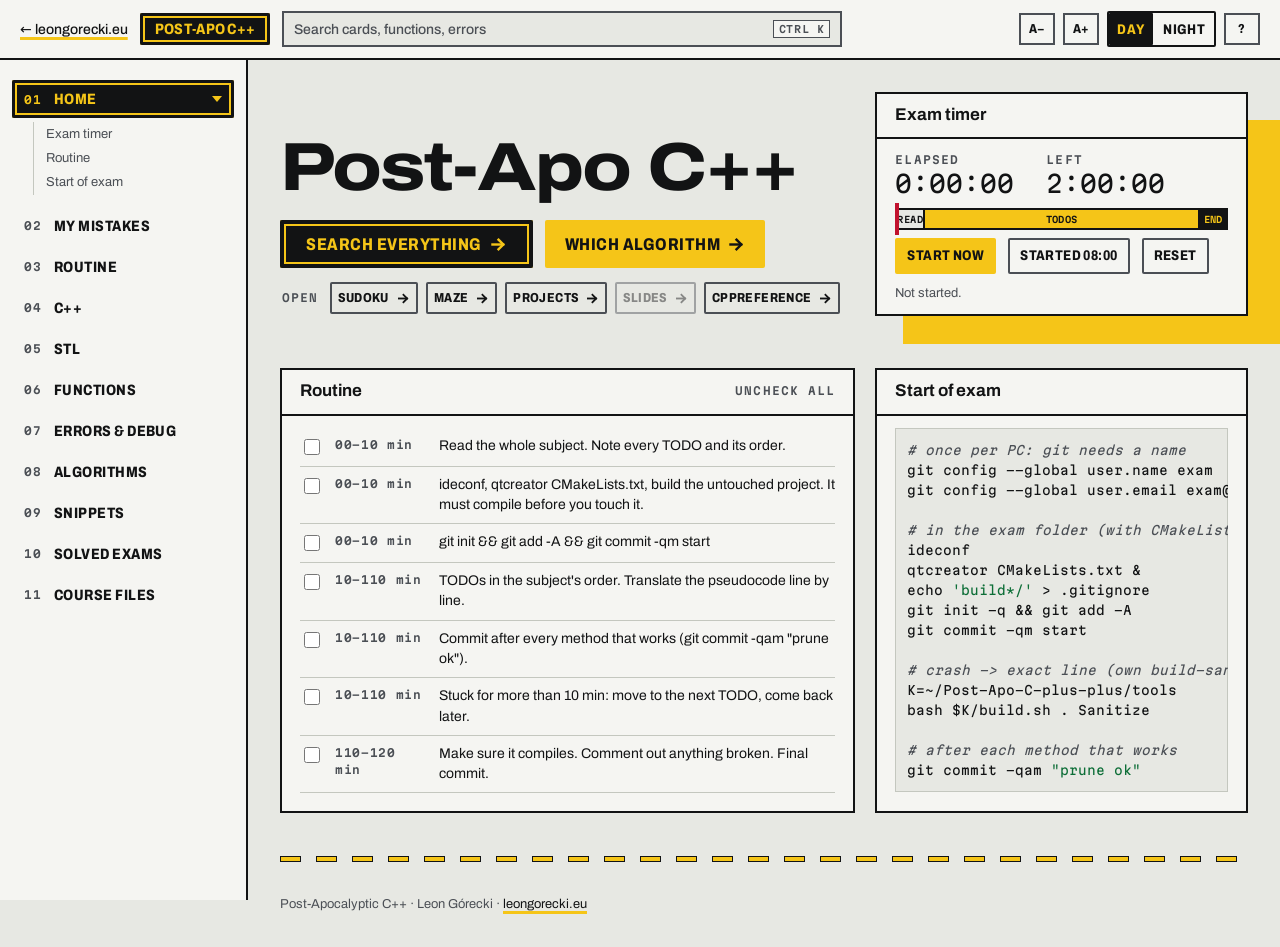
==== START_HERE.html @ e9357bde "Add dbg.h (print debugging) and method_test.cpp (CHECK macro, round-trip test) with cards Logged by " ====
<!doctype html>
<html lang="en"><head><meta charset="utf-8">
<meta name="viewport" content="width=device-width,initial-scale=1">
<title>Post-Apocalyptic C++</title>
<meta name="description" content="Offline C++ exam kit for ARPRO at Centrale Nantes: cheat-sheets, algorithm templates, search.">
<link rel="icon" href="[data-uri]" type="image/svg+xml">
<script>try{var t=localStorage.getItem('pac-theme');if(t)document.documentElement.dataset.theme=t;var f=localStorage.getItem('pac-font');if(f)document.documentElement.style.setProperty('--fs',f+'px')}catch(e){}</script>
<style>/* Holding Point — tokens.css
   Generated from tokens.json. Day theme by default; Night follows the OS unless the
   page pins one with <html data-theme="light|dark">. Font URLs assume /assets/fonts/. */

@font-face { font-family: 'Archivo Variable'; font-style: normal; font-display: swap; font-weight: 100 900; font-stretch: 62% 125%; src: url([data-uri]) format('woff2-variations'); unicode-range: U+0100-02BA,U+02BD-02C5,U+02C7-02CC,U+02CE-02D7,U+02DD-02FF,U+0304,U+0308,U+0329,U+1D00-1DBF,U+1E00-1E9F,U+1EF2-1EFF,U+2020,U+20A0-20AB,U+20AD-20C0,U+2113,U+2C60-2C7F,U+A720-A7FF; }
@font-face { font-family: 'Archivo Variable'; font-style: normal; font-display: swap; font-weight: 100 900; font-stretch: 62% 125%; src: url([data-uri]) format('woff2-variations'); unicode-range: U+0000-00FF,U+0131,U+0152-0153,U+02BB-02BC,U+02C6,U+02DA,U+02DC,U+0304,U+0308,U+0329,U+2000-206F,U+20AC,U+2122,U+2191,U+2193,U+2212,U+2215,U+FEFF,U+FFFD; }
@font-face { font-family: 'Martian Mono Variable'; font-style: normal; font-display: swap; font-weight: 100 800; font-stretch: 75% 112.5%; src: url([data-uri]) format('woff2-variations'); unicode-range: U+0100-02BA,U+02BD-02C5,U+02C7-02CC,U+02CE-02D7,U+02DD-02FF,U+0304,U+0308,U+0329,U+1D00-1DBF,U+1E00-1E9F,U+1EF2-1EFF,U+2020,U+20A0-20AB,U+20AD-20C0,U+2113,U+2C60-2C7F,U+A720-A7FF; }
@font-face { font-family: 'Martian Mono Variable'; font-style: normal; font-display: swap; font-weight: 100 800; font-stretch: 75% 112.5%; src: url([data-uri]) format('woff2-variations'); unicode-range: U+0000-00FF,U+0131,U+0152-0153,U+02BB-02BC,U+02C6,U+02DA,U+02DC,U+0304,U+0308,U+0329,U+2000-206F,U+20AC,U+2122,U+2191,U+2193,U+2212,U+2215,U+FEFF,U+FFFD; }

:root {
  --ground: #e7e8e3;
  --surface: #f5f5f2;
  --ink: #121314;
  --ink-muted: #4b4f55;
  --rule: #c4c7bf;
  --signal: #f5c518;
  --on-signal: #121314;
  --plate: #121314;
  --on-plate: var(--signal);
  --hold: #c1122e;
  --on-hold: #ffffff;
  --hold-ink: #b0102a;
  --edge: #1f4fd1;
  --lamp-go: #0d6e37;
  --lamp-caution: var(--signal);
  --focus: var(--edge);
  --shadow-none: none;
  --shadow-lift: 4px 4px 0 #121314;
  --signarray-frame: var(--ink);
  --marking-edge: var(--ink);
  /* Split-flap board: light departures tile by day (surface + ink), dark
     plate tile by night (plate + on-plate), like the location sign. */
  --flip-tile: var(--surface);
  --flip-on-tile: var(--ink);
  --flip-hairline: var(--signarray-frame);
  color-scheme: light;
}
@media (prefers-color-scheme: dark) {
  :root:not([data-theme="light"]) {
    --ground: #0e0f11;
    --surface: #17191c;
    --ink: #ecede7;
    --ink-muted: #a2a6ac;
    --rule: #2c2f34;
    --signal: #f5c518;
    --on-signal: #121314;
    --plate: #000000;
    --on-plate: var(--signal);
    --hold: #c1122e;
    --on-hold: #ffffff;
    --hold-ink: #ff7a88;
    --edge: #86a8ff;
    --lamp-go: #45c97a;
    --lamp-caution: var(--signal);
    --focus: var(--edge);
    --shadow-none: none;
    --shadow-lift: 4px 4px 0 #f5c518;
    --signarray-frame: var(--rule);
    --marking-edge: transparent;
    --flip-tile: var(--plate);
    --flip-on-tile: var(--on-plate);
    --flip-hairline: var(--signarray-frame);
    color-scheme: dark;
  }
}
:root[data-theme="dark"] {
  --ground: #0e0f11;
  --surface: #17191c;
  --ink: #ecede7;
  --ink-muted: #a2a6ac;
  --rule: #2c2f34;
  --signal: #f5c518;
  --on-signal: #121314;
  --plate: #000000;
  --on-plate: var(--signal);
  --hold: #c1122e;
  --on-hold: #ffffff;
  --hold-ink: #ff7a88;
  --edge: #86a8ff;
  --lamp-go: #45c97a;
  --lamp-caution: var(--signal);
  --focus: var(--edge);
  --shadow-none: none;
  --shadow-lift: 4px 4px 0 #f5c518;
  --signarray-frame: var(--rule);
  --marking-edge: transparent;
  --flip-tile: var(--plate);
  --flip-on-tile: var(--on-plate);
  --flip-hairline: var(--signarray-frame);
  color-scheme: dark;
}

:root {
  --space-1: 4px;
  --space-2: 8px;
  --space-3: 12px;
  --space-4: 20px;
  --space-5: 32px;
  --space-6: 52px;
  --space-7: 84px;
  --space-8: 136px;
  --radius-0: 0px;
  --radius-plate: 2px;
  --radius-lamp: 999px;
  --stroke-hair: 1px;
  --stroke-bold: 2px;
  --stroke-sign: 3px;
  --content-max: 1232px;
  --split-major: 61.5%;
  --split-minor: 38.5%;
  --font-display: "Archivo Variable", "Archivo", "Arial Narrow", system-ui, sans-serif;
  --font-sans: "Archivo Variable", "Archivo", system-ui, -apple-system, "Segoe UI", sans-serif;
  --font-mono: "Martian Mono Variable", "Martian Mono", ui-monospace, Menlo, Consolas, monospace;
  /* motion: a step response (second-order, zeta ~0.6) */
  --ease-step: cubic-bezier(.3, 1.35, .55, 1);
  --ease-out: cubic-bezier(.2, .7, .2, 1);
  --t-fast: 140ms;
  --t-step: 320ms;
  --stretch-display: 118%;
  --stretch-sign: 82%;
}

/* Type styles */
.display { font-family: var(--font-display); font-size: 112px; line-height: 0.92; font-weight: 820; letter-spacing: -0.035em; font-stretch: var(--stretch-display); }
.h1 { font-family: var(--font-display); font-size: 68px; line-height: 0.96; font-weight: 780; letter-spacing: -0.03em; font-stretch: var(--stretch-display); }
.h2 { font-family: var(--font-display); font-size: 42px; line-height: 1.02; font-weight: 720; letter-spacing: -0.02em; }
.h3 { font-family: var(--font-display); font-size: 26px; line-height: 1.15; font-weight: 680; letter-spacing: -0.01em; }
.sign { font-family: var(--font-display); font-size: 20px; line-height: 1; font-weight: 760; letter-spacing: 0.02em; font-stretch: var(--stretch-sign); text-transform: uppercase; }
.sign-sm { font-family: var(--font-display); font-size: 15px; line-height: 1; font-weight: 760; letter-spacing: 0.03em; font-stretch: var(--stretch-sign); text-transform: uppercase; }
.lede { font-family: var(--font-sans); font-size: 20px; line-height: 30px; font-weight: 420; }
.body { font-family: var(--font-sans); font-size: 16px; line-height: 26px; font-weight: 400; }
.small { font-family: var(--font-sans); font-size: 14px; line-height: 22px; font-weight: 400; }
.label { font-family: var(--font-mono); font-size: 11px; line-height: 16px; font-weight: 600; letter-spacing: 0.1em; text-transform: uppercase; }
.data { font-family: var(--font-mono); font-size: 13px; line-height: 20px; font-weight: 400; font-variant-numeric: tabular-nums; }
.code { font-family: var(--font-mono); font-size: 14px; line-height: 22px; font-weight: 400; }
@media (max-width: 720px) { .display { font-size: 68px; line-height: .96; } .h1 { font-size: 42px; line-height: 1.02; } }

/* Holding Point — components.css. Load after tokens.css. Every class is prefixed hp-.
   Markup for each component: see components.md. */
body { margin: 0; background: var(--ground); color: var(--ink); font-family: var(--font-sans); font-size: 16px; line-height: 26px; -webkit-font-smoothing: antialiased; }
/* In-text links (not buttons, signs, cards or tags — those set their own
   color and text-decoration: none): ink text with a solid signal-yellow
   underline bar, like a painted taxiway marking, instead of the old --edge
   blue. Yellow never appears as text on the Day ground, but a fill or an
   underline bar is fine (BRAND.md "Colour"). The focus ring stays --focus
   (= --edge) for accessibility; --edge itself is otherwise retired from
   link colour. */
a { color: var(--ink); text-decoration: underline; text-decoration-color: var(--signal); text-decoration-thickness: 3px; text-underline-offset: 3px; }
a:hover, a:focus-visible { text-decoration-thickness: 5px; }
:focus-visible { outline: var(--stroke-bold) solid var(--focus); outline-offset: 2px; }

/* ——— Sign ——— */
.hp-sign { display: inline-flex; align-items: center; gap: var(--space-2); box-sizing: border-box; min-height: 44px; padding: 0 var(--space-4);
  font-family: var(--font-display); font-weight: 760; font-size: 20px; line-height: 1; letter-spacing: .02em; font-stretch: var(--stretch-sign); text-transform: uppercase;
  border-radius: var(--radius-plate); text-decoration: none; white-space: nowrap; position: relative; }
.hp-sign svg { width: 20px; height: 20px; flex: none; }
.hp-sign--location { background: var(--plate); color: var(--on-plate); box-shadow: inset 0 0 0 4px var(--plate), inset 0 0 0 7px var(--on-plate); padding: 0 calc(var(--space-4) + 4px); }
.hp-sign--direction { background: var(--signal); color: var(--on-signal); }
.hp-sign--info { background: var(--signal); color: var(--on-signal); }
.hp-sign--mandatory { background: var(--hold); color: var(--on-hold); box-shadow: 0 0 0 2px var(--ink); }
.hp-sign--sm { min-height: 32px; font-size: 15px; padding: 0 var(--space-3); }
.hp-sign--sm svg { width: 15px; height: 15px; }
.hp-sign--sm.hp-sign--location { box-shadow: inset 0 0 0 3px var(--plate), inset 0 0 0 5px var(--on-plate); padding: 0 calc(var(--space-3) + 3px); }
a.hp-sign--direction:hover svg { transform: translateX(var(--hp-nudge, 3px)); }
a.hp-sign svg { transition: transform var(--t-step) var(--ease-step); }

/* ——— SignArray (navigation) ——— */
.hp-signarray { display: inline-flex; flex-wrap: wrap; gap: 3px; padding: 3px; background: var(--signarray-frame); border-radius: var(--radius-plate); }
.hp-signarray .hp-sign { border-radius: 0; }
.hp-signarray > :first-child { border-radius: var(--radius-plate) 0 0 var(--radius-plate); }
.hp-signarray > :last-child { border-radius: 0 var(--radius-plate) var(--radius-plate) 0; }

/* ——— Button ——— */
.hp-btn { display: inline-flex; align-items: center; justify-content: center; gap: var(--space-2); box-sizing: border-box; min-height: 48px; padding: 0 var(--space-4);
  font-family: var(--font-display); font-weight: 760; font-size: 17px; line-height: 1; letter-spacing: .03em; font-stretch: var(--stretch-sign); text-transform: uppercase;
  border: 0; border-radius: var(--radius-plate); cursor: pointer; text-decoration: none; background: none; color: var(--ink);
  transition: transform var(--t-step) var(--ease-step), box-shadow var(--t-fast) var(--ease-out); }
.hp-btn svg { width: 18px; height: 18px; flex: none; transition: transform var(--t-step) var(--ease-step); }
.hp-btn--primary { background: var(--plate); color: var(--on-plate); box-shadow: inset 0 0 0 4px var(--plate), inset 0 0 0 6px var(--on-plate); padding: 0 calc(var(--space-4) + 6px); }
.hp-btn--primary:hover { transform: translate(-2px, -2px); box-shadow: inset 0 0 0 4px var(--plate), inset 0 0 0 6px var(--on-plate), var(--shadow-lift); }
.hp-btn--secondary { background: var(--signal); color: var(--on-signal); }
.hp-btn--secondary:hover { transform: translate(-2px, -2px); box-shadow: var(--shadow-lift); }
.hp-btn--ghost { box-shadow: inset 0 0 0 var(--stroke-bold) var(--ink-muted); }
.hp-btn--ghost:hover { box-shadow: inset 0 0 0 var(--stroke-bold) var(--ink); }
.hp-btn--hold { background: var(--hold); color: var(--on-hold); }
.hp-btn:hover svg { transform: translateX(3px); }
.hp-btn--sm { min-height: 36px; font-size: 14px; padding: 0 var(--space-3); }
.hp-btn--sm.hp-btn--primary { padding: 0 calc(var(--space-3) + 5px); box-shadow: inset 0 0 0 3px var(--plate), inset 0 0 0 5px var(--on-plate); }
.hp-btn[disabled] { opacity: .45; cursor: not-allowed; transform: none; }

/* ——— Tag ——— */
.hp-tags { display: flex; flex-wrap: wrap; gap: var(--space-2); margin: 0; padding: 0; list-style: none; }
.hp-tag { display: inline-flex; align-items: center; gap: var(--space-1); padding: 3px var(--space-2); font-family: var(--font-mono); font-size: 11px; line-height: 16px; font-weight: 600; letter-spacing: .08em; text-transform: uppercase;
  color: var(--ink); box-shadow: inset 0 0 0 1px var(--ink-muted); border-radius: var(--radius-0); background: transparent; }
.hp-tag b { font-weight: 600; color: var(--ink-muted); }
.hp-tag--solid { background: var(--ink); color: var(--ground); box-shadow: none; }
.hp-tag--solid b { color: inherit; opacity: .8; }

/* ——— Lamp ——— */
.hp-lamp { display: inline-flex; align-items: flex-start; gap: var(--space-2); font-family: var(--font-mono); font-size: 13px; line-height: 20px; color: var(--ink); }
.hp-lamp i { width: 10px; height: 10px; margin-top: 5px; border-radius: var(--radius-lamp); flex: none; }
.hp-lamp--go i { background: var(--lamp-go); box-shadow: 0 0 0 3px color-mix(in srgb, var(--lamp-go) 22%, transparent); }
.hp-lamp--caution i { background: var(--lamp-caution); box-shadow: 0 0 0 1.5px var(--ink); }
.hp-lamp--hold i { background: var(--hold); box-shadow: 0 0 0 1.5px var(--ink); }
.hp-lamp--off i { background: transparent; box-shadow: inset 0 0 0 1.5px var(--ink-muted); }
.hp-lamp--go.is-live i { animation: hp-pulse 2.4s var(--ease-out) infinite; }
@keyframes hp-pulse { 0%, 100% { box-shadow: 0 0 0 3px color-mix(in srgb, var(--lamp-go) 22%, transparent); } 50% { box-shadow: 0 0 0 6px color-mix(in srgb, var(--lamp-go) 0%, transparent); } }

/* ——— DataPlate ——— */
.hp-plate { background: var(--surface); box-shadow: inset 0 0 0 var(--stroke-bold) var(--ink); padding: var(--space-4) var(--space-4) var(--space-3); max-width: 480px; box-sizing: border-box; }
.hp-plate__head { display: flex; justify-content: space-between; align-items: baseline; gap: var(--space-3); padding-bottom: var(--space-3); border-bottom: var(--stroke-bold) solid var(--ink); }
.hp-plate__title { font-family: var(--font-display); font-weight: 760; font-stretch: var(--stretch-sign); text-transform: uppercase; font-size: 15px; letter-spacing: .04em; }
.hp-plate__ref { font-family: var(--font-mono); font-size: 11px; color: var(--ink-muted); letter-spacing: .08em; }
.hp-plate dl { margin: 0; display: grid; grid-template-columns: minmax(84px, 38.5%) 1fr; }
.hp-plate dt, .hp-plate dd { margin: 0; padding: var(--space-3) 0; border-bottom: var(--stroke-hair) solid var(--rule); }
.hp-plate dt { font-family: var(--font-mono); font-size: 11px; line-height: 20px; font-weight: 600; letter-spacing: .1em; text-transform: uppercase; color: var(--ink-muted); padding-right: var(--space-3); }
.hp-plate dd { font-family: var(--font-mono); font-size: 13px; line-height: 20px; font-variant-numeric: tabular-nums; }
.hp-plate dl > :nth-last-child(-n+2) { border-bottom: 0; }

/* ——— ProjectCard ——— */
.hp-card { position: relative; display: grid; grid-template-columns: 5fr 8fr; min-height: 220px; background: var(--surface); color: var(--ink); text-decoration: none;
  box-shadow: inset 0 0 0 var(--stroke-bold) var(--ink); overflow: hidden; transition: transform var(--t-step) var(--ease-step), box-shadow var(--t-fast) var(--ease-out); }
a.hp-card:hover, a.hp-card:focus-visible { transform: translate(-2px, -2px); box-shadow: inset 0 0 0 var(--stroke-bold) var(--ink), var(--shadow-lift); }
.hp-card__index { position: relative; background: var(--signal); color: var(--on-signal); overflow: hidden; }
.hp-card__index span { position: absolute; left: -6px; bottom: -26px; font-family: var(--font-display); font-weight: 860; font-stretch: 118%; font-size: 172px; line-height: 1; letter-spacing: -.06em; }
.hp-card__index em { position: absolute; top: var(--space-3); left: var(--space-3); font: 600 11px/16px var(--font-mono); letter-spacing: .1em; font-style: normal; text-transform: uppercase; }
.hp-card__body { padding: var(--space-5) var(--space-5) var(--space-4); display: flex; flex-direction: column; gap: var(--space-3); }
.hp-card__kicker { font: 600 11px/16px var(--font-mono); letter-spacing: .1em; text-transform: uppercase; color: var(--ink-muted); display: flex; gap: var(--space-3); flex-wrap: wrap; }
.hp-card__title { margin: 0; font-family: var(--font-display); font-weight: 680; font-size: 26px; line-height: 1.15; letter-spacing: -.01em; }
.hp-card__summary { margin: 0; font-size: 16px; line-height: 26px; color: var(--ink); max-width: 52ch; }
.hp-card__foot { margin-top: auto; display: flex; justify-content: space-between; align-items: end; gap: var(--space-3); flex-wrap: wrap; }
.hp-card__go { display: inline-flex; width: 36px; height: 36px; align-items: center; justify-content: center; background: var(--plate); color: var(--on-plate); border-radius: var(--radius-plate); flex: none; }
.hp-card__go svg { width: 18px; height: 18px; transition: transform var(--t-step) var(--ease-step); }
a.hp-card:hover .hp-card__go svg { transform: translateX(3px); }
.hp-card--hold .hp-card__index { background: var(--hold); color: var(--on-hold); }
.hp-card--plain .hp-card__index { background: var(--plate); color: var(--on-plate); }
@media (max-width: 620px) { .hp-card { grid-template-columns: 1fr; } .hp-card__index { min-height: 96px; } .hp-card__index span { font-size: 120px; bottom: -20px; } }

/* ——— LangSwitch ——— */
.hp-lang { display: inline-flex; gap: 2px; padding: 2px; box-shadow: inset 0 0 0 var(--stroke-bold) var(--ink); border-radius: var(--radius-plate); }
.hp-lang a, .hp-lang span { display: inline-flex; align-items: center; justify-content: center; min-width: 40px; min-height: 32px; padding: 0 var(--space-2);
  font-family: var(--font-display); font-weight: 760; font-size: 14px; letter-spacing: .06em; font-stretch: var(--stretch-sign); color: var(--ink); text-decoration: none; }
.hp-lang a:hover { background: var(--rule); }
.hp-lang [aria-current] { background: var(--plate); color: var(--on-plate); border-radius: 1px; }
/* Theme toggle: the LangSwitch plate with buttons instead of links (extension) */
.hp-lang button { display: inline-flex; align-items: center; justify-content: center; min-width: 40px; min-height: 32px; padding: 0 var(--space-2); margin: 0; border: 0; background: none; cursor: pointer;
  font-family: var(--font-display); font-weight: 760; font-size: 14px; letter-spacing: .06em; font-stretch: var(--stretch-sign); text-transform: uppercase; color: var(--ink); }
.hp-lang button:hover { background: var(--rule); }
.hp-lang button[aria-pressed="true"] { background: var(--plate); color: var(--on-plate); border-radius: 1px; }
.hp-lang[hidden] { display: none; }

/* ——— Marking ——— */
.hp-marking { display: block; width: 100%; height: 28px; color: var(--signal); }
.hp-marking .edge { stroke: var(--marking-edge); }
.hp-marking { overflow: hidden; }
.hp-marking-wrap { display: flex; align-items: center; gap: var(--space-3); }
.hp-marking-wrap .hp-marking { flex: 1; }
.hp-marking-wrap .label { color: var(--ink-muted); white-space: nowrap; }

@media (prefers-reduced-motion: reduce) {
  *, *::before, *::after { transition-duration: 1ms !important; animation: none !important; }
  .hp-btn:hover, a.hp-card:hover, .hp-btn--secondary:hover { transform: none; }
}


/* Post-Apocalyptic C++ — kit layout on top of Holding Point (tokens.css + components.css,
   both copied from leongorecki.eu and inlined at build time). Only kit-specific rules here. */

:root { --fs: 15px; --side-w: 248px; --top-h: 60px; --code-bg: var(--ground);
  --hll: color-mix(in srgb, var(--signal) 38%, transparent); }
:root[data-theme="dark"] { --hll: color-mix(in srgb, var(--signal) 20%, transparent); }
@media (prefers-color-scheme: dark) { :root:not([data-theme="light"]) { --hll: color-mix(in srgb, var(--signal) 20%, transparent); } }

* { box-sizing: border-box; }
html { font-size: var(--fs); }
body { font-size: 1rem; line-height: 1.6; }
h1, h2, h3, h4 { font-family: var(--font-display); }
code, kbd, pre { font-family: var(--font-mono); }
:not(pre) > code { font-size: .86em; background: var(--ground); box-shadow: inset 0 0 0 1px var(--rule); padding: .05em .35em; }
kbd { font: 600 10px/1 var(--font-mono); letter-spacing: .06em; padding: 4px 6px; box-shadow: inset 0 0 0 1px var(--ink-muted); color: var(--ink-muted); background: var(--surface); }
.muted { color: var(--ink-muted); } .small { font-size: .86rem; }
.label { font-family: var(--font-mono); font-size: 11px; line-height: 16px; font-weight: 600; letter-spacing: .1em; text-transform: uppercase; color: var(--ink-muted); }
svg.arr { width: 1em; height: 1em; flex: none; }

/* ——— top bar ——— */
.top { position: sticky; top: 0; z-index: 20; display: flex; align-items: center; gap: var(--space-3); height: var(--top-h);
  padding: 0 var(--space-4); background: var(--surface); border-bottom: var(--stroke-bold) solid var(--ink); }
.top .hp-sign { text-decoration: none; }
.back { font: 500 14px var(--font-sans); white-space: nowrap; }
.search-bar { flex: 1; max-width: 560px; display: flex; align-items: center; justify-content: space-between; gap: var(--space-2);
  height: 36px; padding: 0 var(--space-3); background: var(--ground); color: var(--ink-muted); border: 0; box-shadow: inset 0 0 0 var(--stroke-bold) var(--ink-muted);
  font: 500 14px var(--font-sans); cursor: pointer; text-align: left; }
.search-bar:hover { box-shadow: inset 0 0 0 var(--stroke-bold) var(--ink); color: var(--ink); }
.top-r { margin-left: auto; display: flex; align-items: center; gap: var(--space-2); }
.icon-btn { min-width: 36px; min-height: 32px; padding: 0 var(--space-2); border: 0; background: none; color: var(--ink); cursor: pointer;
  box-shadow: inset 0 0 0 var(--stroke-bold) var(--ink-muted); font: 760 13px var(--font-display); font-stretch: var(--stretch-sign); letter-spacing: .04em; }
.icon-btn:hover { box-shadow: inset 0 0 0 var(--stroke-bold) var(--ink); }
#nav-toggle { display: none; }
.mini-timer { white-space: nowrap; }

/* ——— layout ——— */
.shell { display: flex; align-items: flex-start; }
.side { position: sticky; top: var(--top-h); width: var(--side-w); flex: none; height: calc(100vh - var(--top-h)); overflow: auto;
  padding: var(--space-4) var(--space-3) var(--space-7); background: var(--surface); border-right: var(--stroke-bold) solid var(--ink); }
.nav-p { display: flex; align-items: center; gap: var(--space-3); padding: 0 var(--space-3); min-height: 38px; margin-bottom: 3px;
  color: var(--ink); text-decoration: none; font-family: var(--font-display); font-weight: 760; font-size: 15px; letter-spacing: .03em;
  font-stretch: var(--stretch-sign); text-transform: uppercase; border-radius: var(--radius-plate); }
.nav-p .num { font: 600 11px var(--font-mono); letter-spacing: .08em; color: var(--ink-muted); width: 18px; }
.nav-p:hover { background: var(--ground); }
.nav-p.on { background: var(--plate); color: var(--on-plate); box-shadow: inset 0 0 0 3px var(--plate), inset 0 0 0 5px var(--on-plate); }
.nav-p.on .num { color: var(--on-plate); }
.nav-p[aria-expanded]::after { content: ""; margin-left: auto; border: 5px solid transparent; border-top: 6px solid currentColor; border-bottom-width: 0;
  transition: transform var(--t-step) var(--ease-step); }
.nav-p[aria-expanded="false"]::after { transform: rotate(-90deg); }
.toc { display: none; margin: var(--space-1) 0 var(--space-3) 21px; border-left: var(--stroke-hair) solid var(--rule); }
.toc.on { display: block; }
.toc a { display: block; padding: 3px var(--space-3); font-size: 13px; line-height: 1.4; color: var(--ink-muted); text-decoration: none;
  white-space: nowrap; overflow: hidden; text-overflow: ellipsis; }
.toc a:hover { color: var(--ink); background: var(--ground); }
.content { flex: 1; min-width: 0; padding: var(--space-5) var(--space-5) var(--space-7); }
.page { max-width: 1480px; margin: 0 auto; }
.page-head { margin: 0 0 var(--space-5); }
.page-head h1 { margin: var(--space-1) 0 0; font-size: 42px; line-height: 1; font-weight: 780; letter-spacing: -.03em; font-stretch: var(--stretch-display); }
.sec-h { display: flex; align-items: baseline; gap: var(--space-3); margin: var(--space-6) 0 var(--space-4); font-size: 26px; font-weight: 680; letter-spacing: -.01em; }
.lead { max-width: 68ch; margin: calc(-1 * var(--space-3)) 0 var(--space-5); color: var(--ink-muted); }
.lead p { margin: 0 0 var(--space-2); }
.marking-gap { margin: var(--space-6) 0 var(--space-4); }

/* ——— cards: one topic each, 2px ink frame, square ——— */
.cards { columns: 440px; column-gap: var(--space-4); }
.cards.two { columns: 540px; }
.card { break-inside: avoid; margin: 0 0 var(--space-4); background: var(--surface); box-shadow: inset 0 0 0 var(--stroke-bold) var(--ink);
  scroll-margin-top: calc(var(--top-h) + 16px); }
.card-h { display: flex; align-items: center; gap: var(--space-3); margin: 0; padding: var(--space-3) var(--space-4);
  border-bottom: var(--stroke-bold) solid var(--ink); font-size: 17px; line-height: 1.25; font-weight: 680; }
.card-h .k { font: 600 11px/1 var(--font-mono); letter-spacing: .1em; color: var(--ink-muted); text-transform: uppercase; }
.card-h .anchor { margin-left: auto; font: 600 11px var(--font-mono); color: var(--ink-muted); text-decoration: none; opacity: 0; }
.card:hover .anchor { opacity: 1; }
.card-b { padding: var(--space-3) var(--space-4) var(--space-4); }
.card-b > :first-child { margin-top: 0; } .card-b > :last-child { margin-bottom: 0; }
.card-b p { margin: .45em 0; } .card-b ul, .card-b ol { padding-left: 1.3em; margin: .45em 0; } .card-b li { margin: .2em 0; }
.card-b h3, .card-b h4 { margin: 1.1em 0 .4em; font: 600 11px/16px var(--font-mono); letter-spacing: .1em; text-transform: uppercase; color: var(--ink-muted); }
.card.flash { animation: flash 1.6s var(--ease-out); }
@keyframes flash { 0%, 40% { box-shadow: inset 0 0 0 var(--stroke-bold) var(--ink), 0 0 0 4px var(--signal); } 100% { box-shadow: inset 0 0 0 var(--stroke-bold) var(--ink); } }
.card.mistake .card-h .k { color: var(--hold-ink); }

/* ——— tables ——— */
.card-b table { display: block; overflow-x: auto; border-collapse: collapse; width: 100%; font-size: 14px; }
.card-b th, .card-b td { padding: var(--space-2) var(--space-3); border-bottom: var(--stroke-hair) solid var(--rule); text-align: left; vertical-align: top; }
.card-b thead th { font: 600 11px/16px var(--font-mono); letter-spacing: .1em; text-transform: uppercase; color: var(--ink-muted); border-bottom: var(--stroke-bold) solid var(--ink); }
.card-b tbody tr:hover td { background: var(--ground); }
.cx td { white-space: nowrap; }
.cx .hp-lamp { font-size: 12px; }

/* ——— code: restrained syntax colours from the system palette ——— */
.hl { position: relative; margin: .6em 0; background: var(--code-bg); box-shadow: inset 0 0 0 var(--stroke-hair) var(--rule); }
.hl pre { margin: 0; padding: var(--space-3); overflow-x: auto; font-size: 12.5px; line-height: 1.6; tab-size: 4; color: var(--ink); }
.hl .linenos { color: var(--ink-muted); opacity: .6; padding-right: var(--space-3); user-select: none; -webkit-user-select: none; }
.hl .hll { background: var(--hll); display: inline-block; width: 100%; }
.hl .c, .hl .c1, .hl .cm, .hl .cs, .hl .ch { color: var(--ink-muted); font-style: italic; }
.hl .cp, .hl .cpf { color: var(--ink-muted); font-weight: 600; }
.hl .k, .hl .kc, .hl .kd, .hl .kn, .hl .kp, .hl .kr, .hl .ow { font-weight: 700; }
.hl .kt, .hl .nc, .hl .nn { font-weight: 600; }
.hl .nf, .hl .fm { font-weight: 600; text-decoration: underline; text-decoration-color: var(--signal); text-decoration-thickness: 2px; text-underline-offset: 3px; }
.hl .s, .hl .s1, .hl .s2, .hl .sc, .hl .se, .hl .sa, .hl .dl { color: var(--lamp-go); }
.hl .m, .hl .mi, .hl .mf, .hl .mh, .hl .il, .hl .mb { color: var(--hold-ink); }
.copy { position: absolute; top: 6px; right: 6px; padding: 3px 8px; border: 0; background: var(--plate); color: var(--on-plate); cursor: pointer;
  font: 760 11px var(--font-display); font-stretch: var(--stretch-sign); letter-spacing: .06em; text-transform: uppercase; opacity: 0; transition: opacity var(--t-fast) var(--ease-out); }
.hl:hover .copy, .copy:focus-visible { opacity: 1; }
.copy.done { background: var(--lamp-go); color: #fff; }
.pseudo pre { font-size: 13px; }
.pseudo .c1 { color: var(--ink-muted); font-style: italic; }
.codewrap .hl pre { max-height: 70vh; }
.line-target { background: var(--signal); color: var(--on-signal); }

/* ——— snippets ——— */
details.snip > summary { cursor: pointer; list-style: none; }
details.snip > summary::-webkit-details-marker { display: none; }
details.snip > summary .tw { flex: 1; display: flex; align-items: center; gap: var(--space-3); }
details.snip > summary .tw::before { content: ""; width: 0; height: 0; border: 6px solid transparent; border-left: 8px solid var(--ink); margin-right: -4px;
  transition: transform var(--t-step) var(--ease-step); }
details.snip[open] > summary .tw::before { transform: rotate(90deg) translateX(3px); }
details.snip:not([open]) > summary { border-bottom: 0; }
.chips { display: flex; flex-wrap: wrap; gap: var(--space-2); margin: var(--space-3) 0; padding: 0; list-style: none; }
.chips .hp-tag { text-transform: none; letter-spacing: .02em; font-size: 12px; text-decoration: none; }
.chips a.hp-tag:hover { background: var(--signal); color: var(--on-signal); box-shadow: none; }
.chips .hp-tag.type { box-shadow: inset 0 0 0 2px var(--ink); }
.meta-row { display: flex; flex-wrap: wrap; gap: var(--space-2); align-items: center; margin: var(--space-2) 0; }

/* ——— algorithms ——— */
.decide { display: grid; }
.dec { display: grid; grid-template-columns: minmax(0, 1.25fr) auto minmax(0, 1fr); gap: var(--space-4); align-items: center;
  padding: var(--space-3) 0; border-bottom: var(--stroke-hair) solid var(--rule); }
.dec:last-child { border-bottom: 0; }
.dec .q { font-weight: 500; }
.dec .why { font-size: 14px; color: var(--ink-muted); }
.dec .hp-sign { justify-self: start; }
.algo-grid { display: grid; grid-template-columns: minmax(0, 8fr) minmax(0, 5fr); gap: var(--space-5); }
.idx { display: inline-flex; align-items: center; justify-content: center; min-width: 44px; height: 30px; padding: 0 var(--space-2);
  background: var(--signal); color: var(--on-signal); font: 860 20px/1 var(--font-display); font-stretch: 118%; letter-spacing: -.04em; }
ul.ok, ul.bad { list-style: none; padding-left: 0; }
ul.ok li, ul.bad li { display: flex; gap: var(--space-2); }
ul.ok li::before { content: ""; flex: none; width: 10px; height: 10px; margin-top: .45em; background: var(--lamp-go); border-radius: var(--radius-lamp); }
ul.bad li::before { content: ""; flex: none; width: 10px; height: 10px; margin-top: .45em; background: var(--hold); border-radius: var(--radius-lamp); box-shadow: 0 0 0 1.5px var(--ink); }

/* ——— home ——— */
.hero { display: grid; grid-template-columns: minmax(0, var(--split-major)) minmax(0, var(--split-minor)); gap: var(--space-4); align-items: end; margin-bottom: var(--space-6); }
.hero h1 { white-space: nowrap; margin: 0 0 var(--space-4); font-size: clamp(34px, 9vw, 68px); line-height: .96; font-weight: 780; letter-spacing: -.03em; font-stretch: var(--stretch-display); }
.hero .lede { font-size: 20px; line-height: 30px; max-width: 60ch; margin: 0 0 var(--space-4); }
.hero .row { display: flex; gap: var(--space-3); flex-wrap: wrap; }
.hero-minor { position: relative; }
.hero-minor::before { content: ""; position: absolute; top: 28px; left: 28px; right: calc(-1 * var(--space-5)); bottom: -28px; background: var(--signal); }
.hero-minor > .card { position: relative; z-index: 1; margin: 0; }
.home-grid { display: grid; grid-template-columns: minmax(0, var(--split-major)) minmax(0, var(--split-minor)); gap: var(--space-4); align-items: start; }
.home-grid .card { margin: 0; }
.home-grid .stack { display: grid; grid-template-columns: minmax(0, 1fr); gap: var(--space-4); min-width: 0; }
.t-big { display: flex; gap: var(--space-5); align-items: baseline; margin-bottom: var(--space-2); flex-wrap: wrap; }
.t-big b { font: 400 24px/1.1 var(--font-mono); font-variant-numeric: tabular-nums; }
#home-timer .card-b { padding-top: var(--space-2); padding-bottom: var(--space-3); }
.t-bar { position: relative; display: flex; height: 22px; margin-bottom: var(--space-2); box-shadow: inset 0 0 0 var(--stroke-bold) var(--ink); }
.t-ph { display: flex; align-items: center; justify-content: center; overflow: hidden; font: 600 9px var(--font-mono); letter-spacing: .04em; text-transform: uppercase; }
.t-ph.p1 { width: 8.33%; background: var(--ground); border: var(--stroke-bold) solid var(--ink); border-right-width: 0; }
.t-ph.p2 { flex: 1; background: var(--signal); color: var(--on-signal); border: var(--stroke-bold) solid var(--ink); }
.t-ph.p3 { width: 8.33%; background: var(--plate); color: var(--on-plate); border: var(--stroke-bold) solid var(--ink); border-left-width: 0; }
#t-fill { position: absolute; left: 0; top: -5px; bottom: -5px; width: 0; border-right: 4px solid var(--hold); pointer-events: none; }
.row { display: flex; gap: var(--space-2); flex-wrap: wrap; }
.checklist { display: grid; }
.chk { display: grid; grid-template-columns: auto 92px 1fr; gap: var(--space-3); align-items: start; padding: var(--space-2) 0; border-bottom: var(--stroke-hair) solid var(--rule); cursor: pointer; font-size: 14px; line-height: 1.45; }
.chk:hover { background: var(--ground); }
.chk input { margin-top: 3px; width: 16px; height: 16px; accent-color: var(--ink); }
.chk .when { font: 600 11px/1.6 var(--font-mono); letter-spacing: .06em; color: var(--ink-muted); }
.chk:has(input:checked) span:last-child { text-decoration: line-through; color: var(--ink-muted); }
.links { display: flex; flex-wrap: wrap; gap: var(--space-2); }
.local-note { margin: var(--space-3) 0 0; }
.hold-head { color: var(--hold-ink); }
.is-online .local-only { opacity: .45; }

/* ——— palette ——— */
.palette { position: fixed; inset: 0; z-index: 50; display: flex; justify-content: center; align-items: flex-start; padding-top: 10vh;
  background: color-mix(in srgb, #000 55%, transparent); }
.palette[hidden] { display: none; }
.pal-box { width: min(760px, 94vw); background: var(--surface); box-shadow: inset 0 0 0 var(--stroke-bold) var(--ink), 6px 6px 0 var(--signal);
  animation: pal-in var(--t-step) var(--ease-step); }
@keyframes pal-in { from { transform: translateY(-10px); opacity: .4; } to { transform: none; opacity: 1; } }
.pal-box.help { padding: var(--space-4) var(--space-5); }
.pal-box.help h3 { margin: 0 0 var(--space-3); }
#pal-in { width: 100%; padding: var(--space-4); border: 0; border-bottom: var(--stroke-bold) solid var(--ink); background: transparent; color: var(--ink);
  font: 500 20px var(--font-sans); outline: none; }
.pal-res { max-height: 60vh; overflow: auto; padding: var(--space-2); }
.pal-it { display: flex; align-items: center; gap: var(--space-3); padding: var(--space-2) var(--space-3); cursor: pointer; }
.pal-it.on, .pal-it:hover { background: var(--ground); box-shadow: inset 4px 0 0 var(--signal); }
.pal-it .hp-tag { flex: none; min-width: 104px; justify-content: center; }
.pal-it .tt { font-weight: 600; }
.pal-it .sn { font-size: 13px; color: var(--ink-muted); white-space: nowrap; overflow: hidden; text-overflow: ellipsis; }
.pal-it mark { background: var(--signal); color: var(--on-signal); }
.pal-empty { padding: var(--space-4); color: var(--ink-muted); }
.pal-foot { display: flex; gap: var(--space-3); flex-wrap: wrap; padding: var(--space-2) var(--space-4); border-top: var(--stroke-hair) solid var(--rule); }
.toast { position: fixed; bottom: var(--space-4); left: 50%; transform: translateX(-50%); padding: var(--space-2) var(--space-4);
  background: var(--plate); color: var(--on-plate); font: 760 13px var(--font-display); font-stretch: var(--stretch-sign); letter-spacing: .05em; text-transform: uppercase;
  opacity: 0; transition: opacity var(--t-fast) var(--ease-out); pointer-events: none; }
.toast.on { opacity: 1; }
.foot { margin-top: var(--space-7); display: grid; gap: var(--space-3); }
.foot p { margin: 0; }

@media (max-width: 1100px) { .hero, .home-grid { grid-template-columns: 1fr; } .hero-minor::before { right: -16px; } }
@media (max-width: 900px) {
  #nav-toggle { display: inline-flex; align-items: center; }
  .side { position: fixed; left: 0; z-index: 30; transform: translateX(-100%); transition: transform var(--t-step) var(--ease-step); box-shadow: 6px 0 0 var(--ink); }
  .side.open { transform: none; }
  .content { padding: var(--space-4); }
  .algo-grid, .dec { grid-template-columns: 1fr; }
  .mini-timer, .search-bar span, .back { display: none; }
}
@media print { .top, .side { display: none; } .content { padding: 0; } .page[hidden] { display: block !important; } }
@media (max-width: 900px) {
  .search-bar { flex: 0 0 auto; }
  .search-bar kbd { display: none; }
  .search-bar::before { content: "Search"; font: 760 13px var(--font-display); font-stretch: var(--stretch-sign); letter-spacing: .04em; text-transform: uppercase; color: var(--ink); }
}
@media (max-width: 600px) {
  .top { gap: var(--space-2); padding: 0 var(--space-3); }
  #font-dn, #font-up, #help { display: none; }
}
@media (max-width: 600px) {
  .top .hp-lang button { min-width: 0; padding: 0 6px; }
  .top .hp-sign--sm.hp-sign--location { padding: 0 9px; }
  #nav-toggle, .search-bar { padding: 0 8px; }
}
/* quick open: one row under the title, never wraps (scrolls sideways on a narrow phone) */
.quick { display: flex; align-items: center; gap: var(--space-2); flex-wrap: nowrap; overflow-x: auto; margin-top: var(--space-3); padding: 2px; scrollbar-width: thin; }
.quick .label { flex: none; margin-right: var(--space-1); }
.quick .hp-btn { flex: none; white-space: nowrap; min-height: 32px; padding: 0 var(--space-2); font-size: 13px; }
.quick .hp-btn svg { width: 13px; height: 13px; }
.hero > *, .home-grid > * { min-width: 0; }
/* functions page: compact syntax cards */
.fn-cards { columns: 340px; }
.card.fn .card-h { font-size: 15px; padding: var(--space-2) var(--space-3); }
.card.fn .card-h code { font-size: 14px; background: none; box-shadow: none; padding: 0; font-weight: 600; }
.card.fn .card-b { padding: var(--space-2) var(--space-3) var(--space-3); }
.card.fn .hl { margin: var(--space-1) 0; }
.card.fn .hl.sig pre { font-weight: 600; }
.fn-note { margin: var(--space-2) 0 0; font-size: 13px; color: var(--hold-ink); }
/* home: uncheck in the card header, bottom cards share one height, footer closer */
.head-btn { margin-left: auto; border: 0; background: none; cursor: pointer; padding: 2px 0; color: var(--ink-muted);
  font: 600 11px var(--font-mono); letter-spacing: .1em; text-transform: uppercase; }
.head-btn:hover { color: var(--ink); text-decoration: underline; text-decoration-color: var(--signal); text-decoration-thickness: 3px; }
.home-grid { align-items: stretch; }
.home-grid .stack, .home-grid .stack > .card, #home-routine { height: 100%; }
.content { padding-bottom: var(--space-5); }
.foot { margin-top: var(--space-5); }
.foot .marking-gap { margin: 0 0 var(--space-2); }
</style></head><body>
<header class="top">
  <button class="icon-btn" id="nav-toggle" aria-label="Menu">MENU</button>
  <a class="back" href="https://www.leongorecki.eu/">&larr; leongorecki.eu</a>
  <a class="hp-sign hp-sign--location hp-sign--sm" href="#home"><span>Post-Apo C++</span></a>
  <button class="search-bar" data-open-palette><span>Search cards, functions, errors</span><kbd>CTRL K</kbd></button>
  <div class="top-r">
    <span class="mini-timer" id="mini-timer"></span>
    <button class="icon-btn" id="font-dn" title="Smaller text">A&minus;</button>
    <button class="icon-btn" id="font-up" title="Bigger text">A+</button>
    <div class="hp-lang" role="group" aria-label="Theme"><button type="button" data-theme-set="light">Day</button><button type="button" data-theme-set="dark">Night</button></div>
    <button class="icon-btn" id="help" title="Shortcuts">?</button>
  </div>
</header>
<div class="shell"><nav class="side" id="side" aria-label="Pages"><a class="nav-p" href="#home" data-page="home"><span class="num">01</span>Home</a><div class="toc" data-toc="home"></div><a class="nav-p" href="#mistakes" data-page="mistakes"><span class="num">02</span>My mistakes</a><div class="toc" data-toc="mistakes"></div><a class="nav-p" href="#routine" data-page="routine"><span class="num">03</span>Routine</a><div class="toc" data-toc="routine"></div><a class="nav-p" href="#cpp" data-page="cpp"><span class="num">04</span>C++</a><div class="toc" data-toc="cpp"></div><a class="nav-p" href="#stl" data-page="stl"><span class="num">05</span>STL</a><div class="toc" data-toc="stl"></div><a class="nav-p" href="#functions" data-page="functions"><span class="num">06</span>Functions</a><div class="toc" data-toc="functions"></div><a class="nav-p" href="#errors" data-page="errors"><span class="num">07</span>Errors & debug</a><div class="toc" data-toc="errors"></div><a class="nav-p" href="#algo" data-page="algo"><span class="num">08</span>Algorithms</a><div class="toc" data-toc="algo"></div><a class="nav-p" href="#snippets" data-page="snippets"><span class="num">09</span>Snippets</a><div class="toc" data-toc="snippets"></div><a class="nav-p" href="#exams" data-page="exams"><span class="num">10</span>Solved exams</a><div class="toc" data-toc="exams"></div><a class="nav-p" href="#course" data-page="course"><span class="num">11</span>Course files</a><div class="toc" data-toc="course"></div></nav><div class="content"><main class="page" id="page-home" data-page="home" hidden>
<div class="hero">
  <div>
    <h1>Post-Apo C++</h1>
    <div class="row"><button type="button" class="hp-btn hp-btn--primary" data-open-palette><span>Search everything</span><svg class="arr" viewBox="0 0 24 24" aria-hidden="true" focusable="false"><g transform="rotate(0 12 12)" fill="none" stroke="currentColor" stroke-width="3.4" stroke-linecap="square" stroke-linejoin="miter"><path d="M3.5 12H18.5"></path><path d="M12 5.2L18.8 12L12 18.8"></path></g></svg></button>
      <a class="hp-btn hp-btn--secondary" href="#algo"><span>Which algorithm</span><svg class="arr" viewBox="0 0 24 24" aria-hidden="true" focusable="false"><g transform="rotate(0 12 12)" fill="none" stroke="currentColor" stroke-width="3.4" stroke-linecap="square" stroke-linejoin="miter"><path d="M3.5 12H18.5"></path><path d="M12 5.2L18.8 12L12 18.8"></path></g></svg></a></div>
    <div class="quick" id="home-links" aria-label="Quick open"><span class="label">Open</span><a class="hp-btn hp-btn--ghost hp-btn--sm" href="4_course/subjects/sudoku_exam.pdf" data-online="https://github.com/oKermorgant/ecn_arpro/blob/master/sudoku/subject/sudoku.pdf"><span>Sudoku</span><svg class="arr" viewBox="0 0 24 24" aria-hidden="true" focusable="false"><g transform="rotate(0 12 12)" fill="none" stroke="currentColor" stroke-width="3.4" stroke-linecap="square" stroke-linejoin="miter"><path d="M3.5 12H18.5"></path><path d="M12 5.2L18.8 12L12 18.8"></path></g></svg></a><a class="hp-btn hp-btn--ghost hp-btn--sm" href="4_course/subjects/maze_exam.pdf" data-online="https://github.com/oKermorgant/ecn_arpro/blob/master/maze/subject/ARPRO_maze.pdf"><span>Maze</span><svg class="arr" viewBox="0 0 24 24" aria-hidden="true" focusable="false"><g transform="rotate(0 12 12)" fill="none" stroke="currentColor" stroke-width="3.4" stroke-linecap="square" stroke-linejoin="miter"><path d="M3.5 12H18.5"></path><path d="M12 5.2L18.8 12L12 18.8"></path></g></svg></a><a class="hp-btn hp-btn--ghost hp-btn--sm" href="4_course/subjects/open_projects.pdf" data-online="https://github.com/oKermorgant/ecn_arpro/blob/master/open_projects/open_projects.pdf"><span>Projects</span><svg class="arr" viewBox="0 0 24 24" aria-hidden="true" focusable="false"><g transform="rotate(0 12 12)" fill="none" stroke="currentColor" stroke-width="3.4" stroke-linecap="square" stroke-linejoin="miter"><path d="M3.5 12H18.5"></path><path d="M12 5.2L18.8 12L12 18.8"></path></g></svg></a><a class="hp-btn hp-btn--ghost hp-btn--sm" href="4_course/slides/okRobotProgramming.pdf" data-online="" data-local-only="1"><span>Slides</span><svg class="arr" viewBox="0 0 24 24" aria-hidden="true" focusable="false"><g transform="rotate(0 12 12)" fill="none" stroke="currentColor" stroke-width="3.4" stroke-linecap="square" stroke-linejoin="miter"><path d="M3.5 12H18.5"></path><path d="M12 5.2L18.8 12L12 18.8"></path></g></svg></a><a class="hp-btn hp-btn--ghost hp-btn--sm" href="6_reference/cppreference/reference/en/index.html" data-online="https://en.cppreference.com/w/"><span>cppreference</span><svg class="arr" viewBox="0 0 24 24" aria-hidden="true" focusable="false"><g transform="rotate(0 12 12)" fill="none" stroke="currentColor" stroke-width="3.4" stroke-linecap="square" stroke-linejoin="miter"><path d="M3.5 12H18.5"></path><path d="M12 5.2L18.8 12L12 18.8"></path></g></svg></a></div>
  </div>
  <div class="hero-minor">
    <section class="card" id="home-timer"><h3 class="card-h"><span>Exam timer</span></h3>
      <div class="card-b">
        <div class="t-big"><span><span class="label">Elapsed</span><br><b id="t-elapsed">0:00:00</b></span><span><span class="label">Left</span><br><b id="t-left">2:00:00</b></span></div>
        <div class="t-bar"><div class="t-ph p1" title="Read + build">Read</div><div class="t-ph p2" title="TODOs">TODOs</div><div class="t-ph p3" title="Compile + commit">End</div><div id="t-fill"></div></div>
        <div class="row"><button type="button" class="hp-btn hp-btn--secondary hp-btn--sm" id="t-start"><span>Start now</span></button><button type="button" class="hp-btn hp-btn--ghost hp-btn--sm" id="t-08"><span>Started 08:00</span></button><button type="button" class="hp-btn hp-btn--ghost hp-btn--sm" id="t-reset"><span>Reset</span></button></div>
        <p class="small muted" id="t-phase" style="margin:8px 0 0">Not started.</p>
      </div></section>
  </div>
</div>
<div class="home-grid">
  <section class="card" id="home-routine"><h3 class="card-h"><span>Routine</span><button type="button" class="head-btn" id="chk-reset">Uncheck all</button></h3>
    <div class="card-b checklist"><label class="chk"><input type="checkbox" data-k="r0"><span class="when">00-10 min</span><span>Read the whole subject. Note every TODO and its order.</span></label><label class="chk"><input type="checkbox" data-k="r1"><span class="when">00-10 min</span><span>ideconf, qtcreator CMakeLists.txt, build the untouched project. It must compile before you touch it.</span></label><label class="chk"><input type="checkbox" data-k="r2"><span class="when">00-10 min</span><span>git init &amp;&amp; git add -A &amp;&amp; git commit -qm start</span></label><label class="chk"><input type="checkbox" data-k="r3"><span class="when">10-110 min</span><span>TODOs in the subject&#x27;s order. Translate the pseudocode line by line.</span></label><label class="chk"><input type="checkbox" data-k="r4"><span class="when">10-110 min</span><span>Commit after every method that works (git commit -qam &quot;prune ok&quot;).</span></label><label class="chk"><input type="checkbox" data-k="r5"><span class="when">10-110 min</span><span>Stuck for more than 10 min: move to the next TODO, come back later.</span></label><label class="chk"><input type="checkbox" data-k="r6"><span class="when">110-120 min</span><span>Make sure it compiles. Comment out anything broken. Final commit.</span></label></div></section>
  <div class="stack">
    <section class="card " id="home-start"><h3 class="card-h"><span>Start of exam</span><a href="#home/home-start" class="anchor" title="Link to this card">LINK</a></h3><div class="card-b"><div class="hl"><pre><span></span><code><span class="c1"># once per PC: git needs a name</span>
git<span class="w"> </span>config<span class="w"> </span>--global<span class="w"> </span>user.name<span class="w"> </span>exam
git<span class="w"> </span>config<span class="w"> </span>--global<span class="w"> </span>user.email<span class="w"> </span>exam@local

<span class="c1"># in the exam folder (with CMakeLists.txt)</span>
ideconf
qtcreator<span class="w"> </span>CMakeLists.txt<span class="w"> </span><span class="p">&amp;</span>
<span class="nb">echo</span><span class="w"> </span><span class="s1">&#39;build*/&#39;</span><span class="w"> </span>&gt;<span class="w"> </span>.gitignore
git<span class="w"> </span>init<span class="w"> </span>-q<span class="w"> </span><span class="o">&amp;&amp;</span><span class="w"> </span>git<span class="w"> </span>add<span class="w"> </span>-A
git<span class="w"> </span>commit<span class="w"> </span>-qm<span class="w"> </span>start

<span class="c1"># crash -&gt; exact line (own build-sanitize/)</span>
<span class="nv">K</span><span class="o">=</span>~/Post-Apo-C-plus-plus/tools
bash<span class="w"> </span><span class="nv">$K</span>/build.sh<span class="w"> </span>.<span class="w"> </span>Sanitize

<span class="c1"># after each method that works</span>
git<span class="w"> </span>commit<span class="w"> </span>-qam<span class="w"> </span><span class="s2">&quot;prune ok&quot;</span>
</code></pre></div></div></section>
  </div>
</div>
</main><main class="page" id="page-mistakes" data-page="mistakes" hidden><div class="page-head"><span class="label">Page 02 / 11</span><h1>My mistakes</h1></div><div role="separator" aria-label="Hold short · read first" class="hp-marking-wrap marking-gap"><svg class="hp-marking" width="100%" height="28" aria-hidden="true" focusable="false"><defs><pattern id="hp-mk-1" width="40" height="28" patternUnits="userSpaceOnUse"><rect class="edge" x="0.5" y="16.5" width="23" height="4" fill="currentColor" stroke-width="1"></rect><rect class="edge" x="0.5" y="22.5" width="23" height="4" fill="currentColor" stroke-width="1"></rect></pattern></defs><rect class="edge" x="0.5" y="2.5" width="100%" height="4" fill="currentColor" stroke-width="1"></rect><rect class="edge" x="0.5" y="8.5" width="100%" height="4" fill="currentColor" stroke-width="1"></rect><rect x="0" y="0" width="100%" height="28" fill="url(#hp-mk-1)"></rect></svg><span class="label">Hold short · read first</span></div><div class="cards"><section class="card mistake" id="mistakes-members-vs-accessors"><h3 class="card-h"><span class="k">Mistake 01</span><span>Members vs accessors</span><a href="#mistakes/mistakes-members-vs-accessors" class="anchor" title="Link to this card">LINK</a></h3><div class="card-b"><p>Inside the class: <code>digit_</code>, <code>candidates_</code>, <code>neighboors_</code>. From another class (e.g. <code>Grid</code>): only the public accessors <code>digit()</code>, <code>candidates()</code>, <code>neighboors()</code>. Without the <code>()</code>, the name is the function itself, not its value.</p></div></section><section class="card mistake" id="mistakes-accessor-returning-an-array"><h3 class="card-h"><span class="k">Mistake 02</span><span>Accessor returning an array</span><a href="#mistakes/mistakes-accessor-returning-an-array" class="anchor" title="Link to this card">LINK</a></h3><div class="card-b"><p><code>cell.neighboors()[i]</code>, not <code>cell.neighboors(i)</code>.</p></div></section><section class="card mistake" id="mistakes-pointers-use-gt"><h3 class="card-h"><span class="k">Mistake 03</span><span>Pointers use <code>-&gt;</code></span><a href="#mistakes/mistakes-pointers-use-gt" class="anchor" title="Link to this card">LINK</a></h3><div class="card-b"><p><code>neighboors_</code> holds <code>Cell*</code>, so <code>nb-&gt;prune(guess)</code>.</p></div></section><section class="card mistake" id="mistakes-private-is-per-class-not-per-object"><h3 class="card-h"><span class="k">Mistake 04</span><span><code>private</code> is per class, not per object</span><a href="#mistakes/mistakes-private-is-per-class-not-per-object" class="anchor" title="Link to this card">LINK</a></h3><div class="card-b"><p>a <code>Cell</code> can call <code>prune</code> on another <code>Cell</code>. <code>Grid</code> can't, so it uses the public <code>eraseCandidate</code>.</p></div></section><section class="card mistake" id="mistakes-std-vector-has-no-remove"><h3 class="card-h"><span class="k">Mistake 05</span><span><code>std::vector</code> has no <code>.remove()</code></span><a href="#mistakes/mistakes-std-vector-has-no-remove" class="anchor" title="Link to this card">LINK</a></h3><div class="card-b"><p>Use <code>v.erase(it)</code>, and only when <code>it != v.end()</code> (erasing <code>end()</code> crashes). Check for a provided helper first (<code>eraseCandidate</code> does find + erase safely).</p></div></section><section class="card mistake" id="mistakes-size-is-size"><h3 class="card-h"><span class="k">Mistake 06</span><span>Size is <code>.size()</code></span><a href="#mistakes/mistakes-size-is-size" class="anchor" title="Link to this card">LINK</a></h3><div class="card-b"><p>, not <code>.len()</code> (Python).</p></div></section><section class="card mistake" id="mistakes-a-1-d-std-array-lt-cell-81-gt-used-as-a-grid"><h3 class="card-h"><span class="k">Mistake 07</span><span>A 1-D <code>std::array&lt;Cell, 81&gt;</code> used as a grid</span><a href="#mistakes/mistakes-a-1-d-std-array-lt-cell-81-gt-used-as-a-grid" class="anchor" title="Link to this card">LINK</a></h3><div class="card-b"><p><code>cells[9*row + col]</code>, not <code>cells[row][col]</code>.</p></div></section><section class="card mistake" id="mistakes-loop-index-vs-size"><h3 class="card-h"><span class="k">Mistake 08</span><span>Loop index vs <code>.size()</code></span><a href="#mistakes/mistakes-loop-index-vs-size" class="anchor" title="Link to this card">LINK</a></h3><div class="card-b"><p>use <code>size_t i</code> or a range-for, otherwise signed/unsigned warning.</p></div></section><section class="card mistake" id="mistakes-if-in-true-is-just-if-in"><h3 class="card-h"><span class="k">Mistake 09</span><span><code>if (in == true)</code> is just <code>if (in)</code></span><a href="#mistakes/mistakes-if-in-true-is-just-if-in" class="anchor" title="Link to this card">LINK</a></h3><div class="card-b"></div></section><section class="card mistake" id="mistakes-prefer-range-for-to-index-loops"><h3 class="card-h"><span class="k">Mistake 10</span><span>Prefer range-for to index loops</span><a href="#mistakes/mistakes-prefer-range-for-to-index-loops" class="anchor" title="Link to this card">LINK</a></h3><div class="card-b"><div class="hl"><pre><span></span><code><span class="k">for</span><span class="w"> </span><span class="p">(</span><span class="k">auto</span><span class="w"> </span><span class="o">&amp;</span><span class="n">cell</span><span class="w"> </span><span class="o">:</span><span class="w"> </span><span class="n">cells</span><span class="p">)</span><span class="w">                 </span><span class="c1">// &amp; = no copy (Cell can&#39;t be copied anyway)</span>
<span class="w">    </span><span class="k">if</span><span class="w"> </span><span class="p">(</span><span class="n">cell</span><span class="p">.</span><span class="n">digit</span><span class="p">()</span><span class="w"> </span><span class="o">!=</span><span class="w"> </span><span class="mi">0</span><span class="p">)</span>
<span class="w">        </span><span class="k">for</span><span class="w"> </span><span class="p">(</span><span class="k">auto</span><span class="w"> </span><span class="n">nb</span><span class="w"> </span><span class="o">:</span><span class="w"> </span><span class="n">cell</span><span class="p">.</span><span class="n">neighboors</span><span class="p">())</span><span class="w">  </span><span class="c1">// nb is a Cell*</span>
<span class="w">            </span><span class="n">nb</span><span class="o">-&gt;</span><span class="n">eraseCandidate</span><span class="p">(</span><span class="n">cell</span><span class="p">.</span><span class="n">digit</span><span class="p">());</span>
</code></pre></div></div></section><section class="card mistake" id="mistakes-order-matters-in-undo-functions"><h3 class="card-h"><span class="k">Mistake 11</span><span>Order matters in undo functions</span><a href="#mistakes/mistakes-order-matters-in-undo-functions" class="anchor" title="Link to this card">LINK</a></h3><div class="card-b"><p>in <code>cancel()</code>, use <code>digit_</code> (restore on the neighbours) <em>before</em> resetting it to 0.</p></div></section><section class="card mistake" id="mistakes-backtracking-no-return-false-inside-the-candidat"><h3 class="card-h"><span class="k">Mistake 12</span><span>Backtracking: no <code>return false</code> inside the candidate loop</span><a href="#mistakes/mistakes-backtracking-no-return-false-inside-the-candidat" class="anchor" title="Link to this card">LINK</a></h3><div class="card-b"><p>After <code>cancel()</code>, fall through to the next candidate; <code>return false</code> goes <em>after</em> the loop (all candidates failed). A <code>return</code> inside the loop = only the first candidate is ever tried.</p></div></section><section class="card mistake" id="mistakes-program-hangs-after-an-opencv-window-opens"><h3 class="card-h"><span class="k">Mistake 13</span><span>Program "hangs" after an OpenCV window opens?</span><a href="#mistakes/mistakes-program-hangs-after-an-opencv-window-opens" class="anchor" title="Link to this card">LINK</a></h3><div class="card-b"><p>It is <code>cv::waitKey(0)</code>: click the window and <strong>press a key</strong> in it. (<code>QSettings::value: Empty key passed</code> is harmless Qt noise.)</p></div></section><section class="card mistake" id="mistakes-backtracking-stuck-on-a-hard-input"><h3 class="card-h"><span class="k">Mistake 14</span><span>Backtracking "stuck" on a hard input?</span><a href="#mistakes/mistakes-backtracking-stuck-on-a-hard-input" class="anchor" title="Link to this card">LINK</a></h3><div class="card-b"><p>Usually just exponential: pick the most constrained cell first (fewest candidates) and build in Release (<code>cmake -DCMAKE_BUILD_TYPE=Release ..</code>).</p></div></section><section class="card mistake" id="mistakes-vec1-lt-vec2-compares-contents-dictionary-order-"><h3 class="card-h"><span class="k">Mistake 15</span><span><code>vec1 &lt; vec2</code> compares contents (dictionary order), not lengths</span><a href="#mistakes/mistakes-vec1-lt-vec2-compares-contents-dictionary-order-" class="anchor" title="Link to this card">LINK</a></h3><div class="card-b"><p>For "fewer elements", compare <code>vec1.size() &lt; vec2.size()</code>.</p></div></section><section class="card mistake" id="mistakes-comparator-for-min-element"><h3 class="card-h"><span class="k">Mistake 16</span><span>Comparator for <code>min_element</code></span><a href="#mistakes/mistakes-comparator-for-min-element" class="anchor" title="Link to this card">LINK</a></h3><div class="card-b"><p>returns <code>true</code> if <code>c1</code> is <em>better</em>. Rule out invalid items first (<code>if (c1.digit()) return false; if (c2.digit()) return true;</code>), then compare.</p></div></section><section class="card mistake" id="mistakes-bookkeeping-line"><h3 class="card-h"><span class="k">Mistake 17</span><span>Bookkeeping line</span><a href="#mistakes/mistakes-bookkeeping-line" class="anchor" title="Link to this card">LINK</a></h3><div class="card-b"><p><code>prune</code> must increment <code>pruned_count_[guess]</code> "in any case", otherwise <code>restore</code> breaks.</p></div></section></div></main><main class="page" id="page-routine" data-page="routine" hidden><div class="page-head"><span class="label">Page 03 / 11</span><h1>Routine</h1></div><div class="lead"><p>Mon 16 Nov 2026, 08:00-10:00, Linux lab PCs, offline, thumb drive allowed.</p></div><div class="cards"><section class="card " id="routine-time-plan-2-h"><h3 class="card-h"><span>Time plan (2 h)</span><a href="#routine/routine-time-plan-2-h" class="anchor" title="Link to this card">LINK</a></h3><div class="card-b"><table>
<thead>
<tr>
<th>Time</th>
<th>What</th>
</tr>
</thead>
<tbody>
<tr>
<td>0:00 - 0:10</td>
<td>Read the subject PDF and code skeleton. Build the untouched project. <code>git init</code>. Note the TODOs in order.</td>
</tr>
<tr>
<td>0:10 - 1:45</td>
<td>Do the TODOs in the subject's order. Commit after each one that works.</td>
</tr>
<tr>
<td>1:45 - 2:00</td>
<td>No new features. Clean build, run once, commit. Comment out anything broken.</td>
</tr>
</tbody>
</table>
<p>The last 10 minutes are for "it compiles and is committed", not new code.</p></div></section><section class="card " id="routine-quick-git"><h3 class="card-h"><span>Quick git</span><a href="#routine/routine-quick-git" class="anchor" title="Link to this card">LINK</a></h3><div class="card-b"><div class="hl"><pre><span></span><code><span class="nb">cd</span><span class="w"> </span>&lt;project<span class="w"> </span>dir&gt;
git<span class="w"> </span>init<span class="w"> </span><span class="o">&amp;&amp;</span><span class="w"> </span>git<span class="w"> </span>add<span class="w"> </span>-A<span class="w"> </span><span class="o">&amp;&amp;</span><span class="w"> </span>git<span class="w"> </span>commit<span class="w"> </span>-qm<span class="w"> </span>start<span class="w">     </span><span class="c1"># once, after the first build works</span>
git<span class="w"> </span>add<span class="w"> </span>-A<span class="w"> </span><span class="o">&amp;&amp;</span><span class="w"> </span>git<span class="w"> </span>commit<span class="w"> </span>-qm<span class="w"> </span><span class="s2">&quot;step N works&quot;</span><span class="w">        </span><span class="c1"># after each working method</span>
git<span class="w"> </span>log<span class="w"> </span>--oneline
git<span class="w"> </span>stash<span class="w">                                          </span><span class="c1"># park a broken attempt (git stash pop to restore)</span>
git<span class="w"> </span>checkout<span class="w"> </span>--<span class="w"> </span>file.cpp<span class="w">                           </span><span class="c1"># throw away edits to one file (careful)</span>
</code></pre></div>

<p>Identity error:</p>
<div class="hl"><pre><span></span><code>git<span class="w"> </span>config<span class="w"> </span>user.email<span class="w"> </span><span class="s2">&quot;me@x&quot;</span><span class="w"> </span><span class="o">&amp;&amp;</span><span class="w"> </span>git<span class="w"> </span>config<span class="w"> </span>user.name<span class="w"> </span><span class="s2">&quot;me&quot;</span>
</code></pre></div>

<p>Do not commit the <code>build/</code> folder: <code>echo build/ &gt; .gitignore</code> before <code>git add -A</code>.</p></div></section><section class="card " id="routine-clean-build"><h3 class="card-h"><span>Clean build</span><a href="#routine/routine-clean-build" class="anchor" title="Link to this card">LINK</a></h3><div class="card-b"><div class="hl"><pre><span></span><code>rm<span class="w"> </span>-rf<span class="w"> </span>build<span class="w"> </span><span class="o">&amp;&amp;</span><span class="w"> </span>mkdir<span class="w"> </span>build<span class="w"> </span><span class="o">&amp;&amp;</span><span class="w"> </span><span class="nb">cd</span><span class="w"> </span>build<span class="w"> </span><span class="o">&amp;&amp;</span><span class="w"> </span>cmake<span class="w"> </span>..<span class="w"> </span><span class="o">&amp;&amp;</span><span class="w"> </span>make<span class="w"> </span>-j4
<span class="c1"># or: cmake -DCMAKE_BUILD_TYPE=Release ..   (much faster backtracking)</span>
<span class="c1"># or: cmake -DCMAKE_BUILD_TYPE=Debug ..     (for gdb)</span>
</code></pre></div>

<p>New .cpp file added? Re-run <code>cmake ..</code> (and check it is in add_executable / the glob).</p></div></section><section class="card " id="routine-working-rules"><h3 class="card-h"><span>Working rules</span><a href="#routine/routine-working-rules" class="anchor" title="Link to this card">LINK</a></h3><div class="card-b"><ul>
<li>Stuck for more than 10 minutes on a TODO: move on. Leave a <code>// TODO unfinished</code> comment, keep it compiling, come back at the end.</li>
<li>The subject PDF has the algorithm pseudocode: translate it line by line, same variable names, order and loop structure. Do not "improve" it.</li>
<li>Read only the FIRST compiler error (later ones are often consequences). See <code>compiler_errors.md</code>.</li>
<li>Check provided helpers before writing your own (e.g. <code>eraseCandidate</code>, <code>print</code>, <code>distToPrevious</code>).</li>
<li>The comments in the provided headers state what each method must do.</li>
<li>Print intermediate values (<code>std::cout</code>) instead of guessing; remove noisy prints at the end.</li>
<li>Re-read <code>my_mistakes.md</code> once before starting and once at the 1 h mark.</li>
<li><code>find.sh &lt;word&gt;</code> greps the whole stick; <code>2_snippets/</code> has backtracking, A* Node, minimax, GA, CMake.</li>
</ul></div></section><section class="card " id="routine-before-handing-in"><h3 class="card-h"><span>Before handing in</span><a href="#routine/routine-before-handing-in" class="anchor" title="Link to this card">LINK</a></h3><div class="card-b"><ul>
<li>[ ] <code>rm -rf build &amp;&amp; mkdir build &amp;&amp; cd build &amp;&amp; cmake .. &amp;&amp; make</code> succeeds with no errors.</li>
<li>[ ] Program runs and gives a plausible result.</li>
<li>[ ] Broken/unfinished code is commented out, not left half-written.</li>
<li>[ ] <code>git add -A &amp;&amp; git commit -qm final</code>.</li>
<li>[ ] No debug prints flooding the output; no <code>waitKey(0)</code> surprises left unexplained.</li>
</ul></div></section></div></main><main class="page" id="page-cpp" data-page="cpp" hidden><div class="page-head"><span class="label">Page 04 / 11</span><h1>C++</h1></div><div class="lead"><p>Compile: <code>g++ -std=c++17 -Wall -Wextra -g main.cpp -o main</code></p></div><div class="cards"><section class="card " id="cpp-header-source-split"><h3 class="card-h"><span>Header / source split</span><a href="#cpp/cpp-header-source-split" class="anchor" title="Link to this card">LINK</a></h3><div class="card-b"><div class="hl"><pre><span></span><code><span class="c1">// cell.h</span>
<span class="cp">#ifndef CELL_H            </span><span class="c1">// include guard (or: #pragma once)</span>
<span class="cp">#define CELL_H</span>
<span class="cp">#include</span><span class="w"> </span><span class="cpf">&lt;vector&gt;</span>
<span class="k">class</span><span class="w"> </span><span class="nc">Cell</span><span class="w"> </span><span class="p">{</span>
<span class="k">public</span><span class="o">:</span>
<span class="w">    </span><span class="n">Cell</span><span class="p">(</span><span class="kt">int</span><span class="w"> </span><span class="n">x</span><span class="p">,</span><span class="w"> </span><span class="kt">int</span><span class="w"> </span><span class="n">y</span><span class="p">);</span>
<span class="w">    </span><span class="kt">int</span><span class="w"> </span><span class="nf">digit</span><span class="p">()</span><span class="w"> </span><span class="k">const</span><span class="p">;</span>
<span class="k">private</span><span class="o">:</span>
<span class="w">    </span><span class="kt">int</span><span class="w"> </span><span class="n">digit_</span><span class="w"> </span><span class="o">=</span><span class="w"> </span><span class="mi">0</span><span class="p">;</span>
<span class="p">};</span>
<span class="cp">#endif</span>
</code></pre></div>

<div class="hl"><pre><span></span><code><span class="c1">// cell.cpp</span>
<span class="cp">#include</span><span class="w"> </span><span class="cpf">&quot;cell.h&quot;</span>
<span class="n">Cell</span><span class="o">::</span><span class="n">Cell</span><span class="p">(</span><span class="kt">int</span><span class="w"> </span><span class="n">x</span><span class="p">,</span><span class="w"> </span><span class="kt">int</span><span class="w"> </span><span class="n">y</span><span class="p">)</span><span class="w"> </span><span class="o">:</span><span class="w"> </span><span class="n">digit_</span><span class="p">(</span><span class="mi">0</span><span class="p">)</span><span class="w"> </span><span class="p">{}</span>
<span class="kt">int</span><span class="w"> </span><span class="n">Cell</span><span class="o">::</span><span class="n">digit</span><span class="p">()</span><span class="w"> </span><span class="k">const</span><span class="w"> </span><span class="p">{</span><span class="w"> </span><span class="k">return</span><span class="w"> </span><span class="n">digit_</span><span class="p">;</span><span class="w"> </span><span class="p">}</span>
</code></pre></div>

<ul>
<li>Declarations in .h, definitions in .cpp (<code>Class::method</code>). Templates: definitions must stay in the .h.</li>
<li>Every .cpp must be listed in CMake <code>add_executable</code> (or a glob) or you get "undefined reference".</li>
<li><code>#include "mine.h"</code> for your files, <code>&lt;vector&gt;</code> for the standard library.</li>
<li>Never <code>using namespace std;</code> in a header.</li>
<li><code>uint</code> is a Linux/glibc typedef (<code>unsigned int</code>). On other platforms write <code>unsigned int</code>.</li>
</ul></div></section><section class="card " id="cpp-classes"><h3 class="card-h"><span>Classes</span><a href="#cpp/cpp-classes" class="anchor" title="Link to this card">LINK</a></h3><div class="card-b"><div class="hl"><pre><span></span><code><span class="k">class</span><span class="w"> </span><span class="nc">Point</span><span class="w"> </span><span class="p">{</span>
<span class="k">public</span><span class="o">:</span>
<span class="w">    </span><span class="n">Point</span><span class="p">()</span><span class="w"> </span><span class="o">=</span><span class="w"> </span><span class="k">default</span><span class="p">;</span>
<span class="w">    </span><span class="n">Point</span><span class="p">(</span><span class="kt">int</span><span class="w"> </span><span class="n">x</span><span class="p">,</span><span class="w"> </span><span class="kt">int</span><span class="w"> </span><span class="n">y</span><span class="p">)</span><span class="w"> </span><span class="o">:</span><span class="w"> </span><span class="n">x_</span><span class="p">(</span><span class="n">x</span><span class="p">),</span><span class="w"> </span><span class="n">y_</span><span class="p">(</span><span class="n">y</span><span class="p">)</span><span class="w"> </span><span class="p">{}</span><span class="w">       </span><span class="c1">// init list (members init in DECLARATION order)</span>
<span class="w">    </span><span class="k">explicit</span><span class="w"> </span><span class="n">Point</span><span class="p">(</span><span class="kt">int</span><span class="w"> </span><span class="n">v</span><span class="p">)</span><span class="w"> </span><span class="o">:</span><span class="w"> </span><span class="n">x_</span><span class="p">(</span><span class="n">v</span><span class="p">),</span><span class="w"> </span><span class="n">y_</span><span class="p">(</span><span class="n">v</span><span class="p">)</span><span class="w"> </span><span class="p">{}</span><span class="w">     </span><span class="c1">// no implicit int -&gt; Point</span>
<span class="w">    </span><span class="n">Point</span><span class="p">(</span><span class="k">const</span><span class="w"> </span><span class="n">Point</span><span class="o">&amp;</span><span class="p">)</span><span class="w"> </span><span class="o">=</span><span class="w"> </span><span class="k">default</span><span class="p">;</span>
<span class="w">    </span><span class="n">Point</span><span class="o">&amp;</span><span class="w"> </span><span class="k">operator</span><span class="o">=</span><span class="p">(</span><span class="k">const</span><span class="w"> </span><span class="n">Point</span><span class="o">&amp;</span><span class="p">)</span><span class="w"> </span><span class="o">=</span><span class="w"> </span><span class="k">default</span><span class="p">;</span>
<span class="w">    </span><span class="k">virtual</span><span class="w"> </span><span class="o">~</span><span class="n">Point</span><span class="p">()</span><span class="w"> </span><span class="o">=</span><span class="w"> </span><span class="k">default</span><span class="p">;</span><span class="w">                 </span><span class="c1">// virtual dtor if used polymorphically</span>

<span class="w">    </span><span class="kt">int</span><span class="w"> </span><span class="nf">x</span><span class="p">()</span><span class="w"> </span><span class="k">const</span><span class="w"> </span><span class="p">{</span><span class="w"> </span><span class="k">return</span><span class="w"> </span><span class="n">x_</span><span class="p">;</span><span class="w"> </span><span class="p">}</span><span class="w">                </span><span class="c1">// const method: cannot modify members</span>
<span class="w">    </span><span class="kt">void</span><span class="w"> </span><span class="nf">setX</span><span class="p">(</span><span class="kt">int</span><span class="w"> </span><span class="n">x</span><span class="p">)</span><span class="w"> </span><span class="p">{</span><span class="w"> </span><span class="n">x_</span><span class="w"> </span><span class="o">=</span><span class="w"> </span><span class="n">x</span><span class="p">;</span><span class="w"> </span><span class="p">}</span>
<span class="w">    </span><span class="k">static</span><span class="w"> </span><span class="kt">int</span><span class="w"> </span><span class="nf">count</span><span class="p">()</span><span class="w"> </span><span class="p">{</span><span class="w"> </span><span class="k">return</span><span class="w"> </span><span class="n">count_</span><span class="p">;</span><span class="w"> </span><span class="p">}</span><span class="w">       </span><span class="c1">// static: no this, call Point::count()</span>
<span class="w">    </span><span class="k">friend</span><span class="w"> </span><span class="n">std</span><span class="o">::</span><span class="n">ostream</span><span class="o">&amp;</span><span class="w"> </span><span class="k">operator</span><span class="o">&lt;&lt;</span><span class="p">(</span><span class="n">std</span><span class="o">::</span><span class="n">ostream</span><span class="o">&amp;</span><span class="p">,</span><span class="w"> </span><span class="k">const</span><span class="w"> </span><span class="n">Point</span><span class="o">&amp;</span><span class="p">);</span><span class="w">  </span><span class="c1">// friend: can see privates</span>
<span class="k">private</span><span class="o">:</span>
<span class="w">    </span><span class="kt">int</span><span class="w"> </span><span class="n">x_</span><span class="w"> </span><span class="o">=</span><span class="w"> </span><span class="mi">0</span><span class="p">,</span><span class="w"> </span><span class="n">y_</span><span class="w"> </span><span class="o">=</span><span class="w"> </span><span class="mi">0</span><span class="p">;</span><span class="w">                         </span><span class="c1">// default member init</span>
<span class="w">    </span><span class="k">static</span><span class="w"> </span><span class="kr">inline</span><span class="w"> </span><span class="kt">int</span><span class="w"> </span><span class="n">count_</span><span class="w"> </span><span class="o">=</span><span class="w"> </span><span class="mi">0</span><span class="p">;</span><span class="w">               </span><span class="c1">// C++17: static member defined in class</span>
<span class="p">};</span>
</code></pre></div>

<ul>
<li><code>struct</code> is <code>class</code> with public default.</li>
<li><code>obj.x()</code> for objects/references, <code>ptr-&gt;x()</code> (= <code>(*ptr).x()</code>) for pointers.</li>
<li><code>private</code> is per CLASS, not per object: a <code>Cell</code> can touch another <code>Cell</code>'s privates.</li>
<li>Initialization list is required for const members, reference members and base classes without default ctor.</li>
<li>Delete copying: <code>Cell(const Cell&amp;) = delete;</code> -&gt; then use <code>auto&amp;</code> / pointers, never <code>auto</code>.</li>
<li><code>this</code> is a pointer: <code>this-&gt;x_</code>, <code>return *this;</code>.</li>
<li>Static member function vs member function: static has no <code>this</code>, cannot touch non-static members.</li>
</ul></div></section><section class="card " id="cpp-inheritance-virtual"><h3 class="card-h"><span>Inheritance, virtual</span><a href="#cpp/cpp-inheritance-virtual" class="anchor" title="Link to this card">LINK</a></h3><div class="card-b"><div class="hl"><pre><span></span><code><span class="k">class</span><span class="w"> </span><span class="nc">Shape</span><span class="w"> </span><span class="p">{</span>
<span class="k">public</span><span class="o">:</span>
<span class="w">    </span><span class="k">virtual</span><span class="w"> </span><span class="o">~</span><span class="n">Shape</span><span class="p">()</span><span class="w"> </span><span class="o">=</span><span class="w"> </span><span class="k">default</span><span class="p">;</span>
<span class="w">    </span><span class="k">virtual</span><span class="w"> </span><span class="kt">double</span><span class="w"> </span><span class="nf">area</span><span class="p">()</span><span class="w"> </span><span class="k">const</span><span class="w"> </span><span class="o">=</span><span class="w"> </span><span class="mi">0</span><span class="p">;</span><span class="w">            </span><span class="c1">// pure virtual =&gt; abstract class</span>
<span class="w">    </span><span class="k">virtual</span><span class="w"> </span><span class="kt">void</span><span class="w"> </span><span class="nf">print</span><span class="p">()</span><span class="w"> </span><span class="k">const</span><span class="w"> </span><span class="p">{</span><span class="w"> </span><span class="n">std</span><span class="o">::</span><span class="n">cout</span><span class="w"> </span><span class="o">&lt;&lt;</span><span class="w"> </span><span class="s">&quot;shape</span><span class="se">\n</span><span class="s">&quot;</span><span class="p">;</span><span class="w"> </span><span class="p">}</span>
<span class="p">};</span>
<span class="k">class</span><span class="w"> </span><span class="nc">Circle</span><span class="w"> </span><span class="o">:</span><span class="w"> </span><span class="k">public</span><span class="w"> </span><span class="n">Shape</span><span class="w"> </span><span class="p">{</span>
<span class="k">public</span><span class="o">:</span>
<span class="w">    </span><span class="n">Circle</span><span class="p">(</span><span class="kt">double</span><span class="w"> </span><span class="n">r</span><span class="p">)</span><span class="w"> </span><span class="o">:</span><span class="w"> </span><span class="n">Shape</span><span class="p">(),</span><span class="w"> </span><span class="n">r_</span><span class="p">(</span><span class="n">r</span><span class="p">)</span><span class="w"> </span><span class="p">{}</span><span class="w">        </span><span class="c1">// base ctor in init list</span>
<span class="w">    </span><span class="kt">double</span><span class="w"> </span><span class="n">area</span><span class="p">()</span><span class="w"> </span><span class="k">const</span><span class="w"> </span><span class="k">override</span><span class="w"> </span><span class="p">{</span><span class="w"> </span><span class="k">return</span><span class="w"> </span><span class="mf">3.14159</span><span class="w"> </span><span class="o">*</span><span class="w"> </span><span class="n">r_</span><span class="w"> </span><span class="o">*</span><span class="w"> </span><span class="n">r_</span><span class="p">;</span><span class="w"> </span><span class="p">}</span><span class="w">   </span><span class="c1">// override: compiler checks signature</span>
<span class="k">private</span><span class="o">:</span>
<span class="w">    </span><span class="kt">double</span><span class="w"> </span><span class="n">r_</span><span class="p">;</span>
<span class="p">};</span>
<span class="n">Shape</span><span class="o">*</span><span class="w"> </span><span class="n">s</span><span class="w"> </span><span class="o">=</span><span class="w"> </span><span class="k">new</span><span class="w"> </span><span class="n">Circle</span><span class="p">(</span><span class="mi">2</span><span class="p">);</span><span class="w">   </span><span class="n">s</span><span class="o">-&gt;</span><span class="n">area</span><span class="p">();</span><span class="w">  </span><span class="k">delete</span><span class="w"> </span><span class="n">s</span><span class="p">;</span><span class="w">      </span><span class="c1">// virtual dispatch through pointer/reference</span>
<span class="n">std</span><span class="o">::</span><span class="n">vector</span><span class="o">&lt;</span><span class="n">std</span><span class="o">::</span><span class="n">unique_ptr</span><span class="o">&lt;</span><span class="n">Shape</span><span class="o">&gt;&gt;</span><span class="w"> </span><span class="n">v</span><span class="p">;</span><span class="w">  </span><span class="n">v</span><span class="p">.</span><span class="n">push_back</span><span class="p">(</span><span class="n">std</span><span class="o">::</span><span class="n">make_unique</span><span class="o">&lt;</span><span class="n">Circle</span><span class="o">&gt;</span><span class="p">(</span><span class="mf">1.0</span><span class="p">));</span>
</code></pre></div>

<ul>
<li>Polymorphism only through pointers/references, not by value (slicing).</li>
<li><code>class Node : public ecn::Point</code>: Node gets Point's public members (<code>x</code>, <code>y</code>).</li>
<li>Call the base version: <code>Shape::print();</code></li>
<li><code>protected</code>: visible to derived classes, hidden from outside.</li>
<li><code>final</code> stops further overriding.</li>
</ul></div></section><section class="card " id="cpp-references-pointers-smart-pointers"><h3 class="card-h"><span>References, pointers, smart pointers</span><a href="#cpp/cpp-references-pointers-smart-pointers" class="anchor" title="Link to this card">LINK</a></h3><div class="card-b"><div class="hl"><pre><span></span><code><span class="kt">int</span><span class="w"> </span><span class="n">a</span><span class="w"> </span><span class="o">=</span><span class="w"> </span><span class="mi">5</span><span class="p">;</span>
<span class="kt">int</span><span class="o">&amp;</span><span class="w"> </span><span class="n">r</span><span class="w"> </span><span class="o">=</span><span class="w"> </span><span class="n">a</span><span class="p">;</span><span class="w">        </span><span class="c1">// reference: alias, must be initialized, cannot be reseated</span>
<span class="kt">int</span><span class="o">*</span><span class="w"> </span><span class="n">p</span><span class="w"> </span><span class="o">=</span><span class="w"> </span><span class="o">&amp;</span><span class="n">a</span><span class="p">;</span><span class="w">       </span><span class="c1">// pointer: *p is the value; can be nullptr</span>
<span class="k">const</span><span class="w"> </span><span class="kt">int</span><span class="o">*</span><span class="w"> </span><span class="n">cp</span><span class="p">;</span><span class="w">     </span><span class="c1">// pointer to const int (cannot change *cp)</span>
<span class="kt">int</span><span class="o">*</span><span class="w"> </span><span class="k">const</span><span class="w"> </span><span class="n">pc</span><span class="w"> </span><span class="o">=</span><span class="w"> </span><span class="o">&amp;</span><span class="n">a</span><span class="p">;</span><span class="c1">// const pointer (cannot change pc)</span>
<span class="kt">void</span><span class="w"> </span><span class="nf">f</span><span class="p">(</span><span class="kt">int</span><span class="o">&amp;</span><span class="w"> </span><span class="n">out</span><span class="p">);</span><span class="w">        </span><span class="c1">// modifies caller&#39;s variable</span>
<span class="kt">void</span><span class="w"> </span><span class="nf">g</span><span class="p">(</span><span class="k">const</span><span class="w"> </span><span class="n">Big</span><span class="o">&amp;</span><span class="w"> </span><span class="n">in</span><span class="p">);</span><span class="w">   </span><span class="c1">// read-only, no copy (preferred for big objects)</span>
<span class="kt">void</span><span class="w"> </span><span class="nf">h</span><span class="p">(</span><span class="n">Big</span><span class="w"> </span><span class="n">b</span><span class="p">);</span><span class="w">           </span><span class="c1">// copy</span>
</code></pre></div>

<div class="hl"><pre><span></span><code><span class="cp">#include</span><span class="w"> </span><span class="cpf">&lt;memory&gt;</span>
<span class="k">auto</span><span class="w"> </span><span class="n">u</span><span class="w"> </span><span class="o">=</span><span class="w"> </span><span class="n">std</span><span class="o">::</span><span class="n">make_unique</span><span class="o">&lt;</span><span class="n">Cell</span><span class="o">&gt;</span><span class="p">(</span><span class="mi">1</span><span class="p">,</span><span class="w"> </span><span class="mi">2</span><span class="p">);</span><span class="w">   </span><span class="c1">// sole owner, auto-deleted, not copyable</span>
<span class="n">u</span><span class="o">-&gt;</span><span class="n">digit</span><span class="p">();</span><span class="w">   </span><span class="p">(</span><span class="o">*</span><span class="n">u</span><span class="p">).</span><span class="n">digit</span><span class="p">();</span><span class="w">   </span><span class="n">u</span><span class="p">.</span><span class="n">get</span><span class="p">();</span><span class="w">   </span><span class="c1">// u.get() = raw pointer</span>
<span class="k">auto</span><span class="w"> </span><span class="n">u2</span><span class="w"> </span><span class="o">=</span><span class="w"> </span><span class="n">std</span><span class="o">::</span><span class="n">move</span><span class="p">(</span><span class="n">u</span><span class="p">);</span><span class="w">                  </span><span class="c1">// transfer ownership (u is now null)</span>
<span class="k">auto</span><span class="w"> </span><span class="n">s</span><span class="w"> </span><span class="o">=</span><span class="w"> </span><span class="n">std</span><span class="o">::</span><span class="n">make_shared</span><span class="o">&lt;</span><span class="n">Cell</span><span class="o">&gt;</span><span class="p">(</span><span class="mi">1</span><span class="p">,</span><span class="w"> </span><span class="mi">2</span><span class="p">);</span><span class="w">   </span><span class="c1">// shared ownership, ref-counted</span>
<span class="k">auto</span><span class="w"> </span><span class="n">s2</span><span class="w"> </span><span class="o">=</span><span class="w"> </span><span class="n">s</span><span class="p">;</span><span class="w">  </span><span class="n">s</span><span class="p">.</span><span class="n">use_count</span><span class="p">();</span><span class="w">             </span><span class="c1">// 2</span>
</code></pre></div>

<ul>
<li>Raw <code>new</code> needs <code>delete</code>; arrays <code>new int[n]</code> need <code>delete[]</code>. Prefer vector / smart pointers.</li>
<li>Never return a reference/pointer to a local variable (dangling).</li>
<li>Pointer to element of a vector dies on <code>push_back</code> realloc.</li>
<li><code>nullptr</code> not <code>NULL</code>/<code>0</code>.</li>
</ul></div></section><section class="card " id="cpp-const-correctness"><h3 class="card-h"><span>const correctness</span><a href="#cpp/cpp-const-correctness" class="anchor" title="Link to this card">LINK</a></h3><div class="card-b"><div class="hl"><pre><span></span><code><span class="kt">int</span><span class="w"> </span><span class="nf">Cell::digit</span><span class="p">()</span><span class="w"> </span><span class="k">const</span><span class="p">;</span><span class="w">                   </span><span class="c1">// const method: callable on const objects</span>
<span class="k">const</span><span class="w"> </span><span class="n">std</span><span class="o">::</span><span class="n">vector</span><span class="o">&lt;</span><span class="kt">int</span><span class="o">&gt;&amp;</span><span class="w"> </span><span class="n">cands</span><span class="p">()</span><span class="w"> </span><span class="k">const</span><span class="p">;</span><span class="w">     </span><span class="c1">// read-only view, no copy</span>
<span class="k">for</span><span class="w"> </span><span class="p">(</span><span class="k">const</span><span class="w"> </span><span class="k">auto</span><span class="o">&amp;</span><span class="w"> </span><span class="n">c</span><span class="w"> </span><span class="o">:</span><span class="w"> </span><span class="n">cells</span><span class="p">)</span><span class="w"> </span><span class="n">c</span><span class="p">.</span><span class="n">digit</span><span class="p">();</span><span class="w">     </span><span class="c1">// const object =&gt; only const methods allowed</span>
</code></pre></div>

<p>"passing const X as this discards qualifiers" = non-const method called on a const object. Mark the method <code>const</code> (if it does not modify) or drop <code>const</code> from the variable.</p></div></section><section class="card " id="cpp-operator-overloading"><h3 class="card-h"><span>Operator overloading</span><a href="#cpp/cpp-operator-overloading" class="anchor" title="Link to this card">LINK</a></h3><div class="card-b"><div class="hl"><pre><span></span><code><span class="k">struct</span><span class="w"> </span><span class="nc">P</span><span class="w"> </span><span class="p">{</span>
<span class="w">    </span><span class="kt">int</span><span class="w"> </span><span class="n">x</span><span class="p">,</span><span class="w"> </span><span class="n">y</span><span class="p">;</span>
<span class="w">    </span><span class="kt">bool</span><span class="w"> </span><span class="k">operator</span><span class="o">==</span><span class="p">(</span><span class="k">const</span><span class="w"> </span><span class="n">P</span><span class="o">&amp;</span><span class="w"> </span><span class="n">o</span><span class="p">)</span><span class="w"> </span><span class="k">const</span><span class="w"> </span><span class="p">{</span><span class="w"> </span><span class="k">return</span><span class="w"> </span><span class="n">x</span><span class="w"> </span><span class="o">==</span><span class="w"> </span><span class="n">o</span><span class="p">.</span><span class="n">x</span><span class="w"> </span><span class="o">&amp;&amp;</span><span class="w"> </span><span class="n">y</span><span class="w"> </span><span class="o">==</span><span class="w"> </span><span class="n">o</span><span class="p">.</span><span class="n">y</span><span class="p">;</span><span class="w"> </span><span class="p">}</span>
<span class="w">    </span><span class="kt">bool</span><span class="w"> </span><span class="k">operator</span><span class="o">!=</span><span class="p">(</span><span class="k">const</span><span class="w"> </span><span class="n">P</span><span class="o">&amp;</span><span class="w"> </span><span class="n">o</span><span class="p">)</span><span class="w"> </span><span class="k">const</span><span class="w"> </span><span class="p">{</span><span class="w"> </span><span class="k">return</span><span class="w"> </span><span class="o">!</span><span class="p">(</span><span class="o">*</span><span class="k">this</span><span class="w"> </span><span class="o">==</span><span class="w"> </span><span class="n">o</span><span class="p">);</span><span class="w"> </span><span class="p">}</span>
<span class="w">    </span><span class="kt">bool</span><span class="w"> </span><span class="k">operator</span><span class="o">&lt;</span><span class="p">(</span><span class="k">const</span><span class="w"> </span><span class="n">P</span><span class="o">&amp;</span><span class="w"> </span><span class="n">o</span><span class="p">)</span><span class="w"> </span><span class="k">const</span><span class="w"> </span><span class="p">{</span><span class="w"> </span><span class="k">return</span><span class="w"> </span><span class="n">std</span><span class="o">::</span><span class="n">tie</span><span class="p">(</span><span class="n">x</span><span class="p">,</span><span class="w"> </span><span class="n">y</span><span class="p">)</span><span class="w"> </span><span class="o">&lt;</span><span class="w"> </span><span class="n">std</span><span class="o">::</span><span class="n">tie</span><span class="p">(</span><span class="n">o</span><span class="p">.</span><span class="n">x</span><span class="p">,</span><span class="w"> </span><span class="n">o</span><span class="p">.</span><span class="n">y</span><span class="p">);</span><span class="w"> </span><span class="p">}</span><span class="w"> </span><span class="c1">// for set/map/sort</span>
<span class="w">    </span><span class="n">P</span><span class="w"> </span><span class="k">operator</span><span class="o">+</span><span class="p">(</span><span class="k">const</span><span class="w"> </span><span class="n">P</span><span class="o">&amp;</span><span class="w"> </span><span class="n">o</span><span class="p">)</span><span class="w"> </span><span class="k">const</span><span class="w"> </span><span class="p">{</span><span class="w"> </span><span class="k">return</span><span class="w"> </span><span class="p">{</span><span class="n">x</span><span class="w"> </span><span class="o">+</span><span class="w"> </span><span class="n">o</span><span class="p">.</span><span class="n">x</span><span class="p">,</span><span class="w"> </span><span class="n">y</span><span class="w"> </span><span class="o">+</span><span class="w"> </span><span class="n">o</span><span class="p">.</span><span class="n">y</span><span class="p">};</span><span class="w"> </span><span class="p">}</span>
<span class="w">    </span><span class="n">P</span><span class="o">&amp;</span><span class="w"> </span><span class="k">operator</span><span class="o">+=</span><span class="p">(</span><span class="k">const</span><span class="w"> </span><span class="n">P</span><span class="o">&amp;</span><span class="w"> </span><span class="n">o</span><span class="p">)</span><span class="w"> </span><span class="p">{</span><span class="w"> </span><span class="n">x</span><span class="w"> </span><span class="o">+=</span><span class="w"> </span><span class="n">o</span><span class="p">.</span><span class="n">x</span><span class="p">;</span><span class="w"> </span><span class="n">y</span><span class="w"> </span><span class="o">+=</span><span class="w"> </span><span class="n">o</span><span class="p">.</span><span class="n">y</span><span class="p">;</span><span class="w"> </span><span class="k">return</span><span class="w"> </span><span class="o">*</span><span class="k">this</span><span class="p">;</span><span class="w"> </span><span class="p">}</span>
<span class="w">    </span><span class="kt">int</span><span class="o">&amp;</span><span class="w"> </span><span class="k">operator</span><span class="p">[](</span><span class="kt">size_t</span><span class="w"> </span><span class="n">i</span><span class="p">)</span><span class="w"> </span><span class="p">{</span><span class="w"> </span><span class="k">return</span><span class="w"> </span><span class="n">i</span><span class="w"> </span><span class="o">==</span><span class="w"> </span><span class="mi">0</span><span class="w"> </span><span class="o">?</span><span class="w"> </span><span class="n">x</span><span class="w"> </span><span class="o">:</span><span class="w"> </span><span class="n">y</span><span class="p">;</span><span class="w"> </span><span class="p">}</span><span class="w">              </span><span class="c1">// read/write</span>
<span class="w">    </span><span class="k">const</span><span class="w"> </span><span class="kt">int</span><span class="o">&amp;</span><span class="w"> </span><span class="k">operator</span><span class="p">[](</span><span class="kt">size_t</span><span class="w"> </span><span class="n">i</span><span class="p">)</span><span class="w"> </span><span class="k">const</span><span class="w"> </span><span class="p">{</span><span class="w"> </span><span class="k">return</span><span class="w"> </span><span class="n">i</span><span class="w"> </span><span class="o">==</span><span class="w"> </span><span class="mi">0</span><span class="w"> </span><span class="o">?</span><span class="w"> </span><span class="n">x</span><span class="w"> </span><span class="o">:</span><span class="w"> </span><span class="n">y</span><span class="p">;</span><span class="w"> </span><span class="p">}</span><span class="w">  </span><span class="c1">// const version</span>
<span class="p">};</span>
<span class="n">std</span><span class="o">::</span><span class="n">ostream</span><span class="o">&amp;</span><span class="w"> </span><span class="k">operator</span><span class="o">&lt;&lt;</span><span class="p">(</span><span class="n">std</span><span class="o">::</span><span class="n">ostream</span><span class="o">&amp;</span><span class="w"> </span><span class="n">os</span><span class="p">,</span><span class="w"> </span><span class="k">const</span><span class="w"> </span><span class="n">P</span><span class="o">&amp;</span><span class="w"> </span><span class="n">p</span><span class="p">)</span><span class="w"> </span><span class="p">{</span><span class="w"> </span><span class="k">return</span><span class="w"> </span><span class="n">os</span><span class="w"> </span><span class="o">&lt;&lt;</span><span class="w"> </span><span class="sc">&#39;(&#39;</span><span class="w"> </span><span class="o">&lt;&lt;</span><span class="w"> </span><span class="n">p</span><span class="p">.</span><span class="n">x</span><span class="w"> </span><span class="o">&lt;&lt;</span><span class="w"> </span><span class="sc">&#39;,&#39;</span><span class="w"> </span><span class="o">&lt;&lt;</span><span class="w"> </span><span class="n">p</span><span class="p">.</span><span class="n">y</span><span class="w"> </span><span class="o">&lt;&lt;</span><span class="w"> </span><span class="sc">&#39;)&#39;</span><span class="p">;</span><span class="w"> </span><span class="p">}</span>
</code></pre></div>

<ul>
<li><code>std::tie</code> needs <code>&lt;tuple&gt;</code>. <code>std::set&lt;P&gt;</code> / <code>std::map&lt;P,..&gt;</code> / <code>std::sort</code> need <code>operator&lt;</code> (or a comparator).</li>
<li><code>unordered_set&lt;P&gt;</code> needs <code>operator==</code> AND a hash.</li>
<li><code>operator&lt;&lt;</code> is a free function (or friend), first arg <code>std::ostream&amp;</code>, return the stream.</li>
</ul></div></section><section class="card " id="cpp-lambdas"><h3 class="card-h"><span>Lambdas</span><a href="#cpp/cpp-lambdas" class="anchor" title="Link to this card">LINK</a></h3><div class="card-b"><div class="hl"><pre><span></span><code><span class="k">auto</span><span class="w"> </span><span class="n">sq</span><span class="w"> </span><span class="o">=</span><span class="w"> </span><span class="p">[](</span><span class="kt">int</span><span class="w"> </span><span class="n">x</span><span class="p">)</span><span class="w"> </span><span class="p">{</span><span class="w"> </span><span class="k">return</span><span class="w"> </span><span class="n">x</span><span class="w"> </span><span class="o">*</span><span class="w"> </span><span class="n">x</span><span class="p">;</span><span class="w"> </span><span class="p">};</span>
<span class="kt">int</span><span class="w"> </span><span class="n">k</span><span class="w"> </span><span class="o">=</span><span class="w"> </span><span class="mi">3</span><span class="p">;</span>
<span class="k">auto</span><span class="w"> </span><span class="n">byVal</span><span class="w">  </span><span class="o">=</span><span class="w"> </span><span class="p">[</span><span class="n">k</span><span class="p">](</span><span class="kt">int</span><span class="w"> </span><span class="n">x</span><span class="p">)</span><span class="w"> </span><span class="p">{</span><span class="w"> </span><span class="k">return</span><span class="w"> </span><span class="n">x</span><span class="w"> </span><span class="o">+</span><span class="w"> </span><span class="n">k</span><span class="p">;</span><span class="w"> </span><span class="p">};</span><span class="w">     </span><span class="c1">// copy of k</span>
<span class="k">auto</span><span class="w"> </span><span class="n">byRef</span><span class="w">  </span><span class="o">=</span><span class="w"> </span><span class="p">[</span><span class="o">&amp;</span><span class="n">k</span><span class="p">](</span><span class="kt">int</span><span class="w"> </span><span class="n">x</span><span class="p">)</span><span class="w"> </span><span class="p">{</span><span class="w"> </span><span class="n">k</span><span class="w"> </span><span class="o">+=</span><span class="w"> </span><span class="n">x</span><span class="p">;</span><span class="w"> </span><span class="p">};</span><span class="w">          </span><span class="c1">// reference to k</span>
<span class="k">auto</span><span class="w"> </span><span class="n">allRef</span><span class="w"> </span><span class="o">=</span><span class="w"> </span><span class="p">[</span><span class="o">&amp;</span><span class="p">](</span><span class="kt">int</span><span class="w"> </span><span class="n">x</span><span class="p">)</span><span class="w"> </span><span class="p">{</span><span class="w"> </span><span class="n">k</span><span class="w"> </span><span class="o">+=</span><span class="w"> </span><span class="n">x</span><span class="p">;</span><span class="w"> </span><span class="p">};</span><span class="w">           </span><span class="c1">// everything by reference</span>
<span class="k">auto</span><span class="w"> </span><span class="n">allVal</span><span class="w"> </span><span class="o">=</span><span class="w"> </span><span class="p">[</span><span class="o">=</span><span class="p">](</span><span class="kt">int</span><span class="w"> </span><span class="n">x</span><span class="p">)</span><span class="w"> </span><span class="p">{</span><span class="w"> </span><span class="k">return</span><span class="w"> </span><span class="n">x</span><span class="w"> </span><span class="o">+</span><span class="w"> </span><span class="n">k</span><span class="p">;</span><span class="w"> </span><span class="p">};</span><span class="w">     </span><span class="c1">// everything by copy (read-only unless mutable)</span>
<span class="k">auto</span><span class="w"> </span><span class="n">mut</span><span class="w">    </span><span class="o">=</span><span class="w"> </span><span class="p">[</span><span class="n">k</span><span class="p">](</span><span class="kt">int</span><span class="w"> </span><span class="n">x</span><span class="p">)</span><span class="w"> </span><span class="k">mutable</span><span class="w"> </span><span class="p">{</span><span class="w"> </span><span class="n">k</span><span class="w"> </span><span class="o">+=</span><span class="w"> </span><span class="n">x</span><span class="p">;</span><span class="w"> </span><span class="k">return</span><span class="w"> </span><span class="n">k</span><span class="p">;</span><span class="w"> </span><span class="p">};</span>
<span class="c1">// inside a member function:</span>
<span class="k">auto</span><span class="w"> </span><span class="n">m</span><span class="w"> </span><span class="o">=</span><span class="w"> </span><span class="p">[</span><span class="k">this</span><span class="p">](</span><span class="kt">int</span><span class="w"> </span><span class="n">x</span><span class="p">)</span><span class="w"> </span><span class="p">{</span><span class="w"> </span><span class="k">return</span><span class="w"> </span><span class="n">x</span><span class="w"> </span><span class="o">+</span><span class="w"> </span><span class="n">member_</span><span class="p">;</span><span class="w"> </span><span class="p">};</span><span class="w"> </span><span class="c1">// captures the this pointer</span>
<span class="k">auto</span><span class="w"> </span><span class="n">cmp</span><span class="w"> </span><span class="o">=</span><span class="w"> </span><span class="p">[](</span><span class="k">const</span><span class="w"> </span><span class="n">Cell</span><span class="o">&amp;</span><span class="w"> </span><span class="n">a</span><span class="p">,</span><span class="w"> </span><span class="k">const</span><span class="w"> </span><span class="n">Cell</span><span class="o">&amp;</span><span class="w"> </span><span class="n">b</span><span class="p">)</span><span class="w"> </span><span class="p">{</span><span class="w"> </span><span class="k">return</span><span class="w"> </span><span class="n">a</span><span class="p">.</span><span class="n">candidates</span><span class="p">().</span><span class="n">size</span><span class="p">()</span><span class="w"> </span><span class="o">&lt;</span><span class="w"> </span><span class="n">b</span><span class="p">.</span><span class="n">candidates</span><span class="p">().</span><span class="n">size</span><span class="p">();</span><span class="w"> </span><span class="p">};</span>
<span class="n">std</span><span class="o">::</span><span class="n">sort</span><span class="p">(</span><span class="n">v</span><span class="p">.</span><span class="n">begin</span><span class="p">(),</span><span class="w"> </span><span class="n">v</span><span class="p">.</span><span class="n">end</span><span class="p">(),</span><span class="w"> </span><span class="p">[](</span><span class="kt">int</span><span class="w"> </span><span class="n">a</span><span class="p">,</span><span class="w"> </span><span class="kt">int</span><span class="w"> </span><span class="n">b</span><span class="p">)</span><span class="w"> </span><span class="p">{</span><span class="w"> </span><span class="k">return</span><span class="w"> </span><span class="n">a</span><span class="w"> </span><span class="o">&gt;</span><span class="w"> </span><span class="n">b</span><span class="p">;</span><span class="w"> </span><span class="p">});</span>
<span class="k">auto</span><span class="w"> </span><span class="n">r</span><span class="w"> </span><span class="o">=</span><span class="w"> </span><span class="p">[](</span><span class="kt">int</span><span class="w"> </span><span class="n">a</span><span class="p">)</span><span class="w"> </span><span class="o">-&gt;</span><span class="w"> </span><span class="kt">double</span><span class="w"> </span><span class="p">{</span><span class="w"> </span><span class="k">return</span><span class="w"> </span><span class="n">a</span><span class="w"> </span><span class="o">/</span><span class="w"> </span><span class="mf">2.0</span><span class="p">;</span><span class="w"> </span><span class="p">};</span><span class="w">  </span><span class="c1">// explicit return type</span>
</code></pre></div>

<ul>
<li>Do not capture by reference something that dies before the lambda runs.</li>
<li>Generic lambda: <code>[](auto a, auto b) { return a &lt; b; }</code>.</li>
</ul></div></section><section class="card " id="cpp-auto-structured-bindings-range-for"><h3 class="card-h"><span>auto, structured bindings, range-for</span><a href="#cpp/cpp-auto-structured-bindings-range-for" class="anchor" title="Link to this card">LINK</a></h3><div class="card-b"><div class="hl"><pre><span></span><code><span class="k">auto</span><span class="w"> </span><span class="n">x</span><span class="w"> </span><span class="o">=</span><span class="w"> </span><span class="mi">5</span><span class="p">;</span><span class="w">            </span><span class="c1">// int</span>
<span class="k">auto</span><span class="w"> </span><span class="n">d</span><span class="w"> </span><span class="o">=</span><span class="w"> </span><span class="mf">5.0</span><span class="p">;</span><span class="w">          </span><span class="c1">// double</span>
<span class="k">auto</span><span class="w"> </span><span class="n">s</span><span class="w"> </span><span class="o">=</span><span class="w"> </span><span class="n">std</span><span class="o">::</span><span class="n">string</span><span class="p">(</span><span class="s">&quot;a&quot;</span><span class="p">);</span>
<span class="k">auto</span><span class="w">  </span><span class="n">c</span><span class="w"> </span><span class="o">=</span><span class="w"> </span><span class="n">cells</span><span class="p">[</span><span class="mi">0</span><span class="p">];</span><span class="w">    </span><span class="c1">// COPY (fails if non-copyable)</span>
<span class="k">auto</span><span class="o">&amp;</span><span class="w"> </span><span class="n">c</span><span class="w"> </span><span class="o">=</span><span class="w"> </span><span class="n">cells</span><span class="p">[</span><span class="mi">0</span><span class="p">];</span><span class="w">    </span><span class="c1">// reference, no copy</span>
<span class="k">const</span><span class="w"> </span><span class="k">auto</span><span class="o">&amp;</span><span class="w"> </span><span class="n">c</span><span class="w"> </span><span class="o">=</span><span class="w"> </span><span class="n">cells</span><span class="p">[</span><span class="mi">0</span><span class="p">];</span>

<span class="n">std</span><span class="o">::</span><span class="n">map</span><span class="o">&lt;</span><span class="n">std</span><span class="o">::</span><span class="n">string</span><span class="p">,</span><span class="kt">int</span><span class="o">&gt;</span><span class="w"> </span><span class="n">m</span><span class="p">;</span>
<span class="k">for</span><span class="w"> </span><span class="p">(</span><span class="k">const</span><span class="w"> </span><span class="k">auto</span><span class="o">&amp;</span><span class="w"> </span><span class="p">[</span><span class="n">key</span><span class="p">,</span><span class="w"> </span><span class="n">val</span><span class="p">]</span><span class="w"> </span><span class="o">:</span><span class="w"> </span><span class="n">m</span><span class="p">)</span><span class="w"> </span><span class="n">std</span><span class="o">::</span><span class="n">cout</span><span class="w"> </span><span class="o">&lt;&lt;</span><span class="w"> </span><span class="n">key</span><span class="w"> </span><span class="o">&lt;&lt;</span><span class="w"> </span><span class="n">val</span><span class="p">;</span><span class="w">   </span><span class="c1">// structured binding</span>
<span class="k">auto</span><span class="w"> </span><span class="p">[</span><span class="n">it</span><span class="p">,</span><span class="w"> </span><span class="n">inserted</span><span class="p">]</span><span class="w"> </span><span class="o">=</span><span class="w"> </span><span class="n">m</span><span class="p">.</span><span class="n">insert</span><span class="p">({</span><span class="s">&quot;a&quot;</span><span class="p">,</span><span class="w"> </span><span class="mi">1</span><span class="p">});</span>
<span class="n">std</span><span class="o">::</span><span class="n">pair</span><span class="o">&lt;</span><span class="kt">int</span><span class="p">,</span><span class="kt">int</span><span class="o">&gt;</span><span class="w"> </span><span class="n">pr</span><span class="p">{</span><span class="mi">1</span><span class="p">,</span><span class="mi">2</span><span class="p">};</span><span class="w">  </span><span class="k">auto</span><span class="w"> </span><span class="p">[</span><span class="n">a</span><span class="p">,</span><span class="w"> </span><span class="n">b</span><span class="p">]</span><span class="w"> </span><span class="o">=</span><span class="w"> </span><span class="n">pr</span><span class="p">;</span>

<span class="k">for</span><span class="w"> </span><span class="p">(</span><span class="kt">int</span><span class="w"> </span><span class="n">v</span><span class="w"> </span><span class="o">:</span><span class="w"> </span><span class="n">vec</span><span class="p">)</span><span class="w"> </span><span class="p">{}</span><span class="w">            </span><span class="c1">// copy of each element (modifying v changes nothing)</span>
<span class="k">for</span><span class="w"> </span><span class="p">(</span><span class="kt">int</span><span class="o">&amp;</span><span class="w"> </span><span class="n">v</span><span class="w"> </span><span class="o">:</span><span class="w"> </span><span class="n">vec</span><span class="p">)</span><span class="w"> </span><span class="n">v</span><span class="w"> </span><span class="o">*=</span><span class="w"> </span><span class="mi">2</span><span class="p">;</span><span class="w">      </span><span class="c1">// modify in place</span>
<span class="k">for</span><span class="w"> </span><span class="p">(</span><span class="k">const</span><span class="w"> </span><span class="k">auto</span><span class="o">&amp;</span><span class="w"> </span><span class="n">v</span><span class="w"> </span><span class="o">:</span><span class="w"> </span><span class="n">vec</span><span class="p">)</span><span class="w"> </span><span class="p">{}</span><span class="w">    </span><span class="c1">// read-only, no copy (default choice for big types)</span>
<span class="k">for</span><span class="w"> </span><span class="p">(</span><span class="k">auto</span><span class="w"> </span><span class="n">nb</span><span class="w"> </span><span class="o">:</span><span class="w"> </span><span class="n">cell</span><span class="p">.</span><span class="n">neighboors</span><span class="p">())</span><span class="w"> </span><span class="c1">// fine when elements are pointers (copying a pointer is cheap)</span>
</code></pre></div>

<ul>
<li><code>auto</code> drops <code>&amp;</code> and <code>const</code>: use <code>auto&amp;</code> / <code>const auto&amp;</code> explicitly.</li>
</ul></div></section><section class="card " id="cpp-templates"><h3 class="card-h"><span>Templates</span><a href="#cpp/cpp-templates" class="anchor" title="Link to this card">LINK</a></h3><div class="card-b"><div class="hl"><pre><span></span><code><span class="k">template</span><span class="w"> </span><span class="o">&lt;</span><span class="k">typename</span><span class="w"> </span><span class="nc">T</span><span class="o">&gt;</span>
<span class="n">T</span><span class="w"> </span><span class="n">maxOf</span><span class="p">(</span><span class="n">T</span><span class="w"> </span><span class="n">a</span><span class="p">,</span><span class="w"> </span><span class="n">T</span><span class="w"> </span><span class="n">b</span><span class="p">)</span><span class="w"> </span><span class="p">{</span><span class="w"> </span><span class="k">return</span><span class="w"> </span><span class="n">a</span><span class="w"> </span><span class="o">&lt;</span><span class="w"> </span><span class="n">b</span><span class="w"> </span><span class="o">?</span><span class="w"> </span><span class="n">b</span><span class="w"> </span><span class="o">:</span><span class="w"> </span><span class="n">a</span><span class="p">;</span><span class="w"> </span><span class="p">}</span>
<span class="n">maxOf</span><span class="p">(</span><span class="mi">3</span><span class="p">,</span><span class="w"> </span><span class="mi">4</span><span class="p">);</span><span class="w">  </span><span class="n">maxOf</span><span class="o">&lt;</span><span class="kt">double</span><span class="o">&gt;</span><span class="p">(</span><span class="mi">3</span><span class="p">,</span><span class="w"> </span><span class="mf">4.5</span><span class="p">);</span>

<span class="k">template</span><span class="w"> </span><span class="o">&lt;</span><span class="k">typename</span><span class="w"> </span><span class="nc">T</span><span class="p">,</span><span class="w"> </span><span class="kt">int</span><span class="w"> </span><span class="n">N</span><span class="w"> </span><span class="o">=</span><span class="w"> </span><span class="mi">3</span><span class="o">&gt;</span>
<span class="k">class</span><span class="w"> </span><span class="nc">Stack</span><span class="w"> </span><span class="p">{</span>
<span class="k">public</span><span class="o">:</span>
<span class="w">    </span><span class="kt">void</span><span class="w"> </span><span class="n">push</span><span class="p">(</span><span class="k">const</span><span class="w"> </span><span class="n">T</span><span class="o">&amp;</span><span class="w"> </span><span class="n">t</span><span class="p">)</span><span class="w"> </span><span class="p">{</span><span class="w"> </span><span class="n">data_</span><span class="p">.</span><span class="n">push_back</span><span class="p">(</span><span class="n">t</span><span class="p">);</span><span class="w"> </span><span class="p">}</span>
<span class="w">    </span><span class="n">T</span><span class="w"> </span><span class="n">pop</span><span class="p">()</span><span class="w"> </span><span class="p">{</span><span class="w"> </span><span class="n">T</span><span class="w"> </span><span class="n">t</span><span class="w"> </span><span class="o">=</span><span class="w"> </span><span class="n">data_</span><span class="p">.</span><span class="n">back</span><span class="p">();</span><span class="w"> </span><span class="n">data_</span><span class="p">.</span><span class="n">pop_back</span><span class="p">();</span><span class="w"> </span><span class="k">return</span><span class="w"> </span><span class="n">t</span><span class="p">;</span><span class="w"> </span><span class="p">}</span>
<span class="w">    </span><span class="kt">bool</span><span class="w"> </span><span class="n">empty</span><span class="p">()</span><span class="w"> </span><span class="k">const</span><span class="w"> </span><span class="p">{</span><span class="w"> </span><span class="k">return</span><span class="w"> </span><span class="n">data_</span><span class="p">.</span><span class="n">empty</span><span class="p">();</span><span class="w"> </span><span class="p">}</span>
<span class="k">private</span><span class="o">:</span>
<span class="w">    </span><span class="n">std</span><span class="o">::</span><span class="n">vector</span><span class="o">&lt;</span><span class="n">T</span><span class="o">&gt;</span><span class="w"> </span><span class="n">data_</span><span class="p">;</span>
<span class="p">};</span>
<span class="n">Stack</span><span class="o">&lt;</span><span class="kt">int</span><span class="o">&gt;</span><span class="w"> </span><span class="n">s</span><span class="p">;</span><span class="w">  </span><span class="n">s</span><span class="p">.</span><span class="n">push</span><span class="p">(</span><span class="mi">1</span><span class="p">);</span>
</code></pre></div>

<p>Generic A*: <code>template &lt;class Node&gt; ... AStar(Node start, Node goal)</code> calls <code>node.neighboors()</code>, <code>node.distToPrevious()</code>, <code>node == goal</code>, <code>node.h(goal)</code>, <code>node.print(next)</code>. Node must provide exactly those.</p>
<div class="hl"><pre><span></span><code><span class="c1">// requires a member `std::vector&lt;Node&gt; neighboors() const`</span>
<span class="k">template</span><span class="w"> </span><span class="o">&lt;</span><span class="k">class</span><span class="w"> </span><span class="nc">N</span><span class="o">&gt;</span>
<span class="kt">void</span><span class="w"> </span><span class="n">expand</span><span class="p">(</span><span class="k">const</span><span class="w"> </span><span class="n">N</span><span class="o">&amp;</span><span class="w"> </span><span class="n">n</span><span class="p">)</span><span class="w"> </span><span class="p">{</span><span class="w"> </span><span class="k">for</span><span class="w"> </span><span class="p">(</span><span class="k">const</span><span class="w"> </span><span class="k">auto</span><span class="o">&amp;</span><span class="w"> </span><span class="n">nb</span><span class="w"> </span><span class="o">:</span><span class="w"> </span><span class="n">n</span><span class="p">.</span><span class="n">neighboors</span><span class="p">())</span><span class="w"> </span><span class="p">{</span><span class="w"> </span><span class="cm">/* ... */</span><span class="w"> </span><span class="p">}</span><span class="w"> </span><span class="p">}</span>
</code></pre></div>

<ul>
<li>Template code lives entirely in headers.</li>
<li>Error messages are long: read the first line and the "required from here" line.</li>
</ul></div></section><section class="card " id="cpp-std-function"><h3 class="card-h"><span>std::function</span><a href="#cpp/cpp-std-function" class="anchor" title="Link to this card">LINK</a></h3><div class="card-b"><div class="hl"><pre><span></span><code><span class="cp">#include</span><span class="w"> </span><span class="cpf">&lt;functional&gt;</span>
<span class="n">std</span><span class="o">::</span><span class="n">function</span><span class="o">&lt;</span><span class="kt">int</span><span class="p">(</span><span class="kt">int</span><span class="p">,</span><span class="kt">int</span><span class="p">)</span><span class="o">&gt;</span><span class="w"> </span><span class="n">op</span><span class="w"> </span><span class="o">=</span><span class="w"> </span><span class="p">[](</span><span class="kt">int</span><span class="w"> </span><span class="n">a</span><span class="p">,</span><span class="w"> </span><span class="kt">int</span><span class="w"> </span><span class="n">b</span><span class="p">)</span><span class="w"> </span><span class="p">{</span><span class="w"> </span><span class="k">return</span><span class="w"> </span><span class="n">a</span><span class="w"> </span><span class="o">+</span><span class="w"> </span><span class="n">b</span><span class="p">;</span><span class="w"> </span><span class="p">};</span>
<span class="n">op</span><span class="w"> </span><span class="o">=</span><span class="w"> </span><span class="n">std</span><span class="o">::</span><span class="n">plus</span><span class="o">&lt;</span><span class="kt">int</span><span class="o">&gt;</span><span class="p">();</span><span class="w">                 </span><span class="c1">// any callable</span>
<span class="kt">int</span><span class="w"> </span><span class="nf">apply</span><span class="p">(</span><span class="n">std</span><span class="o">::</span><span class="n">function</span><span class="o">&lt;</span><span class="kt">int</span><span class="p">(</span><span class="kt">int</span><span class="p">)</span><span class="o">&gt;</span><span class="w"> </span><span class="n">f</span><span class="p">,</span><span class="w"> </span><span class="kt">int</span><span class="w"> </span><span class="n">x</span><span class="p">)</span><span class="w"> </span><span class="p">{</span><span class="w"> </span><span class="k">return</span><span class="w"> </span><span class="n">f</span><span class="p">(</span><span class="n">x</span><span class="p">);</span><span class="w"> </span><span class="p">}</span>
<span class="n">std</span><span class="o">::</span><span class="n">function</span><span class="o">&lt;</span><span class="kt">double</span><span class="p">(</span><span class="k">const</span><span class="w"> </span><span class="n">Node</span><span class="o">&amp;</span><span class="p">)</span><span class="o">&gt;</span><span class="w"> </span><span class="n">heuristic</span><span class="p">;</span><span class="w">   </span><span class="c1">// stored callback</span>
</code></pre></div>

<p>Slower than a template parameter / <code>auto</code>, but storable in members and containers.</p></div></section><section class="card " id="cpp-enums"><h3 class="card-h"><span>enums</span><a href="#cpp/cpp-enums" class="anchor" title="Link to this card">LINK</a></h3><div class="card-b"><div class="hl"><pre><span></span><code><span class="k">enum</span><span class="w"> </span><span class="k">class</span><span class="w"> </span><span class="nc">Dir</span><span class="w"> </span><span class="p">{</span><span class="w"> </span><span class="n">Up</span><span class="p">,</span><span class="w"> </span><span class="n">Down</span><span class="p">,</span><span class="w"> </span><span class="n">Left</span><span class="p">,</span><span class="w"> </span><span class="n">Right</span><span class="w"> </span><span class="p">};</span><span class="w">   </span><span class="c1">// scoped: Dir::Up, no implicit int</span>
<span class="n">Dir</span><span class="w"> </span><span class="n">d</span><span class="w"> </span><span class="o">=</span><span class="w"> </span><span class="n">Dir</span><span class="o">::</span><span class="n">Left</span><span class="p">;</span>
<span class="kt">int</span><span class="w"> </span><span class="n">i</span><span class="w"> </span><span class="o">=</span><span class="w"> </span><span class="k">static_cast</span><span class="o">&lt;</span><span class="kt">int</span><span class="o">&gt;</span><span class="p">(</span><span class="n">d</span><span class="p">);</span>
<span class="n">Dir</span><span class="w"> </span><span class="n">e</span><span class="w"> </span><span class="o">=</span><span class="w"> </span><span class="k">static_cast</span><span class="o">&lt;</span><span class="n">Dir</span><span class="o">&gt;</span><span class="p">(</span><span class="mi">2</span><span class="p">);</span>
<span class="k">switch</span><span class="w"> </span><span class="p">(</span><span class="n">d</span><span class="p">)</span><span class="w"> </span><span class="p">{</span><span class="w"> </span><span class="k">case</span><span class="w"> </span><span class="no">Dir</span><span class="o">::</span><span class="no">Up</span><span class="p">:</span><span class="w"> </span><span class="k">break</span><span class="p">;</span><span class="w"> </span><span class="k">default</span><span class="o">:</span><span class="w"> </span><span class="k">break</span><span class="p">;</span><span class="w"> </span><span class="p">}</span>
<span class="k">enum</span><span class="w"> </span><span class="nc">Color</span><span class="w"> </span><span class="p">{</span><span class="w"> </span><span class="n">Red</span><span class="p">,</span><span class="w"> </span><span class="n">Green</span><span class="w"> </span><span class="p">};</span><span class="w">                  </span><span class="c1">// old style: Red is an int, pollutes scope</span>
</code></pre></div></div></section><section class="card " id="cpp-casting"><h3 class="card-h"><span>Casting</span><a href="#cpp/cpp-casting" class="anchor" title="Link to this card">LINK</a></h3><div class="card-b"><div class="hl"><pre><span></span><code><span class="kt">double</span><span class="w"> </span><span class="n">d</span><span class="w"> </span><span class="o">=</span><span class="w"> </span><span class="k">static_cast</span><span class="o">&lt;</span><span class="kt">double</span><span class="o">&gt;</span><span class="p">(</span><span class="n">a</span><span class="p">)</span><span class="w"> </span><span class="o">/</span><span class="w"> </span><span class="n">b</span><span class="p">;</span>
<span class="kt">int</span><span class="w"> </span><span class="n">i</span><span class="w"> </span><span class="o">=</span><span class="w"> </span><span class="k">static_cast</span><span class="o">&lt;</span><span class="kt">int</span><span class="o">&gt;</span><span class="p">(</span><span class="mf">3.9</span><span class="p">);</span><span class="w">              </span><span class="c1">// 3 (truncates)</span>
<span class="kt">size_t</span><span class="w"> </span><span class="n">n</span><span class="w"> </span><span class="o">=</span><span class="w"> </span><span class="k">static_cast</span><span class="o">&lt;</span><span class="kt">size_t</span><span class="o">&gt;</span><span class="p">(</span><span class="n">i</span><span class="p">);</span>
<span class="c1">// reinterpret_cast (bit reinterpretation), const_cast (remove const), dynamic_cast (checked downcast, needs virtual):</span>
<span class="k">if</span><span class="w"> </span><span class="p">(</span><span class="k">auto</span><span class="o">*</span><span class="w"> </span><span class="n">c</span><span class="w"> </span><span class="o">=</span><span class="w"> </span><span class="k">dynamic_cast</span><span class="o">&lt;</span><span class="n">Circle</span><span class="o">*&gt;</span><span class="p">(</span><span class="n">shapePtr</span><span class="p">))</span><span class="w"> </span><span class="p">{</span><span class="w"> </span><span class="cm">/* it is a Circle */</span><span class="w"> </span><span class="p">}</span>
</code></pre></div>

<p>Avoid C casts <code>(int)x</code>: they hide bugs.</p></div></section><section class="card " id="cpp-arithmetic-pitfalls"><h3 class="card-h"><span>Arithmetic pitfalls</span><a href="#cpp/cpp-arithmetic-pitfalls" class="anchor" title="Link to this card">LINK</a></h3><div class="card-b"><div class="hl"><pre><span></span><code><span class="mi">5</span><span class="w"> </span><span class="o">/</span><span class="w"> </span><span class="mi">2</span><span class="w">        </span><span class="c1">// 2   (integer division truncates toward zero)</span>
<span class="mi">5</span><span class="w"> </span><span class="o">/</span><span class="w"> </span><span class="mf">2.0</span><span class="w">      </span><span class="c1">// 2.5</span>
<span class="mi">-5</span><span class="w"> </span><span class="o">/</span><span class="w"> </span><span class="mi">2</span><span class="w">       </span><span class="c1">// -2</span>
<span class="mi">5</span><span class="w"> </span><span class="o">%</span><span class="w"> </span><span class="mi">3</span><span class="w">        </span><span class="c1">// 2</span>
<span class="mi">-5</span><span class="w"> </span><span class="o">%</span><span class="w"> </span><span class="mi">3</span><span class="w">       </span><span class="c1">// -2   (sign follows the dividend!)  positive modulo: ((a % n) + n) % n</span>
<span class="kt">double</span><span class="w"> </span><span class="n">avg</span><span class="w"> </span><span class="o">=</span><span class="w"> </span><span class="n">sum</span><span class="w"> </span><span class="o">/</span><span class="w"> </span><span class="n">n</span><span class="p">;</span><span class="w">            </span><span class="c1">// WRONG if both int: use static_cast&lt;double&gt;(sum) / n</span>
<span class="mi">1</span><span class="w"> </span><span class="o">/</span><span class="w"> </span><span class="mi">3</span><span class="w"> </span><span class="o">*</span><span class="w"> </span><span class="mf">3.0</span><span class="w">  </span><span class="c1">// 0   (1/3 is integer 0)</span>
</code></pre></div>

<div class="hl"><pre><span></span><code><span class="kt">unsigned</span><span class="w"> </span><span class="kt">int</span><span class="w"> </span><span class="n">a</span><span class="w"> </span><span class="o">=</span><span class="w"> </span><span class="mi">3</span><span class="p">,</span><span class="w"> </span><span class="n">b</span><span class="w"> </span><span class="o">=</span><span class="w"> </span><span class="mi">5</span><span class="p">;</span>
<span class="n">a</span><span class="w"> </span><span class="o">-</span><span class="w"> </span><span class="n">b</span><span class="p">;</span><span class="w">                     </span><span class="c1">// 4294967294, NOT -2 (wraps around)</span>
<span class="n">std</span><span class="o">::</span><span class="n">vector</span><span class="o">&lt;</span><span class="kt">int</span><span class="o">&gt;</span><span class="w"> </span><span class="n">v</span><span class="p">;</span>
<span class="n">v</span><span class="p">.</span><span class="n">size</span><span class="p">()</span><span class="w"> </span><span class="o">-</span><span class="w"> </span><span class="mi">1</span><span class="p">;</span><span class="w">              </span><span class="c1">// huge number when v is empty!</span>
<span class="k">for</span><span class="w"> </span><span class="p">(</span><span class="kt">size_t</span><span class="w"> </span><span class="n">i</span><span class="w"> </span><span class="o">=</span><span class="w"> </span><span class="n">v</span><span class="p">.</span><span class="n">size</span><span class="p">()</span><span class="w"> </span><span class="o">-</span><span class="w"> </span><span class="mi">1</span><span class="p">;</span><span class="w"> </span><span class="n">i</span><span class="w"> </span><span class="o">&gt;=</span><span class="w"> </span><span class="mi">0</span><span class="p">;</span><span class="w"> </span><span class="o">--</span><span class="n">i</span><span class="p">)</span><span class="w"> </span><span class="p">{}</span><span class="w">   </span><span class="c1">// INFINITE LOOP: size_t &gt;= 0 is always true</span>
<span class="k">for</span><span class="w"> </span><span class="p">(</span><span class="kt">size_t</span><span class="w"> </span><span class="n">i</span><span class="w"> </span><span class="o">=</span><span class="w"> </span><span class="n">v</span><span class="p">.</span><span class="n">size</span><span class="p">();</span><span class="w"> </span><span class="n">i</span><span class="o">--</span><span class="w"> </span><span class="o">&gt;</span><span class="w"> </span><span class="mi">0</span><span class="p">;</span><span class="w"> </span><span class="p">)</span><span class="w"> </span><span class="p">{}</span><span class="w">         </span><span class="c1">// correct reverse loop</span>
<span class="k">for</span><span class="w"> </span><span class="p">(</span><span class="kt">int</span><span class="w"> </span><span class="n">i</span><span class="w"> </span><span class="o">=</span><span class="w"> </span><span class="mi">0</span><span class="p">;</span><span class="w"> </span><span class="n">i</span><span class="w"> </span><span class="o">&lt;</span><span class="w"> </span><span class="p">(</span><span class="kt">int</span><span class="p">)</span><span class="n">v</span><span class="p">.</span><span class="n">size</span><span class="p">();</span><span class="w"> </span><span class="o">++</span><span class="n">i</span><span class="p">)</span><span class="w"> </span><span class="p">{}</span><span class="w">      </span><span class="c1">// or cast to avoid signed/unsigned warning</span>
<span class="k">if</span><span class="w"> </span><span class="p">(</span><span class="n">i</span><span class="w"> </span><span class="o">&lt;</span><span class="w"> </span><span class="n">v</span><span class="p">.</span><span class="n">size</span><span class="p">())</span><span class="w">          </span><span class="c1">// warning &quot;comparison of signed and unsigned&quot; if i is int</span>
</code></pre></div>

<ul>
<li><code>abs(int)</code> vs <code>std::abs(double)</code>: include <code>&lt;cmath&gt;</code>/<code>&lt;cstdlib&gt;</code> and call <code>std::abs</code>. Plain <code>abs(-2.5)</code> may truncate to int.</li>
<li>Float equality: compare with epsilon <code>std::abs(a-b) &lt; 1e-9</code>.</li>
<li><code>int</code> overflow around 2.1e9: use <code>long long</code> for big sums / factorials.</li>
<li><code>char</code> arithmetic: <code>'a' + 1</code> is int; <code>c - '0'</code> converts a digit char to int.</li>
<li><code>=</code> vs <code>==</code> in <code>if</code>.</li>
<li>Uninitialized locals (<code>int x;</code>) hold garbage.</li>
</ul></div></section><section class="card " id="cpp-misc-syntax"><h3 class="card-h"><span>Misc syntax</span><a href="#cpp/cpp-misc-syntax" class="anchor" title="Link to this card">LINK</a></h3><div class="card-b"><div class="hl"><pre><span></span><code><span class="k">const</span><span class="w"> </span><span class="kt">int</span><span class="w"> </span><span class="n">N</span><span class="w"> </span><span class="o">=</span><span class="w"> </span><span class="mi">9</span><span class="p">;</span><span class="w">  </span><span class="k">constexpr</span><span class="w"> </span><span class="kt">int</span><span class="w"> </span><span class="n">M</span><span class="w"> </span><span class="o">=</span><span class="w"> </span><span class="mi">3</span><span class="w"> </span><span class="o">*</span><span class="w"> </span><span class="n">N</span><span class="p">;</span>
<span class="k">using</span><span class="w"> </span><span class="n">Grid</span><span class="w"> </span><span class="o">=</span><span class="w"> </span><span class="n">std</span><span class="o">::</span><span class="n">array</span><span class="o">&lt;</span><span class="n">std</span><span class="o">::</span><span class="n">array</span><span class="o">&lt;</span><span class="kt">int</span><span class="p">,</span><span class="mi">9</span><span class="o">&gt;</span><span class="p">,</span><span class="mi">9</span><span class="o">&gt;</span><span class="p">;</span><span class="w">     </span><span class="c1">// type alias</span>
<span class="n">std</span><span class="o">::</span><span class="n">array</span><span class="o">&lt;</span><span class="n">Cell</span><span class="p">,</span><span class="w"> </span><span class="mi">81</span><span class="o">&gt;</span><span class="w"> </span><span class="n">cells</span><span class="p">;</span><span class="w">  </span><span class="n">cells</span><span class="p">[</span><span class="mi">9</span><span class="o">*</span><span class="n">row</span><span class="w"> </span><span class="o">+</span><span class="w"> </span><span class="n">col</span><span class="p">];</span><span class="w">  </span><span class="c1">// 1-D grid indexing</span>
<span class="kt">int</span><span class="w"> </span><span class="n">a</span><span class="p">[</span><span class="mi">3</span><span class="p">]</span><span class="w"> </span><span class="o">=</span><span class="w"> </span><span class="p">{</span><span class="mi">1</span><span class="p">,</span><span class="mi">2</span><span class="p">,</span><span class="mi">3</span><span class="p">};</span>
<span class="k">if</span><span class="w"> </span><span class="p">(</span><span class="k">auto</span><span class="w"> </span><span class="n">it</span><span class="w"> </span><span class="o">=</span><span class="w"> </span><span class="n">m</span><span class="p">.</span><span class="n">find</span><span class="p">(</span><span class="n">k</span><span class="p">);</span><span class="w"> </span><span class="n">it</span><span class="w"> </span><span class="o">!=</span><span class="w"> </span><span class="n">m</span><span class="p">.</span><span class="n">end</span><span class="p">())</span><span class="w"> </span><span class="p">{</span><span class="w"> </span><span class="p">}</span><span class="w">       </span><span class="c1">// C++17 if with initializer</span>
<span class="n">std</span><span class="o">::</span><span class="n">optional</span><span class="o">&lt;</span><span class="kt">int</span><span class="o">&gt;</span><span class="w"> </span><span class="n">o</span><span class="w"> </span><span class="o">=</span><span class="w"> </span><span class="n">std</span><span class="o">::</span><span class="n">nullopt</span><span class="p">;</span><span class="w">  </span><span class="k">if</span><span class="w"> </span><span class="p">(</span><span class="n">o</span><span class="p">)</span><span class="w"> </span><span class="o">*</span><span class="n">o</span><span class="p">;</span><span class="w">  </span><span class="c1">// #include &lt;optional&gt;</span>
<span class="n">std</span><span class="o">::</span><span class="n">swap</span><span class="p">(</span><span class="n">a</span><span class="p">,</span><span class="w"> </span><span class="n">b</span><span class="p">);</span>
<span class="n">cond</span><span class="w"> </span><span class="o">?</span><span class="w"> </span><span class="n">x</span><span class="w"> </span><span class="o">:</span><span class="w"> </span><span class="n">y</span>
<span class="n">std</span><span class="o">::</span><span class="n">cout</span><span class="w"> </span><span class="o">&lt;&lt;</span><span class="w"> </span><span class="s">&quot;x=&quot;</span><span class="w"> </span><span class="o">&lt;&lt;</span><span class="w"> </span><span class="n">x</span><span class="w"> </span><span class="o">&lt;&lt;</span><span class="w"> </span><span class="sc">&#39;\n&#39;</span><span class="p">;</span><span class="w">   </span><span class="n">std</span><span class="o">::</span><span class="n">cerr</span><span class="w"> </span><span class="o">&lt;&lt;</span><span class="w"> </span><span class="s">&quot;err</span><span class="se">\n</span><span class="s">&quot;</span><span class="p">;</span>
<span class="n">std</span><span class="o">::</span><span class="n">cin</span><span class="w"> </span><span class="o">&gt;&gt;</span><span class="w"> </span><span class="n">n</span><span class="p">;</span><span class="w">   </span><span class="n">std</span><span class="o">::</span><span class="n">getline</span><span class="p">(</span><span class="n">std</span><span class="o">::</span><span class="n">cin</span><span class="p">,</span><span class="w"> </span><span class="n">line</span><span class="p">);</span>
</code></pre></div></div></section></div></main><main class="page" id="page-stl" data-page="stl" hidden><div class="page-head"><span class="label">Page 05 / 11</span><h1>STL</h1></div><section class="card wide" id="stl-complexity"><h3 class="card-h"><span>Which container</span><a href="#stl/stl-complexity" class="anchor" title="Link to this card">LINK</a></h3><div class="card-b"><table class="cx"><thead><tr><th>Container</th><th>Access [i]</th><th>Add at end</th><th>Insert middle</th><th>Find</th><th>Erase</th><th>Note</th></tr></thead><tbody><tr><th><code>vector</code></th><td><span class="hp-lamp hp-lamp--go"><i aria-hidden="true"></i><span>O(1)</span></span></td><td><span class="hp-lamp hp-lamp--go"><i aria-hidden="true"></i><span>O(1)*</span></span></td><td><span class="hp-lamp hp-lamp--hold"><i aria-hidden="true"></i><span>O(n)</span></span></td><td><span class="hp-lamp hp-lamp--hold"><i aria-hidden="true"></i><span>O(n)</span></span></td><td><span class="hp-lamp hp-lamp--hold"><i aria-hidden="true"></i><span>O(n)</span></span></td><td class='muted'>default choice; contiguous</td></tr><tr><th><code>array</code></th><td><span class="hp-lamp hp-lamp--go"><i aria-hidden="true"></i><span>O(1)</span></span></td><td><span class="hp-lamp hp-lamp--off"><i aria-hidden="true"></i><span>n/a</span></span></td><td><span class="hp-lamp hp-lamp--off"><i aria-hidden="true"></i><span>n/a</span></span></td><td><span class="hp-lamp hp-lamp--hold"><i aria-hidden="true"></i><span>O(n)</span></span></td><td><span class="hp-lamp hp-lamp--off"><i aria-hidden="true"></i><span>n/a</span></span></td><td class='muted'>fixed size, stack</td></tr><tr><th><code>deque</code></th><td><span class="hp-lamp hp-lamp--go"><i aria-hidden="true"></i><span>O(1)</span></span></td><td><span class="hp-lamp hp-lamp--go"><i aria-hidden="true"></i><span>O(1)</span></span></td><td><span class="hp-lamp hp-lamp--hold"><i aria-hidden="true"></i><span>O(n)</span></span></td><td><span class="hp-lamp hp-lamp--hold"><i aria-hidden="true"></i><span>O(n)</span></span></td><td><span class="hp-lamp hp-lamp--hold"><i aria-hidden="true"></i><span>O(n)</span></span></td><td class='muted'>push/pop both ends</td></tr><tr><th><code>list</code></th><td><span class="hp-lamp hp-lamp--hold"><i aria-hidden="true"></i><span>O(n)</span></span></td><td><span class="hp-lamp hp-lamp--go"><i aria-hidden="true"></i><span>O(1)</span></span></td><td><span class="hp-lamp hp-lamp--go"><i aria-hidden="true"></i><span>O(1)</span></span></td><td><span class="hp-lamp hp-lamp--hold"><i aria-hidden="true"></i><span>O(n)</span></span></td><td><span class="hp-lamp hp-lamp--go"><i aria-hidden="true"></i><span>O(1)</span></span></td><td class='muted'>only with an iterator in hand</td></tr><tr><th><code>set / map</code></th><td><span class="hp-lamp hp-lamp--caution"><i aria-hidden="true"></i><span>O(log n)</span></span></td><td><span class="hp-lamp hp-lamp--caution"><i aria-hidden="true"></i><span>O(log n)</span></span></td><td><span class="hp-lamp hp-lamp--caution"><i aria-hidden="true"></i><span>O(log n)</span></span></td><td><span class="hp-lamp hp-lamp--caution"><i aria-hidden="true"></i><span>O(log n)</span></span></td><td><span class="hp-lamp hp-lamp--caution"><i aria-hidden="true"></i><span>O(log n)</span></span></td><td class='muted'>sorted, unique keys</td></tr><tr><th><code>unordered_set / map</code></th><td><span class="hp-lamp hp-lamp--go"><i aria-hidden="true"></i><span>O(1)</span></span></td><td><span class="hp-lamp hp-lamp--go"><i aria-hidden="true"></i><span>O(1)</span></span></td><td><span class="hp-lamp hp-lamp--go"><i aria-hidden="true"></i><span>O(1)</span></span></td><td><span class="hp-lamp hp-lamp--go"><i aria-hidden="true"></i><span>O(1)</span></span></td><td><span class="hp-lamp hp-lamp--go"><i aria-hidden="true"></i><span>O(1)</span></span></td><td class='muted'>average; needs hash</td></tr><tr><th><code>priority_queue</code></th><td><span class="hp-lamp hp-lamp--go"><i aria-hidden="true"></i><span>top O(1)</span></span></td><td><span class="hp-lamp hp-lamp--caution"><i aria-hidden="true"></i><span>O(log n)</span></span></td><td><span class="hp-lamp hp-lamp--off"><i aria-hidden="true"></i><span>n/a</span></span></td><td><span class="hp-lamp hp-lamp--off"><i aria-hidden="true"></i><span>n/a</span></span></td><td><span class="hp-lamp hp-lamp--caution"><i aria-hidden="true"></i><span>pop O(log n)</span></span></td><td class='muted'>max-heap by default</td></tr><tr><th><code>queue / stack</code></th><td><span class="hp-lamp hp-lamp--go"><i aria-hidden="true"></i><span>front O(1)</span></span></td><td><span class="hp-lamp hp-lamp--go"><i aria-hidden="true"></i><span>O(1)</span></span></td><td><span class="hp-lamp hp-lamp--off"><i aria-hidden="true"></i><span>n/a</span></span></td><td><span class="hp-lamp hp-lamp--off"><i aria-hidden="true"></i><span>n/a</span></span></td><td><span class="hp-lamp hp-lamp--go"><i aria-hidden="true"></i><span>pop O(1)</span></span></td><td class='muted'>adapters</td></tr></tbody></table><p class="small muted">* amortised. unordered_* average case.</p></div></section><section class="card wide" id="stl-iterator-invalidation"><h3 class="card-h"><span>Iterator invalidation</span><a href="#stl/stl-iterator-invalidation" class="anchor" title="Link to this card">LINK</a></h3><div class="card-b"><table>
<thead>
<tr>
<th>Container</th>
<th>Operation</th>
<th>Invalidates</th>
</tr>
</thead>
<tbody>
<tr>
<td>vector</td>
<td>push_back / insert / emplace</td>
<td>ALL iterators/pointers/refs if it reallocates (size &gt; capacity), else those after the point</td>
</tr>
<tr>
<td>vector</td>
<td>erase(it)</td>
<td><code>it</code> and everything after (use the returned iterator)</td>
</tr>
<tr>
<td>vector</td>
<td>resize/reserve beyond capacity</td>
<td>all</td>
</tr>
<tr>
<td>deque</td>
<td>insert/erase in the middle</td>
<td>all; push_front/back invalidates iterators but not references</td>
</tr>
<tr>
<td>list, map, set</td>
<td>insert</td>
<td>nothing</td>
</tr>
<tr>
<td>list, map, set</td>
<td>erase(it)</td>
<td>only <code>it</code> (use <code>it = c.erase(it)</code>)</td>
</tr>
<tr>
<td>unordered_*</td>
<td>insert causing rehash</td>
<td>iterators (references to elements stay valid)</td>
</tr>
</tbody>
</table>
<p>Do not push_back to a vector inside a range-for over it; do not keep <code>&amp;v[0]</code> / <code>Cell*</code> across a push_back; never <code>erase(v.end())</code>; never dereference <code>end()</code>.</p></div></section><div class="cards"><section class="card " id="stl-vector-include-lt-vector-gt"><h3 class="card-h"><span>vector  <code>#include &lt;vector&gt;</code></span><a href="#stl/stl-vector-include-lt-vector-gt" class="anchor" title="Link to this card">LINK</a></h3><div class="card-b"><div class="hl"><pre><span></span><code><span class="n">std</span><span class="o">::</span><span class="n">vector</span><span class="o">&lt;</span><span class="kt">int</span><span class="o">&gt;</span><span class="w"> </span><span class="n">v</span><span class="p">;</span>
<span class="n">std</span><span class="o">::</span><span class="n">vector</span><span class="o">&lt;</span><span class="kt">int</span><span class="o">&gt;</span><span class="w"> </span><span class="n">v</span><span class="p">(</span><span class="mi">5</span><span class="p">,</span><span class="w"> </span><span class="mi">0</span><span class="p">);</span><span class="w">           </span><span class="c1">// 5 zeros</span>
<span class="n">std</span><span class="o">::</span><span class="n">vector</span><span class="o">&lt;</span><span class="kt">int</span><span class="o">&gt;</span><span class="w"> </span><span class="n">v</span><span class="p">{</span><span class="mi">1</span><span class="p">,</span><span class="mi">2</span><span class="p">,</span><span class="mi">3</span><span class="p">};</span>
<span class="n">std</span><span class="o">::</span><span class="n">vector</span><span class="o">&lt;</span><span class="n">std</span><span class="o">::</span><span class="n">vector</span><span class="o">&lt;</span><span class="kt">int</span><span class="o">&gt;&gt;</span><span class="w"> </span><span class="n">g</span><span class="p">(</span><span class="n">R</span><span class="p">,</span><span class="w"> </span><span class="n">std</span><span class="o">::</span><span class="n">vector</span><span class="o">&lt;</span><span class="kt">int</span><span class="o">&gt;</span><span class="p">(</span><span class="n">C</span><span class="p">,</span><span class="w"> </span><span class="mi">0</span><span class="p">));</span><span class="w">   </span><span class="c1">// R x C grid</span>

<span class="n">v</span><span class="p">.</span><span class="n">push_back</span><span class="p">(</span><span class="mi">4</span><span class="p">);</span>
<span class="n">v</span><span class="p">.</span><span class="n">emplace_back</span><span class="p">(</span><span class="mi">4</span><span class="p">);</span><span class="w">     </span><span class="c1">// constructs in place (v.emplace_back(x, y) for a struct ctor)</span>
<span class="n">v</span><span class="p">.</span><span class="n">pop_back</span><span class="p">();</span>
<span class="n">v</span><span class="p">.</span><span class="n">back</span><span class="p">();</span><span class="w">  </span><span class="n">v</span><span class="p">.</span><span class="n">front</span><span class="p">();</span><span class="w">  </span><span class="c1">// UB if empty</span>
<span class="n">v</span><span class="p">[</span><span class="n">i</span><span class="p">];</span><span class="w">  </span><span class="n">v</span><span class="p">.</span><span class="n">at</span><span class="p">(</span><span class="n">i</span><span class="p">);</span><span class="w">        </span><span class="c1">// at() throws out_of_range, [] does not check</span>
<span class="n">v</span><span class="p">.</span><span class="n">size</span><span class="p">();</span><span class="w">  </span><span class="n">v</span><span class="p">.</span><span class="n">empty</span><span class="p">();</span><span class="w">  </span><span class="n">v</span><span class="p">.</span><span class="n">clear</span><span class="p">();</span>
<span class="n">v</span><span class="p">.</span><span class="n">resize</span><span class="p">(</span><span class="mi">10</span><span class="p">);</span><span class="w">          </span><span class="c1">// new elements value-initialized</span>
<span class="n">v</span><span class="p">.</span><span class="n">reserve</span><span class="p">(</span><span class="mi">100</span><span class="p">);</span><span class="w">        </span><span class="c1">// capacity only, size unchanged (v[i] still invalid!)</span>
<span class="n">v</span><span class="p">.</span><span class="n">insert</span><span class="p">(</span><span class="n">v</span><span class="p">.</span><span class="n">begin</span><span class="p">()</span><span class="w"> </span><span class="o">+</span><span class="w"> </span><span class="mi">2</span><span class="p">,</span><span class="w"> </span><span class="mi">99</span><span class="p">);</span><span class="w">        </span><span class="c1">// before index 2</span>
<span class="n">v</span><span class="p">.</span><span class="n">insert</span><span class="p">(</span><span class="n">v</span><span class="p">.</span><span class="n">end</span><span class="p">(),</span><span class="w"> </span><span class="n">w</span><span class="p">.</span><span class="n">begin</span><span class="p">(),</span><span class="w"> </span><span class="n">w</span><span class="p">.</span><span class="n">end</span><span class="p">());</span><span class="w">   </span><span class="c1">// append another vector</span>
<span class="n">v</span><span class="p">.</span><span class="n">erase</span><span class="p">(</span><span class="n">v</span><span class="p">.</span><span class="n">begin</span><span class="p">()</span><span class="w"> </span><span class="o">+</span><span class="w"> </span><span class="mi">2</span><span class="p">);</span>
<span class="n">v</span><span class="p">.</span><span class="n">erase</span><span class="p">(</span><span class="n">v</span><span class="p">.</span><span class="n">begin</span><span class="p">()</span><span class="w"> </span><span class="o">+</span><span class="w"> </span><span class="mi">1</span><span class="p">,</span><span class="w"> </span><span class="n">v</span><span class="p">.</span><span class="n">begin</span><span class="p">()</span><span class="w"> </span><span class="o">+</span><span class="w"> </span><span class="mi">3</span><span class="p">);</span><span class="w">   </span><span class="c1">// erase range [1,3)</span>
<span class="n">v</span><span class="p">.</span><span class="n">begin</span><span class="p">();</span><span class="w"> </span><span class="n">v</span><span class="p">.</span><span class="n">end</span><span class="p">();</span><span class="w">  </span><span class="n">v</span><span class="p">.</span><span class="n">rbegin</span><span class="p">();</span><span class="w"> </span><span class="n">v</span><span class="p">.</span><span class="n">rend</span><span class="p">();</span><span class="w">   </span><span class="c1">// end() is ONE PAST the last element</span>
</code></pre></div>

<p>Erase by value (erase-remove idiom), vector has no <code>.remove()</code>:</p>
<div class="hl"><pre><span></span><code><span class="n">v</span><span class="p">.</span><span class="n">erase</span><span class="p">(</span><span class="n">std</span><span class="o">::</span><span class="n">remove</span><span class="p">(</span><span class="n">v</span><span class="p">.</span><span class="n">begin</span><span class="p">(),</span><span class="w"> </span><span class="n">v</span><span class="p">.</span><span class="n">end</span><span class="p">(),</span><span class="w"> </span><span class="mi">5</span><span class="p">),</span><span class="w"> </span><span class="n">v</span><span class="p">.</span><span class="n">end</span><span class="p">());</span><span class="w">                 </span><span class="c1">// all 5s</span>
<span class="n">v</span><span class="p">.</span><span class="n">erase</span><span class="p">(</span><span class="n">std</span><span class="o">::</span><span class="n">remove_if</span><span class="p">(</span><span class="n">v</span><span class="p">.</span><span class="n">begin</span><span class="p">(),</span><span class="w"> </span><span class="n">v</span><span class="p">.</span><span class="n">end</span><span class="p">(),</span><span class="w"> </span><span class="p">[](</span><span class="kt">int</span><span class="w"> </span><span class="n">x</span><span class="p">){</span><span class="w"> </span><span class="k">return</span><span class="w"> </span><span class="n">x</span><span class="w"> </span><span class="o">&lt;</span><span class="w"> </span><span class="mi">0</span><span class="p">;</span><span class="w"> </span><span class="p">}),</span><span class="w"> </span><span class="n">v</span><span class="p">.</span><span class="n">end</span><span class="p">());</span>
<span class="c1">// first occurrence only:</span>
<span class="k">auto</span><span class="w"> </span><span class="n">it</span><span class="w"> </span><span class="o">=</span><span class="w"> </span><span class="n">std</span><span class="o">::</span><span class="n">find</span><span class="p">(</span><span class="n">v</span><span class="p">.</span><span class="n">begin</span><span class="p">(),</span><span class="w"> </span><span class="n">v</span><span class="p">.</span><span class="n">end</span><span class="p">(),</span><span class="w"> </span><span class="mi">5</span><span class="p">);</span>
<span class="k">if</span><span class="w"> </span><span class="p">(</span><span class="n">it</span><span class="w"> </span><span class="o">!=</span><span class="w"> </span><span class="n">v</span><span class="p">.</span><span class="n">end</span><span class="p">())</span><span class="w"> </span><span class="n">v</span><span class="p">.</span><span class="n">erase</span><span class="p">(</span><span class="n">it</span><span class="p">);</span><span class="w">     </span><span class="c1">// NEVER erase(v.end())</span>
</code></pre></div>

<p>Erase inside a loop:</p>
<div class="hl"><pre><span></span><code><span class="k">for</span><span class="w"> </span><span class="p">(</span><span class="k">auto</span><span class="w"> </span><span class="n">it</span><span class="w"> </span><span class="o">=</span><span class="w"> </span><span class="n">v</span><span class="p">.</span><span class="n">begin</span><span class="p">();</span><span class="w"> </span><span class="n">it</span><span class="w"> </span><span class="o">!=</span><span class="w"> </span><span class="n">v</span><span class="p">.</span><span class="n">end</span><span class="p">();</span><span class="w"> </span><span class="p">)</span><span class="w"> </span><span class="p">{</span>
<span class="w">    </span><span class="k">if</span><span class="w"> </span><span class="p">(</span><span class="o">*</span><span class="n">it</span><span class="w"> </span><span class="o">&lt;</span><span class="w"> </span><span class="mi">0</span><span class="p">)</span><span class="w"> </span><span class="n">it</span><span class="w"> </span><span class="o">=</span><span class="w"> </span><span class="n">v</span><span class="p">.</span><span class="n">erase</span><span class="p">(</span><span class="n">it</span><span class="p">);</span><span class="w">  </span><span class="c1">// returns next valid iterator</span>
<span class="w">    </span><span class="k">else</span><span class="w"> </span><span class="o">++</span><span class="n">it</span><span class="p">;</span>
<span class="p">}</span>
</code></pre></div>

<p>Fast unordered delete: <code>std::swap(v[i], v.back()); v.pop_back();</code></p></div></section><section class="card " id="stl-array-include-lt-array-gt"><h3 class="card-h"><span>array  <code>#include &lt;array&gt;</code></span><a href="#stl/stl-array-include-lt-array-gt" class="anchor" title="Link to this card">LINK</a></h3><div class="card-b"><div class="hl"><pre><span></span><code><span class="n">std</span><span class="o">::</span><span class="n">array</span><span class="o">&lt;</span><span class="kt">int</span><span class="p">,</span><span class="w"> </span><span class="mi">5</span><span class="o">&gt;</span><span class="w"> </span><span class="n">a</span><span class="p">{};</span><span class="w">      </span><span class="c1">// on stack, zero-initialized with {}</span>
<span class="n">a</span><span class="p">.</span><span class="n">size</span><span class="p">();</span><span class="w"> </span><span class="n">a</span><span class="p">[</span><span class="n">i</span><span class="p">];</span><span class="w"> </span><span class="n">a</span><span class="p">.</span><span class="n">fill</span><span class="p">(</span><span class="mi">0</span><span class="p">);</span><span class="w"> </span><span class="n">a</span><span class="p">.</span><span class="n">begin</span><span class="p">();</span><span class="w"> </span><span class="n">a</span><span class="p">.</span><span class="n">end</span><span class="p">();</span>
<span class="n">std</span><span class="o">::</span><span class="n">array</span><span class="o">&lt;</span><span class="n">Cell</span><span class="p">,</span><span class="w"> </span><span class="mi">81</span><span class="o">&gt;</span><span class="w"> </span><span class="n">cells</span><span class="p">;</span><span class="w">  </span><span class="c1">// size is part of the type; passes by value unless &amp;</span>
</code></pre></div></div></section><section class="card " id="stl-deque-list"><h3 class="card-h"><span>deque / list</span><a href="#stl/stl-deque-list" class="anchor" title="Link to this card">LINK</a></h3><div class="card-b"><div class="hl"><pre><span></span><code><span class="cp">#include</span><span class="w"> </span><span class="cpf">&lt;deque&gt;</span>
<span class="n">std</span><span class="o">::</span><span class="n">deque</span><span class="o">&lt;</span><span class="kt">int</span><span class="o">&gt;</span><span class="w"> </span><span class="n">d</span><span class="p">;</span><span class="w">  </span><span class="n">d</span><span class="p">.</span><span class="n">push_front</span><span class="p">(</span><span class="mi">1</span><span class="p">);</span><span class="w">  </span><span class="n">d</span><span class="p">.</span><span class="n">push_back</span><span class="p">(</span><span class="mi">2</span><span class="p">);</span><span class="w">  </span><span class="n">d</span><span class="p">.</span><span class="n">pop_front</span><span class="p">();</span><span class="w">  </span><span class="n">d</span><span class="p">.</span><span class="n">front</span><span class="p">();</span><span class="w"> </span><span class="n">d</span><span class="p">.</span><span class="n">back</span><span class="p">();</span><span class="w"> </span><span class="n">d</span><span class="p">[</span><span class="n">i</span><span class="p">];</span>
<span class="cp">#include</span><span class="w"> </span><span class="cpf">&lt;list&gt;</span>
<span class="n">std</span><span class="o">::</span><span class="n">list</span><span class="o">&lt;</span><span class="kt">int</span><span class="o">&gt;</span><span class="w"> </span><span class="n">l</span><span class="p">;</span><span class="w">   </span><span class="n">l</span><span class="p">.</span><span class="n">push_back</span><span class="p">(</span><span class="mi">1</span><span class="p">);</span><span class="w">  </span><span class="n">l</span><span class="p">.</span><span class="n">push_front</span><span class="p">(</span><span class="mi">0</span><span class="p">);</span><span class="w">  </span><span class="n">l</span><span class="p">.</span><span class="n">remove</span><span class="p">(</span><span class="mi">5</span><span class="p">);</span><span class="w">   </span><span class="c1">// list HAS remove(value)</span>
<span class="n">l</span><span class="p">.</span><span class="n">erase</span><span class="p">(</span><span class="n">it</span><span class="p">);</span><span class="w">        </span><span class="n">l</span><span class="p">.</span><span class="n">sort</span><span class="p">();</span><span class="w">  </span><span class="n">l</span><span class="p">.</span><span class="n">reverse</span><span class="p">();</span><span class="w">   </span><span class="c1">// no l[i]</span>
</code></pre></div></div></section><section class="card " id="stl-map-unordered-map-include-lt-map-gt-lt-unordered"><h3 class="card-h"><span>map / unordered_map  <code>#include &lt;map&gt;</code> / <code>&lt;unordered_map&gt;</code></span><a href="#stl/stl-map-unordered-map-include-lt-map-gt-lt-unordered" class="anchor" title="Link to this card">LINK</a></h3><div class="card-b"><div class="hl"><pre><span></span><code><span class="n">std</span><span class="o">::</span><span class="n">map</span><span class="o">&lt;</span><span class="n">std</span><span class="o">::</span><span class="n">string</span><span class="p">,</span><span class="kt">int</span><span class="o">&gt;</span><span class="w"> </span><span class="n">m</span><span class="p">;</span><span class="w">             </span><span class="c1">// sorted, O(log n), key needs operator&lt;</span>
<span class="n">std</span><span class="o">::</span><span class="n">unordered_map</span><span class="o">&lt;</span><span class="n">std</span><span class="o">::</span><span class="n">string</span><span class="p">,</span><span class="kt">int</span><span class="o">&gt;</span><span class="w"> </span><span class="n">um</span><span class="p">;</span><span class="w">  </span><span class="c1">// O(1) avg, unordered, key needs hash and ==</span>

<span class="n">m</span><span class="p">[</span><span class="s">&quot;a&quot;</span><span class="p">]</span><span class="w"> </span><span class="o">=</span><span class="w"> </span><span class="mi">1</span><span class="p">;</span><span class="w">                 </span><span class="c1">// operator[] INSERTS default value if key missing!</span>
<span class="n">m</span><span class="p">[</span><span class="s">&quot;zzz&quot;</span><span class="p">];</span><span class="w">                   </span><span class="c1">// creates &quot;zzz&quot; -&gt; 0  (use find/count to only look)</span>
<span class="n">m</span><span class="p">.</span><span class="n">insert</span><span class="p">({</span><span class="s">&quot;b&quot;</span><span class="p">,</span><span class="w"> </span><span class="mi">2</span><span class="p">});</span><span class="w">         </span><span class="c1">// no-op if key exists, returns pair&lt;iterator,bool&gt;</span>
<span class="n">m</span><span class="p">.</span><span class="n">emplace</span><span class="p">(</span><span class="s">&quot;c&quot;</span><span class="p">,</span><span class="w"> </span><span class="mi">3</span><span class="p">);</span>
<span class="n">m</span><span class="p">.</span><span class="n">at</span><span class="p">(</span><span class="s">&quot;a&quot;</span><span class="p">);</span><span class="w">                  </span><span class="c1">// throws if missing, does not insert</span>
<span class="n">m</span><span class="p">.</span><span class="n">count</span><span class="p">(</span><span class="s">&quot;a&quot;</span><span class="p">);</span><span class="w">               </span><span class="c1">// 0 or 1</span>
<span class="k">auto</span><span class="w"> </span><span class="n">it</span><span class="w"> </span><span class="o">=</span><span class="w"> </span><span class="n">m</span><span class="p">.</span><span class="n">find</span><span class="p">(</span><span class="s">&quot;a&quot;</span><span class="p">);</span><span class="w">      </span><span class="c1">// m.end() if missing</span>
<span class="k">if</span><span class="w"> </span><span class="p">(</span><span class="n">it</span><span class="w"> </span><span class="o">!=</span><span class="w"> </span><span class="n">m</span><span class="p">.</span><span class="n">end</span><span class="p">())</span><span class="w"> </span><span class="p">{</span><span class="w"> </span><span class="n">it</span><span class="o">-&gt;</span><span class="n">first</span><span class="p">;</span><span class="w"> </span><span class="n">it</span><span class="o">-&gt;</span><span class="n">second</span><span class="p">;</span><span class="w"> </span><span class="p">}</span>
<span class="n">m</span><span class="p">.</span><span class="n">erase</span><span class="p">(</span><span class="s">&quot;a&quot;</span><span class="p">);</span><span class="w">               </span><span class="c1">// or m.erase(it)</span>
<span class="n">m</span><span class="p">.</span><span class="n">size</span><span class="p">();</span><span class="w"> </span><span class="n">m</span><span class="p">.</span><span class="n">empty</span><span class="p">();</span><span class="w"> </span><span class="n">m</span><span class="p">.</span><span class="n">clear</span><span class="p">();</span>
<span class="k">for</span><span class="w"> </span><span class="p">(</span><span class="k">const</span><span class="w"> </span><span class="k">auto</span><span class="o">&amp;</span><span class="w"> </span><span class="p">[</span><span class="n">k</span><span class="p">,</span><span class="w"> </span><span class="n">v</span><span class="p">]</span><span class="w"> </span><span class="o">:</span><span class="w"> </span><span class="n">m</span><span class="p">)</span><span class="w"> </span><span class="n">std</span><span class="o">::</span><span class="n">cout</span><span class="w"> </span><span class="o">&lt;&lt;</span><span class="w"> </span><span class="n">k</span><span class="w"> </span><span class="o">&lt;&lt;</span><span class="w"> </span><span class="n">v</span><span class="p">;</span><span class="w">      </span><span class="c1">// sorted for map</span>
<span class="k">for</span><span class="w"> </span><span class="p">(</span><span class="k">auto</span><span class="o">&amp;</span><span class="w"> </span><span class="n">kv</span><span class="w"> </span><span class="o">:</span><span class="w"> </span><span class="n">m</span><span class="p">)</span><span class="w"> </span><span class="n">kv</span><span class="p">.</span><span class="n">second</span><span class="o">++</span><span class="p">;</span><span class="w">                        </span><span class="c1">// kv is pair&lt;const K,V&gt;</span>
</code></pre></div>

<p>Frequency count: <code>for (char c : s) ++freq[c];</code>
Key = struct: define <code>operator&lt;</code> (map) or hash (unordered_map). A <code>std::pair&lt;int,int&gt;</code> key works with <code>map</code> directly, not with <code>unordered_map</code>.</p></div></section><section class="card " id="stl-set-unordered-set"><h3 class="card-h"><span>set / unordered_set</span><a href="#stl/stl-set-unordered-set" class="anchor" title="Link to this card">LINK</a></h3><div class="card-b"><div class="hl"><pre><span></span><code><span class="n">std</span><span class="o">::</span><span class="n">set</span><span class="o">&lt;</span><span class="kt">int</span><span class="o">&gt;</span><span class="w"> </span><span class="n">s</span><span class="p">{</span><span class="mi">3</span><span class="p">,</span><span class="mi">1</span><span class="p">,</span><span class="mi">2</span><span class="p">};</span><span class="w">      </span><span class="c1">// sorted, unique, O(log n)</span>
<span class="n">s</span><span class="p">.</span><span class="n">insert</span><span class="p">(</span><span class="mi">4</span><span class="p">);</span><span class="w">  </span><span class="n">s</span><span class="p">.</span><span class="n">erase</span><span class="p">(</span><span class="mi">4</span><span class="p">);</span><span class="w">  </span><span class="n">s</span><span class="p">.</span><span class="n">count</span><span class="p">(</span><span class="mi">4</span><span class="p">);</span><span class="w">  </span><span class="n">s</span><span class="p">.</span><span class="n">find</span><span class="p">(</span><span class="mi">4</span><span class="p">)</span><span class="w"> </span><span class="o">!=</span><span class="w"> </span><span class="n">s</span><span class="p">.</span><span class="n">end</span><span class="p">();</span>
<span class="o">*</span><span class="n">s</span><span class="p">.</span><span class="n">begin</span><span class="p">();</span><span class="w">  </span><span class="o">*</span><span class="n">s</span><span class="p">.</span><span class="n">rbegin</span><span class="p">();</span><span class="w">    </span><span class="c1">// min / max</span>
<span class="n">s</span><span class="p">.</span><span class="n">lower_bound</span><span class="p">(</span><span class="mi">2</span><span class="p">);</span><span class="w">            </span><span class="c1">// first &gt;= 2</span>
<span class="n">std</span><span class="o">::</span><span class="n">unordered_set</span><span class="o">&lt;</span><span class="kt">int</span><span class="o">&gt;</span><span class="w"> </span><span class="n">us</span><span class="p">;</span><span class="w">  </span><span class="n">us</span><span class="p">.</span><span class="n">insert</span><span class="p">(</span><span class="mi">1</span><span class="p">);</span><span class="w">  </span><span class="n">us</span><span class="p">.</span><span class="n">count</span><span class="p">(</span><span class="mi">1</span><span class="p">);</span><span class="w">   </span><span class="c1">// O(1) avg</span>
<span class="n">std</span><span class="o">::</span><span class="n">set</span><span class="o">&lt;</span><span class="n">std</span><span class="o">::</span><span class="n">pair</span><span class="o">&lt;</span><span class="kt">int</span><span class="p">,</span><span class="kt">int</span><span class="o">&gt;&gt;</span><span class="w"> </span><span class="n">visited</span><span class="p">;</span><span class="w">  </span><span class="n">visited</span><span class="p">.</span><span class="n">insert</span><span class="p">({</span><span class="n">x</span><span class="p">,</span><span class="n">y</span><span class="p">});</span>
</code></pre></div>

<p>Visited-set pattern: <code>if (!visited.insert(state).second) continue;</code> (<code>.second</code> is false if already present).</p></div></section><section class="card " id="stl-pair-tuple"><h3 class="card-h"><span>pair / tuple</span><a href="#stl/stl-pair-tuple" class="anchor" title="Link to this card">LINK</a></h3><div class="card-b"><div class="hl"><pre><span></span><code><span class="cp">#include</span><span class="w"> </span><span class="cpf">&lt;utility&gt;</span>
<span class="n">std</span><span class="o">::</span><span class="n">pair</span><span class="o">&lt;</span><span class="kt">int</span><span class="p">,</span><span class="n">std</span><span class="o">::</span><span class="n">string</span><span class="o">&gt;</span><span class="w"> </span><span class="n">p</span><span class="p">{</span><span class="mi">1</span><span class="p">,</span><span class="w"> </span><span class="s">&quot;a&quot;</span><span class="p">};</span><span class="w">  </span><span class="n">p</span><span class="p">.</span><span class="n">first</span><span class="p">;</span><span class="w"> </span><span class="n">p</span><span class="p">.</span><span class="n">second</span><span class="p">;</span><span class="w">  </span><span class="k">auto</span><span class="w"> </span><span class="n">p2</span><span class="w"> </span><span class="o">=</span><span class="w"> </span><span class="n">std</span><span class="o">::</span><span class="n">make_pair</span><span class="p">(</span><span class="mi">1</span><span class="p">,</span><span class="w"> </span><span class="mi">2</span><span class="p">);</span>
<span class="n">p</span><span class="w"> </span><span class="o">&lt;</span><span class="w"> </span><span class="n">q</span><span class="w">            </span><span class="c1">// lexicographic compare</span>
<span class="cp">#include</span><span class="w"> </span><span class="cpf">&lt;tuple&gt;</span>
<span class="n">std</span><span class="o">::</span><span class="n">tuple</span><span class="o">&lt;</span><span class="kt">int</span><span class="p">,</span><span class="kt">double</span><span class="p">,</span><span class="kt">char</span><span class="o">&gt;</span><span class="w"> </span><span class="n">t</span><span class="p">{</span><span class="mi">1</span><span class="p">,</span><span class="w"> </span><span class="mf">2.0</span><span class="p">,</span><span class="w"> </span><span class="sc">&#39;c&#39;</span><span class="p">};</span>
<span class="n">std</span><span class="o">::</span><span class="n">get</span><span class="o">&lt;</span><span class="mi">0</span><span class="o">&gt;</span><span class="p">(</span><span class="n">t</span><span class="p">);</span><span class="w">  </span><span class="k">auto</span><span class="w"> </span><span class="p">[</span><span class="n">a</span><span class="p">,</span><span class="n">b</span><span class="p">,</span><span class="n">c</span><span class="p">]</span><span class="w"> </span><span class="o">=</span><span class="w"> </span><span class="n">t</span><span class="p">;</span><span class="w">  </span><span class="n">std</span><span class="o">::</span><span class="n">tie</span><span class="p">(</span><span class="n">a</span><span class="p">,</span><span class="n">b</span><span class="p">,</span><span class="n">c</span><span class="p">)</span><span class="w"> </span><span class="o">=</span><span class="w"> </span><span class="n">t</span><span class="p">;</span>
</code></pre></div></div></section><section class="card " id="stl-priority-queue-include-lt-queue-gt"><h3 class="card-h"><span>priority_queue  <code>#include &lt;queue&gt;</code></span><a href="#stl/stl-priority-queue-include-lt-queue-gt" class="anchor" title="Link to this card">LINK</a></h3><div class="card-b"><div class="hl"><pre><span></span><code><span class="n">std</span><span class="o">::</span><span class="n">priority_queue</span><span class="o">&lt;</span><span class="kt">int</span><span class="o">&gt;</span><span class="w"> </span><span class="n">maxpq</span><span class="p">;</span><span class="w">                                   </span><span class="c1">// MAX-heap by default (top = largest)</span>
<span class="n">std</span><span class="o">::</span><span class="n">priority_queue</span><span class="o">&lt;</span><span class="kt">int</span><span class="p">,</span><span class="w"> </span><span class="n">std</span><span class="o">::</span><span class="n">vector</span><span class="o">&lt;</span><span class="kt">int</span><span class="o">&gt;</span><span class="p">,</span><span class="w"> </span><span class="n">std</span><span class="o">::</span><span class="n">greater</span><span class="o">&lt;</span><span class="kt">int</span><span class="o">&gt;&gt;</span><span class="w"> </span><span class="n">minpq</span><span class="p">;</span><span class="w">   </span><span class="c1">// MIN-heap</span>
<span class="n">pq</span><span class="p">.</span><span class="n">push</span><span class="p">(</span><span class="n">x</span><span class="p">);</span><span class="w">  </span><span class="n">pq</span><span class="p">.</span><span class="n">top</span><span class="p">();</span><span class="w">  </span><span class="n">pq</span><span class="p">.</span><span class="n">pop</span><span class="p">();</span><span class="w">  </span><span class="n">pq</span><span class="p">.</span><span class="n">empty</span><span class="p">();</span><span class="w">  </span><span class="n">pq</span><span class="p">.</span><span class="n">size</span><span class="p">();</span><span class="w">        </span><span class="c1">// pop() returns void: read top() first</span>
</code></pre></div>

<p>Pairs: <code>priority_queue&lt;pair&lt;double,int&gt;, vector&lt;...&gt;, greater&lt;...&gt;&gt;</code> pops smallest cost first.</p>
<p>Custom comparator struct (inverted: the element for which cmp is "less" sinks, so use <code>&gt;</code> for a min-heap on cost):</p>
<div class="hl"><pre><span></span><code><span class="k">struct</span><span class="w"> </span><span class="nc">Cmp</span><span class="w"> </span><span class="p">{</span>
<span class="w">    </span><span class="kt">bool</span><span class="w"> </span><span class="nf">operator</span><span class="p">()(</span><span class="k">const</span><span class="w"> </span><span class="n">Node</span><span class="o">&amp;</span><span class="w"> </span><span class="n">a</span><span class="p">,</span><span class="w"> </span><span class="k">const</span><span class="w"> </span><span class="n">Node</span><span class="o">&amp;</span><span class="w"> </span><span class="n">b</span><span class="p">)</span><span class="w"> </span><span class="k">const</span><span class="w"> </span><span class="p">{</span><span class="w"> </span><span class="k">return</span><span class="w"> </span><span class="n">a</span><span class="p">.</span><span class="n">f</span><span class="p">()</span><span class="w"> </span><span class="o">&gt;</span><span class="w"> </span><span class="n">b</span><span class="p">.</span><span class="n">f</span><span class="p">();</span><span class="w"> </span><span class="p">}</span><span class="w">  </span><span class="c1">// smallest f on top</span>
<span class="p">};</span>
<span class="n">std</span><span class="o">::</span><span class="n">priority_queue</span><span class="o">&lt;</span><span class="n">Node</span><span class="p">,</span><span class="w"> </span><span class="n">std</span><span class="o">::</span><span class="n">vector</span><span class="o">&lt;</span><span class="n">Node</span><span class="o">&gt;</span><span class="p">,</span><span class="w"> </span><span class="n">Cmp</span><span class="o">&gt;</span><span class="w"> </span><span class="n">open</span><span class="p">;</span>
</code></pre></div>

<p>Lambda comparator:</p>
<div class="hl"><pre><span></span><code><span class="k">auto</span><span class="w"> </span><span class="n">cmp</span><span class="w"> </span><span class="o">=</span><span class="w"> </span><span class="p">[](</span><span class="k">const</span><span class="w"> </span><span class="n">Node</span><span class="o">&amp;</span><span class="w"> </span><span class="n">a</span><span class="p">,</span><span class="w"> </span><span class="k">const</span><span class="w"> </span><span class="n">Node</span><span class="o">&amp;</span><span class="w"> </span><span class="n">b</span><span class="p">)</span><span class="w"> </span><span class="p">{</span><span class="w"> </span><span class="k">return</span><span class="w"> </span><span class="n">a</span><span class="p">.</span><span class="n">f</span><span class="p">()</span><span class="w"> </span><span class="o">&gt;</span><span class="w"> </span><span class="n">b</span><span class="p">.</span><span class="n">f</span><span class="p">();</span><span class="w"> </span><span class="p">};</span>
<span class="n">std</span><span class="o">::</span><span class="n">priority_queue</span><span class="o">&lt;</span><span class="n">Node</span><span class="p">,</span><span class="w"> </span><span class="n">std</span><span class="o">::</span><span class="n">vector</span><span class="o">&lt;</span><span class="n">Node</span><span class="o">&gt;</span><span class="p">,</span><span class="w"> </span><span class="k">decltype</span><span class="p">(</span><span class="n">cmp</span><span class="p">)</span><span class="o">&gt;</span><span class="w"> </span><span class="n">open</span><span class="p">(</span><span class="n">cmp</span><span class="p">);</span>
</code></pre></div>

<p>No decrease-key: push a duplicate with the better cost, skip stale entries when popped (<code>if (closed.count(n)) continue;</code>).</p></div></section><section class="card " id="stl-queue-stack"><h3 class="card-h"><span>queue / stack</span><a href="#stl/stl-queue-stack" class="anchor" title="Link to this card">LINK</a></h3><div class="card-b"><div class="hl"><pre><span></span><code><span class="n">std</span><span class="o">::</span><span class="n">queue</span><span class="o">&lt;</span><span class="kt">int</span><span class="o">&gt;</span><span class="w"> </span><span class="n">q</span><span class="p">;</span><span class="w">  </span><span class="n">q</span><span class="p">.</span><span class="n">push</span><span class="p">(</span><span class="mi">1</span><span class="p">);</span><span class="w"> </span><span class="n">q</span><span class="p">.</span><span class="n">front</span><span class="p">();</span><span class="w"> </span><span class="n">q</span><span class="p">.</span><span class="n">back</span><span class="p">();</span><span class="w"> </span><span class="n">q</span><span class="p">.</span><span class="n">pop</span><span class="p">();</span><span class="w"> </span><span class="n">q</span><span class="p">.</span><span class="n">empty</span><span class="p">();</span><span class="w"> </span><span class="n">q</span><span class="p">.</span><span class="n">size</span><span class="p">();</span><span class="w">   </span><span class="c1">// BFS (FIFO)</span>
<span class="n">std</span><span class="o">::</span><span class="n">stack</span><span class="o">&lt;</span><span class="kt">int</span><span class="o">&gt;</span><span class="w"> </span><span class="n">st</span><span class="p">;</span><span class="w"> </span><span class="n">st</span><span class="p">.</span><span class="n">push</span><span class="p">(</span><span class="mi">1</span><span class="p">);</span><span class="w"> </span><span class="n">st</span><span class="p">.</span><span class="n">top</span><span class="p">();</span><span class="w">   </span><span class="n">st</span><span class="p">.</span><span class="n">pop</span><span class="p">();</span><span class="w"> </span><span class="n">st</span><span class="p">.</span><span class="n">empty</span><span class="p">();</span><span class="w">                   </span><span class="c1">// DFS (LIFO)</span>
</code></pre></div>

<p>pop() returns nothing: <code>int x = q.front(); q.pop();</code></p></div></section><section class="card " id="stl-string-include-lt-string-gt"><h3 class="card-h"><span>string  <code>#include &lt;string&gt;</code></span><a href="#stl/stl-string-include-lt-string-gt" class="anchor" title="Link to this card">LINK</a></h3><div class="card-b"><div class="hl"><pre><span></span><code><span class="n">std</span><span class="o">::</span><span class="n">string</span><span class="w"> </span><span class="n">s</span><span class="w"> </span><span class="o">=</span><span class="w"> </span><span class="s">&quot;hello world&quot;</span><span class="p">;</span>
<span class="n">s</span><span class="p">.</span><span class="n">size</span><span class="p">();</span><span class="w"> </span><span class="n">s</span><span class="p">.</span><span class="n">length</span><span class="p">();</span><span class="w"> </span><span class="n">s</span><span class="p">.</span><span class="n">empty</span><span class="p">();</span><span class="w"> </span><span class="n">s</span><span class="p">[</span><span class="mi">0</span><span class="p">];</span><span class="w"> </span><span class="n">s</span><span class="p">.</span><span class="n">back</span><span class="p">();</span><span class="w"> </span><span class="n">s</span><span class="p">.</span><span class="n">front</span><span class="p">();</span>
<span class="n">s</span><span class="p">.</span><span class="n">substr</span><span class="p">(</span><span class="n">pos</span><span class="p">,</span><span class="w"> </span><span class="n">len</span><span class="p">);</span><span class="w">          </span><span class="c1">// s.substr(6) = &quot;world&quot;, s.substr(0,5) = &quot;hello&quot;</span>
<span class="n">s</span><span class="p">.</span><span class="n">find</span><span class="p">(</span><span class="s">&quot;lo&quot;</span><span class="p">);</span><span class="w">                </span><span class="c1">// std::string::npos if missing</span>
<span class="k">if</span><span class="w"> </span><span class="p">(</span><span class="n">s</span><span class="p">.</span><span class="n">find</span><span class="p">(</span><span class="s">&quot;x&quot;</span><span class="p">)</span><span class="w"> </span><span class="o">==</span><span class="w"> </span><span class="n">std</span><span class="o">::</span><span class="n">string</span><span class="o">::</span><span class="n">npos</span><span class="p">)</span><span class="w"> </span><span class="p">{</span><span class="w"> </span><span class="cm">/* not found */</span><span class="w"> </span><span class="p">}</span>
<span class="n">s</span><span class="p">.</span><span class="n">find</span><span class="p">(</span><span class="sc">&#39;o&#39;</span><span class="p">,</span><span class="w"> </span><span class="mi">5</span><span class="p">);</span><span class="w">              </span><span class="c1">// search from pos 5;  s.rfind(&#39;o&#39;)</span>
<span class="n">s</span><span class="w"> </span><span class="o">+=</span><span class="w"> </span><span class="s">&quot;!&quot;</span><span class="p">;</span><span class="w">  </span><span class="n">s</span><span class="p">.</span><span class="n">push_back</span><span class="p">(</span><span class="sc">&#39;c&#39;</span><span class="p">);</span><span class="w">  </span><span class="n">s</span><span class="p">.</span><span class="n">append</span><span class="p">(</span><span class="s">&quot;x&quot;</span><span class="p">);</span><span class="w">  </span><span class="n">s</span><span class="p">.</span><span class="n">insert</span><span class="p">(</span><span class="mi">0</span><span class="p">,</span><span class="w"> </span><span class="s">&quot;&gt; &quot;</span><span class="p">);</span><span class="w">  </span><span class="n">s</span><span class="p">.</span><span class="n">erase</span><span class="p">(</span><span class="mi">0</span><span class="p">,</span><span class="w"> </span><span class="mi">2</span><span class="p">);</span><span class="w">  </span><span class="n">s</span><span class="p">.</span><span class="n">replace</span><span class="p">(</span><span class="mi">0</span><span class="p">,</span><span class="w"> </span><span class="mi">5</span><span class="p">,</span><span class="w"> </span><span class="s">&quot;HELLO&quot;</span><span class="p">);</span>
<span class="n">s</span><span class="w"> </span><span class="o">==</span><span class="w"> </span><span class="n">t</span><span class="p">;</span><span class="w">  </span><span class="n">s</span><span class="w"> </span><span class="o">&lt;</span><span class="w"> </span><span class="n">t</span><span class="p">;</span><span class="w">  </span><span class="n">s</span><span class="p">.</span><span class="n">compare</span><span class="p">(</span><span class="n">t</span><span class="p">);</span>
<span class="n">std</span><span class="o">::</span><span class="n">to_string</span><span class="p">(</span><span class="mi">42</span><span class="p">);</span><span class="w">  </span><span class="n">std</span><span class="o">::</span><span class="n">to_string</span><span class="p">(</span><span class="mf">3.14</span><span class="p">);</span>
<span class="n">std</span><span class="o">::</span><span class="n">stoi</span><span class="p">(</span><span class="s">&quot;42&quot;</span><span class="p">);</span><span class="w">  </span><span class="n">std</span><span class="o">::</span><span class="n">stod</span><span class="p">(</span><span class="s">&quot;3.5&quot;</span><span class="p">);</span><span class="w">  </span><span class="n">std</span><span class="o">::</span><span class="n">stol</span><span class="p">(</span><span class="s">&quot;9&quot;</span><span class="p">);</span><span class="w">     </span><span class="c1">// throw invalid_argument if bad</span>
<span class="n">std</span><span class="o">::</span><span class="n">string</span><span class="p">(</span><span class="mi">3</span><span class="p">,</span><span class="w"> </span><span class="sc">&#39;a&#39;</span><span class="p">);</span><span class="w">   </span><span class="c1">// &quot;aaa&quot;</span>
<span class="n">std</span><span class="o">::</span><span class="n">reverse</span><span class="p">(</span><span class="n">s</span><span class="p">.</span><span class="n">begin</span><span class="p">(),</span><span class="w"> </span><span class="n">s</span><span class="p">.</span><span class="n">end</span><span class="p">());</span>
<span class="n">std</span><span class="o">::</span><span class="n">toupper</span><span class="p">(</span><span class="n">c</span><span class="p">);</span><span class="w"> </span><span class="n">std</span><span class="o">::</span><span class="n">isdigit</span><span class="p">(</span><span class="n">c</span><span class="p">);</span><span class="w"> </span><span class="n">std</span><span class="o">::</span><span class="n">isalpha</span><span class="p">(</span><span class="n">c</span><span class="p">);</span><span class="w">       </span><span class="c1">// &lt;cctype&gt;, char args</span>
<span class="k">const</span><span class="w"> </span><span class="kt">char</span><span class="o">*</span><span class="w"> </span><span class="n">cs</span><span class="w"> </span><span class="o">=</span><span class="w"> </span><span class="n">s</span><span class="p">.</span><span class="n">c_str</span><span class="p">();</span>
</code></pre></div>

<p>Split (stringstream):</p>
<div class="hl"><pre><span></span><code><span class="cp">#include</span><span class="w"> </span><span class="cpf">&lt;sstream&gt;</span>
<span class="n">std</span><span class="o">::</span><span class="n">vector</span><span class="o">&lt;</span><span class="n">std</span><span class="o">::</span><span class="n">string</span><span class="o">&gt;</span><span class="w"> </span><span class="n">split</span><span class="p">(</span><span class="k">const</span><span class="w"> </span><span class="n">std</span><span class="o">::</span><span class="n">string</span><span class="o">&amp;</span><span class="w"> </span><span class="n">line</span><span class="p">,</span><span class="w"> </span><span class="kt">char</span><span class="w"> </span><span class="n">sep</span><span class="p">)</span><span class="w"> </span><span class="p">{</span>
<span class="w">    </span><span class="n">std</span><span class="o">::</span><span class="n">vector</span><span class="o">&lt;</span><span class="n">std</span><span class="o">::</span><span class="n">string</span><span class="o">&gt;</span><span class="w"> </span><span class="n">out</span><span class="p">;</span><span class="w"> </span><span class="n">std</span><span class="o">::</span><span class="n">string</span><span class="w"> </span><span class="n">tok</span><span class="p">;</span>
<span class="w">    </span><span class="n">std</span><span class="o">::</span><span class="n">stringstream</span><span class="w"> </span><span class="nf">ss</span><span class="p">(</span><span class="n">line</span><span class="p">);</span>
<span class="w">    </span><span class="k">while</span><span class="w"> </span><span class="p">(</span><span class="n">std</span><span class="o">::</span><span class="n">getline</span><span class="p">(</span><span class="n">ss</span><span class="p">,</span><span class="w"> </span><span class="n">tok</span><span class="p">,</span><span class="w"> </span><span class="n">sep</span><span class="p">))</span><span class="w"> </span><span class="n">out</span><span class="p">.</span><span class="n">push_back</span><span class="p">(</span><span class="n">tok</span><span class="p">);</span>
<span class="w">    </span><span class="k">return</span><span class="w"> </span><span class="n">out</span><span class="p">;</span>
<span class="p">}</span>
<span class="n">std</span><span class="o">::</span><span class="n">istringstream</span><span class="w"> </span><span class="n">in</span><span class="p">(</span><span class="s">&quot;1 2 3&quot;</span><span class="p">);</span><span class="w">  </span><span class="kt">int</span><span class="w"> </span><span class="n">a</span><span class="p">,</span><span class="w"> </span><span class="n">b</span><span class="p">,</span><span class="w"> </span><span class="n">c</span><span class="p">;</span><span class="w">  </span><span class="n">in</span><span class="w"> </span><span class="o">&gt;&gt;</span><span class="w"> </span><span class="n">a</span><span class="w"> </span><span class="o">&gt;&gt;</span><span class="w"> </span><span class="n">b</span><span class="w"> </span><span class="o">&gt;&gt;</span><span class="w"> </span><span class="n">c</span><span class="p">;</span><span class="w">   </span><span class="c1">// whitespace split</span>
<span class="n">std</span><span class="o">::</span><span class="n">ostringstream</span><span class="w"> </span><span class="n">os</span><span class="p">;</span><span class="w">  </span><span class="n">os</span><span class="w"> </span><span class="o">&lt;&lt;</span><span class="w"> </span><span class="s">&quot;x=&quot;</span><span class="w"> </span><span class="o">&lt;&lt;</span><span class="w"> </span><span class="mi">5</span><span class="p">;</span><span class="w">  </span><span class="n">os</span><span class="p">.</span><span class="n">str</span><span class="p">();</span><span class="w">                  </span><span class="c1">// build a string</span>
</code></pre></div>

<p>File read: <code>std::ifstream f("in.txt"); std::string line; while (std::getline(f, line)) {...}</code> (<code>&lt;fstream&gt;</code>).</p></div></section><section class="card " id="stl-lt-algorithm-gt"><h3 class="card-h"><span>&lt;algorithm&gt;</span><a href="#stl/stl-lt-algorithm-gt" class="anchor" title="Link to this card">LINK</a></h3><div class="card-b"><div class="hl"><pre><span></span><code><span class="cp">#include</span><span class="w"> </span><span class="cpf">&lt;algorithm&gt;</span>
<span class="n">std</span><span class="o">::</span><span class="n">sort</span><span class="p">(</span><span class="n">v</span><span class="p">.</span><span class="n">begin</span><span class="p">(),</span><span class="w"> </span><span class="n">v</span><span class="p">.</span><span class="n">end</span><span class="p">());</span><span class="w">                                  </span><span class="c1">// ascending</span>
<span class="n">std</span><span class="o">::</span><span class="n">sort</span><span class="p">(</span><span class="n">v</span><span class="p">.</span><span class="n">begin</span><span class="p">(),</span><span class="w"> </span><span class="n">v</span><span class="p">.</span><span class="n">end</span><span class="p">(),</span><span class="w"> </span><span class="n">std</span><span class="o">::</span><span class="n">greater</span><span class="o">&lt;</span><span class="kt">int</span><span class="o">&gt;</span><span class="p">());</span><span class="w">             </span><span class="c1">// descending</span>
<span class="n">std</span><span class="o">::</span><span class="n">sort</span><span class="p">(</span><span class="n">v</span><span class="p">.</span><span class="n">begin</span><span class="p">(),</span><span class="w"> </span><span class="n">v</span><span class="p">.</span><span class="n">end</span><span class="p">(),</span><span class="w"> </span><span class="p">[](</span><span class="k">const</span><span class="w"> </span><span class="n">P</span><span class="o">&amp;</span><span class="w"> </span><span class="n">a</span><span class="p">,</span><span class="w"> </span><span class="k">const</span><span class="w"> </span><span class="n">P</span><span class="o">&amp;</span><span class="w"> </span><span class="n">b</span><span class="p">)</span><span class="w"> </span><span class="p">{</span><span class="w"> </span><span class="k">return</span><span class="w"> </span><span class="n">a</span><span class="p">.</span><span class="n">cost</span><span class="w"> </span><span class="o">&lt;</span><span class="w"> </span><span class="n">b</span><span class="p">.</span><span class="n">cost</span><span class="p">;</span><span class="w"> </span><span class="p">});</span>
<span class="n">std</span><span class="o">::</span><span class="n">stable_sort</span><span class="p">(...);</span><span class="w">                                          </span><span class="c1">// keeps order of equals</span>
</code></pre></div>

<p>Comparator must be a strict weak ordering (<code>&lt;</code>, never <code>&lt;=</code>) or sort can crash.</p>
<div class="hl"><pre><span></span><code><span class="k">auto</span><span class="w"> </span><span class="n">it</span><span class="w"> </span><span class="o">=</span><span class="w"> </span><span class="n">std</span><span class="o">::</span><span class="n">find</span><span class="p">(</span><span class="n">v</span><span class="p">.</span><span class="n">begin</span><span class="p">(),</span><span class="w"> </span><span class="n">v</span><span class="p">.</span><span class="n">end</span><span class="p">(),</span><span class="w"> </span><span class="mi">5</span><span class="p">);</span><span class="w">                     </span><span class="c1">// end() if absent</span>
<span class="k">auto</span><span class="w"> </span><span class="n">it</span><span class="w"> </span><span class="o">=</span><span class="w"> </span><span class="n">std</span><span class="o">::</span><span class="n">find_if</span><span class="p">(</span><span class="n">v</span><span class="p">.</span><span class="n">begin</span><span class="p">(),</span><span class="w"> </span><span class="n">v</span><span class="p">.</span><span class="n">end</span><span class="p">(),</span><span class="w"> </span><span class="p">[](</span><span class="kt">int</span><span class="w"> </span><span class="n">x</span><span class="p">){</span><span class="w"> </span><span class="k">return</span><span class="w"> </span><span class="n">x</span><span class="w"> </span><span class="o">&gt;</span><span class="w"> </span><span class="mi">3</span><span class="p">;</span><span class="w"> </span><span class="p">});</span>
<span class="n">std</span><span class="o">::</span><span class="n">count</span><span class="p">(</span><span class="n">v</span><span class="p">.</span><span class="n">begin</span><span class="p">(),</span><span class="w"> </span><span class="n">v</span><span class="p">.</span><span class="n">end</span><span class="p">(),</span><span class="w"> </span><span class="mi">5</span><span class="p">);</span>
<span class="n">std</span><span class="o">::</span><span class="n">count_if</span><span class="p">(</span><span class="n">v</span><span class="p">.</span><span class="n">begin</span><span class="p">(),</span><span class="w"> </span><span class="n">v</span><span class="p">.</span><span class="n">end</span><span class="p">(),</span><span class="w"> </span><span class="p">[](</span><span class="kt">int</span><span class="w"> </span><span class="n">x</span><span class="p">){</span><span class="w"> </span><span class="k">return</span><span class="w"> </span><span class="n">x</span><span class="w"> </span><span class="o">%</span><span class="w"> </span><span class="mi">2</span><span class="w"> </span><span class="o">==</span><span class="w"> </span><span class="mi">0</span><span class="p">;</span><span class="w"> </span><span class="p">});</span>
<span class="n">std</span><span class="o">::</span><span class="n">all_of</span><span class="p">(</span><span class="n">v</span><span class="p">.</span><span class="n">begin</span><span class="p">(),</span><span class="w"> </span><span class="n">v</span><span class="p">.</span><span class="n">end</span><span class="p">(),</span><span class="w"> </span><span class="n">pred</span><span class="p">);</span><span class="w">  </span><span class="n">std</span><span class="o">::</span><span class="n">any_of</span><span class="p">(...);</span><span class="w">  </span><span class="n">std</span><span class="o">::</span><span class="n">none_of</span><span class="p">(...);</span>
<span class="n">std</span><span class="o">::</span><span class="n">binary_search</span><span class="p">(</span><span class="n">v</span><span class="p">.</span><span class="n">begin</span><span class="p">(),</span><span class="w"> </span><span class="n">v</span><span class="p">.</span><span class="n">end</span><span class="p">(),</span><span class="w"> </span><span class="n">x</span><span class="p">);</span><span class="w">                      </span><span class="c1">// sorted input only</span>
<span class="n">std</span><span class="o">::</span><span class="n">lower_bound</span><span class="p">(</span><span class="n">v</span><span class="p">.</span><span class="n">begin</span><span class="p">(),</span><span class="w"> </span><span class="n">v</span><span class="p">.</span><span class="n">end</span><span class="p">(),</span><span class="w"> </span><span class="n">x</span><span class="p">);</span><span class="w">                        </span><span class="c1">// first &gt;= x, sorted input</span>
</code></pre></div>

<h3>min_element / max_element</h3>
<div class="hl"><pre><span></span><code><span class="k">auto</span><span class="w"> </span><span class="n">it</span><span class="w"> </span><span class="o">=</span><span class="w"> </span><span class="n">std</span><span class="o">::</span><span class="n">min_element</span><span class="p">(</span><span class="n">v</span><span class="p">.</span><span class="n">begin</span><span class="p">(),</span><span class="w"> </span><span class="n">v</span><span class="p">.</span><span class="n">end</span><span class="p">());</span><span class="w">                 </span><span class="c1">// uses &lt;</span>
<span class="k">auto</span><span class="w"> </span><span class="n">it</span><span class="w"> </span><span class="o">=</span><span class="w"> </span><span class="n">std</span><span class="o">::</span><span class="n">min_element</span><span class="p">(</span><span class="n">v</span><span class="p">.</span><span class="n">begin</span><span class="p">(),</span><span class="w"> </span><span class="n">v</span><span class="p">.</span><span class="n">end</span><span class="p">(),</span>
<span class="w">        </span><span class="p">[](</span><span class="k">const</span><span class="w"> </span><span class="n">Cell</span><span class="o">&amp;</span><span class="w"> </span><span class="n">a</span><span class="p">,</span><span class="w"> </span><span class="k">const</span><span class="w"> </span><span class="n">Cell</span><span class="o">&amp;</span><span class="w"> </span><span class="n">b</span><span class="p">)</span><span class="w"> </span><span class="p">{</span><span class="w"> </span><span class="k">return</span><span class="w"> </span><span class="n">a</span><span class="p">.</span><span class="n">candidates</span><span class="p">().</span><span class="n">size</span><span class="p">()</span><span class="w"> </span><span class="o">&lt;</span><span class="w"> </span><span class="n">b</span><span class="p">.</span><span class="n">candidates</span><span class="p">().</span><span class="n">size</span><span class="p">();</span><span class="w"> </span><span class="p">});</span>
</code></pre></div>

<ul>
<li><code>comp(a, b)</code> returns true if a is "better"/smaller than b.</li>
<li>Returns an ITERATOR: <code>*it</code>, <code>it-&gt;member</code>, <code>std::distance(v.begin(), it)</code> for the index. Empty range returns <code>end()</code>.</li>
<li>Rule out invalid items first:</li>
</ul>
<div class="hl"><pre><span></span><code><span class="p">[](</span><span class="k">const</span><span class="w"> </span><span class="n">Cell</span><span class="o">&amp;</span><span class="w"> </span><span class="n">a</span><span class="p">,</span><span class="w"> </span><span class="k">const</span><span class="w"> </span><span class="n">Cell</span><span class="o">&amp;</span><span class="w"> </span><span class="n">b</span><span class="p">)</span><span class="w"> </span><span class="p">{</span>
<span class="w">    </span><span class="k">if</span><span class="w"> </span><span class="p">(</span><span class="n">a</span><span class="p">.</span><span class="n">digit</span><span class="p">())</span><span class="w"> </span><span class="k">return</span><span class="w"> </span><span class="nb">false</span><span class="p">;</span><span class="w">     </span><span class="c1">// a already filled: never better</span>
<span class="w">    </span><span class="k">if</span><span class="w"> </span><span class="p">(</span><span class="n">b</span><span class="p">.</span><span class="n">digit</span><span class="p">())</span><span class="w"> </span><span class="k">return</span><span class="w"> </span><span class="nb">true</span><span class="p">;</span><span class="w">      </span><span class="c1">// b filled: a is better</span>
<span class="w">    </span><span class="k">return</span><span class="w"> </span><span class="n">a</span><span class="p">.</span><span class="n">candidates</span><span class="p">().</span><span class="n">size</span><span class="p">()</span><span class="w"> </span><span class="o">&lt;</span><span class="w"> </span><span class="n">b</span><span class="p">.</span><span class="n">candidates</span><span class="p">().</span><span class="n">size</span><span class="p">();</span>
<span class="p">}</span>
</code></pre></div>

<ul>
<li><code>max_element</code>: same <code>comp</code>, returns the element no other is "greater" than.</li>
<li>For a container of non-copyable objects, take <code>const auto&amp;</code> params.</li>
</ul>
<h3>numeric / misc</h3>
<div class="hl"><pre><span></span><code><span class="cp">#include</span><span class="w"> </span><span class="cpf">&lt;numeric&gt;</span>
<span class="n">std</span><span class="o">::</span><span class="n">accumulate</span><span class="p">(</span><span class="n">v</span><span class="p">.</span><span class="n">begin</span><span class="p">(),</span><span class="w"> </span><span class="n">v</span><span class="p">.</span><span class="n">end</span><span class="p">(),</span><span class="w"> </span><span class="mi">0</span><span class="p">);</span><span class="w">        </span><span class="c1">// init type matters: use 0.0 for doubles</span>
<span class="n">std</span><span class="o">::</span><span class="n">accumulate</span><span class="p">(</span><span class="n">v</span><span class="p">.</span><span class="n">begin</span><span class="p">(),</span><span class="w"> </span><span class="n">v</span><span class="p">.</span><span class="n">end</span><span class="p">(),</span><span class="w"> </span><span class="mf">0.0</span><span class="p">,</span><span class="w"> </span><span class="p">[](</span><span class="kt">double</span><span class="w"> </span><span class="n">s</span><span class="p">,</span><span class="w"> </span><span class="k">const</span><span class="w"> </span><span class="n">P</span><span class="o">&amp;</span><span class="w"> </span><span class="n">p</span><span class="p">){</span><span class="w"> </span><span class="k">return</span><span class="w"> </span><span class="n">s</span><span class="w"> </span><span class="o">+</span><span class="w"> </span><span class="n">p</span><span class="p">.</span><span class="n">cost</span><span class="p">;</span><span class="w"> </span><span class="p">});</span>
<span class="n">std</span><span class="o">::</span><span class="n">iota</span><span class="p">(</span><span class="n">v</span><span class="p">.</span><span class="n">begin</span><span class="p">(),</span><span class="w"> </span><span class="n">v</span><span class="p">.</span><span class="n">end</span><span class="p">(),</span><span class="w"> </span><span class="mi">0</span><span class="p">);</span><span class="w">              </span><span class="c1">// 0,1,2,...</span>
<span class="n">std</span><span class="o">::</span><span class="n">reverse</span><span class="p">(</span><span class="n">v</span><span class="p">.</span><span class="n">begin</span><span class="p">(),</span><span class="w"> </span><span class="n">v</span><span class="p">.</span><span class="n">end</span><span class="p">());</span>
<span class="n">std</span><span class="o">::</span><span class="n">unique</span><span class="p">(</span><span class="n">v</span><span class="p">.</span><span class="n">begin</span><span class="p">(),</span><span class="w"> </span><span class="n">v</span><span class="p">.</span><span class="n">end</span><span class="p">());</span><span class="w">               </span><span class="c1">// removes CONSECUTIVE dups: sort first, then erase:</span>
<span class="n">v</span><span class="p">.</span><span class="n">erase</span><span class="p">(</span><span class="n">std</span><span class="o">::</span><span class="n">unique</span><span class="p">(</span><span class="n">v</span><span class="p">.</span><span class="n">begin</span><span class="p">(),</span><span class="w"> </span><span class="n">v</span><span class="p">.</span><span class="n">end</span><span class="p">()),</span><span class="w"> </span><span class="n">v</span><span class="p">.</span><span class="n">end</span><span class="p">());</span>
<span class="n">std</span><span class="o">::</span><span class="n">swap</span><span class="p">(</span><span class="n">a</span><span class="p">,</span><span class="w"> </span><span class="n">b</span><span class="p">);</span><span class="w">  </span><span class="n">std</span><span class="o">::</span><span class="n">iter_swap</span><span class="p">(</span><span class="n">it1</span><span class="p">,</span><span class="w"> </span><span class="n">it2</span><span class="p">);</span>
<span class="n">std</span><span class="o">::</span><span class="n">fill</span><span class="p">(</span><span class="n">v</span><span class="p">.</span><span class="n">begin</span><span class="p">(),</span><span class="w"> </span><span class="n">v</span><span class="p">.</span><span class="n">end</span><span class="p">(),</span><span class="w"> </span><span class="mi">0</span><span class="p">);</span>
<span class="n">std</span><span class="o">::</span><span class="n">copy</span><span class="p">(</span><span class="n">a</span><span class="p">.</span><span class="n">begin</span><span class="p">(),</span><span class="w"> </span><span class="n">a</span><span class="p">.</span><span class="n">end</span><span class="p">(),</span><span class="w"> </span><span class="n">b</span><span class="p">.</span><span class="n">begin</span><span class="p">());</span>
<span class="n">std</span><span class="o">::</span><span class="n">next_permutation</span><span class="p">(</span><span class="n">v</span><span class="p">.</span><span class="n">begin</span><span class="p">(),</span><span class="w"> </span><span class="n">v</span><span class="p">.</span><span class="n">end</span><span class="p">());</span><span class="w">     </span><span class="c1">// sorted start =&gt; all permutations (do-while)</span>
<span class="n">std</span><span class="o">::</span><span class="n">min</span><span class="p">(</span><span class="n">a</span><span class="p">,</span><span class="w"> </span><span class="n">b</span><span class="p">);</span><span class="w"> </span><span class="n">std</span><span class="o">::</span><span class="n">max</span><span class="p">(</span><span class="n">a</span><span class="p">,</span><span class="w"> </span><span class="n">b</span><span class="p">);</span><span class="w"> </span><span class="n">std</span><span class="o">::</span><span class="n">min</span><span class="p">({</span><span class="n">a</span><span class="p">,</span><span class="n">b</span><span class="p">,</span><span class="n">c</span><span class="p">});</span><span class="w">   </span><span class="n">std</span><span class="o">::</span><span class="n">clamp</span><span class="p">(</span><span class="n">x</span><span class="p">,</span><span class="w"> </span><span class="n">lo</span><span class="p">,</span><span class="w"> </span><span class="n">hi</span><span class="p">);</span>
<span class="n">std</span><span class="o">::</span><span class="n">distance</span><span class="p">(</span><span class="n">v</span><span class="p">.</span><span class="n">begin</span><span class="p">(),</span><span class="w"> </span><span class="n">it</span><span class="p">);</span>
<span class="n">std</span><span class="o">::</span><span class="n">advance</span><span class="p">(</span><span class="n">it</span><span class="p">,</span><span class="w"> </span><span class="mi">3</span><span class="p">);</span>
<span class="n">std</span><span class="o">::</span><span class="n">shuffle</span><span class="p">(</span><span class="n">v</span><span class="p">.</span><span class="n">begin</span><span class="p">(),</span><span class="w"> </span><span class="n">v</span><span class="p">.</span><span class="n">end</span><span class="p">(),</span><span class="w"> </span><span class="n">rng</span><span class="p">);</span><span class="w">         </span><span class="c1">// needs a &lt;random&gt; engine (random_shuffle removed in C++17)</span>
<span class="n">std</span><span class="o">::</span><span class="n">rotate</span><span class="p">(</span><span class="n">v</span><span class="p">.</span><span class="n">begin</span><span class="p">(),</span><span class="w"> </span><span class="n">v</span><span class="p">.</span><span class="n">begin</span><span class="p">()</span><span class="o">+</span><span class="mi">1</span><span class="p">,</span><span class="w"> </span><span class="n">v</span><span class="p">.</span><span class="n">end</span><span class="p">());</span>
</code></pre></div></div></section><section class="card " id="stl-lt-random-gt"><h3 class="card-h"><span>&lt;random&gt;</span><a href="#stl/stl-lt-random-gt" class="anchor" title="Link to this card">LINK</a></h3><div class="card-b"><div class="hl"><pre><span></span><code><span class="cp">#include</span><span class="w"> </span><span class="cpf">&lt;random&gt;</span>
<span class="n">std</span><span class="o">::</span><span class="n">random_device</span><span class="w"> </span><span class="n">rd</span><span class="p">;</span>
<span class="n">std</span><span class="o">::</span><span class="n">mt19937</span><span class="w"> </span><span class="nf">rng</span><span class="p">(</span><span class="n">rd</span><span class="p">());</span><span class="w">                          </span><span class="c1">// std::mt19937 rng(42); for reproducible runs</span>
<span class="n">std</span><span class="o">::</span><span class="n">uniform_int_distribution</span><span class="o">&lt;</span><span class="kt">int</span><span class="o">&gt;</span><span class="w"> </span><span class="n">dist</span><span class="p">(</span><span class="mi">0</span><span class="p">,</span><span class="w"> </span><span class="mi">9</span><span class="p">);</span><span class="w">   </span><span class="c1">// INCLUSIVE [0, 9]</span>
<span class="kt">int</span><span class="w"> </span><span class="n">r</span><span class="w"> </span><span class="o">=</span><span class="w"> </span><span class="n">dist</span><span class="p">(</span><span class="n">rng</span><span class="p">);</span>
<span class="n">std</span><span class="o">::</span><span class="n">uniform_real_distribution</span><span class="o">&lt;</span><span class="kt">double</span><span class="o">&gt;</span><span class="w"> </span><span class="n">ur</span><span class="p">(</span><span class="mf">0.0</span><span class="p">,</span><span class="w"> </span><span class="mf">1.0</span><span class="p">);</span><span class="w">   </span><span class="c1">// [0, 1)</span>
<span class="kt">double</span><span class="w"> </span><span class="n">p</span><span class="w"> </span><span class="o">=</span><span class="w"> </span><span class="n">ur</span><span class="p">(</span><span class="n">rng</span><span class="p">);</span>
<span class="n">std</span><span class="o">::</span><span class="n">normal_distribution</span><span class="o">&lt;</span><span class="kt">double</span><span class="o">&gt;</span><span class="w"> </span><span class="n">nd</span><span class="p">(</span><span class="mf">0.0</span><span class="p">,</span><span class="w"> </span><span class="mf">1.0</span><span class="p">);</span>
<span class="n">std</span><span class="o">::</span><span class="n">bernoulli_distribution</span><span class="w"> </span><span class="nf">coin</span><span class="p">(</span><span class="mf">0.3</span><span class="p">);</span><span class="w">   </span><span class="n">coin</span><span class="p">(</span><span class="n">rng</span><span class="p">);</span><span class="w">    </span><span class="c1">// true with prob 0.3</span>
<span class="n">std</span><span class="o">::</span><span class="n">uniform_int_distribution</span><span class="o">&lt;</span><span class="kt">size_t</span><span class="o">&gt;</span><span class="w"> </span><span class="n">pick</span><span class="p">(</span><span class="mi">0</span><span class="p">,</span><span class="w"> </span><span class="n">v</span><span class="p">.</span><span class="n">size</span><span class="p">()</span><span class="w"> </span><span class="o">-</span><span class="w"> </span><span class="mi">1</span><span class="p">);</span>
<span class="n">v</span><span class="p">[</span><span class="n">pick</span><span class="p">(</span><span class="n">rng</span><span class="p">)];</span>
<span class="n">std</span><span class="o">::</span><span class="n">shuffle</span><span class="p">(</span><span class="n">v</span><span class="p">.</span><span class="n">begin</span><span class="p">(),</span><span class="w"> </span><span class="n">v</span><span class="p">.</span><span class="n">end</span><span class="p">(),</span><span class="w"> </span><span class="n">rng</span><span class="p">);</span>
</code></pre></div>

<p>Make <code>rng</code> global/static or pass it by reference; do not re-create it in a hot loop.</p></div></section><section class="card " id="stl-lt-chrono-gt-timing"><h3 class="card-h"><span>&lt;chrono&gt; timing</span><a href="#stl/stl-lt-chrono-gt-timing" class="anchor" title="Link to this card">LINK</a></h3><div class="card-b"><div class="hl"><pre><span></span><code><span class="cp">#include</span><span class="w"> </span><span class="cpf">&lt;chrono&gt;</span>
<span class="k">auto</span><span class="w"> </span><span class="n">t0</span><span class="w"> </span><span class="o">=</span><span class="w"> </span><span class="n">std</span><span class="o">::</span><span class="n">chrono</span><span class="o">::</span><span class="n">steady_clock</span><span class="o">::</span><span class="n">now</span><span class="p">();</span>
<span class="cm">/* ... work ... */</span>
<span class="k">auto</span><span class="w"> </span><span class="n">t1</span><span class="w"> </span><span class="o">=</span><span class="w"> </span><span class="n">std</span><span class="o">::</span><span class="n">chrono</span><span class="o">::</span><span class="n">steady_clock</span><span class="o">::</span><span class="n">now</span><span class="p">();</span>
<span class="k">auto</span><span class="w"> </span><span class="n">ms</span><span class="w"> </span><span class="o">=</span><span class="w"> </span><span class="n">std</span><span class="o">::</span><span class="n">chrono</span><span class="o">::</span><span class="n">duration_cast</span><span class="o">&lt;</span><span class="n">std</span><span class="o">::</span><span class="n">chrono</span><span class="o">::</span><span class="n">milliseconds</span><span class="o">&gt;</span><span class="p">(</span><span class="n">t1</span><span class="w"> </span><span class="o">-</span><span class="w"> </span><span class="n">t0</span><span class="p">).</span><span class="n">count</span><span class="p">();</span>
<span class="kt">double</span><span class="w"> </span><span class="n">sec</span><span class="w"> </span><span class="o">=</span><span class="w"> </span><span class="n">std</span><span class="o">::</span><span class="n">chrono</span><span class="o">::</span><span class="n">duration</span><span class="o">&lt;</span><span class="kt">double</span><span class="o">&gt;</span><span class="p">(</span><span class="n">t1</span><span class="w"> </span><span class="o">-</span><span class="w"> </span><span class="n">t0</span><span class="p">).</span><span class="n">count</span><span class="p">();</span>
<span class="n">std</span><span class="o">::</span><span class="n">cout</span><span class="w"> </span><span class="o">&lt;&lt;</span><span class="w"> </span><span class="n">ms</span><span class="w"> </span><span class="o">&lt;&lt;</span><span class="w"> </span><span class="s">&quot; ms</span><span class="se">\n</span><span class="s">&quot;</span><span class="p">;</span>
</code></pre></div>

<p>Time-limited loop: <code>while (std::chrono::steady_clock::now() - t0 &lt; std::chrono::seconds(5)) {...}</code></p></div></section><section class="card " id="stl-lt-cmath-gt"><h3 class="card-h"><span>&lt;cmath&gt;</span><a href="#stl/stl-lt-cmath-gt" class="anchor" title="Link to this card">LINK</a></h3><div class="card-b"><div class="hl"><pre><span></span><code><span class="cp">#include</span><span class="w"> </span><span class="cpf">&lt;cmath&gt;</span>
<span class="n">std</span><span class="o">::</span><span class="n">sqrt</span><span class="p">(</span><span class="n">x</span><span class="p">);</span><span class="w">  </span><span class="n">std</span><span class="o">::</span><span class="n">pow</span><span class="p">(</span><span class="n">x</span><span class="p">,</span><span class="w"> </span><span class="mi">2</span><span class="p">);</span><span class="w">  </span><span class="n">std</span><span class="o">::</span><span class="n">hypot</span><span class="p">(</span><span class="n">dx</span><span class="p">,</span><span class="w"> </span><span class="n">dy</span><span class="p">);</span><span class="w">       </span><span class="c1">// sqrt(dx*dx+dy*dy)</span>
<span class="n">std</span><span class="o">::</span><span class="n">abs</span><span class="p">(</span><span class="n">x</span><span class="p">);</span><span class="w">   </span><span class="c1">// use std::abs with &lt;cmath&gt;/&lt;cstdlib&gt;: plain abs(double) may call the int version</span>
<span class="n">std</span><span class="o">::</span><span class="n">fabs</span><span class="p">(</span><span class="n">x</span><span class="p">);</span><span class="w">  </span><span class="n">std</span><span class="o">::</span><span class="n">floor</span><span class="p">(</span><span class="n">x</span><span class="p">);</span><span class="w">  </span><span class="n">std</span><span class="o">::</span><span class="n">ceil</span><span class="p">(</span><span class="n">x</span><span class="p">);</span><span class="w">  </span><span class="n">std</span><span class="o">::</span><span class="n">round</span><span class="p">(</span><span class="n">x</span><span class="p">);</span>
<span class="n">std</span><span class="o">::</span><span class="n">exp</span><span class="p">(</span><span class="n">x</span><span class="p">);</span><span class="w"> </span><span class="n">std</span><span class="o">::</span><span class="n">log</span><span class="p">(</span><span class="n">x</span><span class="p">);</span><span class="w"> </span><span class="n">std</span><span class="o">::</span><span class="n">sin</span><span class="p">(</span><span class="n">x</span><span class="p">);</span><span class="w"> </span><span class="n">std</span><span class="o">::</span><span class="n">cos</span><span class="p">(</span><span class="n">x</span><span class="p">);</span><span class="w"> </span><span class="n">std</span><span class="o">::</span><span class="n">atan2</span><span class="p">(</span><span class="n">y</span><span class="p">,</span><span class="w"> </span><span class="n">x</span><span class="p">);</span>
<span class="n">M_PI</span><span class="w">                                             </span><span class="c1">// may need -D_USE_MATH_DEFINES on non-Linux</span>
<span class="n">std</span><span class="o">::</span><span class="n">numeric_limits</span><span class="o">&lt;</span><span class="kt">double</span><span class="o">&gt;::</span><span class="n">infinity</span><span class="p">();</span><span class="w">  </span><span class="n">std</span><span class="o">::</span><span class="n">numeric_limits</span><span class="o">&lt;</span><span class="kt">int</span><span class="o">&gt;::</span><span class="n">max</span><span class="p">();</span><span class="w">   </span><span class="c1">// &lt;limits&gt;</span>
<span class="n">std</span><span class="o">::</span><span class="n">isnan</span><span class="p">(</span><span class="n">x</span><span class="p">);</span>
</code></pre></div>

<p>Manhattan: <code>std::abs(x1-x2) + std::abs(y1-y2)</code>; Euclidean: <code>std::hypot(x1-x2, y1-y2)</code>. With unsigned coords cast to int first.</p></div></section></div></main><main class="page" id="page-functions" data-page="functions" hidden><div class="page-head"><span class="label">Page 06 / 11</span><h1>Functions</h1></div><p class="lead">Syntax only. Type a function name in search: its card comes first.</p><h2 class="sec-h" id="fn-vector" data-toc-item>vector</h2><div class="cards fn-cards"><section class="card fn" id="fn-vector-push-back"><h3 class="card-h"><span class="k">vector</span><span><code>push_back</code></span><a href="#functions/fn-vector-push-back" class="anchor" title="Link to this card">LINK</a></h3><div class="card-b"><div class="hl sig"><pre><span></span><span class="kt">void</span><span class="w"> </span><span class="n">v</span><span class="p">.</span><span class="n">push_back</span><span class="p">(</span><span class="k">const</span><span class="w"> </span><span class="n">T</span><span class="o">&amp;</span><span class="w"> </span><span class="n">x</span><span class="p">);</span>
<span class="kt">void</span><span class="w"> </span><span class="n">v</span><span class="p">.</span><span class="n">push_back</span><span class="p">(</span><span class="n">T</span><span class="o">&amp;&amp;</span><span class="w"> </span><span class="n">x</span><span class="p">);</span>
</pre></div>
<div class="hl"><pre><span></span><span class="n">std</span><span class="o">::</span><span class="n">vector</span><span class="o">&lt;</span><span class="kt">int</span><span class="o">&gt;</span><span class="w"> </span><span class="n">v</span><span class="p">{</span><span class="mi">1</span><span class="p">,</span><span class="mi">2</span><span class="p">};</span>
<span class="n">v</span><span class="p">.</span><span class="n">push_back</span><span class="p">(</span><span class="mi">3</span><span class="p">);</span><span class="w">   </span><span class="c1">// v = {1,2,3}</span>
</pre></div>
<div class="meta-row"><span class="hp-tag">&lt;vector&gt;</span><span class="hp-tag hp-tag--solid">amortised O(1)</span></div><p class="fn-note">Reallocation invalidates all iterators, pointers and references into v.</p></div></section><section class="card fn" id="fn-vector-emplace-back"><h3 class="card-h"><span class="k">vector</span><span><code>emplace_back</code></span><a href="#functions/fn-vector-emplace-back" class="anchor" title="Link to this card">LINK</a></h3><div class="card-b"><div class="hl sig"><pre><span></span><span class="n">T</span><span class="o">&amp;</span><span class="w"> </span><span class="n">v</span><span class="p">.</span><span class="n">emplace_back</span><span class="p">(</span><span class="n">args</span><span class="p">...);</span>
</pre></div>
<div class="hl"><pre><span></span><span class="n">std</span><span class="o">::</span><span class="n">vector</span><span class="o">&lt;</span><span class="n">std</span><span class="o">::</span><span class="n">pair</span><span class="o">&lt;</span><span class="kt">int</span><span class="p">,</span><span class="kt">int</span><span class="o">&gt;&gt;</span><span class="w"> </span><span class="n">v</span><span class="p">;</span>
<span class="n">v</span><span class="p">.</span><span class="n">emplace_back</span><span class="p">(</span><span class="mi">1</span><span class="p">,</span><span class="w"> </span><span class="mi">2</span><span class="p">);</span><span class="w">   </span><span class="c1">// builds the pair in place, no temporary</span>
</pre></div>
<div class="meta-row"><span class="hp-tag">&lt;vector&gt;</span><span class="hp-tag hp-tag--solid">amortised O(1)</span></div><p class="fn-note">Pass the constructor arguments, not an already-built object.</p></div></section><section class="card fn" id="fn-vector-pop-back"><h3 class="card-h"><span class="k">vector</span><span><code>pop_back</code></span><a href="#functions/fn-vector-pop-back" class="anchor" title="Link to this card">LINK</a></h3><div class="card-b"><div class="hl sig"><pre><span></span><span class="kt">void</span><span class="w"> </span><span class="n">v</span><span class="p">.</span><span class="n">pop_back</span><span class="p">();</span>
</pre></div>
<div class="hl"><pre><span></span><span class="n">std</span><span class="o">::</span><span class="n">vector</span><span class="o">&lt;</span><span class="kt">int</span><span class="o">&gt;</span><span class="w"> </span><span class="n">v</span><span class="p">{</span><span class="mi">1</span><span class="p">,</span><span class="mi">2</span><span class="p">,</span><span class="mi">3</span><span class="p">};</span>
<span class="n">v</span><span class="p">.</span><span class="n">pop_back</span><span class="p">();</span><span class="w">   </span><span class="c1">// v = {1,2}</span>
</pre></div>
<div class="meta-row"><span class="hp-tag">&lt;vector&gt;</span><span class="hp-tag hp-tag--solid">O(1)</span></div><p class="fn-note">UB if empty. Returns nothing: read v.back() first.</p></div></section><section class="card fn" id="fn-vector-back"><h3 class="card-h"><span class="k">vector</span><span><code>back</code></span><a href="#functions/fn-vector-back" class="anchor" title="Link to this card">LINK</a></h3><div class="card-b"><div class="hl sig"><pre><span></span><span class="n">T</span><span class="o">&amp;</span><span class="w"> </span><span class="n">v</span><span class="p">.</span><span class="n">back</span><span class="p">();</span>
</pre></div>
<div class="hl"><pre><span></span><span class="n">std</span><span class="o">::</span><span class="n">vector</span><span class="o">&lt;</span><span class="kt">int</span><span class="o">&gt;</span><span class="w"> </span><span class="n">v</span><span class="p">{</span><span class="mi">1</span><span class="p">,</span><span class="mi">2</span><span class="p">,</span><span class="mi">3</span><span class="p">};</span>
<span class="kt">int</span><span class="w"> </span><span class="n">x</span><span class="w"> </span><span class="o">=</span><span class="w"> </span><span class="n">v</span><span class="p">.</span><span class="n">back</span><span class="p">();</span><span class="w">   </span><span class="c1">// 3</span>
</pre></div>
<div class="meta-row"><span class="hp-tag">&lt;vector&gt;</span><span class="hp-tag hp-tag--solid">O(1)</span></div><p class="fn-note">UB if empty. Returns a reference, not an iterator.</p></div></section><section class="card fn" id="fn-vector-front"><h3 class="card-h"><span class="k">vector</span><span><code>front</code></span><a href="#functions/fn-vector-front" class="anchor" title="Link to this card">LINK</a></h3><div class="card-b"><div class="hl sig"><pre><span></span><span class="n">T</span><span class="o">&amp;</span><span class="w"> </span><span class="n">v</span><span class="p">.</span><span class="n">front</span><span class="p">();</span>
</pre></div>
<div class="hl"><pre><span></span><span class="n">std</span><span class="o">::</span><span class="n">vector</span><span class="o">&lt;</span><span class="kt">int</span><span class="o">&gt;</span><span class="w"> </span><span class="n">v</span><span class="p">{</span><span class="mi">1</span><span class="p">,</span><span class="mi">2</span><span class="p">,</span><span class="mi">3</span><span class="p">};</span>
<span class="kt">int</span><span class="w"> </span><span class="n">x</span><span class="w"> </span><span class="o">=</span><span class="w"> </span><span class="n">v</span><span class="p">.</span><span class="n">front</span><span class="p">();</span><span class="w">   </span><span class="c1">// 1</span>
</pre></div>
<div class="meta-row"><span class="hp-tag">&lt;vector&gt;</span><span class="hp-tag hp-tag--solid">O(1)</span></div><p class="fn-note">UB if empty.</p></div></section><section class="card fn" id="fn-vector-at"><h3 class="card-h"><span class="k">vector</span><span><code>at</code></span><a href="#functions/fn-vector-at" class="anchor" title="Link to this card">LINK</a></h3><div class="card-b"><div class="hl sig"><pre><span></span><span class="n">T</span><span class="o">&amp;</span><span class="w"> </span><span class="n">v</span><span class="p">.</span><span class="n">at</span><span class="p">(</span><span class="kt">size_t</span><span class="w"> </span><span class="n">i</span><span class="p">);</span>
</pre></div>
<div class="hl"><pre><span></span><span class="n">std</span><span class="o">::</span><span class="n">vector</span><span class="o">&lt;</span><span class="kt">int</span><span class="o">&gt;</span><span class="w"> </span><span class="n">v</span><span class="p">{</span><span class="mi">1</span><span class="p">,</span><span class="mi">2</span><span class="p">,</span><span class="mi">3</span><span class="p">};</span>
<span class="kt">int</span><span class="w"> </span><span class="n">x</span><span class="w"> </span><span class="o">=</span><span class="w"> </span><span class="n">v</span><span class="p">.</span><span class="n">at</span><span class="p">(</span><span class="mi">1</span><span class="p">);</span><span class="w">   </span><span class="c1">// 2; v.at(9) throws std::out_of_range</span>
</pre></div>
<div class="meta-row"><span class="hp-tag">&lt;vector&gt;</span><span class="hp-tag hp-tag--solid">O(1)</span></div><p class="fn-note">Bounds-checked, throws std::out_of_range.</p></div></section><section class="card fn" id="fn-vector-operator"><h3 class="card-h"><span class="k">vector</span><span><code>operator[]</code></span><a href="#functions/fn-vector-operator" class="anchor" title="Link to this card">LINK</a></h3><div class="card-b"><div class="hl sig"><pre><span></span><span class="n">T</span><span class="o">&amp;</span><span class="w"> </span><span class="n">v</span><span class="p">[</span><span class="kt">size_t</span><span class="w"> </span><span class="n">i</span><span class="p">];</span>
</pre></div>
<div class="hl"><pre><span></span><span class="n">std</span><span class="o">::</span><span class="n">vector</span><span class="o">&lt;</span><span class="kt">int</span><span class="o">&gt;</span><span class="w"> </span><span class="n">v</span><span class="p">{</span><span class="mi">1</span><span class="p">,</span><span class="mi">2</span><span class="p">,</span><span class="mi">3</span><span class="p">};</span>
<span class="n">v</span><span class="p">[</span><span class="mi">0</span><span class="p">]</span><span class="w"> </span><span class="o">=</span><span class="w"> </span><span class="mi">10</span><span class="p">;</span><span class="w">   </span><span class="c1">// v = {10,2,3}</span>
</pre></div>
<div class="meta-row"><span class="hp-tag">&lt;vector&gt;</span><span class="hp-tag hp-tag--solid">O(1)</span></div><p class="fn-note">No bounds check: out-of-range is UB. Never grows the vector.</p></div></section><section class="card fn" id="fn-vector-size"><h3 class="card-h"><span class="k">vector</span><span><code>size</code></span><a href="#functions/fn-vector-size" class="anchor" title="Link to this card">LINK</a></h3><div class="card-b"><div class="hl sig"><pre><span></span><span class="kt">size_t</span><span class="w"> </span><span class="n">v</span><span class="p">.</span><span class="n">size</span><span class="p">();</span>
</pre></div>
<div class="hl"><pre><span></span><span class="n">std</span><span class="o">::</span><span class="n">vector</span><span class="o">&lt;</span><span class="kt">int</span><span class="o">&gt;</span><span class="w"> </span><span class="n">v</span><span class="p">{</span><span class="mi">1</span><span class="p">,</span><span class="mi">2</span><span class="p">,</span><span class="mi">3</span><span class="p">};</span>
<span class="kt">size_t</span><span class="w"> </span><span class="n">n</span><span class="w"> </span><span class="o">=</span><span class="w"> </span><span class="n">v</span><span class="p">.</span><span class="n">size</span><span class="p">();</span><span class="w">   </span><span class="c1">// 3</span>
</pre></div>
<div class="meta-row"><span class="hp-tag">&lt;vector&gt;</span><span class="hp-tag hp-tag--solid">O(1)</span></div><p class="fn-note">Unsigned: v.size() - 1 wraps to a huge value when empty. Cast to int if you subtract.</p></div></section><section class="card fn" id="fn-vector-empty"><h3 class="card-h"><span class="k">vector</span><span><code>empty</code></span><a href="#functions/fn-vector-empty" class="anchor" title="Link to this card">LINK</a></h3><div class="card-b"><div class="hl sig"><pre><span></span><span class="kt">bool</span><span class="w"> </span><span class="n">v</span><span class="p">.</span><span class="n">empty</span><span class="p">();</span>
</pre></div>
<div class="hl"><pre><span></span><span class="n">std</span><span class="o">::</span><span class="n">vector</span><span class="o">&lt;</span><span class="kt">int</span><span class="o">&gt;</span><span class="w"> </span><span class="n">v</span><span class="p">;</span>
<span class="kt">bool</span><span class="w"> </span><span class="n">e</span><span class="w"> </span><span class="o">=</span><span class="w"> </span><span class="n">v</span><span class="p">.</span><span class="n">empty</span><span class="p">();</span><span class="w">   </span><span class="c1">// true</span>
</pre></div>
<div class="meta-row"><span class="hp-tag">&lt;vector&gt;</span><span class="hp-tag hp-tag--solid">O(1)</span></div><p class="fn-note">Prefer it over size() == 0.</p></div></section><section class="card fn" id="fn-vector-clear"><h3 class="card-h"><span class="k">vector</span><span><code>clear</code></span><a href="#functions/fn-vector-clear" class="anchor" title="Link to this card">LINK</a></h3><div class="card-b"><div class="hl sig"><pre><span></span><span class="kt">void</span><span class="w"> </span><span class="n">v</span><span class="p">.</span><span class="n">clear</span><span class="p">();</span>
</pre></div>
<div class="hl"><pre><span></span><span class="n">std</span><span class="o">::</span><span class="n">vector</span><span class="o">&lt;</span><span class="kt">int</span><span class="o">&gt;</span><span class="w"> </span><span class="n">v</span><span class="p">{</span><span class="mi">1</span><span class="p">,</span><span class="mi">2</span><span class="p">,</span><span class="mi">3</span><span class="p">};</span>
<span class="n">v</span><span class="p">.</span><span class="n">clear</span><span class="p">();</span><span class="w">   </span><span class="c1">// size 0, capacity unchanged</span>
</pre></div>
<div class="meta-row"><span class="hp-tag">&lt;vector&gt;</span><span class="hp-tag hp-tag--solid">O(n)</span></div><p class="fn-note">Does not release memory.</p></div></section><section class="card fn" id="fn-vector-resize"><h3 class="card-h"><span class="k">vector</span><span><code>resize</code></span><a href="#functions/fn-vector-resize" class="anchor" title="Link to this card">LINK</a></h3><div class="card-b"><div class="hl sig"><pre><span></span><span class="kt">void</span><span class="w"> </span><span class="n">v</span><span class="p">.</span><span class="n">resize</span><span class="p">(</span><span class="kt">size_t</span><span class="w"> </span><span class="n">n</span><span class="p">);</span>
<span class="kt">void</span><span class="w"> </span><span class="n">v</span><span class="p">.</span><span class="n">resize</span><span class="p">(</span><span class="kt">size_t</span><span class="w"> </span><span class="n">n</span><span class="p">,</span><span class="w"> </span><span class="k">const</span><span class="w"> </span><span class="n">T</span><span class="o">&amp;</span><span class="w"> </span><span class="n">val</span><span class="p">);</span>
</pre></div>
<div class="hl"><pre><span></span><span class="n">std</span><span class="o">::</span><span class="n">vector</span><span class="o">&lt;</span><span class="kt">int</span><span class="o">&gt;</span><span class="w"> </span><span class="n">v</span><span class="p">{</span><span class="mi">1</span><span class="p">,</span><span class="mi">2</span><span class="p">};</span>
<span class="n">v</span><span class="p">.</span><span class="n">resize</span><span class="p">(</span><span class="mi">4</span><span class="p">,</span><span class="w"> </span><span class="mi">9</span><span class="p">);</span><span class="w">   </span><span class="c1">// v = {1,2,9,9}</span>
</pre></div>
<div class="meta-row"><span class="hp-tag">&lt;vector&gt;</span><span class="hp-tag hp-tag--solid">O(n)</span></div><p class="fn-note">Shrinks or grows; new elements are value-initialised (0) unless val is given.</p></div></section><section class="card fn" id="fn-vector-reserve"><h3 class="card-h"><span class="k">vector</span><span><code>reserve</code></span><a href="#functions/fn-vector-reserve" class="anchor" title="Link to this card">LINK</a></h3><div class="card-b"><div class="hl sig"><pre><span></span><span class="kt">void</span><span class="w"> </span><span class="n">v</span><span class="p">.</span><span class="n">reserve</span><span class="p">(</span><span class="kt">size_t</span><span class="w"> </span><span class="n">n</span><span class="p">);</span>
</pre></div>
<div class="hl"><pre><span></span><span class="n">std</span><span class="o">::</span><span class="n">vector</span><span class="o">&lt;</span><span class="kt">int</span><span class="o">&gt;</span><span class="w"> </span><span class="n">v</span><span class="p">;</span>
<span class="n">v</span><span class="p">.</span><span class="n">reserve</span><span class="p">(</span><span class="mi">100</span><span class="p">);</span><span class="w">   </span><span class="c1">// size still 0, no reallocation until 100 elements</span>
</pre></div>
<div class="meta-row"><span class="hp-tag">&lt;vector&gt;</span><span class="hp-tag hp-tag--solid">O(n)</span></div><p class="fn-note">Changes capacity only, not size: v[5] is still invalid afterwards.</p></div></section><section class="card fn" id="fn-vector-insert"><h3 class="card-h"><span class="k">vector</span><span><code>insert</code></span><a href="#functions/fn-vector-insert" class="anchor" title="Link to this card">LINK</a></h3><div class="card-b"><div class="hl sig"><pre><span></span><span class="n">It</span><span class="w"> </span><span class="n">v</span><span class="p">.</span><span class="n">insert</span><span class="p">(</span><span class="n">It</span><span class="w"> </span><span class="n">pos</span><span class="p">,</span><span class="w"> </span><span class="k">const</span><span class="w"> </span><span class="n">T</span><span class="o">&amp;</span><span class="w"> </span><span class="n">x</span><span class="p">);</span>
<span class="n">It</span><span class="w"> </span><span class="n">v</span><span class="p">.</span><span class="n">insert</span><span class="p">(</span><span class="n">It</span><span class="w"> </span><span class="n">pos</span><span class="p">,</span><span class="w"> </span><span class="kt">size_t</span><span class="w"> </span><span class="n">n</span><span class="p">,</span><span class="w"> </span><span class="k">const</span><span class="w"> </span><span class="n">T</span><span class="o">&amp;</span><span class="w"> </span><span class="n">x</span><span class="p">);</span>
<span class="n">It</span><span class="w"> </span><span class="n">v</span><span class="p">.</span><span class="n">insert</span><span class="p">(</span><span class="n">It</span><span class="w"> </span><span class="n">pos</span><span class="p">,</span><span class="w"> </span><span class="n">It</span><span class="w"> </span><span class="n">first</span><span class="p">,</span><span class="w"> </span><span class="n">It</span><span class="w"> </span><span class="n">last</span><span class="p">);</span>
</pre></div>
<div class="hl"><pre><span></span><span class="n">std</span><span class="o">::</span><span class="n">vector</span><span class="o">&lt;</span><span class="kt">int</span><span class="o">&gt;</span><span class="w"> </span><span class="n">v</span><span class="p">{</span><span class="mi">1</span><span class="p">,</span><span class="mi">3</span><span class="p">};</span>
<span class="n">v</span><span class="p">.</span><span class="n">insert</span><span class="p">(</span><span class="n">v</span><span class="p">.</span><span class="n">begin</span><span class="p">()</span><span class="w"> </span><span class="o">+</span><span class="w"> </span><span class="mi">1</span><span class="p">,</span><span class="w"> </span><span class="mi">2</span><span class="p">);</span><span class="w">   </span><span class="c1">// v = {1,2,3}</span>
</pre></div>
<div class="meta-row"><span class="hp-tag">&lt;vector&gt;</span><span class="hp-tag hp-tag--solid">O(n)</span></div><p class="fn-note">Inserts BEFORE pos. Returns iterator to the first inserted element.</p></div></section><section class="card fn" id="fn-vector-erase"><h3 class="card-h"><span class="k">vector</span><span><code>erase</code></span><a href="#functions/fn-vector-erase" class="anchor" title="Link to this card">LINK</a></h3><div class="card-b"><div class="hl sig"><pre><span></span><span class="n">It</span><span class="w"> </span><span class="n">v</span><span class="p">.</span><span class="n">erase</span><span class="p">(</span><span class="n">It</span><span class="w"> </span><span class="n">pos</span><span class="p">);</span>
<span class="n">It</span><span class="w"> </span><span class="n">v</span><span class="p">.</span><span class="n">erase</span><span class="p">(</span><span class="n">It</span><span class="w"> </span><span class="n">first</span><span class="p">,</span><span class="w"> </span><span class="n">It</span><span class="w"> </span><span class="n">last</span><span class="p">);</span>
</pre></div>
<div class="hl"><pre><span></span><span class="n">std</span><span class="o">::</span><span class="n">vector</span><span class="o">&lt;</span><span class="kt">int</span><span class="o">&gt;</span><span class="w"> </span><span class="n">v</span><span class="p">{</span><span class="mi">1</span><span class="p">,</span><span class="mi">2</span><span class="p">,</span><span class="mi">3</span><span class="p">};</span>
<span class="n">v</span><span class="p">.</span><span class="n">erase</span><span class="p">(</span><span class="n">v</span><span class="p">.</span><span class="n">begin</span><span class="p">()</span><span class="w"> </span><span class="o">+</span><span class="w"> </span><span class="mi">1</span><span class="p">);</span><span class="w">   </span><span class="c1">// v = {1,3}</span>
</pre></div>
<div class="meta-row"><span class="hp-tag">&lt;vector&gt;</span><span class="hp-tag hp-tag--solid">O(n)</span></div><p class="fn-note">Returns the iterator after the erased element; use it when erasing in a loop. [first,last) is half-open.</p></div></section><section class="card fn" id="fn-vector-begin-end"><h3 class="card-h"><span class="k">vector</span><span><code>begin / end</code></span><a href="#functions/fn-vector-begin-end" class="anchor" title="Link to this card">LINK</a></h3><div class="card-b"><div class="hl sig"><pre><span></span><span class="n">It</span><span class="w"> </span><span class="n">v</span><span class="p">.</span><span class="n">begin</span><span class="p">();</span>
<span class="n">It</span><span class="w"> </span><span class="n">v</span><span class="p">.</span><span class="n">end</span><span class="p">();</span>
</pre></div>
<div class="hl"><pre><span></span><span class="n">std</span><span class="o">::</span><span class="n">vector</span><span class="o">&lt;</span><span class="kt">int</span><span class="o">&gt;</span><span class="w"> </span><span class="n">v</span><span class="p">{</span><span class="mi">1</span><span class="p">,</span><span class="mi">2</span><span class="p">,</span><span class="mi">3</span><span class="p">};</span>
<span class="k">for</span><span class="w"> </span><span class="p">(</span><span class="k">auto</span><span class="w"> </span><span class="n">it</span><span class="w"> </span><span class="o">=</span><span class="w"> </span><span class="n">v</span><span class="p">.</span><span class="n">begin</span><span class="p">();</span><span class="w"> </span><span class="n">it</span><span class="w"> </span><span class="o">!=</span><span class="w"> </span><span class="n">v</span><span class="p">.</span><span class="n">end</span><span class="p">();</span><span class="w"> </span><span class="o">++</span><span class="n">it</span><span class="p">)</span><span class="w"> </span><span class="o">*</span><span class="n">it</span><span class="w"> </span><span class="o">+=</span><span class="w"> </span><span class="mi">1</span><span class="p">;</span><span class="w">   </span><span class="c1">// {2,3,4}</span>
</pre></div>
<div class="meta-row"><span class="hp-tag">&lt;vector&gt;</span><span class="hp-tag hp-tag--solid">O(1)</span></div><p class="fn-note">end() is one PAST the last element: never dereference it.</p></div></section><section class="card fn" id="fn-vector-rbegin-rend"><h3 class="card-h"><span class="k">vector</span><span><code>rbegin / rend</code></span><a href="#functions/fn-vector-rbegin-rend" class="anchor" title="Link to this card">LINK</a></h3><div class="card-b"><div class="hl sig"><pre><span></span><span class="n">RevIt</span><span class="w"> </span><span class="n">v</span><span class="p">.</span><span class="n">rbegin</span><span class="p">();</span>
<span class="n">RevIt</span><span class="w"> </span><span class="n">v</span><span class="p">.</span><span class="n">rend</span><span class="p">();</span>
</pre></div>
<div class="hl"><pre><span></span><span class="n">std</span><span class="o">::</span><span class="n">vector</span><span class="o">&lt;</span><span class="kt">int</span><span class="o">&gt;</span><span class="w"> </span><span class="n">v</span><span class="p">{</span><span class="mi">1</span><span class="p">,</span><span class="mi">2</span><span class="p">,</span><span class="mi">3</span><span class="p">};</span>
<span class="k">for</span><span class="w"> </span><span class="p">(</span><span class="k">auto</span><span class="w"> </span><span class="n">it</span><span class="w"> </span><span class="o">=</span><span class="w"> </span><span class="n">v</span><span class="p">.</span><span class="n">rbegin</span><span class="p">();</span><span class="w"> </span><span class="n">it</span><span class="w"> </span><span class="o">!=</span><span class="w"> </span><span class="n">v</span><span class="p">.</span><span class="n">rend</span><span class="p">();</span><span class="w"> </span><span class="o">++</span><span class="n">it</span><span class="p">)</span><span class="w"> </span><span class="n">std</span><span class="o">::</span><span class="n">cout</span><span class="w"> </span><span class="o">&lt;&lt;</span><span class="w"> </span><span class="o">*</span><span class="n">it</span><span class="p">;</span><span class="w">   </span><span class="c1">// 321</span>
</pre></div>
<div class="meta-row"><span class="hp-tag">&lt;vector&gt;</span><span class="hp-tag hp-tag--solid">O(1)</span></div><p class="fn-note">Reverse iterators still use ++ to move toward the front.</p></div></section><section class="card fn" id="fn-vector-assign"><h3 class="card-h"><span class="k">vector</span><span><code>assign</code></span><a href="#functions/fn-vector-assign" class="anchor" title="Link to this card">LINK</a></h3><div class="card-b"><div class="hl sig"><pre><span></span><span class="kt">void</span><span class="w"> </span><span class="n">v</span><span class="p">.</span><span class="n">assign</span><span class="p">(</span><span class="kt">size_t</span><span class="w"> </span><span class="n">n</span><span class="p">,</span><span class="w"> </span><span class="k">const</span><span class="w"> </span><span class="n">T</span><span class="o">&amp;</span><span class="w"> </span><span class="n">val</span><span class="p">);</span>
<span class="kt">void</span><span class="w"> </span><span class="n">v</span><span class="p">.</span><span class="n">assign</span><span class="p">(</span><span class="n">It</span><span class="w"> </span><span class="n">first</span><span class="p">,</span><span class="w"> </span><span class="n">It</span><span class="w"> </span><span class="n">last</span><span class="p">);</span>
</pre></div>
<div class="hl"><pre><span></span><span class="n">std</span><span class="o">::</span><span class="n">vector</span><span class="o">&lt;</span><span class="kt">int</span><span class="o">&gt;</span><span class="w"> </span><span class="n">v</span><span class="p">;</span>
<span class="n">v</span><span class="p">.</span><span class="n">assign</span><span class="p">(</span><span class="mi">3</span><span class="p">,</span><span class="w"> </span><span class="mi">7</span><span class="p">);</span><span class="w">   </span><span class="c1">// v = {7,7,7}</span>
</pre></div>
<div class="meta-row"><span class="hp-tag">&lt;vector&gt;</span><span class="hp-tag hp-tag--solid">O(n)</span></div><p class="fn-note">Replaces the whole content.</p></div></section><section class="card fn" id="fn-vector-data"><h3 class="card-h"><span class="k">vector</span><span><code>data</code></span><a href="#functions/fn-vector-data" class="anchor" title="Link to this card">LINK</a></h3><div class="card-b"><div class="hl sig"><pre><span></span><span class="n">T</span><span class="o">*</span><span class="w"> </span><span class="n">v</span><span class="p">.</span><span class="n">data</span><span class="p">();</span>
</pre></div>
<div class="hl"><pre><span></span><span class="n">std</span><span class="o">::</span><span class="n">vector</span><span class="o">&lt;</span><span class="kt">int</span><span class="o">&gt;</span><span class="w"> </span><span class="n">v</span><span class="p">{</span><span class="mi">1</span><span class="p">,</span><span class="mi">2</span><span class="p">,</span><span class="mi">3</span><span class="p">};</span>
<span class="kt">int</span><span class="o">*</span><span class="w"> </span><span class="n">p</span><span class="w"> </span><span class="o">=</span><span class="w"> </span><span class="n">v</span><span class="p">.</span><span class="n">data</span><span class="p">();</span><span class="w">   </span><span class="c1">// raw array, p[1] == 2</span>
</pre></div>
<div class="meta-row"><span class="hp-tag">&lt;vector&gt;</span><span class="hp-tag hp-tag--solid">O(1)</span></div><p class="fn-note">Pointer is invalidated by reallocation. Use for C APIs.</p></div></section></div><h2 class="sec-h" id="fn-array" data-toc-item>array</h2><div class="cards fn-cards"><section class="card fn" id="fn-array-size"><h3 class="card-h"><span class="k">array</span><span><code>size</code></span><a href="#functions/fn-array-size" class="anchor" title="Link to this card">LINK</a></h3><div class="card-b"><div class="hl sig"><pre><span></span><span class="k">constexpr</span><span class="w"> </span><span class="kt">size_t</span><span class="w"> </span><span class="n">a</span><span class="p">.</span><span class="n">size</span><span class="p">();</span>
</pre></div>
<div class="hl"><pre><span></span><span class="n">std</span><span class="o">::</span><span class="n">array</span><span class="o">&lt;</span><span class="kt">int</span><span class="p">,</span><span class="mi">3</span><span class="o">&gt;</span><span class="w"> </span><span class="n">a</span><span class="p">{</span><span class="mi">1</span><span class="p">,</span><span class="mi">2</span><span class="p">,</span><span class="mi">3</span><span class="p">};</span>
<span class="kt">size_t</span><span class="w"> </span><span class="n">n</span><span class="w"> </span><span class="o">=</span><span class="w"> </span><span class="n">a</span><span class="p">.</span><span class="n">size</span><span class="p">();</span><span class="w">   </span><span class="c1">// 3</span>
</pre></div>
<div class="meta-row"><span class="hp-tag">&lt;array&gt;</span><span class="hp-tag hp-tag--solid">O(1)</span></div><p class="fn-note">Size is part of the type: std::array&lt;int,3&gt; is fixed, cannot grow.</p></div></section><section class="card fn" id="fn-array-fill"><h3 class="card-h"><span class="k">array</span><span><code>fill</code></span><a href="#functions/fn-array-fill" class="anchor" title="Link to this card">LINK</a></h3><div class="card-b"><div class="hl sig"><pre><span></span><span class="kt">void</span><span class="w"> </span><span class="n">a</span><span class="p">.</span><span class="n">fill</span><span class="p">(</span><span class="k">const</span><span class="w"> </span><span class="n">T</span><span class="o">&amp;</span><span class="w"> </span><span class="n">val</span><span class="p">);</span>
</pre></div>
<div class="hl"><pre><span></span><span class="n">std</span><span class="o">::</span><span class="n">array</span><span class="o">&lt;</span><span class="kt">int</span><span class="p">,</span><span class="mi">3</span><span class="o">&gt;</span><span class="w"> </span><span class="n">a</span><span class="p">{};</span>
<span class="n">a</span><span class="p">.</span><span class="n">fill</span><span class="p">(</span><span class="mi">5</span><span class="p">);</span><span class="w">   </span><span class="c1">// a = {5,5,5}</span>
</pre></div>
<div class="meta-row"><span class="hp-tag">&lt;array&gt;</span><span class="hp-tag hp-tag--solid">O(n)</span></div></div></section><section class="card fn" id="fn-array-at"><h3 class="card-h"><span class="k">array</span><span><code>at</code></span><a href="#functions/fn-array-at" class="anchor" title="Link to this card">LINK</a></h3><div class="card-b"><div class="hl sig"><pre><span></span><span class="n">T</span><span class="o">&amp;</span><span class="w"> </span><span class="n">a</span><span class="p">.</span><span class="n">at</span><span class="p">(</span><span class="kt">size_t</span><span class="w"> </span><span class="n">i</span><span class="p">);</span>
</pre></div>
<div class="hl"><pre><span></span><span class="n">std</span><span class="o">::</span><span class="n">array</span><span class="o">&lt;</span><span class="kt">int</span><span class="p">,</span><span class="mi">3</span><span class="o">&gt;</span><span class="w"> </span><span class="n">a</span><span class="p">{</span><span class="mi">1</span><span class="p">,</span><span class="mi">2</span><span class="p">,</span><span class="mi">3</span><span class="p">};</span>
<span class="kt">int</span><span class="w"> </span><span class="n">x</span><span class="w"> </span><span class="o">=</span><span class="w"> </span><span class="n">a</span><span class="p">.</span><span class="n">at</span><span class="p">(</span><span class="mi">2</span><span class="p">);</span><span class="w">   </span><span class="c1">// 3; a.at(3) throws std::out_of_range</span>
</pre></div>
<div class="meta-row"><span class="hp-tag">&lt;array&gt;</span><span class="hp-tag hp-tag--solid">O(1)</span></div><p class="fn-note">Bounds-checked; a[i] is not.</p></div></section></div><h2 class="sec-h" id="fn-deque" data-toc-item>deque</h2><div class="cards fn-cards"><section class="card fn" id="fn-deque-push-front"><h3 class="card-h"><span class="k">deque</span><span><code>push_front</code></span><a href="#functions/fn-deque-push-front" class="anchor" title="Link to this card">LINK</a></h3><div class="card-b"><div class="hl sig"><pre><span></span><span class="kt">void</span><span class="w"> </span><span class="n">d</span><span class="p">.</span><span class="n">push_front</span><span class="p">(</span><span class="k">const</span><span class="w"> </span><span class="n">T</span><span class="o">&amp;</span><span class="w"> </span><span class="n">x</span><span class="p">);</span>
</pre></div>
<div class="hl"><pre><span></span><span class="n">std</span><span class="o">::</span><span class="n">deque</span><span class="o">&lt;</span><span class="kt">int</span><span class="o">&gt;</span><span class="w"> </span><span class="n">d</span><span class="p">{</span><span class="mi">2</span><span class="p">,</span><span class="mi">3</span><span class="p">};</span>
<span class="n">d</span><span class="p">.</span><span class="n">push_front</span><span class="p">(</span><span class="mi">1</span><span class="p">);</span><span class="w">   </span><span class="c1">// d = {1,2,3}</span>
</pre></div>
<div class="meta-row"><span class="hp-tag">&lt;deque&gt;</span><span class="hp-tag hp-tag--solid">O(1)</span></div><p class="fn-note">vector has no push_front.</p></div></section><section class="card fn" id="fn-deque-pop-front"><h3 class="card-h"><span class="k">deque</span><span><code>pop_front</code></span><a href="#functions/fn-deque-pop-front" class="anchor" title="Link to this card">LINK</a></h3><div class="card-b"><div class="hl sig"><pre><span></span><span class="kt">void</span><span class="w"> </span><span class="n">d</span><span class="p">.</span><span class="n">pop_front</span><span class="p">();</span>
</pre></div>
<div class="hl"><pre><span></span><span class="n">std</span><span class="o">::</span><span class="n">deque</span><span class="o">&lt;</span><span class="kt">int</span><span class="o">&gt;</span><span class="w"> </span><span class="n">d</span><span class="p">{</span><span class="mi">1</span><span class="p">,</span><span class="mi">2</span><span class="p">,</span><span class="mi">3</span><span class="p">};</span>
<span class="n">d</span><span class="p">.</span><span class="n">pop_front</span><span class="p">();</span><span class="w">   </span><span class="c1">// d = {2,3}</span>
</pre></div>
<div class="meta-row"><span class="hp-tag">&lt;deque&gt;</span><span class="hp-tag hp-tag--solid">O(1)</span></div><p class="fn-note">UB if empty. Returns nothing: read d.front() first.</p></div></section><section class="card fn" id="fn-deque-emplace-front"><h3 class="card-h"><span class="k">deque</span><span><code>emplace_front</code></span><a href="#functions/fn-deque-emplace-front" class="anchor" title="Link to this card">LINK</a></h3><div class="card-b"><div class="hl sig"><pre><span></span><span class="n">T</span><span class="o">&amp;</span><span class="w"> </span><span class="n">d</span><span class="p">.</span><span class="n">emplace_front</span><span class="p">(</span><span class="n">args</span><span class="p">...);</span>
</pre></div>
<div class="hl"><pre><span></span><span class="n">std</span><span class="o">::</span><span class="n">deque</span><span class="o">&lt;</span><span class="n">std</span><span class="o">::</span><span class="n">pair</span><span class="o">&lt;</span><span class="kt">int</span><span class="p">,</span><span class="kt">int</span><span class="o">&gt;&gt;</span><span class="w"> </span><span class="n">d</span><span class="p">;</span>
<span class="n">d</span><span class="p">.</span><span class="n">emplace_front</span><span class="p">(</span><span class="mi">1</span><span class="p">,</span><span class="w"> </span><span class="mi">2</span><span class="p">);</span><span class="w">   </span><span class="c1">// builds the pair in place at the front</span>
</pre></div>
<div class="meta-row"><span class="hp-tag">&lt;deque&gt;</span><span class="hp-tag hp-tag--solid">O(1)</span></div></div></section></div><h2 class="sec-h" id="fn-list" data-toc-item>list</h2><div class="cards fn-cards"><section class="card fn" id="fn-list-push-front"><h3 class="card-h"><span class="k">list</span><span><code>push_front</code></span><a href="#functions/fn-list-push-front" class="anchor" title="Link to this card">LINK</a></h3><div class="card-b"><div class="hl sig"><pre><span></span><span class="kt">void</span><span class="w"> </span><span class="n">l</span><span class="p">.</span><span class="n">push_front</span><span class="p">(</span><span class="k">const</span><span class="w"> </span><span class="n">T</span><span class="o">&amp;</span><span class="w"> </span><span class="n">x</span><span class="p">);</span>
</pre></div>
<div class="hl"><pre><span></span><span class="n">std</span><span class="o">::</span><span class="n">list</span><span class="o">&lt;</span><span class="kt">int</span><span class="o">&gt;</span><span class="w"> </span><span class="n">l</span><span class="p">{</span><span class="mi">2</span><span class="p">,</span><span class="mi">3</span><span class="p">};</span>
<span class="n">l</span><span class="p">.</span><span class="n">push_front</span><span class="p">(</span><span class="mi">1</span><span class="p">);</span><span class="w">   </span><span class="c1">// l = {1,2,3}</span>
</pre></div>
<div class="meta-row"><span class="hp-tag">&lt;list&gt;</span><span class="hp-tag hp-tag--solid">O(1)</span></div><p class="fn-note">No operator[]: lists are not random access.</p></div></section><section class="card fn" id="fn-list-splice"><h3 class="card-h"><span class="k">list</span><span><code>splice</code></span><a href="#functions/fn-list-splice" class="anchor" title="Link to this card">LINK</a></h3><div class="card-b"><div class="hl sig"><pre><span></span><span class="kt">void</span><span class="w"> </span><span class="n">l</span><span class="p">.</span><span class="n">splice</span><span class="p">(</span><span class="n">It</span><span class="w"> </span><span class="n">pos</span><span class="p">,</span><span class="w"> </span><span class="n">list</span><span class="o">&amp;</span><span class="w"> </span><span class="n">other</span><span class="p">);</span>
<span class="kt">void</span><span class="w"> </span><span class="n">l</span><span class="p">.</span><span class="n">splice</span><span class="p">(</span><span class="n">It</span><span class="w"> </span><span class="n">pos</span><span class="p">,</span><span class="w"> </span><span class="n">list</span><span class="o">&amp;</span><span class="w"> </span><span class="n">other</span><span class="p">,</span><span class="w"> </span><span class="n">It</span><span class="w"> </span><span class="n">it</span><span class="p">);</span>
</pre></div>
<div class="hl"><pre><span></span><span class="n">std</span><span class="o">::</span><span class="n">list</span><span class="o">&lt;</span><span class="kt">int</span><span class="o">&gt;</span><span class="w"> </span><span class="n">a</span><span class="p">{</span><span class="mi">1</span><span class="p">,</span><span class="mi">2</span><span class="p">},</span><span class="w"> </span><span class="n">b</span><span class="p">{</span><span class="mi">3</span><span class="p">,</span><span class="mi">4</span><span class="p">};</span>
<span class="n">a</span><span class="p">.</span><span class="n">splice</span><span class="p">(</span><span class="n">a</span><span class="p">.</span><span class="n">end</span><span class="p">(),</span><span class="w"> </span><span class="n">b</span><span class="p">);</span><span class="w">   </span><span class="c1">// a = {1,2,3,4}, b = {}</span>
</pre></div>
<div class="meta-row"><span class="hp-tag">&lt;list&gt;</span><span class="hp-tag hp-tag--solid">O(1)</span></div><p class="fn-note">Moves nodes, no copy; other loses the elements.</p></div></section><section class="card fn" id="fn-list-remove"><h3 class="card-h"><span class="k">list</span><span><code>remove</code></span><a href="#functions/fn-list-remove" class="anchor" title="Link to this card">LINK</a></h3><div class="card-b"><div class="hl sig"><pre><span></span><span class="kt">void</span><span class="w"> </span><span class="n">l</span><span class="p">.</span><span class="n">remove</span><span class="p">(</span><span class="k">const</span><span class="w"> </span><span class="n">T</span><span class="o">&amp;</span><span class="w"> </span><span class="n">val</span><span class="p">);</span>
<span class="kt">void</span><span class="w"> </span><span class="n">l</span><span class="p">.</span><span class="n">remove_if</span><span class="p">(</span><span class="n">pred</span><span class="p">);</span>
</pre></div>
<div class="hl"><pre><span></span><span class="n">std</span><span class="o">::</span><span class="n">list</span><span class="o">&lt;</span><span class="kt">int</span><span class="o">&gt;</span><span class="w"> </span><span class="n">l</span><span class="p">{</span><span class="mi">1</span><span class="p">,</span><span class="mi">2</span><span class="p">,</span><span class="mi">2</span><span class="p">,</span><span class="mi">3</span><span class="p">};</span>
<span class="n">l</span><span class="p">.</span><span class="n">remove</span><span class="p">(</span><span class="mi">2</span><span class="p">);</span><span class="w">   </span><span class="c1">// l = {1,3}</span>
</pre></div>
<div class="meta-row"><span class="hp-tag">&lt;list&gt;</span><span class="hp-tag hp-tag--solid">O(n)</span></div><p class="fn-note">Member function that really erases (unlike std::remove). Also l.sort(), l.unique(), l.reverse() are members.</p></div></section></div><h2 class="sec-h" id="fn-map-unordered-map" data-toc-item>map / unordered_map</h2><div class="cards fn-cards"><section class="card fn" id="fn-map-unordered-map-operator"><h3 class="card-h"><span class="k">map / unordered_map</span><span><code>operator[]</code></span><a href="#functions/fn-map-unordered-map-operator" class="anchor" title="Link to this card">LINK</a></h3><div class="card-b"><div class="hl sig"><pre><span></span><span class="n">V</span><span class="o">&amp;</span><span class="w"> </span><span class="n">m</span><span class="p">[</span><span class="n">key</span><span class="p">];</span>
</pre></div>
<div class="hl"><pre><span></span><span class="n">std</span><span class="o">::</span><span class="n">map</span><span class="o">&lt;</span><span class="n">std</span><span class="o">::</span><span class="n">string</span><span class="p">,</span><span class="kt">int</span><span class="o">&gt;</span><span class="w"> </span><span class="n">m</span><span class="p">;</span>
<span class="n">m</span><span class="p">[</span><span class="s">&quot;a&quot;</span><span class="p">]</span><span class="o">++</span><span class="p">;</span><span class="w">   </span><span class="c1">// inserts &quot;a&quot; with 0, then 1</span>
</pre></div>
<div class="meta-row"><span class="hp-tag">&lt;map&gt; / &lt;unordered_map&gt;</span><span class="hp-tag hp-tag--solid">O(log n) map / O(1) avg unordered</span></div><p class="fn-note">INSERTS a default value if the key is missing (so reading m[k] can grow the map). Not usable on a const map.</p></div></section><section class="card fn" id="fn-map-unordered-map-at"><h3 class="card-h"><span class="k">map / unordered_map</span><span><code>at</code></span><a href="#functions/fn-map-unordered-map-at" class="anchor" title="Link to this card">LINK</a></h3><div class="card-b"><div class="hl sig"><pre><span></span><span class="n">V</span><span class="o">&amp;</span><span class="w"> </span><span class="n">m</span><span class="p">.</span><span class="n">at</span><span class="p">(</span><span class="n">key</span><span class="p">);</span>
</pre></div>
<div class="hl"><pre><span></span><span class="n">std</span><span class="o">::</span><span class="n">map</span><span class="o">&lt;</span><span class="n">std</span><span class="o">::</span><span class="n">string</span><span class="p">,</span><span class="kt">int</span><span class="o">&gt;</span><span class="w"> </span><span class="n">m</span><span class="p">{{</span><span class="s">&quot;a&quot;</span><span class="p">,</span><span class="mi">1</span><span class="p">}};</span>
<span class="kt">int</span><span class="w"> </span><span class="n">x</span><span class="w"> </span><span class="o">=</span><span class="w"> </span><span class="n">m</span><span class="p">.</span><span class="n">at</span><span class="p">(</span><span class="s">&quot;a&quot;</span><span class="p">);</span><span class="w">   </span><span class="c1">// 1; m.at(&quot;z&quot;) throws std::out_of_range</span>
</pre></div>
<div class="meta-row"><span class="hp-tag">&lt;map&gt; / &lt;unordered_map&gt;</span><span class="hp-tag hp-tag--solid">O(log n) map / O(1) avg unordered</span></div><p class="fn-note">Never inserts; throws if the key is missing.</p></div></section><section class="card fn" id="fn-map-unordered-map-find"><h3 class="card-h"><span class="k">map / unordered_map</span><span><code>find</code></span><a href="#functions/fn-map-unordered-map-find" class="anchor" title="Link to this card">LINK</a></h3><div class="card-b"><div class="hl sig"><pre><span></span><span class="n">It</span><span class="w"> </span><span class="n">m</span><span class="p">.</span><span class="n">find</span><span class="p">(</span><span class="n">key</span><span class="p">);</span>
</pre></div>
<div class="hl"><pre><span></span><span class="n">std</span><span class="o">::</span><span class="n">unordered_map</span><span class="o">&lt;</span><span class="n">std</span><span class="o">::</span><span class="n">string</span><span class="p">,</span><span class="kt">int</span><span class="o">&gt;</span><span class="w"> </span><span class="n">m</span><span class="p">{{</span><span class="s">&quot;a&quot;</span><span class="p">,</span><span class="mi">1</span><span class="p">}};</span>
<span class="k">auto</span><span class="w"> </span><span class="n">it</span><span class="w"> </span><span class="o">=</span><span class="w"> </span><span class="n">m</span><span class="p">.</span><span class="n">find</span><span class="p">(</span><span class="s">&quot;a&quot;</span><span class="p">);</span>
<span class="k">if</span><span class="w"> </span><span class="p">(</span><span class="n">it</span><span class="w"> </span><span class="o">!=</span><span class="w"> </span><span class="n">m</span><span class="p">.</span><span class="n">end</span><span class="p">())</span><span class="w"> </span><span class="kt">int</span><span class="w"> </span><span class="n">v</span><span class="w"> </span><span class="o">=</span><span class="w"> </span><span class="n">it</span><span class="o">-&gt;</span><span class="n">second</span><span class="p">;</span><span class="w">   </span><span class="c1">// it-&gt;first is the key</span>
</pre></div>
<div class="meta-row"><span class="hp-tag">&lt;map&gt; / &lt;unordered_map&gt;</span><span class="hp-tag hp-tag--solid">O(log n) map / O(1) avg unordered</span></div><p class="fn-note">Returns m.end() if not found.</p></div></section><section class="card fn" id="fn-map-unordered-map-count"><h3 class="card-h"><span class="k">map / unordered_map</span><span><code>count</code></span><a href="#functions/fn-map-unordered-map-count" class="anchor" title="Link to this card">LINK</a></h3><div class="card-b"><div class="hl sig"><pre><span></span><span class="kt">size_t</span><span class="w"> </span><span class="n">m</span><span class="p">.</span><span class="n">count</span><span class="p">(</span><span class="n">key</span><span class="p">);</span>
</pre></div>
<div class="hl"><pre><span></span><span class="n">std</span><span class="o">::</span><span class="n">unordered_map</span><span class="o">&lt;</span><span class="kt">int</span><span class="p">,</span><span class="kt">int</span><span class="o">&gt;</span><span class="w"> </span><span class="n">m</span><span class="p">{{</span><span class="mi">1</span><span class="p">,</span><span class="mi">10</span><span class="p">}};</span>
<span class="kt">bool</span><span class="w"> </span><span class="n">has</span><span class="w"> </span><span class="o">=</span><span class="w"> </span><span class="n">m</span><span class="p">.</span><span class="n">count</span><span class="p">(</span><span class="mi">1</span><span class="p">)</span><span class="w"> </span><span class="o">&gt;</span><span class="w"> </span><span class="mi">0</span><span class="p">;</span><span class="w">   </span><span class="c1">// true</span>
</pre></div>
<div class="meta-row"><span class="hp-tag">&lt;map&gt; / &lt;unordered_map&gt;</span><span class="hp-tag hp-tag--solid">O(log n) map / O(1) avg unordered</span></div><p class="fn-note">Returns 0 or 1 (keys are unique). Does not insert.</p></div></section><section class="card fn" id="fn-map-unordered-map-insert"><h3 class="card-h"><span class="k">map / unordered_map</span><span><code>insert</code></span><a href="#functions/fn-map-unordered-map-insert" class="anchor" title="Link to this card">LINK</a></h3><div class="card-b"><div class="hl sig"><pre><span></span><span class="n">pair</span><span class="o">&lt;</span><span class="n">It</span><span class="p">,</span><span class="kt">bool</span><span class="o">&gt;</span><span class="w"> </span><span class="n">m</span><span class="p">.</span><span class="n">insert</span><span class="p">({</span><span class="n">key</span><span class="p">,</span><span class="w"> </span><span class="n">val</span><span class="p">});</span>
<span class="n">pair</span><span class="o">&lt;</span><span class="n">It</span><span class="p">,</span><span class="kt">bool</span><span class="o">&gt;</span><span class="w"> </span><span class="n">m</span><span class="p">.</span><span class="n">insert</span><span class="p">(</span><span class="n">make_pair</span><span class="p">(</span><span class="n">key</span><span class="p">,</span><span class="w"> </span><span class="n">val</span><span class="p">));</span>
</pre></div>
<div class="hl"><pre><span></span><span class="n">std</span><span class="o">::</span><span class="n">map</span><span class="o">&lt;</span><span class="n">std</span><span class="o">::</span><span class="n">string</span><span class="p">,</span><span class="kt">int</span><span class="o">&gt;</span><span class="w"> </span><span class="n">m</span><span class="p">;</span>
<span class="k">auto</span><span class="w"> </span><span class="n">r</span><span class="w"> </span><span class="o">=</span><span class="w"> </span><span class="n">m</span><span class="p">.</span><span class="n">insert</span><span class="p">({</span><span class="s">&quot;a&quot;</span><span class="p">,</span><span class="w"> </span><span class="mi">1</span><span class="p">});</span><span class="w">   </span><span class="c1">// r.second == true if inserted</span>
</pre></div>
<div class="meta-row"><span class="hp-tag">&lt;map&gt; / &lt;unordered_map&gt;</span><span class="hp-tag hp-tag--solid">O(log n) map / O(1) avg unordered</span></div><p class="fn-note">Does NOT overwrite an existing key (r.second is false). Use insert_or_assign or m[k] = v to overwrite.</p></div></section><section class="card fn" id="fn-map-unordered-map-emplace"><h3 class="card-h"><span class="k">map / unordered_map</span><span><code>emplace</code></span><a href="#functions/fn-map-unordered-map-emplace" class="anchor" title="Link to this card">LINK</a></h3><div class="card-b"><div class="hl sig"><pre><span></span><span class="n">pair</span><span class="o">&lt;</span><span class="n">It</span><span class="p">,</span><span class="kt">bool</span><span class="o">&gt;</span><span class="w"> </span><span class="n">m</span><span class="p">.</span><span class="n">emplace</span><span class="p">(</span><span class="n">key</span><span class="p">,</span><span class="w"> </span><span class="n">val</span><span class="p">);</span>
</pre></div>
<div class="hl"><pre><span></span><span class="n">std</span><span class="o">::</span><span class="n">map</span><span class="o">&lt;</span><span class="n">std</span><span class="o">::</span><span class="n">string</span><span class="p">,</span><span class="kt">int</span><span class="o">&gt;</span><span class="w"> </span><span class="n">m</span><span class="p">;</span>
<span class="n">m</span><span class="p">.</span><span class="n">emplace</span><span class="p">(</span><span class="s">&quot;a&quot;</span><span class="p">,</span><span class="w"> </span><span class="mi">1</span><span class="p">);</span><span class="w">   </span><span class="c1">// constructs the pair in place</span>
</pre></div>
<div class="meta-row"><span class="hp-tag">&lt;map&gt; / &lt;unordered_map&gt;</span><span class="hp-tag hp-tag--solid">O(log n) map / O(1) avg unordered</span></div><p class="fn-note">Does not overwrite an existing key.</p></div></section><section class="card fn" id="fn-map-unordered-map-try-emplace"><h3 class="card-h"><span class="k">map / unordered_map</span><span><code>try_emplace</code></span><a href="#functions/fn-map-unordered-map-try-emplace" class="anchor" title="Link to this card">LINK</a></h3><div class="card-b"><div class="hl sig"><pre><span></span><span class="n">pair</span><span class="o">&lt;</span><span class="n">It</span><span class="p">,</span><span class="kt">bool</span><span class="o">&gt;</span><span class="w"> </span><span class="n">m</span><span class="p">.</span><span class="n">try_emplace</span><span class="p">(</span><span class="n">key</span><span class="p">,</span><span class="w"> </span><span class="n">args</span><span class="p">...);</span>
</pre></div>
<div class="hl"><pre><span></span><span class="n">std</span><span class="o">::</span><span class="n">map</span><span class="o">&lt;</span><span class="n">std</span><span class="o">::</span><span class="n">string</span><span class="p">,</span><span class="n">std</span><span class="o">::</span><span class="n">string</span><span class="o">&gt;</span><span class="w"> </span><span class="n">m</span><span class="p">;</span>
<span class="n">m</span><span class="p">.</span><span class="n">try_emplace</span><span class="p">(</span><span class="s">&quot;a&quot;</span><span class="p">,</span><span class="w"> </span><span class="s">&quot;hello&quot;</span><span class="p">);</span><span class="w">   </span><span class="c1">// C++17</span>
</pre></div>
<div class="meta-row"><span class="hp-tag">&lt;map&gt; / &lt;unordered_map&gt;</span><span class="hp-tag hp-tag--solid">O(log n) map / O(1) avg unordered</span></div><p class="fn-note">If the key exists nothing happens and args are not consumed (unlike emplace).</p></div></section><section class="card fn" id="fn-map-unordered-map-insert-or-assign"><h3 class="card-h"><span class="k">map / unordered_map</span><span><code>insert_or_assign</code></span><a href="#functions/fn-map-unordered-map-insert-or-assign" class="anchor" title="Link to this card">LINK</a></h3><div class="card-b"><div class="hl sig"><pre><span></span><span class="n">pair</span><span class="o">&lt;</span><span class="n">It</span><span class="p">,</span><span class="kt">bool</span><span class="o">&gt;</span><span class="w"> </span><span class="n">m</span><span class="p">.</span><span class="n">insert_or_assign</span><span class="p">(</span><span class="n">key</span><span class="p">,</span><span class="w"> </span><span class="n">val</span><span class="p">);</span>
</pre></div>
<div class="hl"><pre><span></span><span class="n">std</span><span class="o">::</span><span class="n">map</span><span class="o">&lt;</span><span class="n">std</span><span class="o">::</span><span class="n">string</span><span class="p">,</span><span class="kt">int</span><span class="o">&gt;</span><span class="w"> </span><span class="n">m</span><span class="p">{{</span><span class="s">&quot;a&quot;</span><span class="p">,</span><span class="mi">1</span><span class="p">}};</span>
<span class="n">m</span><span class="p">.</span><span class="n">insert_or_assign</span><span class="p">(</span><span class="s">&quot;a&quot;</span><span class="p">,</span><span class="w"> </span><span class="mi">5</span><span class="p">);</span><span class="w">   </span><span class="c1">// m[&quot;a&quot;] == 5, returns {it, false}</span>
</pre></div>
<div class="meta-row"><span class="hp-tag">&lt;map&gt; / &lt;unordered_map&gt;</span><span class="hp-tag hp-tag--solid">O(log n) map / O(1) avg unordered</span></div><p class="fn-note">C++17. Overwrites if present, inserts otherwise.</p></div></section><section class="card fn" id="fn-map-unordered-map-erase"><h3 class="card-h"><span class="k">map / unordered_map</span><span><code>erase</code></span><a href="#functions/fn-map-unordered-map-erase" class="anchor" title="Link to this card">LINK</a></h3><div class="card-b"><div class="hl sig"><pre><span></span><span class="kt">size_t</span><span class="w"> </span><span class="n">m</span><span class="p">.</span><span class="n">erase</span><span class="p">(</span><span class="n">key</span><span class="p">);</span>
<span class="n">It</span><span class="w"> </span><span class="n">m</span><span class="p">.</span><span class="n">erase</span><span class="p">(</span><span class="n">It</span><span class="w"> </span><span class="n">pos</span><span class="p">);</span>
</pre></div>
<div class="hl"><pre><span></span><span class="n">std</span><span class="o">::</span><span class="n">map</span><span class="o">&lt;</span><span class="n">std</span><span class="o">::</span><span class="n">string</span><span class="p">,</span><span class="kt">int</span><span class="o">&gt;</span><span class="w"> </span><span class="n">m</span><span class="p">{{</span><span class="s">&quot;a&quot;</span><span class="p">,</span><span class="mi">1</span><span class="p">},{</span><span class="s">&quot;b&quot;</span><span class="p">,</span><span class="mi">2</span><span class="p">}};</span>
<span class="n">m</span><span class="p">.</span><span class="n">erase</span><span class="p">(</span><span class="s">&quot;a&quot;</span><span class="p">);</span><span class="w">   </span><span class="c1">// m = {{&quot;b&quot;,2}}</span>
</pre></div>
<div class="meta-row"><span class="hp-tag">&lt;map&gt; / &lt;unordered_map&gt;</span><span class="hp-tag hp-tag--solid">O(log n) map / O(1) avg unordered</span></div><p class="fn-note">Erasing by key returns the number removed (0 if absent). Erasing by iterator invalidates only that iterator.</p></div></section><section class="card fn" id="fn-map-unordered-map-structured-binding-iteration"><h3 class="card-h"><span class="k">map / unordered_map</span><span><code>structured-binding iteration</code></span><a href="#functions/fn-map-unordered-map-structured-binding-iteration" class="anchor" title="Link to this card">LINK</a></h3><div class="card-b"><div class="hl sig"><pre><span></span><span class="k">for</span><span class="w"> </span><span class="p">(</span><span class="k">auto</span><span class="o">&amp;</span><span class="w"> </span><span class="p">[</span><span class="n">key</span><span class="p">,</span><span class="w"> </span><span class="n">val</span><span class="p">]</span><span class="w"> </span><span class="o">:</span><span class="w"> </span><span class="n">m</span><span class="p">)</span><span class="w"> </span><span class="p">{</span><span class="w"> </span><span class="p">...</span><span class="w"> </span><span class="p">}</span>
<span class="k">for</span><span class="w"> </span><span class="p">(</span><span class="k">const</span><span class="w"> </span><span class="k">auto</span><span class="o">&amp;</span><span class="w"> </span><span class="p">[</span><span class="n">key</span><span class="p">,</span><span class="w"> </span><span class="n">val</span><span class="p">]</span><span class="w"> </span><span class="o">:</span><span class="w"> </span><span class="n">m</span><span class="p">)</span><span class="w"> </span><span class="p">{</span><span class="w"> </span><span class="p">...</span><span class="w"> </span><span class="p">}</span>
</pre></div>
<div class="hl"><pre><span></span><span class="n">std</span><span class="o">::</span><span class="n">map</span><span class="o">&lt;</span><span class="n">std</span><span class="o">::</span><span class="n">string</span><span class="p">,</span><span class="kt">int</span><span class="o">&gt;</span><span class="w"> </span><span class="n">m</span><span class="p">{{</span><span class="s">&quot;a&quot;</span><span class="p">,</span><span class="mi">1</span><span class="p">},{</span><span class="s">&quot;b&quot;</span><span class="p">,</span><span class="mi">2</span><span class="p">}};</span>
<span class="k">for</span><span class="w"> </span><span class="p">(</span><span class="k">const</span><span class="w"> </span><span class="k">auto</span><span class="o">&amp;</span><span class="w"> </span><span class="p">[</span><span class="n">k</span><span class="p">,</span><span class="w"> </span><span class="n">v</span><span class="p">]</span><span class="w"> </span><span class="o">:</span><span class="w"> </span><span class="n">m</span><span class="p">)</span><span class="w"> </span><span class="n">std</span><span class="o">::</span><span class="n">cout</span><span class="w"> </span><span class="o">&lt;&lt;</span><span class="w"> </span><span class="n">k</span><span class="w"> </span><span class="o">&lt;&lt;</span><span class="w"> </span><span class="s">&quot;=&quot;</span><span class="w"> </span><span class="o">&lt;&lt;</span><span class="w"> </span><span class="n">v</span><span class="w"> </span><span class="o">&lt;&lt;</span><span class="w"> </span><span class="s">&quot;</span><span class="se">\n</span><span class="s">&quot;</span><span class="p">;</span>
</pre></div>
<div class="meta-row"><span class="hp-tag">&lt;map&gt; / &lt;unordered_map&gt;</span><span class="hp-tag hp-tag--solid">O(n)</span></div><p class="fn-note">C++17. std::map iterates in sorted key order; unordered_map in arbitrary order. Use auto&amp; to modify val.</p></div></section><section class="card fn" id="fn-map-unordered-map-lower-bound"><h3 class="card-h"><span class="k">map / unordered_map</span><span><code>lower_bound</code></span><a href="#functions/fn-map-unordered-map-lower-bound" class="anchor" title="Link to this card">LINK</a></h3><div class="card-b"><div class="hl sig"><pre><span></span><span class="n">It</span><span class="w"> </span><span class="n">m</span><span class="p">.</span><span class="n">lower_bound</span><span class="p">(</span><span class="n">key</span><span class="p">);</span>
<span class="n">It</span><span class="w"> </span><span class="n">m</span><span class="p">.</span><span class="n">upper_bound</span><span class="p">(</span><span class="n">key</span><span class="p">);</span>
</pre></div>
<div class="hl"><pre><span></span><span class="n">std</span><span class="o">::</span><span class="n">map</span><span class="o">&lt;</span><span class="kt">int</span><span class="p">,</span><span class="kt">char</span><span class="o">&gt;</span><span class="w"> </span><span class="n">m</span><span class="p">{{</span><span class="mi">1</span><span class="p">,</span><span class="sc">&#39;a&#39;</span><span class="p">},{</span><span class="mi">5</span><span class="p">,</span><span class="sc">&#39;b&#39;</span><span class="p">}};</span>
<span class="k">auto</span><span class="w"> </span><span class="n">it</span><span class="w"> </span><span class="o">=</span><span class="w"> </span><span class="n">m</span><span class="p">.</span><span class="n">lower_bound</span><span class="p">(</span><span class="mi">3</span><span class="p">);</span><span class="w">   </span><span class="c1">// points to {5,&#39;b&#39;}</span>
</pre></div>
<div class="meta-row"><span class="hp-tag">&lt;map&gt; / &lt;unordered_map&gt;</span><span class="hp-tag hp-tag--solid">O(log n)</span></div><p class="fn-note">std::map only (not unordered_map). First key &gt;= given; upper_bound is first key &gt; given. end() if none.</p></div></section></div><h2 class="sec-h" id="fn-set-unordered-set" data-toc-item>set / unordered_set</h2><div class="cards fn-cards"><section class="card fn" id="fn-set-unordered-set-insert"><h3 class="card-h"><span class="k">set / unordered_set</span><span><code>insert</code></span><a href="#functions/fn-set-unordered-set-insert" class="anchor" title="Link to this card">LINK</a></h3><div class="card-b"><div class="hl sig"><pre><span></span><span class="n">pair</span><span class="o">&lt;</span><span class="n">It</span><span class="p">,</span><span class="kt">bool</span><span class="o">&gt;</span><span class="w"> </span><span class="n">s</span><span class="p">.</span><span class="n">insert</span><span class="p">(</span><span class="k">const</span><span class="w"> </span><span class="n">T</span><span class="o">&amp;</span><span class="w"> </span><span class="n">x</span><span class="p">);</span>
</pre></div>
<div class="hl"><pre><span></span><span class="n">std</span><span class="o">::</span><span class="n">set</span><span class="o">&lt;</span><span class="kt">int</span><span class="o">&gt;</span><span class="w"> </span><span class="n">s</span><span class="p">;</span>
<span class="k">auto</span><span class="w"> </span><span class="n">r</span><span class="w"> </span><span class="o">=</span><span class="w"> </span><span class="n">s</span><span class="p">.</span><span class="n">insert</span><span class="p">(</span><span class="mi">5</span><span class="p">);</span><span class="w">   </span><span class="c1">// r.second == true if newly added</span>
</pre></div>
<div class="meta-row"><span class="hp-tag">&lt;set&gt; / &lt;unordered_set&gt;</span><span class="hp-tag hp-tag--solid">O(log n) set / O(1) avg unordered</span></div><p class="fn-note">Duplicates are ignored (r.second is false). set keeps elements sorted.</p></div></section><section class="card fn" id="fn-set-unordered-set-find"><h3 class="card-h"><span class="k">set / unordered_set</span><span><code>find</code></span><a href="#functions/fn-set-unordered-set-find" class="anchor" title="Link to this card">LINK</a></h3><div class="card-b"><div class="hl sig"><pre><span></span><span class="n">It</span><span class="w"> </span><span class="n">s</span><span class="p">.</span><span class="n">find</span><span class="p">(</span><span class="k">const</span><span class="w"> </span><span class="n">T</span><span class="o">&amp;</span><span class="w"> </span><span class="n">x</span><span class="p">);</span>
</pre></div>
<div class="hl"><pre><span></span><span class="n">std</span><span class="o">::</span><span class="n">set</span><span class="o">&lt;</span><span class="kt">int</span><span class="o">&gt;</span><span class="w"> </span><span class="n">s</span><span class="p">{</span><span class="mi">1</span><span class="p">,</span><span class="mi">2</span><span class="p">,</span><span class="mi">3</span><span class="p">};</span>
<span class="kt">bool</span><span class="w"> </span><span class="n">has</span><span class="w"> </span><span class="o">=</span><span class="w"> </span><span class="n">s</span><span class="p">.</span><span class="n">find</span><span class="p">(</span><span class="mi">2</span><span class="p">)</span><span class="w"> </span><span class="o">!=</span><span class="w"> </span><span class="n">s</span><span class="p">.</span><span class="n">end</span><span class="p">();</span><span class="w">   </span><span class="c1">// true</span>
</pre></div>
<div class="meta-row"><span class="hp-tag">&lt;set&gt; / &lt;unordered_set&gt;</span><span class="hp-tag hp-tag--solid">O(log n) set / O(1) avg unordered</span></div><p class="fn-note">Returns s.end() if not found. Do not use std::find on a set (O(n)).</p></div></section><section class="card fn" id="fn-set-unordered-set-count"><h3 class="card-h"><span class="k">set / unordered_set</span><span><code>count</code></span><a href="#functions/fn-set-unordered-set-count" class="anchor" title="Link to this card">LINK</a></h3><div class="card-b"><div class="hl sig"><pre><span></span><span class="kt">size_t</span><span class="w"> </span><span class="n">s</span><span class="p">.</span><span class="n">count</span><span class="p">(</span><span class="k">const</span><span class="w"> </span><span class="n">T</span><span class="o">&amp;</span><span class="w"> </span><span class="n">x</span><span class="p">);</span>
</pre></div>
<div class="hl"><pre><span></span><span class="n">std</span><span class="o">::</span><span class="n">unordered_set</span><span class="o">&lt;</span><span class="kt">int</span><span class="o">&gt;</span><span class="w"> </span><span class="n">s</span><span class="p">{</span><span class="mi">1</span><span class="p">,</span><span class="mi">2</span><span class="p">,</span><span class="mi">3</span><span class="p">};</span>
<span class="k">if</span><span class="w"> </span><span class="p">(</span><span class="n">s</span><span class="p">.</span><span class="n">count</span><span class="p">(</span><span class="mi">2</span><span class="p">))</span><span class="w"> </span><span class="p">{</span><span class="w"> </span><span class="cm">/* present */</span><span class="w"> </span><span class="p">}</span>
</pre></div>
<div class="meta-row"><span class="hp-tag">&lt;set&gt; / &lt;unordered_set&gt;</span><span class="hp-tag hp-tag--solid">O(log n) set / O(1) avg unordered</span></div><p class="fn-note">Returns 0 or 1.</p></div></section><section class="card fn" id="fn-set-unordered-set-erase"><h3 class="card-h"><span class="k">set / unordered_set</span><span><code>erase</code></span><a href="#functions/fn-set-unordered-set-erase" class="anchor" title="Link to this card">LINK</a></h3><div class="card-b"><div class="hl sig"><pre><span></span><span class="kt">size_t</span><span class="w"> </span><span class="n">s</span><span class="p">.</span><span class="n">erase</span><span class="p">(</span><span class="k">const</span><span class="w"> </span><span class="n">T</span><span class="o">&amp;</span><span class="w"> </span><span class="n">x</span><span class="p">);</span>
<span class="n">It</span><span class="w"> </span><span class="n">s</span><span class="p">.</span><span class="n">erase</span><span class="p">(</span><span class="n">It</span><span class="w"> </span><span class="n">pos</span><span class="p">);</span>
</pre></div>
<div class="hl"><pre><span></span><span class="n">std</span><span class="o">::</span><span class="n">set</span><span class="o">&lt;</span><span class="kt">int</span><span class="o">&gt;</span><span class="w"> </span><span class="n">s</span><span class="p">{</span><span class="mi">1</span><span class="p">,</span><span class="mi">2</span><span class="p">,</span><span class="mi">3</span><span class="p">};</span>
<span class="n">s</span><span class="p">.</span><span class="n">erase</span><span class="p">(</span><span class="mi">2</span><span class="p">);</span><span class="w">   </span><span class="c1">// s = {1,3}</span>
</pre></div>
<div class="meta-row"><span class="hp-tag">&lt;set&gt; / &lt;unordered_set&gt;</span><span class="hp-tag hp-tag--solid">O(log n) set / O(1) avg unordered</span></div><p class="fn-note">By value returns number removed (0 or 1).</p></div></section><section class="card fn" id="fn-set-unordered-set-lower-bound"><h3 class="card-h"><span class="k">set / unordered_set</span><span><code>lower_bound</code></span><a href="#functions/fn-set-unordered-set-lower-bound" class="anchor" title="Link to this card">LINK</a></h3><div class="card-b"><div class="hl sig"><pre><span></span><span class="n">It</span><span class="w"> </span><span class="n">s</span><span class="p">.</span><span class="n">lower_bound</span><span class="p">(</span><span class="k">const</span><span class="w"> </span><span class="n">T</span><span class="o">&amp;</span><span class="w"> </span><span class="n">x</span><span class="p">);</span>
</pre></div>
<div class="hl"><pre><span></span><span class="n">std</span><span class="o">::</span><span class="n">set</span><span class="o">&lt;</span><span class="kt">int</span><span class="o">&gt;</span><span class="w"> </span><span class="n">s</span><span class="p">{</span><span class="mi">1</span><span class="p">,</span><span class="mi">5</span><span class="p">,</span><span class="mi">9</span><span class="p">};</span>
<span class="k">auto</span><span class="w"> </span><span class="n">it</span><span class="w"> </span><span class="o">=</span><span class="w"> </span><span class="n">s</span><span class="p">.</span><span class="n">lower_bound</span><span class="p">(</span><span class="mi">4</span><span class="p">);</span><span class="w">   </span><span class="c1">// points to 5</span>
</pre></div>
<div class="meta-row"><span class="hp-tag">&lt;set&gt; / &lt;unordered_set&gt;</span><span class="hp-tag hp-tag--solid">O(log n)</span></div><p class="fn-note">std::set only. First element &gt;= x, else end(). Prefer over std::lower_bound(s.begin(), ...) which is O(n) on a set.</p></div></section><section class="card fn" id="fn-set-unordered-set-upper-bound"><h3 class="card-h"><span class="k">set / unordered_set</span><span><code>upper_bound</code></span><a href="#functions/fn-set-unordered-set-upper-bound" class="anchor" title="Link to this card">LINK</a></h3><div class="card-b"><div class="hl sig"><pre><span></span><span class="n">It</span><span class="w"> </span><span class="n">s</span><span class="p">.</span><span class="n">upper_bound</span><span class="p">(</span><span class="k">const</span><span class="w"> </span><span class="n">T</span><span class="o">&amp;</span><span class="w"> </span><span class="n">x</span><span class="p">);</span>
</pre></div>
<div class="hl"><pre><span></span><span class="n">std</span><span class="o">::</span><span class="n">set</span><span class="o">&lt;</span><span class="kt">int</span><span class="o">&gt;</span><span class="w"> </span><span class="n">s</span><span class="p">{</span><span class="mi">1</span><span class="p">,</span><span class="mi">5</span><span class="p">,</span><span class="mi">9</span><span class="p">};</span>
<span class="k">auto</span><span class="w"> </span><span class="n">it</span><span class="w"> </span><span class="o">=</span><span class="w"> </span><span class="n">s</span><span class="p">.</span><span class="n">upper_bound</span><span class="p">(</span><span class="mi">5</span><span class="p">);</span><span class="w">   </span><span class="c1">// points to 9</span>
</pre></div>
<div class="meta-row"><span class="hp-tag">&lt;set&gt; / &lt;unordered_set&gt;</span><span class="hp-tag hp-tag--solid">O(log n)</span></div><p class="fn-note">std::set only. First element &gt; x, else end().</p></div></section><section class="card fn" id="fn-set-unordered-set-begin"><h3 class="card-h"><span class="k">set / unordered_set</span><span><code>begin</code></span><a href="#functions/fn-set-unordered-set-begin" class="anchor" title="Link to this card">LINK</a></h3><div class="card-b"><div class="hl sig"><pre><span></span><span class="n">It</span><span class="w"> </span><span class="n">s</span><span class="p">.</span><span class="n">begin</span><span class="p">();</span>
<span class="n">RevIt</span><span class="w"> </span><span class="n">s</span><span class="p">.</span><span class="n">rbegin</span><span class="p">();</span>
</pre></div>
<div class="hl"><pre><span></span><span class="n">std</span><span class="o">::</span><span class="n">set</span><span class="o">&lt;</span><span class="kt">int</span><span class="o">&gt;</span><span class="w"> </span><span class="n">s</span><span class="p">{</span><span class="mi">3</span><span class="p">,</span><span class="mi">1</span><span class="p">,</span><span class="mi">2</span><span class="p">};</span>
<span class="kt">int</span><span class="w"> </span><span class="n">smallest</span><span class="w"> </span><span class="o">=</span><span class="w"> </span><span class="o">*</span><span class="n">s</span><span class="p">.</span><span class="n">begin</span><span class="p">();</span><span class="w">    </span><span class="c1">// 1</span>
<span class="kt">int</span><span class="w"> </span><span class="n">largest</span><span class="w"> </span><span class="o">=</span><span class="w"> </span><span class="o">*</span><span class="n">s</span><span class="p">.</span><span class="n">rbegin</span><span class="p">();</span><span class="w">    </span><span class="c1">// 3</span>
</pre></div>
<div class="meta-row"><span class="hp-tag">&lt;set&gt; / &lt;unordered_set&gt;</span><span class="hp-tag hp-tag--solid">O(1)</span></div><p class="fn-note">set iterates in ascending order, so *s.begin() is the min and *s.rbegin() the max. UB to dereference if empty.</p></div></section></div><h2 class="sec-h" id="fn-priority-queue" data-toc-item>priority_queue</h2><div class="cards fn-cards"><section class="card fn" id="fn-priority-queue-push"><h3 class="card-h"><span class="k">priority_queue</span><span><code>push</code></span><a href="#functions/fn-priority-queue-push" class="anchor" title="Link to this card">LINK</a></h3><div class="card-b"><div class="hl sig"><pre><span></span><span class="kt">void</span><span class="w"> </span><span class="n">pq</span><span class="p">.</span><span class="n">push</span><span class="p">(</span><span class="k">const</span><span class="w"> </span><span class="n">T</span><span class="o">&amp;</span><span class="w"> </span><span class="n">x</span><span class="p">);</span>
</pre></div>
<div class="hl"><pre><span></span><span class="n">std</span><span class="o">::</span><span class="n">priority_queue</span><span class="o">&lt;</span><span class="kt">int</span><span class="o">&gt;</span><span class="w"> </span><span class="n">pq</span><span class="p">;</span>
<span class="n">pq</span><span class="p">.</span><span class="n">push</span><span class="p">(</span><span class="mi">5</span><span class="p">);</span><span class="w"> </span><span class="n">pq</span><span class="p">.</span><span class="n">push</span><span class="p">(</span><span class="mi">9</span><span class="p">);</span><span class="w">   </span><span class="c1">// top() is 9</span>
</pre></div>
<div class="meta-row"><span class="hp-tag">&lt;queue&gt;</span><span class="hp-tag hp-tag--solid">O(log n)</span></div><p class="fn-note">Default is a MAX-heap.</p></div></section><section class="card fn" id="fn-priority-queue-emplace"><h3 class="card-h"><span class="k">priority_queue</span><span><code>emplace</code></span><a href="#functions/fn-priority-queue-emplace" class="anchor" title="Link to this card">LINK</a></h3><div class="card-b"><div class="hl sig"><pre><span></span><span class="kt">void</span><span class="w"> </span><span class="n">pq</span><span class="p">.</span><span class="n">emplace</span><span class="p">(</span><span class="n">args</span><span class="p">...);</span>
</pre></div>
<div class="hl"><pre><span></span><span class="n">std</span><span class="o">::</span><span class="n">priority_queue</span><span class="o">&lt;</span><span class="n">std</span><span class="o">::</span><span class="n">pair</span><span class="o">&lt;</span><span class="kt">int</span><span class="p">,</span><span class="kt">int</span><span class="o">&gt;&gt;</span><span class="w"> </span><span class="n">pq</span><span class="p">;</span>
<span class="n">pq</span><span class="p">.</span><span class="n">emplace</span><span class="p">(</span><span class="mi">3</span><span class="p">,</span><span class="w"> </span><span class="mi">1</span><span class="p">);</span><span class="w">   </span><span class="c1">// builds the pair in place</span>
</pre></div>
<div class="meta-row"><span class="hp-tag">&lt;queue&gt;</span><span class="hp-tag hp-tag--solid">O(log n)</span></div></div></section><section class="card fn" id="fn-priority-queue-top"><h3 class="card-h"><span class="k">priority_queue</span><span><code>top</code></span><a href="#functions/fn-priority-queue-top" class="anchor" title="Link to this card">LINK</a></h3><div class="card-b"><div class="hl sig"><pre><span></span><span class="k">const</span><span class="w"> </span><span class="n">T</span><span class="o">&amp;</span><span class="w"> </span><span class="n">pq</span><span class="p">.</span><span class="n">top</span><span class="p">();</span>
</pre></div>
<div class="hl"><pre><span></span><span class="n">std</span><span class="o">::</span><span class="n">priority_queue</span><span class="o">&lt;</span><span class="kt">int</span><span class="o">&gt;</span><span class="w"> </span><span class="n">pq</span><span class="p">;</span>
<span class="n">pq</span><span class="p">.</span><span class="n">push</span><span class="p">(</span><span class="mi">5</span><span class="p">);</span><span class="w"> </span><span class="n">pq</span><span class="p">.</span><span class="n">push</span><span class="p">(</span><span class="mi">9</span><span class="p">);</span>
<span class="kt">int</span><span class="w"> </span><span class="n">x</span><span class="w"> </span><span class="o">=</span><span class="w"> </span><span class="n">pq</span><span class="p">.</span><span class="n">top</span><span class="p">();</span><span class="w">   </span><span class="c1">// 9</span>
</pre></div>
<div class="meta-row"><span class="hp-tag">&lt;queue&gt;</span><span class="hp-tag hp-tag--solid">O(1)</span></div><p class="fn-note">UB if empty. Read-only reference to the largest element.</p></div></section><section class="card fn" id="fn-priority-queue-pop"><h3 class="card-h"><span class="k">priority_queue</span><span><code>pop</code></span><a href="#functions/fn-priority-queue-pop" class="anchor" title="Link to this card">LINK</a></h3><div class="card-b"><div class="hl sig"><pre><span></span><span class="kt">void</span><span class="w"> </span><span class="n">pq</span><span class="p">.</span><span class="n">pop</span><span class="p">();</span>
</pre></div>
<div class="hl"><pre><span></span><span class="n">std</span><span class="o">::</span><span class="n">priority_queue</span><span class="o">&lt;</span><span class="kt">int</span><span class="o">&gt;</span><span class="w"> </span><span class="n">pq</span><span class="p">;</span>
<span class="n">pq</span><span class="p">.</span><span class="n">push</span><span class="p">(</span><span class="mi">5</span><span class="p">);</span><span class="w"> </span><span class="n">pq</span><span class="p">.</span><span class="n">push</span><span class="p">(</span><span class="mi">9</span><span class="p">);</span>
<span class="n">pq</span><span class="p">.</span><span class="n">pop</span><span class="p">();</span><span class="w">   </span><span class="c1">// removes 9</span>
</pre></div>
<div class="meta-row"><span class="hp-tag">&lt;queue&gt;</span><span class="hp-tag hp-tag--solid">O(log n)</span></div><p class="fn-note">Returns nothing: read top() first. UB if empty.</p></div></section><section class="card fn" id="fn-priority-queue-empty"><h3 class="card-h"><span class="k">priority_queue</span><span><code>empty</code></span><a href="#functions/fn-priority-queue-empty" class="anchor" title="Link to this card">LINK</a></h3><div class="card-b"><div class="hl sig"><pre><span></span><span class="kt">bool</span><span class="w"> </span><span class="n">pq</span><span class="p">.</span><span class="n">empty</span><span class="p">();</span>
</pre></div>
<div class="hl"><pre><span></span><span class="n">std</span><span class="o">::</span><span class="n">priority_queue</span><span class="o">&lt;</span><span class="kt">int</span><span class="o">&gt;</span><span class="w"> </span><span class="n">pq</span><span class="p">;</span>
<span class="k">while</span><span class="w"> </span><span class="p">(</span><span class="o">!</span><span class="n">pq</span><span class="p">.</span><span class="n">empty</span><span class="p">())</span><span class="w"> </span><span class="n">pq</span><span class="p">.</span><span class="n">pop</span><span class="p">();</span>
</pre></div>
<div class="meta-row"><span class="hp-tag">&lt;queue&gt;</span><span class="hp-tag hp-tag--solid">O(1)</span></div></div></section><section class="card fn" id="fn-priority-queue-size"><h3 class="card-h"><span class="k">priority_queue</span><span><code>size</code></span><a href="#functions/fn-priority-queue-size" class="anchor" title="Link to this card">LINK</a></h3><div class="card-b"><div class="hl sig"><pre><span></span><span class="kt">size_t</span><span class="w"> </span><span class="n">pq</span><span class="p">.</span><span class="n">size</span><span class="p">();</span>
</pre></div>
<div class="hl"><pre><span></span><span class="n">std</span><span class="o">::</span><span class="n">priority_queue</span><span class="o">&lt;</span><span class="kt">int</span><span class="o">&gt;</span><span class="w"> </span><span class="n">pq</span><span class="p">;</span>
<span class="n">pq</span><span class="p">.</span><span class="n">push</span><span class="p">(</span><span class="mi">1</span><span class="p">);</span>
<span class="kt">size_t</span><span class="w"> </span><span class="n">n</span><span class="w"> </span><span class="o">=</span><span class="w"> </span><span class="n">pq</span><span class="p">.</span><span class="n">size</span><span class="p">();</span><span class="w">   </span><span class="c1">// 1</span>
</pre></div>
<div class="meta-row"><span class="hp-tag">&lt;queue&gt;</span><span class="hp-tag hp-tag--solid">O(1)</span></div></div></section><section class="card fn" id="fn-priority-queue-min-heap-declaration"><h3 class="card-h"><span class="k">priority_queue</span><span><code>min-heap declaration</code></span><a href="#functions/fn-priority-queue-min-heap-declaration" class="anchor" title="Link to this card">LINK</a></h3><div class="card-b"><div class="hl sig"><pre><span></span><span class="n">std</span><span class="o">::</span><span class="n">priority_queue</span><span class="o">&lt;</span><span class="n">T</span><span class="p">,</span><span class="w"> </span><span class="n">std</span><span class="o">::</span><span class="n">vector</span><span class="o">&lt;</span><span class="n">T</span><span class="o">&gt;</span><span class="p">,</span><span class="w"> </span><span class="n">std</span><span class="o">::</span><span class="n">greater</span><span class="o">&lt;</span><span class="n">T</span><span class="o">&gt;&gt;</span><span class="w"> </span><span class="n">pq</span><span class="p">;</span>
</pre></div>
<div class="hl"><pre><span></span><span class="n">std</span><span class="o">::</span><span class="n">priority_queue</span><span class="o">&lt;</span><span class="kt">int</span><span class="p">,</span><span class="w"> </span><span class="n">std</span><span class="o">::</span><span class="n">vector</span><span class="o">&lt;</span><span class="kt">int</span><span class="o">&gt;</span><span class="p">,</span><span class="w"> </span><span class="n">std</span><span class="o">::</span><span class="n">greater</span><span class="o">&lt;</span><span class="kt">int</span><span class="o">&gt;&gt;</span><span class="w"> </span><span class="n">pq</span><span class="p">;</span>
<span class="n">pq</span><span class="p">.</span><span class="n">push</span><span class="p">(</span><span class="mi">5</span><span class="p">);</span><span class="w"> </span><span class="n">pq</span><span class="p">.</span><span class="n">push</span><span class="p">(</span><span class="mi">2</span><span class="p">);</span>
<span class="kt">int</span><span class="w"> </span><span class="n">x</span><span class="w"> </span><span class="o">=</span><span class="w"> </span><span class="n">pq</span><span class="p">.</span><span class="n">top</span><span class="p">();</span><span class="w">   </span><span class="c1">// 2 (smallest)</span>
</pre></div>
<div class="meta-row"><span class="hp-tag">&lt;queue&gt;, &lt;functional&gt;</span></div><p class="fn-note">For pairs the smallest .first comes out first (lexicographic).</p></div></section><section class="card fn" id="fn-priority-queue-custom-comparator-declaration"><h3 class="card-h"><span class="k">priority_queue</span><span><code>custom comparator declaration</code></span><a href="#functions/fn-priority-queue-custom-comparator-declaration" class="anchor" title="Link to this card">LINK</a></h3><div class="card-b"><div class="hl sig"><pre><span></span><span class="k">struct</span><span class="w"> </span><span class="nc">Cmp</span><span class="w"> </span><span class="p">{</span><span class="w"> </span><span class="kt">bool</span><span class="w"> </span><span class="nf">operator</span><span class="p">()(</span><span class="k">const</span><span class="w"> </span><span class="n">T</span><span class="o">&amp;</span><span class="w"> </span><span class="n">a</span><span class="p">,</span><span class="w"> </span><span class="k">const</span><span class="w"> </span><span class="n">T</span><span class="o">&amp;</span><span class="w"> </span><span class="n">b</span><span class="p">)</span><span class="w"> </span><span class="k">const</span><span class="w"> </span><span class="p">{</span><span class="w"> </span><span class="k">return</span><span class="w"> </span><span class="p">...;</span><span class="w"> </span><span class="p">}</span><span class="w"> </span><span class="p">};</span>
<span class="n">std</span><span class="o">::</span><span class="n">priority_queue</span><span class="o">&lt;</span><span class="n">T</span><span class="p">,</span><span class="w"> </span><span class="n">std</span><span class="o">::</span><span class="n">vector</span><span class="o">&lt;</span><span class="n">T</span><span class="o">&gt;</span><span class="p">,</span><span class="w"> </span><span class="n">Cmp</span><span class="o">&gt;</span><span class="w"> </span><span class="n">pq</span><span class="p">;</span>
<span class="k">auto</span><span class="w"> </span><span class="n">cmp</span><span class="w"> </span><span class="o">=</span><span class="w"> </span><span class="p">[](</span><span class="k">const</span><span class="w"> </span><span class="n">T</span><span class="o">&amp;</span><span class="w"> </span><span class="n">a</span><span class="p">,</span><span class="w"> </span><span class="k">const</span><span class="w"> </span><span class="n">T</span><span class="o">&amp;</span><span class="w"> </span><span class="n">b</span><span class="p">){</span><span class="w"> </span><span class="k">return</span><span class="w"> </span><span class="p">...;</span><span class="w"> </span><span class="p">};</span>
<span class="n">std</span><span class="o">::</span><span class="n">priority_queue</span><span class="o">&lt;</span><span class="n">T</span><span class="p">,</span><span class="w"> </span><span class="n">std</span><span class="o">::</span><span class="n">vector</span><span class="o">&lt;</span><span class="n">T</span><span class="o">&gt;</span><span class="p">,</span><span class="w"> </span><span class="k">decltype</span><span class="p">(</span><span class="n">cmp</span><span class="p">)</span><span class="o">&gt;</span><span class="w"> </span><span class="n">pq</span><span class="p">(</span><span class="n">cmp</span><span class="p">);</span>
</pre></div>
<div class="hl"><pre><span></span><span class="k">auto</span><span class="w"> </span><span class="n">cmp</span><span class="w"> </span><span class="o">=</span><span class="w"> </span><span class="p">[](</span><span class="k">const</span><span class="w"> </span><span class="n">std</span><span class="o">::</span><span class="n">pair</span><span class="o">&lt;</span><span class="kt">int</span><span class="p">,</span><span class="kt">int</span><span class="o">&gt;&amp;</span><span class="w"> </span><span class="n">a</span><span class="p">,</span><span class="w"> </span><span class="k">const</span><span class="w"> </span><span class="n">std</span><span class="o">::</span><span class="n">pair</span><span class="o">&lt;</span><span class="kt">int</span><span class="p">,</span><span class="kt">int</span><span class="o">&gt;&amp;</span><span class="w"> </span><span class="n">b</span><span class="p">)</span><span class="w"> </span><span class="p">{</span><span class="w"> </span><span class="k">return</span><span class="w"> </span><span class="n">a</span><span class="p">.</span><span class="n">second</span><span class="w"> </span><span class="o">&gt;</span><span class="w"> </span><span class="n">b</span><span class="p">.</span><span class="n">second</span><span class="p">;</span><span class="w"> </span><span class="p">};</span>
<span class="n">std</span><span class="o">::</span><span class="n">priority_queue</span><span class="o">&lt;</span><span class="n">std</span><span class="o">::</span><span class="n">pair</span><span class="o">&lt;</span><span class="kt">int</span><span class="p">,</span><span class="kt">int</span><span class="o">&gt;</span><span class="p">,</span><span class="w"> </span><span class="n">std</span><span class="o">::</span><span class="n">vector</span><span class="o">&lt;</span><span class="n">std</span><span class="o">::</span><span class="n">pair</span><span class="o">&lt;</span><span class="kt">int</span><span class="p">,</span><span class="kt">int</span><span class="o">&gt;&gt;</span><span class="p">,</span><span class="w"> </span><span class="k">decltype</span><span class="p">(</span><span class="n">cmp</span><span class="p">)</span><span class="o">&gt;</span><span class="w"> </span><span class="n">pq</span><span class="p">(</span><span class="n">cmp</span><span class="p">);</span>
<span class="n">pq</span><span class="p">.</span><span class="n">push</span><span class="p">({</span><span class="mi">1</span><span class="p">,</span><span class="w"> </span><span class="mi">9</span><span class="p">});</span><span class="w"> </span><span class="n">pq</span><span class="p">.</span><span class="n">push</span><span class="p">({</span><span class="mi">2</span><span class="p">,</span><span class="w"> </span><span class="mi">3</span><span class="p">});</span><span class="w">   </span><span class="c1">// top() is {2,3}: smallest .second</span>
</pre></div>
<div class="meta-row"><span class="hp-tag">&lt;queue&gt;</span></div><p class="fn-note">Comparator is inverted vs sort: cmp(a,b) true means a has LOWER priority (a comes out after b). With &#x27;&gt;&#x27; you get a min-heap. The lambda form needs pq(cmp) in the constructor.</p></div></section></div><h2 class="sec-h" id="fn-queue-stack" data-toc-item>queue / stack</h2><div class="cards fn-cards"><section class="card fn" id="fn-queue-stack-push"><h3 class="card-h"><span class="k">queue / stack</span><span><code>push</code></span><a href="#functions/fn-queue-stack-push" class="anchor" title="Link to this card">LINK</a></h3><div class="card-b"><div class="hl sig"><pre><span></span><span class="kt">void</span><span class="w"> </span><span class="n">q</span><span class="p">.</span><span class="n">push</span><span class="p">(</span><span class="k">const</span><span class="w"> </span><span class="n">T</span><span class="o">&amp;</span><span class="w"> </span><span class="n">x</span><span class="p">);</span>
</pre></div>
<div class="hl"><pre><span></span><span class="n">std</span><span class="o">::</span><span class="n">queue</span><span class="o">&lt;</span><span class="kt">int</span><span class="o">&gt;</span><span class="w"> </span><span class="n">q</span><span class="p">;</span>
<span class="n">q</span><span class="p">.</span><span class="n">push</span><span class="p">(</span><span class="mi">1</span><span class="p">);</span><span class="w"> </span><span class="n">q</span><span class="p">.</span><span class="n">push</span><span class="p">(</span><span class="mi">2</span><span class="p">);</span><span class="w">   </span><span class="c1">// front 1, back 2</span>
</pre></div>
<div class="meta-row"><span class="hp-tag">&lt;queue&gt;</span><span class="hp-tag hp-tag--solid">O(1)</span></div><p class="fn-note">queue: FIFO. Adds at the back.</p></div></section><section class="card fn" id="fn-queue-stack-front"><h3 class="card-h"><span class="k">queue / stack</span><span><code>front</code></span><a href="#functions/fn-queue-stack-front" class="anchor" title="Link to this card">LINK</a></h3><div class="card-b"><div class="hl sig"><pre><span></span><span class="n">T</span><span class="o">&amp;</span><span class="w"> </span><span class="n">q</span><span class="p">.</span><span class="n">front</span><span class="p">();</span>
</pre></div>
<div class="hl"><pre><span></span><span class="n">std</span><span class="o">::</span><span class="n">queue</span><span class="o">&lt;</span><span class="kt">int</span><span class="o">&gt;</span><span class="w"> </span><span class="n">q</span><span class="p">;</span>
<span class="n">q</span><span class="p">.</span><span class="n">push</span><span class="p">(</span><span class="mi">1</span><span class="p">);</span><span class="w"> </span><span class="n">q</span><span class="p">.</span><span class="n">push</span><span class="p">(</span><span class="mi">2</span><span class="p">);</span>
<span class="kt">int</span><span class="w"> </span><span class="n">x</span><span class="w"> </span><span class="o">=</span><span class="w"> </span><span class="n">q</span><span class="p">.</span><span class="n">front</span><span class="p">();</span><span class="w">   </span><span class="c1">// 1</span>
</pre></div>
<div class="meta-row"><span class="hp-tag">&lt;queue&gt;</span><span class="hp-tag hp-tag--solid">O(1)</span></div><p class="fn-note">UB if empty.</p></div></section><section class="card fn" id="fn-queue-stack-back"><h3 class="card-h"><span class="k">queue / stack</span><span><code>back</code></span><a href="#functions/fn-queue-stack-back" class="anchor" title="Link to this card">LINK</a></h3><div class="card-b"><div class="hl sig"><pre><span></span><span class="n">T</span><span class="o">&amp;</span><span class="w"> </span><span class="n">q</span><span class="p">.</span><span class="n">back</span><span class="p">();</span>
</pre></div>
<div class="hl"><pre><span></span><span class="n">std</span><span class="o">::</span><span class="n">queue</span><span class="o">&lt;</span><span class="kt">int</span><span class="o">&gt;</span><span class="w"> </span><span class="n">q</span><span class="p">;</span>
<span class="n">q</span><span class="p">.</span><span class="n">push</span><span class="p">(</span><span class="mi">1</span><span class="p">);</span><span class="w"> </span><span class="n">q</span><span class="p">.</span><span class="n">push</span><span class="p">(</span><span class="mi">2</span><span class="p">);</span>
<span class="kt">int</span><span class="w"> </span><span class="n">x</span><span class="w"> </span><span class="o">=</span><span class="w"> </span><span class="n">q</span><span class="p">.</span><span class="n">back</span><span class="p">();</span><span class="w">   </span><span class="c1">// 2</span>
</pre></div>
<div class="meta-row"><span class="hp-tag">&lt;queue&gt;</span><span class="hp-tag hp-tag--solid">O(1)</span></div><p class="fn-note">UB if empty. Only queue has back(), priority_queue does not.</p></div></section><section class="card fn" id="fn-queue-stack-pop"><h3 class="card-h"><span class="k">queue / stack</span><span><code>pop</code></span><a href="#functions/fn-queue-stack-pop" class="anchor" title="Link to this card">LINK</a></h3><div class="card-b"><div class="hl sig"><pre><span></span><span class="kt">void</span><span class="w"> </span><span class="n">q</span><span class="p">.</span><span class="n">pop</span><span class="p">();</span>
</pre></div>
<div class="hl"><pre><span></span><span class="n">std</span><span class="o">::</span><span class="n">queue</span><span class="o">&lt;</span><span class="kt">int</span><span class="o">&gt;</span><span class="w"> </span><span class="n">q</span><span class="p">;</span>
<span class="n">q</span><span class="p">.</span><span class="n">push</span><span class="p">(</span><span class="mi">1</span><span class="p">);</span><span class="w"> </span><span class="n">q</span><span class="p">.</span><span class="n">push</span><span class="p">(</span><span class="mi">2</span><span class="p">);</span>
<span class="n">q</span><span class="p">.</span><span class="n">pop</span><span class="p">();</span><span class="w">   </span><span class="c1">// removes 1</span>
</pre></div>
<div class="meta-row"><span class="hp-tag">&lt;queue&gt;</span><span class="hp-tag hp-tag--solid">O(1)</span></div><p class="fn-note">Removes the front, returns nothing: read q.front() first. UB if empty.</p></div></section><section class="card fn" id="fn-queue-stack-push"><h3 class="card-h"><span class="k">queue / stack</span><span><code>push</code></span><a href="#functions/fn-queue-stack-push" class="anchor" title="Link to this card">LINK</a></h3><div class="card-b"><div class="hl sig"><pre><span></span><span class="kt">void</span><span class="w"> </span><span class="n">st</span><span class="p">.</span><span class="n">push</span><span class="p">(</span><span class="k">const</span><span class="w"> </span><span class="n">T</span><span class="o">&amp;</span><span class="w"> </span><span class="n">x</span><span class="p">);</span>
</pre></div>
<div class="hl"><pre><span></span><span class="n">std</span><span class="o">::</span><span class="n">stack</span><span class="o">&lt;</span><span class="kt">int</span><span class="o">&gt;</span><span class="w"> </span><span class="n">st</span><span class="p">;</span>
<span class="n">st</span><span class="p">.</span><span class="n">push</span><span class="p">(</span><span class="mi">1</span><span class="p">);</span><span class="w"> </span><span class="n">st</span><span class="p">.</span><span class="n">push</span><span class="p">(</span><span class="mi">2</span><span class="p">);</span><span class="w">   </span><span class="c1">// top is 2</span>
</pre></div>
<div class="meta-row"><span class="hp-tag">&lt;stack&gt;</span><span class="hp-tag hp-tag--solid">O(1)</span></div><p class="fn-note">stack: LIFO.</p></div></section><section class="card fn" id="fn-queue-stack-top"><h3 class="card-h"><span class="k">queue / stack</span><span><code>top</code></span><a href="#functions/fn-queue-stack-top" class="anchor" title="Link to this card">LINK</a></h3><div class="card-b"><div class="hl sig"><pre><span></span><span class="n">T</span><span class="o">&amp;</span><span class="w"> </span><span class="n">st</span><span class="p">.</span><span class="n">top</span><span class="p">();</span>
</pre></div>
<div class="hl"><pre><span></span><span class="n">std</span><span class="o">::</span><span class="n">stack</span><span class="o">&lt;</span><span class="kt">int</span><span class="o">&gt;</span><span class="w"> </span><span class="n">st</span><span class="p">;</span>
<span class="n">st</span><span class="p">.</span><span class="n">push</span><span class="p">(</span><span class="mi">1</span><span class="p">);</span><span class="w"> </span><span class="n">st</span><span class="p">.</span><span class="n">push</span><span class="p">(</span><span class="mi">2</span><span class="p">);</span>
<span class="kt">int</span><span class="w"> </span><span class="n">x</span><span class="w"> </span><span class="o">=</span><span class="w"> </span><span class="n">st</span><span class="p">.</span><span class="n">top</span><span class="p">();</span><span class="w">   </span><span class="c1">// 2</span>
</pre></div>
<div class="meta-row"><span class="hp-tag">&lt;stack&gt;</span><span class="hp-tag hp-tag--solid">O(1)</span></div><p class="fn-note">UB if empty.</p></div></section><section class="card fn" id="fn-queue-stack-pop"><h3 class="card-h"><span class="k">queue / stack</span><span><code>pop</code></span><a href="#functions/fn-queue-stack-pop" class="anchor" title="Link to this card">LINK</a></h3><div class="card-b"><div class="hl sig"><pre><span></span><span class="kt">void</span><span class="w"> </span><span class="n">st</span><span class="p">.</span><span class="n">pop</span><span class="p">();</span>
</pre></div>
<div class="hl"><pre><span></span><span class="n">std</span><span class="o">::</span><span class="n">stack</span><span class="o">&lt;</span><span class="kt">int</span><span class="o">&gt;</span><span class="w"> </span><span class="n">st</span><span class="p">;</span>
<span class="n">st</span><span class="p">.</span><span class="n">push</span><span class="p">(</span><span class="mi">1</span><span class="p">);</span><span class="w"> </span><span class="n">st</span><span class="p">.</span><span class="n">push</span><span class="p">(</span><span class="mi">2</span><span class="p">);</span>
<span class="n">st</span><span class="p">.</span><span class="n">pop</span><span class="p">();</span><span class="w">   </span><span class="c1">// removes 2</span>
</pre></div>
<div class="meta-row"><span class="hp-tag">&lt;stack&gt;</span><span class="hp-tag hp-tag--solid">O(1)</span></div><p class="fn-note">Returns nothing: read st.top() first. UB if empty.</p></div></section></div><h2 class="sec-h" id="fn-string" data-toc-item>string</h2><div class="cards fn-cards"><section class="card fn" id="fn-string-size-length"><h3 class="card-h"><span class="k">string</span><span><code>size / length</code></span><a href="#functions/fn-string-size-length" class="anchor" title="Link to this card">LINK</a></h3><div class="card-b"><div class="hl sig"><pre><span></span><span class="kt">size_t</span><span class="w"> </span><span class="n">s</span><span class="p">.</span><span class="n">size</span><span class="p">();</span>
<span class="kt">size_t</span><span class="w"> </span><span class="n">s</span><span class="p">.</span><span class="n">length</span><span class="p">();</span>
</pre></div>
<div class="hl"><pre><span></span><span class="n">std</span><span class="o">::</span><span class="n">string</span><span class="w"> </span><span class="n">s</span><span class="w"> </span><span class="o">=</span><span class="w"> </span><span class="s">&quot;hello&quot;</span><span class="p">;</span>
<span class="kt">size_t</span><span class="w"> </span><span class="n">n</span><span class="w"> </span><span class="o">=</span><span class="w"> </span><span class="n">s</span><span class="p">.</span><span class="n">size</span><span class="p">();</span><span class="w">   </span><span class="c1">// 5</span>
</pre></div>
<div class="meta-row"><span class="hp-tag">&lt;string&gt;</span><span class="hp-tag hp-tag--solid">O(1)</span></div><p class="fn-note">Identical functions. Unsigned: s.size() - 1 wraps when empty.</p></div></section><section class="card fn" id="fn-string-substr"><h3 class="card-h"><span class="k">string</span><span><code>substr</code></span><a href="#functions/fn-string-substr" class="anchor" title="Link to this card">LINK</a></h3><div class="card-b"><div class="hl sig"><pre><span></span><span class="n">string</span><span class="w"> </span><span class="n">s</span><span class="p">.</span><span class="n">substr</span><span class="p">(</span><span class="kt">size_t</span><span class="w"> </span><span class="n">pos</span><span class="p">,</span><span class="w"> </span><span class="kt">size_t</span><span class="w"> </span><span class="n">len</span><span class="w"> </span><span class="o">=</span><span class="w"> </span><span class="n">npos</span><span class="p">);</span>
</pre></div>
<div class="hl"><pre><span></span><span class="n">std</span><span class="o">::</span><span class="n">string</span><span class="w"> </span><span class="n">s</span><span class="w"> </span><span class="o">=</span><span class="w"> </span><span class="s">&quot;hello&quot;</span><span class="p">;</span>
<span class="n">std</span><span class="o">::</span><span class="n">string</span><span class="w"> </span><span class="n">t</span><span class="w"> </span><span class="o">=</span><span class="w"> </span><span class="n">s</span><span class="p">.</span><span class="n">substr</span><span class="p">(</span><span class="mi">1</span><span class="p">,</span><span class="w"> </span><span class="mi">3</span><span class="p">);</span><span class="w">   </span><span class="c1">// &quot;ell&quot;  (start, LENGTH)</span>
</pre></div>
<div class="meta-row"><span class="hp-tag">&lt;string&gt;</span><span class="hp-tag hp-tag--solid">O(len)</span></div><p class="fn-note">Second argument is a length, not an end index. Throws std::out_of_range if pos &gt; size().</p></div></section><section class="card fn" id="fn-string-find"><h3 class="card-h"><span class="k">string</span><span><code>find</code></span><a href="#functions/fn-string-find" class="anchor" title="Link to this card">LINK</a></h3><div class="card-b"><div class="hl sig"><pre><span></span><span class="kt">size_t</span><span class="w"> </span><span class="n">s</span><span class="p">.</span><span class="n">find</span><span class="p">(</span><span class="k">const</span><span class="w"> </span><span class="n">string</span><span class="o">&amp;</span><span class="w"> </span><span class="n">sub</span><span class="p">,</span><span class="w"> </span><span class="kt">size_t</span><span class="w"> </span><span class="n">pos</span><span class="w"> </span><span class="o">=</span><span class="w"> </span><span class="mi">0</span><span class="p">);</span>
<span class="kt">size_t</span><span class="w"> </span><span class="n">s</span><span class="p">.</span><span class="n">find</span><span class="p">(</span><span class="kt">char</span><span class="w"> </span><span class="n">c</span><span class="p">,</span><span class="w"> </span><span class="kt">size_t</span><span class="w"> </span><span class="n">pos</span><span class="w"> </span><span class="o">=</span><span class="w"> </span><span class="mi">0</span><span class="p">);</span>
</pre></div>
<div class="hl"><pre><span></span><span class="n">std</span><span class="o">::</span><span class="n">string</span><span class="w"> </span><span class="n">s</span><span class="w"> </span><span class="o">=</span><span class="w"> </span><span class="s">&quot;hello&quot;</span><span class="p">;</span>
<span class="kt">size_t</span><span class="w"> </span><span class="n">i</span><span class="w"> </span><span class="o">=</span><span class="w"> </span><span class="n">s</span><span class="p">.</span><span class="n">find</span><span class="p">(</span><span class="s">&quot;ll&quot;</span><span class="p">);</span><span class="w">   </span><span class="c1">// 2</span>
<span class="k">if</span><span class="w"> </span><span class="p">(</span><span class="n">s</span><span class="p">.</span><span class="n">find</span><span class="p">(</span><span class="sc">&#39;z&#39;</span><span class="p">)</span><span class="w"> </span><span class="o">==</span><span class="w"> </span><span class="n">std</span><span class="o">::</span><span class="n">string</span><span class="o">::</span><span class="n">npos</span><span class="p">)</span><span class="w"> </span><span class="p">{</span><span class="w"> </span><span class="cm">/* absent */</span><span class="w"> </span><span class="p">}</span>
</pre></div>
<div class="meta-row"><span class="hp-tag">&lt;string&gt;</span><span class="hp-tag hp-tag--solid">O(n*m)</span></div><p class="fn-note">Returns std::string::npos if not found. Store it in size_t, never int.</p></div></section><section class="card fn" id="fn-string-rfind"><h3 class="card-h"><span class="k">string</span><span><code>rfind</code></span><a href="#functions/fn-string-rfind" class="anchor" title="Link to this card">LINK</a></h3><div class="card-b"><div class="hl sig"><pre><span></span><span class="kt">size_t</span><span class="w"> </span><span class="n">s</span><span class="p">.</span><span class="n">rfind</span><span class="p">(</span><span class="k">const</span><span class="w"> </span><span class="n">string</span><span class="o">&amp;</span><span class="w"> </span><span class="n">sub</span><span class="p">);</span>
<span class="kt">size_t</span><span class="w"> </span><span class="n">s</span><span class="p">.</span><span class="n">rfind</span><span class="p">(</span><span class="kt">char</span><span class="w"> </span><span class="n">c</span><span class="p">);</span>
</pre></div>
<div class="hl"><pre><span></span><span class="n">std</span><span class="o">::</span><span class="n">string</span><span class="w"> </span><span class="n">s</span><span class="w"> </span><span class="o">=</span><span class="w"> </span><span class="s">&quot;a/b/c&quot;</span><span class="p">;</span>
<span class="kt">size_t</span><span class="w"> </span><span class="n">i</span><span class="w"> </span><span class="o">=</span><span class="w"> </span><span class="n">s</span><span class="p">.</span><span class="n">rfind</span><span class="p">(</span><span class="sc">&#39;/&#39;</span><span class="p">);</span><span class="w">   </span><span class="c1">// 3 (last occurrence)</span>
</pre></div>
<div class="meta-row"><span class="hp-tag">&lt;string&gt;</span><span class="hp-tag hp-tag--solid">O(n*m)</span></div><p class="fn-note">Searches from the end. Returns npos if not found.</p></div></section><section class="card fn" id="fn-string-npos"><h3 class="card-h"><span class="k">string</span><span><code>npos</code></span><a href="#functions/fn-string-npos" class="anchor" title="Link to this card">LINK</a></h3><div class="card-b"><div class="hl sig"><pre><span></span><span class="k">static</span><span class="w"> </span><span class="k">const</span><span class="w"> </span><span class="kt">size_t</span><span class="w"> </span><span class="n">std</span><span class="o">::</span><span class="n">string</span><span class="o">::</span><span class="n">npos</span><span class="p">;</span>
</pre></div>
<div class="hl"><pre><span></span><span class="n">std</span><span class="o">::</span><span class="n">string</span><span class="w"> </span><span class="n">s</span><span class="w"> </span><span class="o">=</span><span class="w"> </span><span class="s">&quot;abc&quot;</span><span class="p">;</span>
<span class="kt">bool</span><span class="w"> </span><span class="n">missing</span><span class="w"> </span><span class="o">=</span><span class="w"> </span><span class="p">(</span><span class="n">s</span><span class="p">.</span><span class="n">find</span><span class="p">(</span><span class="sc">&#39;z&#39;</span><span class="p">)</span><span class="w"> </span><span class="o">==</span><span class="w"> </span><span class="n">std</span><span class="o">::</span><span class="n">string</span><span class="o">::</span><span class="n">npos</span><span class="p">);</span><span class="w">   </span><span class="c1">// true</span>
</pre></div>
<div class="meta-row"><span class="hp-tag">&lt;string&gt;</span></div><p class="fn-note">Equals (size_t)-1, the &#x27;not found&#x27; value of find/rfind.</p></div></section><section class="card fn" id="fn-string-append"><h3 class="card-h"><span class="k">string</span><span><code>append / +=</code></span><a href="#functions/fn-string-append" class="anchor" title="Link to this card">LINK</a></h3><div class="card-b"><div class="hl sig"><pre><span></span><span class="n">string</span><span class="o">&amp;</span><span class="w"> </span><span class="n">s</span><span class="p">.</span><span class="n">append</span><span class="p">(</span><span class="k">const</span><span class="w"> </span><span class="n">string</span><span class="o">&amp;</span><span class="w"> </span><span class="n">t</span><span class="p">);</span>
<span class="n">string</span><span class="o">&amp;</span><span class="w"> </span><span class="n">s</span><span class="w"> </span><span class="o">+=</span><span class="w"> </span><span class="n">t</span><span class="p">;</span><span class="w">   </span><span class="c1">// t may be string, const char*, or char</span>
</pre></div>
<div class="hl"><pre><span></span><span class="n">std</span><span class="o">::</span><span class="n">string</span><span class="w"> </span><span class="n">s</span><span class="w"> </span><span class="o">=</span><span class="w"> </span><span class="s">&quot;ab&quot;</span><span class="p">;</span>
<span class="n">s</span><span class="w"> </span><span class="o">+=</span><span class="w"> </span><span class="s">&quot;cd&quot;</span><span class="p">;</span>
<span class="n">s</span><span class="p">.</span><span class="n">append</span><span class="p">(</span><span class="mi">2</span><span class="p">,</span><span class="w"> </span><span class="sc">&#39;!&#39;</span><span class="p">);</span><span class="w">   </span><span class="c1">// s = &quot;abcd!!&quot;</span>
</pre></div>
<div class="meta-row"><span class="hp-tag">&lt;string&gt;</span><span class="hp-tag hp-tag--solid">amortised O(len)</span></div><p class="fn-note">s + &#x27;x&#x27; + &#x27;y&#x27; fails if the left side is a const char*: start from a std::string.</p></div></section><section class="card fn" id="fn-string-push-back"><h3 class="card-h"><span class="k">string</span><span><code>push_back</code></span><a href="#functions/fn-string-push-back" class="anchor" title="Link to this card">LINK</a></h3><div class="card-b"><div class="hl sig"><pre><span></span><span class="kt">void</span><span class="w"> </span><span class="n">s</span><span class="p">.</span><span class="n">push_back</span><span class="p">(</span><span class="kt">char</span><span class="w"> </span><span class="n">c</span><span class="p">);</span>
</pre></div>
<div class="hl"><pre><span></span><span class="n">std</span><span class="o">::</span><span class="n">string</span><span class="w"> </span><span class="n">s</span><span class="w"> </span><span class="o">=</span><span class="w"> </span><span class="s">&quot;ab&quot;</span><span class="p">;</span>
<span class="n">s</span><span class="p">.</span><span class="n">push_back</span><span class="p">(</span><span class="sc">&#39;c&#39;</span><span class="p">);</span><span class="w">   </span><span class="c1">// &quot;abc&quot;</span>
</pre></div>
<div class="meta-row"><span class="hp-tag">&lt;string&gt;</span><span class="hp-tag hp-tag--solid">amortised O(1)</span></div><p class="fn-note">Takes a char, not a string.</p></div></section><section class="card fn" id="fn-string-compare"><h3 class="card-h"><span class="k">string</span><span><code>compare / ==</code></span><a href="#functions/fn-string-compare" class="anchor" title="Link to this card">LINK</a></h3><div class="card-b"><div class="hl sig"><pre><span></span><span class="kt">int</span><span class="w"> </span><span class="n">s</span><span class="p">.</span><span class="n">compare</span><span class="p">(</span><span class="k">const</span><span class="w"> </span><span class="n">string</span><span class="o">&amp;</span><span class="w"> </span><span class="n">t</span><span class="p">);</span>
<span class="kt">bool</span><span class="w"> </span><span class="n">s</span><span class="w"> </span><span class="o">==</span><span class="w"> </span><span class="n">t</span><span class="p">;</span><span class="w">   </span><span class="c1">// also &lt;, &gt;, !=</span>
</pre></div>
<div class="hl"><pre><span></span><span class="n">std</span><span class="o">::</span><span class="n">string</span><span class="w"> </span><span class="n">a</span><span class="w"> </span><span class="o">=</span><span class="w"> </span><span class="s">&quot;abc&quot;</span><span class="p">,</span><span class="w"> </span><span class="n">b</span><span class="w"> </span><span class="o">=</span><span class="w"> </span><span class="s">&quot;abd&quot;</span><span class="p">;</span>
<span class="kt">bool</span><span class="w"> </span><span class="n">eq</span><span class="w"> </span><span class="o">=</span><span class="w"> </span><span class="p">(</span><span class="n">a</span><span class="w"> </span><span class="o">==</span><span class="w"> </span><span class="n">b</span><span class="p">);</span><span class="w">          </span><span class="c1">// false</span>
<span class="kt">int</span><span class="w"> </span><span class="n">c</span><span class="w"> </span><span class="o">=</span><span class="w"> </span><span class="n">a</span><span class="p">.</span><span class="n">compare</span><span class="p">(</span><span class="n">b</span><span class="p">);</span><span class="w">        </span><span class="c1">// &lt; 0</span>
</pre></div>
<div class="meta-row"><span class="hp-tag">&lt;string&gt;</span><span class="hp-tag hp-tag--solid">O(n)</span></div><p class="fn-note">compare returns &lt;0, 0, &gt;0 (not -1/1). == compares content, not addresses.</p></div></section><section class="card fn" id="fn-string-c-str"><h3 class="card-h"><span class="k">string</span><span><code>c_str</code></span><a href="#functions/fn-string-c-str" class="anchor" title="Link to this card">LINK</a></h3><div class="card-b"><div class="hl sig"><pre><span></span><span class="k">const</span><span class="w"> </span><span class="kt">char</span><span class="o">*</span><span class="w"> </span><span class="n">s</span><span class="p">.</span><span class="n">c_str</span><span class="p">();</span>
</pre></div>
<div class="hl"><pre><span></span><span class="n">std</span><span class="o">::</span><span class="n">string</span><span class="w"> </span><span class="n">s</span><span class="w"> </span><span class="o">=</span><span class="w"> </span><span class="s">&quot;hi&quot;</span><span class="p">;</span>
<span class="k">const</span><span class="w"> </span><span class="kt">char</span><span class="o">*</span><span class="w"> </span><span class="n">p</span><span class="w"> </span><span class="o">=</span><span class="w"> </span><span class="n">s</span><span class="p">.</span><span class="n">c_str</span><span class="p">();</span><span class="w">   </span><span class="c1">// for C functions, e.g. std::puts(p)</span>
</pre></div>
<div class="meta-row"><span class="hp-tag">&lt;string&gt;</span><span class="hp-tag hp-tag--solid">O(1)</span></div><p class="fn-note">Pointer dies when s changes or is destroyed. Read-only.</p></div></section><section class="card fn" id="fn-string-to-string"><h3 class="card-h"><span class="k">string</span><span><code>to_string</code></span><a href="#functions/fn-string-to-string" class="anchor" title="Link to this card">LINK</a></h3><div class="card-b"><div class="hl sig"><pre><span></span><span class="n">string</span><span class="w"> </span><span class="nf">std::to_string</span><span class="p">(</span><span class="kt">int</span><span class="w"> </span><span class="o">/</span><span class="w"> </span><span class="kt">long</span><span class="w"> </span><span class="o">/</span><span class="w"> </span><span class="kt">long</span><span class="w"> </span><span class="kt">long</span><span class="w"> </span><span class="o">/</span><span class="w"> </span><span class="kt">unsigned</span><span class="w"> </span><span class="o">/</span><span class="w"> </span><span class="kt">float</span><span class="w"> </span><span class="o">/</span><span class="w"> </span><span class="kt">double</span><span class="w"> </span><span class="n">v</span><span class="p">);</span>
</pre></div>
<div class="hl"><pre><span></span><span class="n">std</span><span class="o">::</span><span class="n">string</span><span class="w"> </span><span class="n">a</span><span class="w"> </span><span class="o">=</span><span class="w"> </span><span class="n">std</span><span class="o">::</span><span class="n">to_string</span><span class="p">(</span><span class="mi">42</span><span class="p">);</span><span class="w">     </span><span class="c1">// &quot;42&quot;</span>
<span class="n">std</span><span class="o">::</span><span class="n">string</span><span class="w"> </span><span class="n">b</span><span class="w"> </span><span class="o">=</span><span class="w"> </span><span class="n">std</span><span class="o">::</span><span class="n">to_string</span><span class="p">(</span><span class="mf">3.5</span><span class="p">);</span><span class="w">    </span><span class="c1">// &quot;3.500000&quot;</span>
</pre></div>
<div class="meta-row"><span class="hp-tag">&lt;string&gt;</span></div><p class="fn-note">Floating point always gives 6 decimals; use ostringstream + setprecision for control.</p></div></section><section class="card fn" id="fn-string-stoi"><h3 class="card-h"><span class="k">string</span><span><code>stoi</code></span><a href="#functions/fn-string-stoi" class="anchor" title="Link to this card">LINK</a></h3><div class="card-b"><div class="hl sig"><pre><span></span><span class="kt">int</span><span class="w"> </span><span class="nf">std::stoi</span><span class="p">(</span><span class="k">const</span><span class="w"> </span><span class="n">string</span><span class="o">&amp;</span><span class="w"> </span><span class="n">s</span><span class="p">,</span><span class="w"> </span><span class="kt">size_t</span><span class="o">*</span><span class="w"> </span><span class="n">pos</span><span class="w"> </span><span class="o">=</span><span class="w"> </span><span class="k">nullptr</span><span class="p">,</span><span class="w"> </span><span class="kt">int</span><span class="w"> </span><span class="n">base</span><span class="w"> </span><span class="o">=</span><span class="w"> </span><span class="mi">10</span><span class="p">);</span>
<span class="kt">long</span><span class="w"> </span><span class="nf">std::stol</span><span class="p">(...);</span><span class="w">   </span><span class="kt">long</span><span class="w"> </span><span class="kt">long</span><span class="w"> </span><span class="nf">std::stoll</span><span class="p">(...);</span>
</pre></div>
<div class="hl"><pre><span></span><span class="kt">int</span><span class="w"> </span><span class="n">a</span><span class="w"> </span><span class="o">=</span><span class="w"> </span><span class="n">std</span><span class="o">::</span><span class="n">stoi</span><span class="p">(</span><span class="s">&quot;123&quot;</span><span class="p">);</span><span class="w">     </span><span class="c1">// 123</span>
<span class="kt">int</span><span class="w"> </span><span class="n">b</span><span class="w"> </span><span class="o">=</span><span class="w"> </span><span class="n">std</span><span class="o">::</span><span class="n">stoi</span><span class="p">(</span><span class="s">&quot;ff&quot;</span><span class="p">,</span><span class="w"> </span><span class="k">nullptr</span><span class="p">,</span><span class="w"> </span><span class="mi">16</span><span class="p">);</span><span class="w">   </span><span class="c1">// 255</span>
</pre></div>
<div class="meta-row"><span class="hp-tag">&lt;string&gt;</span><span class="hp-tag hp-tag--solid">O(n)</span></div><p class="fn-note">Throws std::invalid_argument (no digits) or std::out_of_range. Stops silently at the first non-digit: stoi(&quot;12ab&quot;) is 12.</p></div></section><section class="card fn" id="fn-string-stod"><h3 class="card-h"><span class="k">string</span><span><code>stod</code></span><a href="#functions/fn-string-stod" class="anchor" title="Link to this card">LINK</a></h3><div class="card-b"><div class="hl sig"><pre><span></span><span class="kt">double</span><span class="w"> </span><span class="nf">std::stod</span><span class="p">(</span><span class="k">const</span><span class="w"> </span><span class="n">string</span><span class="o">&amp;</span><span class="w"> </span><span class="n">s</span><span class="p">,</span><span class="w"> </span><span class="kt">size_t</span><span class="o">*</span><span class="w"> </span><span class="n">pos</span><span class="w"> </span><span class="o">=</span><span class="w"> </span><span class="k">nullptr</span><span class="p">);</span>
<span class="kt">float</span><span class="w"> </span><span class="nf">std::stof</span><span class="p">(...);</span>
</pre></div>
<div class="hl"><pre><span></span><span class="kt">double</span><span class="w"> </span><span class="n">d</span><span class="w"> </span><span class="o">=</span><span class="w"> </span><span class="n">std</span><span class="o">::</span><span class="n">stod</span><span class="p">(</span><span class="s">&quot;3.14&quot;</span><span class="p">);</span><span class="w">   </span><span class="c1">// 3.14</span>
</pre></div>
<div class="meta-row"><span class="hp-tag">&lt;string&gt;</span><span class="hp-tag hp-tag--solid">O(n)</span></div><p class="fn-note">Throws std::invalid_argument / std::out_of_range like stoi.</p></div></section><section class="card fn" id="fn-string-getline"><h3 class="card-h"><span class="k">string</span><span><code>getline</code></span><a href="#functions/fn-string-getline" class="anchor" title="Link to this card">LINK</a></h3><div class="card-b"><div class="hl sig"><pre><span></span><span class="n">istream</span><span class="o">&amp;</span><span class="w"> </span><span class="nf">std::getline</span><span class="p">(</span><span class="n">istream</span><span class="o">&amp;</span><span class="w"> </span><span class="n">in</span><span class="p">,</span><span class="w"> </span><span class="n">string</span><span class="o">&amp;</span><span class="w"> </span><span class="n">s</span><span class="p">);</span>
<span class="n">istream</span><span class="o">&amp;</span><span class="w"> </span><span class="nf">std::getline</span><span class="p">(</span><span class="n">istream</span><span class="o">&amp;</span><span class="w"> </span><span class="n">in</span><span class="p">,</span><span class="w"> </span><span class="n">string</span><span class="o">&amp;</span><span class="w"> </span><span class="n">s</span><span class="p">,</span><span class="w"> </span><span class="kt">char</span><span class="w"> </span><span class="n">delim</span><span class="p">);</span>
</pre></div>
<div class="hl"><pre><span></span><span class="n">std</span><span class="o">::</span><span class="n">string</span><span class="w"> </span><span class="n">line</span><span class="p">;</span>
<span class="n">std</span><span class="o">::</span><span class="n">getline</span><span class="p">(</span><span class="n">std</span><span class="o">::</span><span class="n">cin</span><span class="p">,</span><span class="w"> </span><span class="n">line</span><span class="p">);</span><span class="w">              </span><span class="c1">// whole line, &#39;\n&#39; dropped</span>
<span class="k">while</span><span class="w"> </span><span class="p">(</span><span class="n">std</span><span class="o">::</span><span class="n">getline</span><span class="p">(</span><span class="n">std</span><span class="o">::</span><span class="n">cin</span><span class="p">,</span><span class="w"> </span><span class="n">line</span><span class="p">))</span><span class="w"> </span><span class="p">{</span><span class="w"> </span><span class="p">}</span><span class="w">   </span><span class="c1">// read until EOF</span>
</pre></div>
<div class="meta-row"><span class="hp-tag">&lt;string&gt;, &lt;iostream&gt;</span><span class="hp-tag hp-tag--solid">O(n)</span></div><p class="fn-note">After &#x27;cin &gt;&gt; x&#x27; a &#x27;\n&#x27; stays in the buffer: call std::cin.ignore() (or getline once) before the next getline.</p></div></section><section class="card fn" id="fn-string-string-n-c"><h3 class="card-h"><span class="k">string</span><span><code>string(n, c)</code></span><a href="#functions/fn-string-string-n-c" class="anchor" title="Link to this card">LINK</a></h3><div class="card-b"><div class="hl sig"><pre><span></span><span class="n">std</span><span class="o">::</span><span class="n">string</span><span class="p">(</span><span class="kt">size_t</span><span class="w"> </span><span class="n">n</span><span class="p">,</span><span class="w"> </span><span class="kt">char</span><span class="w"> </span><span class="n">c</span><span class="p">);</span>
</pre></div>
<div class="hl"><pre><span></span><span class="n">std</span><span class="o">::</span><span class="n">string</span><span class="w"> </span><span class="n">s</span><span class="p">(</span><span class="mi">3</span><span class="p">,</span><span class="w"> </span><span class="sc">&#39;x&#39;</span><span class="p">);</span><span class="w">   </span><span class="c1">// &quot;xxx&quot;</span>
<span class="n">std</span><span class="o">::</span><span class="n">string</span><span class="w"> </span><span class="n">t</span><span class="p">(</span><span class="mi">5</span><span class="p">,</span><span class="w"> </span><span class="sc">&#39;-&#39;</span><span class="p">);</span><span class="w">   </span><span class="c1">// &quot;-----&quot;</span>
</pre></div>
<div class="meta-row"><span class="hp-tag">&lt;string&gt;</span><span class="hp-tag hp-tag--solid">O(n)</span></div><p class="fn-note">Argument order is (count, char). std::string(&quot;x&quot;, 3) is a different (wrong) constructor.</p></div></section></div><h2 class="sec-h" id="fn-algorithm" data-toc-item>algorithm</h2><div class="cards fn-cards"><section class="card fn" id="fn-algorithm-sort"><h3 class="card-h"><span class="k">algorithm</span><span><code>sort</code></span><a href="#functions/fn-algorithm-sort" class="anchor" title="Link to this card">LINK</a></h3><div class="card-b"><div class="hl sig"><pre><span></span><span class="kt">void</span><span class="w"> </span><span class="nf">std::sort</span><span class="p">(</span><span class="n">It</span><span class="w"> </span><span class="n">first</span><span class="p">,</span><span class="w"> </span><span class="n">It</span><span class="w"> </span><span class="n">last</span><span class="p">);</span>
<span class="kt">void</span><span class="w"> </span><span class="nf">std::sort</span><span class="p">(</span><span class="n">It</span><span class="w"> </span><span class="n">first</span><span class="p">,</span><span class="w"> </span><span class="n">It</span><span class="w"> </span><span class="n">last</span><span class="p">,</span><span class="w"> </span><span class="n">Compare</span><span class="w"> </span><span class="n">comp</span><span class="p">);</span>
</pre></div>
<div class="hl"><pre><span></span><span class="n">std</span><span class="o">::</span><span class="n">vector</span><span class="o">&lt;</span><span class="kt">int</span><span class="o">&gt;</span><span class="w"> </span><span class="n">v</span><span class="p">{</span><span class="mi">3</span><span class="p">,</span><span class="mi">1</span><span class="p">,</span><span class="mi">2</span><span class="p">};</span>
<span class="n">std</span><span class="o">::</span><span class="n">sort</span><span class="p">(</span><span class="n">v</span><span class="p">.</span><span class="n">begin</span><span class="p">(),</span><span class="w"> </span><span class="n">v</span><span class="p">.</span><span class="n">end</span><span class="p">());</span><span class="w">                          </span><span class="c1">// {1,2,3}</span>
<span class="n">std</span><span class="o">::</span><span class="n">sort</span><span class="p">(</span><span class="n">v</span><span class="p">.</span><span class="n">begin</span><span class="p">(),</span><span class="w"> </span><span class="n">v</span><span class="p">.</span><span class="n">end</span><span class="p">(),</span><span class="w"> </span><span class="n">std</span><span class="o">::</span><span class="n">greater</span><span class="o">&lt;</span><span class="kt">int</span><span class="o">&gt;</span><span class="p">());</span><span class="w">     </span><span class="c1">// {3,2,1}</span>
</pre></div>
<div class="meta-row"><span class="hp-tag">&lt;algorithm&gt;, &lt;functional&gt;</span><span class="hp-tag hp-tag--solid">O(n log n)</span></div><p class="fn-note">Needs random-access iterators: not std::list (use l.sort()). comp must be a strict order (&lt; or &gt;, never &lt;= or &gt;=), otherwise UB/crash.</p></div></section><section class="card fn" id="fn-algorithm-stable-sort"><h3 class="card-h"><span class="k">algorithm</span><span><code>stable_sort</code></span><a href="#functions/fn-algorithm-stable-sort" class="anchor" title="Link to this card">LINK</a></h3><div class="card-b"><div class="hl sig"><pre><span></span><span class="kt">void</span><span class="w"> </span><span class="nf">std::stable_sort</span><span class="p">(</span><span class="n">It</span><span class="w"> </span><span class="n">first</span><span class="p">,</span><span class="w"> </span><span class="n">It</span><span class="w"> </span><span class="n">last</span><span class="p">[,</span><span class="w"> </span><span class="n">Compare</span><span class="w"> </span><span class="n">comp</span><span class="p">]);</span>
</pre></div>
<div class="hl"><pre><span></span><span class="n">std</span><span class="o">::</span><span class="n">vector</span><span class="o">&lt;</span><span class="n">std</span><span class="o">::</span><span class="n">pair</span><span class="o">&lt;</span><span class="kt">int</span><span class="p">,</span><span class="kt">int</span><span class="o">&gt;&gt;</span><span class="w"> </span><span class="n">v</span><span class="p">{{</span><span class="mi">2</span><span class="p">,</span><span class="mi">1</span><span class="p">},{</span><span class="mi">1</span><span class="p">,</span><span class="mi">2</span><span class="p">},{</span><span class="mi">2</span><span class="p">,</span><span class="mi">0</span><span class="p">}};</span>
<span class="n">std</span><span class="o">::</span><span class="n">stable_sort</span><span class="p">(</span><span class="n">v</span><span class="p">.</span><span class="n">begin</span><span class="p">(),</span><span class="w"> </span><span class="n">v</span><span class="p">.</span><span class="n">end</span><span class="p">(),</span><span class="w"> </span><span class="p">[](</span><span class="k">auto</span><span class="o">&amp;</span><span class="w"> </span><span class="n">a</span><span class="p">,</span><span class="w"> </span><span class="k">auto</span><span class="o">&amp;</span><span class="w"> </span><span class="n">b</span><span class="p">){</span><span class="w"> </span><span class="k">return</span><span class="w"> </span><span class="n">a</span><span class="p">.</span><span class="n">first</span><span class="w"> </span><span class="o">&lt;</span><span class="w"> </span><span class="n">b</span><span class="p">.</span><span class="n">first</span><span class="p">;</span><span class="w"> </span><span class="p">});</span>
</pre></div>
<div class="meta-row"><span class="hp-tag">&lt;algorithm&gt;</span><span class="hp-tag hp-tag--solid">O(n log n)</span></div><p class="fn-note">Keeps the original order of equal elements.</p></div></section><section class="card fn" id="fn-algorithm-sort-with-lambda"><h3 class="card-h"><span class="k">algorithm</span><span><code>sort with lambda</code></span><a href="#functions/fn-algorithm-sort-with-lambda" class="anchor" title="Link to this card">LINK</a></h3><div class="card-b"><div class="hl sig"><pre><span></span><span class="n">std</span><span class="o">::</span><span class="n">sort</span><span class="p">(</span><span class="n">first</span><span class="p">,</span><span class="w"> </span><span class="n">last</span><span class="p">,</span><span class="w"> </span><span class="p">[](</span><span class="k">const</span><span class="w"> </span><span class="n">T</span><span class="o">&amp;</span><span class="w"> </span><span class="n">a</span><span class="p">,</span><span class="w"> </span><span class="k">const</span><span class="w"> </span><span class="n">T</span><span class="o">&amp;</span><span class="w"> </span><span class="n">b</span><span class="p">)</span><span class="w"> </span><span class="p">{</span><span class="w"> </span><span class="k">return</span><span class="w"> </span><span class="o">&lt;</span><span class="n">a</span><span class="w"> </span><span class="n">goes</span><span class="w"> </span><span class="n">before</span><span class="w"> </span><span class="n">b</span><span class="o">&gt;</span><span class="p">;</span><span class="w"> </span><span class="p">});</span>
</pre></div>
<div class="hl"><pre><span></span><span class="n">std</span><span class="o">::</span><span class="n">vector</span><span class="o">&lt;</span><span class="n">std</span><span class="o">::</span><span class="n">pair</span><span class="o">&lt;</span><span class="kt">int</span><span class="p">,</span><span class="kt">int</span><span class="o">&gt;&gt;</span><span class="w"> </span><span class="n">v</span><span class="p">{{</span><span class="mi">1</span><span class="p">,</span><span class="mi">5</span><span class="p">},{</span><span class="mi">2</span><span class="p">,</span><span class="mi">3</span><span class="p">}};</span>
<span class="n">std</span><span class="o">::</span><span class="n">sort</span><span class="p">(</span><span class="n">v</span><span class="p">.</span><span class="n">begin</span><span class="p">(),</span><span class="w"> </span><span class="n">v</span><span class="p">.</span><span class="n">end</span><span class="p">(),</span><span class="w"> </span><span class="p">[](</span><span class="k">const</span><span class="w"> </span><span class="k">auto</span><span class="o">&amp;</span><span class="w"> </span><span class="n">a</span><span class="p">,</span><span class="w"> </span><span class="k">const</span><span class="w"> </span><span class="k">auto</span><span class="o">&amp;</span><span class="w"> </span><span class="n">b</span><span class="p">)</span><span class="w"> </span><span class="p">{</span><span class="w"> </span><span class="k">return</span><span class="w"> </span><span class="n">a</span><span class="p">.</span><span class="n">second</span><span class="w"> </span><span class="o">&lt;</span><span class="w"> </span><span class="n">b</span><span class="p">.</span><span class="n">second</span><span class="p">;</span><span class="w"> </span><span class="p">});</span>
</pre></div>
<div class="meta-row"><span class="hp-tag">&lt;algorithm&gt;</span><span class="hp-tag hp-tag--solid">O(n log n)</span></div><p class="fn-note">comp(a,b) returns true if a must come BEFORE b (a is better/smaller). Ascending uses &lt;.</p></div></section><section class="card fn" id="fn-algorithm-reverse"><h3 class="card-h"><span class="k">algorithm</span><span><code>reverse</code></span><a href="#functions/fn-algorithm-reverse" class="anchor" title="Link to this card">LINK</a></h3><div class="card-b"><div class="hl sig"><pre><span></span><span class="kt">void</span><span class="w"> </span><span class="nf">std::reverse</span><span class="p">(</span><span class="n">It</span><span class="w"> </span><span class="n">first</span><span class="p">,</span><span class="w"> </span><span class="n">It</span><span class="w"> </span><span class="n">last</span><span class="p">);</span>
</pre></div>
<div class="hl"><pre><span></span><span class="n">std</span><span class="o">::</span><span class="n">vector</span><span class="o">&lt;</span><span class="kt">int</span><span class="o">&gt;</span><span class="w"> </span><span class="n">v</span><span class="p">{</span><span class="mi">1</span><span class="p">,</span><span class="mi">2</span><span class="p">,</span><span class="mi">3</span><span class="p">};</span>
<span class="n">std</span><span class="o">::</span><span class="n">reverse</span><span class="p">(</span><span class="n">v</span><span class="p">.</span><span class="n">begin</span><span class="p">(),</span><span class="w"> </span><span class="n">v</span><span class="p">.</span><span class="n">end</span><span class="p">());</span><span class="w">   </span><span class="c1">// {3,2,1}</span>
</pre></div>
<div class="meta-row"><span class="hp-tag">&lt;algorithm&gt;</span><span class="hp-tag hp-tag--solid">O(n)</span></div><p class="fn-note">In place; returns nothing.</p></div></section><section class="card fn" id="fn-algorithm-find"><h3 class="card-h"><span class="k">algorithm</span><span><code>find</code></span><a href="#functions/fn-algorithm-find" class="anchor" title="Link to this card">LINK</a></h3><div class="card-b"><div class="hl sig"><pre><span></span><span class="n">It</span><span class="w"> </span><span class="nf">std::find</span><span class="p">(</span><span class="n">It</span><span class="w"> </span><span class="n">first</span><span class="p">,</span><span class="w"> </span><span class="n">It</span><span class="w"> </span><span class="n">last</span><span class="p">,</span><span class="w"> </span><span class="k">const</span><span class="w"> </span><span class="n">T</span><span class="o">&amp;</span><span class="w"> </span><span class="n">val</span><span class="p">);</span>
</pre></div>
<div class="hl"><pre><span></span><span class="n">std</span><span class="o">::</span><span class="n">vector</span><span class="o">&lt;</span><span class="kt">int</span><span class="o">&gt;</span><span class="w"> </span><span class="n">v</span><span class="p">{</span><span class="mi">4</span><span class="p">,</span><span class="mi">5</span><span class="p">,</span><span class="mi">6</span><span class="p">};</span>
<span class="k">auto</span><span class="w"> </span><span class="n">it</span><span class="w"> </span><span class="o">=</span><span class="w"> </span><span class="n">std</span><span class="o">::</span><span class="n">find</span><span class="p">(</span><span class="n">v</span><span class="p">.</span><span class="n">begin</span><span class="p">(),</span><span class="w"> </span><span class="n">v</span><span class="p">.</span><span class="n">end</span><span class="p">(),</span><span class="w"> </span><span class="mi">5</span><span class="p">);</span>
<span class="k">if</span><span class="w"> </span><span class="p">(</span><span class="n">it</span><span class="w"> </span><span class="o">!=</span><span class="w"> </span><span class="n">v</span><span class="p">.</span><span class="n">end</span><span class="p">())</span><span class="w"> </span><span class="p">{</span><span class="w"> </span><span class="kt">int</span><span class="w"> </span><span class="n">idx</span><span class="w"> </span><span class="o">=</span><span class="w"> </span><span class="n">it</span><span class="w"> </span><span class="o">-</span><span class="w"> </span><span class="n">v</span><span class="p">.</span><span class="n">begin</span><span class="p">();</span><span class="w"> </span><span class="p">}</span><span class="w">   </span><span class="c1">// idx = 1</span>
</pre></div>
<div class="meta-row"><span class="hp-tag">&lt;algorithm&gt;</span><span class="hp-tag hp-tag--solid">O(n)</span></div><p class="fn-note">Returns last (v.end()) if not found. Index = it - v.begin().</p></div></section><section class="card fn" id="fn-algorithm-find-if"><h3 class="card-h"><span class="k">algorithm</span><span><code>find_if</code></span><a href="#functions/fn-algorithm-find-if" class="anchor" title="Link to this card">LINK</a></h3><div class="card-b"><div class="hl sig"><pre><span></span><span class="n">It</span><span class="w"> </span><span class="nf">std::find_if</span><span class="p">(</span><span class="n">It</span><span class="w"> </span><span class="n">first</span><span class="p">,</span><span class="w"> </span><span class="n">It</span><span class="w"> </span><span class="n">last</span><span class="p">,</span><span class="w"> </span><span class="n">Pred</span><span class="w"> </span><span class="n">p</span><span class="p">);</span>
</pre></div>
<div class="hl"><pre><span></span><span class="n">std</span><span class="o">::</span><span class="n">vector</span><span class="o">&lt;</span><span class="kt">int</span><span class="o">&gt;</span><span class="w"> </span><span class="n">v</span><span class="p">{</span><span class="mi">1</span><span class="p">,</span><span class="mi">4</span><span class="p">,</span><span class="mi">6</span><span class="p">};</span>
<span class="k">auto</span><span class="w"> </span><span class="n">it</span><span class="w"> </span><span class="o">=</span><span class="w"> </span><span class="n">std</span><span class="o">::</span><span class="n">find_if</span><span class="p">(</span><span class="n">v</span><span class="p">.</span><span class="n">begin</span><span class="p">(),</span><span class="w"> </span><span class="n">v</span><span class="p">.</span><span class="n">end</span><span class="p">(),</span><span class="w"> </span><span class="p">[](</span><span class="kt">int</span><span class="w"> </span><span class="n">x</span><span class="p">){</span><span class="w"> </span><span class="k">return</span><span class="w"> </span><span class="n">x</span><span class="w"> </span><span class="o">&gt;</span><span class="w"> </span><span class="mi">3</span><span class="p">;</span><span class="w"> </span><span class="p">});</span><span class="w">   </span><span class="c1">// points to 4</span>
</pre></div>
<div class="meta-row"><span class="hp-tag">&lt;algorithm&gt;</span><span class="hp-tag hp-tag--solid">O(n)</span></div><p class="fn-note">Returns last if none matches.</p></div></section><section class="card fn" id="fn-algorithm-count"><h3 class="card-h"><span class="k">algorithm</span><span><code>count</code></span><a href="#functions/fn-algorithm-count" class="anchor" title="Link to this card">LINK</a></h3><div class="card-b"><div class="hl sig"><pre><span></span><span class="kt">ptrdiff_t</span><span class="w"> </span><span class="nf">std::count</span><span class="p">(</span><span class="n">It</span><span class="w"> </span><span class="n">first</span><span class="p">,</span><span class="w"> </span><span class="n">It</span><span class="w"> </span><span class="n">last</span><span class="p">,</span><span class="w"> </span><span class="k">const</span><span class="w"> </span><span class="n">T</span><span class="o">&amp;</span><span class="w"> </span><span class="n">val</span><span class="p">);</span>
</pre></div>
<div class="hl"><pre><span></span><span class="n">std</span><span class="o">::</span><span class="n">vector</span><span class="o">&lt;</span><span class="kt">int</span><span class="o">&gt;</span><span class="w"> </span><span class="n">v</span><span class="p">{</span><span class="mi">1</span><span class="p">,</span><span class="mi">2</span><span class="p">,</span><span class="mi">2</span><span class="p">,</span><span class="mi">3</span><span class="p">};</span>
<span class="k">auto</span><span class="w"> </span><span class="n">c</span><span class="w"> </span><span class="o">=</span><span class="w"> </span><span class="n">std</span><span class="o">::</span><span class="n">count</span><span class="p">(</span><span class="n">v</span><span class="p">.</span><span class="n">begin</span><span class="p">(),</span><span class="w"> </span><span class="n">v</span><span class="p">.</span><span class="n">end</span><span class="p">(),</span><span class="w"> </span><span class="mi">2</span><span class="p">);</span><span class="w">   </span><span class="c1">// 2</span>
</pre></div>
<div class="meta-row"><span class="hp-tag">&lt;algorithm&gt;</span><span class="hp-tag hp-tag--solid">O(n)</span></div></div></section><section class="card fn" id="fn-algorithm-count-if"><h3 class="card-h"><span class="k">algorithm</span><span><code>count_if</code></span><a href="#functions/fn-algorithm-count-if" class="anchor" title="Link to this card">LINK</a></h3><div class="card-b"><div class="hl sig"><pre><span></span><span class="kt">ptrdiff_t</span><span class="w"> </span><span class="nf">std::count_if</span><span class="p">(</span><span class="n">It</span><span class="w"> </span><span class="n">first</span><span class="p">,</span><span class="w"> </span><span class="n">It</span><span class="w"> </span><span class="n">last</span><span class="p">,</span><span class="w"> </span><span class="n">Pred</span><span class="w"> </span><span class="n">p</span><span class="p">);</span>
</pre></div>
<div class="hl"><pre><span></span><span class="n">std</span><span class="o">::</span><span class="n">vector</span><span class="o">&lt;</span><span class="kt">int</span><span class="o">&gt;</span><span class="w"> </span><span class="n">v</span><span class="p">{</span><span class="mi">1</span><span class="p">,</span><span class="mi">2</span><span class="p">,</span><span class="mi">3</span><span class="p">,</span><span class="mi">4</span><span class="p">};</span>
<span class="k">auto</span><span class="w"> </span><span class="n">c</span><span class="w"> </span><span class="o">=</span><span class="w"> </span><span class="n">std</span><span class="o">::</span><span class="n">count_if</span><span class="p">(</span><span class="n">v</span><span class="p">.</span><span class="n">begin</span><span class="p">(),</span><span class="w"> </span><span class="n">v</span><span class="p">.</span><span class="n">end</span><span class="p">(),</span><span class="w"> </span><span class="p">[](</span><span class="kt">int</span><span class="w"> </span><span class="n">x</span><span class="p">){</span><span class="w"> </span><span class="k">return</span><span class="w"> </span><span class="n">x</span><span class="w"> </span><span class="o">%</span><span class="w"> </span><span class="mi">2</span><span class="w"> </span><span class="o">==</span><span class="w"> </span><span class="mi">0</span><span class="p">;</span><span class="w"> </span><span class="p">});</span><span class="w">   </span><span class="c1">// 2</span>
</pre></div>
<div class="meta-row"><span class="hp-tag">&lt;algorithm&gt;</span><span class="hp-tag hp-tag--solid">O(n)</span></div></div></section><section class="card fn" id="fn-algorithm-min-element"><h3 class="card-h"><span class="k">algorithm</span><span><code>min_element</code></span><a href="#functions/fn-algorithm-min-element" class="anchor" title="Link to this card">LINK</a></h3><div class="card-b"><div class="hl sig"><pre><span></span><span class="n">It</span><span class="w"> </span><span class="nf">std::min_element</span><span class="p">(</span><span class="n">It</span><span class="w"> </span><span class="n">first</span><span class="p">,</span><span class="w"> </span><span class="n">It</span><span class="w"> </span><span class="n">last</span><span class="p">[,</span><span class="w"> </span><span class="n">Compare</span><span class="w"> </span><span class="n">comp</span><span class="p">]);</span>
</pre></div>
<div class="hl"><pre><span></span><span class="n">std</span><span class="o">::</span><span class="n">vector</span><span class="o">&lt;</span><span class="kt">int</span><span class="o">&gt;</span><span class="w"> </span><span class="n">v</span><span class="p">{</span><span class="mi">3</span><span class="p">,</span><span class="mi">1</span><span class="p">,</span><span class="mi">2</span><span class="p">};</span>
<span class="k">auto</span><span class="w"> </span><span class="n">it</span><span class="w"> </span><span class="o">=</span><span class="w"> </span><span class="n">std</span><span class="o">::</span><span class="n">min_element</span><span class="p">(</span><span class="n">v</span><span class="p">.</span><span class="n">begin</span><span class="p">(),</span><span class="w"> </span><span class="n">v</span><span class="p">.</span><span class="n">end</span><span class="p">());</span>
<span class="kt">int</span><span class="w"> </span><span class="n">m</span><span class="w"> </span><span class="o">=</span><span class="w"> </span><span class="o">*</span><span class="n">it</span><span class="p">,</span><span class="w"> </span><span class="n">idx</span><span class="w"> </span><span class="o">=</span><span class="w"> </span><span class="n">it</span><span class="w"> </span><span class="o">-</span><span class="w"> </span><span class="n">v</span><span class="p">.</span><span class="n">begin</span><span class="p">();</span><span class="w">   </span><span class="c1">// 1, 1</span>
</pre></div>
<div class="meta-row"><span class="hp-tag">&lt;algorithm&gt;</span><span class="hp-tag hp-tag--solid">O(n)</span></div><p class="fn-note">Returns an ITERATOR (dereference for the value). Returns last if empty: dereferencing then is UB. First of equal minima.</p></div></section><section class="card fn" id="fn-algorithm-max-element"><h3 class="card-h"><span class="k">algorithm</span><span><code>max_element</code></span><a href="#functions/fn-algorithm-max-element" class="anchor" title="Link to this card">LINK</a></h3><div class="card-b"><div class="hl sig"><pre><span></span><span class="n">It</span><span class="w"> </span><span class="nf">std::max_element</span><span class="p">(</span><span class="n">It</span><span class="w"> </span><span class="n">first</span><span class="p">,</span><span class="w"> </span><span class="n">It</span><span class="w"> </span><span class="n">last</span><span class="p">[,</span><span class="w"> </span><span class="n">Compare</span><span class="w"> </span><span class="n">comp</span><span class="p">]);</span>
</pre></div>
<div class="hl"><pre><span></span><span class="n">std</span><span class="o">::</span><span class="n">vector</span><span class="o">&lt;</span><span class="kt">int</span><span class="o">&gt;</span><span class="w"> </span><span class="n">v</span><span class="p">{</span><span class="mi">3</span><span class="p">,</span><span class="mi">1</span><span class="p">,</span><span class="mi">2</span><span class="p">};</span>
<span class="k">auto</span><span class="w"> </span><span class="n">it</span><span class="w"> </span><span class="o">=</span><span class="w"> </span><span class="n">std</span><span class="o">::</span><span class="n">max_element</span><span class="p">(</span><span class="n">v</span><span class="p">.</span><span class="n">begin</span><span class="p">(),</span><span class="w"> </span><span class="n">v</span><span class="p">.</span><span class="n">end</span><span class="p">());</span>
<span class="kt">int</span><span class="w"> </span><span class="n">m</span><span class="w"> </span><span class="o">=</span><span class="w"> </span><span class="o">*</span><span class="n">it</span><span class="p">,</span><span class="w"> </span><span class="n">idx</span><span class="w"> </span><span class="o">=</span><span class="w"> </span><span class="n">it</span><span class="w"> </span><span class="o">-</span><span class="w"> </span><span class="n">v</span><span class="p">.</span><span class="n">begin</span><span class="p">();</span><span class="w">   </span><span class="c1">// 3, 0</span>
</pre></div>
<div class="meta-row"><span class="hp-tag">&lt;algorithm&gt;</span><span class="hp-tag hp-tag--solid">O(n)</span></div><p class="fn-note">Returns an ITERATOR. Returns last if empty. First of equal maxima. comp(a,b) true means a &lt; b.</p></div></section><section class="card fn" id="fn-algorithm-minmax-element"><h3 class="card-h"><span class="k">algorithm</span><span><code>minmax_element</code></span><a href="#functions/fn-algorithm-minmax-element" class="anchor" title="Link to this card">LINK</a></h3><div class="card-b"><div class="hl sig"><pre><span></span><span class="n">pair</span><span class="o">&lt;</span><span class="n">It</span><span class="p">,</span><span class="n">It</span><span class="o">&gt;</span><span class="w"> </span><span class="n">std</span><span class="o">::</span><span class="n">minmax_element</span><span class="p">(</span><span class="n">It</span><span class="w"> </span><span class="n">first</span><span class="p">,</span><span class="w"> </span><span class="n">It</span><span class="w"> </span><span class="n">last</span><span class="p">[,</span><span class="w"> </span><span class="n">Compare</span><span class="w"> </span><span class="n">comp</span><span class="p">]);</span>
</pre></div>
<div class="hl"><pre><span></span><span class="n">std</span><span class="o">::</span><span class="n">vector</span><span class="o">&lt;</span><span class="kt">int</span><span class="o">&gt;</span><span class="w"> </span><span class="n">v</span><span class="p">{</span><span class="mi">3</span><span class="p">,</span><span class="mi">1</span><span class="p">,</span><span class="mi">2</span><span class="p">};</span>
<span class="k">auto</span><span class="w"> </span><span class="p">[</span><span class="n">lo</span><span class="p">,</span><span class="w"> </span><span class="n">hi</span><span class="p">]</span><span class="w"> </span><span class="o">=</span><span class="w"> </span><span class="n">std</span><span class="o">::</span><span class="n">minmax_element</span><span class="p">(</span><span class="n">v</span><span class="p">.</span><span class="n">begin</span><span class="p">(),</span><span class="w"> </span><span class="n">v</span><span class="p">.</span><span class="n">end</span><span class="p">());</span>
<span class="kt">int</span><span class="w"> </span><span class="n">mn</span><span class="w"> </span><span class="o">=</span><span class="w"> </span><span class="o">*</span><span class="n">lo</span><span class="p">,</span><span class="w"> </span><span class="n">mx</span><span class="w"> </span><span class="o">=</span><span class="w"> </span><span class="o">*</span><span class="n">hi</span><span class="p">;</span><span class="w">   </span><span class="c1">// 1, 3</span>
</pre></div>
<div class="meta-row"><span class="hp-tag">&lt;algorithm&gt;</span><span class="hp-tag hp-tag--solid">O(n)</span></div><p class="fn-note">One pass; returns {min iterator, max iterator}. For ties, min is the first and max is the LAST.</p></div></section><section class="card fn" id="fn-algorithm-min"><h3 class="card-h"><span class="k">algorithm</span><span><code>min</code></span><a href="#functions/fn-algorithm-min" class="anchor" title="Link to this card">LINK</a></h3><div class="card-b"><div class="hl sig"><pre><span></span><span class="k">const</span><span class="w"> </span><span class="n">T</span><span class="o">&amp;</span><span class="w"> </span><span class="nf">std::min</span><span class="p">(</span><span class="k">const</span><span class="w"> </span><span class="n">T</span><span class="o">&amp;</span><span class="w"> </span><span class="n">a</span><span class="p">,</span><span class="w"> </span><span class="k">const</span><span class="w"> </span><span class="n">T</span><span class="o">&amp;</span><span class="w"> </span><span class="n">b</span><span class="p">[,</span><span class="w"> </span><span class="n">Compare</span><span class="w"> </span><span class="n">comp</span><span class="p">]);</span>
<span class="n">T</span><span class="w"> </span><span class="nf">std::min</span><span class="p">(</span><span class="n">initializer_list</span><span class="o">&lt;</span><span class="n">T</span><span class="o">&gt;</span><span class="w"> </span><span class="n">il</span><span class="p">);</span>
</pre></div>
<div class="hl"><pre><span></span><span class="kt">int</span><span class="w"> </span><span class="n">a</span><span class="w"> </span><span class="o">=</span><span class="w"> </span><span class="n">std</span><span class="o">::</span><span class="n">min</span><span class="p">(</span><span class="mi">3</span><span class="p">,</span><span class="w"> </span><span class="mi">5</span><span class="p">);</span><span class="w">        </span><span class="c1">// 3</span>
<span class="kt">int</span><span class="w"> </span><span class="n">b</span><span class="w"> </span><span class="o">=</span><span class="w"> </span><span class="n">std</span><span class="o">::</span><span class="n">min</span><span class="p">({</span><span class="mi">4</span><span class="p">,</span><span class="w"> </span><span class="mi">1</span><span class="p">,</span><span class="w"> </span><span class="mi">7</span><span class="p">});</span><span class="w">   </span><span class="c1">// 1</span>
</pre></div>
<div class="meta-row"><span class="hp-tag">&lt;algorithm&gt;</span><span class="hp-tag hp-tag--solid">O(1)</span></div><p class="fn-note">Both arguments must have the SAME type: std::min(1, 2.5) does not compile. Use std::min&lt;double&gt;(1, 2.5).</p></div></section><section class="card fn" id="fn-algorithm-max"><h3 class="card-h"><span class="k">algorithm</span><span><code>max</code></span><a href="#functions/fn-algorithm-max" class="anchor" title="Link to this card">LINK</a></h3><div class="card-b"><div class="hl sig"><pre><span></span><span class="k">const</span><span class="w"> </span><span class="n">T</span><span class="o">&amp;</span><span class="w"> </span><span class="nf">std::max</span><span class="p">(</span><span class="k">const</span><span class="w"> </span><span class="n">T</span><span class="o">&amp;</span><span class="w"> </span><span class="n">a</span><span class="p">,</span><span class="w"> </span><span class="k">const</span><span class="w"> </span><span class="n">T</span><span class="o">&amp;</span><span class="w"> </span><span class="n">b</span><span class="p">[,</span><span class="w"> </span><span class="n">Compare</span><span class="w"> </span><span class="n">comp</span><span class="p">]);</span>
<span class="n">T</span><span class="w"> </span><span class="nf">std::max</span><span class="p">(</span><span class="n">initializer_list</span><span class="o">&lt;</span><span class="n">T</span><span class="o">&gt;</span><span class="w"> </span><span class="n">il</span><span class="p">);</span>
</pre></div>
<div class="hl"><pre><span></span><span class="kt">int</span><span class="w"> </span><span class="n">a</span><span class="w"> </span><span class="o">=</span><span class="w"> </span><span class="n">std</span><span class="o">::</span><span class="n">max</span><span class="p">(</span><span class="mi">3</span><span class="p">,</span><span class="w"> </span><span class="mi">5</span><span class="p">);</span><span class="w">        </span><span class="c1">// 5</span>
<span class="kt">int</span><span class="w"> </span><span class="n">b</span><span class="w"> </span><span class="o">=</span><span class="w"> </span><span class="n">std</span><span class="o">::</span><span class="n">max</span><span class="p">({</span><span class="mi">4</span><span class="p">,</span><span class="w"> </span><span class="mi">1</span><span class="p">,</span><span class="w"> </span><span class="mi">7</span><span class="p">});</span><span class="w">   </span><span class="c1">// 7</span>
</pre></div>
<div class="meta-row"><span class="hp-tag">&lt;algorithm&gt;</span><span class="hp-tag hp-tag--solid">O(1)</span></div><p class="fn-note">Both arguments must have the SAME type. Returns a reference: do not keep it bound to a temporary.</p></div></section><section class="card fn" id="fn-algorithm-clamp"><h3 class="card-h"><span class="k">algorithm</span><span><code>clamp</code></span><a href="#functions/fn-algorithm-clamp" class="anchor" title="Link to this card">LINK</a></h3><div class="card-b"><div class="hl sig"><pre><span></span><span class="k">const</span><span class="w"> </span><span class="n">T</span><span class="o">&amp;</span><span class="w"> </span><span class="nf">std::clamp</span><span class="p">(</span><span class="k">const</span><span class="w"> </span><span class="n">T</span><span class="o">&amp;</span><span class="w"> </span><span class="n">v</span><span class="p">,</span><span class="w"> </span><span class="k">const</span><span class="w"> </span><span class="n">T</span><span class="o">&amp;</span><span class="w"> </span><span class="n">lo</span><span class="p">,</span><span class="w"> </span><span class="k">const</span><span class="w"> </span><span class="n">T</span><span class="o">&amp;</span><span class="w"> </span><span class="n">hi</span><span class="p">);</span>
</pre></div>
<div class="hl"><pre><span></span><span class="kt">int</span><span class="w"> </span><span class="n">x</span><span class="w"> </span><span class="o">=</span><span class="w"> </span><span class="n">std</span><span class="o">::</span><span class="n">clamp</span><span class="p">(</span><span class="mi">15</span><span class="p">,</span><span class="w"> </span><span class="mi">0</span><span class="p">,</span><span class="w"> </span><span class="mi">10</span><span class="p">);</span><span class="w">   </span><span class="c1">// 10</span>
<span class="kt">double</span><span class="w"> </span><span class="n">y</span><span class="w"> </span><span class="o">=</span><span class="w"> </span><span class="n">std</span><span class="o">::</span><span class="n">clamp</span><span class="p">(</span><span class="mf">-1.5</span><span class="p">,</span><span class="w"> </span><span class="mf">0.0</span><span class="p">,</span><span class="w"> </span><span class="mf">1.0</span><span class="p">);</span><span class="w">   </span><span class="c1">// 0.0</span>
</pre></div>
<div class="meta-row"><span class="hp-tag">&lt;algorithm&gt;</span><span class="hp-tag hp-tag--solid">O(1)</span></div><p class="fn-note">C++17. Argument order is (value, low, high). UB if lo &gt; hi.</p></div></section><section class="card fn" id="fn-algorithm-swap"><h3 class="card-h"><span class="k">algorithm</span><span><code>swap</code></span><a href="#functions/fn-algorithm-swap" class="anchor" title="Link to this card">LINK</a></h3><div class="card-b"><div class="hl sig"><pre><span></span><span class="kt">void</span><span class="w"> </span><span class="nf">std::swap</span><span class="p">(</span><span class="n">T</span><span class="o">&amp;</span><span class="w"> </span><span class="n">a</span><span class="p">,</span><span class="w"> </span><span class="n">T</span><span class="o">&amp;</span><span class="w"> </span><span class="n">b</span><span class="p">);</span>
<span class="kt">void</span><span class="w"> </span><span class="nf">std::iter_swap</span><span class="p">(</span><span class="n">It</span><span class="w"> </span><span class="n">a</span><span class="p">,</span><span class="w"> </span><span class="n">It</span><span class="w"> </span><span class="n">b</span><span class="p">);</span>
</pre></div>
<div class="hl"><pre><span></span><span class="n">std</span><span class="o">::</span><span class="n">vector</span><span class="o">&lt;</span><span class="kt">int</span><span class="o">&gt;</span><span class="w"> </span><span class="n">v</span><span class="p">{</span><span class="mi">1</span><span class="p">,</span><span class="mi">2</span><span class="p">,</span><span class="mi">3</span><span class="p">};</span>
<span class="n">std</span><span class="o">::</span><span class="n">swap</span><span class="p">(</span><span class="n">v</span><span class="p">[</span><span class="mi">0</span><span class="p">],</span><span class="w"> </span><span class="n">v</span><span class="p">[</span><span class="mi">2</span><span class="p">]);</span><span class="w">   </span><span class="c1">// v = {3,2,1}</span>
</pre></div>
<div class="meta-row"><span class="hp-tag">&lt;utility&gt;</span><span class="hp-tag hp-tag--solid">O(1)</span></div><p class="fn-note">Works on any two values of the same type. Also v.swap(w) swaps whole containers in O(1).</p></div></section><section class="card fn" id="fn-algorithm-fill"><h3 class="card-h"><span class="k">algorithm</span><span><code>fill</code></span><a href="#functions/fn-algorithm-fill" class="anchor" title="Link to this card">LINK</a></h3><div class="card-b"><div class="hl sig"><pre><span></span><span class="kt">void</span><span class="w"> </span><span class="nf">std::fill</span><span class="p">(</span><span class="n">It</span><span class="w"> </span><span class="n">first</span><span class="p">,</span><span class="w"> </span><span class="n">It</span><span class="w"> </span><span class="n">last</span><span class="p">,</span><span class="w"> </span><span class="k">const</span><span class="w"> </span><span class="n">T</span><span class="o">&amp;</span><span class="w"> </span><span class="n">val</span><span class="p">);</span>
</pre></div>
<div class="hl"><pre><span></span><span class="n">std</span><span class="o">::</span><span class="n">vector</span><span class="o">&lt;</span><span class="kt">int</span><span class="o">&gt;</span><span class="w"> </span><span class="n">v</span><span class="p">(</span><span class="mi">5</span><span class="p">);</span>
<span class="n">std</span><span class="o">::</span><span class="n">fill</span><span class="p">(</span><span class="n">v</span><span class="p">.</span><span class="n">begin</span><span class="p">(),</span><span class="w"> </span><span class="n">v</span><span class="p">.</span><span class="n">end</span><span class="p">(),</span><span class="w"> </span><span class="mi">7</span><span class="p">);</span><span class="w">   </span><span class="c1">// {7,7,7,7,7}</span>
</pre></div>
<div class="meta-row"><span class="hp-tag">&lt;algorithm&gt;</span><span class="hp-tag hp-tag--solid">O(n)</span></div></div></section><section class="card fn" id="fn-algorithm-copy"><h3 class="card-h"><span class="k">algorithm</span><span><code>copy</code></span><a href="#functions/fn-algorithm-copy" class="anchor" title="Link to this card">LINK</a></h3><div class="card-b"><div class="hl sig"><pre><span></span><span class="n">OutIt</span><span class="w"> </span><span class="nf">std::copy</span><span class="p">(</span><span class="n">It</span><span class="w"> </span><span class="n">first</span><span class="p">,</span><span class="w"> </span><span class="n">It</span><span class="w"> </span><span class="n">last</span><span class="p">,</span><span class="w"> </span><span class="n">OutIt</span><span class="w"> </span><span class="n">dest</span><span class="p">);</span>
</pre></div>
<div class="hl"><pre><span></span><span class="n">std</span><span class="o">::</span><span class="n">vector</span><span class="o">&lt;</span><span class="kt">int</span><span class="o">&gt;</span><span class="w"> </span><span class="n">a</span><span class="p">{</span><span class="mi">1</span><span class="p">,</span><span class="mi">2</span><span class="p">,</span><span class="mi">3</span><span class="p">},</span><span class="w"> </span><span class="n">b</span><span class="p">;</span>
<span class="n">std</span><span class="o">::</span><span class="n">copy</span><span class="p">(</span><span class="n">a</span><span class="p">.</span><span class="n">begin</span><span class="p">(),</span><span class="w"> </span><span class="n">a</span><span class="p">.</span><span class="n">end</span><span class="p">(),</span><span class="w"> </span><span class="n">std</span><span class="o">::</span><span class="n">back_inserter</span><span class="p">(</span><span class="n">b</span><span class="p">));</span><span class="w">   </span><span class="c1">// b = {1,2,3}</span>
</pre></div>
<div class="meta-row"><span class="hp-tag">&lt;algorithm&gt;, &lt;iterator&gt;</span><span class="hp-tag hp-tag--solid">O(n)</span></div><p class="fn-note">dest must already have room: otherwise use std::back_inserter(dst) or resize first. Never copy into an empty vector&#x27;s begin().</p></div></section><section class="card fn" id="fn-algorithm-transform"><h3 class="card-h"><span class="k">algorithm</span><span><code>transform</code></span><a href="#functions/fn-algorithm-transform" class="anchor" title="Link to this card">LINK</a></h3><div class="card-b"><div class="hl sig"><pre><span></span><span class="n">OutIt</span><span class="w"> </span><span class="nf">std::transform</span><span class="p">(</span><span class="n">It</span><span class="w"> </span><span class="n">first</span><span class="p">,</span><span class="w"> </span><span class="n">It</span><span class="w"> </span><span class="n">last</span><span class="p">,</span><span class="w"> </span><span class="n">OutIt</span><span class="w"> </span><span class="n">dest</span><span class="p">,</span><span class="w"> </span><span class="n">UnaryOp</span><span class="w"> </span><span class="n">f</span><span class="p">);</span>
<span class="n">OutIt</span><span class="w"> </span><span class="nf">std::transform</span><span class="p">(</span><span class="n">It1</span><span class="w"> </span><span class="n">f1</span><span class="p">,</span><span class="w"> </span><span class="n">It1</span><span class="w"> </span><span class="n">l1</span><span class="p">,</span><span class="w"> </span><span class="n">It2</span><span class="w"> </span><span class="n">f2</span><span class="p">,</span><span class="w"> </span><span class="n">OutIt</span><span class="w"> </span><span class="n">dest</span><span class="p">,</span><span class="w"> </span><span class="n">BinaryOp</span><span class="w"> </span><span class="n">f</span><span class="p">);</span>
</pre></div>
<div class="hl"><pre><span></span><span class="n">std</span><span class="o">::</span><span class="n">vector</span><span class="o">&lt;</span><span class="kt">int</span><span class="o">&gt;</span><span class="w"> </span><span class="n">a</span><span class="p">{</span><span class="mi">1</span><span class="p">,</span><span class="mi">2</span><span class="p">,</span><span class="mi">3</span><span class="p">};</span>
<span class="n">std</span><span class="o">::</span><span class="n">transform</span><span class="p">(</span><span class="n">a</span><span class="p">.</span><span class="n">begin</span><span class="p">(),</span><span class="w"> </span><span class="n">a</span><span class="p">.</span><span class="n">end</span><span class="p">(),</span><span class="w"> </span><span class="n">a</span><span class="p">.</span><span class="n">begin</span><span class="p">(),</span><span class="w"> </span><span class="p">[](</span><span class="kt">int</span><span class="w"> </span><span class="n">x</span><span class="p">){</span><span class="w"> </span><span class="k">return</span><span class="w"> </span><span class="n">x</span><span class="w"> </span><span class="o">*</span><span class="w"> </span><span class="n">x</span><span class="p">;</span><span class="w"> </span><span class="p">});</span><span class="w">   </span><span class="c1">// {1,4,9}</span>
</pre></div>
<div class="meta-row"><span class="hp-tag">&lt;algorithm&gt;</span><span class="hp-tag hp-tag--solid">O(n)</span></div><p class="fn-note">dest may equal first (in place). dest must have room.</p></div></section><section class="card fn" id="fn-algorithm-remove-erase-remove-idiom"><h3 class="card-h"><span class="k">algorithm</span><span><code>remove (erase-remove idiom)</code></span><a href="#functions/fn-algorithm-remove-erase-remove-idiom" class="anchor" title="Link to this card">LINK</a></h3><div class="card-b"><div class="hl sig"><pre><span></span><span class="n">It</span><span class="w"> </span><span class="nf">std::remove</span><span class="p">(</span><span class="n">It</span><span class="w"> </span><span class="n">first</span><span class="p">,</span><span class="w"> </span><span class="n">It</span><span class="w"> </span><span class="n">last</span><span class="p">,</span><span class="w"> </span><span class="k">const</span><span class="w"> </span><span class="n">T</span><span class="o">&amp;</span><span class="w"> </span><span class="n">val</span><span class="p">);</span>
<span class="n">v</span><span class="p">.</span><span class="n">erase</span><span class="p">(</span><span class="n">std</span><span class="o">::</span><span class="n">remove</span><span class="p">(</span><span class="n">v</span><span class="p">.</span><span class="n">begin</span><span class="p">(),</span><span class="w"> </span><span class="n">v</span><span class="p">.</span><span class="n">end</span><span class="p">(),</span><span class="w"> </span><span class="n">val</span><span class="p">),</span><span class="w"> </span><span class="n">v</span><span class="p">.</span><span class="n">end</span><span class="p">());</span>
</pre></div>
<div class="hl"><pre><span></span><span class="n">std</span><span class="o">::</span><span class="n">vector</span><span class="o">&lt;</span><span class="kt">int</span><span class="o">&gt;</span><span class="w"> </span><span class="n">v</span><span class="p">{</span><span class="mi">1</span><span class="p">,</span><span class="mi">2</span><span class="p">,</span><span class="mi">2</span><span class="p">,</span><span class="mi">3</span><span class="p">};</span>
<span class="n">v</span><span class="p">.</span><span class="n">erase</span><span class="p">(</span><span class="n">std</span><span class="o">::</span><span class="n">remove</span><span class="p">(</span><span class="n">v</span><span class="p">.</span><span class="n">begin</span><span class="p">(),</span><span class="w"> </span><span class="n">v</span><span class="p">.</span><span class="n">end</span><span class="p">(),</span><span class="w"> </span><span class="mi">2</span><span class="p">),</span><span class="w"> </span><span class="n">v</span><span class="p">.</span><span class="n">end</span><span class="p">());</span><span class="w">   </span><span class="c1">// v = {1,3}</span>
</pre></div>
<div class="meta-row"><span class="hp-tag">&lt;algorithm&gt;</span><span class="hp-tag hp-tag--solid">O(n)</span></div><p class="fn-note">std::remove alone only shuffles elements and returns the new logical end; the vector keeps its size until you erase(it, end).</p></div></section><section class="card fn" id="fn-algorithm-remove-if"><h3 class="card-h"><span class="k">algorithm</span><span><code>remove_if</code></span><a href="#functions/fn-algorithm-remove-if" class="anchor" title="Link to this card">LINK</a></h3><div class="card-b"><div class="hl sig"><pre><span></span><span class="n">It</span><span class="w"> </span><span class="nf">std::remove_if</span><span class="p">(</span><span class="n">It</span><span class="w"> </span><span class="n">first</span><span class="p">,</span><span class="w"> </span><span class="n">It</span><span class="w"> </span><span class="n">last</span><span class="p">,</span><span class="w"> </span><span class="n">Pred</span><span class="w"> </span><span class="n">p</span><span class="p">);</span>
<span class="n">v</span><span class="p">.</span><span class="n">erase</span><span class="p">(</span><span class="n">std</span><span class="o">::</span><span class="n">remove_if</span><span class="p">(</span><span class="n">v</span><span class="p">.</span><span class="n">begin</span><span class="p">(),</span><span class="w"> </span><span class="n">v</span><span class="p">.</span><span class="n">end</span><span class="p">(),</span><span class="w"> </span><span class="n">p</span><span class="p">),</span><span class="w"> </span><span class="n">v</span><span class="p">.</span><span class="n">end</span><span class="p">());</span>
</pre></div>
<div class="hl"><pre><span></span><span class="n">std</span><span class="o">::</span><span class="n">vector</span><span class="o">&lt;</span><span class="kt">int</span><span class="o">&gt;</span><span class="w"> </span><span class="n">v</span><span class="p">{</span><span class="mi">1</span><span class="p">,</span><span class="mi">2</span><span class="p">,</span><span class="mi">3</span><span class="p">,</span><span class="mi">4</span><span class="p">};</span>
<span class="n">v</span><span class="p">.</span><span class="n">erase</span><span class="p">(</span><span class="n">std</span><span class="o">::</span><span class="n">remove_if</span><span class="p">(</span><span class="n">v</span><span class="p">.</span><span class="n">begin</span><span class="p">(),</span><span class="w"> </span><span class="n">v</span><span class="p">.</span><span class="n">end</span><span class="p">(),</span><span class="w"> </span><span class="p">[](</span><span class="kt">int</span><span class="w"> </span><span class="n">x</span><span class="p">){</span><span class="w"> </span><span class="k">return</span><span class="w"> </span><span class="n">x</span><span class="w"> </span><span class="o">%</span><span class="w"> </span><span class="mi">2</span><span class="w"> </span><span class="o">==</span><span class="w"> </span><span class="mi">0</span><span class="p">;</span><span class="w"> </span><span class="p">}),</span><span class="w"> </span><span class="n">v</span><span class="p">.</span><span class="n">end</span><span class="p">());</span><span class="w">   </span><span class="c1">// {1,3}</span>
</pre></div>
<div class="meta-row"><span class="hp-tag">&lt;algorithm&gt;</span><span class="hp-tag hp-tag--solid">O(n)</span></div><p class="fn-note">Same as remove: needs the .erase(...) call to actually shrink.</p></div></section><section class="card fn" id="fn-algorithm-unique"><h3 class="card-h"><span class="k">algorithm</span><span><code>unique</code></span><a href="#functions/fn-algorithm-unique" class="anchor" title="Link to this card">LINK</a></h3><div class="card-b"><div class="hl sig"><pre><span></span><span class="n">It</span><span class="w"> </span><span class="nf">std::unique</span><span class="p">(</span><span class="n">It</span><span class="w"> </span><span class="n">first</span><span class="p">,</span><span class="w"> </span><span class="n">It</span><span class="w"> </span><span class="n">last</span><span class="p">[,</span><span class="w"> </span><span class="n">BinaryPred</span><span class="w"> </span><span class="n">p</span><span class="p">]);</span>
</pre></div>
<div class="hl"><pre><span></span><span class="n">std</span><span class="o">::</span><span class="n">vector</span><span class="o">&lt;</span><span class="kt">int</span><span class="o">&gt;</span><span class="w"> </span><span class="n">v</span><span class="p">{</span><span class="mi">3</span><span class="p">,</span><span class="mi">1</span><span class="p">,</span><span class="mi">3</span><span class="p">,</span><span class="mi">2</span><span class="p">,</span><span class="mi">1</span><span class="p">};</span>
<span class="n">std</span><span class="o">::</span><span class="n">sort</span><span class="p">(</span><span class="n">v</span><span class="p">.</span><span class="n">begin</span><span class="p">(),</span><span class="w"> </span><span class="n">v</span><span class="p">.</span><span class="n">end</span><span class="p">());</span>
<span class="n">v</span><span class="p">.</span><span class="n">erase</span><span class="p">(</span><span class="n">std</span><span class="o">::</span><span class="n">unique</span><span class="p">(</span><span class="n">v</span><span class="p">.</span><span class="n">begin</span><span class="p">(),</span><span class="w"> </span><span class="n">v</span><span class="p">.</span><span class="n">end</span><span class="p">()),</span><span class="w"> </span><span class="n">v</span><span class="p">.</span><span class="n">end</span><span class="p">());</span><span class="w">   </span><span class="c1">// {1,2,3}</span>
</pre></div>
<div class="meta-row"><span class="hp-tag">&lt;algorithm&gt;</span><span class="hp-tag hp-tag--solid">O(n)</span></div><p class="fn-note">Removes only CONSECUTIVE duplicates: sort first. Like remove, it needs .erase(...) afterwards.</p></div></section><section class="card fn" id="fn-algorithm-any-of"><h3 class="card-h"><span class="k">algorithm</span><span><code>any_of</code></span><a href="#functions/fn-algorithm-any-of" class="anchor" title="Link to this card">LINK</a></h3><div class="card-b"><div class="hl sig"><pre><span></span><span class="kt">bool</span><span class="w"> </span><span class="nf">std::any_of</span><span class="p">(</span><span class="n">It</span><span class="w"> </span><span class="n">first</span><span class="p">,</span><span class="w"> </span><span class="n">It</span><span class="w"> </span><span class="n">last</span><span class="p">,</span><span class="w"> </span><span class="n">Pred</span><span class="w"> </span><span class="n">p</span><span class="p">);</span>
</pre></div>
<div class="hl"><pre><span></span><span class="n">std</span><span class="o">::</span><span class="n">vector</span><span class="o">&lt;</span><span class="kt">int</span><span class="o">&gt;</span><span class="w"> </span><span class="n">v</span><span class="p">{</span><span class="mi">1</span><span class="p">,</span><span class="mi">2</span><span class="p">,</span><span class="mi">3</span><span class="p">};</span>
<span class="kt">bool</span><span class="w"> </span><span class="n">b</span><span class="w"> </span><span class="o">=</span><span class="w"> </span><span class="n">std</span><span class="o">::</span><span class="n">any_of</span><span class="p">(</span><span class="n">v</span><span class="p">.</span><span class="n">begin</span><span class="p">(),</span><span class="w"> </span><span class="n">v</span><span class="p">.</span><span class="n">end</span><span class="p">(),</span><span class="w"> </span><span class="p">[](</span><span class="kt">int</span><span class="w"> </span><span class="n">x</span><span class="p">){</span><span class="w"> </span><span class="k">return</span><span class="w"> </span><span class="n">x</span><span class="w"> </span><span class="o">&gt;</span><span class="w"> </span><span class="mi">2</span><span class="p">;</span><span class="w"> </span><span class="p">});</span><span class="w">   </span><span class="c1">// true</span>
</pre></div>
<div class="meta-row"><span class="hp-tag">&lt;algorithm&gt;</span><span class="hp-tag hp-tag--solid">O(n)</span></div><p class="fn-note">false on an empty range.</p></div></section><section class="card fn" id="fn-algorithm-all-of"><h3 class="card-h"><span class="k">algorithm</span><span><code>all_of</code></span><a href="#functions/fn-algorithm-all-of" class="anchor" title="Link to this card">LINK</a></h3><div class="card-b"><div class="hl sig"><pre><span></span><span class="kt">bool</span><span class="w"> </span><span class="nf">std::all_of</span><span class="p">(</span><span class="n">It</span><span class="w"> </span><span class="n">first</span><span class="p">,</span><span class="w"> </span><span class="n">It</span><span class="w"> </span><span class="n">last</span><span class="p">,</span><span class="w"> </span><span class="n">Pred</span><span class="w"> </span><span class="n">p</span><span class="p">);</span>
</pre></div>
<div class="hl"><pre><span></span><span class="n">std</span><span class="o">::</span><span class="n">vector</span><span class="o">&lt;</span><span class="kt">int</span><span class="o">&gt;</span><span class="w"> </span><span class="n">v</span><span class="p">{</span><span class="mi">1</span><span class="p">,</span><span class="mi">2</span><span class="p">,</span><span class="mi">3</span><span class="p">};</span>
<span class="kt">bool</span><span class="w"> </span><span class="n">b</span><span class="w"> </span><span class="o">=</span><span class="w"> </span><span class="n">std</span><span class="o">::</span><span class="n">all_of</span><span class="p">(</span><span class="n">v</span><span class="p">.</span><span class="n">begin</span><span class="p">(),</span><span class="w"> </span><span class="n">v</span><span class="p">.</span><span class="n">end</span><span class="p">(),</span><span class="w"> </span><span class="p">[](</span><span class="kt">int</span><span class="w"> </span><span class="n">x</span><span class="p">){</span><span class="w"> </span><span class="k">return</span><span class="w"> </span><span class="n">x</span><span class="w"> </span><span class="o">&gt;</span><span class="w"> </span><span class="mi">0</span><span class="p">;</span><span class="w"> </span><span class="p">});</span><span class="w">   </span><span class="c1">// true</span>
</pre></div>
<div class="meta-row"><span class="hp-tag">&lt;algorithm&gt;</span><span class="hp-tag hp-tag--solid">O(n)</span></div><p class="fn-note">true on an empty range.</p></div></section><section class="card fn" id="fn-algorithm-none-of"><h3 class="card-h"><span class="k">algorithm</span><span><code>none_of</code></span><a href="#functions/fn-algorithm-none-of" class="anchor" title="Link to this card">LINK</a></h3><div class="card-b"><div class="hl sig"><pre><span></span><span class="kt">bool</span><span class="w"> </span><span class="nf">std::none_of</span><span class="p">(</span><span class="n">It</span><span class="w"> </span><span class="n">first</span><span class="p">,</span><span class="w"> </span><span class="n">It</span><span class="w"> </span><span class="n">last</span><span class="p">,</span><span class="w"> </span><span class="n">Pred</span><span class="w"> </span><span class="n">p</span><span class="p">);</span>
</pre></div>
<div class="hl"><pre><span></span><span class="n">std</span><span class="o">::</span><span class="n">vector</span><span class="o">&lt;</span><span class="kt">int</span><span class="o">&gt;</span><span class="w"> </span><span class="n">v</span><span class="p">{</span><span class="mi">1</span><span class="p">,</span><span class="mi">2</span><span class="p">,</span><span class="mi">3</span><span class="p">};</span>
<span class="kt">bool</span><span class="w"> </span><span class="n">b</span><span class="w"> </span><span class="o">=</span><span class="w"> </span><span class="n">std</span><span class="o">::</span><span class="n">none_of</span><span class="p">(</span><span class="n">v</span><span class="p">.</span><span class="n">begin</span><span class="p">(),</span><span class="w"> </span><span class="n">v</span><span class="p">.</span><span class="n">end</span><span class="p">(),</span><span class="w"> </span><span class="p">[](</span><span class="kt">int</span><span class="w"> </span><span class="n">x</span><span class="p">){</span><span class="w"> </span><span class="k">return</span><span class="w"> </span><span class="n">x</span><span class="w"> </span><span class="o">&lt;</span><span class="w"> </span><span class="mi">0</span><span class="p">;</span><span class="w"> </span><span class="p">});</span><span class="w">   </span><span class="c1">// true</span>
</pre></div>
<div class="meta-row"><span class="hp-tag">&lt;algorithm&gt;</span><span class="hp-tag hp-tag--solid">O(n)</span></div><p class="fn-note">true on an empty range.</p></div></section><section class="card fn" id="fn-algorithm-lower-bound"><h3 class="card-h"><span class="k">algorithm</span><span><code>lower_bound</code></span><a href="#functions/fn-algorithm-lower-bound" class="anchor" title="Link to this card">LINK</a></h3><div class="card-b"><div class="hl sig"><pre><span></span><span class="n">It</span><span class="w"> </span><span class="nf">std::lower_bound</span><span class="p">(</span><span class="n">It</span><span class="w"> </span><span class="n">first</span><span class="p">,</span><span class="w"> </span><span class="n">It</span><span class="w"> </span><span class="n">last</span><span class="p">,</span><span class="w"> </span><span class="k">const</span><span class="w"> </span><span class="n">T</span><span class="o">&amp;</span><span class="w"> </span><span class="n">val</span><span class="p">[,</span><span class="w"> </span><span class="n">Compare</span><span class="w"> </span><span class="n">comp</span><span class="p">]);</span>
</pre></div>
<div class="hl"><pre><span></span><span class="n">std</span><span class="o">::</span><span class="n">vector</span><span class="o">&lt;</span><span class="kt">int</span><span class="o">&gt;</span><span class="w"> </span><span class="n">v</span><span class="p">{</span><span class="mi">1</span><span class="p">,</span><span class="mi">3</span><span class="p">,</span><span class="mi">3</span><span class="p">,</span><span class="mi">5</span><span class="p">};</span>
<span class="k">auto</span><span class="w"> </span><span class="n">it</span><span class="w"> </span><span class="o">=</span><span class="w"> </span><span class="n">std</span><span class="o">::</span><span class="n">lower_bound</span><span class="p">(</span><span class="n">v</span><span class="p">.</span><span class="n">begin</span><span class="p">(),</span><span class="w"> </span><span class="n">v</span><span class="p">.</span><span class="n">end</span><span class="p">(),</span><span class="w"> </span><span class="mi">3</span><span class="p">);</span>
<span class="kt">int</span><span class="w"> </span><span class="n">idx</span><span class="w"> </span><span class="o">=</span><span class="w"> </span><span class="n">it</span><span class="w"> </span><span class="o">-</span><span class="w"> </span><span class="n">v</span><span class="p">.</span><span class="n">begin</span><span class="p">();</span><span class="w">   </span><span class="c1">// 1 (first element &gt;= 3)</span>
</pre></div>
<div class="meta-row"><span class="hp-tag">&lt;algorithm&gt;</span><span class="hp-tag hp-tag--solid">O(log n)</span></div><p class="fn-note">Range MUST be sorted. First element &gt;= val, or last if none. For std::set / std::map use the member function.</p></div></section><section class="card fn" id="fn-algorithm-upper-bound"><h3 class="card-h"><span class="k">algorithm</span><span><code>upper_bound</code></span><a href="#functions/fn-algorithm-upper-bound" class="anchor" title="Link to this card">LINK</a></h3><div class="card-b"><div class="hl sig"><pre><span></span><span class="n">It</span><span class="w"> </span><span class="nf">std::upper_bound</span><span class="p">(</span><span class="n">It</span><span class="w"> </span><span class="n">first</span><span class="p">,</span><span class="w"> </span><span class="n">It</span><span class="w"> </span><span class="n">last</span><span class="p">,</span><span class="w"> </span><span class="k">const</span><span class="w"> </span><span class="n">T</span><span class="o">&amp;</span><span class="w"> </span><span class="n">val</span><span class="p">[,</span><span class="w"> </span><span class="n">Compare</span><span class="w"> </span><span class="n">comp</span><span class="p">]);</span>
</pre></div>
<div class="hl"><pre><span></span><span class="n">std</span><span class="o">::</span><span class="n">vector</span><span class="o">&lt;</span><span class="kt">int</span><span class="o">&gt;</span><span class="w"> </span><span class="n">v</span><span class="p">{</span><span class="mi">1</span><span class="p">,</span><span class="mi">3</span><span class="p">,</span><span class="mi">3</span><span class="p">,</span><span class="mi">5</span><span class="p">};</span>
<span class="k">auto</span><span class="w"> </span><span class="n">it</span><span class="w"> </span><span class="o">=</span><span class="w"> </span><span class="n">std</span><span class="o">::</span><span class="n">upper_bound</span><span class="p">(</span><span class="n">v</span><span class="p">.</span><span class="n">begin</span><span class="p">(),</span><span class="w"> </span><span class="n">v</span><span class="p">.</span><span class="n">end</span><span class="p">(),</span><span class="w"> </span><span class="mi">3</span><span class="p">);</span>
<span class="kt">int</span><span class="w"> </span><span class="n">idx</span><span class="w"> </span><span class="o">=</span><span class="w"> </span><span class="n">it</span><span class="w"> </span><span class="o">-</span><span class="w"> </span><span class="n">v</span><span class="p">.</span><span class="n">begin</span><span class="p">();</span><span class="w">   </span><span class="c1">// 3 (first element &gt; 3)</span>
</pre></div>
<div class="meta-row"><span class="hp-tag">&lt;algorithm&gt;</span><span class="hp-tag hp-tag--solid">O(log n)</span></div><p class="fn-note">Range MUST be sorted. First element &gt; val, or last. Count of val = upper_bound - lower_bound.</p></div></section><section class="card fn" id="fn-algorithm-binary-search"><h3 class="card-h"><span class="k">algorithm</span><span><code>binary_search</code></span><a href="#functions/fn-algorithm-binary-search" class="anchor" title="Link to this card">LINK</a></h3><div class="card-b"><div class="hl sig"><pre><span></span><span class="kt">bool</span><span class="w"> </span><span class="nf">std::binary_search</span><span class="p">(</span><span class="n">It</span><span class="w"> </span><span class="n">first</span><span class="p">,</span><span class="w"> </span><span class="n">It</span><span class="w"> </span><span class="n">last</span><span class="p">,</span><span class="w"> </span><span class="k">const</span><span class="w"> </span><span class="n">T</span><span class="o">&amp;</span><span class="w"> </span><span class="n">val</span><span class="p">[,</span><span class="w"> </span><span class="n">Compare</span><span class="w"> </span><span class="n">comp</span><span class="p">]);</span>
</pre></div>
<div class="hl"><pre><span></span><span class="n">std</span><span class="o">::</span><span class="n">vector</span><span class="o">&lt;</span><span class="kt">int</span><span class="o">&gt;</span><span class="w"> </span><span class="n">v</span><span class="p">{</span><span class="mi">1</span><span class="p">,</span><span class="mi">3</span><span class="p">,</span><span class="mi">5</span><span class="p">};</span>
<span class="kt">bool</span><span class="w"> </span><span class="n">found</span><span class="w"> </span><span class="o">=</span><span class="w"> </span><span class="n">std</span><span class="o">::</span><span class="n">binary_search</span><span class="p">(</span><span class="n">v</span><span class="p">.</span><span class="n">begin</span><span class="p">(),</span><span class="w"> </span><span class="n">v</span><span class="p">.</span><span class="n">end</span><span class="p">(),</span><span class="w"> </span><span class="mi">3</span><span class="p">);</span><span class="w">   </span><span class="c1">// true</span>
</pre></div>
<div class="meta-row"><span class="hp-tag">&lt;algorithm&gt;</span><span class="hp-tag hp-tag--solid">O(log n)</span></div><p class="fn-note">Range MUST be sorted. Returns bool only, not a position (use lower_bound for that).</p></div></section><section class="card fn" id="fn-algorithm-next-permutation"><h3 class="card-h"><span class="k">algorithm</span><span><code>next_permutation</code></span><a href="#functions/fn-algorithm-next-permutation" class="anchor" title="Link to this card">LINK</a></h3><div class="card-b"><div class="hl sig"><pre><span></span><span class="kt">bool</span><span class="w"> </span><span class="nf">std::next_permutation</span><span class="p">(</span><span class="n">It</span><span class="w"> </span><span class="n">first</span><span class="p">,</span><span class="w"> </span><span class="n">It</span><span class="w"> </span><span class="n">last</span><span class="p">[,</span><span class="w"> </span><span class="n">Compare</span><span class="w"> </span><span class="n">comp</span><span class="p">]);</span>
</pre></div>
<div class="hl"><pre><span></span><span class="n">std</span><span class="o">::</span><span class="n">vector</span><span class="o">&lt;</span><span class="kt">int</span><span class="o">&gt;</span><span class="w"> </span><span class="n">v</span><span class="p">{</span><span class="mi">1</span><span class="p">,</span><span class="mi">2</span><span class="p">,</span><span class="mi">3</span><span class="p">};</span>
<span class="k">do</span><span class="w"> </span><span class="p">{</span><span class="w"> </span><span class="cm">/* use v */</span><span class="w"> </span><span class="p">}</span><span class="w"> </span><span class="k">while</span><span class="w"> </span><span class="p">(</span><span class="n">std</span><span class="o">::</span><span class="n">next_permutation</span><span class="p">(</span><span class="n">v</span><span class="p">.</span><span class="n">begin</span><span class="p">(),</span><span class="w"> </span><span class="n">v</span><span class="p">.</span><span class="n">end</span><span class="p">()));</span>
</pre></div>
<div class="meta-row"><span class="hp-tag">&lt;algorithm&gt;</span><span class="hp-tag hp-tag--solid">O(n)</span></div><p class="fn-note">Sort first to visit ALL permutations. Returns false (and resets to sorted) after the last one.</p></div></section><section class="card fn" id="fn-algorithm-shuffle"><h3 class="card-h"><span class="k">algorithm</span><span><code>shuffle</code></span><a href="#functions/fn-algorithm-shuffle" class="anchor" title="Link to this card">LINK</a></h3><div class="card-b"><div class="hl sig"><pre><span></span><span class="kt">void</span><span class="w"> </span><span class="nf">std::shuffle</span><span class="p">(</span><span class="n">It</span><span class="w"> </span><span class="n">first</span><span class="p">,</span><span class="w"> </span><span class="n">It</span><span class="w"> </span><span class="n">last</span><span class="p">,</span><span class="w"> </span><span class="n">URBG</span><span class="o">&amp;&amp;</span><span class="w"> </span><span class="n">g</span><span class="p">);</span>
</pre></div>
<div class="hl"><pre><span></span><span class="n">std</span><span class="o">::</span><span class="n">vector</span><span class="o">&lt;</span><span class="kt">int</span><span class="o">&gt;</span><span class="w"> </span><span class="n">v</span><span class="p">{</span><span class="mi">1</span><span class="p">,</span><span class="mi">2</span><span class="p">,</span><span class="mi">3</span><span class="p">,</span><span class="mi">4</span><span class="p">};</span>
<span class="n">std</span><span class="o">::</span><span class="n">mt19937</span><span class="w"> </span><span class="nf">rng</span><span class="p">(</span><span class="mi">42</span><span class="p">);</span>
<span class="n">std</span><span class="o">::</span><span class="n">shuffle</span><span class="p">(</span><span class="n">v</span><span class="p">.</span><span class="n">begin</span><span class="p">(),</span><span class="w"> </span><span class="n">v</span><span class="p">.</span><span class="n">end</span><span class="p">(),</span><span class="w"> </span><span class="n">rng</span><span class="p">);</span>
</pre></div>
<div class="meta-row"><span class="hp-tag">&lt;algorithm&gt;, &lt;random&gt;</span><span class="hp-tag hp-tag--solid">O(n)</span></div><p class="fn-note">Needs a &lt;random&gt; engine as 3rd argument. std::random_shuffle was removed in C++17.</p></div></section><section class="card fn" id="fn-algorithm-for-each"><h3 class="card-h"><span class="k">algorithm</span><span><code>for_each</code></span><a href="#functions/fn-algorithm-for-each" class="anchor" title="Link to this card">LINK</a></h3><div class="card-b"><div class="hl sig"><pre><span></span><span class="n">Fn</span><span class="w"> </span><span class="nf">std::for_each</span><span class="p">(</span><span class="n">It</span><span class="w"> </span><span class="n">first</span><span class="p">,</span><span class="w"> </span><span class="n">It</span><span class="w"> </span><span class="n">last</span><span class="p">,</span><span class="w"> </span><span class="n">Fn</span><span class="w"> </span><span class="n">f</span><span class="p">);</span>
</pre></div>
<div class="hl"><pre><span></span><span class="n">std</span><span class="o">::</span><span class="n">vector</span><span class="o">&lt;</span><span class="kt">int</span><span class="o">&gt;</span><span class="w"> </span><span class="n">v</span><span class="p">{</span><span class="mi">1</span><span class="p">,</span><span class="mi">2</span><span class="p">,</span><span class="mi">3</span><span class="p">};</span>
<span class="n">std</span><span class="o">::</span><span class="n">for_each</span><span class="p">(</span><span class="n">v</span><span class="p">.</span><span class="n">begin</span><span class="p">(),</span><span class="w"> </span><span class="n">v</span><span class="p">.</span><span class="n">end</span><span class="p">(),</span><span class="w"> </span><span class="p">[](</span><span class="kt">int</span><span class="o">&amp;</span><span class="w"> </span><span class="n">x</span><span class="p">){</span><span class="w"> </span><span class="n">x</span><span class="w"> </span><span class="o">*=</span><span class="w"> </span><span class="mi">2</span><span class="p">;</span><span class="w"> </span><span class="p">});</span><span class="w">   </span><span class="c1">// {2,4,6}</span>
</pre></div>
<div class="meta-row"><span class="hp-tag">&lt;algorithm&gt;</span><span class="hp-tag hp-tag--solid">O(n)</span></div><p class="fn-note">Take the element by reference (int&amp;) if you want to modify it.</p></div></section></div><h2 class="sec-h" id="fn-numeric" data-toc-item>numeric</h2><div class="cards fn-cards"><section class="card fn" id="fn-numeric-accumulate"><h3 class="card-h"><span class="k">numeric</span><span><code>accumulate</code></span><a href="#functions/fn-numeric-accumulate" class="anchor" title="Link to this card">LINK</a></h3><div class="card-b"><div class="hl sig"><pre><span></span><span class="n">T</span><span class="w"> </span><span class="nf">std::accumulate</span><span class="p">(</span><span class="n">It</span><span class="w"> </span><span class="n">first</span><span class="p">,</span><span class="w"> </span><span class="n">It</span><span class="w"> </span><span class="n">last</span><span class="p">,</span><span class="w"> </span><span class="n">T</span><span class="w"> </span><span class="n">init</span><span class="p">[,</span><span class="w"> </span><span class="n">BinaryOp</span><span class="w"> </span><span class="n">op</span><span class="p">]);</span>
</pre></div>
<div class="hl"><pre><span></span><span class="n">std</span><span class="o">::</span><span class="n">vector</span><span class="o">&lt;</span><span class="kt">double</span><span class="o">&gt;</span><span class="w"> </span><span class="n">v</span><span class="p">{</span><span class="mf">1.5</span><span class="p">,</span><span class="w"> </span><span class="mf">2.0</span><span class="p">};</span>
<span class="kt">double</span><span class="w"> </span><span class="n">s</span><span class="w"> </span><span class="o">=</span><span class="w"> </span><span class="n">std</span><span class="o">::</span><span class="n">accumulate</span><span class="p">(</span><span class="n">v</span><span class="p">.</span><span class="n">begin</span><span class="p">(),</span><span class="w"> </span><span class="n">v</span><span class="p">.</span><span class="n">end</span><span class="p">(),</span><span class="w"> </span><span class="mf">0.0</span><span class="p">);</span><span class="w">   </span><span class="c1">// 3.5</span>
</pre></div>
<div class="meta-row"><span class="hp-tag">&lt;numeric&gt;</span><span class="hp-tag hp-tag--solid">O(n)</span></div><p class="fn-note">Result type = type of init: accumulate(..., 0) on doubles truncates to int; use 0.0 (or 0LL to avoid int overflow).</p></div></section><section class="card fn" id="fn-numeric-iota"><h3 class="card-h"><span class="k">numeric</span><span><code>iota</code></span><a href="#functions/fn-numeric-iota" class="anchor" title="Link to this card">LINK</a></h3><div class="card-b"><div class="hl sig"><pre><span></span><span class="kt">void</span><span class="w"> </span><span class="nf">std::iota</span><span class="p">(</span><span class="n">It</span><span class="w"> </span><span class="n">first</span><span class="p">,</span><span class="w"> </span><span class="n">It</span><span class="w"> </span><span class="n">last</span><span class="p">,</span><span class="w"> </span><span class="n">T</span><span class="w"> </span><span class="n">start</span><span class="p">);</span>
</pre></div>
<div class="hl"><pre><span></span><span class="n">std</span><span class="o">::</span><span class="n">vector</span><span class="o">&lt;</span><span class="kt">int</span><span class="o">&gt;</span><span class="w"> </span><span class="n">v</span><span class="p">(</span><span class="mi">5</span><span class="p">);</span>
<span class="n">std</span><span class="o">::</span><span class="n">iota</span><span class="p">(</span><span class="n">v</span><span class="p">.</span><span class="n">begin</span><span class="p">(),</span><span class="w"> </span><span class="n">v</span><span class="p">.</span><span class="n">end</span><span class="p">(),</span><span class="w"> </span><span class="mi">0</span><span class="p">);</span><span class="w">   </span><span class="c1">// {0,1,2,3,4}</span>
</pre></div>
<div class="meta-row"><span class="hp-tag">&lt;numeric&gt;</span><span class="hp-tag hp-tag--solid">O(n)</span></div><p class="fn-note">Fills with start, start+1, ... The vector must already have its size.</p></div></section><section class="card fn" id="fn-numeric-partial-sum"><h3 class="card-h"><span class="k">numeric</span><span><code>partial_sum</code></span><a href="#functions/fn-numeric-partial-sum" class="anchor" title="Link to this card">LINK</a></h3><div class="card-b"><div class="hl sig"><pre><span></span><span class="n">OutIt</span><span class="w"> </span><span class="nf">std::partial_sum</span><span class="p">(</span><span class="n">It</span><span class="w"> </span><span class="n">first</span><span class="p">,</span><span class="w"> </span><span class="n">It</span><span class="w"> </span><span class="n">last</span><span class="p">,</span><span class="w"> </span><span class="n">OutIt</span><span class="w"> </span><span class="n">dest</span><span class="p">[,</span><span class="w"> </span><span class="n">BinaryOp</span><span class="w"> </span><span class="n">op</span><span class="p">]);</span>
</pre></div>
<div class="hl"><pre><span></span><span class="n">std</span><span class="o">::</span><span class="n">vector</span><span class="o">&lt;</span><span class="kt">int</span><span class="o">&gt;</span><span class="w"> </span><span class="n">v</span><span class="p">{</span><span class="mi">1</span><span class="p">,</span><span class="mi">2</span><span class="p">,</span><span class="mi">3</span><span class="p">},</span><span class="w"> </span><span class="n">out</span><span class="p">(</span><span class="mi">3</span><span class="p">);</span>
<span class="n">std</span><span class="o">::</span><span class="n">partial_sum</span><span class="p">(</span><span class="n">v</span><span class="p">.</span><span class="n">begin</span><span class="p">(),</span><span class="w"> </span><span class="n">v</span><span class="p">.</span><span class="n">end</span><span class="p">(),</span><span class="w"> </span><span class="n">out</span><span class="p">.</span><span class="n">begin</span><span class="p">());</span><span class="w">   </span><span class="c1">// out = {1,3,6}</span>
</pre></div>
<div class="meta-row"><span class="hp-tag">&lt;numeric&gt;</span><span class="hp-tag hp-tag--solid">O(n)</span></div><p class="fn-note">Prefix sums. dest may equal first (in place).</p></div></section><section class="card fn" id="fn-numeric-inner-product"><h3 class="card-h"><span class="k">numeric</span><span><code>inner_product</code></span><a href="#functions/fn-numeric-inner-product" class="anchor" title="Link to this card">LINK</a></h3><div class="card-b"><div class="hl sig"><pre><span></span><span class="n">T</span><span class="w"> </span><span class="nf">std::inner_product</span><span class="p">(</span><span class="n">It1</span><span class="w"> </span><span class="n">f1</span><span class="p">,</span><span class="w"> </span><span class="n">It1</span><span class="w"> </span><span class="n">l1</span><span class="p">,</span><span class="w"> </span><span class="n">It2</span><span class="w"> </span><span class="n">f2</span><span class="p">,</span><span class="w"> </span><span class="n">T</span><span class="w"> </span><span class="n">init</span><span class="p">);</span>
</pre></div>
<div class="hl"><pre><span></span><span class="n">std</span><span class="o">::</span><span class="n">vector</span><span class="o">&lt;</span><span class="kt">int</span><span class="o">&gt;</span><span class="w"> </span><span class="n">a</span><span class="p">{</span><span class="mi">1</span><span class="p">,</span><span class="mi">2</span><span class="p">,</span><span class="mi">3</span><span class="p">},</span><span class="w"> </span><span class="n">b</span><span class="p">{</span><span class="mi">4</span><span class="p">,</span><span class="mi">5</span><span class="p">,</span><span class="mi">6</span><span class="p">};</span>
<span class="kt">int</span><span class="w"> </span><span class="n">dot</span><span class="w"> </span><span class="o">=</span><span class="w"> </span><span class="n">std</span><span class="o">::</span><span class="n">inner_product</span><span class="p">(</span><span class="n">a</span><span class="p">.</span><span class="n">begin</span><span class="p">(),</span><span class="w"> </span><span class="n">a</span><span class="p">.</span><span class="n">end</span><span class="p">(),</span><span class="w"> </span><span class="n">b</span><span class="p">.</span><span class="n">begin</span><span class="p">(),</span><span class="w"> </span><span class="mi">0</span><span class="p">);</span><span class="w">   </span><span class="c1">// 32</span>
</pre></div>
<div class="meta-row"><span class="hp-tag">&lt;numeric&gt;</span><span class="hp-tag hp-tag--solid">O(n)</span></div><p class="fn-note">Dot product. Second range is given by its start only and must be as long as the first.</p></div></section></div><h2 class="sec-h" id="fn-utility-tuple" data-toc-item>utility / tuple</h2><div class="cards fn-cards"><section class="card fn" id="fn-utility-tuple-pair-make-pair"><h3 class="card-h"><span class="k">utility / tuple</span><span><code>pair / make_pair</code></span><a href="#functions/fn-utility-tuple-pair-make-pair" class="anchor" title="Link to this card">LINK</a></h3><div class="card-b"><div class="hl sig"><pre><span></span><span class="n">std</span><span class="o">::</span><span class="n">pair</span><span class="o">&lt;</span><span class="n">A</span><span class="p">,</span><span class="n">B</span><span class="o">&gt;</span><span class="w"> </span><span class="n">p</span><span class="p">(</span><span class="n">a</span><span class="p">,</span><span class="w"> </span><span class="n">b</span><span class="p">);</span><span class="w">   </span><span class="n">std</span><span class="o">::</span><span class="n">pair</span><span class="o">&lt;</span><span class="n">A</span><span class="p">,</span><span class="n">B</span><span class="o">&gt;</span><span class="w"> </span><span class="n">p</span><span class="p">{</span><span class="n">a</span><span class="p">,</span><span class="w"> </span><span class="n">b</span><span class="p">};</span>
<span class="n">std</span><span class="o">::</span><span class="n">pair</span><span class="o">&lt;</span><span class="n">A</span><span class="p">,</span><span class="n">B</span><span class="o">&gt;</span><span class="w"> </span><span class="n">std</span><span class="o">::</span><span class="n">make_pair</span><span class="p">(</span><span class="n">a</span><span class="p">,</span><span class="w"> </span><span class="n">b</span><span class="p">);</span>
<span class="n">p</span><span class="p">.</span><span class="n">first</span><span class="w">   </span><span class="n">p</span><span class="p">.</span><span class="n">second</span>
</pre></div>
<div class="hl"><pre><span></span><span class="n">std</span><span class="o">::</span><span class="n">pair</span><span class="o">&lt;</span><span class="kt">int</span><span class="p">,</span><span class="n">std</span><span class="o">::</span><span class="n">string</span><span class="o">&gt;</span><span class="w"> </span><span class="n">p</span><span class="w"> </span><span class="o">=</span><span class="w"> </span><span class="n">std</span><span class="o">::</span><span class="n">make_pair</span><span class="p">(</span><span class="mi">1</span><span class="p">,</span><span class="w"> </span><span class="n">std</span><span class="o">::</span><span class="n">string</span><span class="p">(</span><span class="s">&quot;x&quot;</span><span class="p">));</span>
<span class="kt">int</span><span class="w"> </span><span class="n">a</span><span class="w"> </span><span class="o">=</span><span class="w"> </span><span class="n">p</span><span class="p">.</span><span class="n">first</span><span class="p">;</span>
<span class="n">p</span><span class="p">.</span><span class="n">second</span><span class="w"> </span><span class="o">=</span><span class="w"> </span><span class="s">&quot;y&quot;</span><span class="p">;</span>
</pre></div>
<div class="meta-row"><span class="hp-tag">&lt;utility&gt;</span><span class="hp-tag hp-tag--solid">O(1)</span></div><p class="fn-note">Comparison is lexicographic (first, then second), so sort/set/map work on pairs.</p></div></section><section class="card fn" id="fn-utility-tuple-tuple-make-tuple"><h3 class="card-h"><span class="k">utility / tuple</span><span><code>tuple / make_tuple</code></span><a href="#functions/fn-utility-tuple-tuple-make-tuple" class="anchor" title="Link to this card">LINK</a></h3><div class="card-b"><div class="hl sig"><pre><span></span><span class="n">std</span><span class="o">::</span><span class="n">tuple</span><span class="o">&lt;</span><span class="n">A</span><span class="p">,</span><span class="n">B</span><span class="p">,</span><span class="n">C</span><span class="o">&gt;</span><span class="w"> </span><span class="n">t</span><span class="p">(</span><span class="n">a</span><span class="p">,</span><span class="w"> </span><span class="n">b</span><span class="p">,</span><span class="w"> </span><span class="n">c</span><span class="p">);</span>
<span class="n">std</span><span class="o">::</span><span class="n">tuple</span><span class="o">&lt;</span><span class="n">A</span><span class="p">,</span><span class="n">B</span><span class="p">,</span><span class="n">C</span><span class="o">&gt;</span><span class="w"> </span><span class="n">std</span><span class="o">::</span><span class="n">make_tuple</span><span class="p">(</span><span class="n">a</span><span class="p">,</span><span class="w"> </span><span class="n">b</span><span class="p">,</span><span class="w"> </span><span class="n">c</span><span class="p">);</span>
</pre></div>
<div class="hl"><pre><span></span><span class="k">auto</span><span class="w"> </span><span class="n">t</span><span class="w"> </span><span class="o">=</span><span class="w"> </span><span class="n">std</span><span class="o">::</span><span class="n">make_tuple</span><span class="p">(</span><span class="mi">1</span><span class="p">,</span><span class="w"> </span><span class="mf">2.5</span><span class="p">,</span><span class="w"> </span><span class="n">std</span><span class="o">::</span><span class="n">string</span><span class="p">(</span><span class="s">&quot;x&quot;</span><span class="p">));</span>
<span class="n">std</span><span class="o">::</span><span class="n">tuple</span><span class="o">&lt;</span><span class="kt">int</span><span class="p">,</span><span class="kt">double</span><span class="o">&gt;</span><span class="w"> </span><span class="n">u</span><span class="p">{</span><span class="mi">3</span><span class="p">,</span><span class="w"> </span><span class="mf">4.5</span><span class="p">};</span>
</pre></div>
<div class="meta-row"><span class="hp-tag">&lt;tuple&gt;</span><span class="hp-tag hp-tag--solid">O(1)</span></div><p class="fn-note">Access with std::get&lt;I&gt;(t), not t.first.</p></div></section><section class="card fn" id="fn-utility-tuple-tie"><h3 class="card-h"><span class="k">utility / tuple</span><span><code>tie</code></span><a href="#functions/fn-utility-tuple-tie" class="anchor" title="Link to this card">LINK</a></h3><div class="card-b"><div class="hl sig"><pre><span></span><span class="n">tuple</span><span class="o">&lt;</span><span class="n">A</span><span class="o">&amp;</span><span class="p">,</span><span class="n">B</span><span class="o">&amp;&gt;</span><span class="w"> </span><span class="n">std</span><span class="o">::</span><span class="n">tie</span><span class="p">(</span><span class="n">a</span><span class="p">,</span><span class="w"> </span><span class="n">b</span><span class="p">);</span>
</pre></div>
<div class="hl"><pre><span></span><span class="kt">int</span><span class="w"> </span><span class="n">a</span><span class="p">,</span><span class="w"> </span><span class="n">b</span><span class="p">;</span>
<span class="n">std</span><span class="o">::</span><span class="n">tie</span><span class="p">(</span><span class="n">a</span><span class="p">,</span><span class="w"> </span><span class="n">b</span><span class="p">)</span><span class="w"> </span><span class="o">=</span><span class="w"> </span><span class="n">std</span><span class="o">::</span><span class="n">make_pair</span><span class="p">(</span><span class="mi">1</span><span class="p">,</span><span class="w"> </span><span class="mi">2</span><span class="p">);</span><span class="w">   </span><span class="c1">// a = 1, b = 2</span>
<span class="kt">bool</span><span class="w"> </span><span class="n">less</span><span class="w"> </span><span class="o">=</span><span class="w"> </span><span class="n">std</span><span class="o">::</span><span class="n">tie</span><span class="p">(</span><span class="n">a</span><span class="p">,</span><span class="w"> </span><span class="n">b</span><span class="p">)</span><span class="w"> </span><span class="o">&lt;</span><span class="w"> </span><span class="n">std</span><span class="o">::</span><span class="n">tie</span><span class="p">(</span><span class="n">b</span><span class="p">,</span><span class="w"> </span><span class="n">a</span><span class="p">);</span><span class="w">   </span><span class="c1">// lexicographic compare</span>
</pre></div>
<div class="meta-row"><span class="hp-tag">&lt;tuple&gt;</span><span class="hp-tag hp-tag--solid">O(1)</span></div><p class="fn-note">Unpacks into EXISTING variables (structured bindings declare new ones). Use std::ignore to skip a field.</p></div></section><section class="card fn" id="fn-utility-tuple-get"><h3 class="card-h"><span class="k">utility / tuple</span><span><code>get</code></span><a href="#functions/fn-utility-tuple-get" class="anchor" title="Link to this card">LINK</a></h3><div class="card-b"><div class="hl sig"><pre><span></span><span class="n">T</span><span class="o">&amp;</span><span class="w"> </span><span class="n">std</span><span class="o">::</span><span class="n">get</span><span class="o">&lt;</span><span class="n">I</span><span class="o">&gt;</span><span class="p">(</span><span class="n">tuple_or_pair</span><span class="o">&amp;</span><span class="w"> </span><span class="n">t</span><span class="p">);</span>
<span class="n">T</span><span class="o">&amp;</span><span class="w"> </span><span class="n">std</span><span class="o">::</span><span class="n">get</span><span class="o">&lt;</span><span class="n">Type</span><span class="o">&gt;</span><span class="p">(</span><span class="n">tuple_or_pair</span><span class="o">&amp;</span><span class="w"> </span><span class="n">t</span><span class="p">);</span>
</pre></div>
<div class="hl"><pre><span></span><span class="k">auto</span><span class="w"> </span><span class="n">t</span><span class="w"> </span><span class="o">=</span><span class="w"> </span><span class="n">std</span><span class="o">::</span><span class="n">make_tuple</span><span class="p">(</span><span class="mi">1</span><span class="p">,</span><span class="w"> </span><span class="mf">2.5</span><span class="p">,</span><span class="w"> </span><span class="n">std</span><span class="o">::</span><span class="n">string</span><span class="p">(</span><span class="s">&quot;x&quot;</span><span class="p">));</span>
<span class="kt">double</span><span class="w"> </span><span class="n">d</span><span class="w"> </span><span class="o">=</span><span class="w"> </span><span class="n">std</span><span class="o">::</span><span class="n">get</span><span class="o">&lt;</span><span class="mi">1</span><span class="o">&gt;</span><span class="p">(</span><span class="n">t</span><span class="p">);</span><span class="w">       </span><span class="c1">// 2.5</span>
<span class="n">std</span><span class="o">::</span><span class="n">get</span><span class="o">&lt;</span><span class="mi">0</span><span class="o">&gt;</span><span class="p">(</span><span class="n">t</span><span class="p">)</span><span class="w"> </span><span class="o">=</span><span class="w"> </span><span class="mi">7</span><span class="p">;</span>
</pre></div>
<div class="meta-row"><span class="hp-tag">&lt;tuple&gt;, &lt;utility&gt;</span><span class="hp-tag hp-tag--solid">O(1)</span></div><p class="fn-note">Index must be a compile-time constant. By type only if that type appears once.</p></div></section><section class="card fn" id="fn-utility-tuple-structured-binding"><h3 class="card-h"><span class="k">utility / tuple</span><span><code>structured binding</code></span><a href="#functions/fn-utility-tuple-structured-binding" class="anchor" title="Link to this card">LINK</a></h3><div class="card-b"><div class="hl sig"><pre><span></span><span class="k">auto</span><span class="w"> </span><span class="p">[</span><span class="n">a</span><span class="p">,</span><span class="w"> </span><span class="n">b</span><span class="p">]</span><span class="w"> </span><span class="o">=</span><span class="w"> </span><span class="n">p</span><span class="p">;</span>
<span class="k">const</span><span class="w"> </span><span class="k">auto</span><span class="o">&amp;</span><span class="w"> </span><span class="p">[</span><span class="n">a</span><span class="p">,</span><span class="w"> </span><span class="n">b</span><span class="p">]</span><span class="w"> </span><span class="o">=</span><span class="w"> </span><span class="n">p</span><span class="p">;</span><span class="w">   </span><span class="c1">// pair, tuple, struct, array</span>
</pre></div>
<div class="hl"><pre><span></span><span class="n">std</span><span class="o">::</span><span class="n">pair</span><span class="o">&lt;</span><span class="kt">int</span><span class="p">,</span><span class="kt">double</span><span class="o">&gt;</span><span class="w"> </span><span class="n">p</span><span class="p">{</span><span class="mi">1</span><span class="p">,</span><span class="w"> </span><span class="mf">2.5</span><span class="p">};</span>
<span class="k">auto</span><span class="w"> </span><span class="p">[</span><span class="n">i</span><span class="p">,</span><span class="w"> </span><span class="n">d</span><span class="p">]</span><span class="w"> </span><span class="o">=</span><span class="w"> </span><span class="n">p</span><span class="p">;</span><span class="w">   </span><span class="c1">// i = 1, d = 2.5</span>
</pre></div>
<div class="meta-row"><span class="hp-tag">&lt;utility&gt;</span></div><p class="fn-note">C++17. Declares new variables; auto&amp; binds by reference so changes write through.</p></div></section><section class="card fn" id="fn-utility-tuple-move"><h3 class="card-h"><span class="k">utility / tuple</span><span><code>move</code></span><a href="#functions/fn-utility-tuple-move" class="anchor" title="Link to this card">LINK</a></h3><div class="card-b"><div class="hl sig"><pre><span></span><span class="n">T</span><span class="o">&amp;&amp;</span><span class="w"> </span><span class="nf">std::move</span><span class="p">(</span><span class="n">T</span><span class="o">&amp;</span><span class="w"> </span><span class="n">x</span><span class="p">);</span>
</pre></div>
<div class="hl"><pre><span></span><span class="n">std</span><span class="o">::</span><span class="n">string</span><span class="w"> </span><span class="n">a</span><span class="w"> </span><span class="o">=</span><span class="w"> </span><span class="s">&quot;hello&quot;</span><span class="p">;</span>
<span class="n">std</span><span class="o">::</span><span class="n">string</span><span class="w"> </span><span class="n">b</span><span class="w"> </span><span class="o">=</span><span class="w"> </span><span class="n">std</span><span class="o">::</span><span class="n">move</span><span class="p">(</span><span class="n">a</span><span class="p">);</span><span class="w">   </span><span class="c1">// b = &quot;hello&quot;, a is valid but unspecified (usually &quot;&quot;)</span>
</pre></div>
<div class="meta-row"><span class="hp-tag">&lt;utility&gt;</span><span class="hp-tag hp-tag--solid">O(1)</span></div><p class="fn-note">Only casts to an rvalue; the move happens in the receiving constructor/assignment. Do not use the moved-from object (except to assign/destroy).</p></div></section><section class="card fn" id="fn-utility-tuple-swap"><h3 class="card-h"><span class="k">utility / tuple</span><span><code>swap</code></span><a href="#functions/fn-utility-tuple-swap" class="anchor" title="Link to this card">LINK</a></h3><div class="card-b"><div class="hl sig"><pre><span></span><span class="kt">void</span><span class="w"> </span><span class="n">a</span><span class="p">.</span><span class="n">swap</span><span class="p">(</span><span class="n">other</span><span class="p">);</span><span class="w">   </span><span class="c1">// member of every container</span>
<span class="kt">void</span><span class="w"> </span><span class="nf">std::swap</span><span class="p">(</span><span class="n">a</span><span class="p">,</span><span class="w"> </span><span class="n">b</span><span class="p">);</span>
</pre></div>
<div class="hl"><pre><span></span><span class="n">std</span><span class="o">::</span><span class="n">vector</span><span class="o">&lt;</span><span class="kt">int</span><span class="o">&gt;</span><span class="w"> </span><span class="n">a</span><span class="p">{</span><span class="mi">1</span><span class="p">,</span><span class="mi">2</span><span class="p">},</span><span class="w"> </span><span class="n">b</span><span class="p">{</span><span class="mi">3</span><span class="p">};</span>
<span class="n">a</span><span class="p">.</span><span class="n">swap</span><span class="p">(</span><span class="n">b</span><span class="p">);</span><span class="w">   </span><span class="c1">// a = {3}, b = {1,2}, O(1)</span>
</pre></div>
<div class="meta-row"><span class="hp-tag">&lt;utility&gt;</span><span class="hp-tag hp-tag--solid">O(1)</span></div><p class="fn-note">Container swap exchanges internals, no element copies.</p></div></section></div><h2 class="sec-h" id="fn-memory" data-toc-item>memory</h2><div class="cards fn-cards"><section class="card fn" id="fn-memory-make-unique"><h3 class="card-h"><span class="k">memory</span><span><code>make_unique</code></span><a href="#functions/fn-memory-make-unique" class="anchor" title="Link to this card">LINK</a></h3><div class="card-b"><div class="hl sig"><pre><span></span><span class="n">std</span><span class="o">::</span><span class="n">unique_ptr</span><span class="o">&lt;</span><span class="n">T</span><span class="o">&gt;</span><span class="w"> </span><span class="n">std</span><span class="o">::</span><span class="n">make_unique</span><span class="o">&lt;</span><span class="n">T</span><span class="o">&gt;</span><span class="p">(</span><span class="n">args</span><span class="p">...);</span>
</pre></div>
<div class="hl"><pre><span></span><span class="k">auto</span><span class="w"> </span><span class="n">p</span><span class="w"> </span><span class="o">=</span><span class="w"> </span><span class="n">std</span><span class="o">::</span><span class="n">make_unique</span><span class="o">&lt;</span><span class="kt">int</span><span class="o">&gt;</span><span class="p">(</span><span class="mi">5</span><span class="p">);</span>
<span class="kt">int</span><span class="w"> </span><span class="n">x</span><span class="w"> </span><span class="o">=</span><span class="w"> </span><span class="o">*</span><span class="n">p</span><span class="p">;</span><span class="w">   </span><span class="c1">// 5</span>
</pre></div>
<div class="meta-row"><span class="hp-tag">&lt;memory&gt;</span><span class="hp-tag hp-tag--solid">O(1)</span></div><p class="fn-note">Sole owner: cannot be copied, only moved (std::move(p)). Freed automatically.</p></div></section><section class="card fn" id="fn-memory-make-shared"><h3 class="card-h"><span class="k">memory</span><span><code>make_shared</code></span><a href="#functions/fn-memory-make-shared" class="anchor" title="Link to this card">LINK</a></h3><div class="card-b"><div class="hl sig"><pre><span></span><span class="n">std</span><span class="o">::</span><span class="n">shared_ptr</span><span class="o">&lt;</span><span class="n">T</span><span class="o">&gt;</span><span class="w"> </span><span class="n">std</span><span class="o">::</span><span class="n">make_shared</span><span class="o">&lt;</span><span class="n">T</span><span class="o">&gt;</span><span class="p">(</span><span class="n">args</span><span class="p">...);</span>
</pre></div>
<div class="hl"><pre><span></span><span class="k">auto</span><span class="w"> </span><span class="n">a</span><span class="w"> </span><span class="o">=</span><span class="w"> </span><span class="n">std</span><span class="o">::</span><span class="n">make_shared</span><span class="o">&lt;</span><span class="kt">int</span><span class="o">&gt;</span><span class="p">(</span><span class="mi">1</span><span class="p">);</span>
<span class="k">auto</span><span class="w"> </span><span class="n">b</span><span class="w"> </span><span class="o">=</span><span class="w"> </span><span class="n">a</span><span class="p">;</span><span class="w">                  </span><span class="c1">// shared ownership</span>
<span class="kt">long</span><span class="w"> </span><span class="n">n</span><span class="w"> </span><span class="o">=</span><span class="w"> </span><span class="n">a</span><span class="p">.</span><span class="n">use_count</span><span class="p">();</span><span class="w">      </span><span class="c1">// 2</span>
</pre></div>
<div class="meta-row"><span class="hp-tag">&lt;memory&gt;</span><span class="hp-tag hp-tag--solid">O(1)</span></div><p class="fn-note">Last owner frees. Cycles of shared_ptr leak: break them with std::weak_ptr.</p></div></section><section class="card fn" id="fn-memory-unique-ptr-get"><h3 class="card-h"><span class="k">memory</span><span><code>unique_ptr::get</code></span><a href="#functions/fn-memory-unique-ptr-get" class="anchor" title="Link to this card">LINK</a></h3><div class="card-b"><div class="hl sig"><pre><span></span><span class="n">T</span><span class="o">*</span><span class="w"> </span><span class="n">p</span><span class="p">.</span><span class="n">get</span><span class="p">();</span>
</pre></div>
<div class="hl"><pre><span></span><span class="k">auto</span><span class="w"> </span><span class="n">p</span><span class="w"> </span><span class="o">=</span><span class="w"> </span><span class="n">std</span><span class="o">::</span><span class="n">make_unique</span><span class="o">&lt;</span><span class="kt">int</span><span class="o">&gt;</span><span class="p">(</span><span class="mi">5</span><span class="p">);</span>
<span class="kt">int</span><span class="o">*</span><span class="w"> </span><span class="n">raw</span><span class="w"> </span><span class="o">=</span><span class="w"> </span><span class="n">p</span><span class="p">.</span><span class="n">get</span><span class="p">();</span><span class="w">   </span><span class="c1">// raw non-owning pointer</span>
</pre></div>
<div class="meta-row"><span class="hp-tag">&lt;memory&gt;</span><span class="hp-tag hp-tag--solid">O(1)</span></div><p class="fn-note">Does NOT give up ownership: never delete the raw pointer.</p></div></section><section class="card fn" id="fn-memory-unique-ptr-reset"><h3 class="card-h"><span class="k">memory</span><span><code>unique_ptr::reset</code></span><a href="#functions/fn-memory-unique-ptr-reset" class="anchor" title="Link to this card">LINK</a></h3><div class="card-b"><div class="hl sig"><pre><span></span><span class="kt">void</span><span class="w"> </span><span class="n">p</span><span class="p">.</span><span class="n">reset</span><span class="p">();</span>
<span class="kt">void</span><span class="w"> </span><span class="n">p</span><span class="p">.</span><span class="n">reset</span><span class="p">(</span><span class="n">T</span><span class="o">*</span><span class="w"> </span><span class="n">q</span><span class="p">);</span>
</pre></div>
<div class="hl"><pre><span></span><span class="k">auto</span><span class="w"> </span><span class="n">p</span><span class="w"> </span><span class="o">=</span><span class="w"> </span><span class="n">std</span><span class="o">::</span><span class="n">make_unique</span><span class="o">&lt;</span><span class="kt">int</span><span class="o">&gt;</span><span class="p">(</span><span class="mi">5</span><span class="p">);</span>
<span class="n">p</span><span class="p">.</span><span class="n">reset</span><span class="p">();</span><span class="w">                 </span><span class="c1">// frees; p == nullptr</span>
<span class="n">p</span><span class="p">.</span><span class="n">reset</span><span class="p">(</span><span class="k">new</span><span class="w"> </span><span class="kt">int</span><span class="p">(</span><span class="mi">7</span><span class="p">));</span><span class="w">       </span><span class="c1">// takes ownership of new object</span>
</pre></div>
<div class="meta-row"><span class="hp-tag">&lt;memory&gt;</span><span class="hp-tag hp-tag--solid">O(1)</span></div><p class="fn-note">Deletes the old object, then owns q (or nothing).</p></div></section></div><h2 class="sec-h" id="fn-random" data-toc-item>random</h2><div class="cards fn-cards"><section class="card fn" id="fn-random-mt19937-seeding"><h3 class="card-h"><span class="k">random</span><span><code>mt19937 (seeding)</code></span><a href="#functions/fn-random-mt19937-seeding" class="anchor" title="Link to this card">LINK</a></h3><div class="card-b"><div class="hl sig"><pre><span></span><span class="n">std</span><span class="o">::</span><span class="n">mt19937</span><span class="w"> </span><span class="nf">rng</span><span class="p">(</span><span class="n">seed</span><span class="p">);</span>
<span class="n">std</span><span class="o">::</span><span class="n">mt19937</span><span class="w"> </span><span class="nf">rng</span><span class="p">(</span><span class="n">std</span><span class="o">::</span><span class="n">random_device</span><span class="p">{}());</span>
</pre></div>
<div class="hl"><pre><span></span><span class="n">std</span><span class="o">::</span><span class="n">mt19937</span><span class="w"> </span><span class="nf">fixed</span><span class="p">(</span><span class="mi">42</span><span class="p">);</span><span class="w">                         </span><span class="c1">// reproducible</span>
<span class="n">std</span><span class="o">::</span><span class="n">mt19937</span><span class="w"> </span><span class="nf">rng</span><span class="p">(</span><span class="n">std</span><span class="o">::</span><span class="n">random_device</span><span class="p">{}());</span><span class="w">       </span><span class="c1">// different each run</span>
<span class="kt">unsigned</span><span class="w"> </span><span class="n">x</span><span class="w"> </span><span class="o">=</span><span class="w"> </span><span class="n">rng</span><span class="p">();</span>
</pre></div>
<div class="meta-row"><span class="hp-tag">&lt;random&gt;</span><span class="hp-tag hp-tag--solid">O(1)</span></div><p class="fn-note">Fixed seed gives the same sequence every run (good for tests). Create ONE engine and reuse it; do not re-seed in a loop.</p></div></section><section class="card fn" id="fn-random-uniform-int-distribution"><h3 class="card-h"><span class="k">random</span><span><code>uniform_int_distribution</code></span><a href="#functions/fn-random-uniform-int-distribution" class="anchor" title="Link to this card">LINK</a></h3><div class="card-b"><div class="hl sig"><pre><span></span><span class="n">std</span><span class="o">::</span><span class="n">uniform_int_distribution</span><span class="o">&lt;</span><span class="kt">int</span><span class="o">&gt;</span><span class="w"> </span><span class="n">d</span><span class="p">(</span><span class="n">a</span><span class="p">,</span><span class="w"> </span><span class="n">b</span><span class="p">);</span>
<span class="kt">int</span><span class="w"> </span><span class="n">x</span><span class="w"> </span><span class="o">=</span><span class="w"> </span><span class="n">d</span><span class="p">(</span><span class="n">rng</span><span class="p">);</span>
</pre></div>
<div class="hl"><pre><span></span><span class="n">std</span><span class="o">::</span><span class="n">mt19937</span><span class="w"> </span><span class="nf">rng</span><span class="p">(</span><span class="mi">42</span><span class="p">);</span>
<span class="n">std</span><span class="o">::</span><span class="n">uniform_int_distribution</span><span class="o">&lt;</span><span class="kt">int</span><span class="o">&gt;</span><span class="w"> </span><span class="n">d</span><span class="p">(</span><span class="mi">1</span><span class="p">,</span><span class="w"> </span><span class="mi">6</span><span class="p">);</span>
<span class="kt">int</span><span class="w"> </span><span class="n">roll</span><span class="w"> </span><span class="o">=</span><span class="w"> </span><span class="n">d</span><span class="p">(</span><span class="n">rng</span><span class="p">);</span><span class="w">   </span><span class="c1">// 1..6</span>
</pre></div>
<div class="meta-row"><span class="hp-tag">&lt;random&gt;</span><span class="hp-tag hp-tag--solid">O(1)</span></div><p class="fn-note">Both ends INCLUSIVE: (a, b) gives a..b.</p></div></section><section class="card fn" id="fn-random-uniform-real-distribution"><h3 class="card-h"><span class="k">random</span><span><code>uniform_real_distribution</code></span><a href="#functions/fn-random-uniform-real-distribution" class="anchor" title="Link to this card">LINK</a></h3><div class="card-b"><div class="hl sig"><pre><span></span><span class="n">std</span><span class="o">::</span><span class="n">uniform_real_distribution</span><span class="o">&lt;</span><span class="kt">double</span><span class="o">&gt;</span><span class="w"> </span><span class="n">d</span><span class="p">(</span><span class="n">a</span><span class="p">,</span><span class="w"> </span><span class="n">b</span><span class="p">);</span>
<span class="kt">double</span><span class="w"> </span><span class="n">x</span><span class="w"> </span><span class="o">=</span><span class="w"> </span><span class="n">d</span><span class="p">(</span><span class="n">rng</span><span class="p">);</span>
</pre></div>
<div class="hl"><pre><span></span><span class="n">std</span><span class="o">::</span><span class="n">mt19937</span><span class="w"> </span><span class="nf">rng</span><span class="p">(</span><span class="mi">42</span><span class="p">);</span>
<span class="n">std</span><span class="o">::</span><span class="n">uniform_real_distribution</span><span class="o">&lt;</span><span class="kt">double</span><span class="o">&gt;</span><span class="w"> </span><span class="n">d</span><span class="p">(</span><span class="mf">0.0</span><span class="p">,</span><span class="w"> </span><span class="mf">1.0</span><span class="p">);</span>
<span class="kt">double</span><span class="w"> </span><span class="n">x</span><span class="w"> </span><span class="o">=</span><span class="w"> </span><span class="n">d</span><span class="p">(</span><span class="n">rng</span><span class="p">);</span><span class="w">   </span><span class="c1">// [0, 1)</span>
</pre></div>
<div class="meta-row"><span class="hp-tag">&lt;random&gt;</span><span class="hp-tag hp-tag--solid">O(1)</span></div><p class="fn-note">Half-open [a, b).</p></div></section><section class="card fn" id="fn-random-normal-distribution"><h3 class="card-h"><span class="k">random</span><span><code>normal_distribution</code></span><a href="#functions/fn-random-normal-distribution" class="anchor" title="Link to this card">LINK</a></h3><div class="card-b"><div class="hl sig"><pre><span></span><span class="n">std</span><span class="o">::</span><span class="n">normal_distribution</span><span class="o">&lt;</span><span class="kt">double</span><span class="o">&gt;</span><span class="w"> </span><span class="n">d</span><span class="p">(</span><span class="n">mean</span><span class="p">,</span><span class="w"> </span><span class="n">stddev</span><span class="p">);</span>
<span class="kt">double</span><span class="w"> </span><span class="n">x</span><span class="w"> </span><span class="o">=</span><span class="w"> </span><span class="n">d</span><span class="p">(</span><span class="n">rng</span><span class="p">);</span>
</pre></div>
<div class="hl"><pre><span></span><span class="n">std</span><span class="o">::</span><span class="n">mt19937</span><span class="w"> </span><span class="nf">rng</span><span class="p">(</span><span class="mi">42</span><span class="p">);</span>
<span class="n">std</span><span class="o">::</span><span class="n">normal_distribution</span><span class="o">&lt;</span><span class="kt">double</span><span class="o">&gt;</span><span class="w"> </span><span class="n">noise</span><span class="p">(</span><span class="mf">0.0</span><span class="p">,</span><span class="w"> </span><span class="mf">0.1</span><span class="p">);</span>
<span class="kt">double</span><span class="w"> </span><span class="n">x</span><span class="w"> </span><span class="o">=</span><span class="w"> </span><span class="n">noise</span><span class="p">(</span><span class="n">rng</span><span class="p">);</span>
</pre></div>
<div class="meta-row"><span class="hp-tag">&lt;random&gt;</span><span class="hp-tag hp-tag--solid">O(1)</span></div><p class="fn-note">Second parameter is the standard deviation, not the variance.</p></div></section><section class="card fn" id="fn-random-bernoulli-distribution"><h3 class="card-h"><span class="k">random</span><span><code>bernoulli_distribution</code></span><a href="#functions/fn-random-bernoulli-distribution" class="anchor" title="Link to this card">LINK</a></h3><div class="card-b"><div class="hl sig"><pre><span></span><span class="n">std</span><span class="o">::</span><span class="n">bernoulli_distribution</span><span class="w"> </span><span class="nf">d</span><span class="p">(</span><span class="n">p</span><span class="p">);</span>
<span class="kt">bool</span><span class="w"> </span><span class="n">b</span><span class="w"> </span><span class="o">=</span><span class="w"> </span><span class="n">d</span><span class="p">(</span><span class="n">rng</span><span class="p">);</span>
</pre></div>
<div class="hl"><pre><span></span><span class="n">std</span><span class="o">::</span><span class="n">mt19937</span><span class="w"> </span><span class="nf">rng</span><span class="p">(</span><span class="mi">42</span><span class="p">);</span>
<span class="n">std</span><span class="o">::</span><span class="n">bernoulli_distribution</span><span class="w"> </span><span class="nf">coin</span><span class="p">(</span><span class="mf">0.5</span><span class="p">);</span>
<span class="kt">bool</span><span class="w"> </span><span class="n">heads</span><span class="w"> </span><span class="o">=</span><span class="w"> </span><span class="n">coin</span><span class="p">(</span><span class="n">rng</span><span class="p">);</span>
</pre></div>
<div class="meta-row"><span class="hp-tag">&lt;random&gt;</span><span class="hp-tag hp-tag--solid">O(1)</span></div><p class="fn-note">p is the probability of true.</p></div></section></div><h2 class="sec-h" id="fn-chrono" data-toc-item>chrono</h2><div class="cards fn-cards"><section class="card fn" id="fn-chrono-steady-clock-now"><h3 class="card-h"><span class="k">chrono</span><span><code>steady_clock::now</code></span><a href="#functions/fn-chrono-steady-clock-now" class="anchor" title="Link to this card">LINK</a></h3><div class="card-b"><div class="hl sig"><pre><span></span><span class="n">time_point</span><span class="w"> </span><span class="nf">std::chrono::steady_clock::now</span><span class="p">();</span>
</pre></div>
<div class="hl"><pre><span></span><span class="k">auto</span><span class="w"> </span><span class="n">t0</span><span class="w"> </span><span class="o">=</span><span class="w"> </span><span class="n">std</span><span class="o">::</span><span class="n">chrono</span><span class="o">::</span><span class="n">steady_clock</span><span class="o">::</span><span class="n">now</span><span class="p">();</span>
<span class="k">auto</span><span class="w"> </span><span class="n">t1</span><span class="w"> </span><span class="o">=</span><span class="w"> </span><span class="n">std</span><span class="o">::</span><span class="n">chrono</span><span class="o">::</span><span class="n">steady_clock</span><span class="o">::</span><span class="n">now</span><span class="p">();</span>
<span class="k">auto</span><span class="w"> </span><span class="n">dt</span><span class="w"> </span><span class="o">=</span><span class="w"> </span><span class="n">t1</span><span class="w"> </span><span class="o">-</span><span class="w"> </span><span class="n">t0</span><span class="p">;</span><span class="w">   </span><span class="c1">// a duration</span>
</pre></div>
<div class="meta-row"><span class="hp-tag">&lt;chrono&gt;</span><span class="hp-tag hp-tag--solid">O(1)</span></div><p class="fn-note">Use steady_clock to measure intervals (system_clock can jump).</p></div></section><section class="card fn" id="fn-chrono-duration-cast"><h3 class="card-h"><span class="k">chrono</span><span><code>duration_cast&lt;milliseconds&gt;</code></span><a href="#functions/fn-chrono-duration-cast" class="anchor" title="Link to this card">LINK</a></h3><div class="card-b"><div class="hl sig"><pre><span></span><span class="k">auto</span><span class="w"> </span><span class="n">n</span><span class="w"> </span><span class="o">=</span><span class="w"> </span><span class="n">std</span><span class="o">::</span><span class="n">chrono</span><span class="o">::</span><span class="n">duration_cast</span><span class="o">&lt;</span><span class="n">std</span><span class="o">::</span><span class="n">chrono</span><span class="o">::</span><span class="n">milliseconds</span><span class="o">&gt;</span><span class="p">(</span><span class="n">dt</span><span class="p">).</span><span class="n">count</span><span class="p">();</span>
</pre></div>
<div class="hl"><pre><span></span><span class="k">auto</span><span class="w"> </span><span class="n">t0</span><span class="w"> </span><span class="o">=</span><span class="w"> </span><span class="n">std</span><span class="o">::</span><span class="n">chrono</span><span class="o">::</span><span class="n">steady_clock</span><span class="o">::</span><span class="n">now</span><span class="p">();</span>
<span class="k">auto</span><span class="w"> </span><span class="n">t1</span><span class="w"> </span><span class="o">=</span><span class="w"> </span><span class="n">std</span><span class="o">::</span><span class="n">chrono</span><span class="o">::</span><span class="n">steady_clock</span><span class="o">::</span><span class="n">now</span><span class="p">();</span>
<span class="k">auto</span><span class="w"> </span><span class="n">ms</span><span class="w"> </span><span class="o">=</span><span class="w"> </span><span class="n">std</span><span class="o">::</span><span class="n">chrono</span><span class="o">::</span><span class="n">duration_cast</span><span class="o">&lt;</span><span class="n">std</span><span class="o">::</span><span class="n">chrono</span><span class="o">::</span><span class="n">milliseconds</span><span class="o">&gt;</span><span class="p">(</span><span class="n">t1</span><span class="w"> </span><span class="o">-</span><span class="w"> </span><span class="n">t0</span><span class="p">).</span><span class="n">count</span><span class="p">();</span>
</pre></div>
<div class="meta-row"><span class="hp-tag">&lt;chrono&gt;</span><span class="hp-tag hp-tag--solid">O(1)</span></div><p class="fn-note">Truncates, does not round. .count() gives a plain integer. Swap milliseconds for microseconds / seconds as needed.</p></div></section><section class="card fn" id="fn-chrono-duration"><h3 class="card-h"><span class="k">chrono</span><span><code>duration&lt;double&gt;</code></span><a href="#functions/fn-chrono-duration" class="anchor" title="Link to this card">LINK</a></h3><div class="card-b"><div class="hl sig"><pre><span></span><span class="kt">double</span><span class="w"> </span><span class="n">std</span><span class="o">::</span><span class="n">chrono</span><span class="o">::</span><span class="n">duration</span><span class="o">&lt;</span><span class="kt">double</span><span class="o">&gt;</span><span class="p">(</span><span class="n">dt</span><span class="p">).</span><span class="n">count</span><span class="p">();</span>
</pre></div>
<div class="hl"><pre><span></span><span class="k">auto</span><span class="w"> </span><span class="n">t0</span><span class="w"> </span><span class="o">=</span><span class="w"> </span><span class="n">std</span><span class="o">::</span><span class="n">chrono</span><span class="o">::</span><span class="n">steady_clock</span><span class="o">::</span><span class="n">now</span><span class="p">();</span>
<span class="k">auto</span><span class="w"> </span><span class="n">t1</span><span class="w"> </span><span class="o">=</span><span class="w"> </span><span class="n">std</span><span class="o">::</span><span class="n">chrono</span><span class="o">::</span><span class="n">steady_clock</span><span class="o">::</span><span class="n">now</span><span class="p">();</span>
<span class="kt">double</span><span class="w"> </span><span class="n">sec</span><span class="w"> </span><span class="o">=</span><span class="w"> </span><span class="n">std</span><span class="o">::</span><span class="n">chrono</span><span class="o">::</span><span class="n">duration</span><span class="o">&lt;</span><span class="kt">double</span><span class="o">&gt;</span><span class="p">(</span><span class="n">t1</span><span class="w"> </span><span class="o">-</span><span class="w"> </span><span class="n">t0</span><span class="p">).</span><span class="n">count</span><span class="p">();</span>
</pre></div>
<div class="meta-row"><span class="hp-tag">&lt;chrono&gt;</span><span class="hp-tag hp-tag--solid">O(1)</span></div><p class="fn-note">Seconds as a double, no cast needed.</p></div></section><section class="card fn" id="fn-chrono-this-thread-sleep-for"><h3 class="card-h"><span class="k">chrono</span><span><code>this_thread::sleep_for</code></span><a href="#functions/fn-chrono-this-thread-sleep-for" class="anchor" title="Link to this card">LINK</a></h3><div class="card-b"><div class="hl sig"><pre><span></span><span class="kt">void</span><span class="w"> </span><span class="nf">std::this_thread::sleep_for</span><span class="p">(</span><span class="n">duration</span><span class="p">);</span>
</pre></div>
<div class="hl"><pre><span></span><span class="n">std</span><span class="o">::</span><span class="n">this_thread</span><span class="o">::</span><span class="n">sleep_for</span><span class="p">(</span><span class="n">std</span><span class="o">::</span><span class="n">chrono</span><span class="o">::</span><span class="n">milliseconds</span><span class="p">(</span><span class="mi">100</span><span class="p">));</span>
</pre></div>
<div class="meta-row"><span class="hp-tag">&lt;thread&gt;, &lt;chrono&gt;</span></div><p class="fn-note">Needs #include &lt;thread&gt; (and -pthread when linking on some setups).</p></div></section></div><h2 class="sec-h" id="fn-cmath" data-toc-item>cmath</h2><div class="cards fn-cards"><section class="card fn" id="fn-cmath-sqrt"><h3 class="card-h"><span class="k">cmath</span><span><code>sqrt</code></span><a href="#functions/fn-cmath-sqrt" class="anchor" title="Link to this card">LINK</a></h3><div class="card-b"><div class="hl sig"><pre><span></span><span class="kt">double</span><span class="w"> </span><span class="nf">std::sqrt</span><span class="p">(</span><span class="kt">double</span><span class="w"> </span><span class="n">x</span><span class="p">);</span>
</pre></div>
<div class="hl"><pre><span></span><span class="kt">double</span><span class="w"> </span><span class="n">r</span><span class="w"> </span><span class="o">=</span><span class="w"> </span><span class="n">std</span><span class="o">::</span><span class="n">sqrt</span><span class="p">(</span><span class="mf">16.0</span><span class="p">);</span><span class="w">   </span><span class="c1">// 4.0</span>
</pre></div>
<div class="meta-row"><span class="hp-tag">&lt;cmath&gt;</span><span class="hp-tag hp-tag--solid">O(1)</span></div><p class="fn-note">Negative input gives NaN.</p></div></section><section class="card fn" id="fn-cmath-pow"><h3 class="card-h"><span class="k">cmath</span><span><code>pow</code></span><a href="#functions/fn-cmath-pow" class="anchor" title="Link to this card">LINK</a></h3><div class="card-b"><div class="hl sig"><pre><span></span><span class="kt">double</span><span class="w"> </span><span class="nf">std::pow</span><span class="p">(</span><span class="kt">double</span><span class="w"> </span><span class="n">base</span><span class="p">,</span><span class="w"> </span><span class="kt">double</span><span class="w"> </span><span class="n">exp</span><span class="p">);</span>
</pre></div>
<div class="hl"><pre><span></span><span class="kt">double</span><span class="w"> </span><span class="n">r</span><span class="w"> </span><span class="o">=</span><span class="w"> </span><span class="n">std</span><span class="o">::</span><span class="n">pow</span><span class="p">(</span><span class="mf">2.0</span><span class="p">,</span><span class="w"> </span><span class="mi">10</span><span class="p">);</span><span class="w">   </span><span class="c1">// 1024.0</span>
</pre></div>
<div class="meta-row"><span class="hp-tag">&lt;cmath&gt;</span><span class="hp-tag hp-tag--solid">O(1)</span></div><p class="fn-note">Returns double even for int arguments (may be 1023.9999 -&gt; truncates wrongly when cast to int). Use std::round, or multiply for small integer powers.</p></div></section><section class="card fn" id="fn-cmath-abs-fabs"><h3 class="card-h"><span class="k">cmath</span><span><code>abs / fabs</code></span><a href="#functions/fn-cmath-abs-fabs" class="anchor" title="Link to this card">LINK</a></h3><div class="card-b"><div class="hl sig"><pre><span></span><span class="kt">int</span><span class="w"> </span><span class="nf">std::abs</span><span class="p">(</span><span class="kt">int</span><span class="w"> </span><span class="n">x</span><span class="p">);</span><span class="w">   </span><span class="kt">double</span><span class="w"> </span><span class="nf">std::abs</span><span class="p">(</span><span class="kt">double</span><span class="w"> </span><span class="n">x</span><span class="p">);</span>
<span class="kt">double</span><span class="w"> </span><span class="nf">std::fabs</span><span class="p">(</span><span class="kt">double</span><span class="w"> </span><span class="n">x</span><span class="p">);</span>
</pre></div>
<div class="hl"><pre><span></span><span class="kt">int</span><span class="w"> </span><span class="n">a</span><span class="w"> </span><span class="o">=</span><span class="w"> </span><span class="n">std</span><span class="o">::</span><span class="n">abs</span><span class="p">(</span><span class="mi">-3</span><span class="p">);</span><span class="w">         </span><span class="c1">// 3</span>
<span class="kt">double</span><span class="w"> </span><span class="n">b</span><span class="w"> </span><span class="o">=</span><span class="w"> </span><span class="n">std</span><span class="o">::</span><span class="n">fabs</span><span class="p">(</span><span class="mf">-2.5</span><span class="p">);</span><span class="w">   </span><span class="c1">// 2.5</span>
</pre></div>
<div class="meta-row"><span class="hp-tag">&lt;cmath&gt;, &lt;cstdlib&gt;</span><span class="hp-tag hp-tag--solid">O(1)</span></div><p class="fn-note">Always write std::abs: plain abs() may pick the int version and truncate a double.</p></div></section><section class="card fn" id="fn-cmath-hypot"><h3 class="card-h"><span class="k">cmath</span><span><code>hypot</code></span><a href="#functions/fn-cmath-hypot" class="anchor" title="Link to this card">LINK</a></h3><div class="card-b"><div class="hl sig"><pre><span></span><span class="kt">double</span><span class="w"> </span><span class="nf">std::hypot</span><span class="p">(</span><span class="kt">double</span><span class="w"> </span><span class="n">x</span><span class="p">,</span><span class="w"> </span><span class="kt">double</span><span class="w"> </span><span class="n">y</span><span class="p">);</span>
</pre></div>
<div class="hl"><pre><span></span><span class="kt">double</span><span class="w"> </span><span class="n">d</span><span class="w"> </span><span class="o">=</span><span class="w"> </span><span class="n">std</span><span class="o">::</span><span class="n">hypot</span><span class="p">(</span><span class="mf">3.0</span><span class="p">,</span><span class="w"> </span><span class="mf">4.0</span><span class="p">);</span><span class="w">   </span><span class="c1">// 5.0</span>
</pre></div>
<div class="meta-row"><span class="hp-tag">&lt;cmath&gt;</span><span class="hp-tag hp-tag--solid">O(1)</span></div><p class="fn-note">sqrt(x*x + y*y) without overflow.</p></div></section><section class="card fn" id="fn-cmath-atan2"><h3 class="card-h"><span class="k">cmath</span><span><code>atan2</code></span><a href="#functions/fn-cmath-atan2" class="anchor" title="Link to this card">LINK</a></h3><div class="card-b"><div class="hl sig"><pre><span></span><span class="kt">double</span><span class="w"> </span><span class="nf">std::atan2</span><span class="p">(</span><span class="kt">double</span><span class="w"> </span><span class="n">y</span><span class="p">,</span><span class="w"> </span><span class="kt">double</span><span class="w"> </span><span class="n">x</span><span class="p">);</span>
</pre></div>
<div class="hl"><pre><span></span><span class="kt">double</span><span class="w"> </span><span class="n">th</span><span class="w"> </span><span class="o">=</span><span class="w"> </span><span class="n">std</span><span class="o">::</span><span class="n">atan2</span><span class="p">(</span><span class="mf">1.0</span><span class="p">,</span><span class="w"> </span><span class="mf">1.0</span><span class="p">);</span><span class="w">   </span><span class="c1">// 0.785398 (pi/4)</span>
</pre></div>
<div class="meta-row"><span class="hp-tag">&lt;cmath&gt;</span><span class="hp-tag hp-tag--solid">O(1)</span></div><p class="fn-note">Argument order is (y, x). Result is radians in [-pi, pi].</p></div></section><section class="card fn" id="fn-cmath-sin-cos-tan"><h3 class="card-h"><span class="k">cmath</span><span><code>sin / cos / tan</code></span><a href="#functions/fn-cmath-sin-cos-tan" class="anchor" title="Link to this card">LINK</a></h3><div class="card-b"><div class="hl sig"><pre><span></span><span class="kt">double</span><span class="w"> </span><span class="nf">std::sin</span><span class="p">(</span><span class="kt">double</span><span class="w"> </span><span class="n">rad</span><span class="p">);</span><span class="w">   </span><span class="kt">double</span><span class="w"> </span><span class="nf">std::cos</span><span class="p">(</span><span class="kt">double</span><span class="w"> </span><span class="n">rad</span><span class="p">);</span><span class="w">   </span><span class="kt">double</span><span class="w"> </span><span class="nf">std::tan</span><span class="p">(</span><span class="kt">double</span><span class="w"> </span><span class="n">rad</span><span class="p">);</span>
</pre></div>
<div class="hl"><pre><span></span><span class="kt">double</span><span class="w"> </span><span class="n">s</span><span class="w"> </span><span class="o">=</span><span class="w"> </span><span class="n">std</span><span class="o">::</span><span class="n">sin</span><span class="p">(</span><span class="mf">3.14159265358979</span><span class="w"> </span><span class="o">/</span><span class="w"> </span><span class="mi">2</span><span class="p">);</span><span class="w">   </span><span class="c1">// 1.0</span>
</pre></div>
<div class="meta-row"><span class="hp-tag">&lt;cmath&gt;</span><span class="hp-tag hp-tag--solid">O(1)</span></div><p class="fn-note">Angles are in RADIANS. deg * pi / 180.</p></div></section><section class="card fn" id="fn-cmath-pi-constant"><h3 class="card-h"><span class="k">cmath</span><span><code>pi constant</code></span><a href="#functions/fn-cmath-pi-constant" class="anchor" title="Link to this card">LINK</a></h3><div class="card-b"><div class="hl sig"><pre><span></span><span class="k">const</span><span class="w"> </span><span class="kt">double</span><span class="w"> </span><span class="n">PI</span><span class="w"> </span><span class="o">=</span><span class="w"> </span><span class="n">std</span><span class="o">::</span><span class="n">acos</span><span class="p">(</span><span class="mf">-1.0</span><span class="p">);</span>
</pre></div>
<div class="hl"><pre><span></span><span class="k">const</span><span class="w"> </span><span class="kt">double</span><span class="w"> </span><span class="n">PI</span><span class="w"> </span><span class="o">=</span><span class="w"> </span><span class="n">std</span><span class="o">::</span><span class="n">acos</span><span class="p">(</span><span class="mf">-1.0</span><span class="p">);</span>
<span class="kt">double</span><span class="w"> </span><span class="n">rad</span><span class="w"> </span><span class="o">=</span><span class="w"> </span><span class="mf">90.0</span><span class="w"> </span><span class="o">*</span><span class="w"> </span><span class="n">PI</span><span class="w"> </span><span class="o">/</span><span class="w"> </span><span class="mf">180.0</span><span class="p">;</span>
</pre></div>
<div class="meta-row"><span class="hp-tag">&lt;cmath&gt;</span></div><p class="fn-note">There is no std::pi in C++17 (std::numbers::pi is C++20). M_PI works with g++ on Linux but is not standard.</p></div></section><section class="card fn" id="fn-cmath-floor-ceil-round"><h3 class="card-h"><span class="k">cmath</span><span><code>floor / ceil / round</code></span><a href="#functions/fn-cmath-floor-ceil-round" class="anchor" title="Link to this card">LINK</a></h3><div class="card-b"><div class="hl sig"><pre><span></span><span class="kt">double</span><span class="w"> </span><span class="nf">std::floor</span><span class="p">(</span><span class="kt">double</span><span class="w"> </span><span class="n">x</span><span class="p">);</span>
<span class="kt">double</span><span class="w"> </span><span class="nf">std::ceil</span><span class="p">(</span><span class="kt">double</span><span class="w"> </span><span class="n">x</span><span class="p">);</span>
<span class="kt">double</span><span class="w"> </span><span class="nf">std::round</span><span class="p">(</span><span class="kt">double</span><span class="w"> </span><span class="n">x</span><span class="p">);</span>
<span class="kt">long</span><span class="w"> </span><span class="nf">std::lround</span><span class="p">(</span><span class="kt">double</span><span class="w"> </span><span class="n">x</span><span class="p">);</span>
</pre></div>
<div class="hl"><pre><span></span><span class="kt">double</span><span class="w"> </span><span class="n">a</span><span class="w"> </span><span class="o">=</span><span class="w"> </span><span class="n">std</span><span class="o">::</span><span class="n">floor</span><span class="p">(</span><span class="mf">2.7</span><span class="p">);</span><span class="w">   </span><span class="c1">// 2.0</span>
<span class="kt">double</span><span class="w"> </span><span class="n">b</span><span class="w"> </span><span class="o">=</span><span class="w"> </span><span class="n">std</span><span class="o">::</span><span class="n">ceil</span><span class="p">(</span><span class="mf">2.1</span><span class="p">);</span><span class="w">    </span><span class="c1">// 3.0</span>
<span class="kt">long</span><span class="w"> </span><span class="n">c</span><span class="w"> </span><span class="o">=</span><span class="w"> </span><span class="n">std</span><span class="o">::</span><span class="n">lround</span><span class="p">(</span><span class="mf">2.5</span><span class="p">);</span><span class="w">    </span><span class="c1">// 3</span>
</pre></div>
<div class="meta-row"><span class="hp-tag">&lt;cmath&gt;</span><span class="hp-tag hp-tag--solid">O(1)</span></div><p class="fn-note">All return double (except lround): cast with static_cast&lt;int&gt;. round rounds halves away from zero.</p></div></section><section class="card fn" id="fn-cmath-fmod"><h3 class="card-h"><span class="k">cmath</span><span><code>fmod</code></span><a href="#functions/fn-cmath-fmod" class="anchor" title="Link to this card">LINK</a></h3><div class="card-b"><div class="hl sig"><pre><span></span><span class="kt">double</span><span class="w"> </span><span class="nf">std::fmod</span><span class="p">(</span><span class="kt">double</span><span class="w"> </span><span class="n">x</span><span class="p">,</span><span class="w"> </span><span class="kt">double</span><span class="w"> </span><span class="n">y</span><span class="p">);</span>
</pre></div>
<div class="hl"><pre><span></span><span class="kt">double</span><span class="w"> </span><span class="n">r</span><span class="w"> </span><span class="o">=</span><span class="w"> </span><span class="n">std</span><span class="o">::</span><span class="n">fmod</span><span class="p">(</span><span class="mf">7.5</span><span class="p">,</span><span class="w"> </span><span class="mf">2.0</span><span class="p">);</span><span class="w">   </span><span class="c1">// 1.5</span>
</pre></div>
<div class="meta-row"><span class="hp-tag">&lt;cmath&gt;</span><span class="hp-tag hp-tag--solid">O(1)</span></div><p class="fn-note">Remainder with the sign of x. Use % only for integers.</p></div></section><section class="card fn" id="fn-cmath-isnan"><h3 class="card-h"><span class="k">cmath</span><span><code>isnan</code></span><a href="#functions/fn-cmath-isnan" class="anchor" title="Link to this card">LINK</a></h3><div class="card-b"><div class="hl sig"><pre><span></span><span class="kt">bool</span><span class="w"> </span><span class="nf">std::isnan</span><span class="p">(</span><span class="kt">double</span><span class="w"> </span><span class="n">x</span><span class="p">);</span><span class="w">   </span><span class="kt">bool</span><span class="w"> </span><span class="nf">std::isinf</span><span class="p">(</span><span class="kt">double</span><span class="w"> </span><span class="n">x</span><span class="p">);</span>
</pre></div>
<div class="hl"><pre><span></span><span class="kt">double</span><span class="w"> </span><span class="n">x</span><span class="w"> </span><span class="o">=</span><span class="w"> </span><span class="n">std</span><span class="o">::</span><span class="n">sqrt</span><span class="p">(</span><span class="mf">-1.0</span><span class="p">);</span>
<span class="kt">bool</span><span class="w"> </span><span class="n">bad</span><span class="w"> </span><span class="o">=</span><span class="w"> </span><span class="n">std</span><span class="o">::</span><span class="n">isnan</span><span class="p">(</span><span class="n">x</span><span class="p">);</span><span class="w">   </span><span class="c1">// true</span>
</pre></div>
<div class="meta-row"><span class="hp-tag">&lt;cmath&gt;</span><span class="hp-tag hp-tag--solid">O(1)</span></div><p class="fn-note">x == x is false for NaN; never compare NaN with ==.</p></div></section></div><h2 class="sec-h" id="fn-iostream-sstream" data-toc-item>iostream / sstream</h2><div class="cards fn-cards"><section class="card fn" id="fn-iostream-sstream-cout-with-setprecision"><h3 class="card-h"><span class="k">iostream / sstream</span><span><code>cout with setprecision</code></span><a href="#functions/fn-iostream-sstream-cout-with-setprecision" class="anchor" title="Link to this card">LINK</a></h3><div class="card-b"><div class="hl sig"><pre><span></span><span class="n">std</span><span class="o">::</span><span class="n">cout</span><span class="w"> </span><span class="o">&lt;&lt;</span><span class="w"> </span><span class="n">std</span><span class="o">::</span><span class="n">fixed</span><span class="w"> </span><span class="o">&lt;&lt;</span><span class="w"> </span><span class="n">std</span><span class="o">::</span><span class="n">setprecision</span><span class="p">(</span><span class="n">n</span><span class="p">)</span><span class="w"> </span><span class="o">&lt;&lt;</span><span class="w"> </span><span class="n">x</span><span class="p">;</span>
<span class="n">std</span><span class="o">::</span><span class="n">cout</span><span class="w"> </span><span class="o">&lt;&lt;</span><span class="w"> </span><span class="n">std</span><span class="o">::</span><span class="n">setw</span><span class="p">(</span><span class="n">n</span><span class="p">)</span><span class="w"> </span><span class="o">&lt;&lt;</span><span class="w"> </span><span class="n">x</span><span class="p">;</span>
</pre></div>
<div class="hl"><pre><span></span><span class="kt">double</span><span class="w"> </span><span class="n">x</span><span class="w"> </span><span class="o">=</span><span class="w"> </span><span class="mf">3.14159</span><span class="p">;</span>
<span class="n">std</span><span class="o">::</span><span class="n">cout</span><span class="w"> </span><span class="o">&lt;&lt;</span><span class="w"> </span><span class="n">std</span><span class="o">::</span><span class="n">fixed</span><span class="w"> </span><span class="o">&lt;&lt;</span><span class="w"> </span><span class="n">std</span><span class="o">::</span><span class="n">setprecision</span><span class="p">(</span><span class="mi">2</span><span class="p">)</span><span class="w"> </span><span class="o">&lt;&lt;</span><span class="w"> </span><span class="n">x</span><span class="w"> </span><span class="o">&lt;&lt;</span><span class="w"> </span><span class="s">&quot;</span><span class="se">\n</span><span class="s">&quot;</span><span class="p">;</span><span class="w">   </span><span class="c1">// 3.14</span>
</pre></div>
<div class="meta-row"><span class="hp-tag">&lt;iostream&gt;, &lt;iomanip&gt;</span></div><p class="fn-note">With std::fixed, n counts digits AFTER the point; without it, n counts significant digits. Both stick to the stream until changed. Prefer &quot;\n&quot; to std::endl (which flushes).</p></div></section><section class="card fn" id="fn-iostream-sstream-cin"><h3 class="card-h"><span class="k">iostream / sstream</span><span><code>cin</code></span><a href="#functions/fn-iostream-sstream-cin" class="anchor" title="Link to this card">LINK</a></h3><div class="card-b"><div class="hl sig"><pre><span></span><span class="n">std</span><span class="o">::</span><span class="n">cin</span><span class="w"> </span><span class="o">&gt;&gt;</span><span class="w"> </span><span class="n">a</span><span class="w"> </span><span class="o">&gt;&gt;</span><span class="w"> </span><span class="n">b</span><span class="p">;</span>
<span class="k">while</span><span class="w"> </span><span class="p">(</span><span class="n">std</span><span class="o">::</span><span class="n">cin</span><span class="w"> </span><span class="o">&gt;&gt;</span><span class="w"> </span><span class="n">x</span><span class="p">)</span><span class="w"> </span><span class="p">{</span><span class="w"> </span><span class="p">...</span><span class="w"> </span><span class="p">}</span>
</pre></div>
<div class="hl"><pre><span></span><span class="kt">int</span><span class="w"> </span><span class="n">a</span><span class="p">,</span><span class="w"> </span><span class="n">b</span><span class="p">;</span>
<span class="n">std</span><span class="o">::</span><span class="n">cin</span><span class="w"> </span><span class="o">&gt;&gt;</span><span class="w"> </span><span class="n">a</span><span class="w"> </span><span class="o">&gt;&gt;</span><span class="w"> </span><span class="n">b</span><span class="p">;</span>
<span class="kt">double</span><span class="w"> </span><span class="n">x</span><span class="p">;</span>
<span class="k">while</span><span class="w"> </span><span class="p">(</span><span class="n">std</span><span class="o">::</span><span class="n">cin</span><span class="w"> </span><span class="o">&gt;&gt;</span><span class="w"> </span><span class="n">x</span><span class="p">)</span><span class="w"> </span><span class="p">{</span><span class="w"> </span><span class="p">}</span><span class="w">   </span><span class="c1">// until EOF or bad input</span>
</pre></div>
<div class="meta-row"><span class="hp-tag">&lt;iostream&gt;</span></div><p class="fn-note">Skips whitespace. Leaves the newline in the buffer (matters before getline). The stream converts to false on failure.</p></div></section><section class="card fn" id="fn-iostream-sstream-fast-io"><h3 class="card-h"><span class="k">iostream / sstream</span><span><code>fast IO</code></span><a href="#functions/fn-iostream-sstream-fast-io" class="anchor" title="Link to this card">LINK</a></h3><div class="card-b"><div class="hl sig"><pre><span></span><span class="n">std</span><span class="o">::</span><span class="n">ios</span><span class="o">::</span><span class="n">sync_with_stdio</span><span class="p">(</span><span class="nb">false</span><span class="p">);</span>
<span class="n">std</span><span class="o">::</span><span class="n">cin</span><span class="p">.</span><span class="n">tie</span><span class="p">(</span><span class="k">nullptr</span><span class="p">);</span>
</pre></div>
<div class="hl"><pre><span></span><span class="n">std</span><span class="o">::</span><span class="n">ios</span><span class="o">::</span><span class="n">sync_with_stdio</span><span class="p">(</span><span class="nb">false</span><span class="p">);</span>
<span class="n">std</span><span class="o">::</span><span class="n">cin</span><span class="p">.</span><span class="n">tie</span><span class="p">(</span><span class="k">nullptr</span><span class="p">);</span>
</pre></div>
<div class="meta-row"><span class="hp-tag">&lt;iostream&gt;</span></div><p class="fn-note">Put at the top of main. Afterwards do not mix cin/cout with scanf/printf.</p></div></section><section class="card fn" id="fn-iostream-sstream-istringstream-split"><h3 class="card-h"><span class="k">iostream / sstream</span><span><code>istringstream split</code></span><a href="#functions/fn-iostream-sstream-istringstream-split" class="anchor" title="Link to this card">LINK</a></h3><div class="card-b"><div class="hl sig"><pre><span></span><span class="n">std</span><span class="o">::</span><span class="n">istringstream</span><span class="w"> </span><span class="nf">iss</span><span class="p">(</span><span class="n">str</span><span class="p">);</span>
<span class="n">iss</span><span class="w"> </span><span class="o">&gt;&gt;</span><span class="w"> </span><span class="n">word</span><span class="p">;</span><span class="w">                  </span><span class="c1">// split on whitespace</span>
<span class="n">std</span><span class="o">::</span><span class="n">getline</span><span class="p">(</span><span class="n">iss</span><span class="p">,</span><span class="w"> </span><span class="n">tok</span><span class="p">,</span><span class="w"> </span><span class="sc">&#39;,&#39;</span><span class="p">);</span><span class="w">   </span><span class="c1">// split on a delimiter</span>
</pre></div>
<div class="hl"><pre><span></span><span class="n">std</span><span class="o">::</span><span class="n">istringstream</span><span class="w"> </span><span class="n">iss</span><span class="p">(</span><span class="s">&quot;1,2,3&quot;</span><span class="p">);</span>
<span class="n">std</span><span class="o">::</span><span class="n">string</span><span class="w"> </span><span class="n">tok</span><span class="p">;</span>
<span class="n">std</span><span class="o">::</span><span class="n">vector</span><span class="o">&lt;</span><span class="kt">int</span><span class="o">&gt;</span><span class="w"> </span><span class="n">out</span><span class="p">;</span>
<span class="k">while</span><span class="w"> </span><span class="p">(</span><span class="n">std</span><span class="o">::</span><span class="n">getline</span><span class="p">(</span><span class="n">iss</span><span class="p">,</span><span class="w"> </span><span class="n">tok</span><span class="p">,</span><span class="w"> </span><span class="sc">&#39;,&#39;</span><span class="p">))</span><span class="w"> </span><span class="n">out</span><span class="p">.</span><span class="n">push_back</span><span class="p">(</span><span class="n">std</span><span class="o">::</span><span class="n">stoi</span><span class="p">(</span><span class="n">tok</span><span class="p">));</span><span class="w">   </span><span class="c1">// {1,2,3}</span>
</pre></div>
<div class="meta-row"><span class="hp-tag">&lt;sstream&gt;, &lt;string&gt;, &lt;vector&gt;</span><span class="hp-tag hp-tag--solid">O(n)</span></div><p class="fn-note">For whitespace-separated words use &#x27;while (iss &gt;&gt; tok)&#x27;.</p></div></section><section class="card fn" id="fn-iostream-sstream-ostringstream"><h3 class="card-h"><span class="k">iostream / sstream</span><span><code>ostringstream</code></span><a href="#functions/fn-iostream-sstream-ostringstream" class="anchor" title="Link to this card">LINK</a></h3><div class="card-b"><div class="hl sig"><pre><span></span><span class="n">std</span><span class="o">::</span><span class="n">ostringstream</span><span class="w"> </span><span class="n">os</span><span class="p">;</span>
<span class="n">os</span><span class="w"> </span><span class="o">&lt;&lt;</span><span class="w"> </span><span class="p">...;</span>
<span class="n">std</span><span class="o">::</span><span class="n">string</span><span class="w"> </span><span class="n">s</span><span class="w"> </span><span class="o">=</span><span class="w"> </span><span class="n">os</span><span class="p">.</span><span class="n">str</span><span class="p">();</span>
</pre></div>
<div class="hl"><pre><span></span><span class="n">std</span><span class="o">::</span><span class="n">ostringstream</span><span class="w"> </span><span class="n">os</span><span class="p">;</span>
<span class="n">os</span><span class="w"> </span><span class="o">&lt;&lt;</span><span class="w"> </span><span class="s">&quot;x=&quot;</span><span class="w"> </span><span class="o">&lt;&lt;</span><span class="w"> </span><span class="mi">3</span><span class="w"> </span><span class="o">&lt;&lt;</span><span class="w"> </span><span class="s">&quot;, y=&quot;</span><span class="w"> </span><span class="o">&lt;&lt;</span><span class="w"> </span><span class="mf">4.5</span><span class="p">;</span>
<span class="n">std</span><span class="o">::</span><span class="n">string</span><span class="w"> </span><span class="n">s</span><span class="w"> </span><span class="o">=</span><span class="w"> </span><span class="n">os</span><span class="p">.</span><span class="n">str</span><span class="p">();</span><span class="w">   </span><span class="c1">// &quot;x=3, y=4.5&quot;</span>
</pre></div>
<div class="meta-row"><span class="hp-tag">&lt;sstream&gt;</span><span class="hp-tag hp-tag--solid">O(n)</span></div><p class="fn-note">Builds a string with the same &lt;&lt; formatting as cout (setprecision works).</p></div></section></div><h2 class="sec-h" id="fn-limits-misc" data-toc-item>limits / misc</h2><div class="cards fn-cards"><section class="card fn" id="fn-limits-misc-numeric-limits-max"><h3 class="card-h"><span class="k">limits / misc</span><span><code>numeric_limits&lt;int&gt;::max()</code></span><a href="#functions/fn-limits-misc-numeric-limits-max" class="anchor" title="Link to this card">LINK</a></h3><div class="card-b"><div class="hl sig"><pre><span></span><span class="n">T</span><span class="w"> </span><span class="n">std</span><span class="o">::</span><span class="n">numeric_limits</span><span class="o">&lt;</span><span class="n">T</span><span class="o">&gt;::</span><span class="n">max</span><span class="p">();</span><span class="w">   </span><span class="n">T</span><span class="w"> </span><span class="n">std</span><span class="o">::</span><span class="n">numeric_limits</span><span class="o">&lt;</span><span class="n">T</span><span class="o">&gt;::</span><span class="n">min</span><span class="p">();</span><span class="w">   </span><span class="n">T</span><span class="w"> </span><span class="n">std</span><span class="o">::</span><span class="n">numeric_limits</span><span class="o">&lt;</span><span class="n">T</span><span class="o">&gt;::</span><span class="n">lowest</span><span class="p">();</span>
</pre></div>
<div class="hl"><pre><span></span><span class="kt">int</span><span class="w"> </span><span class="n">big</span><span class="w"> </span><span class="o">=</span><span class="w"> </span><span class="n">std</span><span class="o">::</span><span class="n">numeric_limits</span><span class="o">&lt;</span><span class="kt">int</span><span class="o">&gt;::</span><span class="n">max</span><span class="p">();</span><span class="w">           </span><span class="c1">// 2147483647</span>
<span class="kt">double</span><span class="w"> </span><span class="n">neg</span><span class="w"> </span><span class="o">=</span><span class="w"> </span><span class="n">std</span><span class="o">::</span><span class="n">numeric_limits</span><span class="o">&lt;</span><span class="kt">double</span><span class="o">&gt;::</span><span class="n">lowest</span><span class="p">();</span>
</pre></div>
<div class="meta-row"><span class="hp-tag">&lt;limits&gt;</span><span class="hp-tag hp-tag--solid">O(1)</span></div><p class="fn-note">For floating point, min() is the smallest POSITIVE value; use lowest() for the most negative.</p></div></section><section class="card fn" id="fn-limits-misc-numeric-limits-infinity-epsilon"><h3 class="card-h"><span class="k">limits / misc</span><span><code>numeric_limits&lt;double&gt;::infinity / epsilon</code></span><a href="#functions/fn-limits-misc-numeric-limits-infinity-epsilon" class="anchor" title="Link to this card">LINK</a></h3><div class="card-b"><div class="hl sig"><pre><span></span><span class="kt">double</span><span class="w"> </span><span class="n">std</span><span class="o">::</span><span class="n">numeric_limits</span><span class="o">&lt;</span><span class="kt">double</span><span class="o">&gt;::</span><span class="n">infinity</span><span class="p">();</span>
<span class="kt">double</span><span class="w"> </span><span class="n">std</span><span class="o">::</span><span class="n">numeric_limits</span><span class="o">&lt;</span><span class="kt">double</span><span class="o">&gt;::</span><span class="n">epsilon</span><span class="p">();</span>
</pre></div>
<div class="hl"><pre><span></span><span class="kt">double</span><span class="w"> </span><span class="n">inf</span><span class="w"> </span><span class="o">=</span><span class="w"> </span><span class="n">std</span><span class="o">::</span><span class="n">numeric_limits</span><span class="o">&lt;</span><span class="kt">double</span><span class="o">&gt;::</span><span class="n">infinity</span><span class="p">();</span>
<span class="kt">double</span><span class="w"> </span><span class="n">eps</span><span class="w"> </span><span class="o">=</span><span class="w"> </span><span class="n">std</span><span class="o">::</span><span class="n">numeric_limits</span><span class="o">&lt;</span><span class="kt">double</span><span class="o">&gt;::</span><span class="n">epsilon</span><span class="p">();</span>
</pre></div>
<div class="meta-row"><span class="hp-tag">&lt;limits&gt;</span><span class="hp-tag hp-tag--solid">O(1)</span></div><p class="fn-note">Compare doubles with std::fabs(a - b) &lt; eps-ish, not ==.</p></div></section><section class="card fn" id="fn-limits-misc-int-max"><h3 class="card-h"><span class="k">limits / misc</span><span><code>INT_MAX</code></span><a href="#functions/fn-limits-misc-int-max" class="anchor" title="Link to this card">LINK</a></h3><div class="card-b"><div class="hl sig"><pre><span></span><span class="n">INT_MAX</span><span class="w">   </span><span class="n">INT_MIN</span><span class="w">   </span><span class="n">LLONG_MAX</span><span class="w">   </span><span class="n">UINT_MAX</span>
</pre></div>
<div class="hl"><pre><span></span><span class="kt">int</span><span class="w"> </span><span class="n">big</span><span class="w"> </span><span class="o">=</span><span class="w"> </span><span class="n">INT_MAX</span><span class="p">;</span><span class="w">                     </span><span class="c1">// 2147483647</span>
<span class="kt">long</span><span class="w"> </span><span class="kt">long</span><span class="w"> </span><span class="n">m</span><span class="w"> </span><span class="o">=</span><span class="w"> </span><span class="n">LLONG_MAX</span><span class="p">;</span>
</pre></div>
<div class="meta-row"><span class="hp-tag">&lt;climits&gt;</span></div><p class="fn-note">INT_MAX + 1 overflows (UB). Using INT_MAX as &#x27;infinity&#x27; in sums can overflow: prefer INT_MAX / 2 or long long.</p></div></section><section class="card fn" id="fn-limits-misc-size-std-size"><h3 class="card-h"><span class="k">limits / misc</span><span><code>size (std::size)</code></span><a href="#functions/fn-limits-misc-size-std-size" class="anchor" title="Link to this card">LINK</a></h3><div class="card-b"><div class="hl sig"><pre><span></span><span class="kt">size_t</span><span class="w"> </span><span class="nf">std::size</span><span class="p">(</span><span class="k">const</span><span class="w"> </span><span class="n">C</span><span class="o">&amp;</span><span class="w"> </span><span class="n">c</span><span class="p">);</span>
</pre></div>
<div class="hl"><pre><span></span><span class="kt">int</span><span class="w"> </span><span class="n">a</span><span class="p">[</span><span class="mi">5</span><span class="p">]</span><span class="w"> </span><span class="o">=</span><span class="w"> </span><span class="p">{</span><span class="mi">1</span><span class="p">,</span><span class="mi">2</span><span class="p">,</span><span class="mi">3</span><span class="p">,</span><span class="mi">4</span><span class="p">,</span><span class="mi">5</span><span class="p">};</span>
<span class="kt">size_t</span><span class="w"> </span><span class="n">n</span><span class="w"> </span><span class="o">=</span><span class="w"> </span><span class="n">std</span><span class="o">::</span><span class="n">size</span><span class="p">(</span><span class="n">a</span><span class="p">);</span><span class="w">   </span><span class="c1">// 5</span>
</pre></div>
<div class="meta-row"><span class="hp-tag">&lt;iterator&gt;</span><span class="hp-tag hp-tag--solid">O(1)</span></div><p class="fn-note">C++17. Works on C arrays and containers. sizeof(a) would be the byte count.</p></div></section><section class="card fn" id="fn-limits-misc-static-cast"><h3 class="card-h"><span class="k">limits / misc</span><span><code>static_cast</code></span><a href="#functions/fn-limits-misc-static-cast" class="anchor" title="Link to this card">LINK</a></h3><div class="card-b"><div class="hl sig"><pre><span></span><span class="n">T</span><span class="w"> </span><span class="k">static_cast</span><span class="o">&lt;</span><span class="n">T</span><span class="o">&gt;</span><span class="p">(</span><span class="n">expr</span><span class="p">)</span>
</pre></div>
<div class="hl"><pre><span></span><span class="kt">int</span><span class="w"> </span><span class="n">n</span><span class="w"> </span><span class="o">=</span><span class="w"> </span><span class="mi">7</span><span class="p">;</span>
<span class="kt">double</span><span class="w"> </span><span class="n">r</span><span class="w"> </span><span class="o">=</span><span class="w"> </span><span class="k">static_cast</span><span class="o">&lt;</span><span class="kt">double</span><span class="o">&gt;</span><span class="p">(</span><span class="n">n</span><span class="p">)</span><span class="w"> </span><span class="o">/</span><span class="w"> </span><span class="mi">2</span><span class="p">;</span><span class="w">   </span><span class="c1">// 3.5</span>
<span class="kt">int</span><span class="w"> </span><span class="n">i</span><span class="w"> </span><span class="o">=</span><span class="w"> </span><span class="k">static_cast</span><span class="o">&lt;</span><span class="kt">int</span><span class="o">&gt;</span><span class="p">(</span><span class="mf">3.9</span><span class="p">);</span><span class="w">           </span><span class="c1">// 3 (truncates)</span>
</pre></div>
<div class="meta-row"><span class="hp-tag">(built-in)</span></div><p class="fn-note">n / 2 with ints is integer division: cast one operand first.</p></div></section><section class="card fn" id="fn-limits-misc-std-function-declaration"><h3 class="card-h"><span class="k">limits / misc</span><span><code>std::function declaration</code></span><a href="#functions/fn-limits-misc-std-function-declaration" class="anchor" title="Link to this card">LINK</a></h3><div class="card-b"><div class="hl sig"><pre><span></span><span class="n">std</span><span class="o">::</span><span class="n">function</span><span class="o">&lt;</span><span class="n">ReturnType</span><span class="p">(</span><span class="n">ArgTypes</span><span class="p">...)</span><span class="o">&gt;</span><span class="w"> </span><span class="n">f</span><span class="w"> </span><span class="o">=</span><span class="w"> </span><span class="n">callable</span><span class="p">;</span>
</pre></div>
<div class="hl"><pre><span></span><span class="n">std</span><span class="o">::</span><span class="n">function</span><span class="o">&lt;</span><span class="kt">int</span><span class="p">(</span><span class="kt">int</span><span class="p">,</span><span class="kt">int</span><span class="p">)</span><span class="o">&gt;</span><span class="w"> </span><span class="n">f</span><span class="w"> </span><span class="o">=</span><span class="w"> </span><span class="p">[](</span><span class="kt">int</span><span class="w"> </span><span class="n">a</span><span class="p">,</span><span class="w"> </span><span class="kt">int</span><span class="w"> </span><span class="n">b</span><span class="p">)</span><span class="w"> </span><span class="p">{</span><span class="w"> </span><span class="k">return</span><span class="w"> </span><span class="n">a</span><span class="w"> </span><span class="o">+</span><span class="w"> </span><span class="n">b</span><span class="p">;</span><span class="w"> </span><span class="p">};</span>
<span class="kt">int</span><span class="w"> </span><span class="n">r</span><span class="w"> </span><span class="o">=</span><span class="w"> </span><span class="n">f</span><span class="p">(</span><span class="mi">2</span><span class="p">,</span><span class="w"> </span><span class="mi">3</span><span class="p">);</span><span class="w">   </span><span class="c1">// 5</span>
</pre></div>
<div class="meta-row"><span class="hp-tag">&lt;functional&gt;</span></div><p class="fn-note">Holds lambdas, function pointers and functors. Slightly slower than auto for a lambda.</p></div></section><section class="card fn" id="fn-limits-misc-lambda-syntax"><h3 class="card-h"><span class="k">limits / misc</span><span><code>lambda syntax</code></span><a href="#functions/fn-limits-misc-lambda-syntax" class="anchor" title="Link to this card">LINK</a></h3><div class="card-b"><div class="hl sig"><pre><span></span><span class="p">[</span><span class="n">capture</span><span class="p">](</span><span class="n">params</span><span class="p">)</span><span class="w"> </span><span class="o">-&gt;</span><span class="w"> </span><span class="n">ret</span><span class="w"> </span><span class="p">{</span><span class="w"> </span><span class="n">body</span><span class="w"> </span><span class="p">}</span>
<span class="p">[</span><span class="o">=</span><span class="p">]</span><span class="w"> </span><span class="n">copy</span><span class="w"> </span><span class="n">all</span><span class="w">   </span><span class="p">[</span><span class="o">&amp;</span><span class="p">]</span><span class="w"> </span><span class="n">reference</span><span class="w"> </span><span class="n">all</span><span class="w">   </span><span class="p">[</span><span class="n">x</span><span class="p">,</span><span class="w"> </span><span class="o">&amp;</span><span class="n">y</span><span class="p">]</span><span class="w"> </span><span class="n">mixed</span>
</pre></div>
<div class="hl"><pre><span></span><span class="kt">int</span><span class="w"> </span><span class="n">k</span><span class="w"> </span><span class="o">=</span><span class="w"> </span><span class="mi">10</span><span class="p">;</span>
<span class="k">auto</span><span class="w"> </span><span class="n">add</span><span class="w"> </span><span class="o">=</span><span class="w"> </span><span class="p">[</span><span class="n">k</span><span class="p">](</span><span class="kt">int</span><span class="w"> </span><span class="n">x</span><span class="p">)</span><span class="w"> </span><span class="p">{</span><span class="w"> </span><span class="k">return</span><span class="w"> </span><span class="n">x</span><span class="w"> </span><span class="o">+</span><span class="w"> </span><span class="n">k</span><span class="p">;</span><span class="w"> </span><span class="p">};</span>
<span class="kt">int</span><span class="w"> </span><span class="n">r</span><span class="w"> </span><span class="o">=</span><span class="w"> </span><span class="n">add</span><span class="p">(</span><span class="mi">5</span><span class="p">);</span><span class="w">   </span><span class="c1">// 15</span>
</pre></div>
<div class="meta-row"><span class="hp-tag">(built-in)</span></div><p class="fn-note">A by-value capture is const unless the lambda is marked mutable. Return type is deduced; add -&gt; double if branches return different types.</p></div></section></div></main><main class="page" id="page-errors" data-page="errors" hidden><div class="page-head"><span class="label">Page 07 / 11</span><h1>Errors & debug</h1></div><div class="lead"><p>Read the FIRST error only; the rest are often consequences.</p></div><section class="card wide" id="errors-g-and-linker-errors"><h3 class="card-h"><span>g++ and linker errors</span><a href="#errors/errors-g-and-linker-errors" class="anchor" title="Link to this card">LINK</a></h3><div class="card-b"><table>
<thead>
<tr>
<th>Message</th>
<th>Meaning</th>
<th>Fix</th>
</tr>
</thead>
<tbody>
<tr>
<td><code>undefined reference to 'Foo::bar()'</code> (linker, <code>ld returned 1 exit status</code>)</td>
<td>Declared but never defined, or its .cpp is not compiled/linked</td>
<td>Add the .cpp to <code>add_executable(...)</code> and re-run <code>cmake ..</code>; write the missing definition; check <code>Class::</code> prefix and exact signature (const!) match</td>
</tr>
<tr>
<td><code>undefined reference to 'main'</code></td>
<td>No main() in the compiled sources</td>
<td>Add main / list main.cpp in CMake</td>
</tr>
<tr>
<td><code>undefined reference to 'cv::imread...'</code> / <code>'sqrt'</code> / Qt symbols</td>
<td>Library not linked</td>
<td><code>target_link_libraries(target ${OpenCV_LIBS} ...)</code>, or <code>-lm</code>, <code>-lpthread</code></td>
</tr>
<tr>
<td><code>multiple definition of 'f()'</code></td>
<td>Function body defined in a header included by several .cpp</td>
<td>Mark it <code>inline</code>, or move body to a .cpp</td>
</tr>
<tr>
<td><code>no matching function for call to 'f(int, int)'</code></td>
<td>No overload accepts these arg types/count</td>
<td>Read the "candidate:" lines: wrong arg count/type, missing <code>const</code>, missing include</td>
</tr>
<tr>
<td><code>no matching function for call to 'Foo::Foo()'</code></td>
<td>No default ctor and you declared <code>Foo f;</code> or a member without init-list</td>
<td>Provide args / add init list entry / <code>= default</code></td>
</tr>
<tr>
<td><code>passing 'const X' as 'this' argument discards qualifiers</code></td>
<td>Calling a non-const method on a const object/reference (often a <code>const auto&amp;</code> param)</td>
<td>Make the method <code>const</code> if it does not modify, or use a non-const variable</td>
</tr>
<tr>
<td><code>use of deleted function 'Cell::Cell(const Cell&amp;)'</code></td>
<td>Copy of a non-copyable class (<code>auto c = cells[0];</code>, pass by value, vector of it growing)</td>
<td>Use a reference: <code>auto&amp; c = ...</code>, <code>const auto&amp;</code>, pass <code>const Cell&amp;</code>, or pointers</td>
</tr>
<tr>
<td><code>invalid use of non-static member function</code> / <code>invalid use of member function 'X::f()' (did you forget the '()' ?)</code></td>
<td><code>obj.size</code> / <code>cell.digit</code> written without calling it</td>
<td>Add <code>()</code>: <code>v.size()</code>, <code>cell.digit()</code></td>
</tr>
<tr>
<td><code>expected ';' before 'x'</code></td>
<td>Missing <code>;</code> on the PREVIOUS line (often end of a class/struct: <code>};</code>)</td>
<td>Look one line above the reported line</td>
</tr>
<tr>
<td><code>expected primary-expression before ')' token</code></td>
<td>Type used where a value is expected, or stray comma/paren</td>
<td>Check call arguments</td>
</tr>
<tr>
<td><code>'X' was not declared in this scope</code></td>
<td>Typo, missing <code>#include</code>, missing <code>std::</code>, variable out of scope, or used before declaration</td>
<td>Add <code>#include &lt;...&gt;</code>, <code>std::</code>, check spelling (<code>neighboors</code>!) and scope</td>
</tr>
<tr>
<td><code>'vector' in namespace 'std' does not name a template type</code> / <code>'string' is not a member of 'std'</code></td>
<td>Missing include</td>
<td><code>#include &lt;vector&gt;</code> / <code>&lt;string&gt;</code></td>
</tr>
<tr>
<td><code>'X' does not name a type</code></td>
<td>Type unknown at that point: missing include, or circular include / missing forward declaration</td>
<td>Include the header, add include guards, forward-declare <code>class Cell;</code></td>
</tr>
<tr>
<td><code>'int Cell::digit_' is private within this context</code></td>
<td>Private member accessed from outside the class</td>
<td>Use the public accessor <code>digit()</code>; <code>private</code> is per class (another Cell may access it)</td>
</tr>
<tr>
<td><code>request for member 'x' in 'p', which is of pointer type 'Foo*' (maybe you meant to use '-&gt;' ?)</code></td>
<td><code>.</code> used on a pointer</td>
<td>Use <code>p-&gt;x</code>, or <code>(*p).x</code></td>
</tr>
<tr>
<td><code>base operand of '-&gt;' has non-pointer type 'Foo'</code></td>
<td><code>-&gt;</code> used on an object/reference</td>
<td>Use <code>.</code></td>
</tr>
<tr>
<td><code>no member named 'foo' in 'X'</code> (clang) / <code>'class X' has no member named 'foo'</code> (g++)</td>
<td>Typo, or no such method (e.g. <code>.len()</code>, <code>.remove()</code> on vector, <code>.length</code> w/o parens)</td>
<td>Check the header; use <code>.size()</code>, <code>erase</code></td>
</tr>
<tr>
<td><code>invalid operands to binary expression ('A' and 'B')</code> / <code>no match for 'operator==' (operand types are 'Node' and 'Node')</code></td>
<td>Operator not defined for that type</td>
<td>Define <code>bool operator==(const Node&amp;) const</code>; same for <code>&lt;</code>, <code>&lt;&lt;</code>, <code>+</code></td>
</tr>
<tr>
<td><code>no match for 'operator&lt;&lt;' (operand types are 'std::ostream' and 'Foo')</code></td>
<td>No <code>operator&lt;&lt;</code> for your class</td>
<td>Write <code>std::ostream&amp; operator&lt;&lt;(std::ostream&amp;, const Foo&amp;)</code> or print members</td>
</tr>
<tr>
<td><code>invalid conversion from 'const X*' to 'X*'</code> / <code>binding reference of type 'X&amp;' to 'const X' discards qualifiers</code></td>
<td>const mismatch</td>
<td>Add <code>const</code> to the receiving type, or copy</td>
</tr>
<tr>
<td><code>cannot bind non-const lvalue reference of type 'T&amp;' to an rvalue</code></td>
<td>Passing a temporary to a <code>T&amp;</code> parameter</td>
<td>Make the parameter <code>const T&amp;</code> or pass a named variable</td>
</tr>
<tr>
<td><code>conversion from 'double' to 'int' may change value</code> / <code>narrowing conversion</code> in <code>{}</code></td>
<td>Brace-init refuses lossy conversion</td>
<td><code>static_cast&lt;int&gt;(...)</code></td>
</tr>
<tr>
<td><code>control reaches end of non-void function</code> (warning)</td>
<td>Some path has no <code>return</code> -&gt; UB, often crash</td>
<td>Add the final <code>return</code> (e.g. <code>return false;</code> after the loop)</td>
</tr>
<tr>
<td><code>comparison of integer expressions of different signedness: 'int' and 'size_t'</code> (warning)</td>
<td><code>int i &lt; v.size()</code></td>
<td>Use <code>size_t i</code>, range-for, or <code>static_cast&lt;int&gt;(v.size())</code></td>
</tr>
<tr>
<td><code>unused variable 'x'</code> / <code>unused parameter</code> (warning)</td>
<td>Harmless</td>
<td>Remove or <code>(void)x;</code></td>
</tr>
<tr>
<td><code>variable 'x' set but not used</code> / <code>may be used uninitialized</code> (warning)</td>
<td>The second is a likely real bug</td>
<td>Initialize: <code>int x = 0;</code></td>
</tr>
<tr>
<td><code>ISO C++ forbids declaration of 'x' with no type</code></td>
<td>Missing type, or misspelled type</td>
<td>Check the type name/include</td>
</tr>
<tr>
<td><code>invalid types 'int[int]' for array subscript</code></td>
<td><code>[]</code> on a non-array (e.g. 2-D index <code>cells[r][c]</code> on a 1-D <code>std::array</code>)</td>
<td><code>cells[9*r + c]</code></td>
</tr>
<tr>
<td><code>class has virtual functions and accessible non-virtual destructor</code> (warning)</td>
<td>Base class without virtual dtor</td>
<td><code>virtual ~Base() = default;</code></td>
</tr>
<tr>
<td><code>cannot allocate an object of abstract type</code> / <code>invalid new-expression of abstract class type</code></td>
<td>Pure virtual not overridden in the derived class</td>
<td>Implement every <code>= 0</code> method with the same signature (use <code>override</code> to be told)</td>
</tr>
<tr>
<td><code>'f' marked 'override', but does not override</code></td>
<td>Signature differs from base (const, param type)</td>
<td>Match the base signature exactly</td>
</tr>
<tr>
<td><code>template argument deduction/substitution failed</code></td>
<td>Type lacks something the template needs (<code>operator&lt;</code>, <code>neighboors()</code>...)</td>
<td>Read the "required from here" line and the first <code>error:</code></td>
</tr>
<tr>
<td><code>fatal error: foo.h: No such file or directory</code></td>
<td>Wrong path, or include dir not in CMake</td>
<td>Check spelling, <code>"foo.h"</code> vs <code>&lt;foo.h&gt;</code>, <code>include_directories(...)</code></td>
</tr>
<tr>
<td><code>redefinition of 'class Foo'</code></td>
<td>Header included twice without guard</td>
<td>Add <code>#ifndef/#define/#endif</code> or <code>#pragma once</code></td>
</tr>
<tr>
<td><code>a function-definition is not allowed here before '{'</code></td>
<td>Missing <code>}</code> before this point</td>
<td>Count braces in the previous function</td>
</tr>
<tr>
<td><code>ld: cannot find -lXXX</code></td>
<td>Library not installed</td>
<td>Remove that link or install <code>libXXX-dev</code> (impossible offline: drop the optional dependency)</td>
</tr>
</tbody>
</table></div></section><section class="card wide" id="errors-cmake"><h3 class="card-h"><span>CMake</span><a href="#errors/errors-cmake" class="anchor" title="Link to this card">LINK</a></h3><div class="card-b"><div class="hl"><pre><span></span><code>rm<span class="w"> </span>-rf<span class="w"> </span>build<span class="w"> </span><span class="o">&amp;&amp;</span><span class="w"> </span>mkdir<span class="w"> </span>build<span class="w"> </span><span class="o">&amp;&amp;</span><span class="w"> </span><span class="nb">cd</span><span class="w"> </span>build<span class="w"> </span><span class="o">&amp;&amp;</span><span class="w"> </span>cmake<span class="w"> </span>..<span class="w"> </span><span class="o">&amp;&amp;</span><span class="w"> </span>make<span class="w"> </span>-j4<span class="w">      </span><span class="c1"># clean rebuild (when weird)</span>
cmake<span class="w"> </span>-DCMAKE_BUILD_TYPE<span class="o">=</span>Release<span class="w"> </span>..<span class="w">    </span><span class="c1"># fast</span>
cmake<span class="w"> </span>-DCMAKE_BUILD_TYPE<span class="o">=</span>Debug<span class="w"> </span>..<span class="w">      </span><span class="c1"># -g for gdb</span>
make<span class="w"> </span><span class="nv">VERBOSE</span><span class="o">=</span><span class="m">1</span><span class="w">                         </span><span class="c1"># show actual g++ commands</span>
</code></pre></div>

<table>
<thead>
<tr>
<th>Message</th>
<th>Meaning</th>
<th>Fix</th>
</tr>
</thead>
<tbody>
<tr>
<td><code>Could not find a package configuration file provided by "OpenCV"</code> (or Qt5, Eigen3...)</td>
<td>The <code>-dev</code> package is not installed on this PC</td>
<td>Cannot install offline. If the dependency is only for display/GUI, make it optional: <code>find_package(OpenCV QUIET)</code> and wrap its use in <code>if(OpenCV_FOUND) ... endif()</code>, or drop that target. Check <code>CMakeLists.txt</code> for which targets need it</td>
</tr>
<tr>
<td><code>CMake Error: The source directory ... does not appear to contain CMakeLists.txt</code></td>
<td>cmake run in the wrong dir</td>
<td><code>cmake ..</code> from <code>build/</code>, <code>cd</code> to project root first</td>
</tr>
<tr>
<td><code>CMake Error: The current CMakeCache.txt directory ... is different</code></td>
<td>build/ copied from another path/PC</td>
<td><code>rm -rf build</code></td>
</tr>
<tr>
<td><code>Cannot find source file: foo.cpp</code></td>
<td>Typo or file not in that folder</td>
<td>Fix the path in <code>add_executable</code></td>
</tr>
<tr>
<td>New .cpp not compiled / <code>undefined reference</code></td>
<td>cmake not re-run after adding file (or file missing from list)</td>
<td>Add to <code>add_executable</code>, run <code>cmake ..</code> again</td>
</tr>
<tr>
<td><code>CMake Error at ... Policy</code> / <code>cmake_minimum_required</code></td>
<td>Old/new CMake mismatch</td>
<td>Lower <code>cmake_minimum_required(VERSION 3.5)</code></td>
</tr>
<tr>
<td>Compiles with warnings only but wrong result</td>
<td>Debug vs Release, uninitialized var</td>
<td>Add <code>-Wall -Wextra</code>, run with sanitizers</td>
</tr>
</tbody>
</table>
<p>Minimal template:</p>
<div class="hl"><pre><span></span><code><span class="nb">cmake_minimum_required</span><span class="p">(</span><span class="s">VERSION</span><span class="w"> </span><span class="s">3.5</span><span class="p">)</span>
<span class="nb">project</span><span class="p">(</span><span class="s">exo</span><span class="w"> </span><span class="s">CXX</span><span class="p">)</span>
<span class="nb">set</span><span class="p">(</span><span class="s">CMAKE_CXX_STANDARD</span><span class="w"> </span><span class="s">17</span><span class="p">)</span>
<span class="nb">set</span><span class="p">(</span><span class="s">CMAKE_CXX_STANDARD_REQUIRED</span><span class="w"> </span><span class="s">ON</span><span class="p">)</span>
<span class="nb">set</span><span class="p">(</span><span class="s">CMAKE_CXX_FLAGS</span><span class="w"> </span><span class="s2">&quot;${CMAKE_CXX_FLAGS} -Wall -Wextra&quot;</span><span class="p">)</span>
<span class="nb">add_executable</span><span class="p">(</span><span class="s">exo</span><span class="w"> </span><span class="s">main.cpp</span><span class="w"> </span><span class="s">cell.cpp</span><span class="w"> </span><span class="s">grid.cpp</span><span class="p">)</span>
<span class="c"># debug build with sanitizers:</span>
<span class="c"># set(CMAKE_CXX_FLAGS_DEBUG &quot;-g -fsanitize=address,undefined&quot;)</span>
</code></pre></div></div></section><div class="cards"><section class="card " id="errors-segfault-crash-causes-runtime"><h3 class="card-h"><span>Segfault / crash causes (runtime)</span><a href="#errors/errors-segfault-crash-causes-runtime" class="anchor" title="Link to this card">LINK</a></h3><div class="card-b"><p><code>Segmentation fault (core dumped)</code>, <code>terminate called after throwing an instance of 'std::out_of_range'</code>, <code>free(): invalid pointer</code>, <code>double free</code>, <code>stack smashing detected</code>.</p>
<ul>
<li>Index out of range: <code>v[i]</code> with <code>i &gt;= size()</code>, <code>v[-1]</code>, <code>cells[9*row+col]</code> out of bounds, <code>v.size() - 1</code> on empty vector (unsigned wrap), <code>back()/front()/pop_back()</code> on empty.</li>
<li>Dangling pointer/reference: pointer to a local that went out of scope; reference or <code>Cell*</code> into a vector that then reallocated on <code>push_back</code>; reference to a temporary.</li>
<li>Iterator invalidation: <code>erase</code> or <code>push_back</code> inside a range-for over the same vector; using <code>it</code> after <code>v.erase(it)</code> (use <code>it = v.erase(it)</code>).</li>
<li><code>erase(v.end())</code>: find returned <code>end()</code> and it was erased without checking <code>it != v.end()</code>.</li>
<li>Dereferencing null / <code>end()</code>: <code>*min_element(...)</code> on an empty range, <code>map.find(k)-&gt;second</code> when k absent.</li>
<li>Infinite recursion (stack overflow shows as <code>Segmentation fault</code>): missing base case in backtracking or minimax. Check the depth test (<code>if (depth == 0 || gameOver) return eval;</code>).</li>
<li>Uninitialized pointer/variable: <code>Cell* p; p-&gt;digit();</code></li>
<li>Deleting twice, or mixing new[] with delete. Use smart pointers / vectors.</li>
<li>Infinite loop (not a crash): unsigned <code>&gt;= 0</code> loop, forgot <code>++</code>, A* with no closed set, <code>waitKey(0)</code> waiting for a key (click window, press a key).</li>
<li>Unreachable goal / endless search: state not marked visited; neighbours not filtered by walls.</li>
</ul></div></section><section class="card " id="errors-debugging"><h3 class="card-h"><span>Debugging</span><a href="#errors/errors-debugging" class="anchor" title="Link to this card">LINK</a></h3><div class="card-b"><h3>Sanitizers (first move for a crash)</h3>
<div class="hl"><pre><span></span><code>g++<span class="w"> </span>-std<span class="o">=</span>c++17<span class="w"> </span>-g<span class="w"> </span>-fsanitize<span class="o">=</span>address,undefined<span class="w"> </span>-fno-omit-frame-pointer<span class="w"> </span>main.cpp<span class="w"> </span>cell.cpp<span class="w"> </span>-o<span class="w"> </span>main
./main
</code></pre></div>

<p>AddressSanitizer prints the exact line and stack trace of an out-of-bounds / use-after-free / double free. UBSan reports signed overflow, null deref, etc. In CMake: <code>cmake -DCMAKE_CXX_FLAGS="-g -fsanitize=address,undefined" ..</code></p>
<h3>gdb</h3>
<div class="hl"><pre><span></span><code>g++<span class="w"> </span>-g<span class="w"> </span>-O0<span class="w"> </span>main.cpp<span class="w"> </span>-o<span class="w"> </span>main<span class="w">      </span><span class="c1"># -g needed, -O0 keeps variables readable</span>
gdb<span class="w"> </span>./main
<span class="o">(</span>gdb<span class="o">)</span><span class="w"> </span>run<span class="w">                 </span><span class="c1"># (r); run &lt; input.txt; run arg1 arg2</span>
<span class="o">(</span>gdb<span class="o">)</span><span class="w"> </span>bt<span class="w">                  </span><span class="c1"># backtrace after a crash, top = crash site</span>
<span class="o">(</span>gdb<span class="o">)</span><span class="w"> </span>frame<span class="w"> </span><span class="m">2</span><span class="w">             </span><span class="c1"># (f 2)</span>
<span class="o">(</span>gdb<span class="o">)</span><span class="w"> </span>print<span class="w"> </span>x<span class="w">             </span><span class="c1"># (p); p v.size(); p *ptr; p cells[3]; p/x n</span>
<span class="o">(</span>gdb<span class="o">)</span><span class="w"> </span>info<span class="w"> </span>locals
<span class="o">(</span>gdb<span class="o">)</span><span class="w"> </span><span class="k">break</span><span class="w"> </span>file.cpp:42<span class="w">   </span><span class="c1"># (b); b Grid::solve</span>
<span class="o">(</span>gdb<span class="o">)</span><span class="w"> </span><span class="k">continue</span><span class="w">            </span><span class="c1"># (c)</span>
<span class="o">(</span>gdb<span class="o">)</span><span class="w"> </span>next<span class="w">                </span><span class="c1"># (n) step over;  step (s) step into;  finish = run until return</span>
<span class="o">(</span>gdb<span class="o">)</span><span class="w"> </span>watch<span class="w"> </span>x<span class="w">             </span><span class="c1"># stop when x changes</span>
<span class="o">(</span>gdb<span class="o">)</span><span class="w"> </span>up<span class="w"> </span>/<span class="w"> </span>down<span class="w">           </span><span class="c1"># move between frames</span>
<span class="o">(</span>gdb<span class="o">)</span><span class="w"> </span>quit<span class="w">                </span><span class="c1"># (q)</span>
</code></pre></div>

<p>One-shot: <code>gdb -batch -ex run -ex bt ./main</code>.</p>
<h3>Qt Creator</h3>
<ul>
<li>Pick <strong>Debug</strong> build mode (bottom-left kit selector) or breakpoints do not work.</li>
<li><strong>F9</strong>: toggle breakpoint on the current line.</li>
<li><strong>F5</strong>: start debugging (run to first breakpoint). Ctrl+R: run without debug. Ctrl+B: build.</li>
<li><strong>F10</strong>: step over; <strong>F11</strong>: step into; <strong>Shift+F11</strong>: step out; F5 again: continue; Shift+F5: stop.</li>
<li>"Locals and Expressions" pane (right side) shows variables while paused.</li>
<li>"Issues" pane (Alt+1): double-click an error to jump to the line.</li>
<li>Clean build: Build &gt; Clean All, or delete the build dir.</li>
</ul>
<h3>Poor man's debugging</h3>
<p><code>std::cerr &lt;&lt; "here " &lt;&lt; x &lt;&lt; std::endl;</code> and <code>assert(cond);</code> (<code>&lt;cassert&gt;</code>).</p></div></section><section class="card " id="errors-print-debugging-with-dbg-h"><h3 class="card-h"><span>Print debugging with dbg.h</span><a href="#errors/errors-print-debugging-with-dbg-h" class="anchor" title="Link to this card">LINK</a></h3><div class="card-b"><div class="hl"><pre><span></span><code><span class="cp">#include</span><span class="w"> </span><span class="cpf">&quot;dbg.h&quot;</span><span class="c1">          // copy 2_snippets/dbg.h next to your .cpp</span>
<span class="n">dbg</span><span class="p">(</span><span class="n">x</span><span class="p">,</span><span class="w"> </span><span class="n">v</span><span class="p">,</span><span class="w"> </span><span class="n">cell</span><span class="p">.</span><span class="n">candidates</span><span class="p">(),</span><span class="w"> </span><span class="n">m</span><span class="p">.</span><span class="n">size</span><span class="p">());</span>
<span class="c1">// stderr: [grid.cpp:42] x = 3 | v = {1, 2} | cell.candidates() = {4, 7} | m.size() = 2</span>
</code></pre></div>

<ul>
<li>Prints names and values of numbers, strings, pairs, tuples and any container, nested ones included.</li>
<li><code>-DDBG_OFF</code> (or <code>#define DBG_OFF</code> before the include) silences every call without deleting them.</li>
<li>Goes to stderr, so it does not mix with the program's normal output.</li>
</ul></div></section><section class="card " id="errors-testing-one-method"><h3 class="card-h"><span>Testing one method</span><a href="#errors/errors-testing-one-method" class="anchor" title="Link to this card">LINK</a></h3><div class="card-b"><p>Smallest state by hand, call the method, check, undo, check again. Full example: <code>2_snippets/method_test.cpp</code>.</p>
<div class="hl"><pre><span></span><code><span class="k">static</span><span class="w"> </span><span class="kt">int</span><span class="w"> </span><span class="n">failures</span><span class="w"> </span><span class="o">=</span><span class="w"> </span><span class="mi">0</span><span class="p">;</span>
<span class="cp">#define CHECK(c) do { if (!(c)) { ++failures; std::cerr &lt;&lt; &quot;FAIL line &quot; &lt;&lt; __LINE__ &lt;&lt; &quot;: &quot; #c &quot;\n&quot;; } } while (0)</span>

<span class="n">a</span><span class="p">.</span><span class="n">set</span><span class="p">(</span><span class="mi">2</span><span class="p">);</span><span class="w">    </span><span class="n">CHECK</span><span class="p">(</span><span class="o">!</span><span class="n">b</span><span class="p">.</span><span class="n">has</span><span class="p">(</span><span class="mi">2</span><span class="p">));</span><span class="w">    </span><span class="c1">// normal case</span>
<span class="n">a</span><span class="p">.</span><span class="n">cancel</span><span class="p">();</span><span class="w">  </span><span class="n">CHECK</span><span class="p">(</span><span class="n">b</span><span class="p">.</span><span class="n">has</span><span class="p">(</span><span class="mi">2</span><span class="p">));</span><span class="w">     </span><span class="c1">// round trip back to the start</span>
</code></pre></div>

<ul>
<li><code>assert</code> does nothing in Release (<code>NDEBUG</code>); <code>CHECK</code> always runs.</li>
<li>Test private methods through the public ones that call them (<code>prune</code> through <code>set</code>).</li>
<li>Temporary: put it at the top of <code>main</code>, <code>return 0;</code> after it, delete before handing in.</li>
</ul></div></section></div></main><main class="page" id="page-algo" data-page="algo" hidden><div class="page-head"><span class="label">Page 08 / 11</span><h1>Algorithms</h1></div><section class="card wide" id="algo-decide"><h3 class="card-h"><span>Which algorithm</span><a href="#algo/algo-decide" class="anchor" title="Link to this card">LINK</a></h3><div class="card-b"><div class="decide"><div class="dec"><span class="q">Fill a grid / assign values under constraints (sudoku, N-queens, KenKen)?</span><a class="hp-sign hp-sign--direction hp-sign--sm" href="#algo/algo-backtracking"><span>Backtracking</span><svg class="arr" viewBox="0 0 24 24" aria-hidden="true" focusable="false"><g transform="rotate(0 12 12)" fill="none" stroke="currentColor" stroke-width="3.4" stroke-linecap="square" stroke-linejoin="miter"><path d="M3.5 12H18.5"></path><path d="M12 5.2L18.8 12L12 18.8"></path></g></svg></a><span class="why">set a value -&gt; recurse -&gt; cancel. Pick the most constrained cell first.</span></div><div class="dec"><span class="q">Shortest sequence of moves to a goal, with a distance estimate (maze, 15-puzzle)?</span><a class="hp-sign hp-sign--direction hp-sign--sm" href="#algo/algo-astar"><span>A*</span><svg class="arr" viewBox="0 0 24 24" aria-hidden="true" focusable="false"><g transform="rotate(0 12 12)" fill="none" stroke="currentColor" stroke-width="3.4" stroke-linecap="square" stroke-linejoin="miter"><path d="M3.5 12H18.5"></path><path d="M12 5.2L18.8 12L12 18.8"></path></g></svg></a><span class="why">Needs neighboors(), distToPrevious(), h(goal). h must never overestimate.</span></div><div class="dec"><span class="q">Shortest path where every move costs 1 and no heuristic is given?</span><a class="hp-sign hp-sign--direction hp-sign--sm" href="#algo/algo-bfs"><span>BFS</span><svg class="arr" viewBox="0 0 24 24" aria-hidden="true" focusable="false"><g transform="rotate(0 12 12)" fill="none" stroke="currentColor" stroke-width="3.4" stroke-linecap="square" stroke-linejoin="miter"><path d="M3.5 12H18.5"></path><path d="M12 5.2L18.8 12L12 18.8"></path></g></svg></a><span class="why">Queue + visited. First time you reach the goal = shortest.</span></div><div class="dec"><span class="q">Explore everything / count regions / reachability?</span><a class="hp-sign hp-sign--direction hp-sign--sm" href="#algo/algo-bfs"><span>DFS / flood fill</span><svg class="arr" viewBox="0 0 24 24" aria-hidden="true" focusable="false"><g transform="rotate(0 12 12)" fill="none" stroke="currentColor" stroke-width="3.4" stroke-linecap="square" stroke-linejoin="miter"><path d="M3.5 12H18.5"></path><path d="M12 5.2L18.8 12L12 18.8"></path></g></svg></a><span class="why">Recursive or with a stack. Mark visited before recursing.</span></div><div class="dec"><span class="q">Two players taking turns (Connect Four, Nim, tic-tac-toe)?</span><a class="hp-sign hp-sign--direction hp-sign--sm" href="#algo/algo-minimax"><span>Minimax + alpha-beta</span><svg class="arr" viewBox="0 0 24 24" aria-hidden="true" focusable="false"><g transform="rotate(0 12 12)" fill="none" stroke="currentColor" stroke-width="3.4" stroke-linecap="square" stroke-linejoin="miter"><path d="M3.5 12H18.5"></path><path d="M12 5.2L18.8 12L12 18.8"></path></g></svg></a><span class="why">play -&gt; recurse -&gt; undo. Score from the side to move (negamax).</span></div><div class="dec"><span class="q">Optimise an ordering / parameters with no exact method (TSP)?</span><a class="hp-sign hp-sign--direction hp-sign--sm" href="#algo/algo-ga"><span>Genetic algorithm</span><svg class="arr" viewBox="0 0 24 24" aria-hidden="true" focusable="false"><g transform="rotate(0 12 12)" fill="none" stroke="currentColor" stroke-width="3.4" stroke-linecap="square" stroke-linejoin="miter"><path d="M3.5 12H18.5"></path><path d="M12 5.2L18.8 12L12 18.8"></path></g></svg></a><span class="why">Fitness, selection, crossover that keeps a valid permutation, mutation.</span></div><div class="dec"><span class="q">Same sub-problem computed again and again (counting ways, Fibonacci)?</span><a class="hp-sign hp-sign--direction hp-sign--sm" href="#algo/algo-recursion"><span>Recursion + memo</span><svg class="arr" viewBox="0 0 24 24" aria-hidden="true" focusable="false"><g transform="rotate(0 12 12)" fill="none" stroke="currentColor" stroke-width="3.4" stroke-linecap="square" stroke-linejoin="miter"><path d="M3.5 12H18.5"></path><path d="M12 5.2L18.8 12L12 18.8"></path></g></svg></a><span class="why">Cache results keyed by the arguments.</span></div></div></div></section><section class="card wide" id="algo-backtracking"><h3 class="card-h"><span class="k"><span class="idx">01</span></span><span>Backtracking</span><a href="#algo/algo-backtracking" class="anchor" title="Link to this card">LINK</a></h3><div class="card-b"><div class="algo-grid"><div><div class="hl pseudo"><pre><span></span>solve():
  if everything assigned: return true
  x = most constrained open variable      <span class="c1">// fewest candidates</span>
  for v in candidates(x):                  <span class="c1">// iterate over a COPY</span>
      set(x, v)                            <span class="c1">// + prune v from neighbours</span>
      if solve(): return true
      cancel(x)                            <span class="c1">// undo EXACTLY what set did</span>
  return false                             <span class="c1">// all candidates failed</span>
</pre></div>
</div><div><div class="meta-row"><span class="hp-tag">Sudoku (past exam)</span><a class="hp-btn hp-btn--ghost hp-btn--sm" href="#snippets/snip-backtracking"><span>Snippet</span><svg class="arr" viewBox="0 0 24 24" aria-hidden="true" focusable="false"><g transform="rotate(0 12 12)" fill="none" stroke="currentColor" stroke-width="3.4" stroke-linecap="square" stroke-linejoin="miter"><path d="M3.5 12H18.5"></path><path d="M12 5.2L18.8 12L12 18.8"></path></g></svg></a></div><h4>You implement</h4><ul class="ok"><li>set / cancel (and prune / restore with a counter)</li><li>is-complete check</li><li>comparator for min_element (best next cell)</li></ul><h4>Classic bugs</h4><ul class="bad"><li>return false INSIDE the loop (only first candidate tried)</li><li>cancel() not restoring what set() pruned</li><li>comparator letting already-filled cells win</li></ul><p class="small muted">Exponential worst case; the heuristic decides the speed.</p></div></div></div></section><section class="card wide" id="algo-astar"><h3 class="card-h"><span class="k"><span class="idx">02</span></span><span>A* search</span><a href="#algo/algo-astar" class="anchor" title="Link to this card">LINK</a></h3><div class="card-b"><div class="algo-grid"><div><div class="hl pseudo"><pre><span></span>open = {start};  g[start] = 0
while open not empty:
    cur = node in open with smallest f = g + h(cur, goal)
    if cur == goal: return path (follow parent)
    move cur from open to closed
    for nb in cur.neighboors():
        if nb in closed: continue
        ng = g[cur] + nb.distToPrevious()
        if nb not in open or ng &lt; g[nb]:
            g[nb] = ng;  parent[nb] = cur;  put nb in open
return no path
</pre></div>
</div><div><div class="meta-row"><span class="hp-tag">Maze (past exam)</span><a class="hp-btn hp-btn--ghost hp-btn--sm" href="#snippets/snip-astar"><span>Snippet</span><svg class="arr" viewBox="0 0 24 24" aria-hidden="true" focusable="false"><g transform="rotate(0 12 12)" fill="none" stroke="currentColor" stroke-width="3.4" stroke-linecap="square" stroke-linejoin="miter"><path d="M3.5 12H18.5"></path><path d="M12 5.2L18.8 12L12 18.8"></path></g></svg></a></div><h4>You implement</h4><ul class="ok"><li>neighboors(): only valid, free positions</li><li>distToPrevious() when moves can be longer than 1</li><li>h(goal): Manhattan on grids (never overestimate)</li><li>operator== comparing the state</li></ul><h4>Classic bugs</h4><ul class="bad"><li>neighbours going through walls / out of the grid</li><li>h overestimating -&gt; path not shortest</li><li>operator== comparing the wrong fields</li></ul><p class="small muted">Explores far fewer nodes than BFS with a good h.</p></div></div></div></section><section class="card wide" id="algo-bfs"><h3 class="card-h"><span class="k"><span class="idx">03</span></span><span>BFS / DFS</span><a href="#algo/algo-bfs" class="anchor" title="Link to this card">LINK</a></h3><div class="card-b"><div class="algo-grid"><div><div class="hl pseudo"><pre><span></span>BFS(start):                              DFS(u):
  queue = {start}; visited = {start}        visited.insert(u)
  while queue not empty:                    for v in neighbours(u):
      u = queue.front(); queue.pop()            if v not visited:
      for v in neighbours(u):                       DFS(v)
          if v not visited:
              visited.insert(v)   <span class="c1">// mark when PUSHING</span>
              parent[v] = u
              queue.push(v)
</pre></div>
</div><div><div class="meta-row"><span class="hp-tag">Building block (maze, regions)</span><a class="hp-btn hp-btn--ghost hp-btn--sm" href="#snippets/snip-bfs_dfs"><span>Snippet</span><svg class="arr" viewBox="0 0 24 24" aria-hidden="true" focusable="false"><g transform="rotate(0 12 12)" fill="none" stroke="currentColor" stroke-width="3.4" stroke-linecap="square" stroke-linejoin="miter"><path d="M3.5 12H18.5"></path><path d="M12 5.2L18.8 12L12 18.8"></path></g></svg></a></div><h4>You implement</h4><ul class="ok"><li>neighbours on a grid: 4 directions, bounds check</li><li>visited as vector&lt;vector&lt;bool&gt;&gt; or set</li></ul><h4>Classic bugs</h4><ul class="bad"><li>marking visited when popping (duplicates in the queue)</li><li>row/column swapped (x = column, y = row)</li></ul><p class="small muted">O(V + E). BFS = shortest path when all moves cost 1.</p></div></div></div></section><section class="card wide" id="algo-minimax"><h3 class="card-h"><span class="k"><span class="idx">04</span></span><span>Minimax + alpha-beta</span><a href="#algo/algo-minimax" class="anchor" title="Link to this card">LINK</a></h3><div class="card-b"><div class="algo-grid"><div><div class="hl pseudo"><pre><span></span>negamax(state, depth, alpha, beta):
    if depth == 0 or state.isTerminal():
        return evaluate(state)            <span class="c1">// from the side to move</span>
    best = -INF
    for m in state.validMoves():
        state.play(m)
        score = -negamax(state, depth-1, -beta, -alpha)
        state.undo(m)
        best  = max(best, score)
        alpha = max(alpha, score)
        if alpha &gt;= beta: break           <span class="c1">// prune</span>
    return best
</pre></div>
</div><div><div class="meta-row"><span class="hp-tag">Likely: Connect Four / Nim</span><a class="hp-btn hp-btn--ghost hp-btn--sm" href="#snippets/snip-minimax_alphabeta"><span>Snippet</span><svg class="arr" viewBox="0 0 24 24" aria-hidden="true" focusable="false"><g transform="rotate(0 12 12)" fill="none" stroke="currentColor" stroke-width="3.4" stroke-linecap="square" stroke-linejoin="miter"><path d="M3.5 12H18.5"></path><path d="M12 5.2L18.8 12L12 18.8"></path></g></svg></a></div><h4>You implement</h4><ul class="ok"><li>validMoves / play / undo (like set / cancel)</li><li>isTerminal + evaluate (sign = side to move)</li><li>bestMove() looping over root moves</li></ul><h4>Classic bugs</h4><ul class="bad"><li>forgetting undo() after the recursive call</li><li>evaluate from the wrong player&#x27;s view (sign)</li><li>not negating AND swapping alpha/beta</li></ul><p class="small muted">b^d without pruning; about b^(d/2) with good move order.</p></div></div></div></section><section class="card wide" id="algo-ga"><h3 class="card-h"><span class="k"><span class="idx">05</span></span><span>Genetic algorithm</span><a href="#algo/algo-ga" class="anchor" title="Link to this card">LINK</a></h3><div class="card-b"><div class="algo-grid"><div><div class="hl pseudo"><pre><span></span>pop = N random permutations
repeat G generations:
    sort pop by fitness;  keep E elites
    while new_pop not full:
        a = tournament(pop);  b = tournament(pop)
        child = orderCrossover(a, b)      <span class="c1">// stays a valid permutation</span>
        if rand() &lt; p_mut: mutate(child)  <span class="c1">// swap or inversion</span>
        new_pop.push_back(child)
    pop = new_pop
return best individual
</pre></div>
</div><div><div class="meta-row"><span class="hp-tag">Likely: TSP</span><a class="hp-btn hp-btn--ghost hp-btn--sm" href="#snippets/snip-genetic_algorithm"><span>Snippet</span><svg class="arr" viewBox="0 0 24 24" aria-hidden="true" focusable="false"><g transform="rotate(0 12 12)" fill="none" stroke="currentColor" stroke-width="3.4" stroke-linecap="square" stroke-linejoin="miter"><path d="M3.5 12H18.5"></path><path d="M12 5.2L18.8 12L12 18.8"></path></g></svg></a></div><h4>You implement</h4><ul class="ok"><li>fitness (tour length: lower = better)</li><li>selection (tournament of k)</li><li>crossover keeping a permutation (OX)</li><li>mutation (swap / reverse a segment)</li></ul><h4>Classic bugs</h4><ul class="bad"><li>crossover producing duplicates (city visited twice)</li><li>minimising vs maximising mixed up</li><li>no elitism -&gt; best solution lost</li></ul><p class="small muted">No optimality guarantee; tune population / generations.</p></div></div></div></section><section class="card wide" id="algo-recursion"><h3 class="card-h"><span class="k"><span class="idx">06</span></span><span>Recursion + memo</span><a href="#algo/algo-recursion" class="anchor" title="Link to this card">LINK</a></h3><div class="card-b"><div class="algo-grid"><div><div class="hl pseudo"><pre><span></span>f(args):
    if base case: return value
    if args in memo: return memo[args]
    r = combine( f(smaller args) ... )
    memo[args] = r
    return r
</pre></div>
</div><div><div class="meta-row"><span class="hp-tag">Building block (Hanoi, counting)</span><a class="hp-btn hp-btn--ghost hp-btn--sm" href="#snippets/snip-recursion"><span>Snippet</span><svg class="arr" viewBox="0 0 24 24" aria-hidden="true" focusable="false"><g transform="rotate(0 12 12)" fill="none" stroke="currentColor" stroke-width="3.4" stroke-linecap="square" stroke-linejoin="miter"><path d="M3.5 12H18.5"></path><path d="M12 5.2L18.8 12L12 18.8"></path></g></svg></a></div><h4>You implement</h4><ul class="ok"><li>base case first</li><li>memo keyed by the arguments</li></ul><h4>Classic bugs</h4><ul class="bad"><li>missing base case (stack overflow / segfault)</li><li>memo key missing an argument</li></ul><p class="small muted">Memo turns exponential into (number of distinct args) x work.</p></div></div></div></section></main><main class="page" id="page-snippets" data-page="snippets" hidden><div class="page-head"><span class="label">Page 09 / 11</span><h1>Snippets</h1></div><p class="lead"><code>g++ -std=c++17 -Wall -Wextra -O2 f.cpp</code> &middot; highlighted lines: <code>ADAPT:</code></p><details class="card wide snip" id="snip-backtracking"><summary class="card-h"><span class="tw">Backtracking — N-queens</span><span class="label">backtracking.cpp &middot; 195 lines</span></summary><div class="card-b"><p>set/cancel recursive search (N-queens demo). Copy: <code>solveFirst</code>, <code>countAll</code>, generic <code>backtrack&lt;State,Decision,Value&gt;</code>, <code>solveMostConstrained</code> (min_element heuristic).</p><div class="meta-row"><span class="hp-tag hp-tag--solid">5 ADAPT lines</span></div><ul class="chips"><li><a class="hp-tag type" href="#snippets/snip-backtracking-L-20">Queens</a></li><li><a class="hp-tag fn" href="#snippets/snip-backtracking-L-32">canSet</a></li><li><a class="hp-tag fn" href="#snippets/snip-backtracking-L-39">set</a></li><li><a class="hp-tag fn" href="#snippets/snip-backtracking-L-47">cancel</a></li><li><a class="hp-tag fn" href="#snippets/snip-backtracking-L-55">print</a></li><li><a class="hp-tag fn" href="#snippets/snip-backtracking-L-74">solveFirst</a></li><li><a class="hp-tag fn" href="#snippets/snip-backtracking-L-92">countAll</a></li><li><a class="hp-tag fn" href="#snippets/snip-backtracking-L-115">backtrack</a></li><li><a class="hp-tag fn" href="#snippets/snip-backtracking-L-144">legalCount</a></li><li><a class="hp-tag fn" href="#snippets/snip-backtracking-L-153">solveMostConstrained</a></li></ul><div class="codewrap"><div class="hl"><pre><span></span><a id="snip-backtracking-L-1" name="snip-backtracking-L-1"></a><span class="linenos">  1</span><span class="c1">// backtracking.cpp - generic recursive backtracking with the set / cancel (undo) pattern.</span>
<a id="snip-backtracking-L-2" name="snip-backtracking-L-2"></a><span class="linenos">  2</span><span class="c1">// Build: g++ -std=c++17 -Wall -Wextra -O2 backtracking.cpp -o backtracking</span>
<a id="snip-backtracking-L-3" name="snip-backtracking-L-3"></a><span class="linenos">  3</span><span class="c1">//</span>
<a id="snip-backtracking-L-4" name="snip-backtracking-L-4"></a><span class="linenos">  4</span><span class="c1">// Pattern (same as the sudoku exam: Cell::set / cancel, Grid::solveNextCell):</span>
<a id="snip-backtracking-L-5" name="snip-backtracking-L-5"></a><span class="linenos">  5</span><span class="c1">//   solve(state):</span>
<a id="snip-backtracking-L-6" name="snip-backtracking-L-6"></a><span class="linenos">  6</span><span class="c1">//     if state is complete          -&gt; return true</span>
<a id="snip-backtracking-L-7" name="snip-backtracking-L-7"></a><span class="linenos">  7</span><span class="c1">//     pick the next decision point  (cell / row / variable)</span>
<a id="snip-backtracking-L-8" name="snip-backtracking-L-8"></a><span class="linenos">  8</span><span class="c1">//     for each candidate value:</span>
<a id="snip-backtracking-L-9" name="snip-backtracking-L-9"></a><span class="linenos">  9</span><span class="c1">//         state.set(decision, value)       // modify the state (and prune the others)</span>
<a id="snip-backtracking-L-10" name="snip-backtracking-L-10"></a><span class="linenos"> 10</span><span class="c1">//         if solve(state) return true      // go deeper</span>
<a id="snip-backtracking-L-11" name="snip-backtracking-L-11"></a><span class="linenos"> 11</span><span class="c1">//         state.cancel(decision, value)    // UNDO exactly what set() did</span>
<a id="snip-backtracking-L-12" name="snip-backtracking-L-12"></a><span class="linenos"> 12</span><span class="c1">//     return false                         // dead end: caller will try its next value</span>
<a id="snip-backtracking-L-13" name="snip-backtracking-L-13"></a><span class="linenos"> 13</span><span class="c1">//</span>
<a id="snip-backtracking-L-14" name="snip-backtracking-L-14"></a><span class="linenos"> 14</span><span class="c1">// Golden rule: cancel() must restore the state EXACTLY as before set().</span>
<a id="snip-backtracking-L-15" name="snip-backtracking-L-15"></a><span class="linenos"> 15</span><span class="cp">#include</span><span class="w"> </span><span class="cpf">&lt;algorithm&gt;</span>
<a id="snip-backtracking-L-16" name="snip-backtracking-L-16"></a><span class="linenos"> 16</span><span class="cp">#include</span><span class="w"> </span><span class="cpf">&lt;iostream&gt;</span>
<a id="snip-backtracking-L-17" name="snip-backtracking-L-17"></a><span class="linenos"> 17</span><span class="cp">#include</span><span class="w"> </span><span class="cpf">&lt;vector&gt;</span>
<a id="snip-backtracking-L-18" name="snip-backtracking-L-18"></a><span class="linenos"> 18</span>
<a id="snip-backtracking-L-19" name="snip-backtracking-L-19"></a><span class="linenos"> 19</span><span class="c1">// Part 1: N-queens as a concrete problem. One queen per row, we choose a column.</span>
<a id="snip-backtracking-L-20" name="snip-backtracking-L-20"></a><span class="linenos"> 20</span><span class="k">class</span><span class="w"> </span><span class="nc">Queens</span>
<a id="snip-backtracking-L-21" name="snip-backtracking-L-21"></a><span class="linenos"> 21</span><span class="p">{</span>
<a id="snip-backtracking-L-22" name="snip-backtracking-L-22"></a><span class="linenos"> 22</span><span class="k">public</span><span class="o">:</span>
<a id="snip-backtracking-L-23" name="snip-backtracking-L-23"></a><span class="linenos"> 23</span><span class="w">    </span><span class="k">explicit</span><span class="w"> </span><span class="n">Queens</span><span class="p">(</span><span class="kt">int</span><span class="w"> </span><span class="n">n</span><span class="p">)</span>
<a id="snip-backtracking-L-24" name="snip-backtracking-L-24"></a><span class="linenos"> 24</span><span class="w">        </span><span class="o">:</span><span class="w"> </span><span class="n">n_</span><span class="p">(</span><span class="n">n</span><span class="p">),</span><span class="w"> </span><span class="n">col_</span><span class="p">(</span><span class="k">static_cast</span><span class="o">&lt;</span><span class="kt">size_t</span><span class="o">&gt;</span><span class="p">(</span><span class="n">n</span><span class="p">),</span><span class="w"> </span><span class="mi">-1</span><span class="p">),</span>
<a id="snip-backtracking-L-25" name="snip-backtracking-L-25"></a><span class="linenos"> 25</span><span class="w">          </span><span class="n">usedCol_</span><span class="p">(</span><span class="k">static_cast</span><span class="o">&lt;</span><span class="kt">size_t</span><span class="o">&gt;</span><span class="p">(</span><span class="n">n</span><span class="p">),</span><span class="w"> </span><span class="nb">false</span><span class="p">),</span>
<a id="snip-backtracking-L-26" name="snip-backtracking-L-26"></a><span class="linenos"> 26</span><span class="w">          </span><span class="n">usedDiag1_</span><span class="p">(</span><span class="k">static_cast</span><span class="o">&lt;</span><span class="kt">size_t</span><span class="o">&gt;</span><span class="p">(</span><span class="mi">2</span><span class="w"> </span><span class="o">*</span><span class="w"> </span><span class="n">n</span><span class="p">),</span><span class="w"> </span><span class="nb">false</span><span class="p">),</span>
<a id="snip-backtracking-L-27" name="snip-backtracking-L-27"></a><span class="linenos"> 27</span><span class="w">          </span><span class="n">usedDiag2_</span><span class="p">(</span><span class="k">static_cast</span><span class="o">&lt;</span><span class="kt">size_t</span><span class="o">&gt;</span><span class="p">(</span><span class="mi">2</span><span class="w"> </span><span class="o">*</span><span class="w"> </span><span class="n">n</span><span class="p">),</span><span class="w"> </span><span class="nb">false</span><span class="p">)</span><span class="w"> </span><span class="p">{}</span>
<a id="snip-backtracking-L-28" name="snip-backtracking-L-28"></a><span class="linenos"> 28</span>
<a id="snip-backtracking-L-29" name="snip-backtracking-L-29"></a><span class="linenos"> 29</span><span class="w">    </span><span class="kt">int</span><span class="w"> </span><span class="n">size</span><span class="p">()</span><span class="w"> </span><span class="k">const</span><span class="w"> </span><span class="p">{</span><span class="w"> </span><span class="k">return</span><span class="w"> </span><span class="n">n_</span><span class="p">;</span><span class="w"> </span><span class="p">}</span>
<a id="snip-backtracking-L-30" name="snip-backtracking-L-30"></a><span class="linenos"> 30</span><span class="w">    </span><span class="kt">int</span><span class="w"> </span><span class="n">columnOf</span><span class="p">(</span><span class="kt">int</span><span class="w"> </span><span class="n">row</span><span class="p">)</span><span class="w"> </span><span class="k">const</span><span class="w"> </span><span class="p">{</span><span class="w"> </span><span class="k">return</span><span class="w"> </span><span class="n">col_</span><span class="p">[</span><span class="k">static_cast</span><span class="o">&lt;</span><span class="kt">size_t</span><span class="o">&gt;</span><span class="p">(</span><span class="n">row</span><span class="p">)];</span><span class="w"> </span><span class="p">}</span>
<a id="snip-backtracking-L-31" name="snip-backtracking-L-31"></a><span class="linenos"> 31</span>
<a id="snip-backtracking-L-32" name="snip-backtracking-L-32"></a><span class="linenos"> 32</span><span class="w">    </span><span class="kt">bool</span><span class="w"> </span><span class="n">canSet</span><span class="p">(</span><span class="kt">int</span><span class="w"> </span><span class="n">row</span><span class="p">,</span><span class="w"> </span><span class="kt">int</span><span class="w"> </span><span class="n">c</span><span class="p">)</span><span class="w"> </span><span class="k">const</span>
<a id="snip-backtracking-L-33" name="snip-backtracking-L-33"></a><span class="linenos"> 33</span><span class="w">    </span><span class="p">{</span>
<a id="snip-backtracking-L-34" name="snip-backtracking-L-34"></a><span class="linenos"> 34</span><span class="w">        </span><span class="k">return</span><span class="w"> </span><span class="o">!</span><span class="n">usedCol_</span><span class="p">[</span><span class="k">static_cast</span><span class="o">&lt;</span><span class="kt">size_t</span><span class="o">&gt;</span><span class="p">(</span><span class="n">c</span><span class="p">)]</span>
<a id="snip-backtracking-L-35" name="snip-backtracking-L-35"></a><span class="linenos"> 35</span><span class="w">            </span><span class="o">&amp;&amp;</span><span class="w"> </span><span class="o">!</span><span class="n">usedDiag1_</span><span class="p">[</span><span class="k">static_cast</span><span class="o">&lt;</span><span class="kt">size_t</span><span class="o">&gt;</span><span class="p">(</span><span class="n">row</span><span class="w"> </span><span class="o">+</span><span class="w"> </span><span class="n">c</span><span class="p">)]</span>
<a id="snip-backtracking-L-36" name="snip-backtracking-L-36"></a><span class="linenos"> 36</span><span class="w">            </span><span class="o">&amp;&amp;</span><span class="w"> </span><span class="o">!</span><span class="n">usedDiag2_</span><span class="p">[</span><span class="k">static_cast</span><span class="o">&lt;</span><span class="kt">size_t</span><span class="o">&gt;</span><span class="p">(</span><span class="n">row</span><span class="w"> </span><span class="o">-</span><span class="w"> </span><span class="n">c</span><span class="w"> </span><span class="o">+</span><span class="w"> </span><span class="n">n_</span><span class="p">)];</span>
<a id="snip-backtracking-L-37" name="snip-backtracking-L-37"></a><span class="linenos"> 37</span><span class="w">    </span><span class="p">}</span>
<a id="snip-backtracking-L-38" name="snip-backtracking-L-38"></a><span class="linenos"> 38</span>
<a id="snip-backtracking-L-39" name="snip-backtracking-L-39"></a><span class="linenos"> 39</span><span class="w">    </span><span class="kt">void</span><span class="w"> </span><span class="n">set</span><span class="p">(</span><span class="kt">int</span><span class="w"> </span><span class="n">row</span><span class="p">,</span><span class="w"> </span><span class="kt">int</span><span class="w"> </span><span class="n">c</span><span class="p">)</span>
<a id="snip-backtracking-L-40" name="snip-backtracking-L-40"></a><span class="linenos"> 40</span><span class="w">    </span><span class="p">{</span>
<a id="snip-backtracking-L-41" name="snip-backtracking-L-41"></a><span class="linenos"> 41</span><span class="w">        </span><span class="n">col_</span><span class="p">[</span><span class="k">static_cast</span><span class="o">&lt;</span><span class="kt">size_t</span><span class="o">&gt;</span><span class="p">(</span><span class="n">row</span><span class="p">)]</span><span class="w"> </span><span class="o">=</span><span class="w"> </span><span class="n">c</span><span class="p">;</span>
<a id="snip-backtracking-L-42" name="snip-backtracking-L-42"></a><span class="linenos"> 42</span><span class="w">        </span><span class="n">usedCol_</span><span class="p">[</span><span class="k">static_cast</span><span class="o">&lt;</span><span class="kt">size_t</span><span class="o">&gt;</span><span class="p">(</span><span class="n">c</span><span class="p">)]</span><span class="w"> </span><span class="o">=</span><span class="w"> </span><span class="nb">true</span><span class="p">;</span>
<a id="snip-backtracking-L-43" name="snip-backtracking-L-43"></a><span class="linenos"> 43</span><span class="w">        </span><span class="n">usedDiag1_</span><span class="p">[</span><span class="k">static_cast</span><span class="o">&lt;</span><span class="kt">size_t</span><span class="o">&gt;</span><span class="p">(</span><span class="n">row</span><span class="w"> </span><span class="o">+</span><span class="w"> </span><span class="n">c</span><span class="p">)]</span><span class="w"> </span><span class="o">=</span><span class="w"> </span><span class="nb">true</span><span class="p">;</span>
<a id="snip-backtracking-L-44" name="snip-backtracking-L-44"></a><span class="linenos"> 44</span><span class="w">        </span><span class="n">usedDiag2_</span><span class="p">[</span><span class="k">static_cast</span><span class="o">&lt;</span><span class="kt">size_t</span><span class="o">&gt;</span><span class="p">(</span><span class="n">row</span><span class="w"> </span><span class="o">-</span><span class="w"> </span><span class="n">c</span><span class="w"> </span><span class="o">+</span><span class="w"> </span><span class="n">n_</span><span class="p">)]</span><span class="w"> </span><span class="o">=</span><span class="w"> </span><span class="nb">true</span><span class="p">;</span>
<a id="snip-backtracking-L-45" name="snip-backtracking-L-45"></a><span class="linenos"> 45</span><span class="w">    </span><span class="p">}</span>
<a id="snip-backtracking-L-46" name="snip-backtracking-L-46"></a><span class="linenos"> 46</span>
<a id="snip-backtracking-L-47" name="snip-backtracking-L-47"></a><span class="linenos"> 47</span><span class="w">    </span><span class="kt">void</span><span class="w"> </span><span class="n">cancel</span><span class="p">(</span><span class="kt">int</span><span class="w"> </span><span class="n">row</span><span class="p">,</span><span class="w"> </span><span class="kt">int</span><span class="w"> </span><span class="n">c</span><span class="p">)</span>
<a id="snip-backtracking-L-48" name="snip-backtracking-L-48"></a><span class="linenos"> 48</span><span class="w">    </span><span class="p">{</span>
<a id="snip-backtracking-L-49" name="snip-backtracking-L-49"></a><span class="linenos"> 49</span><span class="w">        </span><span class="n">col_</span><span class="p">[</span><span class="k">static_cast</span><span class="o">&lt;</span><span class="kt">size_t</span><span class="o">&gt;</span><span class="p">(</span><span class="n">row</span><span class="p">)]</span><span class="w"> </span><span class="o">=</span><span class="w"> </span><span class="mi">-1</span><span class="p">;</span>
<a id="snip-backtracking-L-50" name="snip-backtracking-L-50"></a><span class="linenos"> 50</span><span class="w">        </span><span class="n">usedCol_</span><span class="p">[</span><span class="k">static_cast</span><span class="o">&lt;</span><span class="kt">size_t</span><span class="o">&gt;</span><span class="p">(</span><span class="n">c</span><span class="p">)]</span><span class="w"> </span><span class="o">=</span><span class="w"> </span><span class="nb">false</span><span class="p">;</span>
<a id="snip-backtracking-L-51" name="snip-backtracking-L-51"></a><span class="linenos"> 51</span><span class="w">        </span><span class="n">usedDiag1_</span><span class="p">[</span><span class="k">static_cast</span><span class="o">&lt;</span><span class="kt">size_t</span><span class="o">&gt;</span><span class="p">(</span><span class="n">row</span><span class="w"> </span><span class="o">+</span><span class="w"> </span><span class="n">c</span><span class="p">)]</span><span class="w"> </span><span class="o">=</span><span class="w"> </span><span class="nb">false</span><span class="p">;</span>
<a id="snip-backtracking-L-52" name="snip-backtracking-L-52"></a><span class="linenos"> 52</span><span class="w">        </span><span class="n">usedDiag2_</span><span class="p">[</span><span class="k">static_cast</span><span class="o">&lt;</span><span class="kt">size_t</span><span class="o">&gt;</span><span class="p">(</span><span class="n">row</span><span class="w"> </span><span class="o">-</span><span class="w"> </span><span class="n">c</span><span class="w"> </span><span class="o">+</span><span class="w"> </span><span class="n">n_</span><span class="p">)]</span><span class="w"> </span><span class="o">=</span><span class="w"> </span><span class="nb">false</span><span class="p">;</span>
<a id="snip-backtracking-L-53" name="snip-backtracking-L-53"></a><span class="linenos"> 53</span><span class="w">    </span><span class="p">}</span>
<a id="snip-backtracking-L-54" name="snip-backtracking-L-54"></a><span class="linenos"> 54</span>
<a id="snip-backtracking-L-55" name="snip-backtracking-L-55"></a><span class="linenos"> 55</span><span class="w">    </span><span class="kt">void</span><span class="w"> </span><span class="n">print</span><span class="p">()</span><span class="w"> </span><span class="k">const</span>
<a id="snip-backtracking-L-56" name="snip-backtracking-L-56"></a><span class="linenos"> 56</span><span class="w">    </span><span class="p">{</span>
<a id="snip-backtracking-L-57" name="snip-backtracking-L-57"></a><span class="linenos"> 57</span><span class="w">        </span><span class="k">for</span><span class="p">(</span><span class="kt">int</span><span class="w"> </span><span class="n">r</span><span class="w"> </span><span class="o">=</span><span class="w"> </span><span class="mi">0</span><span class="p">;</span><span class="w"> </span><span class="n">r</span><span class="w"> </span><span class="o">&lt;</span><span class="w"> </span><span class="n">n_</span><span class="p">;</span><span class="w"> </span><span class="o">++</span><span class="n">r</span><span class="p">)</span>
<a id="snip-backtracking-L-58" name="snip-backtracking-L-58"></a><span class="linenos"> 58</span><span class="w">        </span><span class="p">{</span>
<a id="snip-backtracking-L-59" name="snip-backtracking-L-59"></a><span class="linenos"> 59</span><span class="w">            </span><span class="k">for</span><span class="p">(</span><span class="kt">int</span><span class="w"> </span><span class="n">c</span><span class="w"> </span><span class="o">=</span><span class="w"> </span><span class="mi">0</span><span class="p">;</span><span class="w"> </span><span class="n">c</span><span class="w"> </span><span class="o">&lt;</span><span class="w"> </span><span class="n">n_</span><span class="p">;</span><span class="w"> </span><span class="o">++</span><span class="n">c</span><span class="p">)</span>
<a id="snip-backtracking-L-60" name="snip-backtracking-L-60"></a><span class="linenos"> 60</span><span class="w">                </span><span class="n">std</span><span class="o">::</span><span class="n">cout</span><span class="w"> </span><span class="o">&lt;&lt;</span><span class="w"> </span><span class="p">(</span><span class="n">col_</span><span class="p">[</span><span class="k">static_cast</span><span class="o">&lt;</span><span class="kt">size_t</span><span class="o">&gt;</span><span class="p">(</span><span class="n">r</span><span class="p">)]</span><span class="w"> </span><span class="o">==</span><span class="w"> </span><span class="n">c</span><span class="w"> </span><span class="o">?</span><span class="w"> </span><span class="s">&quot;Q &quot;</span><span class="w"> </span><span class="o">:</span><span class="w"> </span><span class="s">&quot;. &quot;</span><span class="p">);</span>
<a id="snip-backtracking-L-61" name="snip-backtracking-L-61"></a><span class="linenos"> 61</span><span class="w">            </span><span class="n">std</span><span class="o">::</span><span class="n">cout</span><span class="w"> </span><span class="o">&lt;&lt;</span><span class="w"> </span><span class="s">&quot;</span><span class="se">\n</span><span class="s">&quot;</span><span class="p">;</span>
<a id="snip-backtracking-L-62" name="snip-backtracking-L-62"></a><span class="linenos"> 62</span><span class="w">        </span><span class="p">}</span>
<a id="snip-backtracking-L-63" name="snip-backtracking-L-63"></a><span class="linenos"> 63</span><span class="w">    </span><span class="p">}</span>
<a id="snip-backtracking-L-64" name="snip-backtracking-L-64"></a><span class="linenos"> 64</span>
<a id="snip-backtracking-L-65" name="snip-backtracking-L-65"></a><span class="linenos"> 65</span><span class="k">private</span><span class="o">:</span>
<a id="snip-backtracking-L-66" name="snip-backtracking-L-66"></a><span class="linenos"> 66</span><span class="w">    </span><span class="kt">int</span><span class="w"> </span><span class="n">n_</span><span class="p">;</span>
<a id="snip-backtracking-L-67" name="snip-backtracking-L-67"></a><span class="linenos"> 67</span><span class="w">    </span><span class="n">std</span><span class="o">::</span><span class="n">vector</span><span class="o">&lt;</span><span class="kt">int</span><span class="o">&gt;</span><span class="w"> </span><span class="n">col_</span><span class="p">;</span>
<a id="snip-backtracking-L-68" name="snip-backtracking-L-68"></a><span class="linenos"> 68</span><span class="w">    </span><span class="n">std</span><span class="o">::</span><span class="n">vector</span><span class="o">&lt;</span><span class="kt">bool</span><span class="o">&gt;</span><span class="w"> </span><span class="n">usedCol_</span><span class="p">,</span><span class="w"> </span><span class="n">usedDiag1_</span><span class="p">,</span><span class="w"> </span><span class="n">usedDiag2_</span><span class="p">;</span>
<a id="snip-backtracking-L-69" name="snip-backtracking-L-69"></a><span class="linenos"> 69</span><span class="p">};</span>
<a id="snip-backtracking-L-70" name="snip-backtracking-L-70"></a><span class="linenos"> 70</span>
<a id="snip-backtracking-L-71" name="snip-backtracking-L-71"></a><span class="linenos"> 71</span><span class="c1">// First solution only.</span>
<a id="snip-backtracking-L-72" name="snip-backtracking-L-72"></a><span class="hll"><span class="linenos"> 72</span><span class="c1">// ADAPT: replace Queens by your state type, &#39;row&#39; by your decision point and</span>
</span><a id="snip-backtracking-L-73" name="snip-backtracking-L-73"></a><span class="linenos"> 73</span><span class="c1">// the loop over columns by the loop over candidate values.</span>
<a id="snip-backtracking-L-74" name="snip-backtracking-L-74"></a><span class="linenos"> 74</span><span class="kt">bool</span><span class="w"> </span><span class="nf">solveFirst</span><span class="p">(</span><span class="n">Queens</span><span class="w"> </span><span class="o">&amp;</span><span class="n">q</span><span class="p">,</span><span class="w"> </span><span class="kt">int</span><span class="w"> </span><span class="n">row</span><span class="p">)</span>
<a id="snip-backtracking-L-75" name="snip-backtracking-L-75"></a><span class="linenos"> 75</span><span class="p">{</span>
<a id="snip-backtracking-L-76" name="snip-backtracking-L-76"></a><span class="hll"><span class="linenos"> 76</span><span class="w">    </span><span class="k">if</span><span class="p">(</span><span class="n">row</span><span class="w"> </span><span class="o">==</span><span class="w"> </span><span class="n">q</span><span class="p">.</span><span class="n">size</span><span class="p">())</span><span class="w">            </span><span class="c1">// ADAPT: &quot;state complete&quot; test</span>
</span><a id="snip-backtracking-L-77" name="snip-backtracking-L-77"></a><span class="linenos"> 77</span><span class="w">        </span><span class="k">return</span><span class="w"> </span><span class="nb">true</span><span class="p">;</span>
<a id="snip-backtracking-L-78" name="snip-backtracking-L-78"></a><span class="linenos"> 78</span>
<a id="snip-backtracking-L-79" name="snip-backtracking-L-79"></a><span class="hll"><span class="linenos"> 79</span><span class="w">    </span><span class="k">for</span><span class="p">(</span><span class="kt">int</span><span class="w"> </span><span class="n">c</span><span class="w"> </span><span class="o">=</span><span class="w"> </span><span class="mi">0</span><span class="p">;</span><span class="w"> </span><span class="n">c</span><span class="w"> </span><span class="o">&lt;</span><span class="w"> </span><span class="n">q</span><span class="p">.</span><span class="n">size</span><span class="p">();</span><span class="w"> </span><span class="o">++</span><span class="n">c</span><span class="p">)</span><span class="w">   </span><span class="c1">// ADAPT: candidates for this decision</span>
</span><a id="snip-backtracking-L-80" name="snip-backtracking-L-80"></a><span class="linenos"> 80</span><span class="w">    </span><span class="p">{</span>
<a id="snip-backtracking-L-81" name="snip-backtracking-L-81"></a><span class="linenos"> 81</span><span class="w">        </span><span class="k">if</span><span class="p">(</span><span class="o">!</span><span class="n">q</span><span class="p">.</span><span class="n">canSet</span><span class="p">(</span><span class="n">row</span><span class="p">,</span><span class="w"> </span><span class="n">c</span><span class="p">))</span>
<a id="snip-backtracking-L-82" name="snip-backtracking-L-82"></a><span class="linenos"> 82</span><span class="w">            </span><span class="k">continue</span><span class="p">;</span>
<a id="snip-backtracking-L-83" name="snip-backtracking-L-83"></a><span class="linenos"> 83</span><span class="w">        </span><span class="n">q</span><span class="p">.</span><span class="n">set</span><span class="p">(</span><span class="n">row</span><span class="p">,</span><span class="w"> </span><span class="n">c</span><span class="p">);</span>
<a id="snip-backtracking-L-84" name="snip-backtracking-L-84"></a><span class="linenos"> 84</span><span class="w">        </span><span class="k">if</span><span class="p">(</span><span class="n">solveFirst</span><span class="p">(</span><span class="n">q</span><span class="p">,</span><span class="w"> </span><span class="n">row</span><span class="w"> </span><span class="o">+</span><span class="w"> </span><span class="mi">1</span><span class="p">))</span>
<a id="snip-backtracking-L-85" name="snip-backtracking-L-85"></a><span class="linenos"> 85</span><span class="w">            </span><span class="k">return</span><span class="w"> </span><span class="nb">true</span><span class="p">;</span><span class="w">           </span><span class="c1">// keep the state as is: it IS the solution</span>
<a id="snip-backtracking-L-86" name="snip-backtracking-L-86"></a><span class="linenos"> 86</span><span class="w">        </span><span class="n">q</span><span class="p">.</span><span class="n">cancel</span><span class="p">(</span><span class="n">row</span><span class="p">,</span><span class="w"> </span><span class="n">c</span><span class="p">);</span>
<a id="snip-backtracking-L-87" name="snip-backtracking-L-87"></a><span class="linenos"> 87</span><span class="w">    </span><span class="p">}</span>
<a id="snip-backtracking-L-88" name="snip-backtracking-L-88"></a><span class="linenos"> 88</span><span class="w">    </span><span class="k">return</span><span class="w"> </span><span class="nb">false</span><span class="p">;</span>
<a id="snip-backtracking-L-89" name="snip-backtracking-L-89"></a><span class="linenos"> 89</span><span class="p">}</span>
<a id="snip-backtracking-L-90" name="snip-backtracking-L-90"></a><span class="linenos"> 90</span>
<a id="snip-backtracking-L-91" name="snip-backtracking-L-91"></a><span class="linenos"> 91</span><span class="c1">// All solutions: do not return on success, just count (and undo anyway).</span>
<a id="snip-backtracking-L-92" name="snip-backtracking-L-92"></a><span class="linenos"> 92</span><span class="kt">int</span><span class="w"> </span><span class="nf">countAll</span><span class="p">(</span><span class="n">Queens</span><span class="w"> </span><span class="o">&amp;</span><span class="n">q</span><span class="p">,</span><span class="w"> </span><span class="kt">int</span><span class="w"> </span><span class="n">row</span><span class="p">)</span>
<a id="snip-backtracking-L-93" name="snip-backtracking-L-93"></a><span class="linenos"> 93</span><span class="p">{</span>
<a id="snip-backtracking-L-94" name="snip-backtracking-L-94"></a><span class="linenos"> 94</span><span class="w">    </span><span class="k">if</span><span class="p">(</span><span class="n">row</span><span class="w"> </span><span class="o">==</span><span class="w"> </span><span class="n">q</span><span class="p">.</span><span class="n">size</span><span class="p">())</span>
<a id="snip-backtracking-L-95" name="snip-backtracking-L-95"></a><span class="linenos"> 95</span><span class="w">        </span><span class="k">return</span><span class="w"> </span><span class="mi">1</span><span class="p">;</span>
<a id="snip-backtracking-L-96" name="snip-backtracking-L-96"></a><span class="linenos"> 96</span><span class="w">    </span><span class="kt">int</span><span class="w"> </span><span class="n">total</span><span class="w"> </span><span class="o">=</span><span class="w"> </span><span class="mi">0</span><span class="p">;</span>
<a id="snip-backtracking-L-97" name="snip-backtracking-L-97"></a><span class="linenos"> 97</span><span class="w">    </span><span class="k">for</span><span class="p">(</span><span class="kt">int</span><span class="w"> </span><span class="n">c</span><span class="w"> </span><span class="o">=</span><span class="w"> </span><span class="mi">0</span><span class="p">;</span><span class="w"> </span><span class="n">c</span><span class="w"> </span><span class="o">&lt;</span><span class="w"> </span><span class="n">q</span><span class="p">.</span><span class="n">size</span><span class="p">();</span><span class="w"> </span><span class="o">++</span><span class="n">c</span><span class="p">)</span>
<a id="snip-backtracking-L-98" name="snip-backtracking-L-98"></a><span class="linenos"> 98</span><span class="w">    </span><span class="p">{</span>
<a id="snip-backtracking-L-99" name="snip-backtracking-L-99"></a><span class="linenos"> 99</span><span class="w">        </span><span class="k">if</span><span class="p">(</span><span class="o">!</span><span class="n">q</span><span class="p">.</span><span class="n">canSet</span><span class="p">(</span><span class="n">row</span><span class="p">,</span><span class="w"> </span><span class="n">c</span><span class="p">))</span>
<a id="snip-backtracking-L-100" name="snip-backtracking-L-100"></a><span class="linenos">100</span><span class="w">            </span><span class="k">continue</span><span class="p">;</span>
<a id="snip-backtracking-L-101" name="snip-backtracking-L-101"></a><span class="linenos">101</span><span class="w">        </span><span class="n">q</span><span class="p">.</span><span class="n">set</span><span class="p">(</span><span class="n">row</span><span class="p">,</span><span class="w"> </span><span class="n">c</span><span class="p">);</span>
<a id="snip-backtracking-L-102" name="snip-backtracking-L-102"></a><span class="linenos">102</span><span class="w">        </span><span class="n">total</span><span class="w"> </span><span class="o">+=</span><span class="w"> </span><span class="n">countAll</span><span class="p">(</span><span class="n">q</span><span class="p">,</span><span class="w"> </span><span class="n">row</span><span class="w"> </span><span class="o">+</span><span class="w"> </span><span class="mi">1</span><span class="p">);</span>
<a id="snip-backtracking-L-103" name="snip-backtracking-L-103"></a><span class="linenos">103</span><span class="w">        </span><span class="n">q</span><span class="p">.</span><span class="n">cancel</span><span class="p">(</span><span class="n">row</span><span class="p">,</span><span class="w"> </span><span class="n">c</span><span class="p">);</span><span class="w">          </span><span class="c1">// always cancel when searching for everything</span>
<a id="snip-backtracking-L-104" name="snip-backtracking-L-104"></a><span class="linenos">104</span><span class="w">    </span><span class="p">}</span>
<a id="snip-backtracking-L-105" name="snip-backtracking-L-105"></a><span class="linenos">105</span><span class="w">    </span><span class="k">return</span><span class="w"> </span><span class="n">total</span><span class="p">;</span>
<a id="snip-backtracking-L-106" name="snip-backtracking-L-106"></a><span class="linenos">106</span><span class="p">}</span>
<a id="snip-backtracking-L-107" name="snip-backtracking-L-107"></a><span class="linenos">107</span>
<a id="snip-backtracking-L-108" name="snip-backtracking-L-108"></a><span class="linenos">108</span><span class="c1">// Part 2: generic skeleton (template) to copy. State must provide:</span>
<a id="snip-backtracking-L-109" name="snip-backtracking-L-109"></a><span class="linenos">109</span><span class="c1">//   bool complete() const;</span>
<a id="snip-backtracking-L-110" name="snip-backtracking-L-110"></a><span class="linenos">110</span><span class="c1">//   bool pickDecision(Decision &amp;d) const;           // false if nothing left</span>
<a id="snip-backtracking-L-111" name="snip-backtracking-L-111"></a><span class="linenos">111</span><span class="c1">//   std::vector&lt;Value&gt; candidates(const Decision&amp;) const;</span>
<a id="snip-backtracking-L-112" name="snip-backtracking-L-112"></a><span class="linenos">112</span><span class="c1">//   void set(const Decision&amp;, const Value&amp;);</span>
<a id="snip-backtracking-L-113" name="snip-backtracking-L-113"></a><span class="linenos">113</span><span class="c1">//   void cancel(const Decision&amp;, const Value&amp;);</span>
<a id="snip-backtracking-L-114" name="snip-backtracking-L-114"></a><span class="linenos">114</span><span class="k">template</span><span class="o">&lt;</span><span class="k">class</span><span class="w"> </span><span class="nc">State</span><span class="p">,</span><span class="w"> </span><span class="k">class</span><span class="w"> </span><span class="nc">Decision</span><span class="p">,</span><span class="w"> </span><span class="k">class</span><span class="w"> </span><span class="nc">Value</span><span class="o">&gt;</span>
<a id="snip-backtracking-L-115" name="snip-backtracking-L-115"></a><span class="linenos">115</span><span class="kt">bool</span><span class="w"> </span><span class="n">backtrack</span><span class="p">(</span><span class="n">State</span><span class="w"> </span><span class="o">&amp;</span><span class="n">s</span><span class="p">)</span>
<a id="snip-backtracking-L-116" name="snip-backtracking-L-116"></a><span class="linenos">116</span><span class="p">{</span>
<a id="snip-backtracking-L-117" name="snip-backtracking-L-117"></a><span class="linenos">117</span><span class="w">    </span><span class="k">if</span><span class="p">(</span><span class="n">s</span><span class="p">.</span><span class="n">complete</span><span class="p">())</span>
<a id="snip-backtracking-L-118" name="snip-backtracking-L-118"></a><span class="linenos">118</span><span class="w">        </span><span class="k">return</span><span class="w"> </span><span class="nb">true</span><span class="p">;</span>
<a id="snip-backtracking-L-119" name="snip-backtracking-L-119"></a><span class="linenos">119</span><span class="w">    </span><span class="n">Decision</span><span class="w"> </span><span class="n">d</span><span class="p">;</span>
<a id="snip-backtracking-L-120" name="snip-backtracking-L-120"></a><span class="linenos">120</span><span class="w">    </span><span class="k">if</span><span class="p">(</span><span class="o">!</span><span class="n">s</span><span class="p">.</span><span class="n">pickDecision</span><span class="p">(</span><span class="n">d</span><span class="p">))</span>
<a id="snip-backtracking-L-121" name="snip-backtracking-L-121"></a><span class="linenos">121</span><span class="w">        </span><span class="k">return</span><span class="w"> </span><span class="nb">false</span><span class="p">;</span>
<a id="snip-backtracking-L-122" name="snip-backtracking-L-122"></a><span class="linenos">122</span><span class="w">    </span><span class="k">for</span><span class="p">(</span><span class="k">const</span><span class="w"> </span><span class="n">Value</span><span class="w"> </span><span class="o">&amp;</span><span class="n">v</span><span class="w"> </span><span class="o">:</span><span class="w"> </span><span class="n">s</span><span class="p">.</span><span class="n">candidates</span><span class="p">(</span><span class="n">d</span><span class="p">))</span>
<a id="snip-backtracking-L-123" name="snip-backtracking-L-123"></a><span class="linenos">123</span><span class="w">    </span><span class="p">{</span>
<a id="snip-backtracking-L-124" name="snip-backtracking-L-124"></a><span class="linenos">124</span><span class="w">        </span><span class="n">s</span><span class="p">.</span><span class="n">set</span><span class="p">(</span><span class="n">d</span><span class="p">,</span><span class="w"> </span><span class="n">v</span><span class="p">);</span>
<a id="snip-backtracking-L-125" name="snip-backtracking-L-125"></a><span class="linenos">125</span><span class="w">        </span><span class="k">if</span><span class="p">(</span><span class="n">backtrack</span><span class="o">&lt;</span><span class="n">State</span><span class="p">,</span><span class="w"> </span><span class="n">Decision</span><span class="p">,</span><span class="w"> </span><span class="n">Value</span><span class="o">&gt;</span><span class="p">(</span><span class="n">s</span><span class="p">))</span>
<a id="snip-backtracking-L-126" name="snip-backtracking-L-126"></a><span class="linenos">126</span><span class="w">            </span><span class="k">return</span><span class="w"> </span><span class="nb">true</span><span class="p">;</span>
<a id="snip-backtracking-L-127" name="snip-backtracking-L-127"></a><span class="linenos">127</span><span class="w">        </span><span class="n">s</span><span class="p">.</span><span class="n">cancel</span><span class="p">(</span><span class="n">d</span><span class="p">,</span><span class="w"> </span><span class="n">v</span><span class="p">);</span>
<a id="snip-backtracking-L-128" name="snip-backtracking-L-128"></a><span class="linenos">128</span><span class="w">    </span><span class="p">}</span>
<a id="snip-backtracking-L-129" name="snip-backtracking-L-129"></a><span class="linenos">129</span><span class="w">    </span><span class="k">return</span><span class="w"> </span><span class="nb">false</span><span class="p">;</span>
<a id="snip-backtracking-L-130" name="snip-backtracking-L-130"></a><span class="linenos">130</span><span class="p">}</span>
<a id="snip-backtracking-L-131" name="snip-backtracking-L-131"></a><span class="linenos">131</span>
<a id="snip-backtracking-L-132" name="snip-backtracking-L-132"></a><span class="linenos">132</span><span class="c1">// Part 3: &quot;most constrained first&quot; heuristic (sudoku exam: min_element).</span>
<a id="snip-backtracking-L-133" name="snip-backtracking-L-133"></a><span class="linenos">133</span><span class="c1">// Instead of taking the next cell in order, pick the undecided cell with the</span>
<a id="snip-backtracking-L-134" name="snip-backtracking-L-134"></a><span class="linenos">134</span><span class="c1">// FEWEST remaining candidates: failures are discovered much earlier.</span>
<a id="snip-backtracking-L-135" name="snip-backtracking-L-135"></a><span class="linenos">135</span><span class="c1">//</span>
<a id="snip-backtracking-L-136" name="snip-backtracking-L-136"></a><span class="linenos">136</span><span class="c1">//   std::vector&lt;Cell*&gt; todo = ...undecided cells...;</span>
<a id="snip-backtracking-L-137" name="snip-backtracking-L-137"></a><span class="linenos">137</span><span class="c1">//   auto it = std::min_element(todo.begin(), todo.end(),</span>
<a id="snip-backtracking-L-138" name="snip-backtracking-L-138"></a><span class="linenos">138</span><span class="c1">//       [](const Cell *a, const Cell *b){ return a-&gt;candidates() &lt; b-&gt;candidates(); });</span>
<a id="snip-backtracking-L-139" name="snip-backtracking-L-139"></a><span class="linenos">139</span><span class="c1">//   if (it == todo.end()) return true;   // nothing left -&gt; solved</span>
<a id="snip-backtracking-L-140" name="snip-backtracking-L-140"></a><span class="linenos">140</span><span class="c1">//   Cell *c = *it;</span>
<a id="snip-backtracking-L-141" name="snip-backtracking-L-141"></a><span class="hll"><span class="linenos">141</span><span class="c1">//   // ADAPT: try each candidate of *c with set / recurse / cancel.</span>
</span><a id="snip-backtracking-L-142" name="snip-backtracking-L-142"></a><span class="linenos">142</span><span class="c1">//</span>
<a id="snip-backtracking-L-143" name="snip-backtracking-L-143"></a><span class="linenos">143</span><span class="c1">// Tiny runnable version below: pick the row with fewest legal columns.</span>
<a id="snip-backtracking-L-144" name="snip-backtracking-L-144"></a><span class="linenos">144</span><span class="kt">int</span><span class="w"> </span><span class="n">legalCount</span><span class="p">(</span><span class="k">const</span><span class="w"> </span><span class="n">Queens</span><span class="w"> </span><span class="o">&amp;</span><span class="n">q</span><span class="p">,</span><span class="w"> </span><span class="kt">int</span><span class="w"> </span><span class="n">row</span><span class="p">)</span>
<a id="snip-backtracking-L-145" name="snip-backtracking-L-145"></a><span class="linenos">145</span><span class="p">{</span>
<a id="snip-backtracking-L-146" name="snip-backtracking-L-146"></a><span class="linenos">146</span><span class="w">    </span><span class="kt">int</span><span class="w"> </span><span class="n">k</span><span class="w"> </span><span class="o">=</span><span class="w"> </span><span class="mi">0</span><span class="p">;</span>
<a id="snip-backtracking-L-147" name="snip-backtracking-L-147"></a><span class="linenos">147</span><span class="w">    </span><span class="k">for</span><span class="p">(</span><span class="kt">int</span><span class="w"> </span><span class="n">c</span><span class="w"> </span><span class="o">=</span><span class="w"> </span><span class="mi">0</span><span class="p">;</span><span class="w"> </span><span class="n">c</span><span class="w"> </span><span class="o">&lt;</span><span class="w"> </span><span class="n">q</span><span class="p">.</span><span class="n">size</span><span class="p">();</span><span class="w"> </span><span class="o">++</span><span class="n">c</span><span class="p">)</span>
<a id="snip-backtracking-L-148" name="snip-backtracking-L-148"></a><span class="linenos">148</span><span class="w">        </span><span class="k">if</span><span class="p">(</span><span class="n">q</span><span class="p">.</span><span class="n">canSet</span><span class="p">(</span><span class="n">row</span><span class="p">,</span><span class="w"> </span><span class="n">c</span><span class="p">))</span>
<a id="snip-backtracking-L-149" name="snip-backtracking-L-149"></a><span class="linenos">149</span><span class="w">            </span><span class="o">++</span><span class="n">k</span><span class="p">;</span>
<a id="snip-backtracking-L-150" name="snip-backtracking-L-150"></a><span class="linenos">150</span><span class="w">    </span><span class="k">return</span><span class="w"> </span><span class="n">k</span><span class="p">;</span>
<a id="snip-backtracking-L-151" name="snip-backtracking-L-151"></a><span class="linenos">151</span><span class="p">}</span>
<a id="snip-backtracking-L-152" name="snip-backtracking-L-152"></a><span class="linenos">152</span>
<a id="snip-backtracking-L-153" name="snip-backtracking-L-153"></a><span class="linenos">153</span><span class="kt">bool</span><span class="w"> </span><span class="n">solveMostConstrained</span><span class="p">(</span><span class="n">Queens</span><span class="w"> </span><span class="o">&amp;</span><span class="n">q</span><span class="p">,</span><span class="w"> </span><span class="n">std</span><span class="o">::</span><span class="n">vector</span><span class="o">&lt;</span><span class="kt">int</span><span class="o">&gt;</span><span class="w"> </span><span class="o">&amp;</span><span class="n">rowsLeft</span><span class="p">)</span>
<a id="snip-backtracking-L-154" name="snip-backtracking-L-154"></a><span class="linenos">154</span><span class="p">{</span>
<a id="snip-backtracking-L-155" name="snip-backtracking-L-155"></a><span class="linenos">155</span><span class="w">    </span><span class="k">if</span><span class="p">(</span><span class="n">rowsLeft</span><span class="p">.</span><span class="n">empty</span><span class="p">())</span>
<a id="snip-backtracking-L-156" name="snip-backtracking-L-156"></a><span class="linenos">156</span><span class="w">        </span><span class="k">return</span><span class="w"> </span><span class="nb">true</span><span class="p">;</span>
<a id="snip-backtracking-L-157" name="snip-backtracking-L-157"></a><span class="hll"><span class="linenos">157</span><span class="w">    </span><span class="c1">// ADAPT: comparator = &quot;which decision is the most constrained&quot;</span>
</span><a id="snip-backtracking-L-158" name="snip-backtracking-L-158"></a><span class="linenos">158</span><span class="w">    </span><span class="k">auto</span><span class="w"> </span><span class="n">it</span><span class="w"> </span><span class="o">=</span><span class="w"> </span><span class="n">std</span><span class="o">::</span><span class="n">min_element</span><span class="p">(</span><span class="n">rowsLeft</span><span class="p">.</span><span class="n">begin</span><span class="p">(),</span><span class="w"> </span><span class="n">rowsLeft</span><span class="p">.</span><span class="n">end</span><span class="p">(),</span>
<a id="snip-backtracking-L-159" name="snip-backtracking-L-159"></a><span class="linenos">159</span><span class="w">        </span><span class="p">[</span><span class="o">&amp;</span><span class="n">q</span><span class="p">](</span><span class="kt">int</span><span class="w"> </span><span class="n">a</span><span class="p">,</span><span class="w"> </span><span class="kt">int</span><span class="w"> </span><span class="n">b</span><span class="p">)</span><span class="w"> </span><span class="p">{</span><span class="w"> </span><span class="k">return</span><span class="w"> </span><span class="n">legalCount</span><span class="p">(</span><span class="n">q</span><span class="p">,</span><span class="w"> </span><span class="n">a</span><span class="p">)</span><span class="w"> </span><span class="o">&lt;</span><span class="w"> </span><span class="n">legalCount</span><span class="p">(</span><span class="n">q</span><span class="p">,</span><span class="w"> </span><span class="n">b</span><span class="p">);</span><span class="w"> </span><span class="p">});</span>
<a id="snip-backtracking-L-160" name="snip-backtracking-L-160"></a><span class="linenos">160</span><span class="w">    </span><span class="k">const</span><span class="w"> </span><span class="kt">int</span><span class="w"> </span><span class="n">row</span><span class="w"> </span><span class="o">=</span><span class="w"> </span><span class="o">*</span><span class="n">it</span><span class="p">;</span>
<a id="snip-backtracking-L-161" name="snip-backtracking-L-161"></a><span class="linenos">161</span><span class="w">    </span><span class="n">rowsLeft</span><span class="p">.</span><span class="n">erase</span><span class="p">(</span><span class="n">it</span><span class="p">);</span><span class="w">                      </span><span class="c1">// remove from the todo list...</span>
<a id="snip-backtracking-L-162" name="snip-backtracking-L-162"></a><span class="linenos">162</span><span class="w">    </span><span class="k">for</span><span class="p">(</span><span class="kt">int</span><span class="w"> </span><span class="n">c</span><span class="w"> </span><span class="o">=</span><span class="w"> </span><span class="mi">0</span><span class="p">;</span><span class="w"> </span><span class="n">c</span><span class="w"> </span><span class="o">&lt;</span><span class="w"> </span><span class="n">q</span><span class="p">.</span><span class="n">size</span><span class="p">();</span><span class="w"> </span><span class="o">++</span><span class="n">c</span><span class="p">)</span>
<a id="snip-backtracking-L-163" name="snip-backtracking-L-163"></a><span class="linenos">163</span><span class="w">    </span><span class="p">{</span>
<a id="snip-backtracking-L-164" name="snip-backtracking-L-164"></a><span class="linenos">164</span><span class="w">        </span><span class="k">if</span><span class="p">(</span><span class="o">!</span><span class="n">q</span><span class="p">.</span><span class="n">canSet</span><span class="p">(</span><span class="n">row</span><span class="p">,</span><span class="w"> </span><span class="n">c</span><span class="p">))</span>
<a id="snip-backtracking-L-165" name="snip-backtracking-L-165"></a><span class="linenos">165</span><span class="w">            </span><span class="k">continue</span><span class="p">;</span>
<a id="snip-backtracking-L-166" name="snip-backtracking-L-166"></a><span class="linenos">166</span><span class="w">        </span><span class="n">q</span><span class="p">.</span><span class="n">set</span><span class="p">(</span><span class="n">row</span><span class="p">,</span><span class="w"> </span><span class="n">c</span><span class="p">);</span>
<a id="snip-backtracking-L-167" name="snip-backtracking-L-167"></a><span class="linenos">167</span><span class="w">        </span><span class="k">if</span><span class="p">(</span><span class="n">solveMostConstrained</span><span class="p">(</span><span class="n">q</span><span class="p">,</span><span class="w"> </span><span class="n">rowsLeft</span><span class="p">))</span>
<a id="snip-backtracking-L-168" name="snip-backtracking-L-168"></a><span class="linenos">168</span><span class="w">            </span><span class="k">return</span><span class="w"> </span><span class="nb">true</span><span class="p">;</span>
<a id="snip-backtracking-L-169" name="snip-backtracking-L-169"></a><span class="linenos">169</span><span class="w">        </span><span class="n">q</span><span class="p">.</span><span class="n">cancel</span><span class="p">(</span><span class="n">row</span><span class="p">,</span><span class="w"> </span><span class="n">c</span><span class="p">);</span>
<a id="snip-backtracking-L-170" name="snip-backtracking-L-170"></a><span class="linenos">170</span><span class="w">    </span><span class="p">}</span>
<a id="snip-backtracking-L-171" name="snip-backtracking-L-171"></a><span class="linenos">171</span><span class="w">    </span><span class="n">rowsLeft</span><span class="p">.</span><span class="n">push_back</span><span class="p">(</span><span class="n">row</span><span class="p">);</span><span class="w">                 </span><span class="c1">// ...and restore it when backtracking</span>
<a id="snip-backtracking-L-172" name="snip-backtracking-L-172"></a><span class="linenos">172</span><span class="w">    </span><span class="k">return</span><span class="w"> </span><span class="nb">false</span><span class="p">;</span>
<a id="snip-backtracking-L-173" name="snip-backtracking-L-173"></a><span class="linenos">173</span><span class="p">}</span>
<a id="snip-backtracking-L-174" name="snip-backtracking-L-174"></a><span class="linenos">174</span>
<a id="snip-backtracking-L-175" name="snip-backtracking-L-175"></a><span class="linenos">175</span><span class="kt">int</span><span class="w"> </span><span class="n">main</span><span class="p">()</span>
<a id="snip-backtracking-L-176" name="snip-backtracking-L-176"></a><span class="linenos">176</span><span class="p">{</span>
<a id="snip-backtracking-L-177" name="snip-backtracking-L-177"></a><span class="linenos">177</span><span class="w">    </span><span class="n">Queens</span><span class="w"> </span><span class="nf">q</span><span class="p">(</span><span class="mi">8</span><span class="p">);</span>
<a id="snip-backtracking-L-178" name="snip-backtracking-L-178"></a><span class="linenos">178</span><span class="w">    </span><span class="k">if</span><span class="p">(</span><span class="n">solveFirst</span><span class="p">(</span><span class="n">q</span><span class="p">,</span><span class="w"> </span><span class="mi">0</span><span class="p">))</span>
<a id="snip-backtracking-L-179" name="snip-backtracking-L-179"></a><span class="linenos">179</span><span class="w">    </span><span class="p">{</span>
<a id="snip-backtracking-L-180" name="snip-backtracking-L-180"></a><span class="linenos">180</span><span class="w">        </span><span class="n">std</span><span class="o">::</span><span class="n">cout</span><span class="w"> </span><span class="o">&lt;&lt;</span><span class="w"> </span><span class="s">&quot;First solution of 8-queens:</span><span class="se">\n</span><span class="s">&quot;</span><span class="p">;</span>
<a id="snip-backtracking-L-181" name="snip-backtracking-L-181"></a><span class="linenos">181</span><span class="w">        </span><span class="n">q</span><span class="p">.</span><span class="n">print</span><span class="p">();</span>
<a id="snip-backtracking-L-182" name="snip-backtracking-L-182"></a><span class="linenos">182</span><span class="w">    </span><span class="p">}</span>
<a id="snip-backtracking-L-183" name="snip-backtracking-L-183"></a><span class="linenos">183</span>
<a id="snip-backtracking-L-184" name="snip-backtracking-L-184"></a><span class="linenos">184</span><span class="w">    </span><span class="n">Queens</span><span class="w"> </span><span class="n">q2</span><span class="p">(</span><span class="mi">8</span><span class="p">);</span>
<a id="snip-backtracking-L-185" name="snip-backtracking-L-185"></a><span class="linenos">185</span><span class="w">    </span><span class="n">std</span><span class="o">::</span><span class="n">cout</span><span class="w"> </span><span class="o">&lt;&lt;</span><span class="w"> </span><span class="s">&quot;Number of solutions for 8 queens: &quot;</span><span class="w"> </span><span class="o">&lt;&lt;</span><span class="w"> </span><span class="n">countAll</span><span class="p">(</span><span class="n">q2</span><span class="p">,</span><span class="w"> </span><span class="mi">0</span><span class="p">)</span>
<a id="snip-backtracking-L-186" name="snip-backtracking-L-186"></a><span class="linenos">186</span><span class="w">              </span><span class="o">&lt;&lt;</span><span class="w"> </span><span class="s">&quot; (expected 92)</span><span class="se">\n</span><span class="s">&quot;</span><span class="p">;</span>
<a id="snip-backtracking-L-187" name="snip-backtracking-L-187"></a><span class="linenos">187</span>
<a id="snip-backtracking-L-188" name="snip-backtracking-L-188"></a><span class="linenos">188</span><span class="w">    </span><span class="n">Queens</span><span class="w"> </span><span class="nf">q3</span><span class="p">(</span><span class="mi">8</span><span class="p">);</span>
<a id="snip-backtracking-L-189" name="snip-backtracking-L-189"></a><span class="linenos">189</span><span class="w">    </span><span class="n">std</span><span class="o">::</span><span class="n">vector</span><span class="o">&lt;</span><span class="kt">int</span><span class="o">&gt;</span><span class="w"> </span><span class="n">rows</span><span class="p">;</span>
<a id="snip-backtracking-L-190" name="snip-backtracking-L-190"></a><span class="linenos">190</span><span class="w">    </span><span class="k">for</span><span class="p">(</span><span class="kt">int</span><span class="w"> </span><span class="n">r</span><span class="w"> </span><span class="o">=</span><span class="w"> </span><span class="mi">0</span><span class="p">;</span><span class="w"> </span><span class="n">r</span><span class="w"> </span><span class="o">&lt;</span><span class="w"> </span><span class="mi">8</span><span class="p">;</span><span class="w"> </span><span class="o">++</span><span class="n">r</span><span class="p">)</span>
<a id="snip-backtracking-L-191" name="snip-backtracking-L-191"></a><span class="linenos">191</span><span class="w">        </span><span class="n">rows</span><span class="p">.</span><span class="n">push_back</span><span class="p">(</span><span class="n">r</span><span class="p">);</span>
<a id="snip-backtracking-L-192" name="snip-backtracking-L-192"></a><span class="linenos">192</span><span class="w">    </span><span class="n">std</span><span class="o">::</span><span class="n">cout</span><span class="w"> </span><span class="o">&lt;&lt;</span><span class="w"> </span><span class="s">&quot;Most-constrained-first solve: &quot;</span>
<a id="snip-backtracking-L-193" name="snip-backtracking-L-193"></a><span class="linenos">193</span><span class="w">              </span><span class="o">&lt;&lt;</span><span class="w"> </span><span class="p">(</span><span class="n">solveMostConstrained</span><span class="p">(</span><span class="n">q3</span><span class="p">,</span><span class="w"> </span><span class="n">rows</span><span class="p">)</span><span class="w"> </span><span class="o">?</span><span class="w"> </span><span class="s">&quot;found&quot;</span><span class="w"> </span><span class="o">:</span><span class="w"> </span><span class="s">&quot;none&quot;</span><span class="p">)</span><span class="w"> </span><span class="o">&lt;&lt;</span><span class="w"> </span><span class="s">&quot;</span><span class="se">\n</span><span class="s">&quot;</span><span class="p">;</span>
<a id="snip-backtracking-L-194" name="snip-backtracking-L-194"></a><span class="linenos">194</span><span class="w">    </span><span class="k">return</span><span class="w"> </span><span class="mi">0</span><span class="p">;</span>
<a id="snip-backtracking-L-195" name="snip-backtracking-L-195"></a><span class="linenos">195</span><span class="p">}</span>
</pre></div>
</div></div></details><details class="card wide snip" id="snip-astar"><summary class="card-h"><span class="tw">A* search — 8-puzzle and ecn::Astar</span><span class="label">astar.cpp &middot; 371 lines</span></summary><div class="card-b"><p>generic A* with the professor's Node interface (<code>neighboors</code>, <code>distToPrevious</code>, <code>==</code>, <code>h</code>). Copy: namespace <code>astar_snip</code> + <code>astar</code> / <code>astarKeyed</code>; demo node <code>Puzzle</code> (8-puzzle, Manhattan, <code>solvable</code>). Bottom: how to use the course's <code>ecn::Astar</code> (needs <code>int h</code> and <code>print(next)</code>).</p><div class="meta-row"><span class="hp-tag hp-tag--solid">7 ADAPT lines</span></div><ul class="chips"><li><a class="hp-tag type" href="#snippets/snip-astar-L-32">Stats</a></li><li><a class="hp-tag type" href="#snippets/snip-astar-L-39">OpenEntry</a></li><li><a class="hp-tag type" href="#snippets/snip-astar-L-48">OpenWorse</a></li><li><a class="hp-tag type" href="#snippets/snip-astar-L-60">LinearIndex</a></li><li><a class="hp-tag fn" href="#snippets/snip-astar-L-63">find</a></li><li><a class="hp-tag type" href="#snippets/snip-astar-L-75">MapIndex</a></li><li><a class="hp-tag fn" href="#snippets/snip-astar-L-93">core</a></li><li><a class="hp-tag fn" href="#snippets/snip-astar-L-167">astar</a></li><li><a class="hp-tag fn" href="#snippets/snip-astar-L-177">astarKeyed</a></li><li><a class="hp-tag type" href="#snippets/snip-astar-L-186">Puzzle</a></li><li><a class="hp-tag fn" href="#snippets/snip-astar-L-197">h</a></li><li><a class="hp-tag fn" href="#snippets/snip-astar-L-213">neighboors</a></li><li><a class="hp-tag fn" href="#snippets/snip-astar-L-236">slide</a></li><li><a class="hp-tag fn" href="#snippets/snip-astar-L-250">str</a></li><li><a class="hp-tag fn" href="#snippets/snip-astar-L-263">inversions</a></li><li><a class="hp-tag fn" href="#snippets/snip-astar-L-280">solvable</a></li><li><a class="hp-tag fn" href="#snippets/snip-astar-L-285">moves</a></li><li><a class="hp-tag type" href="#snippets/snip-astar-L-309">EcnPuzzle</a></li><li><a class="hp-tag fn" href="#snippets/snip-astar-L-323">print</a></li><li><a class="hp-tag fn" href="#snippets/snip-astar-L-329">ecnDemo</a></li></ul><div class="codewrap"><div class="hl"><pre><span></span><a id="snip-astar-L-1" name="snip-astar-L-1"></a><span class="linenos">  1</span><span class="c1">// astar.cpp - self-contained generic A* (template) + 8-puzzle demo.</span>
<a id="snip-astar-L-2" name="snip-astar-L-2"></a><span class="linenos">  2</span><span class="c1">// Build: g++ -std=c++17 -Wall -Wextra -O2 astar.cpp -o astar</span>
<a id="snip-astar-L-3" name="snip-astar-L-3"></a><span class="linenos">  3</span><span class="c1">//</span>
<a id="snip-astar-L-4" name="snip-astar-L-4"></a><span class="linenos">  4</span><span class="c1">// Professor&#39;s Node interface (maze/include/a_star.h, note the spelling &quot;neighboors&quot;):</span>
<a id="snip-astar-L-5" name="snip-astar-L-5"></a><span class="linenos">  5</span><span class="c1">//     std::vector&lt;Node&gt; neighboors() const;     // successors of this state</span>
<a id="snip-astar-L-6" name="snip-astar-L-6"></a><span class="linenos">  6</span><span class="c1">//     int  distToPrevious() const;              // cost of the step that led here (1 on grids)</span>
<a id="snip-astar-L-7" name="snip-astar-L-7"></a><span class="linenos">  7</span><span class="c1">//     bool operator==(const Node &amp;other) const; // same state?</span>
<a id="snip-astar-L-8" name="snip-astar-L-8"></a><span class="linenos">  8</span><span class="c1">//     double h(const Node &amp;goal) const;         // admissible heuristic (never overestimates)</span>
<a id="snip-astar-L-9" name="snip-astar-L-9"></a><span class="linenos">  9</span><span class="c1">//</span>
<a id="snip-astar-L-10" name="snip-astar-L-10"></a><span class="linenos"> 10</span><span class="c1">// Two flavours:</span>
<a id="snip-astar-L-11" name="snip-astar-L-11"></a><span class="linenos"> 11</span><span class="c1">//   astar(start, goal)             needs ONLY the interface above (linear lookup, simple, slow</span>
<a id="snip-astar-L-12" name="snip-astar-L-12"></a><span class="linenos"> 12</span><span class="c1">//                                  when many nodes are generated)</span>
<a id="snip-astar-L-13" name="snip-astar-L-13"></a><span class="linenos"> 13</span><span class="c1">//   astarKeyed(start, goal, key)   same + a key function Node -&gt; std::string (or int, pair...)</span>
<a id="snip-astar-L-14" name="snip-astar-L-14"></a><span class="linenos"> 14</span><span class="c1">//                                  so duplicate detection is O(log n). Use for puzzles.</span>
<a id="snip-astar-L-15" name="snip-astar-L-15"></a><span class="linenos"> 15</span><span class="c1">//</span>
<a id="snip-astar-L-16" name="snip-astar-L-16"></a><span class="linenos"> 16</span><span class="c1">// ecn::Astar plug-in: search &quot;USE_ECN_ASTAR&quot;.</span>
<a id="snip-astar-L-17" name="snip-astar-L-17"></a><span class="linenos"> 17</span><span class="cp">#include</span><span class="w"> </span><span class="cpf">&lt;algorithm&gt;</span>
<a id="snip-astar-L-18" name="snip-astar-L-18"></a><span class="linenos"> 18</span><span class="cp">#include</span><span class="w"> </span><span class="cpf">&lt;array&gt;</span>
<a id="snip-astar-L-19" name="snip-astar-L-19"></a><span class="linenos"> 19</span><span class="cp">#include</span><span class="w"> </span><span class="cpf">&lt;chrono&gt;</span>
<a id="snip-astar-L-20" name="snip-astar-L-20"></a><span class="linenos"> 20</span><span class="cp">#include</span><span class="w"> </span><span class="cpf">&lt;cstdlib&gt;</span>
<a id="snip-astar-L-21" name="snip-astar-L-21"></a><span class="linenos"> 21</span><span class="cp">#include</span><span class="w"> </span><span class="cpf">&lt;iostream&gt;</span>
<a id="snip-astar-L-22" name="snip-astar-L-22"></a><span class="linenos"> 22</span><span class="cp">#include</span><span class="w"> </span><span class="cpf">&lt;map&gt;</span>
<a id="snip-astar-L-23" name="snip-astar-L-23"></a><span class="linenos"> 23</span><span class="cp">#include</span><span class="w"> </span><span class="cpf">&lt;queue&gt;</span>
<a id="snip-astar-L-24" name="snip-astar-L-24"></a><span class="linenos"> 24</span><span class="cp">#include</span><span class="w"> </span><span class="cpf">&lt;string&gt;</span>
<a id="snip-astar-L-25" name="snip-astar-L-25"></a><span class="linenos"> 25</span><span class="cp">#include</span><span class="w"> </span><span class="cpf">&lt;type_traits&gt;</span>
<a id="snip-astar-L-26" name="snip-astar-L-26"></a><span class="linenos"> 26</span><span class="cp">#include</span><span class="w"> </span><span class="cpf">&lt;utility&gt;</span>
<a id="snip-astar-L-27" name="snip-astar-L-27"></a><span class="linenos"> 27</span><span class="cp">#include</span><span class="w"> </span><span class="cpf">&lt;vector&gt;</span>
<a id="snip-astar-L-28" name="snip-astar-L-28"></a><span class="linenos"> 28</span>
<a id="snip-astar-L-29" name="snip-astar-L-29"></a><span class="linenos"> 29</span><span class="k">namespace</span><span class="w"> </span><span class="nn">astar_snip</span>
<a id="snip-astar-L-30" name="snip-astar-L-30"></a><span class="linenos"> 30</span><span class="p">{</span>
<a id="snip-astar-L-31" name="snip-astar-L-31"></a><span class="linenos"> 31</span>
<a id="snip-astar-L-32" name="snip-astar-L-32"></a><span class="linenos"> 32</span><span class="k">struct</span><span class="w"> </span><span class="nc">Stats</span>
<a id="snip-astar-L-33" name="snip-astar-L-33"></a><span class="linenos"> 33</span><span class="p">{</span>
<a id="snip-astar-L-34" name="snip-astar-L-34"></a><span class="linenos"> 34</span><span class="w">    </span><span class="kt">size_t</span><span class="w"> </span><span class="n">expanded</span><span class="w"> </span><span class="o">=</span><span class="w"> </span><span class="mi">0</span><span class="p">;</span><span class="w">   </span><span class="c1">// nodes popped and expanded</span>
<a id="snip-astar-L-35" name="snip-astar-L-35"></a><span class="linenos"> 35</span><span class="w">    </span><span class="kt">size_t</span><span class="w"> </span><span class="n">generated</span><span class="w"> </span><span class="o">=</span><span class="w"> </span><span class="mi">0</span><span class="p">;</span><span class="w">  </span><span class="c1">// nodes created by neighboors()</span>
<a id="snip-astar-L-36" name="snip-astar-L-36"></a><span class="linenos"> 36</span><span class="p">};</span>
<a id="snip-astar-L-37" name="snip-astar-L-37"></a><span class="linenos"> 37</span>
<a id="snip-astar-L-38" name="snip-astar-L-38"></a><span class="linenos"> 38</span><span class="c1">// Open-set entry. f = g + h.</span>
<a id="snip-astar-L-39" name="snip-astar-L-39"></a><span class="linenos"> 39</span><span class="k">struct</span><span class="w"> </span><span class="nc">OpenEntry</span>
<a id="snip-astar-L-40" name="snip-astar-L-40"></a><span class="linenos"> 40</span><span class="p">{</span>
<a id="snip-astar-L-41" name="snip-astar-L-41"></a><span class="linenos"> 41</span><span class="w">    </span><span class="kt">double</span><span class="w"> </span><span class="n">f</span><span class="p">;</span>
<a id="snip-astar-L-42" name="snip-astar-L-42"></a><span class="linenos"> 42</span><span class="w">    </span><span class="kt">int</span><span class="w"> </span><span class="n">g</span><span class="p">;</span>
<a id="snip-astar-L-43" name="snip-astar-L-43"></a><span class="linenos"> 43</span><span class="w">    </span><span class="kt">size_t</span><span class="w"> </span><span class="n">idx</span><span class="p">;</span><span class="w">   </span><span class="c1">// index into the &quot;nodes&quot; vector</span>
<a id="snip-astar-L-44" name="snip-astar-L-44"></a><span class="linenos"> 44</span><span class="p">};</span>
<a id="snip-astar-L-45" name="snip-astar-L-45"></a><span class="linenos"> 45</span>
<a id="snip-astar-L-46" name="snip-astar-L-46"></a><span class="linenos"> 46</span><span class="c1">// priority_queue is a max-heap, so &quot;less&quot; means &quot;worse&quot;: larger f is worse;</span>
<a id="snip-astar-L-47" name="snip-astar-L-47"></a><span class="linenos"> 47</span><span class="c1">// on equal f prefer the deeper node (larger g), it usually finds the goal faster.</span>
<a id="snip-astar-L-48" name="snip-astar-L-48"></a><span class="linenos"> 48</span><span class="k">struct</span><span class="w"> </span><span class="nc">OpenWorse</span>
<a id="snip-astar-L-49" name="snip-astar-L-49"></a><span class="linenos"> 49</span><span class="p">{</span>
<a id="snip-astar-L-50" name="snip-astar-L-50"></a><span class="linenos"> 50</span><span class="w">    </span><span class="kt">bool</span><span class="w"> </span><span class="nf">operator</span><span class="p">()(</span><span class="k">const</span><span class="w"> </span><span class="n">OpenEntry</span><span class="w"> </span><span class="o">&amp;</span><span class="n">a</span><span class="p">,</span><span class="w"> </span><span class="k">const</span><span class="w"> </span><span class="n">OpenEntry</span><span class="w"> </span><span class="o">&amp;</span><span class="n">b</span><span class="p">)</span><span class="w"> </span><span class="k">const</span>
<a id="snip-astar-L-51" name="snip-astar-L-51"></a><span class="linenos"> 51</span><span class="w">    </span><span class="p">{</span>
<a id="snip-astar-L-52" name="snip-astar-L-52"></a><span class="linenos"> 52</span><span class="w">        </span><span class="k">if</span><span class="p">(</span><span class="n">a</span><span class="p">.</span><span class="n">f</span><span class="w"> </span><span class="o">!=</span><span class="w"> </span><span class="n">b</span><span class="p">.</span><span class="n">f</span><span class="p">)</span>
<a id="snip-astar-L-53" name="snip-astar-L-53"></a><span class="linenos"> 53</span><span class="w">            </span><span class="k">return</span><span class="w"> </span><span class="n">a</span><span class="p">.</span><span class="n">f</span><span class="w"> </span><span class="o">&gt;</span><span class="w"> </span><span class="n">b</span><span class="p">.</span><span class="n">f</span><span class="p">;</span>
<a id="snip-astar-L-54" name="snip-astar-L-54"></a><span class="linenos"> 54</span><span class="w">        </span><span class="k">return</span><span class="w"> </span><span class="n">a</span><span class="p">.</span><span class="n">g</span><span class="w"> </span><span class="o">&lt;</span><span class="w"> </span><span class="n">b</span><span class="p">.</span><span class="n">g</span><span class="p">;</span>
<a id="snip-astar-L-55" name="snip-astar-L-55"></a><span class="linenos"> 55</span><span class="w">    </span><span class="p">}</span>
<a id="snip-astar-L-56" name="snip-astar-L-56"></a><span class="linenos"> 56</span><span class="p">};</span>
<a id="snip-astar-L-57" name="snip-astar-L-57"></a><span class="linenos"> 57</span>
<a id="snip-astar-L-58" name="snip-astar-L-58"></a><span class="linenos"> 58</span><span class="c1">// Duplicate lookup #1: only needs operator== (linear search).</span>
<a id="snip-astar-L-59" name="snip-astar-L-59"></a><span class="linenos"> 59</span><span class="k">template</span><span class="o">&lt;</span><span class="k">class</span><span class="w"> </span><span class="nc">Node</span><span class="o">&gt;</span>
<a id="snip-astar-L-60" name="snip-astar-L-60"></a><span class="linenos"> 60</span><span class="k">struct</span><span class="w"> </span><span class="nc">LinearIndex</span>
<a id="snip-astar-L-61" name="snip-astar-L-61"></a><span class="linenos"> 61</span><span class="p">{</span>
<a id="snip-astar-L-62" name="snip-astar-L-62"></a><span class="linenos"> 62</span><span class="w">    </span><span class="k">static</span><span class="w"> </span><span class="k">constexpr</span><span class="w"> </span><span class="kt">size_t</span><span class="w"> </span><span class="n">npos</span><span class="w"> </span><span class="o">=</span><span class="w"> </span><span class="k">static_cast</span><span class="o">&lt;</span><span class="kt">size_t</span><span class="o">&gt;</span><span class="p">(</span><span class="mi">-1</span><span class="p">);</span>
<a id="snip-astar-L-63" name="snip-astar-L-63"></a><span class="linenos"> 63</span><span class="w">    </span><span class="kt">size_t</span><span class="w"> </span><span class="nf">find</span><span class="p">(</span><span class="k">const</span><span class="w"> </span><span class="n">std</span><span class="o">::</span><span class="n">vector</span><span class="o">&lt;</span><span class="n">Node</span><span class="o">&gt;</span><span class="w"> </span><span class="o">&amp;</span><span class="n">nodes</span><span class="p">,</span><span class="w"> </span><span class="k">const</span><span class="w"> </span><span class="n">Node</span><span class="w"> </span><span class="o">&amp;</span><span class="n">n</span><span class="p">)</span><span class="w"> </span><span class="k">const</span>
<a id="snip-astar-L-64" name="snip-astar-L-64"></a><span class="linenos"> 64</span><span class="w">    </span><span class="p">{</span>
<a id="snip-astar-L-65" name="snip-astar-L-65"></a><span class="linenos"> 65</span><span class="w">        </span><span class="k">for</span><span class="p">(</span><span class="kt">size_t</span><span class="w"> </span><span class="n">i</span><span class="w"> </span><span class="o">=</span><span class="w"> </span><span class="mi">0</span><span class="p">;</span><span class="w"> </span><span class="n">i</span><span class="w"> </span><span class="o">&lt;</span><span class="w"> </span><span class="n">nodes</span><span class="p">.</span><span class="n">size</span><span class="p">();</span><span class="w"> </span><span class="o">++</span><span class="n">i</span><span class="p">)</span>
<a id="snip-astar-L-66" name="snip-astar-L-66"></a><span class="hll"><span class="linenos"> 66</span><span class="w">            </span><span class="k">if</span><span class="p">(</span><span class="n">nodes</span><span class="p">[</span><span class="n">i</span><span class="p">]</span><span class="w"> </span><span class="o">==</span><span class="w"> </span><span class="n">n</span><span class="p">)</span><span class="w">          </span><span class="c1">// ADAPT: uses Node::operator==</span>
</span><a id="snip-astar-L-67" name="snip-astar-L-67"></a><span class="linenos"> 67</span><span class="w">                </span><span class="k">return</span><span class="w"> </span><span class="n">i</span><span class="p">;</span>
<a id="snip-astar-L-68" name="snip-astar-L-68"></a><span class="linenos"> 68</span><span class="w">        </span><span class="k">return</span><span class="w"> </span><span class="n">npos</span><span class="p">;</span>
<a id="snip-astar-L-69" name="snip-astar-L-69"></a><span class="linenos"> 69</span><span class="w">    </span><span class="p">}</span>
<a id="snip-astar-L-70" name="snip-astar-L-70"></a><span class="linenos"> 70</span><span class="w">    </span><span class="kt">void</span><span class="w"> </span><span class="nf">add</span><span class="p">(</span><span class="k">const</span><span class="w"> </span><span class="n">Node</span><span class="w"> </span><span class="o">&amp;</span><span class="p">,</span><span class="w"> </span><span class="kt">size_t</span><span class="p">)</span><span class="w"> </span><span class="p">{}</span>
<a id="snip-astar-L-71" name="snip-astar-L-71"></a><span class="linenos"> 71</span><span class="p">};</span>
<a id="snip-astar-L-72" name="snip-astar-L-72"></a><span class="linenos"> 72</span>
<a id="snip-astar-L-73" name="snip-astar-L-73"></a><span class="linenos"> 73</span><span class="c1">// Duplicate lookup #2: ordered map from a key to the node index.</span>
<a id="snip-astar-L-74" name="snip-astar-L-74"></a><span class="linenos"> 74</span><span class="k">template</span><span class="o">&lt;</span><span class="k">class</span><span class="w"> </span><span class="nc">Node</span><span class="p">,</span><span class="w"> </span><span class="k">class</span><span class="w"> </span><span class="nc">KeyFn</span><span class="o">&gt;</span>
<a id="snip-astar-L-75" name="snip-astar-L-75"></a><span class="linenos"> 75</span><span class="k">struct</span><span class="w"> </span><span class="nc">MapIndex</span>
<a id="snip-astar-L-76" name="snip-astar-L-76"></a><span class="linenos"> 76</span><span class="p">{</span>
<a id="snip-astar-L-77" name="snip-astar-L-77"></a><span class="linenos"> 77</span><span class="w">    </span><span class="k">using</span><span class="w"> </span><span class="n">Key</span><span class="w"> </span><span class="o">=</span><span class="w"> </span><span class="n">std</span><span class="o">::</span><span class="n">decay_t</span><span class="o">&lt;</span><span class="k">decltype</span><span class="p">(</span><span class="n">std</span><span class="o">::</span><span class="n">declval</span><span class="o">&lt;</span><span class="n">KeyFn</span><span class="o">&gt;</span><span class="p">()(</span><span class="n">std</span><span class="o">::</span><span class="n">declval</span><span class="o">&lt;</span><span class="n">Node</span><span class="o">&gt;</span><span class="p">()))</span><span class="o">&gt;</span><span class="p">;</span>
<a id="snip-astar-L-78" name="snip-astar-L-78"></a><span class="linenos"> 78</span><span class="w">    </span><span class="k">static</span><span class="w"> </span><span class="k">constexpr</span><span class="w"> </span><span class="kt">size_t</span><span class="w"> </span><span class="n">npos</span><span class="w"> </span><span class="o">=</span><span class="w"> </span><span class="k">static_cast</span><span class="o">&lt;</span><span class="kt">size_t</span><span class="o">&gt;</span><span class="p">(</span><span class="mi">-1</span><span class="p">);</span>
<a id="snip-astar-L-79" name="snip-astar-L-79"></a><span class="linenos"> 79</span><span class="w">    </span><span class="k">explicit</span><span class="w"> </span><span class="n">MapIndex</span><span class="p">(</span><span class="n">KeyFn</span><span class="w"> </span><span class="n">k</span><span class="p">)</span><span class="w"> </span><span class="o">:</span><span class="w"> </span><span class="n">key</span><span class="p">(</span><span class="n">std</span><span class="o">::</span><span class="n">move</span><span class="p">(</span><span class="n">k</span><span class="p">))</span><span class="w"> </span><span class="p">{}</span>
<a id="snip-astar-L-80" name="snip-astar-L-80"></a><span class="linenos"> 80</span><span class="w">    </span><span class="kt">size_t</span><span class="w"> </span><span class="n">find</span><span class="p">(</span><span class="k">const</span><span class="w"> </span><span class="n">std</span><span class="o">::</span><span class="n">vector</span><span class="o">&lt;</span><span class="n">Node</span><span class="o">&gt;</span><span class="w"> </span><span class="o">&amp;</span><span class="p">,</span><span class="w"> </span><span class="k">const</span><span class="w"> </span><span class="n">Node</span><span class="w"> </span><span class="o">&amp;</span><span class="n">n</span><span class="p">)</span><span class="w"> </span><span class="k">const</span>
<a id="snip-astar-L-81" name="snip-astar-L-81"></a><span class="linenos"> 81</span><span class="w">    </span><span class="p">{</span>
<a id="snip-astar-L-82" name="snip-astar-L-82"></a><span class="linenos"> 82</span><span class="w">        </span><span class="k">auto</span><span class="w"> </span><span class="n">it</span><span class="w"> </span><span class="o">=</span><span class="w"> </span><span class="n">table</span><span class="p">.</span><span class="n">find</span><span class="p">(</span><span class="n">key</span><span class="p">(</span><span class="n">n</span><span class="p">));</span>
<a id="snip-astar-L-83" name="snip-astar-L-83"></a><span class="linenos"> 83</span><span class="w">        </span><span class="k">return</span><span class="w"> </span><span class="n">it</span><span class="w"> </span><span class="o">==</span><span class="w"> </span><span class="n">table</span><span class="p">.</span><span class="n">end</span><span class="p">()</span><span class="w"> </span><span class="o">?</span><span class="w"> </span><span class="n">npos</span><span class="w"> </span><span class="o">:</span><span class="w"> </span><span class="n">it</span><span class="o">-&gt;</span><span class="n">second</span><span class="p">;</span>
<a id="snip-astar-L-84" name="snip-astar-L-84"></a><span class="linenos"> 84</span><span class="w">    </span><span class="p">}</span>
<a id="snip-astar-L-85" name="snip-astar-L-85"></a><span class="linenos"> 85</span><span class="w">    </span><span class="kt">void</span><span class="w"> </span><span class="n">add</span><span class="p">(</span><span class="k">const</span><span class="w"> </span><span class="n">Node</span><span class="w"> </span><span class="o">&amp;</span><span class="n">n</span><span class="p">,</span><span class="w"> </span><span class="kt">size_t</span><span class="w"> </span><span class="n">idx</span><span class="p">)</span><span class="w"> </span><span class="p">{</span><span class="w"> </span><span class="n">table</span><span class="p">[</span><span class="n">key</span><span class="p">(</span><span class="n">n</span><span class="p">)]</span><span class="w"> </span><span class="o">=</span><span class="w"> </span><span class="n">idx</span><span class="p">;</span><span class="w"> </span><span class="p">}</span>
<a id="snip-astar-L-86" name="snip-astar-L-86"></a><span class="linenos"> 86</span><span class="w">    </span><span class="n">KeyFn</span><span class="w"> </span><span class="n">key</span><span class="p">;</span>
<a id="snip-astar-L-87" name="snip-astar-L-87"></a><span class="linenos"> 87</span><span class="w">    </span><span class="n">std</span><span class="o">::</span><span class="n">map</span><span class="o">&lt;</span><span class="n">Key</span><span class="p">,</span><span class="w"> </span><span class="kt">size_t</span><span class="o">&gt;</span><span class="w"> </span><span class="n">table</span><span class="p">;</span>
<a id="snip-astar-L-88" name="snip-astar-L-88"></a><span class="linenos"> 88</span><span class="p">};</span>
<a id="snip-astar-L-89" name="snip-astar-L-89"></a><span class="linenos"> 89</span>
<a id="snip-astar-L-90" name="snip-astar-L-90"></a><span class="linenos"> 90</span><span class="c1">// Index = LinearIndex or MapIndex.</span>
<a id="snip-astar-L-91" name="snip-astar-L-91"></a><span class="linenos"> 91</span><span class="c1">// Returns the path start..goal (empty vector if no solution).</span>
<a id="snip-astar-L-92" name="snip-astar-L-92"></a><span class="linenos"> 92</span><span class="k">template</span><span class="o">&lt;</span><span class="k">class</span><span class="w"> </span><span class="nc">Node</span><span class="p">,</span><span class="w"> </span><span class="k">class</span><span class="w"> </span><span class="nc">Index</span><span class="o">&gt;</span>
<a id="snip-astar-L-93" name="snip-astar-L-93"></a><span class="linenos"> 93</span><span class="n">std</span><span class="o">::</span><span class="n">vector</span><span class="o">&lt;</span><span class="n">Node</span><span class="o">&gt;</span><span class="w"> </span><span class="n">core</span><span class="p">(</span><span class="k">const</span><span class="w"> </span><span class="n">Node</span><span class="w"> </span><span class="o">&amp;</span><span class="n">start</span><span class="p">,</span><span class="w"> </span><span class="k">const</span><span class="w"> </span><span class="n">Node</span><span class="w"> </span><span class="o">&amp;</span><span class="n">goal</span><span class="p">,</span><span class="w"> </span><span class="n">Index</span><span class="w"> </span><span class="o">&amp;</span><span class="n">index</span><span class="p">,</span><span class="w"> </span><span class="n">Stats</span><span class="w"> </span><span class="o">*</span><span class="n">stats</span><span class="p">)</span>
<a id="snip-astar-L-94" name="snip-astar-L-94"></a><span class="linenos"> 94</span><span class="p">{</span>
<a id="snip-astar-L-95" name="snip-astar-L-95"></a><span class="linenos"> 95</span><span class="w">    </span><span class="k">const</span><span class="w"> </span><span class="kt">size_t</span><span class="w"> </span><span class="n">npos</span><span class="w"> </span><span class="o">=</span><span class="w"> </span><span class="k">static_cast</span><span class="o">&lt;</span><span class="kt">size_t</span><span class="o">&gt;</span><span class="p">(</span><span class="mi">-1</span><span class="p">);</span>
<a id="snip-astar-L-96" name="snip-astar-L-96"></a><span class="linenos"> 96</span><span class="w">    </span><span class="n">std</span><span class="o">::</span><span class="n">vector</span><span class="o">&lt;</span><span class="n">Node</span><span class="o">&gt;</span><span class="w"> </span><span class="n">nodes</span><span class="p">;</span><span class="w">           </span><span class="c1">// owner of every state ever created</span>
<a id="snip-astar-L-97" name="snip-astar-L-97"></a><span class="linenos"> 97</span><span class="w">    </span><span class="n">std</span><span class="o">::</span><span class="n">vector</span><span class="o">&lt;</span><span class="kt">size_t</span><span class="o">&gt;</span><span class="w"> </span><span class="n">parent</span><span class="p">;</span><span class="w">        </span><span class="c1">// parent[i] = index of the node we came from</span>
<a id="snip-astar-L-98" name="snip-astar-L-98"></a><span class="linenos"> 98</span><span class="w">    </span><span class="n">std</span><span class="o">::</span><span class="n">vector</span><span class="o">&lt;</span><span class="kt">int</span><span class="o">&gt;</span><span class="w"> </span><span class="n">gCost</span><span class="p">;</span><span class="w">            </span><span class="c1">// best known cost from start to nodes[i]</span>
<a id="snip-astar-L-99" name="snip-astar-L-99"></a><span class="linenos"> 99</span><span class="w">    </span><span class="n">std</span><span class="o">::</span><span class="n">vector</span><span class="o">&lt;</span><span class="kt">double</span><span class="o">&gt;</span><span class="w"> </span><span class="n">hCost</span><span class="p">;</span><span class="w">         </span><span class="c1">// cached heuristic (computed once per node)</span>
<a id="snip-astar-L-100" name="snip-astar-L-100"></a><span class="linenos">100</span><span class="w">    </span><span class="n">std</span><span class="o">::</span><span class="n">vector</span><span class="o">&lt;</span><span class="kt">char</span><span class="o">&gt;</span><span class="w"> </span><span class="n">closed</span><span class="p">;</span><span class="w">          </span><span class="c1">// 1 = already expanded with its best g</span>
<a id="snip-astar-L-101" name="snip-astar-L-101"></a><span class="linenos">101</span><span class="w">    </span><span class="n">std</span><span class="o">::</span><span class="n">priority_queue</span><span class="o">&lt;</span><span class="n">OpenEntry</span><span class="p">,</span><span class="w"> </span><span class="n">std</span><span class="o">::</span><span class="n">vector</span><span class="o">&lt;</span><span class="n">OpenEntry</span><span class="o">&gt;</span><span class="p">,</span><span class="w"> </span><span class="n">OpenWorse</span><span class="o">&gt;</span><span class="w"> </span><span class="n">open</span><span class="p">;</span>
<a id="snip-astar-L-102" name="snip-astar-L-102"></a><span class="linenos">102</span>
<a id="snip-astar-L-103" name="snip-astar-L-103"></a><span class="linenos">103</span><span class="w">    </span><span class="n">nodes</span><span class="p">.</span><span class="n">push_back</span><span class="p">(</span><span class="n">start</span><span class="p">);</span>
<a id="snip-astar-L-104" name="snip-astar-L-104"></a><span class="linenos">104</span><span class="w">    </span><span class="n">parent</span><span class="p">.</span><span class="n">push_back</span><span class="p">(</span><span class="n">npos</span><span class="p">);</span>
<a id="snip-astar-L-105" name="snip-astar-L-105"></a><span class="linenos">105</span><span class="w">    </span><span class="n">gCost</span><span class="p">.</span><span class="n">push_back</span><span class="p">(</span><span class="mi">0</span><span class="p">);</span>
<a id="snip-astar-L-106" name="snip-astar-L-106"></a><span class="linenos">106</span><span class="w">    </span><span class="n">hCost</span><span class="p">.</span><span class="n">push_back</span><span class="p">(</span><span class="n">start</span><span class="p">.</span><span class="n">h</span><span class="p">(</span><span class="n">goal</span><span class="p">));</span>
<a id="snip-astar-L-107" name="snip-astar-L-107"></a><span class="linenos">107</span><span class="w">    </span><span class="n">closed</span><span class="p">.</span><span class="n">push_back</span><span class="p">(</span><span class="mi">0</span><span class="p">);</span>
<a id="snip-astar-L-108" name="snip-astar-L-108"></a><span class="linenos">108</span><span class="w">    </span><span class="n">index</span><span class="p">.</span><span class="n">add</span><span class="p">(</span><span class="n">start</span><span class="p">,</span><span class="w"> </span><span class="mi">0</span><span class="p">);</span>
<a id="snip-astar-L-109" name="snip-astar-L-109"></a><span class="linenos">109</span><span class="w">    </span><span class="n">open</span><span class="p">.</span><span class="n">push</span><span class="p">(</span><span class="n">OpenEntry</span><span class="p">{</span><span class="n">hCost</span><span class="p">[</span><span class="mi">0</span><span class="p">],</span><span class="w"> </span><span class="mi">0</span><span class="p">,</span><span class="w"> </span><span class="mi">0</span><span class="p">});</span>
<a id="snip-astar-L-110" name="snip-astar-L-110"></a><span class="linenos">110</span>
<a id="snip-astar-L-111" name="snip-astar-L-111"></a><span class="linenos">111</span><span class="w">    </span><span class="k">while</span><span class="p">(</span><span class="o">!</span><span class="n">open</span><span class="p">.</span><span class="n">empty</span><span class="p">())</span>
<a id="snip-astar-L-112" name="snip-astar-L-112"></a><span class="linenos">112</span><span class="w">    </span><span class="p">{</span>
<a id="snip-astar-L-113" name="snip-astar-L-113"></a><span class="linenos">113</span><span class="w">        </span><span class="k">const</span><span class="w"> </span><span class="n">OpenEntry</span><span class="w"> </span><span class="n">cur</span><span class="w"> </span><span class="o">=</span><span class="w"> </span><span class="n">open</span><span class="p">.</span><span class="n">top</span><span class="p">();</span>
<a id="snip-astar-L-114" name="snip-astar-L-114"></a><span class="linenos">114</span><span class="w">        </span><span class="n">open</span><span class="p">.</span><span class="n">pop</span><span class="p">();</span>
<a id="snip-astar-L-115" name="snip-astar-L-115"></a><span class="linenos">115</span><span class="w">        </span><span class="c1">// lazy deletion: skip stale entries (a cheaper path was found meanwhile)</span>
<a id="snip-astar-L-116" name="snip-astar-L-116"></a><span class="linenos">116</span><span class="w">        </span><span class="k">if</span><span class="p">(</span><span class="n">cur</span><span class="p">.</span><span class="n">g</span><span class="w"> </span><span class="o">&gt;</span><span class="w"> </span><span class="n">gCost</span><span class="p">[</span><span class="n">cur</span><span class="p">.</span><span class="n">idx</span><span class="p">]</span><span class="w"> </span><span class="o">||</span><span class="w"> </span><span class="n">closed</span><span class="p">[</span><span class="n">cur</span><span class="p">.</span><span class="n">idx</span><span class="p">])</span>
<a id="snip-astar-L-117" name="snip-astar-L-117"></a><span class="linenos">117</span><span class="w">            </span><span class="k">continue</span><span class="p">;</span>
<a id="snip-astar-L-118" name="snip-astar-L-118"></a><span class="linenos">118</span><span class="w">        </span><span class="n">closed</span><span class="p">[</span><span class="n">cur</span><span class="p">.</span><span class="n">idx</span><span class="p">]</span><span class="w"> </span><span class="o">=</span><span class="w"> </span><span class="mi">1</span><span class="p">;</span>
<a id="snip-astar-L-119" name="snip-astar-L-119"></a><span class="linenos">119</span><span class="w">        </span><span class="k">if</span><span class="p">(</span><span class="n">stats</span><span class="p">)</span>
<a id="snip-astar-L-120" name="snip-astar-L-120"></a><span class="linenos">120</span><span class="w">            </span><span class="o">++</span><span class="n">stats</span><span class="o">-&gt;</span><span class="n">expanded</span><span class="p">;</span>
<a id="snip-astar-L-121" name="snip-astar-L-121"></a><span class="linenos">121</span>
<a id="snip-astar-L-122" name="snip-astar-L-122"></a><span class="linenos">122</span><span class="w">        </span><span class="k">if</span><span class="p">(</span><span class="n">nodes</span><span class="p">[</span><span class="n">cur</span><span class="p">.</span><span class="n">idx</span><span class="p">]</span><span class="w"> </span><span class="o">==</span><span class="w"> </span><span class="n">goal</span><span class="p">)</span><span class="w">     </span><span class="c1">// goal test when POPPED -&gt; optimal path</span>
<a id="snip-astar-L-123" name="snip-astar-L-123"></a><span class="linenos">123</span><span class="w">        </span><span class="p">{</span>
<a id="snip-astar-L-124" name="snip-astar-L-124"></a><span class="linenos">124</span><span class="w">            </span><span class="n">std</span><span class="o">::</span><span class="n">vector</span><span class="o">&lt;</span><span class="n">Node</span><span class="o">&gt;</span><span class="w"> </span><span class="n">path</span><span class="p">;</span>
<a id="snip-astar-L-125" name="snip-astar-L-125"></a><span class="linenos">125</span><span class="w">            </span><span class="k">for</span><span class="p">(</span><span class="kt">size_t</span><span class="w"> </span><span class="n">i</span><span class="w"> </span><span class="o">=</span><span class="w"> </span><span class="n">cur</span><span class="p">.</span><span class="n">idx</span><span class="p">;</span><span class="w"> </span><span class="n">i</span><span class="w"> </span><span class="o">!=</span><span class="w"> </span><span class="n">npos</span><span class="p">;</span><span class="w"> </span><span class="n">i</span><span class="w"> </span><span class="o">=</span><span class="w"> </span><span class="n">parent</span><span class="p">[</span><span class="n">i</span><span class="p">])</span>
<a id="snip-astar-L-126" name="snip-astar-L-126"></a><span class="linenos">126</span><span class="w">                </span><span class="n">path</span><span class="p">.</span><span class="n">push_back</span><span class="p">(</span><span class="n">nodes</span><span class="p">[</span><span class="n">i</span><span class="p">]);</span>
<a id="snip-astar-L-127" name="snip-astar-L-127"></a><span class="linenos">127</span><span class="w">            </span><span class="n">std</span><span class="o">::</span><span class="n">reverse</span><span class="p">(</span><span class="n">path</span><span class="p">.</span><span class="n">begin</span><span class="p">(),</span><span class="w"> </span><span class="n">path</span><span class="p">.</span><span class="n">end</span><span class="p">());</span>
<a id="snip-astar-L-128" name="snip-astar-L-128"></a><span class="linenos">128</span><span class="w">            </span><span class="k">return</span><span class="w"> </span><span class="n">path</span><span class="p">;</span>
<a id="snip-astar-L-129" name="snip-astar-L-129"></a><span class="linenos">129</span><span class="w">        </span><span class="p">}</span>
<a id="snip-astar-L-130" name="snip-astar-L-130"></a><span class="linenos">130</span>
<a id="snip-astar-L-131" name="snip-astar-L-131"></a><span class="linenos">131</span><span class="w">        </span><span class="c1">// copy: &#39;nodes&#39; may reallocate while we push below</span>
<a id="snip-astar-L-132" name="snip-astar-L-132"></a><span class="linenos">132</span><span class="w">        </span><span class="k">const</span><span class="w"> </span><span class="n">Node</span><span class="w"> </span><span class="n">here</span><span class="w"> </span><span class="o">=</span><span class="w"> </span><span class="n">nodes</span><span class="p">[</span><span class="n">cur</span><span class="p">.</span><span class="n">idx</span><span class="p">];</span>
<a id="snip-astar-L-133" name="snip-astar-L-133"></a><span class="hll"><span class="linenos">133</span><span class="w">        </span><span class="k">for</span><span class="p">(</span><span class="k">const</span><span class="w"> </span><span class="n">Node</span><span class="w"> </span><span class="o">&amp;</span><span class="n">nb</span><span class="w"> </span><span class="o">:</span><span class="w"> </span><span class="n">here</span><span class="p">.</span><span class="n">neighboors</span><span class="p">())</span><span class="w">   </span><span class="c1">// ADAPT: neighboors()</span>
</span><a id="snip-astar-L-134" name="snip-astar-L-134"></a><span class="linenos">134</span><span class="w">        </span><span class="p">{</span>
<a id="snip-astar-L-135" name="snip-astar-L-135"></a><span class="linenos">135</span><span class="w">            </span><span class="k">if</span><span class="p">(</span><span class="n">stats</span><span class="p">)</span>
<a id="snip-astar-L-136" name="snip-astar-L-136"></a><span class="linenos">136</span><span class="w">                </span><span class="o">++</span><span class="n">stats</span><span class="o">-&gt;</span><span class="n">generated</span><span class="p">;</span>
<a id="snip-astar-L-137" name="snip-astar-L-137"></a><span class="hll"><span class="linenos">137</span><span class="w">            </span><span class="k">const</span><span class="w"> </span><span class="kt">int</span><span class="w"> </span><span class="n">ng</span><span class="w"> </span><span class="o">=</span><span class="w"> </span><span class="n">cur</span><span class="p">.</span><span class="n">g</span><span class="w"> </span><span class="o">+</span><span class="w"> </span><span class="n">nb</span><span class="p">.</span><span class="n">distToPrevious</span><span class="p">();</span><span class="w">   </span><span class="c1">// ADAPT: distToPrevious()</span>
</span><a id="snip-astar-L-138" name="snip-astar-L-138"></a><span class="linenos">138</span><span class="w">            </span><span class="k">const</span><span class="w"> </span><span class="kt">size_t</span><span class="w"> </span><span class="n">found</span><span class="w"> </span><span class="o">=</span><span class="w"> </span><span class="n">index</span><span class="p">.</span><span class="n">find</span><span class="p">(</span><span class="n">nodes</span><span class="p">,</span><span class="w"> </span><span class="n">nb</span><span class="p">);</span>
<a id="snip-astar-L-139" name="snip-astar-L-139"></a><span class="linenos">139</span><span class="w">            </span><span class="k">if</span><span class="p">(</span><span class="n">found</span><span class="w"> </span><span class="o">==</span><span class="w"> </span><span class="n">npos</span><span class="p">)</span>
<a id="snip-astar-L-140" name="snip-astar-L-140"></a><span class="linenos">140</span><span class="w">            </span><span class="p">{</span>
<a id="snip-astar-L-141" name="snip-astar-L-141"></a><span class="linenos">141</span><span class="w">                </span><span class="n">nodes</span><span class="p">.</span><span class="n">push_back</span><span class="p">(</span><span class="n">nb</span><span class="p">);</span>
<a id="snip-astar-L-142" name="snip-astar-L-142"></a><span class="linenos">142</span><span class="w">                </span><span class="n">parent</span><span class="p">.</span><span class="n">push_back</span><span class="p">(</span><span class="n">cur</span><span class="p">.</span><span class="n">idx</span><span class="p">);</span>
<a id="snip-astar-L-143" name="snip-astar-L-143"></a><span class="linenos">143</span><span class="w">                </span><span class="n">gCost</span><span class="p">.</span><span class="n">push_back</span><span class="p">(</span><span class="n">ng</span><span class="p">);</span>
<a id="snip-astar-L-144" name="snip-astar-L-144"></a><span class="hll"><span class="linenos">144</span><span class="w">                </span><span class="n">hCost</span><span class="p">.</span><span class="n">push_back</span><span class="p">(</span><span class="n">nb</span><span class="p">.</span><span class="n">h</span><span class="p">(</span><span class="n">goal</span><span class="p">));</span><span class="w">   </span><span class="c1">// ADAPT: h(goal)</span>
</span><a id="snip-astar-L-145" name="snip-astar-L-145"></a><span class="linenos">145</span><span class="w">                </span><span class="n">closed</span><span class="p">.</span><span class="n">push_back</span><span class="p">(</span><span class="mi">0</span><span class="p">);</span>
<a id="snip-astar-L-146" name="snip-astar-L-146"></a><span class="linenos">146</span><span class="w">                </span><span class="n">index</span><span class="p">.</span><span class="n">add</span><span class="p">(</span><span class="n">nb</span><span class="p">,</span><span class="w"> </span><span class="n">nodes</span><span class="p">.</span><span class="n">size</span><span class="p">()</span><span class="w"> </span><span class="o">-</span><span class="w"> </span><span class="mi">1</span><span class="p">);</span>
<a id="snip-astar-L-147" name="snip-astar-L-147"></a><span class="linenos">147</span><span class="w">                </span><span class="n">open</span><span class="p">.</span><span class="n">push</span><span class="p">(</span><span class="n">OpenEntry</span><span class="p">{</span><span class="n">ng</span><span class="w"> </span><span class="o">+</span><span class="w"> </span><span class="n">hCost</span><span class="p">.</span><span class="n">back</span><span class="p">(),</span><span class="w"> </span><span class="n">ng</span><span class="p">,</span><span class="w"> </span><span class="n">nodes</span><span class="p">.</span><span class="n">size</span><span class="p">()</span><span class="w"> </span><span class="o">-</span><span class="w"> </span><span class="mi">1</span><span class="p">});</span>
<a id="snip-astar-L-148" name="snip-astar-L-148"></a><span class="linenos">148</span><span class="w">            </span><span class="p">}</span>
<a id="snip-astar-L-149" name="snip-astar-L-149"></a><span class="linenos">149</span><span class="w">            </span><span class="k">else</span><span class="w"> </span><span class="k">if</span><span class="p">(</span><span class="n">ng</span><span class="w"> </span><span class="o">&lt;</span><span class="w"> </span><span class="n">gCost</span><span class="p">[</span><span class="n">found</span><span class="p">])</span><span class="w">        </span><span class="c1">// shorter way to a known node</span>
<a id="snip-astar-L-150" name="snip-astar-L-150"></a><span class="linenos">150</span><span class="w">            </span><span class="p">{</span>
<a id="snip-astar-L-151" name="snip-astar-L-151"></a><span class="linenos">151</span><span class="w">                </span><span class="n">gCost</span><span class="p">[</span><span class="n">found</span><span class="p">]</span><span class="w"> </span><span class="o">=</span><span class="w"> </span><span class="n">ng</span><span class="p">;</span>
<a id="snip-astar-L-152" name="snip-astar-L-152"></a><span class="linenos">152</span><span class="w">                </span><span class="n">parent</span><span class="p">[</span><span class="n">found</span><span class="p">]</span><span class="w"> </span><span class="o">=</span><span class="w"> </span><span class="n">cur</span><span class="p">.</span><span class="n">idx</span><span class="p">;</span>
<a id="snip-astar-L-153" name="snip-astar-L-153"></a><span class="linenos">153</span><span class="w">                </span><span class="n">closed</span><span class="p">[</span><span class="n">found</span><span class="p">]</span><span class="w"> </span><span class="o">=</span><span class="w"> </span><span class="mi">0</span><span class="p">;</span><span class="w">            </span><span class="c1">// re-open (needed if h is inconsistent)</span>
<a id="snip-astar-L-154" name="snip-astar-L-154"></a><span class="linenos">154</span><span class="w">                </span><span class="n">open</span><span class="p">.</span><span class="n">push</span><span class="p">(</span><span class="n">OpenEntry</span><span class="p">{</span><span class="n">ng</span><span class="w"> </span><span class="o">+</span><span class="w"> </span><span class="n">hCost</span><span class="p">[</span><span class="n">found</span><span class="p">],</span><span class="w"> </span><span class="n">ng</span><span class="p">,</span><span class="w"> </span><span class="n">found</span><span class="p">});</span>
<a id="snip-astar-L-155" name="snip-astar-L-155"></a><span class="linenos">155</span><span class="w">            </span><span class="p">}</span>
<a id="snip-astar-L-156" name="snip-astar-L-156"></a><span class="linenos">156</span><span class="w">        </span><span class="p">}</span>
<a id="snip-astar-L-157" name="snip-astar-L-157"></a><span class="linenos">157</span><span class="w">    </span><span class="p">}</span>
<a id="snip-astar-L-158" name="snip-astar-L-158"></a><span class="linenos">158</span><span class="w">    </span><span class="k">return</span><span class="w"> </span><span class="p">{};</span>
<a id="snip-astar-L-159" name="snip-astar-L-159"></a><span class="linenos">159</span><span class="p">}</span>
<a id="snip-astar-L-160" name="snip-astar-L-160"></a><span class="linenos">160</span>
<a id="snip-astar-L-161" name="snip-astar-L-161"></a><span class="linenos">161</span><span class="p">}</span><span class="w"> </span><span class="c1">// namespace astar_snip</span>
<a id="snip-astar-L-162" name="snip-astar-L-162"></a><span class="linenos">162</span>
<a id="snip-astar-L-163" name="snip-astar-L-163"></a><span class="linenos">163</span><span class="c1">// Public API: copy these two functions (plus the namespace above)</span>
<a id="snip-astar-L-164" name="snip-astar-L-164"></a><span class="linenos">164</span>
<a id="snip-astar-L-165" name="snip-astar-L-165"></a><span class="linenos">165</span><span class="c1">// Only requires the professor&#39;s Node interface.</span>
<a id="snip-astar-L-166" name="snip-astar-L-166"></a><span class="linenos">166</span><span class="k">template</span><span class="o">&lt;</span><span class="k">class</span><span class="w"> </span><span class="nc">Node</span><span class="o">&gt;</span>
<a id="snip-astar-L-167" name="snip-astar-L-167"></a><span class="linenos">167</span><span class="n">std</span><span class="o">::</span><span class="n">vector</span><span class="o">&lt;</span><span class="n">Node</span><span class="o">&gt;</span><span class="w"> </span><span class="n">astar</span><span class="p">(</span><span class="k">const</span><span class="w"> </span><span class="n">Node</span><span class="w"> </span><span class="o">&amp;</span><span class="n">start</span><span class="p">,</span><span class="w"> </span><span class="k">const</span><span class="w"> </span><span class="n">Node</span><span class="w"> </span><span class="o">&amp;</span><span class="n">goal</span><span class="p">,</span>
<a id="snip-astar-L-168" name="snip-astar-L-168"></a><span class="linenos">168</span><span class="w">                        </span><span class="n">astar_snip</span><span class="o">::</span><span class="n">Stats</span><span class="w"> </span><span class="o">*</span><span class="n">stats</span><span class="w"> </span><span class="o">=</span><span class="w"> </span><span class="k">nullptr</span><span class="p">)</span>
<a id="snip-astar-L-169" name="snip-astar-L-169"></a><span class="linenos">169</span><span class="p">{</span>
<a id="snip-astar-L-170" name="snip-astar-L-170"></a><span class="linenos">170</span><span class="w">    </span><span class="n">astar_snip</span><span class="o">::</span><span class="n">LinearIndex</span><span class="o">&lt;</span><span class="n">Node</span><span class="o">&gt;</span><span class="w"> </span><span class="n">index</span><span class="p">;</span>
<a id="snip-astar-L-171" name="snip-astar-L-171"></a><span class="linenos">171</span><span class="w">    </span><span class="k">return</span><span class="w"> </span><span class="n">astar_snip</span><span class="o">::</span><span class="n">core</span><span class="p">(</span><span class="n">start</span><span class="p">,</span><span class="w"> </span><span class="n">goal</span><span class="p">,</span><span class="w"> </span><span class="n">index</span><span class="p">,</span><span class="w"> </span><span class="n">stats</span><span class="p">);</span>
<a id="snip-astar-L-172" name="snip-astar-L-172"></a><span class="linenos">172</span><span class="p">}</span>
<a id="snip-astar-L-173" name="snip-astar-L-173"></a><span class="linenos">173</span>
<a id="snip-astar-L-174" name="snip-astar-L-174"></a><span class="linenos">174</span><span class="c1">// Same, with a key function for fast duplicate detection.</span>
<a id="snip-astar-L-175" name="snip-astar-L-175"></a><span class="hll"><span class="linenos">175</span><span class="c1">// ADAPT: key must be identical for equal states, e.g. [](const Puzzle &amp;p){ return p.str(); }</span>
</span><a id="snip-astar-L-176" name="snip-astar-L-176"></a><span class="linenos">176</span><span class="k">template</span><span class="o">&lt;</span><span class="k">class</span><span class="w"> </span><span class="nc">Node</span><span class="p">,</span><span class="w"> </span><span class="k">class</span><span class="w"> </span><span class="nc">KeyFn</span><span class="o">&gt;</span>
<a id="snip-astar-L-177" name="snip-astar-L-177"></a><span class="linenos">177</span><span class="n">std</span><span class="o">::</span><span class="n">vector</span><span class="o">&lt;</span><span class="n">Node</span><span class="o">&gt;</span><span class="w"> </span><span class="n">astarKeyed</span><span class="p">(</span><span class="k">const</span><span class="w"> </span><span class="n">Node</span><span class="w"> </span><span class="o">&amp;</span><span class="n">start</span><span class="p">,</span><span class="w"> </span><span class="k">const</span><span class="w"> </span><span class="n">Node</span><span class="w"> </span><span class="o">&amp;</span><span class="n">goal</span><span class="p">,</span><span class="w"> </span><span class="n">KeyFn</span><span class="w"> </span><span class="n">key</span><span class="p">,</span>
<a id="snip-astar-L-178" name="snip-astar-L-178"></a><span class="linenos">178</span><span class="w">                             </span><span class="n">astar_snip</span><span class="o">::</span><span class="n">Stats</span><span class="w"> </span><span class="o">*</span><span class="n">stats</span><span class="w"> </span><span class="o">=</span><span class="w"> </span><span class="k">nullptr</span><span class="p">)</span>
<a id="snip-astar-L-179" name="snip-astar-L-179"></a><span class="linenos">179</span><span class="p">{</span>
<a id="snip-astar-L-180" name="snip-astar-L-180"></a><span class="linenos">180</span><span class="w">    </span><span class="n">astar_snip</span><span class="o">::</span><span class="n">MapIndex</span><span class="o">&lt;</span><span class="n">Node</span><span class="p">,</span><span class="w"> </span><span class="n">KeyFn</span><span class="o">&gt;</span><span class="w"> </span><span class="n">index</span><span class="p">(</span><span class="n">key</span><span class="p">);</span>
<a id="snip-astar-L-181" name="snip-astar-L-181"></a><span class="linenos">181</span><span class="w">    </span><span class="k">return</span><span class="w"> </span><span class="n">astar_snip</span><span class="o">::</span><span class="n">core</span><span class="p">(</span><span class="n">start</span><span class="p">,</span><span class="w"> </span><span class="n">goal</span><span class="p">,</span><span class="w"> </span><span class="n">index</span><span class="p">,</span><span class="w"> </span><span class="n">stats</span><span class="p">);</span>
<a id="snip-astar-L-182" name="snip-astar-L-182"></a><span class="linenos">182</span><span class="p">}</span>
<a id="snip-astar-L-183" name="snip-astar-L-183"></a><span class="linenos">183</span>
<a id="snip-astar-L-184" name="snip-astar-L-184"></a><span class="linenos">184</span><span class="c1">// Demo node: 8-puzzle (3x3 sliding tiles). 0 is the blank.</span>
<a id="snip-astar-L-185" name="snip-astar-L-185"></a><span class="hll"><span class="linenos">185</span><span class="c1">// ADAPT: replace this whole struct by your own state (keep the 4 interface methods).</span>
</span><a id="snip-astar-L-186" name="snip-astar-L-186"></a><span class="linenos">186</span><span class="k">struct</span><span class="w"> </span><span class="nc">Puzzle</span>
<a id="snip-astar-L-187" name="snip-astar-L-187"></a><span class="linenos">187</span><span class="p">{</span>
<a id="snip-astar-L-188" name="snip-astar-L-188"></a><span class="linenos">188</span><span class="w">    </span><span class="n">std</span><span class="o">::</span><span class="n">array</span><span class="o">&lt;</span><span class="kt">int</span><span class="p">,</span><span class="w"> </span><span class="mi">9</span><span class="o">&gt;</span><span class="w"> </span><span class="n">t</span><span class="p">;</span>
<a id="snip-astar-L-189" name="snip-astar-L-189"></a><span class="linenos">189</span>
<a id="snip-astar-L-190" name="snip-astar-L-190"></a><span class="linenos">190</span><span class="w">    </span><span class="k">explicit</span><span class="w"> </span><span class="n">Puzzle</span><span class="p">(</span><span class="k">const</span><span class="w"> </span><span class="n">std</span><span class="o">::</span><span class="n">array</span><span class="o">&lt;</span><span class="kt">int</span><span class="p">,</span><span class="w"> </span><span class="mi">9</span><span class="o">&gt;</span><span class="w"> </span><span class="o">&amp;</span><span class="n">tiles</span><span class="p">)</span><span class="w"> </span><span class="o">:</span><span class="w"> </span><span class="n">t</span><span class="p">(</span><span class="n">tiles</span><span class="p">)</span><span class="w"> </span><span class="p">{}</span>
<a id="snip-astar-L-191" name="snip-astar-L-191"></a><span class="linenos">191</span>
<a id="snip-astar-L-192" name="snip-astar-L-192"></a><span class="linenos">192</span><span class="w">    </span><span class="kt">bool</span><span class="w"> </span><span class="k">operator</span><span class="o">==</span><span class="p">(</span><span class="k">const</span><span class="w"> </span><span class="n">Puzzle</span><span class="w"> </span><span class="o">&amp;</span><span class="n">o</span><span class="p">)</span><span class="w"> </span><span class="k">const</span><span class="w"> </span><span class="p">{</span><span class="w"> </span><span class="k">return</span><span class="w"> </span><span class="n">t</span><span class="w"> </span><span class="o">==</span><span class="w"> </span><span class="n">o</span><span class="p">.</span><span class="n">t</span><span class="p">;</span><span class="w"> </span><span class="p">}</span>
<a id="snip-astar-L-193" name="snip-astar-L-193"></a><span class="linenos">193</span>
<a id="snip-astar-L-194" name="snip-astar-L-194"></a><span class="linenos">194</span><span class="w">    </span><span class="kt">int</span><span class="w"> </span><span class="n">distToPrevious</span><span class="p">()</span><span class="w"> </span><span class="k">const</span><span class="w"> </span><span class="p">{</span><span class="w"> </span><span class="k">return</span><span class="w"> </span><span class="mi">1</span><span class="p">;</span><span class="w"> </span><span class="p">}</span>
<a id="snip-astar-L-195" name="snip-astar-L-195"></a><span class="linenos">195</span>
<a id="snip-astar-L-196" name="snip-astar-L-196"></a><span class="linenos">196</span><span class="w">    </span><span class="c1">// Manhattan distance of every tile (blank excluded) to its place in &#39;goal&#39;.</span>
<a id="snip-astar-L-197" name="snip-astar-L-197"></a><span class="linenos">197</span><span class="w">    </span><span class="kt">double</span><span class="w"> </span><span class="n">h</span><span class="p">(</span><span class="k">const</span><span class="w"> </span><span class="n">Puzzle</span><span class="w"> </span><span class="o">&amp;</span><span class="n">goal</span><span class="p">)</span><span class="w"> </span><span class="k">const</span>
<a id="snip-astar-L-198" name="snip-astar-L-198"></a><span class="linenos">198</span><span class="w">    </span><span class="p">{</span>
<a id="snip-astar-L-199" name="snip-astar-L-199"></a><span class="linenos">199</span><span class="w">        </span><span class="kt">int</span><span class="w"> </span><span class="n">total</span><span class="w"> </span><span class="o">=</span><span class="w"> </span><span class="mi">0</span><span class="p">;</span>
<a id="snip-astar-L-200" name="snip-astar-L-200"></a><span class="linenos">200</span><span class="w">        </span><span class="k">for</span><span class="p">(</span><span class="kt">int</span><span class="w"> </span><span class="n">i</span><span class="w"> </span><span class="o">=</span><span class="w"> </span><span class="mi">0</span><span class="p">;</span><span class="w"> </span><span class="n">i</span><span class="w"> </span><span class="o">&lt;</span><span class="w"> </span><span class="mi">9</span><span class="p">;</span><span class="w"> </span><span class="o">++</span><span class="n">i</span><span class="p">)</span>
<a id="snip-astar-L-201" name="snip-astar-L-201"></a><span class="linenos">201</span><span class="w">        </span><span class="p">{</span>
<a id="snip-astar-L-202" name="snip-astar-L-202"></a><span class="linenos">202</span><span class="w">            </span><span class="k">if</span><span class="p">(</span><span class="n">t</span><span class="p">[</span><span class="k">static_cast</span><span class="o">&lt;</span><span class="kt">size_t</span><span class="o">&gt;</span><span class="p">(</span><span class="n">i</span><span class="p">)]</span><span class="w"> </span><span class="o">==</span><span class="w"> </span><span class="mi">0</span><span class="p">)</span>
<a id="snip-astar-L-203" name="snip-astar-L-203"></a><span class="linenos">203</span><span class="w">                </span><span class="k">continue</span><span class="p">;</span>
<a id="snip-astar-L-204" name="snip-astar-L-204"></a><span class="linenos">204</span><span class="w">            </span><span class="kt">int</span><span class="w"> </span><span class="n">gi</span><span class="w"> </span><span class="o">=</span><span class="w"> </span><span class="mi">0</span><span class="p">;</span>
<a id="snip-astar-L-205" name="snip-astar-L-205"></a><span class="linenos">205</span><span class="w">            </span><span class="k">for</span><span class="p">(</span><span class="kt">int</span><span class="w"> </span><span class="n">j</span><span class="w"> </span><span class="o">=</span><span class="w"> </span><span class="mi">0</span><span class="p">;</span><span class="w"> </span><span class="n">j</span><span class="w"> </span><span class="o">&lt;</span><span class="w"> </span><span class="mi">9</span><span class="p">;</span><span class="w"> </span><span class="o">++</span><span class="n">j</span><span class="p">)</span>
<a id="snip-astar-L-206" name="snip-astar-L-206"></a><span class="linenos">206</span><span class="w">                </span><span class="k">if</span><span class="p">(</span><span class="n">goal</span><span class="p">.</span><span class="n">t</span><span class="p">[</span><span class="k">static_cast</span><span class="o">&lt;</span><span class="kt">size_t</span><span class="o">&gt;</span><span class="p">(</span><span class="n">j</span><span class="p">)]</span><span class="w"> </span><span class="o">==</span><span class="w"> </span><span class="n">t</span><span class="p">[</span><span class="k">static_cast</span><span class="o">&lt;</span><span class="kt">size_t</span><span class="o">&gt;</span><span class="p">(</span><span class="n">i</span><span class="p">)])</span>
<a id="snip-astar-L-207" name="snip-astar-L-207"></a><span class="linenos">207</span><span class="w">                    </span><span class="n">gi</span><span class="w"> </span><span class="o">=</span><span class="w"> </span><span class="n">j</span><span class="p">;</span>
<a id="snip-astar-L-208" name="snip-astar-L-208"></a><span class="linenos">208</span><span class="w">            </span><span class="n">total</span><span class="w"> </span><span class="o">+=</span><span class="w"> </span><span class="n">std</span><span class="o">::</span><span class="n">abs</span><span class="p">(</span><span class="n">i</span><span class="w"> </span><span class="o">/</span><span class="w"> </span><span class="mi">3</span><span class="w"> </span><span class="o">-</span><span class="w"> </span><span class="n">gi</span><span class="w"> </span><span class="o">/</span><span class="w"> </span><span class="mi">3</span><span class="p">)</span><span class="w"> </span><span class="o">+</span><span class="w"> </span><span class="n">std</span><span class="o">::</span><span class="n">abs</span><span class="p">(</span><span class="n">i</span><span class="w"> </span><span class="o">%</span><span class="w"> </span><span class="mi">3</span><span class="w"> </span><span class="o">-</span><span class="w"> </span><span class="n">gi</span><span class="w"> </span><span class="o">%</span><span class="w"> </span><span class="mi">3</span><span class="p">);</span>
<a id="snip-astar-L-209" name="snip-astar-L-209"></a><span class="linenos">209</span><span class="w">        </span><span class="p">}</span>
<a id="snip-astar-L-210" name="snip-astar-L-210"></a><span class="linenos">210</span><span class="w">        </span><span class="k">return</span><span class="w"> </span><span class="k">static_cast</span><span class="o">&lt;</span><span class="kt">double</span><span class="o">&gt;</span><span class="p">(</span><span class="n">total</span><span class="p">);</span>
<a id="snip-astar-L-211" name="snip-astar-L-211"></a><span class="linenos">211</span><span class="w">    </span><span class="p">}</span>
<a id="snip-astar-L-212" name="snip-astar-L-212"></a><span class="linenos">212</span>
<a id="snip-astar-L-213" name="snip-astar-L-213"></a><span class="linenos">213</span><span class="w">    </span><span class="n">std</span><span class="o">::</span><span class="n">vector</span><span class="o">&lt;</span><span class="n">Puzzle</span><span class="o">&gt;</span><span class="w"> </span><span class="n">neighboors</span><span class="p">()</span><span class="w"> </span><span class="k">const</span>
<a id="snip-astar-L-214" name="snip-astar-L-214"></a><span class="linenos">214</span><span class="w">    </span><span class="p">{</span>
<a id="snip-astar-L-215" name="snip-astar-L-215"></a><span class="linenos">215</span><span class="w">        </span><span class="n">std</span><span class="o">::</span><span class="n">vector</span><span class="o">&lt;</span><span class="n">Puzzle</span><span class="o">&gt;</span><span class="w"> </span><span class="n">res</span><span class="p">;</span>
<a id="snip-astar-L-216" name="snip-astar-L-216"></a><span class="linenos">216</span><span class="w">        </span><span class="kt">int</span><span class="w"> </span><span class="n">z</span><span class="w"> </span><span class="o">=</span><span class="w"> </span><span class="mi">0</span><span class="p">;</span>
<a id="snip-astar-L-217" name="snip-astar-L-217"></a><span class="linenos">217</span><span class="w">        </span><span class="k">for</span><span class="p">(</span><span class="kt">int</span><span class="w"> </span><span class="n">i</span><span class="w"> </span><span class="o">=</span><span class="w"> </span><span class="mi">0</span><span class="p">;</span><span class="w"> </span><span class="n">i</span><span class="w"> </span><span class="o">&lt;</span><span class="w"> </span><span class="mi">9</span><span class="p">;</span><span class="w"> </span><span class="o">++</span><span class="n">i</span><span class="p">)</span>
<a id="snip-astar-L-218" name="snip-astar-L-218"></a><span class="linenos">218</span><span class="w">            </span><span class="k">if</span><span class="p">(</span><span class="n">t</span><span class="p">[</span><span class="k">static_cast</span><span class="o">&lt;</span><span class="kt">size_t</span><span class="o">&gt;</span><span class="p">(</span><span class="n">i</span><span class="p">)]</span><span class="w"> </span><span class="o">==</span><span class="w"> </span><span class="mi">0</span><span class="p">)</span>
<a id="snip-astar-L-219" name="snip-astar-L-219"></a><span class="linenos">219</span><span class="w">                </span><span class="n">z</span><span class="w"> </span><span class="o">=</span><span class="w"> </span><span class="n">i</span><span class="p">;</span>
<a id="snip-astar-L-220" name="snip-astar-L-220"></a><span class="linenos">220</span><span class="w">        </span><span class="k">const</span><span class="w"> </span><span class="kt">int</span><span class="w"> </span><span class="n">r</span><span class="w"> </span><span class="o">=</span><span class="w"> </span><span class="n">z</span><span class="w"> </span><span class="o">/</span><span class="w"> </span><span class="mi">3</span><span class="p">,</span><span class="w"> </span><span class="n">c</span><span class="w"> </span><span class="o">=</span><span class="w"> </span><span class="n">z</span><span class="w"> </span><span class="o">%</span><span class="w"> </span><span class="mi">3</span><span class="p">;</span>
<a id="snip-astar-L-221" name="snip-astar-L-221"></a><span class="linenos">221</span><span class="w">        </span><span class="k">const</span><span class="w"> </span><span class="kt">int</span><span class="w"> </span><span class="n">dr</span><span class="p">[</span><span class="mi">4</span><span class="p">]</span><span class="w"> </span><span class="o">=</span><span class="w"> </span><span class="p">{</span><span class="mi">-1</span><span class="p">,</span><span class="w"> </span><span class="mi">1</span><span class="p">,</span><span class="w"> </span><span class="mi">0</span><span class="p">,</span><span class="w"> </span><span class="mi">0</span><span class="p">};</span>
<a id="snip-astar-L-222" name="snip-astar-L-222"></a><span class="linenos">222</span><span class="w">        </span><span class="k">const</span><span class="w"> </span><span class="kt">int</span><span class="w"> </span><span class="n">dc</span><span class="p">[</span><span class="mi">4</span><span class="p">]</span><span class="w"> </span><span class="o">=</span><span class="w"> </span><span class="p">{</span><span class="mi">0</span><span class="p">,</span><span class="w"> </span><span class="mi">0</span><span class="p">,</span><span class="w"> </span><span class="mi">-1</span><span class="p">,</span><span class="w"> </span><span class="mi">1</span><span class="p">};</span>
<a id="snip-astar-L-223" name="snip-astar-L-223"></a><span class="linenos">223</span><span class="w">        </span><span class="k">for</span><span class="p">(</span><span class="kt">int</span><span class="w"> </span><span class="n">k</span><span class="w"> </span><span class="o">=</span><span class="w"> </span><span class="mi">0</span><span class="p">;</span><span class="w"> </span><span class="n">k</span><span class="w"> </span><span class="o">&lt;</span><span class="w"> </span><span class="mi">4</span><span class="p">;</span><span class="w"> </span><span class="o">++</span><span class="n">k</span><span class="p">)</span>
<a id="snip-astar-L-224" name="snip-astar-L-224"></a><span class="linenos">224</span><span class="w">        </span><span class="p">{</span>
<a id="snip-astar-L-225" name="snip-astar-L-225"></a><span class="linenos">225</span><span class="w">            </span><span class="k">const</span><span class="w"> </span><span class="kt">int</span><span class="w"> </span><span class="n">nr</span><span class="w"> </span><span class="o">=</span><span class="w"> </span><span class="n">r</span><span class="w"> </span><span class="o">+</span><span class="w"> </span><span class="n">dr</span><span class="p">[</span><span class="n">k</span><span class="p">],</span><span class="w"> </span><span class="n">nc</span><span class="w"> </span><span class="o">=</span><span class="w"> </span><span class="n">c</span><span class="w"> </span><span class="o">+</span><span class="w"> </span><span class="n">dc</span><span class="p">[</span><span class="n">k</span><span class="p">];</span>
<a id="snip-astar-L-226" name="snip-astar-L-226"></a><span class="linenos">226</span><span class="w">            </span><span class="k">if</span><span class="p">(</span><span class="n">nr</span><span class="w"> </span><span class="o">&lt;</span><span class="w"> </span><span class="mi">0</span><span class="w"> </span><span class="o">||</span><span class="w"> </span><span class="n">nr</span><span class="w"> </span><span class="o">&gt;</span><span class="w"> </span><span class="mi">2</span><span class="w"> </span><span class="o">||</span><span class="w"> </span><span class="n">nc</span><span class="w"> </span><span class="o">&lt;</span><span class="w"> </span><span class="mi">0</span><span class="w"> </span><span class="o">||</span><span class="w"> </span><span class="n">nc</span><span class="w"> </span><span class="o">&gt;</span><span class="w"> </span><span class="mi">2</span><span class="p">)</span>
<a id="snip-astar-L-227" name="snip-astar-L-227"></a><span class="linenos">227</span><span class="w">                </span><span class="k">continue</span><span class="p">;</span>
<a id="snip-astar-L-228" name="snip-astar-L-228"></a><span class="linenos">228</span><span class="w">            </span><span class="n">Puzzle</span><span class="w"> </span><span class="nf">n</span><span class="p">(</span><span class="o">*</span><span class="k">this</span><span class="p">);</span>
<a id="snip-astar-L-229" name="snip-astar-L-229"></a><span class="linenos">229</span><span class="w">            </span><span class="n">std</span><span class="o">::</span><span class="n">swap</span><span class="p">(</span><span class="n">n</span><span class="p">.</span><span class="n">t</span><span class="p">[</span><span class="k">static_cast</span><span class="o">&lt;</span><span class="kt">size_t</span><span class="o">&gt;</span><span class="p">(</span><span class="n">z</span><span class="p">)],</span><span class="w"> </span><span class="n">n</span><span class="p">.</span><span class="n">t</span><span class="p">[</span><span class="k">static_cast</span><span class="o">&lt;</span><span class="kt">size_t</span><span class="o">&gt;</span><span class="p">(</span><span class="n">nr</span><span class="w"> </span><span class="o">*</span><span class="w"> </span><span class="mi">3</span><span class="w"> </span><span class="o">+</span><span class="w"> </span><span class="n">nc</span><span class="p">)]);</span>
<a id="snip-astar-L-230" name="snip-astar-L-230"></a><span class="linenos">230</span><span class="w">            </span><span class="n">res</span><span class="p">.</span><span class="n">push_back</span><span class="p">(</span><span class="n">n</span><span class="p">);</span>
<a id="snip-astar-L-231" name="snip-astar-L-231"></a><span class="linenos">231</span><span class="w">        </span><span class="p">}</span>
<a id="snip-astar-L-232" name="snip-astar-L-232"></a><span class="linenos">232</span><span class="w">        </span><span class="k">return</span><span class="w"> </span><span class="n">res</span><span class="p">;</span>
<a id="snip-astar-L-233" name="snip-astar-L-233"></a><span class="linenos">233</span><span class="w">    </span><span class="p">}</span>
<a id="snip-astar-L-234" name="snip-astar-L-234"></a><span class="linenos">234</span>
<a id="snip-astar-L-235" name="snip-astar-L-235"></a><span class="linenos">235</span><span class="w">    </span><span class="c1">// Move the blank in direction k (0 up, 1 down, 2 left, 3 right) if legal.</span>
<a id="snip-astar-L-236" name="snip-astar-L-236"></a><span class="linenos">236</span><span class="w">    </span><span class="kt">void</span><span class="w"> </span><span class="n">slide</span><span class="p">(</span><span class="kt">int</span><span class="w"> </span><span class="n">k</span><span class="p">)</span>
<a id="snip-astar-L-237" name="snip-astar-L-237"></a><span class="linenos">237</span><span class="w">    </span><span class="p">{</span>
<a id="snip-astar-L-238" name="snip-astar-L-238"></a><span class="linenos">238</span><span class="w">        </span><span class="kt">int</span><span class="w"> </span><span class="n">z</span><span class="w"> </span><span class="o">=</span><span class="w"> </span><span class="mi">0</span><span class="p">;</span>
<a id="snip-astar-L-239" name="snip-astar-L-239"></a><span class="linenos">239</span><span class="w">        </span><span class="k">for</span><span class="p">(</span><span class="kt">int</span><span class="w"> </span><span class="n">i</span><span class="w"> </span><span class="o">=</span><span class="w"> </span><span class="mi">0</span><span class="p">;</span><span class="w"> </span><span class="n">i</span><span class="w"> </span><span class="o">&lt;</span><span class="w"> </span><span class="mi">9</span><span class="p">;</span><span class="w"> </span><span class="o">++</span><span class="n">i</span><span class="p">)</span>
<a id="snip-astar-L-240" name="snip-astar-L-240"></a><span class="linenos">240</span><span class="w">            </span><span class="k">if</span><span class="p">(</span><span class="n">t</span><span class="p">[</span><span class="k">static_cast</span><span class="o">&lt;</span><span class="kt">size_t</span><span class="o">&gt;</span><span class="p">(</span><span class="n">i</span><span class="p">)]</span><span class="w"> </span><span class="o">==</span><span class="w"> </span><span class="mi">0</span><span class="p">)</span>
<a id="snip-astar-L-241" name="snip-astar-L-241"></a><span class="linenos">241</span><span class="w">                </span><span class="n">z</span><span class="w"> </span><span class="o">=</span><span class="w"> </span><span class="n">i</span><span class="p">;</span>
<a id="snip-astar-L-242" name="snip-astar-L-242"></a><span class="linenos">242</span><span class="w">        </span><span class="k">const</span><span class="w"> </span><span class="kt">int</span><span class="w"> </span><span class="n">dr</span><span class="p">[</span><span class="mi">4</span><span class="p">]</span><span class="w"> </span><span class="o">=</span><span class="w"> </span><span class="p">{</span><span class="mi">-1</span><span class="p">,</span><span class="w"> </span><span class="mi">1</span><span class="p">,</span><span class="w"> </span><span class="mi">0</span><span class="p">,</span><span class="w"> </span><span class="mi">0</span><span class="p">};</span>
<a id="snip-astar-L-243" name="snip-astar-L-243"></a><span class="linenos">243</span><span class="w">        </span><span class="k">const</span><span class="w"> </span><span class="kt">int</span><span class="w"> </span><span class="n">dc</span><span class="p">[</span><span class="mi">4</span><span class="p">]</span><span class="w"> </span><span class="o">=</span><span class="w"> </span><span class="p">{</span><span class="mi">0</span><span class="p">,</span><span class="w"> </span><span class="mi">0</span><span class="p">,</span><span class="w"> </span><span class="mi">-1</span><span class="p">,</span><span class="w"> </span><span class="mi">1</span><span class="p">};</span>
<a id="snip-astar-L-244" name="snip-astar-L-244"></a><span class="linenos">244</span><span class="w">        </span><span class="k">const</span><span class="w"> </span><span class="kt">int</span><span class="w"> </span><span class="n">nr</span><span class="w"> </span><span class="o">=</span><span class="w"> </span><span class="n">z</span><span class="w"> </span><span class="o">/</span><span class="w"> </span><span class="mi">3</span><span class="w"> </span><span class="o">+</span><span class="w"> </span><span class="n">dr</span><span class="p">[</span><span class="n">k</span><span class="p">],</span><span class="w"> </span><span class="n">nc</span><span class="w"> </span><span class="o">=</span><span class="w"> </span><span class="n">z</span><span class="w"> </span><span class="o">%</span><span class="w"> </span><span class="mi">3</span><span class="w"> </span><span class="o">+</span><span class="w"> </span><span class="n">dc</span><span class="p">[</span><span class="n">k</span><span class="p">];</span>
<a id="snip-astar-L-245" name="snip-astar-L-245"></a><span class="linenos">245</span><span class="w">        </span><span class="k">if</span><span class="p">(</span><span class="n">nr</span><span class="w"> </span><span class="o">&lt;</span><span class="w"> </span><span class="mi">0</span><span class="w"> </span><span class="o">||</span><span class="w"> </span><span class="n">nr</span><span class="w"> </span><span class="o">&gt;</span><span class="w"> </span><span class="mi">2</span><span class="w"> </span><span class="o">||</span><span class="w"> </span><span class="n">nc</span><span class="w"> </span><span class="o">&lt;</span><span class="w"> </span><span class="mi">0</span><span class="w"> </span><span class="o">||</span><span class="w"> </span><span class="n">nc</span><span class="w"> </span><span class="o">&gt;</span><span class="w"> </span><span class="mi">2</span><span class="p">)</span>
<a id="snip-astar-L-246" name="snip-astar-L-246"></a><span class="linenos">246</span><span class="w">            </span><span class="k">return</span><span class="p">;</span>
<a id="snip-astar-L-247" name="snip-astar-L-247"></a><span class="linenos">247</span><span class="w">        </span><span class="n">std</span><span class="o">::</span><span class="n">swap</span><span class="p">(</span><span class="n">t</span><span class="p">[</span><span class="k">static_cast</span><span class="o">&lt;</span><span class="kt">size_t</span><span class="o">&gt;</span><span class="p">(</span><span class="n">z</span><span class="p">)],</span><span class="w"> </span><span class="n">t</span><span class="p">[</span><span class="k">static_cast</span><span class="o">&lt;</span><span class="kt">size_t</span><span class="o">&gt;</span><span class="p">(</span><span class="n">nr</span><span class="w"> </span><span class="o">*</span><span class="w"> </span><span class="mi">3</span><span class="w"> </span><span class="o">+</span><span class="w"> </span><span class="n">nc</span><span class="p">)]);</span>
<a id="snip-astar-L-248" name="snip-astar-L-248"></a><span class="linenos">248</span><span class="w">    </span><span class="p">}</span>
<a id="snip-astar-L-249" name="snip-astar-L-249"></a><span class="linenos">249</span>
<a id="snip-astar-L-250" name="snip-astar-L-250"></a><span class="linenos">250</span><span class="w">    </span><span class="n">std</span><span class="o">::</span><span class="n">string</span><span class="w"> </span><span class="n">str</span><span class="p">()</span><span class="w"> </span><span class="k">const</span>
<a id="snip-astar-L-251" name="snip-astar-L-251"></a><span class="linenos">251</span><span class="w">    </span><span class="p">{</span>
<a id="snip-astar-L-252" name="snip-astar-L-252"></a><span class="linenos">252</span><span class="w">        </span><span class="n">std</span><span class="o">::</span><span class="n">string</span><span class="w"> </span><span class="n">s</span><span class="p">;</span>
<a id="snip-astar-L-253" name="snip-astar-L-253"></a><span class="linenos">253</span><span class="w">        </span><span class="k">for</span><span class="p">(</span><span class="kt">int</span><span class="w"> </span><span class="n">i</span><span class="w"> </span><span class="o">=</span><span class="w"> </span><span class="mi">0</span><span class="p">;</span><span class="w"> </span><span class="n">i</span><span class="w"> </span><span class="o">&lt;</span><span class="w"> </span><span class="mi">9</span><span class="p">;</span><span class="w"> </span><span class="o">++</span><span class="n">i</span><span class="p">)</span>
<a id="snip-astar-L-254" name="snip-astar-L-254"></a><span class="linenos">254</span><span class="w">        </span><span class="p">{</span>
<a id="snip-astar-L-255" name="snip-astar-L-255"></a><span class="linenos">255</span><span class="w">            </span><span class="n">s</span><span class="w"> </span><span class="o">+=</span><span class="w"> </span><span class="k">static_cast</span><span class="o">&lt;</span><span class="kt">char</span><span class="o">&gt;</span><span class="p">(</span><span class="sc">&#39;0&#39;</span><span class="w"> </span><span class="o">+</span><span class="w"> </span><span class="n">t</span><span class="p">[</span><span class="k">static_cast</span><span class="o">&lt;</span><span class="kt">size_t</span><span class="o">&gt;</span><span class="p">(</span><span class="n">i</span><span class="p">)]);</span>
<a id="snip-astar-L-256" name="snip-astar-L-256"></a><span class="linenos">256</span><span class="w">            </span><span class="k">if</span><span class="p">(</span><span class="n">i</span><span class="w"> </span><span class="o">%</span><span class="w"> </span><span class="mi">3</span><span class="w"> </span><span class="o">==</span><span class="w"> </span><span class="mi">2</span><span class="w"> </span><span class="o">&amp;&amp;</span><span class="w"> </span><span class="n">i</span><span class="w"> </span><span class="o">!=</span><span class="w"> </span><span class="mi">8</span><span class="p">)</span>
<a id="snip-astar-L-257" name="snip-astar-L-257"></a><span class="linenos">257</span><span class="w">                </span><span class="n">s</span><span class="w"> </span><span class="o">+=</span><span class="w"> </span><span class="sc">&#39;/&#39;</span><span class="p">;</span>
<a id="snip-astar-L-258" name="snip-astar-L-258"></a><span class="linenos">258</span><span class="w">        </span><span class="p">}</span>
<a id="snip-astar-L-259" name="snip-astar-L-259"></a><span class="linenos">259</span><span class="w">        </span><span class="k">return</span><span class="w"> </span><span class="n">s</span><span class="p">;</span>
<a id="snip-astar-L-260" name="snip-astar-L-260"></a><span class="linenos">260</span><span class="w">    </span><span class="p">}</span>
<a id="snip-astar-L-261" name="snip-astar-L-261"></a><span class="linenos">261</span>
<a id="snip-astar-L-262" name="snip-astar-L-262"></a><span class="linenos">262</span><span class="w">    </span><span class="c1">// Number of inversions (pairs out of order, blank ignored).</span>
<a id="snip-astar-L-263" name="snip-astar-L-263"></a><span class="linenos">263</span><span class="w">    </span><span class="kt">int</span><span class="w"> </span><span class="n">inversions</span><span class="p">()</span><span class="w"> </span><span class="k">const</span>
<a id="snip-astar-L-264" name="snip-astar-L-264"></a><span class="linenos">264</span><span class="w">    </span><span class="p">{</span>
<a id="snip-astar-L-265" name="snip-astar-L-265"></a><span class="linenos">265</span><span class="w">        </span><span class="kt">int</span><span class="w"> </span><span class="n">inv</span><span class="w"> </span><span class="o">=</span><span class="w"> </span><span class="mi">0</span><span class="p">;</span>
<a id="snip-astar-L-266" name="snip-astar-L-266"></a><span class="linenos">266</span><span class="w">        </span><span class="k">for</span><span class="p">(</span><span class="kt">int</span><span class="w"> </span><span class="n">i</span><span class="w"> </span><span class="o">=</span><span class="w"> </span><span class="mi">0</span><span class="p">;</span><span class="w"> </span><span class="n">i</span><span class="w"> </span><span class="o">&lt;</span><span class="w"> </span><span class="mi">9</span><span class="p">;</span><span class="w"> </span><span class="o">++</span><span class="n">i</span><span class="p">)</span>
<a id="snip-astar-L-267" name="snip-astar-L-267"></a><span class="linenos">267</span><span class="w">            </span><span class="k">for</span><span class="p">(</span><span class="kt">int</span><span class="w"> </span><span class="n">j</span><span class="w"> </span><span class="o">=</span><span class="w"> </span><span class="n">i</span><span class="w"> </span><span class="o">+</span><span class="w"> </span><span class="mi">1</span><span class="p">;</span><span class="w"> </span><span class="n">j</span><span class="w"> </span><span class="o">&lt;</span><span class="w"> </span><span class="mi">9</span><span class="p">;</span><span class="w"> </span><span class="o">++</span><span class="n">j</span><span class="p">)</span>
<a id="snip-astar-L-268" name="snip-astar-L-268"></a><span class="linenos">268</span><span class="w">            </span><span class="p">{</span>
<a id="snip-astar-L-269" name="snip-astar-L-269"></a><span class="linenos">269</span><span class="w">                </span><span class="k">const</span><span class="w"> </span><span class="kt">int</span><span class="w"> </span><span class="n">a</span><span class="w"> </span><span class="o">=</span><span class="w"> </span><span class="n">t</span><span class="p">[</span><span class="k">static_cast</span><span class="o">&lt;</span><span class="kt">size_t</span><span class="o">&gt;</span><span class="p">(</span><span class="n">i</span><span class="p">)],</span><span class="w"> </span><span class="n">b</span><span class="w"> </span><span class="o">=</span><span class="w"> </span><span class="n">t</span><span class="p">[</span><span class="k">static_cast</span><span class="o">&lt;</span><span class="kt">size_t</span><span class="o">&gt;</span><span class="p">(</span><span class="n">j</span><span class="p">)];</span>
<a id="snip-astar-L-270" name="snip-astar-L-270"></a><span class="linenos">270</span><span class="w">                </span><span class="k">if</span><span class="p">(</span><span class="n">a</span><span class="w"> </span><span class="o">!=</span><span class="w"> </span><span class="mi">0</span><span class="w"> </span><span class="o">&amp;&amp;</span><span class="w"> </span><span class="n">b</span><span class="w"> </span><span class="o">!=</span><span class="w"> </span><span class="mi">0</span><span class="w"> </span><span class="o">&amp;&amp;</span><span class="w"> </span><span class="n">a</span><span class="w"> </span><span class="o">&gt;</span><span class="w"> </span><span class="n">b</span><span class="p">)</span>
<a id="snip-astar-L-271" name="snip-astar-L-271"></a><span class="linenos">271</span><span class="w">                    </span><span class="o">++</span><span class="n">inv</span><span class="p">;</span>
<a id="snip-astar-L-272" name="snip-astar-L-272"></a><span class="linenos">272</span><span class="w">            </span><span class="p">}</span>
<a id="snip-astar-L-273" name="snip-astar-L-273"></a><span class="linenos">273</span><span class="w">        </span><span class="k">return</span><span class="w"> </span><span class="n">inv</span><span class="p">;</span>
<a id="snip-astar-L-274" name="snip-astar-L-274"></a><span class="linenos">274</span><span class="w">    </span><span class="p">}</span>
<a id="snip-astar-L-275" name="snip-astar-L-275"></a><span class="linenos">275</span><span class="p">};</span>
<a id="snip-astar-L-276" name="snip-astar-L-276"></a><span class="linenos">276</span>
<a id="snip-astar-L-277" name="snip-astar-L-277"></a><span class="linenos">277</span><span class="c1">// Solvability on an odd-width board: start can reach goal iff the inversion parities match.</span>
<a id="snip-astar-L-278" name="snip-astar-L-278"></a><span class="linenos">278</span><span class="c1">// 15-puzzle (width 4, even): solvable iff (inversions + row of the blank counted from the</span>
<a id="snip-astar-L-279" name="snip-astar-L-279"></a><span class="linenos">279</span><span class="c1">// bottom, 1-based) has the same parity as for the goal. Only this formula changes.</span>
<a id="snip-astar-L-280" name="snip-astar-L-280"></a><span class="linenos">280</span><span class="kt">bool</span><span class="w"> </span><span class="nf">solvable</span><span class="p">(</span><span class="k">const</span><span class="w"> </span><span class="n">Puzzle</span><span class="w"> </span><span class="o">&amp;</span><span class="n">start</span><span class="p">,</span><span class="w"> </span><span class="k">const</span><span class="w"> </span><span class="n">Puzzle</span><span class="w"> </span><span class="o">&amp;</span><span class="n">goal</span><span class="p">)</span>
<a id="snip-astar-L-281" name="snip-astar-L-281"></a><span class="linenos">281</span><span class="p">{</span>
<a id="snip-astar-L-282" name="snip-astar-L-282"></a><span class="linenos">282</span><span class="w">    </span><span class="k">return</span><span class="w"> </span><span class="p">(</span><span class="n">start</span><span class="p">.</span><span class="n">inversions</span><span class="p">()</span><span class="w"> </span><span class="o">%</span><span class="w"> </span><span class="mi">2</span><span class="p">)</span><span class="w"> </span><span class="o">==</span><span class="w"> </span><span class="p">(</span><span class="n">goal</span><span class="p">.</span><span class="n">inversions</span><span class="p">()</span><span class="w"> </span><span class="o">%</span><span class="w"> </span><span class="mi">2</span><span class="p">);</span>
<a id="snip-astar-L-283" name="snip-astar-L-283"></a><span class="linenos">283</span><span class="p">}</span>
<a id="snip-astar-L-284" name="snip-astar-L-284"></a><span class="linenos">284</span>
<a id="snip-astar-L-285" name="snip-astar-L-285"></a><span class="linenos">285</span><span class="kt">size_t</span><span class="w"> </span><span class="nf">moves</span><span class="p">(</span><span class="k">const</span><span class="w"> </span><span class="n">std</span><span class="o">::</span><span class="n">vector</span><span class="o">&lt;</span><span class="n">Puzzle</span><span class="o">&gt;</span><span class="w"> </span><span class="o">&amp;</span><span class="n">path</span><span class="p">)</span>
<a id="snip-astar-L-286" name="snip-astar-L-286"></a><span class="linenos">286</span><span class="p">{</span>
<a id="snip-astar-L-287" name="snip-astar-L-287"></a><span class="linenos">287</span><span class="w">    </span><span class="k">return</span><span class="w"> </span><span class="n">path</span><span class="p">.</span><span class="n">empty</span><span class="p">()</span><span class="w"> </span><span class="o">?</span><span class="w"> </span><span class="kt">size_t</span><span class="p">(</span><span class="mi">0</span><span class="p">)</span><span class="w"> </span><span class="o">:</span><span class="w"> </span><span class="n">path</span><span class="p">.</span><span class="n">size</span><span class="p">()</span><span class="w"> </span><span class="o">-</span><span class="w"> </span><span class="mi">1</span><span class="p">;</span>
<a id="snip-astar-L-288" name="snip-astar-L-288"></a><span class="linenos">288</span><span class="p">}</span>
<a id="snip-astar-L-289" name="snip-astar-L-289"></a><span class="linenos">289</span>
<a id="snip-astar-L-290" name="snip-astar-L-290"></a><span class="linenos">290</span><span class="c1">// Plugging a Node into the course&#39;s own ecn::Astar  (maze/include/a_star.h)</span>
<a id="snip-astar-L-291" name="snip-astar-L-291"></a><span class="linenos">291</span><span class="c1">// Call:   std::vector&lt;Node&gt; path = ecn::Astar(start, goal);   // namespace ecn, header &lt;a_star.h&gt;</span>
<a id="snip-astar-L-292" name="snip-astar-L-292"></a><span class="linenos">292</span><span class="c1">// It prints stats (&quot;nodes created, evaluated, shortcuts&quot;) and the time, returns the path.</span>
<a id="snip-astar-L-293" name="snip-astar-L-293"></a><span class="linenos">293</span><span class="c1">//</span>
<a id="snip-astar-L-294" name="snip-astar-L-294"></a><span class="linenos">294</span><span class="c1">// Requirements on Node, as actually used by a_star.h (differences with the interface above):</span>
<a id="snip-astar-L-295" name="snip-astar-L-295"></a><span class="linenos">295</span><span class="c1">//   * copy/move constructible (the tree stores copies in a std::vector&lt;Node&gt;)</span>
<a id="snip-astar-L-296" name="snip-astar-L-296"></a><span class="linenos">296</span><span class="c1">//   * bool operator==(const Node&amp;) const</span>
<a id="snip-astar-L-297" name="snip-astar-L-297"></a><span class="linenos">297</span><span class="c1">//   * int distToPrevious() const</span>
<a id="snip-astar-L-298" name="snip-astar-L-298"></a><span class="linenos">298</span><span class="c1">//   * std::vector&lt;Node&gt; neighboors() const</span>
<a id="snip-astar-L-299" name="snip-astar-L-299"></a><span class="linenos">299</span><span class="c1">//   * int h(const Node &amp;goal) const          &lt;-- returns INT here (it is stored as int)</span>
<a id="snip-astar-L-300" name="snip-astar-L-300"></a><span class="linenos">300</span><span class="c1">//   * void print(const Node &amp;next) const     &lt;-- REQUIRED: fullPathTo() calls</span>
<a id="snip-astar-L-301" name="snip-astar-L-301"></a><span class="linenos">301</span><span class="c1">//                                                 path[i-1].print(path[i]) for each step</span>
<a id="snip-astar-L-302" name="snip-astar-L-302"></a><span class="linenos">302</span><span class="c1">// ecn::Astar does not need a key function (it searches its queue linearly: slow on big</span>
<a id="snip-astar-L-303" name="snip-astar-L-303"></a><span class="linenos">303</span><span class="c1">// state spaces, fine for mazes). Compile with the course header on the include path:</span>
<a id="snip-astar-L-304" name="snip-astar-L-304"></a><span class="linenos">304</span><span class="c1">//   g++ -std=c++17 -DUSE_ECN_ASTAR -I&lt;course&gt;/maze/include astar.cpp</span>
<a id="snip-astar-L-305" name="snip-astar-L-305"></a><span class="linenos">305</span><span class="c1">// The wrapper below is compiled only with -DUSE_ECN_ASTAR, so this file still builds alone.</span>
<a id="snip-astar-L-306" name="snip-astar-L-306"></a><span class="linenos">306</span><span class="cp">#ifdef USE_ECN_ASTAR</span>
<a id="snip-astar-L-307" name="snip-astar-L-307"></a><span class="linenos">307</span><span class="cp">#include</span><span class="w"> </span><span class="cpf">&lt;a_star.h&gt;</span>
<a id="snip-astar-L-308" name="snip-astar-L-308"></a><span class="linenos">308</span>
<a id="snip-astar-L-309" name="snip-astar-L-309"></a><span class="linenos">309</span><span class="k">struct</span><span class="w"> </span><span class="nc">EcnPuzzle</span>
<a id="snip-astar-L-310" name="snip-astar-L-310"></a><span class="linenos">310</span><span class="p">{</span>
<a id="snip-astar-L-311" name="snip-astar-L-311"></a><span class="linenos">311</span><span class="w">    </span><span class="n">Puzzle</span><span class="w"> </span><span class="n">p</span><span class="p">;</span>
<a id="snip-astar-L-312" name="snip-astar-L-312"></a><span class="linenos">312</span><span class="w">    </span><span class="k">explicit</span><span class="w"> </span><span class="n">EcnPuzzle</span><span class="p">(</span><span class="k">const</span><span class="w"> </span><span class="n">Puzzle</span><span class="w"> </span><span class="o">&amp;</span><span class="n">q</span><span class="p">)</span><span class="w"> </span><span class="o">:</span><span class="w"> </span><span class="n">p</span><span class="p">(</span><span class="n">q</span><span class="p">)</span><span class="w"> </span><span class="p">{}</span>
<a id="snip-astar-L-313" name="snip-astar-L-313"></a><span class="linenos">313</span><span class="w">    </span><span class="kt">bool</span><span class="w"> </span><span class="k">operator</span><span class="o">==</span><span class="p">(</span><span class="k">const</span><span class="w"> </span><span class="n">EcnPuzzle</span><span class="w"> </span><span class="o">&amp;</span><span class="n">o</span><span class="p">)</span><span class="w"> </span><span class="k">const</span><span class="w"> </span><span class="p">{</span><span class="w"> </span><span class="k">return</span><span class="w"> </span><span class="n">p</span><span class="w"> </span><span class="o">==</span><span class="w"> </span><span class="n">o</span><span class="p">.</span><span class="n">p</span><span class="p">;</span><span class="w"> </span><span class="p">}</span>
<a id="snip-astar-L-314" name="snip-astar-L-314"></a><span class="linenos">314</span><span class="w">    </span><span class="kt">int</span><span class="w"> </span><span class="n">distToPrevious</span><span class="p">()</span><span class="w"> </span><span class="k">const</span><span class="w"> </span><span class="p">{</span><span class="w"> </span><span class="k">return</span><span class="w"> </span><span class="mi">1</span><span class="p">;</span><span class="w"> </span><span class="p">}</span>
<a id="snip-astar-L-315" name="snip-astar-L-315"></a><span class="linenos">315</span><span class="w">    </span><span class="kt">int</span><span class="w"> </span><span class="n">h</span><span class="p">(</span><span class="k">const</span><span class="w"> </span><span class="n">EcnPuzzle</span><span class="w"> </span><span class="o">&amp;</span><span class="n">goal</span><span class="p">)</span><span class="w"> </span><span class="k">const</span><span class="w"> </span><span class="p">{</span><span class="w"> </span><span class="k">return</span><span class="w"> </span><span class="k">static_cast</span><span class="o">&lt;</span><span class="kt">int</span><span class="o">&gt;</span><span class="p">(</span><span class="n">p</span><span class="p">.</span><span class="n">h</span><span class="p">(</span><span class="n">goal</span><span class="p">.</span><span class="n">p</span><span class="p">));</span><span class="w"> </span><span class="p">}</span>
<a id="snip-astar-L-316" name="snip-astar-L-316"></a><span class="linenos">316</span><span class="w">    </span><span class="n">std</span><span class="o">::</span><span class="n">vector</span><span class="o">&lt;</span><span class="n">EcnPuzzle</span><span class="o">&gt;</span><span class="w"> </span><span class="n">neighboors</span><span class="p">()</span><span class="w"> </span><span class="k">const</span>
<a id="snip-astar-L-317" name="snip-astar-L-317"></a><span class="linenos">317</span><span class="w">    </span><span class="p">{</span>
<a id="snip-astar-L-318" name="snip-astar-L-318"></a><span class="linenos">318</span><span class="w">        </span><span class="n">std</span><span class="o">::</span><span class="n">vector</span><span class="o">&lt;</span><span class="n">EcnPuzzle</span><span class="o">&gt;</span><span class="w"> </span><span class="n">res</span><span class="p">;</span>
<a id="snip-astar-L-319" name="snip-astar-L-319"></a><span class="linenos">319</span><span class="w">        </span><span class="k">for</span><span class="p">(</span><span class="k">const</span><span class="w"> </span><span class="n">Puzzle</span><span class="w"> </span><span class="o">&amp;</span><span class="n">n</span><span class="w"> </span><span class="o">:</span><span class="w"> </span><span class="n">p</span><span class="p">.</span><span class="n">neighboors</span><span class="p">())</span>
<a id="snip-astar-L-320" name="snip-astar-L-320"></a><span class="linenos">320</span><span class="w">            </span><span class="n">res</span><span class="p">.</span><span class="n">push_back</span><span class="p">(</span><span class="n">EcnPuzzle</span><span class="p">(</span><span class="n">n</span><span class="p">));</span>
<a id="snip-astar-L-321" name="snip-astar-L-321"></a><span class="linenos">321</span><span class="w">        </span><span class="k">return</span><span class="w"> </span><span class="n">res</span><span class="p">;</span>
<a id="snip-astar-L-322" name="snip-astar-L-322"></a><span class="linenos">322</span><span class="w">    </span><span class="p">}</span>
<a id="snip-astar-L-323" name="snip-astar-L-323"></a><span class="linenos">323</span><span class="w">    </span><span class="kt">void</span><span class="w"> </span><span class="n">print</span><span class="p">(</span><span class="k">const</span><span class="w"> </span><span class="n">EcnPuzzle</span><span class="w"> </span><span class="o">&amp;</span><span class="n">next</span><span class="p">)</span><span class="w"> </span><span class="k">const</span>
<a id="snip-astar-L-324" name="snip-astar-L-324"></a><span class="linenos">324</span><span class="w">    </span><span class="p">{</span>
<a id="snip-astar-L-325" name="snip-astar-L-325"></a><span class="linenos">325</span><span class="w">        </span><span class="n">std</span><span class="o">::</span><span class="n">cout</span><span class="w"> </span><span class="o">&lt;&lt;</span><span class="w"> </span><span class="n">p</span><span class="p">.</span><span class="n">str</span><span class="p">()</span><span class="w"> </span><span class="o">&lt;&lt;</span><span class="w"> </span><span class="s">&quot; -&gt; &quot;</span><span class="w"> </span><span class="o">&lt;&lt;</span><span class="w"> </span><span class="n">next</span><span class="p">.</span><span class="n">p</span><span class="p">.</span><span class="n">str</span><span class="p">()</span><span class="w"> </span><span class="o">&lt;&lt;</span><span class="w"> </span><span class="s">&quot;</span><span class="se">\n</span><span class="s">&quot;</span><span class="p">;</span>
<a id="snip-astar-L-326" name="snip-astar-L-326"></a><span class="linenos">326</span><span class="w">    </span><span class="p">}</span>
<a id="snip-astar-L-327" name="snip-astar-L-327"></a><span class="linenos">327</span><span class="p">};</span>
<a id="snip-astar-L-328" name="snip-astar-L-328"></a><span class="linenos">328</span>
<a id="snip-astar-L-329" name="snip-astar-L-329"></a><span class="linenos">329</span><span class="kt">void</span><span class="w"> </span><span class="nf">ecnDemo</span><span class="p">(</span><span class="k">const</span><span class="w"> </span><span class="n">Puzzle</span><span class="w"> </span><span class="o">&amp;</span><span class="n">start</span><span class="p">,</span><span class="w"> </span><span class="k">const</span><span class="w"> </span><span class="n">Puzzle</span><span class="w"> </span><span class="o">&amp;</span><span class="n">goal</span><span class="p">)</span>
<a id="snip-astar-L-330" name="snip-astar-L-330"></a><span class="linenos">330</span><span class="p">{</span>
<a id="snip-astar-L-331" name="snip-astar-L-331"></a><span class="linenos">331</span><span class="w">    </span><span class="n">ecn</span><span class="o">::</span><span class="n">Astar</span><span class="p">(</span><span class="n">EcnPuzzle</span><span class="p">(</span><span class="n">start</span><span class="p">),</span><span class="w"> </span><span class="n">EcnPuzzle</span><span class="p">(</span><span class="n">goal</span><span class="p">));</span>
<a id="snip-astar-L-332" name="snip-astar-L-332"></a><span class="linenos">332</span><span class="p">}</span>
<a id="snip-astar-L-333" name="snip-astar-L-333"></a><span class="linenos">333</span><span class="cp">#endif</span>
<a id="snip-astar-L-334" name="snip-astar-L-334"></a><span class="linenos">334</span>
<a id="snip-astar-L-335" name="snip-astar-L-335"></a><span class="linenos">335</span><span class="kt">int</span><span class="w"> </span><span class="nf">main</span><span class="p">()</span>
<a id="snip-astar-L-336" name="snip-astar-L-336"></a><span class="linenos">336</span><span class="p">{</span>
<a id="snip-astar-L-337" name="snip-astar-L-337"></a><span class="linenos">337</span><span class="w">    </span><span class="k">const</span><span class="w"> </span><span class="n">Puzzle</span><span class="w"> </span><span class="n">goal</span><span class="p">(</span><span class="n">std</span><span class="o">::</span><span class="n">array</span><span class="o">&lt;</span><span class="kt">int</span><span class="p">,</span><span class="w"> </span><span class="mi">9</span><span class="o">&gt;</span><span class="p">{{</span><span class="mi">1</span><span class="p">,</span><span class="w"> </span><span class="mi">2</span><span class="p">,</span><span class="w"> </span><span class="mi">3</span><span class="p">,</span><span class="w"> </span><span class="mi">4</span><span class="p">,</span><span class="w"> </span><span class="mi">5</span><span class="p">,</span><span class="w"> </span><span class="mi">6</span><span class="p">,</span><span class="w"> </span><span class="mi">7</span><span class="p">,</span><span class="w"> </span><span class="mi">8</span><span class="p">,</span><span class="w"> </span><span class="mi">0</span><span class="p">}});</span>
<a id="snip-astar-L-338" name="snip-astar-L-338"></a><span class="linenos">338</span>
<a id="snip-astar-L-339" name="snip-astar-L-339"></a><span class="linenos">339</span><span class="w">    </span><span class="c1">// Build a start by sliding the blank around from the goal (always solvable).</span>
<a id="snip-astar-L-340" name="snip-astar-L-340"></a><span class="linenos">340</span><span class="w">    </span><span class="n">Puzzle</span><span class="w"> </span><span class="n">start</span><span class="w"> </span><span class="o">=</span><span class="w"> </span><span class="n">goal</span><span class="p">;</span>
<a id="snip-astar-L-341" name="snip-astar-L-341"></a><span class="linenos">341</span><span class="w">    </span><span class="k">const</span><span class="w"> </span><span class="kt">int</span><span class="w"> </span><span class="n">scramble</span><span class="p">[]</span><span class="w"> </span><span class="o">=</span><span class="w"> </span><span class="p">{</span><span class="mi">1</span><span class="p">,</span><span class="w"> </span><span class="mi">3</span><span class="p">,</span><span class="w"> </span><span class="mi">3</span><span class="p">,</span><span class="w"> </span><span class="mi">0</span><span class="p">,</span><span class="w"> </span><span class="mi">2</span><span class="p">,</span><span class="w"> </span><span class="mi">1</span><span class="p">,</span><span class="w"> </span><span class="mi">3</span><span class="p">,</span><span class="w"> </span><span class="mi">0</span><span class="p">,</span><span class="w"> </span><span class="mi">0</span><span class="p">,</span><span class="w"> </span><span class="mi">2</span><span class="p">,</span><span class="w"> </span><span class="mi">2</span><span class="p">,</span><span class="w"> </span><span class="mi">1</span><span class="p">,</span><span class="w"> </span><span class="mi">1</span><span class="p">,</span><span class="w"> </span><span class="mi">3</span><span class="p">,</span><span class="w"> </span><span class="mi">3</span><span class="p">,</span><span class="w"> </span><span class="mi">0</span><span class="p">,</span><span class="w"> </span><span class="mi">2</span><span class="p">,</span><span class="w"> </span><span class="mi">1</span><span class="p">,</span><span class="w"> </span><span class="mi">3</span><span class="p">,</span><span class="w"> </span><span class="mi">0</span><span class="p">,</span><span class="w"> </span><span class="mi">2</span><span class="p">,</span><span class="w"> </span><span class="mi">1</span><span class="p">};</span>
<a id="snip-astar-L-342" name="snip-astar-L-342"></a><span class="linenos">342</span><span class="w">    </span><span class="k">for</span><span class="p">(</span><span class="kt">int</span><span class="w"> </span><span class="n">k</span><span class="w"> </span><span class="o">:</span><span class="w"> </span><span class="n">scramble</span><span class="p">)</span>
<a id="snip-astar-L-343" name="snip-astar-L-343"></a><span class="linenos">343</span><span class="w">        </span><span class="n">start</span><span class="p">.</span><span class="n">slide</span><span class="p">(</span><span class="n">k</span><span class="p">);</span>
<a id="snip-astar-L-344" name="snip-astar-L-344"></a><span class="linenos">344</span><span class="w">    </span><span class="n">std</span><span class="o">::</span><span class="n">cout</span><span class="w"> </span><span class="o">&lt;&lt;</span><span class="w"> </span><span class="s">&quot;start &quot;</span><span class="w"> </span><span class="o">&lt;&lt;</span><span class="w"> </span><span class="n">start</span><span class="p">.</span><span class="n">str</span><span class="p">()</span><span class="w"> </span><span class="o">&lt;&lt;</span><span class="w"> </span><span class="s">&quot;  goal &quot;</span><span class="w"> </span><span class="o">&lt;&lt;</span><span class="w"> </span><span class="n">goal</span><span class="p">.</span><span class="n">str</span><span class="p">()</span><span class="w"> </span><span class="o">&lt;&lt;</span><span class="w"> </span><span class="s">&quot;</span><span class="se">\n</span><span class="s">&quot;</span><span class="p">;</span>
<a id="snip-astar-L-345" name="snip-astar-L-345"></a><span class="linenos">345</span><span class="w">    </span><span class="n">std</span><span class="o">::</span><span class="n">cout</span><span class="w"> </span><span class="o">&lt;&lt;</span><span class="w"> </span><span class="s">&quot;solvable: &quot;</span><span class="w"> </span><span class="o">&lt;&lt;</span><span class="w"> </span><span class="p">(</span><span class="n">solvable</span><span class="p">(</span><span class="n">start</span><span class="p">,</span><span class="w"> </span><span class="n">goal</span><span class="p">)</span><span class="w"> </span><span class="o">?</span><span class="w"> </span><span class="s">&quot;yes&quot;</span><span class="w"> </span><span class="o">:</span><span class="w"> </span><span class="s">&quot;no&quot;</span><span class="p">)</span><span class="w"> </span><span class="o">&lt;&lt;</span><span class="w"> </span><span class="s">&quot;</span><span class="se">\n</span><span class="s">&quot;</span><span class="p">;</span>
<a id="snip-astar-L-346" name="snip-astar-L-346"></a><span class="linenos">346</span>
<a id="snip-astar-L-347" name="snip-astar-L-347"></a><span class="linenos">347</span><span class="w">    </span><span class="n">astar_snip</span><span class="o">::</span><span class="n">Stats</span><span class="w"> </span><span class="n">st</span><span class="p">;</span>
<a id="snip-astar-L-348" name="snip-astar-L-348"></a><span class="linenos">348</span><span class="w">    </span><span class="k">const</span><span class="w"> </span><span class="k">auto</span><span class="w"> </span><span class="n">t0</span><span class="w"> </span><span class="o">=</span><span class="w"> </span><span class="n">std</span><span class="o">::</span><span class="n">chrono</span><span class="o">::</span><span class="n">steady_clock</span><span class="o">::</span><span class="n">now</span><span class="p">();</span>
<a id="snip-astar-L-349" name="snip-astar-L-349"></a><span class="linenos">349</span><span class="w">    </span><span class="k">const</span><span class="w"> </span><span class="n">std</span><span class="o">::</span><span class="n">vector</span><span class="o">&lt;</span><span class="n">Puzzle</span><span class="o">&gt;</span><span class="w"> </span><span class="n">path</span><span class="w"> </span><span class="o">=</span><span class="w"> </span><span class="n">astarKeyed</span><span class="p">(</span><span class="n">start</span><span class="p">,</span><span class="w"> </span><span class="n">goal</span><span class="p">,</span>
<a id="snip-astar-L-350" name="snip-astar-L-350"></a><span class="hll"><span class="linenos">350</span><span class="w">        </span><span class="p">[](</span><span class="k">const</span><span class="w"> </span><span class="n">Puzzle</span><span class="w"> </span><span class="o">&amp;</span><span class="n">p</span><span class="p">)</span><span class="w"> </span><span class="p">{</span><span class="w"> </span><span class="k">return</span><span class="w"> </span><span class="n">p</span><span class="p">.</span><span class="n">str</span><span class="p">();</span><span class="w"> </span><span class="p">},</span><span class="w"> </span><span class="o">&amp;</span><span class="n">st</span><span class="p">);</span><span class="w">   </span><span class="c1">// ADAPT: key function</span>
</span><a id="snip-astar-L-351" name="snip-astar-L-351"></a><span class="linenos">351</span><span class="w">    </span><span class="k">const</span><span class="w"> </span><span class="k">auto</span><span class="w"> </span><span class="n">ms</span><span class="w"> </span><span class="o">=</span><span class="w"> </span><span class="n">std</span><span class="o">::</span><span class="n">chrono</span><span class="o">::</span><span class="n">duration_cast</span><span class="o">&lt;</span><span class="n">std</span><span class="o">::</span><span class="n">chrono</span><span class="o">::</span><span class="n">milliseconds</span><span class="o">&gt;</span><span class="p">(</span>
<a id="snip-astar-L-352" name="snip-astar-L-352"></a><span class="linenos">352</span><span class="w">                        </span><span class="n">std</span><span class="o">::</span><span class="n">chrono</span><span class="o">::</span><span class="n">steady_clock</span><span class="o">::</span><span class="n">now</span><span class="p">()</span><span class="w"> </span><span class="o">-</span><span class="w"> </span><span class="n">t0</span><span class="p">).</span><span class="n">count</span><span class="p">();</span>
<a id="snip-astar-L-353" name="snip-astar-L-353"></a><span class="linenos">353</span><span class="w">    </span><span class="n">std</span><span class="o">::</span><span class="n">cout</span><span class="w"> </span><span class="o">&lt;&lt;</span><span class="w"> </span><span class="s">&quot;solution in &quot;</span><span class="w"> </span><span class="o">&lt;&lt;</span><span class="w"> </span><span class="n">moves</span><span class="p">(</span><span class="n">path</span><span class="p">)</span><span class="w"> </span><span class="o">&lt;&lt;</span><span class="w"> </span><span class="s">&quot; moves, &quot;</span>
<a id="snip-astar-L-354" name="snip-astar-L-354"></a><span class="linenos">354</span><span class="w">              </span><span class="o">&lt;&lt;</span><span class="w"> </span><span class="n">st</span><span class="p">.</span><span class="n">expanded</span><span class="w"> </span><span class="o">&lt;&lt;</span><span class="w"> </span><span class="s">&quot; expanded, &quot;</span><span class="w"> </span><span class="o">&lt;&lt;</span><span class="w"> </span><span class="n">st</span><span class="p">.</span><span class="n">generated</span><span class="w"> </span><span class="o">&lt;&lt;</span><span class="w"> </span><span class="s">&quot; generated, &quot;</span>
<a id="snip-astar-L-355" name="snip-astar-L-355"></a><span class="linenos">355</span><span class="w">              </span><span class="o">&lt;&lt;</span><span class="w"> </span><span class="n">ms</span><span class="w"> </span><span class="o">&lt;&lt;</span><span class="w"> </span><span class="s">&quot; ms</span><span class="se">\n</span><span class="s">&quot;</span><span class="p">;</span>
<a id="snip-astar-L-356" name="snip-astar-L-356"></a><span class="linenos">356</span><span class="w">    </span><span class="k">for</span><span class="p">(</span><span class="kt">size_t</span><span class="w"> </span><span class="n">i</span><span class="w"> </span><span class="o">=</span><span class="w"> </span><span class="mi">0</span><span class="p">;</span><span class="w"> </span><span class="n">i</span><span class="w"> </span><span class="o">&lt;</span><span class="w"> </span><span class="n">path</span><span class="p">.</span><span class="n">size</span><span class="p">();</span><span class="w"> </span><span class="o">++</span><span class="n">i</span><span class="p">)</span>
<a id="snip-astar-L-357" name="snip-astar-L-357"></a><span class="linenos">357</span><span class="w">        </span><span class="n">std</span><span class="o">::</span><span class="n">cout</span><span class="w"> </span><span class="o">&lt;&lt;</span><span class="w"> </span><span class="s">&quot;  &quot;</span><span class="w"> </span><span class="o">&lt;&lt;</span><span class="w"> </span><span class="n">i</span><span class="w"> </span><span class="o">&lt;&lt;</span><span class="w"> </span><span class="s">&quot;: &quot;</span><span class="w"> </span><span class="o">&lt;&lt;</span><span class="w"> </span><span class="n">path</span><span class="p">[</span><span class="n">i</span><span class="p">].</span><span class="n">str</span><span class="p">()</span><span class="w"> </span><span class="o">&lt;&lt;</span><span class="w"> </span><span class="s">&quot;</span><span class="se">\n</span><span class="s">&quot;</span><span class="p">;</span>
<a id="snip-astar-L-358" name="snip-astar-L-358"></a><span class="linenos">358</span>
<a id="snip-astar-L-359" name="snip-astar-L-359"></a><span class="linenos">359</span><span class="w">    </span><span class="c1">// The same with the linear-lookup version (only needs ==), fine for small searches.</span>
<a id="snip-astar-L-360" name="snip-astar-L-360"></a><span class="linenos">360</span><span class="w">    </span><span class="k">const</span><span class="w"> </span><span class="n">std</span><span class="o">::</span><span class="n">vector</span><span class="o">&lt;</span><span class="n">Puzzle</span><span class="o">&gt;</span><span class="w"> </span><span class="n">path2</span><span class="w"> </span><span class="o">=</span><span class="w"> </span><span class="n">astar</span><span class="p">(</span><span class="n">start</span><span class="p">,</span><span class="w"> </span><span class="n">goal</span><span class="p">);</span>
<a id="snip-astar-L-361" name="snip-astar-L-361"></a><span class="linenos">361</span><span class="w">    </span><span class="n">std</span><span class="o">::</span><span class="n">cout</span><span class="w"> </span><span class="o">&lt;&lt;</span><span class="w"> </span><span class="s">&quot;linear version gives &quot;</span><span class="w"> </span><span class="o">&lt;&lt;</span><span class="w"> </span><span class="n">moves</span><span class="p">(</span><span class="n">path2</span><span class="p">)</span><span class="w"> </span><span class="o">&lt;&lt;</span><span class="w"> </span><span class="s">&quot; moves (must be equal)</span><span class="se">\n</span><span class="s">&quot;</span><span class="p">;</span>
<a id="snip-astar-L-362" name="snip-astar-L-362"></a><span class="linenos">362</span>
<a id="snip-astar-L-363" name="snip-astar-L-363"></a><span class="linenos">363</span><span class="w">    </span><span class="c1">// An unsolvable board: swap two tiles of the goal.</span>
<a id="snip-astar-L-364" name="snip-astar-L-364"></a><span class="linenos">364</span><span class="w">    </span><span class="k">const</span><span class="w"> </span><span class="n">Puzzle</span><span class="w"> </span><span class="n">bad</span><span class="p">(</span><span class="n">std</span><span class="o">::</span><span class="n">array</span><span class="o">&lt;</span><span class="kt">int</span><span class="p">,</span><span class="w"> </span><span class="mi">9</span><span class="o">&gt;</span><span class="p">{{</span><span class="mi">2</span><span class="p">,</span><span class="w"> </span><span class="mi">1</span><span class="p">,</span><span class="w"> </span><span class="mi">3</span><span class="p">,</span><span class="w"> </span><span class="mi">4</span><span class="p">,</span><span class="w"> </span><span class="mi">5</span><span class="p">,</span><span class="w"> </span><span class="mi">6</span><span class="p">,</span><span class="w"> </span><span class="mi">7</span><span class="p">,</span><span class="w"> </span><span class="mi">8</span><span class="p">,</span><span class="w"> </span><span class="mi">0</span><span class="p">}});</span>
<a id="snip-astar-L-365" name="snip-astar-L-365"></a><span class="linenos">365</span><span class="w">    </span><span class="n">std</span><span class="o">::</span><span class="n">cout</span><span class="w"> </span><span class="o">&lt;&lt;</span><span class="w"> </span><span class="n">bad</span><span class="p">.</span><span class="n">str</span><span class="p">()</span><span class="w"> </span><span class="o">&lt;&lt;</span><span class="w"> </span><span class="s">&quot; solvable: &quot;</span><span class="w"> </span><span class="o">&lt;&lt;</span><span class="w"> </span><span class="p">(</span><span class="n">solvable</span><span class="p">(</span><span class="n">bad</span><span class="p">,</span><span class="w"> </span><span class="n">goal</span><span class="p">)</span><span class="w"> </span><span class="o">?</span><span class="w"> </span><span class="s">&quot;yes&quot;</span><span class="w"> </span><span class="o">:</span><span class="w"> </span><span class="s">&quot;no&quot;</span><span class="p">)</span><span class="w"> </span><span class="o">&lt;&lt;</span><span class="w"> </span><span class="s">&quot;</span><span class="se">\n</span><span class="s">&quot;</span><span class="p">;</span>
<a id="snip-astar-L-366" name="snip-astar-L-366"></a><span class="linenos">366</span>
<a id="snip-astar-L-367" name="snip-astar-L-367"></a><span class="linenos">367</span><span class="cp">#ifdef USE_ECN_ASTAR</span>
<a id="snip-astar-L-368" name="snip-astar-L-368"></a><span class="linenos">368</span><span class="w">    </span><span class="n">ecnDemo</span><span class="p">(</span><span class="n">start</span><span class="p">,</span><span class="w"> </span><span class="n">goal</span><span class="p">);</span>
<a id="snip-astar-L-369" name="snip-astar-L-369"></a><span class="linenos">369</span><span class="cp">#endif</span>
<a id="snip-astar-L-370" name="snip-astar-L-370"></a><span class="linenos">370</span><span class="w">    </span><span class="k">return</span><span class="w"> </span><span class="mi">0</span><span class="p">;</span>
<a id="snip-astar-L-371" name="snip-astar-L-371"></a><span class="linenos">371</span><span class="p">}</span>
</pre></div>
</div></div></details><details class="card wide snip" id="snip-bfs_dfs"><summary class="card-h"><span class="tw">BFS, DFS and flood fill</span><span class="label">bfs_dfs.cpp &middot; 268 lines</span></summary><div class="card-b"><p>grid search on <code>vector&lt;string&gt;</code>. Copy: <code>bfs</code> (shortest path), <code>bfsDistances</code>, <code>dfsRecursive</code>, <code>dfsIterativeOrder</code>, <code>floodFill</code>, <code>countRegions</code>.</p><div class="meta-row"><span class="hp-tag hp-tag--solid">3 ADAPT lines</span></div><ul class="chips"><li><a class="hp-tag fn" href="#snippets/snip-bfs_dfs-L-22">inside</a></li><li><a class="hp-tag fn" href="#snippets/snip-bfs_dfs-L-29">isFree</a></li><li><a class="hp-tag fn" href="#snippets/snip-bfs_dfs-L-34">findChar</a></li><li><a class="hp-tag fn" href="#snippets/snip-bfs_dfs-L-45">bfs</a></li><li><a class="hp-tag fn" href="#snippets/snip-bfs_dfs-L-85">bfsDistances</a></li><li><a class="hp-tag fn" href="#snippets/snip-bfs_dfs-L-112">dfsRec</a></li><li><a class="hp-tag fn" href="#snippets/snip-bfs_dfs-L-131">dfsRecursive</a></li><li><a class="hp-tag fn" href="#snippets/snip-bfs_dfs-L-142">dfsIterativeOrder</a></li><li><a class="hp-tag fn" href="#snippets/snip-bfs_dfs-L-170">floodFill</a></li><li><a class="hp-tag fn" href="#snippets/snip-bfs_dfs-L-198">countRegions</a></li><li><a class="hp-tag fn" href="#snippets/snip-bfs_dfs-L-216">printGrid</a></li></ul><div class="codewrap"><div class="hl"><pre><span></span><a id="snip-bfs_dfs-L-1" name="snip-bfs_dfs-L-1"></a><span class="linenos">  1</span><span class="c1">// bfs_dfs.cpp - BFS shortest path, recursive + iterative DFS, flood fill on a char grid.</span>
<a id="snip-bfs_dfs-L-2" name="snip-bfs_dfs-L-2"></a><span class="linenos">  2</span><span class="c1">// Build: g++ -std=c++17 -Wall -Wextra -O2 bfs_dfs.cpp -o bfs_dfs</span>
<a id="snip-bfs_dfs-L-3" name="snip-bfs_dfs-L-3"></a><span class="linenos">  3</span><span class="c1">//</span>
<a id="snip-bfs_dfs-L-4" name="snip-bfs_dfs-L-4"></a><span class="linenos">  4</span><span class="c1">// Grid convention used here: vector&lt;string&gt;, &#39;#&#39; = wall, &#39; &#39; or &#39;.&#39; = free,</span>
<a id="snip-bfs_dfs-L-5" name="snip-bfs_dfs-L-5"></a><span class="linenos">  5</span><span class="c1">// &#39;S&#39; = start, &#39;G&#39; = goal. Cell = (row, col).</span>
<a id="snip-bfs_dfs-L-6" name="snip-bfs_dfs-L-6"></a><span class="hll"><span class="linenos">  6</span><span class="c1">// ADAPT: isFree() decides what is walkable; DR/DC list the allowed moves</span>
</span><a id="snip-bfs_dfs-L-7" name="snip-bfs_dfs-L-7"></a><span class="linenos">  7</span><span class="c1">// (4 neighbours here; add the 4 diagonals for 8-connectivity).</span>
<a id="snip-bfs_dfs-L-8" name="snip-bfs_dfs-L-8"></a><span class="linenos">  8</span><span class="cp">#include</span><span class="w"> </span><span class="cpf">&lt;algorithm&gt;</span>
<a id="snip-bfs_dfs-L-9" name="snip-bfs_dfs-L-9"></a><span class="linenos">  9</span><span class="cp">#include</span><span class="w"> </span><span class="cpf">&lt;iostream&gt;</span>
<a id="snip-bfs_dfs-L-10" name="snip-bfs_dfs-L-10"></a><span class="linenos"> 10</span><span class="cp">#include</span><span class="w"> </span><span class="cpf">&lt;queue&gt;</span>
<a id="snip-bfs_dfs-L-11" name="snip-bfs_dfs-L-11"></a><span class="linenos"> 11</span><span class="cp">#include</span><span class="w"> </span><span class="cpf">&lt;stack&gt;</span>
<a id="snip-bfs_dfs-L-12" name="snip-bfs_dfs-L-12"></a><span class="linenos"> 12</span><span class="cp">#include</span><span class="w"> </span><span class="cpf">&lt;string&gt;</span>
<a id="snip-bfs_dfs-L-13" name="snip-bfs_dfs-L-13"></a><span class="linenos"> 13</span><span class="cp">#include</span><span class="w"> </span><span class="cpf">&lt;utility&gt;</span>
<a id="snip-bfs_dfs-L-14" name="snip-bfs_dfs-L-14"></a><span class="linenos"> 14</span><span class="cp">#include</span><span class="w"> </span><span class="cpf">&lt;vector&gt;</span>
<a id="snip-bfs_dfs-L-15" name="snip-bfs_dfs-L-15"></a><span class="linenos"> 15</span>
<a id="snip-bfs_dfs-L-16" name="snip-bfs_dfs-L-16"></a><span class="linenos"> 16</span><span class="k">using</span><span class="w"> </span><span class="n">Grid</span><span class="w"> </span><span class="o">=</span><span class="w"> </span><span class="n">std</span><span class="o">::</span><span class="n">vector</span><span class="o">&lt;</span><span class="n">std</span><span class="o">::</span><span class="n">string</span><span class="o">&gt;</span><span class="p">;</span>
<a id="snip-bfs_dfs-L-17" name="snip-bfs_dfs-L-17"></a><span class="linenos"> 17</span><span class="k">using</span><span class="w"> </span><span class="n">Cell</span><span class="w"> </span><span class="o">=</span><span class="w"> </span><span class="n">std</span><span class="o">::</span><span class="n">pair</span><span class="o">&lt;</span><span class="kt">int</span><span class="p">,</span><span class="w"> </span><span class="kt">int</span><span class="o">&gt;</span><span class="p">;</span><span class="w">   </span><span class="c1">// (row, col)</span>
<a id="snip-bfs_dfs-L-18" name="snip-bfs_dfs-L-18"></a><span class="linenos"> 18</span>
<a id="snip-bfs_dfs-L-19" name="snip-bfs_dfs-L-19"></a><span class="linenos"> 19</span><span class="k">const</span><span class="w"> </span><span class="kt">int</span><span class="w"> </span><span class="n">DR</span><span class="p">[</span><span class="mi">4</span><span class="p">]</span><span class="w"> </span><span class="o">=</span><span class="w"> </span><span class="p">{</span><span class="mi">-1</span><span class="p">,</span><span class="w"> </span><span class="mi">1</span><span class="p">,</span><span class="w"> </span><span class="mi">0</span><span class="p">,</span><span class="w"> </span><span class="mi">0</span><span class="p">};</span>
<a id="snip-bfs_dfs-L-20" name="snip-bfs_dfs-L-20"></a><span class="linenos"> 20</span><span class="k">const</span><span class="w"> </span><span class="kt">int</span><span class="w"> </span><span class="n">DC</span><span class="p">[</span><span class="mi">4</span><span class="p">]</span><span class="w"> </span><span class="o">=</span><span class="w"> </span><span class="p">{</span><span class="mi">0</span><span class="p">,</span><span class="w"> </span><span class="mi">0</span><span class="p">,</span><span class="w"> </span><span class="mi">-1</span><span class="p">,</span><span class="w"> </span><span class="mi">1</span><span class="p">};</span>
<a id="snip-bfs_dfs-L-21" name="snip-bfs_dfs-L-21"></a><span class="linenos"> 21</span>
<a id="snip-bfs_dfs-L-22" name="snip-bfs_dfs-L-22"></a><span class="linenos"> 22</span><span class="kt">bool</span><span class="w"> </span><span class="nf">inside</span><span class="p">(</span><span class="k">const</span><span class="w"> </span><span class="n">Grid</span><span class="w"> </span><span class="o">&amp;</span><span class="n">g</span><span class="p">,</span><span class="w"> </span><span class="kt">int</span><span class="w"> </span><span class="n">r</span><span class="p">,</span><span class="w"> </span><span class="kt">int</span><span class="w"> </span><span class="n">c</span><span class="p">)</span>
<a id="snip-bfs_dfs-L-23" name="snip-bfs_dfs-L-23"></a><span class="linenos"> 23</span><span class="p">{</span>
<a id="snip-bfs_dfs-L-24" name="snip-bfs_dfs-L-24"></a><span class="linenos"> 24</span><span class="w">    </span><span class="k">return</span><span class="w"> </span><span class="n">r</span><span class="w"> </span><span class="o">&gt;=</span><span class="w"> </span><span class="mi">0</span><span class="w"> </span><span class="o">&amp;&amp;</span><span class="w"> </span><span class="n">r</span><span class="w"> </span><span class="o">&lt;</span><span class="w"> </span><span class="k">static_cast</span><span class="o">&lt;</span><span class="kt">int</span><span class="o">&gt;</span><span class="p">(</span><span class="n">g</span><span class="p">.</span><span class="n">size</span><span class="p">())</span>
<a id="snip-bfs_dfs-L-25" name="snip-bfs_dfs-L-25"></a><span class="linenos"> 25</span><span class="w">        </span><span class="o">&amp;&amp;</span><span class="w"> </span><span class="n">c</span><span class="w"> </span><span class="o">&gt;=</span><span class="w"> </span><span class="mi">0</span><span class="w"> </span><span class="o">&amp;&amp;</span><span class="w"> </span><span class="n">c</span><span class="w"> </span><span class="o">&lt;</span><span class="w"> </span><span class="k">static_cast</span><span class="o">&lt;</span><span class="kt">int</span><span class="o">&gt;</span><span class="p">(</span><span class="n">g</span><span class="p">[</span><span class="k">static_cast</span><span class="o">&lt;</span><span class="kt">size_t</span><span class="o">&gt;</span><span class="p">(</span><span class="n">r</span><span class="p">)].</span><span class="n">size</span><span class="p">());</span>
<a id="snip-bfs_dfs-L-26" name="snip-bfs_dfs-L-26"></a><span class="linenos"> 26</span><span class="p">}</span>
<a id="snip-bfs_dfs-L-27" name="snip-bfs_dfs-L-27"></a><span class="linenos"> 27</span>
<a id="snip-bfs_dfs-L-28" name="snip-bfs_dfs-L-28"></a><span class="hll"><span class="linenos"> 28</span><span class="c1">// ADAPT: what can we walk on?</span>
</span><a id="snip-bfs_dfs-L-29" name="snip-bfs_dfs-L-29"></a><span class="linenos"> 29</span><span class="kt">bool</span><span class="w"> </span><span class="nf">isFree</span><span class="p">(</span><span class="k">const</span><span class="w"> </span><span class="n">Grid</span><span class="w"> </span><span class="o">&amp;</span><span class="n">g</span><span class="p">,</span><span class="w"> </span><span class="kt">int</span><span class="w"> </span><span class="n">r</span><span class="p">,</span><span class="w"> </span><span class="kt">int</span><span class="w"> </span><span class="n">c</span><span class="p">)</span>
<a id="snip-bfs_dfs-L-30" name="snip-bfs_dfs-L-30"></a><span class="linenos"> 30</span><span class="p">{</span>
<a id="snip-bfs_dfs-L-31" name="snip-bfs_dfs-L-31"></a><span class="linenos"> 31</span><span class="w">    </span><span class="k">return</span><span class="w"> </span><span class="n">inside</span><span class="p">(</span><span class="n">g</span><span class="p">,</span><span class="w"> </span><span class="n">r</span><span class="p">,</span><span class="w"> </span><span class="n">c</span><span class="p">)</span><span class="w"> </span><span class="o">&amp;&amp;</span><span class="w"> </span><span class="n">g</span><span class="p">[</span><span class="k">static_cast</span><span class="o">&lt;</span><span class="kt">size_t</span><span class="o">&gt;</span><span class="p">(</span><span class="n">r</span><span class="p">)][</span><span class="k">static_cast</span><span class="o">&lt;</span><span class="kt">size_t</span><span class="o">&gt;</span><span class="p">(</span><span class="n">c</span><span class="p">)]</span><span class="w"> </span><span class="o">!=</span><span class="w"> </span><span class="sc">&#39;#&#39;</span><span class="p">;</span>
<a id="snip-bfs_dfs-L-32" name="snip-bfs_dfs-L-32"></a><span class="linenos"> 32</span><span class="p">}</span>
<a id="snip-bfs_dfs-L-33" name="snip-bfs_dfs-L-33"></a><span class="linenos"> 33</span>
<a id="snip-bfs_dfs-L-34" name="snip-bfs_dfs-L-34"></a><span class="linenos"> 34</span><span class="n">Cell</span><span class="w"> </span><span class="nf">findChar</span><span class="p">(</span><span class="k">const</span><span class="w"> </span><span class="n">Grid</span><span class="w"> </span><span class="o">&amp;</span><span class="n">g</span><span class="p">,</span><span class="w"> </span><span class="kt">char</span><span class="w"> </span><span class="n">ch</span><span class="p">)</span>
<a id="snip-bfs_dfs-L-35" name="snip-bfs_dfs-L-35"></a><span class="linenos"> 35</span><span class="p">{</span>
<a id="snip-bfs_dfs-L-36" name="snip-bfs_dfs-L-36"></a><span class="linenos"> 36</span><span class="w">    </span><span class="k">for</span><span class="p">(</span><span class="kt">size_t</span><span class="w"> </span><span class="n">r</span><span class="w"> </span><span class="o">=</span><span class="w"> </span><span class="mi">0</span><span class="p">;</span><span class="w"> </span><span class="n">r</span><span class="w"> </span><span class="o">&lt;</span><span class="w"> </span><span class="n">g</span><span class="p">.</span><span class="n">size</span><span class="p">();</span><span class="w"> </span><span class="o">++</span><span class="n">r</span><span class="p">)</span>
<a id="snip-bfs_dfs-L-37" name="snip-bfs_dfs-L-37"></a><span class="linenos"> 37</span><span class="w">        </span><span class="k">for</span><span class="p">(</span><span class="kt">size_t</span><span class="w"> </span><span class="n">c</span><span class="w"> </span><span class="o">=</span><span class="w"> </span><span class="mi">0</span><span class="p">;</span><span class="w"> </span><span class="n">c</span><span class="w"> </span><span class="o">&lt;</span><span class="w"> </span><span class="n">g</span><span class="p">[</span><span class="n">r</span><span class="p">].</span><span class="n">size</span><span class="p">();</span><span class="w"> </span><span class="o">++</span><span class="n">c</span><span class="p">)</span>
<a id="snip-bfs_dfs-L-38" name="snip-bfs_dfs-L-38"></a><span class="linenos"> 38</span><span class="w">            </span><span class="k">if</span><span class="p">(</span><span class="n">g</span><span class="p">[</span><span class="n">r</span><span class="p">][</span><span class="n">c</span><span class="p">]</span><span class="w"> </span><span class="o">==</span><span class="w"> </span><span class="n">ch</span><span class="p">)</span>
<a id="snip-bfs_dfs-L-39" name="snip-bfs_dfs-L-39"></a><span class="linenos"> 39</span><span class="w">                </span><span class="k">return</span><span class="w"> </span><span class="n">Cell</span><span class="p">(</span><span class="k">static_cast</span><span class="o">&lt;</span><span class="kt">int</span><span class="o">&gt;</span><span class="p">(</span><span class="n">r</span><span class="p">),</span><span class="w"> </span><span class="k">static_cast</span><span class="o">&lt;</span><span class="kt">int</span><span class="o">&gt;</span><span class="p">(</span><span class="n">c</span><span class="p">));</span>
<a id="snip-bfs_dfs-L-40" name="snip-bfs_dfs-L-40"></a><span class="linenos"> 40</span><span class="w">    </span><span class="k">return</span><span class="w"> </span><span class="n">Cell</span><span class="p">(</span><span class="mi">-1</span><span class="p">,</span><span class="w"> </span><span class="mi">-1</span><span class="p">);</span>
<a id="snip-bfs_dfs-L-41" name="snip-bfs_dfs-L-41"></a><span class="linenos"> 41</span><span class="p">}</span>
<a id="snip-bfs_dfs-L-42" name="snip-bfs_dfs-L-42"></a><span class="linenos"> 42</span>
<a id="snip-bfs_dfs-L-43" name="snip-bfs_dfs-L-43"></a><span class="linenos"> 43</span><span class="c1">// BFS: shortest path (fewest steps) on an unweighted grid.</span>
<a id="snip-bfs_dfs-L-44" name="snip-bfs_dfs-L-44"></a><span class="linenos"> 44</span><span class="c1">// Returns the path start..goal, empty if unreachable.</span>
<a id="snip-bfs_dfs-L-45" name="snip-bfs_dfs-L-45"></a><span class="linenos"> 45</span><span class="n">std</span><span class="o">::</span><span class="n">vector</span><span class="o">&lt;</span><span class="n">Cell</span><span class="o">&gt;</span><span class="w"> </span><span class="n">bfs</span><span class="p">(</span><span class="k">const</span><span class="w"> </span><span class="n">Grid</span><span class="w"> </span><span class="o">&amp;</span><span class="n">g</span><span class="p">,</span><span class="w"> </span><span class="n">Cell</span><span class="w"> </span><span class="n">start</span><span class="p">,</span><span class="w"> </span><span class="n">Cell</span><span class="w"> </span><span class="n">goal</span><span class="p">)</span>
<a id="snip-bfs_dfs-L-46" name="snip-bfs_dfs-L-46"></a><span class="linenos"> 46</span><span class="p">{</span>
<a id="snip-bfs_dfs-L-47" name="snip-bfs_dfs-L-47"></a><span class="linenos"> 47</span><span class="w">    </span><span class="k">const</span><span class="w"> </span><span class="kt">size_t</span><span class="w"> </span><span class="n">rows</span><span class="w"> </span><span class="o">=</span><span class="w"> </span><span class="n">g</span><span class="p">.</span><span class="n">size</span><span class="p">();</span>
<a id="snip-bfs_dfs-L-48" name="snip-bfs_dfs-L-48"></a><span class="linenos"> 48</span><span class="w">    </span><span class="k">const</span><span class="w"> </span><span class="kt">size_t</span><span class="w"> </span><span class="n">cols</span><span class="w"> </span><span class="o">=</span><span class="w"> </span><span class="n">g</span><span class="p">.</span><span class="n">empty</span><span class="p">()</span><span class="w"> </span><span class="o">?</span><span class="w"> </span><span class="mi">0</span><span class="w"> </span><span class="o">:</span><span class="w"> </span><span class="n">g</span><span class="p">[</span><span class="mi">0</span><span class="p">].</span><span class="n">size</span><span class="p">();</span>
<a id="snip-bfs_dfs-L-49" name="snip-bfs_dfs-L-49"></a><span class="linenos"> 49</span><span class="w">    </span><span class="c1">// parent[r][c] = cell we came from; (-1,-1) = not visited yet</span>
<a id="snip-bfs_dfs-L-50" name="snip-bfs_dfs-L-50"></a><span class="linenos"> 50</span><span class="w">    </span><span class="n">std</span><span class="o">::</span><span class="n">vector</span><span class="o">&lt;</span><span class="n">std</span><span class="o">::</span><span class="n">vector</span><span class="o">&lt;</span><span class="n">Cell</span><span class="o">&gt;&gt;</span><span class="w"> </span><span class="n">parent</span><span class="p">(</span><span class="n">rows</span><span class="p">,</span><span class="w"> </span><span class="n">std</span><span class="o">::</span><span class="n">vector</span><span class="o">&lt;</span><span class="n">Cell</span><span class="o">&gt;</span><span class="p">(</span><span class="n">cols</span><span class="p">,</span><span class="w"> </span><span class="n">Cell</span><span class="p">(</span><span class="mi">-1</span><span class="p">,</span><span class="w"> </span><span class="mi">-1</span><span class="p">)));</span>
<a id="snip-bfs_dfs-L-51" name="snip-bfs_dfs-L-51"></a><span class="linenos"> 51</span><span class="w">    </span><span class="n">std</span><span class="o">::</span><span class="n">queue</span><span class="o">&lt;</span><span class="n">Cell</span><span class="o">&gt;</span><span class="w"> </span><span class="n">q</span><span class="p">;</span>
<a id="snip-bfs_dfs-L-52" name="snip-bfs_dfs-L-52"></a><span class="linenos"> 52</span><span class="w">    </span><span class="n">q</span><span class="p">.</span><span class="n">push</span><span class="p">(</span><span class="n">start</span><span class="p">);</span>
<a id="snip-bfs_dfs-L-53" name="snip-bfs_dfs-L-53"></a><span class="linenos"> 53</span><span class="w">    </span><span class="n">parent</span><span class="p">[</span><span class="k">static_cast</span><span class="o">&lt;</span><span class="kt">size_t</span><span class="o">&gt;</span><span class="p">(</span><span class="n">start</span><span class="p">.</span><span class="n">first</span><span class="p">)][</span><span class="k">static_cast</span><span class="o">&lt;</span><span class="kt">size_t</span><span class="o">&gt;</span><span class="p">(</span><span class="n">start</span><span class="p">.</span><span class="n">second</span><span class="p">)]</span><span class="w"> </span><span class="o">=</span><span class="w"> </span><span class="n">start</span><span class="p">;</span>
<a id="snip-bfs_dfs-L-54" name="snip-bfs_dfs-L-54"></a><span class="linenos"> 54</span>
<a id="snip-bfs_dfs-L-55" name="snip-bfs_dfs-L-55"></a><span class="linenos"> 55</span><span class="w">    </span><span class="k">while</span><span class="p">(</span><span class="o">!</span><span class="n">q</span><span class="p">.</span><span class="n">empty</span><span class="p">())</span>
<a id="snip-bfs_dfs-L-56" name="snip-bfs_dfs-L-56"></a><span class="linenos"> 56</span><span class="w">    </span><span class="p">{</span>
<a id="snip-bfs_dfs-L-57" name="snip-bfs_dfs-L-57"></a><span class="linenos"> 57</span><span class="w">        </span><span class="k">const</span><span class="w"> </span><span class="n">Cell</span><span class="w"> </span><span class="n">cur</span><span class="w"> </span><span class="o">=</span><span class="w"> </span><span class="n">q</span><span class="p">.</span><span class="n">front</span><span class="p">();</span>
<a id="snip-bfs_dfs-L-58" name="snip-bfs_dfs-L-58"></a><span class="linenos"> 58</span><span class="w">        </span><span class="n">q</span><span class="p">.</span><span class="n">pop</span><span class="p">();</span>
<a id="snip-bfs_dfs-L-59" name="snip-bfs_dfs-L-59"></a><span class="linenos"> 59</span><span class="w">        </span><span class="k">if</span><span class="p">(</span><span class="n">cur</span><span class="w"> </span><span class="o">==</span><span class="w"> </span><span class="n">goal</span><span class="p">)</span>
<a id="snip-bfs_dfs-L-60" name="snip-bfs_dfs-L-60"></a><span class="linenos"> 60</span><span class="w">        </span><span class="p">{</span>
<a id="snip-bfs_dfs-L-61" name="snip-bfs_dfs-L-61"></a><span class="linenos"> 61</span><span class="w">            </span><span class="n">std</span><span class="o">::</span><span class="n">vector</span><span class="o">&lt;</span><span class="n">Cell</span><span class="o">&gt;</span><span class="w"> </span><span class="n">path</span><span class="p">;</span>
<a id="snip-bfs_dfs-L-62" name="snip-bfs_dfs-L-62"></a><span class="linenos"> 62</span><span class="w">            </span><span class="k">for</span><span class="p">(</span><span class="n">Cell</span><span class="w"> </span><span class="n">p</span><span class="w"> </span><span class="o">=</span><span class="w"> </span><span class="n">goal</span><span class="p">;</span><span class="w"> </span><span class="n">p</span><span class="w"> </span><span class="o">!=</span><span class="w"> </span><span class="n">start</span><span class="p">;</span>
<a id="snip-bfs_dfs-L-63" name="snip-bfs_dfs-L-63"></a><span class="linenos"> 63</span><span class="w">                </span><span class="n">p</span><span class="w"> </span><span class="o">=</span><span class="w"> </span><span class="n">parent</span><span class="p">[</span><span class="k">static_cast</span><span class="o">&lt;</span><span class="kt">size_t</span><span class="o">&gt;</span><span class="p">(</span><span class="n">p</span><span class="p">.</span><span class="n">first</span><span class="p">)][</span><span class="k">static_cast</span><span class="o">&lt;</span><span class="kt">size_t</span><span class="o">&gt;</span><span class="p">(</span><span class="n">p</span><span class="p">.</span><span class="n">second</span><span class="p">)])</span>
<a id="snip-bfs_dfs-L-64" name="snip-bfs_dfs-L-64"></a><span class="linenos"> 64</span><span class="w">                </span><span class="n">path</span><span class="p">.</span><span class="n">push_back</span><span class="p">(</span><span class="n">p</span><span class="p">);</span>
<a id="snip-bfs_dfs-L-65" name="snip-bfs_dfs-L-65"></a><span class="linenos"> 65</span><span class="w">            </span><span class="n">path</span><span class="p">.</span><span class="n">push_back</span><span class="p">(</span><span class="n">start</span><span class="p">);</span>
<a id="snip-bfs_dfs-L-66" name="snip-bfs_dfs-L-66"></a><span class="linenos"> 66</span><span class="w">            </span><span class="n">std</span><span class="o">::</span><span class="n">reverse</span><span class="p">(</span><span class="n">path</span><span class="p">.</span><span class="n">begin</span><span class="p">(),</span><span class="w"> </span><span class="n">path</span><span class="p">.</span><span class="n">end</span><span class="p">());</span>
<a id="snip-bfs_dfs-L-67" name="snip-bfs_dfs-L-67"></a><span class="linenos"> 67</span><span class="w">            </span><span class="k">return</span><span class="w"> </span><span class="n">path</span><span class="p">;</span>
<a id="snip-bfs_dfs-L-68" name="snip-bfs_dfs-L-68"></a><span class="linenos"> 68</span><span class="w">        </span><span class="p">}</span>
<a id="snip-bfs_dfs-L-69" name="snip-bfs_dfs-L-69"></a><span class="linenos"> 69</span><span class="w">        </span><span class="k">for</span><span class="p">(</span><span class="kt">int</span><span class="w"> </span><span class="n">k</span><span class="w"> </span><span class="o">=</span><span class="w"> </span><span class="mi">0</span><span class="p">;</span><span class="w"> </span><span class="n">k</span><span class="w"> </span><span class="o">&lt;</span><span class="w"> </span><span class="mi">4</span><span class="p">;</span><span class="w"> </span><span class="o">++</span><span class="n">k</span><span class="p">)</span>
<a id="snip-bfs_dfs-L-70" name="snip-bfs_dfs-L-70"></a><span class="linenos"> 70</span><span class="w">        </span><span class="p">{</span>
<a id="snip-bfs_dfs-L-71" name="snip-bfs_dfs-L-71"></a><span class="linenos"> 71</span><span class="w">            </span><span class="k">const</span><span class="w"> </span><span class="kt">int</span><span class="w"> </span><span class="n">nr</span><span class="w"> </span><span class="o">=</span><span class="w"> </span><span class="n">cur</span><span class="p">.</span><span class="n">first</span><span class="w"> </span><span class="o">+</span><span class="w"> </span><span class="n">DR</span><span class="p">[</span><span class="n">k</span><span class="p">],</span><span class="w"> </span><span class="n">nc</span><span class="w"> </span><span class="o">=</span><span class="w"> </span><span class="n">cur</span><span class="p">.</span><span class="n">second</span><span class="w"> </span><span class="o">+</span><span class="w"> </span><span class="n">DC</span><span class="p">[</span><span class="n">k</span><span class="p">];</span>
<a id="snip-bfs_dfs-L-72" name="snip-bfs_dfs-L-72"></a><span class="linenos"> 72</span><span class="w">            </span><span class="k">if</span><span class="p">(</span><span class="o">!</span><span class="n">isFree</span><span class="p">(</span><span class="n">g</span><span class="p">,</span><span class="w"> </span><span class="n">nr</span><span class="p">,</span><span class="w"> </span><span class="n">nc</span><span class="p">))</span>
<a id="snip-bfs_dfs-L-73" name="snip-bfs_dfs-L-73"></a><span class="linenos"> 73</span><span class="w">                </span><span class="k">continue</span><span class="p">;</span>
<a id="snip-bfs_dfs-L-74" name="snip-bfs_dfs-L-74"></a><span class="linenos"> 74</span><span class="w">            </span><span class="n">Cell</span><span class="w"> </span><span class="o">&amp;</span><span class="n">par</span><span class="w"> </span><span class="o">=</span><span class="w"> </span><span class="n">parent</span><span class="p">[</span><span class="k">static_cast</span><span class="o">&lt;</span><span class="kt">size_t</span><span class="o">&gt;</span><span class="p">(</span><span class="n">nr</span><span class="p">)][</span><span class="k">static_cast</span><span class="o">&lt;</span><span class="kt">size_t</span><span class="o">&gt;</span><span class="p">(</span><span class="n">nc</span><span class="p">)];</span>
<a id="snip-bfs_dfs-L-75" name="snip-bfs_dfs-L-75"></a><span class="linenos"> 75</span><span class="w">            </span><span class="k">if</span><span class="p">(</span><span class="n">par</span><span class="p">.</span><span class="n">first</span><span class="w"> </span><span class="o">!=</span><span class="w"> </span><span class="mi">-1</span><span class="p">)</span><span class="w">          </span><span class="c1">// already visited</span>
<a id="snip-bfs_dfs-L-76" name="snip-bfs_dfs-L-76"></a><span class="linenos"> 76</span><span class="w">                </span><span class="k">continue</span><span class="p">;</span>
<a id="snip-bfs_dfs-L-77" name="snip-bfs_dfs-L-77"></a><span class="linenos"> 77</span><span class="w">            </span><span class="n">par</span><span class="w"> </span><span class="o">=</span><span class="w"> </span><span class="n">cur</span><span class="p">;</span>
<a id="snip-bfs_dfs-L-78" name="snip-bfs_dfs-L-78"></a><span class="linenos"> 78</span><span class="w">            </span><span class="n">q</span><span class="p">.</span><span class="n">push</span><span class="p">(</span><span class="n">Cell</span><span class="p">(</span><span class="n">nr</span><span class="p">,</span><span class="w"> </span><span class="n">nc</span><span class="p">));</span>
<a id="snip-bfs_dfs-L-79" name="snip-bfs_dfs-L-79"></a><span class="linenos"> 79</span><span class="w">        </span><span class="p">}</span>
<a id="snip-bfs_dfs-L-80" name="snip-bfs_dfs-L-80"></a><span class="linenos"> 80</span><span class="w">    </span><span class="p">}</span>
<a id="snip-bfs_dfs-L-81" name="snip-bfs_dfs-L-81"></a><span class="linenos"> 81</span><span class="w">    </span><span class="k">return</span><span class="w"> </span><span class="p">{};</span>
<a id="snip-bfs_dfs-L-82" name="snip-bfs_dfs-L-82"></a><span class="linenos"> 82</span><span class="p">}</span>
<a id="snip-bfs_dfs-L-83" name="snip-bfs_dfs-L-83"></a><span class="linenos"> 83</span>
<a id="snip-bfs_dfs-L-84" name="snip-bfs_dfs-L-84"></a><span class="linenos"> 84</span><span class="c1">// BFS distance map (-1 = unreachable).</span>
<a id="snip-bfs_dfs-L-85" name="snip-bfs_dfs-L-85"></a><span class="linenos"> 85</span><span class="n">std</span><span class="o">::</span><span class="n">vector</span><span class="o">&lt;</span><span class="n">std</span><span class="o">::</span><span class="n">vector</span><span class="o">&lt;</span><span class="kt">int</span><span class="o">&gt;&gt;</span><span class="w"> </span><span class="n">bfsDistances</span><span class="p">(</span><span class="k">const</span><span class="w"> </span><span class="n">Grid</span><span class="w"> </span><span class="o">&amp;</span><span class="n">g</span><span class="p">,</span><span class="w"> </span><span class="n">Cell</span><span class="w"> </span><span class="n">start</span><span class="p">)</span>
<a id="snip-bfs_dfs-L-86" name="snip-bfs_dfs-L-86"></a><span class="linenos"> 86</span><span class="p">{</span>
<a id="snip-bfs_dfs-L-87" name="snip-bfs_dfs-L-87"></a><span class="linenos"> 87</span><span class="w">    </span><span class="k">const</span><span class="w"> </span><span class="kt">size_t</span><span class="w"> </span><span class="n">rows</span><span class="w"> </span><span class="o">=</span><span class="w"> </span><span class="n">g</span><span class="p">.</span><span class="n">size</span><span class="p">();</span>
<a id="snip-bfs_dfs-L-88" name="snip-bfs_dfs-L-88"></a><span class="linenos"> 88</span><span class="w">    </span><span class="k">const</span><span class="w"> </span><span class="kt">size_t</span><span class="w"> </span><span class="n">cols</span><span class="w"> </span><span class="o">=</span><span class="w"> </span><span class="n">g</span><span class="p">.</span><span class="n">empty</span><span class="p">()</span><span class="w"> </span><span class="o">?</span><span class="w"> </span><span class="mi">0</span><span class="w"> </span><span class="o">:</span><span class="w"> </span><span class="n">g</span><span class="p">[</span><span class="mi">0</span><span class="p">].</span><span class="n">size</span><span class="p">();</span>
<a id="snip-bfs_dfs-L-89" name="snip-bfs_dfs-L-89"></a><span class="linenos"> 89</span><span class="w">    </span><span class="n">std</span><span class="o">::</span><span class="n">vector</span><span class="o">&lt;</span><span class="n">std</span><span class="o">::</span><span class="n">vector</span><span class="o">&lt;</span><span class="kt">int</span><span class="o">&gt;&gt;</span><span class="w"> </span><span class="n">dist</span><span class="p">(</span><span class="n">rows</span><span class="p">,</span><span class="w"> </span><span class="n">std</span><span class="o">::</span><span class="n">vector</span><span class="o">&lt;</span><span class="kt">int</span><span class="o">&gt;</span><span class="p">(</span><span class="n">cols</span><span class="p">,</span><span class="w"> </span><span class="mi">-1</span><span class="p">));</span>
<a id="snip-bfs_dfs-L-90" name="snip-bfs_dfs-L-90"></a><span class="linenos"> 90</span><span class="w">    </span><span class="n">std</span><span class="o">::</span><span class="n">queue</span><span class="o">&lt;</span><span class="n">Cell</span><span class="o">&gt;</span><span class="w"> </span><span class="n">q</span><span class="p">;</span>
<a id="snip-bfs_dfs-L-91" name="snip-bfs_dfs-L-91"></a><span class="linenos"> 91</span><span class="w">    </span><span class="n">q</span><span class="p">.</span><span class="n">push</span><span class="p">(</span><span class="n">start</span><span class="p">);</span>
<a id="snip-bfs_dfs-L-92" name="snip-bfs_dfs-L-92"></a><span class="linenos"> 92</span><span class="w">    </span><span class="n">dist</span><span class="p">[</span><span class="k">static_cast</span><span class="o">&lt;</span><span class="kt">size_t</span><span class="o">&gt;</span><span class="p">(</span><span class="n">start</span><span class="p">.</span><span class="n">first</span><span class="p">)][</span><span class="k">static_cast</span><span class="o">&lt;</span><span class="kt">size_t</span><span class="o">&gt;</span><span class="p">(</span><span class="n">start</span><span class="p">.</span><span class="n">second</span><span class="p">)]</span><span class="w"> </span><span class="o">=</span><span class="w"> </span><span class="mi">0</span><span class="p">;</span>
<a id="snip-bfs_dfs-L-93" name="snip-bfs_dfs-L-93"></a><span class="linenos"> 93</span><span class="w">    </span><span class="k">while</span><span class="p">(</span><span class="o">!</span><span class="n">q</span><span class="p">.</span><span class="n">empty</span><span class="p">())</span>
<a id="snip-bfs_dfs-L-94" name="snip-bfs_dfs-L-94"></a><span class="linenos"> 94</span><span class="w">    </span><span class="p">{</span>
<a id="snip-bfs_dfs-L-95" name="snip-bfs_dfs-L-95"></a><span class="linenos"> 95</span><span class="w">        </span><span class="k">const</span><span class="w"> </span><span class="n">Cell</span><span class="w"> </span><span class="n">cur</span><span class="w"> </span><span class="o">=</span><span class="w"> </span><span class="n">q</span><span class="p">.</span><span class="n">front</span><span class="p">();</span>
<a id="snip-bfs_dfs-L-96" name="snip-bfs_dfs-L-96"></a><span class="linenos"> 96</span><span class="w">        </span><span class="n">q</span><span class="p">.</span><span class="n">pop</span><span class="p">();</span>
<a id="snip-bfs_dfs-L-97" name="snip-bfs_dfs-L-97"></a><span class="linenos"> 97</span><span class="w">        </span><span class="k">const</span><span class="w"> </span><span class="kt">int</span><span class="w"> </span><span class="n">d</span><span class="w"> </span><span class="o">=</span><span class="w"> </span><span class="n">dist</span><span class="p">[</span><span class="k">static_cast</span><span class="o">&lt;</span><span class="kt">size_t</span><span class="o">&gt;</span><span class="p">(</span><span class="n">cur</span><span class="p">.</span><span class="n">first</span><span class="p">)][</span><span class="k">static_cast</span><span class="o">&lt;</span><span class="kt">size_t</span><span class="o">&gt;</span><span class="p">(</span><span class="n">cur</span><span class="p">.</span><span class="n">second</span><span class="p">)];</span>
<a id="snip-bfs_dfs-L-98" name="snip-bfs_dfs-L-98"></a><span class="linenos"> 98</span><span class="w">        </span><span class="k">for</span><span class="p">(</span><span class="kt">int</span><span class="w"> </span><span class="n">k</span><span class="w"> </span><span class="o">=</span><span class="w"> </span><span class="mi">0</span><span class="p">;</span><span class="w"> </span><span class="n">k</span><span class="w"> </span><span class="o">&lt;</span><span class="w"> </span><span class="mi">4</span><span class="p">;</span><span class="w"> </span><span class="o">++</span><span class="n">k</span><span class="p">)</span>
<a id="snip-bfs_dfs-L-99" name="snip-bfs_dfs-L-99"></a><span class="linenos"> 99</span><span class="w">        </span><span class="p">{</span>
<a id="snip-bfs_dfs-L-100" name="snip-bfs_dfs-L-100"></a><span class="linenos">100</span><span class="w">            </span><span class="k">const</span><span class="w"> </span><span class="kt">int</span><span class="w"> </span><span class="n">nr</span><span class="w"> </span><span class="o">=</span><span class="w"> </span><span class="n">cur</span><span class="p">.</span><span class="n">first</span><span class="w"> </span><span class="o">+</span><span class="w"> </span><span class="n">DR</span><span class="p">[</span><span class="n">k</span><span class="p">],</span><span class="w"> </span><span class="n">nc</span><span class="w"> </span><span class="o">=</span><span class="w"> </span><span class="n">cur</span><span class="p">.</span><span class="n">second</span><span class="w"> </span><span class="o">+</span><span class="w"> </span><span class="n">DC</span><span class="p">[</span><span class="n">k</span><span class="p">];</span>
<a id="snip-bfs_dfs-L-101" name="snip-bfs_dfs-L-101"></a><span class="linenos">101</span><span class="w">            </span><span class="k">if</span><span class="p">(</span><span class="o">!</span><span class="n">isFree</span><span class="p">(</span><span class="n">g</span><span class="p">,</span><span class="w"> </span><span class="n">nr</span><span class="p">,</span><span class="w"> </span><span class="n">nc</span><span class="p">)</span><span class="w"> </span><span class="o">||</span>
<a id="snip-bfs_dfs-L-102" name="snip-bfs_dfs-L-102"></a><span class="linenos">102</span><span class="w">               </span><span class="n">dist</span><span class="p">[</span><span class="k">static_cast</span><span class="o">&lt;</span><span class="kt">size_t</span><span class="o">&gt;</span><span class="p">(</span><span class="n">nr</span><span class="p">)][</span><span class="k">static_cast</span><span class="o">&lt;</span><span class="kt">size_t</span><span class="o">&gt;</span><span class="p">(</span><span class="n">nc</span><span class="p">)]</span><span class="w"> </span><span class="o">!=</span><span class="w"> </span><span class="mi">-1</span><span class="p">)</span>
<a id="snip-bfs_dfs-L-103" name="snip-bfs_dfs-L-103"></a><span class="linenos">103</span><span class="w">                </span><span class="k">continue</span><span class="p">;</span>
<a id="snip-bfs_dfs-L-104" name="snip-bfs_dfs-L-104"></a><span class="linenos">104</span><span class="w">            </span><span class="n">dist</span><span class="p">[</span><span class="k">static_cast</span><span class="o">&lt;</span><span class="kt">size_t</span><span class="o">&gt;</span><span class="p">(</span><span class="n">nr</span><span class="p">)][</span><span class="k">static_cast</span><span class="o">&lt;</span><span class="kt">size_t</span><span class="o">&gt;</span><span class="p">(</span><span class="n">nc</span><span class="p">)]</span><span class="w"> </span><span class="o">=</span><span class="w"> </span><span class="n">d</span><span class="w"> </span><span class="o">+</span><span class="w"> </span><span class="mi">1</span><span class="p">;</span>
<a id="snip-bfs_dfs-L-105" name="snip-bfs_dfs-L-105"></a><span class="linenos">105</span><span class="w">            </span><span class="n">q</span><span class="p">.</span><span class="n">push</span><span class="p">(</span><span class="n">Cell</span><span class="p">(</span><span class="n">nr</span><span class="p">,</span><span class="w"> </span><span class="n">nc</span><span class="p">));</span>
<a id="snip-bfs_dfs-L-106" name="snip-bfs_dfs-L-106"></a><span class="linenos">106</span><span class="w">        </span><span class="p">}</span>
<a id="snip-bfs_dfs-L-107" name="snip-bfs_dfs-L-107"></a><span class="linenos">107</span><span class="w">    </span><span class="p">}</span>
<a id="snip-bfs_dfs-L-108" name="snip-bfs_dfs-L-108"></a><span class="linenos">108</span><span class="w">    </span><span class="k">return</span><span class="w"> </span><span class="n">dist</span><span class="p">;</span>
<a id="snip-bfs_dfs-L-109" name="snip-bfs_dfs-L-109"></a><span class="linenos">109</span><span class="p">}</span>
<a id="snip-bfs_dfs-L-110" name="snip-bfs_dfs-L-110"></a><span class="linenos">110</span>
<a id="snip-bfs_dfs-L-111" name="snip-bfs_dfs-L-111"></a><span class="linenos">111</span><span class="c1">// Recursive DFS: finds A path (not the shortest). &#39;path&#39; is built with push/pop = backtracking.</span>
<a id="snip-bfs_dfs-L-112" name="snip-bfs_dfs-L-112"></a><span class="linenos">112</span><span class="kt">bool</span><span class="w"> </span><span class="n">dfsRec</span><span class="p">(</span><span class="k">const</span><span class="w"> </span><span class="n">Grid</span><span class="w"> </span><span class="o">&amp;</span><span class="n">g</span><span class="p">,</span><span class="w"> </span><span class="n">Cell</span><span class="w"> </span><span class="n">cur</span><span class="p">,</span><span class="w"> </span><span class="n">Cell</span><span class="w"> </span><span class="n">goal</span><span class="p">,</span>
<a id="snip-bfs_dfs-L-113" name="snip-bfs_dfs-L-113"></a><span class="linenos">113</span><span class="w">            </span><span class="n">std</span><span class="o">::</span><span class="n">vector</span><span class="o">&lt;</span><span class="n">std</span><span class="o">::</span><span class="n">vector</span><span class="o">&lt;</span><span class="kt">char</span><span class="o">&gt;&gt;</span><span class="w"> </span><span class="o">&amp;</span><span class="n">seen</span><span class="p">,</span><span class="w"> </span><span class="n">std</span><span class="o">::</span><span class="n">vector</span><span class="o">&lt;</span><span class="n">Cell</span><span class="o">&gt;</span><span class="w"> </span><span class="o">&amp;</span><span class="n">path</span><span class="p">)</span>
<a id="snip-bfs_dfs-L-114" name="snip-bfs_dfs-L-114"></a><span class="linenos">114</span><span class="p">{</span>
<a id="snip-bfs_dfs-L-115" name="snip-bfs_dfs-L-115"></a><span class="linenos">115</span><span class="w">    </span><span class="n">seen</span><span class="p">[</span><span class="k">static_cast</span><span class="o">&lt;</span><span class="kt">size_t</span><span class="o">&gt;</span><span class="p">(</span><span class="n">cur</span><span class="p">.</span><span class="n">first</span><span class="p">)][</span><span class="k">static_cast</span><span class="o">&lt;</span><span class="kt">size_t</span><span class="o">&gt;</span><span class="p">(</span><span class="n">cur</span><span class="p">.</span><span class="n">second</span><span class="p">)]</span><span class="w"> </span><span class="o">=</span><span class="w"> </span><span class="mi">1</span><span class="p">;</span>
<a id="snip-bfs_dfs-L-116" name="snip-bfs_dfs-L-116"></a><span class="linenos">116</span><span class="w">    </span><span class="n">path</span><span class="p">.</span><span class="n">push_back</span><span class="p">(</span><span class="n">cur</span><span class="p">);</span>
<a id="snip-bfs_dfs-L-117" name="snip-bfs_dfs-L-117"></a><span class="linenos">117</span><span class="w">    </span><span class="k">if</span><span class="p">(</span><span class="n">cur</span><span class="w"> </span><span class="o">==</span><span class="w"> </span><span class="n">goal</span><span class="p">)</span>
<a id="snip-bfs_dfs-L-118" name="snip-bfs_dfs-L-118"></a><span class="linenos">118</span><span class="w">        </span><span class="k">return</span><span class="w"> </span><span class="nb">true</span><span class="p">;</span>
<a id="snip-bfs_dfs-L-119" name="snip-bfs_dfs-L-119"></a><span class="linenos">119</span><span class="w">    </span><span class="k">for</span><span class="p">(</span><span class="kt">int</span><span class="w"> </span><span class="n">k</span><span class="w"> </span><span class="o">=</span><span class="w"> </span><span class="mi">0</span><span class="p">;</span><span class="w"> </span><span class="n">k</span><span class="w"> </span><span class="o">&lt;</span><span class="w"> </span><span class="mi">4</span><span class="p">;</span><span class="w"> </span><span class="o">++</span><span class="n">k</span><span class="p">)</span>
<a id="snip-bfs_dfs-L-120" name="snip-bfs_dfs-L-120"></a><span class="linenos">120</span><span class="w">    </span><span class="p">{</span>
<a id="snip-bfs_dfs-L-121" name="snip-bfs_dfs-L-121"></a><span class="linenos">121</span><span class="w">        </span><span class="k">const</span><span class="w"> </span><span class="kt">int</span><span class="w"> </span><span class="n">nr</span><span class="w"> </span><span class="o">=</span><span class="w"> </span><span class="n">cur</span><span class="p">.</span><span class="n">first</span><span class="w"> </span><span class="o">+</span><span class="w"> </span><span class="n">DR</span><span class="p">[</span><span class="n">k</span><span class="p">],</span><span class="w"> </span><span class="n">nc</span><span class="w"> </span><span class="o">=</span><span class="w"> </span><span class="n">cur</span><span class="p">.</span><span class="n">second</span><span class="w"> </span><span class="o">+</span><span class="w"> </span><span class="n">DC</span><span class="p">[</span><span class="n">k</span><span class="p">];</span>
<a id="snip-bfs_dfs-L-122" name="snip-bfs_dfs-L-122"></a><span class="linenos">122</span><span class="w">        </span><span class="k">if</span><span class="p">(</span><span class="o">!</span><span class="n">isFree</span><span class="p">(</span><span class="n">g</span><span class="p">,</span><span class="w"> </span><span class="n">nr</span><span class="p">,</span><span class="w"> </span><span class="n">nc</span><span class="p">)</span><span class="w"> </span><span class="o">||</span><span class="w"> </span><span class="n">seen</span><span class="p">[</span><span class="k">static_cast</span><span class="o">&lt;</span><span class="kt">size_t</span><span class="o">&gt;</span><span class="p">(</span><span class="n">nr</span><span class="p">)][</span><span class="k">static_cast</span><span class="o">&lt;</span><span class="kt">size_t</span><span class="o">&gt;</span><span class="p">(</span><span class="n">nc</span><span class="p">)])</span>
<a id="snip-bfs_dfs-L-123" name="snip-bfs_dfs-L-123"></a><span class="linenos">123</span><span class="w">            </span><span class="k">continue</span><span class="p">;</span>
<a id="snip-bfs_dfs-L-124" name="snip-bfs_dfs-L-124"></a><span class="linenos">124</span><span class="w">        </span><span class="k">if</span><span class="p">(</span><span class="n">dfsRec</span><span class="p">(</span><span class="n">g</span><span class="p">,</span><span class="w"> </span><span class="n">Cell</span><span class="p">(</span><span class="n">nr</span><span class="p">,</span><span class="w"> </span><span class="n">nc</span><span class="p">),</span><span class="w"> </span><span class="n">goal</span><span class="p">,</span><span class="w"> </span><span class="n">seen</span><span class="p">,</span><span class="w"> </span><span class="n">path</span><span class="p">))</span>
<a id="snip-bfs_dfs-L-125" name="snip-bfs_dfs-L-125"></a><span class="linenos">125</span><span class="w">            </span><span class="k">return</span><span class="w"> </span><span class="nb">true</span><span class="p">;</span>
<a id="snip-bfs_dfs-L-126" name="snip-bfs_dfs-L-126"></a><span class="linenos">126</span><span class="w">    </span><span class="p">}</span>
<a id="snip-bfs_dfs-L-127" name="snip-bfs_dfs-L-127"></a><span class="linenos">127</span><span class="w">    </span><span class="n">path</span><span class="p">.</span><span class="n">pop_back</span><span class="p">();</span><span class="w">     </span><span class="c1">// dead end: undo</span>
<a id="snip-bfs_dfs-L-128" name="snip-bfs_dfs-L-128"></a><span class="linenos">128</span><span class="w">    </span><span class="k">return</span><span class="w"> </span><span class="nb">false</span><span class="p">;</span>
<a id="snip-bfs_dfs-L-129" name="snip-bfs_dfs-L-129"></a><span class="linenos">129</span><span class="p">}</span>
<a id="snip-bfs_dfs-L-130" name="snip-bfs_dfs-L-130"></a><span class="linenos">130</span>
<a id="snip-bfs_dfs-L-131" name="snip-bfs_dfs-L-131"></a><span class="linenos">131</span><span class="n">std</span><span class="o">::</span><span class="n">vector</span><span class="o">&lt;</span><span class="n">Cell</span><span class="o">&gt;</span><span class="w"> </span><span class="n">dfsRecursive</span><span class="p">(</span><span class="k">const</span><span class="w"> </span><span class="n">Grid</span><span class="w"> </span><span class="o">&amp;</span><span class="n">g</span><span class="p">,</span><span class="w"> </span><span class="n">Cell</span><span class="w"> </span><span class="n">start</span><span class="p">,</span><span class="w"> </span><span class="n">Cell</span><span class="w"> </span><span class="n">goal</span><span class="p">)</span>
<a id="snip-bfs_dfs-L-132" name="snip-bfs_dfs-L-132"></a><span class="linenos">132</span><span class="p">{</span>
<a id="snip-bfs_dfs-L-133" name="snip-bfs_dfs-L-133"></a><span class="linenos">133</span><span class="w">    </span><span class="n">std</span><span class="o">::</span><span class="n">vector</span><span class="o">&lt;</span><span class="n">std</span><span class="o">::</span><span class="n">vector</span><span class="o">&lt;</span><span class="kt">char</span><span class="o">&gt;&gt;</span><span class="w"> </span><span class="n">seen</span><span class="p">(</span><span class="n">g</span><span class="p">.</span><span class="n">size</span><span class="p">(),</span><span class="w"> </span><span class="n">std</span><span class="o">::</span><span class="n">vector</span><span class="o">&lt;</span><span class="kt">char</span><span class="o">&gt;</span><span class="p">(</span><span class="n">g</span><span class="p">[</span><span class="mi">0</span><span class="p">].</span><span class="n">size</span><span class="p">(),</span><span class="w"> </span><span class="mi">0</span><span class="p">));</span>
<a id="snip-bfs_dfs-L-134" name="snip-bfs_dfs-L-134"></a><span class="linenos">134</span><span class="w">    </span><span class="n">std</span><span class="o">::</span><span class="n">vector</span><span class="o">&lt;</span><span class="n">Cell</span><span class="o">&gt;</span><span class="w"> </span><span class="n">path</span><span class="p">;</span>
<a id="snip-bfs_dfs-L-135" name="snip-bfs_dfs-L-135"></a><span class="linenos">135</span><span class="w">    </span><span class="k">if</span><span class="p">(</span><span class="o">!</span><span class="n">dfsRec</span><span class="p">(</span><span class="n">g</span><span class="p">,</span><span class="w"> </span><span class="n">start</span><span class="p">,</span><span class="w"> </span><span class="n">goal</span><span class="p">,</span><span class="w"> </span><span class="n">seen</span><span class="p">,</span><span class="w"> </span><span class="n">path</span><span class="p">))</span>
<a id="snip-bfs_dfs-L-136" name="snip-bfs_dfs-L-136"></a><span class="linenos">136</span><span class="w">        </span><span class="n">path</span><span class="p">.</span><span class="n">clear</span><span class="p">();</span>
<a id="snip-bfs_dfs-L-137" name="snip-bfs_dfs-L-137"></a><span class="linenos">137</span><span class="w">    </span><span class="k">return</span><span class="w"> </span><span class="n">path</span><span class="p">;</span>
<a id="snip-bfs_dfs-L-138" name="snip-bfs_dfs-L-138"></a><span class="linenos">138</span><span class="p">}</span>
<a id="snip-bfs_dfs-L-139" name="snip-bfs_dfs-L-139"></a><span class="linenos">139</span>
<a id="snip-bfs_dfs-L-140" name="snip-bfs_dfs-L-140"></a><span class="linenos">140</span><span class="c1">// Iterative DFS with an explicit stack (no recursion depth limit). Returns visit order.</span>
<a id="snip-bfs_dfs-L-141" name="snip-bfs_dfs-L-141"></a><span class="linenos">141</span><span class="c1">// To rebuild a path, store parent[] exactly like in bfs().</span>
<a id="snip-bfs_dfs-L-142" name="snip-bfs_dfs-L-142"></a><span class="linenos">142</span><span class="n">std</span><span class="o">::</span><span class="n">vector</span><span class="o">&lt;</span><span class="n">Cell</span><span class="o">&gt;</span><span class="w"> </span><span class="n">dfsIterativeOrder</span><span class="p">(</span><span class="k">const</span><span class="w"> </span><span class="n">Grid</span><span class="w"> </span><span class="o">&amp;</span><span class="n">g</span><span class="p">,</span><span class="w"> </span><span class="n">Cell</span><span class="w"> </span><span class="n">start</span><span class="p">)</span>
<a id="snip-bfs_dfs-L-143" name="snip-bfs_dfs-L-143"></a><span class="linenos">143</span><span class="p">{</span>
<a id="snip-bfs_dfs-L-144" name="snip-bfs_dfs-L-144"></a><span class="linenos">144</span><span class="w">    </span><span class="n">std</span><span class="o">::</span><span class="n">vector</span><span class="o">&lt;</span><span class="n">std</span><span class="o">::</span><span class="n">vector</span><span class="o">&lt;</span><span class="kt">char</span><span class="o">&gt;&gt;</span><span class="w"> </span><span class="n">seen</span><span class="p">(</span><span class="n">g</span><span class="p">.</span><span class="n">size</span><span class="p">(),</span><span class="w"> </span><span class="n">std</span><span class="o">::</span><span class="n">vector</span><span class="o">&lt;</span><span class="kt">char</span><span class="o">&gt;</span><span class="p">(</span><span class="n">g</span><span class="p">[</span><span class="mi">0</span><span class="p">].</span><span class="n">size</span><span class="p">(),</span><span class="w"> </span><span class="mi">0</span><span class="p">));</span>
<a id="snip-bfs_dfs-L-145" name="snip-bfs_dfs-L-145"></a><span class="linenos">145</span><span class="w">    </span><span class="n">std</span><span class="o">::</span><span class="n">vector</span><span class="o">&lt;</span><span class="n">Cell</span><span class="o">&gt;</span><span class="w"> </span><span class="n">order</span><span class="p">;</span>
<a id="snip-bfs_dfs-L-146" name="snip-bfs_dfs-L-146"></a><span class="linenos">146</span><span class="w">    </span><span class="n">std</span><span class="o">::</span><span class="n">stack</span><span class="o">&lt;</span><span class="n">Cell</span><span class="o">&gt;</span><span class="w"> </span><span class="n">st</span><span class="p">;</span>
<a id="snip-bfs_dfs-L-147" name="snip-bfs_dfs-L-147"></a><span class="linenos">147</span><span class="w">    </span><span class="n">st</span><span class="p">.</span><span class="n">push</span><span class="p">(</span><span class="n">start</span><span class="p">);</span>
<a id="snip-bfs_dfs-L-148" name="snip-bfs_dfs-L-148"></a><span class="linenos">148</span><span class="w">    </span><span class="k">while</span><span class="p">(</span><span class="o">!</span><span class="n">st</span><span class="p">.</span><span class="n">empty</span><span class="p">())</span>
<a id="snip-bfs_dfs-L-149" name="snip-bfs_dfs-L-149"></a><span class="linenos">149</span><span class="w">    </span><span class="p">{</span>
<a id="snip-bfs_dfs-L-150" name="snip-bfs_dfs-L-150"></a><span class="linenos">150</span><span class="w">        </span><span class="k">const</span><span class="w"> </span><span class="n">Cell</span><span class="w"> </span><span class="n">cur</span><span class="w"> </span><span class="o">=</span><span class="w"> </span><span class="n">st</span><span class="p">.</span><span class="n">top</span><span class="p">();</span>
<a id="snip-bfs_dfs-L-151" name="snip-bfs_dfs-L-151"></a><span class="linenos">151</span><span class="w">        </span><span class="n">st</span><span class="p">.</span><span class="n">pop</span><span class="p">();</span>
<a id="snip-bfs_dfs-L-152" name="snip-bfs_dfs-L-152"></a><span class="linenos">152</span><span class="w">        </span><span class="kt">char</span><span class="w"> </span><span class="o">&amp;</span><span class="n">s</span><span class="w"> </span><span class="o">=</span><span class="w"> </span><span class="n">seen</span><span class="p">[</span><span class="k">static_cast</span><span class="o">&lt;</span><span class="kt">size_t</span><span class="o">&gt;</span><span class="p">(</span><span class="n">cur</span><span class="p">.</span><span class="n">first</span><span class="p">)][</span><span class="k">static_cast</span><span class="o">&lt;</span><span class="kt">size_t</span><span class="o">&gt;</span><span class="p">(</span><span class="n">cur</span><span class="p">.</span><span class="n">second</span><span class="p">)];</span>
<a id="snip-bfs_dfs-L-153" name="snip-bfs_dfs-L-153"></a><span class="linenos">153</span><span class="w">        </span><span class="k">if</span><span class="p">(</span><span class="n">s</span><span class="p">)</span>
<a id="snip-bfs_dfs-L-154" name="snip-bfs_dfs-L-154"></a><span class="linenos">154</span><span class="w">            </span><span class="k">continue</span><span class="p">;</span>
<a id="snip-bfs_dfs-L-155" name="snip-bfs_dfs-L-155"></a><span class="linenos">155</span><span class="w">        </span><span class="n">s</span><span class="w"> </span><span class="o">=</span><span class="w"> </span><span class="mi">1</span><span class="p">;</span>
<a id="snip-bfs_dfs-L-156" name="snip-bfs_dfs-L-156"></a><span class="linenos">156</span><span class="w">        </span><span class="n">order</span><span class="p">.</span><span class="n">push_back</span><span class="p">(</span><span class="n">cur</span><span class="p">);</span>
<a id="snip-bfs_dfs-L-157" name="snip-bfs_dfs-L-157"></a><span class="linenos">157</span><span class="w">        </span><span class="k">for</span><span class="p">(</span><span class="kt">int</span><span class="w"> </span><span class="n">k</span><span class="w"> </span><span class="o">=</span><span class="w"> </span><span class="mi">0</span><span class="p">;</span><span class="w"> </span><span class="n">k</span><span class="w"> </span><span class="o">&lt;</span><span class="w"> </span><span class="mi">4</span><span class="p">;</span><span class="w"> </span><span class="o">++</span><span class="n">k</span><span class="p">)</span>
<a id="snip-bfs_dfs-L-158" name="snip-bfs_dfs-L-158"></a><span class="linenos">158</span><span class="w">        </span><span class="p">{</span>
<a id="snip-bfs_dfs-L-159" name="snip-bfs_dfs-L-159"></a><span class="linenos">159</span><span class="w">            </span><span class="k">const</span><span class="w"> </span><span class="kt">int</span><span class="w"> </span><span class="n">nr</span><span class="w"> </span><span class="o">=</span><span class="w"> </span><span class="n">cur</span><span class="p">.</span><span class="n">first</span><span class="w"> </span><span class="o">+</span><span class="w"> </span><span class="n">DR</span><span class="p">[</span><span class="n">k</span><span class="p">],</span><span class="w"> </span><span class="n">nc</span><span class="w"> </span><span class="o">=</span><span class="w"> </span><span class="n">cur</span><span class="p">.</span><span class="n">second</span><span class="w"> </span><span class="o">+</span><span class="w"> </span><span class="n">DC</span><span class="p">[</span><span class="n">k</span><span class="p">];</span>
<a id="snip-bfs_dfs-L-160" name="snip-bfs_dfs-L-160"></a><span class="linenos">160</span><span class="w">            </span><span class="k">if</span><span class="p">(</span><span class="n">isFree</span><span class="p">(</span><span class="n">g</span><span class="p">,</span><span class="w"> </span><span class="n">nr</span><span class="p">,</span><span class="w"> </span><span class="n">nc</span><span class="p">)</span><span class="w"> </span><span class="o">&amp;&amp;</span><span class="w"> </span><span class="o">!</span><span class="n">seen</span><span class="p">[</span><span class="k">static_cast</span><span class="o">&lt;</span><span class="kt">size_t</span><span class="o">&gt;</span><span class="p">(</span><span class="n">nr</span><span class="p">)][</span><span class="k">static_cast</span><span class="o">&lt;</span><span class="kt">size_t</span><span class="o">&gt;</span><span class="p">(</span><span class="n">nc</span><span class="p">)])</span>
<a id="snip-bfs_dfs-L-161" name="snip-bfs_dfs-L-161"></a><span class="linenos">161</span><span class="w">                </span><span class="n">st</span><span class="p">.</span><span class="n">push</span><span class="p">(</span><span class="n">Cell</span><span class="p">(</span><span class="n">nr</span><span class="p">,</span><span class="w"> </span><span class="n">nc</span><span class="p">));</span>
<a id="snip-bfs_dfs-L-162" name="snip-bfs_dfs-L-162"></a><span class="linenos">162</span><span class="w">        </span><span class="p">}</span>
<a id="snip-bfs_dfs-L-163" name="snip-bfs_dfs-L-163"></a><span class="linenos">163</span><span class="w">    </span><span class="p">}</span>
<a id="snip-bfs_dfs-L-164" name="snip-bfs_dfs-L-164"></a><span class="linenos">164</span><span class="w">    </span><span class="k">return</span><span class="w"> </span><span class="n">order</span><span class="p">;</span>
<a id="snip-bfs_dfs-L-165" name="snip-bfs_dfs-L-165"></a><span class="linenos">165</span><span class="p">}</span>
<a id="snip-bfs_dfs-L-166" name="snip-bfs_dfs-L-166"></a><span class="linenos">166</span>
<a id="snip-bfs_dfs-L-167" name="snip-bfs_dfs-L-167"></a><span class="linenos">167</span><span class="c1">// Flood fill (modifies the grid): replace the connected region around (r,c) by &#39;fill&#39;.</span>
<a id="snip-bfs_dfs-L-168" name="snip-bfs_dfs-L-168"></a><span class="linenos">168</span><span class="c1">// Returns the number of cells changed.</span>
<a id="snip-bfs_dfs-L-169" name="snip-bfs_dfs-L-169"></a><span class="hll"><span class="linenos">169</span><span class="c1">// ADAPT: &#39;target&#39; is the character being replaced (read from the start cell).</span>
</span><a id="snip-bfs_dfs-L-170" name="snip-bfs_dfs-L-170"></a><span class="linenos">170</span><span class="kt">int</span><span class="w"> </span><span class="n">floodFill</span><span class="p">(</span><span class="n">Grid</span><span class="w"> </span><span class="o">&amp;</span><span class="n">g</span><span class="p">,</span><span class="w"> </span><span class="kt">int</span><span class="w"> </span><span class="n">r</span><span class="p">,</span><span class="w"> </span><span class="kt">int</span><span class="w"> </span><span class="n">c</span><span class="p">,</span><span class="w"> </span><span class="kt">char</span><span class="w"> </span><span class="n">fill</span><span class="p">)</span>
<a id="snip-bfs_dfs-L-171" name="snip-bfs_dfs-L-171"></a><span class="linenos">171</span><span class="p">{</span>
<a id="snip-bfs_dfs-L-172" name="snip-bfs_dfs-L-172"></a><span class="linenos">172</span><span class="w">    </span><span class="k">if</span><span class="p">(</span><span class="o">!</span><span class="n">inside</span><span class="p">(</span><span class="n">g</span><span class="p">,</span><span class="w"> </span><span class="n">r</span><span class="p">,</span><span class="w"> </span><span class="n">c</span><span class="p">))</span>
<a id="snip-bfs_dfs-L-173" name="snip-bfs_dfs-L-173"></a><span class="linenos">173</span><span class="w">        </span><span class="k">return</span><span class="w"> </span><span class="mi">0</span><span class="p">;</span>
<a id="snip-bfs_dfs-L-174" name="snip-bfs_dfs-L-174"></a><span class="linenos">174</span><span class="w">    </span><span class="k">const</span><span class="w"> </span><span class="kt">char</span><span class="w"> </span><span class="n">target</span><span class="w"> </span><span class="o">=</span><span class="w"> </span><span class="n">g</span><span class="p">[</span><span class="k">static_cast</span><span class="o">&lt;</span><span class="kt">size_t</span><span class="o">&gt;</span><span class="p">(</span><span class="n">r</span><span class="p">)][</span><span class="k">static_cast</span><span class="o">&lt;</span><span class="kt">size_t</span><span class="o">&gt;</span><span class="p">(</span><span class="n">c</span><span class="p">)];</span>
<a id="snip-bfs_dfs-L-175" name="snip-bfs_dfs-L-175"></a><span class="linenos">175</span><span class="w">    </span><span class="k">if</span><span class="p">(</span><span class="n">target</span><span class="w"> </span><span class="o">==</span><span class="w"> </span><span class="n">fill</span><span class="p">)</span>
<a id="snip-bfs_dfs-L-176" name="snip-bfs_dfs-L-176"></a><span class="linenos">176</span><span class="w">        </span><span class="k">return</span><span class="w"> </span><span class="mi">0</span><span class="p">;</span>
<a id="snip-bfs_dfs-L-177" name="snip-bfs_dfs-L-177"></a><span class="linenos">177</span><span class="w">    </span><span class="kt">int</span><span class="w"> </span><span class="n">count</span><span class="w"> </span><span class="o">=</span><span class="w"> </span><span class="mi">0</span><span class="p">;</span>
<a id="snip-bfs_dfs-L-178" name="snip-bfs_dfs-L-178"></a><span class="linenos">178</span><span class="w">    </span><span class="n">std</span><span class="o">::</span><span class="n">stack</span><span class="o">&lt;</span><span class="n">Cell</span><span class="o">&gt;</span><span class="w"> </span><span class="n">st</span><span class="p">;</span>
<a id="snip-bfs_dfs-L-179" name="snip-bfs_dfs-L-179"></a><span class="linenos">179</span><span class="w">    </span><span class="n">st</span><span class="p">.</span><span class="n">push</span><span class="p">(</span><span class="n">Cell</span><span class="p">(</span><span class="n">r</span><span class="p">,</span><span class="w"> </span><span class="n">c</span><span class="p">));</span>
<a id="snip-bfs_dfs-L-180" name="snip-bfs_dfs-L-180"></a><span class="linenos">180</span><span class="w">    </span><span class="k">while</span><span class="p">(</span><span class="o">!</span><span class="n">st</span><span class="p">.</span><span class="n">empty</span><span class="p">())</span>
<a id="snip-bfs_dfs-L-181" name="snip-bfs_dfs-L-181"></a><span class="linenos">181</span><span class="w">    </span><span class="p">{</span>
<a id="snip-bfs_dfs-L-182" name="snip-bfs_dfs-L-182"></a><span class="linenos">182</span><span class="w">        </span><span class="k">const</span><span class="w"> </span><span class="n">Cell</span><span class="w"> </span><span class="n">cur</span><span class="w"> </span><span class="o">=</span><span class="w"> </span><span class="n">st</span><span class="p">.</span><span class="n">top</span><span class="p">();</span>
<a id="snip-bfs_dfs-L-183" name="snip-bfs_dfs-L-183"></a><span class="linenos">183</span><span class="w">        </span><span class="n">st</span><span class="p">.</span><span class="n">pop</span><span class="p">();</span>
<a id="snip-bfs_dfs-L-184" name="snip-bfs_dfs-L-184"></a><span class="linenos">184</span><span class="w">        </span><span class="k">if</span><span class="p">(</span><span class="o">!</span><span class="n">inside</span><span class="p">(</span><span class="n">g</span><span class="p">,</span><span class="w"> </span><span class="n">cur</span><span class="p">.</span><span class="n">first</span><span class="p">,</span><span class="w"> </span><span class="n">cur</span><span class="p">.</span><span class="n">second</span><span class="p">))</span>
<a id="snip-bfs_dfs-L-185" name="snip-bfs_dfs-L-185"></a><span class="linenos">185</span><span class="w">            </span><span class="k">continue</span><span class="p">;</span>
<a id="snip-bfs_dfs-L-186" name="snip-bfs_dfs-L-186"></a><span class="linenos">186</span><span class="w">        </span><span class="kt">char</span><span class="w"> </span><span class="o">&amp;</span><span class="n">ch</span><span class="w"> </span><span class="o">=</span><span class="w"> </span><span class="n">g</span><span class="p">[</span><span class="k">static_cast</span><span class="o">&lt;</span><span class="kt">size_t</span><span class="o">&gt;</span><span class="p">(</span><span class="n">cur</span><span class="p">.</span><span class="n">first</span><span class="p">)][</span><span class="k">static_cast</span><span class="o">&lt;</span><span class="kt">size_t</span><span class="o">&gt;</span><span class="p">(</span><span class="n">cur</span><span class="p">.</span><span class="n">second</span><span class="p">)];</span>
<a id="snip-bfs_dfs-L-187" name="snip-bfs_dfs-L-187"></a><span class="linenos">187</span><span class="w">        </span><span class="k">if</span><span class="p">(</span><span class="n">ch</span><span class="w"> </span><span class="o">!=</span><span class="w"> </span><span class="n">target</span><span class="p">)</span>
<a id="snip-bfs_dfs-L-188" name="snip-bfs_dfs-L-188"></a><span class="linenos">188</span><span class="w">            </span><span class="k">continue</span><span class="p">;</span>
<a id="snip-bfs_dfs-L-189" name="snip-bfs_dfs-L-189"></a><span class="linenos">189</span><span class="w">        </span><span class="n">ch</span><span class="w"> </span><span class="o">=</span><span class="w"> </span><span class="n">fill</span><span class="p">;</span>
<a id="snip-bfs_dfs-L-190" name="snip-bfs_dfs-L-190"></a><span class="linenos">190</span><span class="w">        </span><span class="o">++</span><span class="n">count</span><span class="p">;</span>
<a id="snip-bfs_dfs-L-191" name="snip-bfs_dfs-L-191"></a><span class="linenos">191</span><span class="w">        </span><span class="k">for</span><span class="p">(</span><span class="kt">int</span><span class="w"> </span><span class="n">k</span><span class="w"> </span><span class="o">=</span><span class="w"> </span><span class="mi">0</span><span class="p">;</span><span class="w"> </span><span class="n">k</span><span class="w"> </span><span class="o">&lt;</span><span class="w"> </span><span class="mi">4</span><span class="p">;</span><span class="w"> </span><span class="o">++</span><span class="n">k</span><span class="p">)</span>
<a id="snip-bfs_dfs-L-192" name="snip-bfs_dfs-L-192"></a><span class="linenos">192</span><span class="w">            </span><span class="n">st</span><span class="p">.</span><span class="n">push</span><span class="p">(</span><span class="n">Cell</span><span class="p">(</span><span class="n">cur</span><span class="p">.</span><span class="n">first</span><span class="w"> </span><span class="o">+</span><span class="w"> </span><span class="n">DR</span><span class="p">[</span><span class="n">k</span><span class="p">],</span><span class="w"> </span><span class="n">cur</span><span class="p">.</span><span class="n">second</span><span class="w"> </span><span class="o">+</span><span class="w"> </span><span class="n">DC</span><span class="p">[</span><span class="n">k</span><span class="p">]));</span>
<a id="snip-bfs_dfs-L-193" name="snip-bfs_dfs-L-193"></a><span class="linenos">193</span><span class="w">    </span><span class="p">}</span>
<a id="snip-bfs_dfs-L-194" name="snip-bfs_dfs-L-194"></a><span class="linenos">194</span><span class="w">    </span><span class="k">return</span><span class="w"> </span><span class="n">count</span><span class="p">;</span>
<a id="snip-bfs_dfs-L-195" name="snip-bfs_dfs-L-195"></a><span class="linenos">195</span><span class="p">}</span>
<a id="snip-bfs_dfs-L-196" name="snip-bfs_dfs-L-196"></a><span class="linenos">196</span>
<a id="snip-bfs_dfs-L-197" name="snip-bfs_dfs-L-197"></a><span class="linenos">197</span><span class="c1">// Count connected free regions (components) using floodFill on a copy.</span>
<a id="snip-bfs_dfs-L-198" name="snip-bfs_dfs-L-198"></a><span class="linenos">198</span><span class="kt">int</span><span class="w"> </span><span class="n">countRegions</span><span class="p">(</span><span class="n">Grid</span><span class="w"> </span><span class="n">g</span><span class="p">)</span>
<a id="snip-bfs_dfs-L-199" name="snip-bfs_dfs-L-199"></a><span class="linenos">199</span><span class="p">{</span>
<a id="snip-bfs_dfs-L-200" name="snip-bfs_dfs-L-200"></a><span class="linenos">200</span><span class="w">    </span><span class="kt">int</span><span class="w"> </span><span class="n">regions</span><span class="w"> </span><span class="o">=</span><span class="w"> </span><span class="mi">0</span><span class="p">;</span>
<a id="snip-bfs_dfs-L-201" name="snip-bfs_dfs-L-201"></a><span class="linenos">201</span><span class="w">    </span><span class="c1">// normalise: every non-wall char (&#39;S&#39;, &#39;G&#39;, ...) becomes &#39;.&#39;, so one region = one colour</span>
<a id="snip-bfs_dfs-L-202" name="snip-bfs_dfs-L-202"></a><span class="linenos">202</span><span class="w">    </span><span class="k">for</span><span class="p">(</span><span class="n">std</span><span class="o">::</span><span class="n">string</span><span class="w"> </span><span class="o">&amp;</span><span class="n">row</span><span class="w"> </span><span class="o">:</span><span class="w"> </span><span class="n">g</span><span class="p">)</span>
<a id="snip-bfs_dfs-L-203" name="snip-bfs_dfs-L-203"></a><span class="linenos">203</span><span class="w">        </span><span class="k">for</span><span class="p">(</span><span class="kt">char</span><span class="w"> </span><span class="o">&amp;</span><span class="n">ch</span><span class="w"> </span><span class="o">:</span><span class="w"> </span><span class="n">row</span><span class="p">)</span>
<a id="snip-bfs_dfs-L-204" name="snip-bfs_dfs-L-204"></a><span class="linenos">204</span><span class="w">            </span><span class="k">if</span><span class="p">(</span><span class="n">ch</span><span class="w"> </span><span class="o">!=</span><span class="w"> </span><span class="sc">&#39;#&#39;</span><span class="p">)</span>
<a id="snip-bfs_dfs-L-205" name="snip-bfs_dfs-L-205"></a><span class="linenos">205</span><span class="w">                </span><span class="n">ch</span><span class="w"> </span><span class="o">=</span><span class="w"> </span><span class="sc">&#39;.&#39;</span><span class="p">;</span>
<a id="snip-bfs_dfs-L-206" name="snip-bfs_dfs-L-206"></a><span class="linenos">206</span><span class="w">    </span><span class="k">for</span><span class="p">(</span><span class="kt">size_t</span><span class="w"> </span><span class="n">r</span><span class="w"> </span><span class="o">=</span><span class="w"> </span><span class="mi">0</span><span class="p">;</span><span class="w"> </span><span class="n">r</span><span class="w"> </span><span class="o">&lt;</span><span class="w"> </span><span class="n">g</span><span class="p">.</span><span class="n">size</span><span class="p">();</span><span class="w"> </span><span class="o">++</span><span class="n">r</span><span class="p">)</span>
<a id="snip-bfs_dfs-L-207" name="snip-bfs_dfs-L-207"></a><span class="linenos">207</span><span class="w">        </span><span class="k">for</span><span class="p">(</span><span class="kt">size_t</span><span class="w"> </span><span class="n">c</span><span class="w"> </span><span class="o">=</span><span class="w"> </span><span class="mi">0</span><span class="p">;</span><span class="w"> </span><span class="n">c</span><span class="w"> </span><span class="o">&lt;</span><span class="w"> </span><span class="n">g</span><span class="p">[</span><span class="n">r</span><span class="p">].</span><span class="n">size</span><span class="p">();</span><span class="w"> </span><span class="o">++</span><span class="n">c</span><span class="p">)</span>
<a id="snip-bfs_dfs-L-208" name="snip-bfs_dfs-L-208"></a><span class="linenos">208</span><span class="w">            </span><span class="k">if</span><span class="p">(</span><span class="n">g</span><span class="p">[</span><span class="n">r</span><span class="p">][</span><span class="n">c</span><span class="p">]</span><span class="w"> </span><span class="o">!=</span><span class="w"> </span><span class="sc">&#39;#&#39;</span><span class="w"> </span><span class="o">&amp;&amp;</span><span class="w"> </span><span class="n">g</span><span class="p">[</span><span class="n">r</span><span class="p">][</span><span class="n">c</span><span class="p">]</span><span class="w"> </span><span class="o">!=</span><span class="w"> </span><span class="sc">&#39;~&#39;</span><span class="p">)</span>
<a id="snip-bfs_dfs-L-209" name="snip-bfs_dfs-L-209"></a><span class="linenos">209</span><span class="w">            </span><span class="p">{</span>
<a id="snip-bfs_dfs-L-210" name="snip-bfs_dfs-L-210"></a><span class="linenos">210</span><span class="w">                </span><span class="n">floodFill</span><span class="p">(</span><span class="n">g</span><span class="p">,</span><span class="w"> </span><span class="k">static_cast</span><span class="o">&lt;</span><span class="kt">int</span><span class="o">&gt;</span><span class="p">(</span><span class="n">r</span><span class="p">),</span><span class="w"> </span><span class="k">static_cast</span><span class="o">&lt;</span><span class="kt">int</span><span class="o">&gt;</span><span class="p">(</span><span class="n">c</span><span class="p">),</span><span class="w"> </span><span class="sc">&#39;~&#39;</span><span class="p">);</span>
<a id="snip-bfs_dfs-L-211" name="snip-bfs_dfs-L-211"></a><span class="linenos">211</span><span class="w">                </span><span class="o">++</span><span class="n">regions</span><span class="p">;</span>
<a id="snip-bfs_dfs-L-212" name="snip-bfs_dfs-L-212"></a><span class="linenos">212</span><span class="w">            </span><span class="p">}</span>
<a id="snip-bfs_dfs-L-213" name="snip-bfs_dfs-L-213"></a><span class="linenos">213</span><span class="w">    </span><span class="k">return</span><span class="w"> </span><span class="n">regions</span><span class="p">;</span>
<a id="snip-bfs_dfs-L-214" name="snip-bfs_dfs-L-214"></a><span class="linenos">214</span><span class="p">}</span>
<a id="snip-bfs_dfs-L-215" name="snip-bfs_dfs-L-215"></a><span class="linenos">215</span>
<a id="snip-bfs_dfs-L-216" name="snip-bfs_dfs-L-216"></a><span class="linenos">216</span><span class="kt">void</span><span class="w"> </span><span class="n">printGrid</span><span class="p">(</span><span class="k">const</span><span class="w"> </span><span class="n">Grid</span><span class="w"> </span><span class="o">&amp;</span><span class="n">g</span><span class="p">)</span>
<a id="snip-bfs_dfs-L-217" name="snip-bfs_dfs-L-217"></a><span class="linenos">217</span><span class="p">{</span>
<a id="snip-bfs_dfs-L-218" name="snip-bfs_dfs-L-218"></a><span class="linenos">218</span><span class="w">    </span><span class="k">for</span><span class="p">(</span><span class="k">const</span><span class="w"> </span><span class="n">std</span><span class="o">::</span><span class="n">string</span><span class="w"> </span><span class="o">&amp;</span><span class="n">row</span><span class="w"> </span><span class="o">:</span><span class="w"> </span><span class="n">g</span><span class="p">)</span>
<a id="snip-bfs_dfs-L-219" name="snip-bfs_dfs-L-219"></a><span class="linenos">219</span><span class="w">        </span><span class="n">std</span><span class="o">::</span><span class="n">cout</span><span class="w"> </span><span class="o">&lt;&lt;</span><span class="w"> </span><span class="n">row</span><span class="w"> </span><span class="o">&lt;&lt;</span><span class="w"> </span><span class="s">&quot;</span><span class="se">\n</span><span class="s">&quot;</span><span class="p">;</span>
<a id="snip-bfs_dfs-L-220" name="snip-bfs_dfs-L-220"></a><span class="linenos">220</span><span class="p">}</span>
<a id="snip-bfs_dfs-L-221" name="snip-bfs_dfs-L-221"></a><span class="linenos">221</span>
<a id="snip-bfs_dfs-L-222" name="snip-bfs_dfs-L-222"></a><span class="linenos">222</span><span class="kt">int</span><span class="w"> </span><span class="n">main</span><span class="p">()</span>
<a id="snip-bfs_dfs-L-223" name="snip-bfs_dfs-L-223"></a><span class="linenos">223</span><span class="p">{</span>
<a id="snip-bfs_dfs-L-224" name="snip-bfs_dfs-L-224"></a><span class="linenos">224</span><span class="w">    </span><span class="n">Grid</span><span class="w"> </span><span class="n">maze</span><span class="w"> </span><span class="o">=</span><span class="w"> </span><span class="p">{</span>
<a id="snip-bfs_dfs-L-225" name="snip-bfs_dfs-L-225"></a><span class="linenos">225</span><span class="w">        </span><span class="s">&quot;S...#.......&quot;</span><span class="p">,</span>
<a id="snip-bfs_dfs-L-226" name="snip-bfs_dfs-L-226"></a><span class="linenos">226</span><span class="w">        </span><span class="s">&quot;.##.#.#####.&quot;</span><span class="p">,</span>
<a id="snip-bfs_dfs-L-227" name="snip-bfs_dfs-L-227"></a><span class="linenos">227</span><span class="w">        </span><span class="s">&quot;.#..#.#...#.&quot;</span><span class="p">,</span>
<a id="snip-bfs_dfs-L-228" name="snip-bfs_dfs-L-228"></a><span class="linenos">228</span><span class="w">        </span><span class="s">&quot;.#.##.#.#.#.&quot;</span><span class="p">,</span>
<a id="snip-bfs_dfs-L-229" name="snip-bfs_dfs-L-229"></a><span class="linenos">229</span><span class="w">        </span><span class="s">&quot;.#....#.#...&quot;</span><span class="p">,</span>
<a id="snip-bfs_dfs-L-230" name="snip-bfs_dfs-L-230"></a><span class="linenos">230</span><span class="w">        </span><span class="s">&quot;.######.###.&quot;</span><span class="p">,</span>
<a id="snip-bfs_dfs-L-231" name="snip-bfs_dfs-L-231"></a><span class="linenos">231</span><span class="w">        </span><span class="s">&quot;........#..G&quot;</span><span class="p">,</span>
<a id="snip-bfs_dfs-L-232" name="snip-bfs_dfs-L-232"></a><span class="linenos">232</span><span class="w">    </span><span class="p">};</span>
<a id="snip-bfs_dfs-L-233" name="snip-bfs_dfs-L-233"></a><span class="linenos">233</span><span class="w">    </span><span class="k">const</span><span class="w"> </span><span class="n">Cell</span><span class="w"> </span><span class="n">start</span><span class="w"> </span><span class="o">=</span><span class="w"> </span><span class="n">findChar</span><span class="p">(</span><span class="n">maze</span><span class="p">,</span><span class="w"> </span><span class="sc">&#39;S&#39;</span><span class="p">);</span>
<a id="snip-bfs_dfs-L-234" name="snip-bfs_dfs-L-234"></a><span class="linenos">234</span><span class="w">    </span><span class="k">const</span><span class="w"> </span><span class="n">Cell</span><span class="w"> </span><span class="n">goal</span><span class="w"> </span><span class="o">=</span><span class="w"> </span><span class="n">findChar</span><span class="p">(</span><span class="n">maze</span><span class="p">,</span><span class="w"> </span><span class="sc">&#39;G&#39;</span><span class="p">);</span>
<a id="snip-bfs_dfs-L-235" name="snip-bfs_dfs-L-235"></a><span class="linenos">235</span>
<a id="snip-bfs_dfs-L-236" name="snip-bfs_dfs-L-236"></a><span class="linenos">236</span><span class="w">    </span><span class="k">const</span><span class="w"> </span><span class="n">std</span><span class="o">::</span><span class="n">vector</span><span class="o">&lt;</span><span class="n">Cell</span><span class="o">&gt;</span><span class="w"> </span><span class="n">sp</span><span class="w"> </span><span class="o">=</span><span class="w"> </span><span class="n">bfs</span><span class="p">(</span><span class="n">maze</span><span class="p">,</span><span class="w"> </span><span class="n">start</span><span class="p">,</span><span class="w"> </span><span class="n">goal</span><span class="p">);</span>
<a id="snip-bfs_dfs-L-237" name="snip-bfs_dfs-L-237"></a><span class="linenos">237</span><span class="w">    </span><span class="n">std</span><span class="o">::</span><span class="n">cout</span><span class="w"> </span><span class="o">&lt;&lt;</span><span class="w"> </span><span class="s">&quot;BFS shortest path: &quot;</span><span class="w"> </span><span class="o">&lt;&lt;</span><span class="w"> </span><span class="p">(</span><span class="n">sp</span><span class="p">.</span><span class="n">empty</span><span class="p">()</span><span class="w"> </span><span class="o">?</span><span class="w"> </span><span class="mi">0</span><span class="w"> </span><span class="o">:</span><span class="w"> </span><span class="n">sp</span><span class="p">.</span><span class="n">size</span><span class="p">()</span><span class="w"> </span><span class="o">-</span><span class="w"> </span><span class="mi">1</span><span class="p">)</span><span class="w"> </span><span class="o">&lt;&lt;</span><span class="w"> </span><span class="s">&quot; steps</span><span class="se">\n</span><span class="s">&quot;</span><span class="p">;</span>
<a id="snip-bfs_dfs-L-238" name="snip-bfs_dfs-L-238"></a><span class="linenos">238</span><span class="w">    </span><span class="n">Grid</span><span class="w"> </span><span class="n">shown</span><span class="w"> </span><span class="o">=</span><span class="w"> </span><span class="n">maze</span><span class="p">;</span>
<a id="snip-bfs_dfs-L-239" name="snip-bfs_dfs-L-239"></a><span class="linenos">239</span><span class="w">    </span><span class="k">for</span><span class="p">(</span><span class="k">const</span><span class="w"> </span><span class="n">Cell</span><span class="w"> </span><span class="o">&amp;</span><span class="n">c</span><span class="w"> </span><span class="o">:</span><span class="w"> </span><span class="n">sp</span><span class="p">)</span>
<a id="snip-bfs_dfs-L-240" name="snip-bfs_dfs-L-240"></a><span class="linenos">240</span><span class="w">        </span><span class="k">if</span><span class="p">(</span><span class="n">shown</span><span class="p">[</span><span class="k">static_cast</span><span class="o">&lt;</span><span class="kt">size_t</span><span class="o">&gt;</span><span class="p">(</span><span class="n">c</span><span class="p">.</span><span class="n">first</span><span class="p">)][</span><span class="k">static_cast</span><span class="o">&lt;</span><span class="kt">size_t</span><span class="o">&gt;</span><span class="p">(</span><span class="n">c</span><span class="p">.</span><span class="n">second</span><span class="p">)]</span><span class="w"> </span><span class="o">==</span><span class="w"> </span><span class="sc">&#39;.&#39;</span><span class="p">)</span>
<a id="snip-bfs_dfs-L-241" name="snip-bfs_dfs-L-241"></a><span class="linenos">241</span><span class="w">            </span><span class="n">shown</span><span class="p">[</span><span class="k">static_cast</span><span class="o">&lt;</span><span class="kt">size_t</span><span class="o">&gt;</span><span class="p">(</span><span class="n">c</span><span class="p">.</span><span class="n">first</span><span class="p">)][</span><span class="k">static_cast</span><span class="o">&lt;</span><span class="kt">size_t</span><span class="o">&gt;</span><span class="p">(</span><span class="n">c</span><span class="p">.</span><span class="n">second</span><span class="p">)]</span><span class="w"> </span><span class="o">=</span><span class="w"> </span><span class="sc">&#39;*&#39;</span><span class="p">;</span>
<a id="snip-bfs_dfs-L-242" name="snip-bfs_dfs-L-242"></a><span class="linenos">242</span><span class="w">    </span><span class="n">printGrid</span><span class="p">(</span><span class="n">shown</span><span class="p">);</span>
<a id="snip-bfs_dfs-L-243" name="snip-bfs_dfs-L-243"></a><span class="linenos">243</span>
<a id="snip-bfs_dfs-L-244" name="snip-bfs_dfs-L-244"></a><span class="linenos">244</span><span class="w">    </span><span class="k">const</span><span class="w"> </span><span class="k">auto</span><span class="w"> </span><span class="n">dist</span><span class="w"> </span><span class="o">=</span><span class="w"> </span><span class="n">bfsDistances</span><span class="p">(</span><span class="n">maze</span><span class="p">,</span><span class="w"> </span><span class="n">start</span><span class="p">);</span>
<a id="snip-bfs_dfs-L-245" name="snip-bfs_dfs-L-245"></a><span class="linenos">245</span><span class="w">    </span><span class="n">std</span><span class="o">::</span><span class="n">cout</span><span class="w"> </span><span class="o">&lt;&lt;</span><span class="w"> </span><span class="s">&quot;distance map says goal is at &quot;</span>
<a id="snip-bfs_dfs-L-246" name="snip-bfs_dfs-L-246"></a><span class="linenos">246</span><span class="w">              </span><span class="o">&lt;&lt;</span><span class="w"> </span><span class="n">dist</span><span class="p">[</span><span class="k">static_cast</span><span class="o">&lt;</span><span class="kt">size_t</span><span class="o">&gt;</span><span class="p">(</span><span class="n">goal</span><span class="p">.</span><span class="n">first</span><span class="p">)][</span><span class="k">static_cast</span><span class="o">&lt;</span><span class="kt">size_t</span><span class="o">&gt;</span><span class="p">(</span><span class="n">goal</span><span class="p">.</span><span class="n">second</span><span class="p">)]</span><span class="w"> </span><span class="o">&lt;&lt;</span><span class="w"> </span><span class="s">&quot;</span><span class="se">\n</span><span class="s">&quot;</span><span class="p">;</span>
<a id="snip-bfs_dfs-L-247" name="snip-bfs_dfs-L-247"></a><span class="linenos">247</span>
<a id="snip-bfs_dfs-L-248" name="snip-bfs_dfs-L-248"></a><span class="linenos">248</span><span class="w">    </span><span class="k">const</span><span class="w"> </span><span class="n">std</span><span class="o">::</span><span class="n">vector</span><span class="o">&lt;</span><span class="n">Cell</span><span class="o">&gt;</span><span class="w"> </span><span class="n">dp</span><span class="w"> </span><span class="o">=</span><span class="w"> </span><span class="n">dfsRecursive</span><span class="p">(</span><span class="n">maze</span><span class="p">,</span><span class="w"> </span><span class="n">start</span><span class="p">,</span><span class="w"> </span><span class="n">goal</span><span class="p">);</span>
<a id="snip-bfs_dfs-L-249" name="snip-bfs_dfs-L-249"></a><span class="linenos">249</span><span class="w">    </span><span class="n">std</span><span class="o">::</span><span class="n">cout</span><span class="w"> </span><span class="o">&lt;&lt;</span><span class="w"> </span><span class="s">&quot;DFS (recursive) found a path of &quot;</span><span class="w"> </span><span class="o">&lt;&lt;</span><span class="w"> </span><span class="p">(</span><span class="n">dp</span><span class="p">.</span><span class="n">empty</span><span class="p">()</span><span class="w"> </span><span class="o">?</span><span class="w"> </span><span class="mi">0</span><span class="w"> </span><span class="o">:</span><span class="w"> </span><span class="n">dp</span><span class="p">.</span><span class="n">size</span><span class="p">()</span><span class="w"> </span><span class="o">-</span><span class="w"> </span><span class="mi">1</span><span class="p">)</span>
<a id="snip-bfs_dfs-L-250" name="snip-bfs_dfs-L-250"></a><span class="linenos">250</span><span class="w">              </span><span class="o">&lt;&lt;</span><span class="w"> </span><span class="s">&quot; steps (not necessarily shortest)</span><span class="se">\n</span><span class="s">&quot;</span><span class="p">;</span>
<a id="snip-bfs_dfs-L-251" name="snip-bfs_dfs-L-251"></a><span class="linenos">251</span>
<a id="snip-bfs_dfs-L-252" name="snip-bfs_dfs-L-252"></a><span class="linenos">252</span><span class="w">    </span><span class="k">const</span><span class="w"> </span><span class="n">std</span><span class="o">::</span><span class="n">vector</span><span class="o">&lt;</span><span class="n">Cell</span><span class="o">&gt;</span><span class="w"> </span><span class="n">order</span><span class="w"> </span><span class="o">=</span><span class="w"> </span><span class="n">dfsIterativeOrder</span><span class="p">(</span><span class="n">maze</span><span class="p">,</span><span class="w"> </span><span class="n">start</span><span class="p">);</span>
<a id="snip-bfs_dfs-L-253" name="snip-bfs_dfs-L-253"></a><span class="linenos">253</span><span class="w">    </span><span class="n">std</span><span class="o">::</span><span class="n">cout</span><span class="w"> </span><span class="o">&lt;&lt;</span><span class="w"> </span><span class="s">&quot;iterative DFS visited &quot;</span><span class="w"> </span><span class="o">&lt;&lt;</span><span class="w"> </span><span class="n">order</span><span class="p">.</span><span class="n">size</span><span class="p">()</span><span class="w"> </span><span class="o">&lt;&lt;</span><span class="w"> </span><span class="s">&quot; cells</span><span class="se">\n</span><span class="s">&quot;</span><span class="p">;</span>
<a id="snip-bfs_dfs-L-254" name="snip-bfs_dfs-L-254"></a><span class="linenos">254</span>
<a id="snip-bfs_dfs-L-255" name="snip-bfs_dfs-L-255"></a><span class="linenos">255</span><span class="w">    </span><span class="n">std</span><span class="o">::</span><span class="n">cout</span><span class="w"> </span><span class="o">&lt;&lt;</span><span class="w"> </span><span class="s">&quot;free regions before: &quot;</span><span class="w"> </span><span class="o">&lt;&lt;</span><span class="w"> </span><span class="n">countRegions</span><span class="p">(</span><span class="n">maze</span><span class="p">)</span><span class="w"> </span><span class="o">&lt;&lt;</span><span class="w"> </span><span class="s">&quot;</span><span class="se">\n</span><span class="s">&quot;</span><span class="p">;</span>
<a id="snip-bfs_dfs-L-256" name="snip-bfs_dfs-L-256"></a><span class="linenos">256</span><span class="w">    </span><span class="n">Grid</span><span class="w"> </span><span class="n">filled</span><span class="w"> </span><span class="o">=</span><span class="w"> </span><span class="n">maze</span><span class="p">;</span>
<a id="snip-bfs_dfs-L-257" name="snip-bfs_dfs-L-257"></a><span class="linenos">257</span><span class="w">    </span><span class="k">const</span><span class="w"> </span><span class="kt">int</span><span class="w"> </span><span class="n">n</span><span class="w"> </span><span class="o">=</span><span class="w"> </span><span class="n">floodFill</span><span class="p">(</span><span class="n">filled</span><span class="p">,</span><span class="w"> </span><span class="mi">0</span><span class="p">,</span><span class="w"> </span><span class="mi">1</span><span class="p">,</span><span class="w"> </span><span class="sc">&#39;o&#39;</span><span class="p">);</span>
<a id="snip-bfs_dfs-L-258" name="snip-bfs_dfs-L-258"></a><span class="linenos">258</span><span class="w">    </span><span class="n">std</span><span class="o">::</span><span class="n">cout</span><span class="w"> </span><span class="o">&lt;&lt;</span><span class="w"> </span><span class="s">&quot;flood fill from (0,1) changed &quot;</span><span class="w"> </span><span class="o">&lt;&lt;</span><span class="w"> </span><span class="n">n</span><span class="w"> </span><span class="o">&lt;&lt;</span><span class="w"> </span><span class="s">&quot; cells:</span><span class="se">\n</span><span class="s">&quot;</span><span class="p">;</span>
<a id="snip-bfs_dfs-L-259" name="snip-bfs_dfs-L-259"></a><span class="linenos">259</span><span class="w">    </span><span class="n">printGrid</span><span class="p">(</span><span class="n">filled</span><span class="p">);</span>
<a id="snip-bfs_dfs-L-260" name="snip-bfs_dfs-L-260"></a><span class="linenos">260</span>
<a id="snip-bfs_dfs-L-261" name="snip-bfs_dfs-L-261"></a><span class="linenos">261</span><span class="w">    </span><span class="n">Grid</span><span class="w"> </span><span class="n">split</span><span class="w"> </span><span class="o">=</span><span class="w"> </span><span class="p">{</span>
<a id="snip-bfs_dfs-L-262" name="snip-bfs_dfs-L-262"></a><span class="linenos">262</span><span class="w">        </span><span class="s">&quot;..#..&quot;</span><span class="p">,</span>
<a id="snip-bfs_dfs-L-263" name="snip-bfs_dfs-L-263"></a><span class="linenos">263</span><span class="w">        </span><span class="s">&quot;..#..&quot;</span><span class="p">,</span>
<a id="snip-bfs_dfs-L-264" name="snip-bfs_dfs-L-264"></a><span class="linenos">264</span><span class="w">        </span><span class="s">&quot;###..&quot;</span><span class="p">,</span>
<a id="snip-bfs_dfs-L-265" name="snip-bfs_dfs-L-265"></a><span class="linenos">265</span><span class="w">    </span><span class="p">};</span>
<a id="snip-bfs_dfs-L-266" name="snip-bfs_dfs-L-266"></a><span class="linenos">266</span><span class="w">    </span><span class="n">std</span><span class="o">::</span><span class="n">cout</span><span class="w"> </span><span class="o">&lt;&lt;</span><span class="w"> </span><span class="s">&quot;regions in the split grid: &quot;</span><span class="w"> </span><span class="o">&lt;&lt;</span><span class="w"> </span><span class="n">countRegions</span><span class="p">(</span><span class="n">split</span><span class="p">)</span><span class="w"> </span><span class="o">&lt;&lt;</span><span class="w"> </span><span class="s">&quot;</span><span class="se">\n</span><span class="s">&quot;</span><span class="p">;</span>
<a id="snip-bfs_dfs-L-267" name="snip-bfs_dfs-L-267"></a><span class="linenos">267</span><span class="w">    </span><span class="k">return</span><span class="w"> </span><span class="mi">0</span><span class="p">;</span>
<a id="snip-bfs_dfs-L-268" name="snip-bfs_dfs-L-268"></a><span class="linenos">268</span><span class="p">}</span>
</pre></div>
</div></div></details><details class="card wide snip" id="snip-minimax_alphabeta"><summary class="card-h"><span class="tw">Minimax with alpha-beta — Nim, Connect Four</span><span class="label">minimax_alphabeta.cpp &middot; 329 lines</span></summary><div class="card-b"><p>game interface (<code>validMoves/play/undo/isTerminal/evaluate</code>) + <code>negamax</code> alpha-beta, <code>negamaxPlain</code>, <code>bestMove</code>; demo games <code>Nim</code> (sticks) and <code>Connect4</code> (6x7).</p><div class="meta-row"><span class="hp-tag hp-tag--solid">4 ADAPT lines</span></div><ul class="chips"><li><a class="hp-tag type" href="#snippets/snip-minimax_alphabeta-L-29">SearchResult</a></li><li><a class="hp-tag fn" href="#snippets/snip-minimax_alphabeta-L-38">negamaxPlain</a></li><li><a class="hp-tag fn" href="#snippets/snip-minimax_alphabeta-L-61">negamax</a></li><li><a class="hp-tag fn" href="#snippets/snip-minimax_alphabeta-L-89">bestMove</a></li><li><a class="hp-tag type" href="#snippets/snip-minimax_alphabeta-L-130">Nim</a></li><li><a class="hp-tag fn" href="#snippets/snip-minimax_alphabeta-L-136">validMoves</a></li><li><a class="hp-tag type" href="#snippets/snip-minimax_alphabeta-L-155">Connect4</a></li><li><a class="hp-tag fn" href="#snippets/snip-minimax_alphabeta-L-182">play</a></li><li><a class="hp-tag fn" href="#snippets/snip-minimax_alphabeta-L-190">undo</a></li><li><a class="hp-tag fn" href="#snippets/snip-minimax_alphabeta-L-199">lastMoveWon</a></li><li><a class="hp-tag fn" href="#snippets/snip-minimax_alphabeta-L-229">evaluate</a></li><li><a class="hp-tag fn" href="#snippets/snip-minimax_alphabeta-L-267">print</a></li></ul><div class="codewrap"><div class="hl"><pre><span></span><a id="snip-minimax_alphabeta-L-1" name="snip-minimax_alphabeta-L-1"></a><span class="linenos">  1</span><span class="c1">// minimax_alphabeta.cpp - negamax + alpha-beta (and plain minimax) on a generic game</span>
<a id="snip-minimax_alphabeta-L-2" name="snip-minimax_alphabeta-L-2"></a><span class="linenos">  2</span><span class="c1">// interface. Demos: Nim sticks and Connect Four 6x7.</span>
<a id="snip-minimax_alphabeta-L-3" name="snip-minimax_alphabeta-L-3"></a><span class="linenos">  3</span><span class="c1">// Build: g++ -std=c++17 -Wall -Wextra -O2 minimax_alphabeta.cpp -o minimax_alphabeta</span>
<a id="snip-minimax_alphabeta-L-4" name="snip-minimax_alphabeta-L-4"></a><span class="linenos">  4</span><span class="c1">//</span>
<a id="snip-minimax_alphabeta-L-5" name="snip-minimax_alphabeta-L-5"></a><span class="hll"><span class="linenos">  5</span><span class="c1">// Game interface (what YOUR game class must provide; ADAPT everything below it):</span>
</span><a id="snip-minimax_alphabeta-L-6" name="snip-minimax_alphabeta-L-6"></a><span class="linenos">  6</span><span class="c1">//     using Move = int;                          // any copyable type</span>
<a id="snip-minimax_alphabeta-L-7" name="snip-minimax_alphabeta-L-7"></a><span class="linenos">  7</span><span class="c1">//     std::vector&lt;Move&gt; validMoves() const;      // legal moves for the player to move</span>
<a id="snip-minimax_alphabeta-L-8" name="snip-minimax_alphabeta-L-8"></a><span class="linenos">  8</span><span class="c1">//     void play(const Move &amp;m);                  // apply move, switch player</span>
<a id="snip-minimax_alphabeta-L-9" name="snip-minimax_alphabeta-L-9"></a><span class="linenos">  9</span><span class="c1">//     void undo(const Move &amp;m);                  // exact inverse of play(m), switch back</span>
<a id="snip-minimax_alphabeta-L-10" name="snip-minimax_alphabeta-L-10"></a><span class="linenos"> 10</span><span class="c1">//     bool isTerminal() const;                   // game over (win/loss/draw)?</span>
<a id="snip-minimax_alphabeta-L-11" name="snip-minimax_alphabeta-L-11"></a><span class="linenos"> 11</span><span class="c1">//     int  evaluate() const;                     // score FROM THE POINT OF VIEW OF THE</span>
<a id="snip-minimax_alphabeta-L-12" name="snip-minimax_alphabeta-L-12"></a><span class="linenos"> 12</span><span class="c1">//                                                // PLAYER TO MOVE: &gt;0 good for him.</span>
<a id="snip-minimax_alphabeta-L-13" name="snip-minimax_alphabeta-L-13"></a><span class="linenos"> 13</span><span class="c1">//                                                // Lost position (previous mover just won)</span>
<a id="snip-minimax_alphabeta-L-14" name="snip-minimax_alphabeta-L-14"></a><span class="linenos"> 14</span><span class="c1">//                                                // must return -WIN. Draw -&gt; 0.</span>
<a id="snip-minimax_alphabeta-L-15" name="snip-minimax_alphabeta-L-15"></a><span class="linenos"> 15</span><span class="c1">//</span>
<a id="snip-minimax_alphabeta-L-16" name="snip-minimax_alphabeta-L-16"></a><span class="linenos"> 16</span><span class="c1">// Negamax trick: score(player) = -score(opponent), so ONE function replaces the</span>
<a id="snip-minimax_alphabeta-L-17" name="snip-minimax_alphabeta-L-17"></a><span class="linenos"> 17</span><span class="c1">// separate max and min functions of textbook minimax:</span>
<a id="snip-minimax_alphabeta-L-18" name="snip-minimax_alphabeta-L-18"></a><span class="linenos"> 18</span><span class="c1">//     value = -negamax(child, depth-1, -beta, -alpha)</span>
<a id="snip-minimax_alphabeta-L-19" name="snip-minimax_alphabeta-L-19"></a><span class="linenos"> 19</span><span class="c1">// alpha = best score the player to move is already sure of,</span>
<a id="snip-minimax_alphabeta-L-20" name="snip-minimax_alphabeta-L-20"></a><span class="linenos"> 20</span><span class="c1">// beta  = best score the opponent would allow. If alpha &gt;= beta -&gt; prune (break).</span>
<a id="snip-minimax_alphabeta-L-21" name="snip-minimax_alphabeta-L-21"></a><span class="linenos"> 21</span><span class="cp">#include</span><span class="w"> </span><span class="cpf">&lt;algorithm&gt;</span>
<a id="snip-minimax_alphabeta-L-22" name="snip-minimax_alphabeta-L-22"></a><span class="linenos"> 22</span><span class="cp">#include</span><span class="w"> </span><span class="cpf">&lt;iostream&gt;</span>
<a id="snip-minimax_alphabeta-L-23" name="snip-minimax_alphabeta-L-23"></a><span class="linenos"> 23</span><span class="cp">#include</span><span class="w"> </span><span class="cpf">&lt;string&gt;</span>
<a id="snip-minimax_alphabeta-L-24" name="snip-minimax_alphabeta-L-24"></a><span class="linenos"> 24</span><span class="cp">#include</span><span class="w"> </span><span class="cpf">&lt;vector&gt;</span>
<a id="snip-minimax_alphabeta-L-25" name="snip-minimax_alphabeta-L-25"></a><span class="linenos"> 25</span>
<a id="snip-minimax_alphabeta-L-26" name="snip-minimax_alphabeta-L-26"></a><span class="linenos"> 26</span><span class="k">const</span><span class="w"> </span><span class="kt">int</span><span class="w"> </span><span class="n">WIN</span><span class="w"> </span><span class="o">=</span><span class="w"> </span><span class="mi">100000</span><span class="p">;</span><span class="w">   </span><span class="c1">// score of a won position (heuristics must stay far below)</span>
<a id="snip-minimax_alphabeta-L-27" name="snip-minimax_alphabeta-L-27"></a><span class="linenos"> 27</span>
<a id="snip-minimax_alphabeta-L-28" name="snip-minimax_alphabeta-L-28"></a><span class="linenos"> 28</span><span class="k">template</span><span class="o">&lt;</span><span class="k">class</span><span class="w"> </span><span class="nc">Move</span><span class="o">&gt;</span>
<a id="snip-minimax_alphabeta-L-29" name="snip-minimax_alphabeta-L-29"></a><span class="linenos"> 29</span><span class="k">struct</span><span class="w"> </span><span class="nc">SearchResult</span>
<a id="snip-minimax_alphabeta-L-30" name="snip-minimax_alphabeta-L-30"></a><span class="linenos"> 30</span><span class="p">{</span>
<a id="snip-minimax_alphabeta-L-31" name="snip-minimax_alphabeta-L-31"></a><span class="linenos"> 31</span><span class="w">    </span><span class="n">Move</span><span class="w"> </span><span class="n">move</span><span class="p">{};</span>
<a id="snip-minimax_alphabeta-L-32" name="snip-minimax_alphabeta-L-32"></a><span class="linenos"> 32</span><span class="w">    </span><span class="kt">int</span><span class="w"> </span><span class="n">score</span><span class="w"> </span><span class="o">=</span><span class="w"> </span><span class="mi">0</span><span class="p">;</span>
<a id="snip-minimax_alphabeta-L-33" name="snip-minimax_alphabeta-L-33"></a><span class="linenos"> 33</span><span class="w">    </span><span class="kt">long</span><span class="w"> </span><span class="n">nodes</span><span class="w"> </span><span class="o">=</span><span class="w"> </span><span class="mi">0</span><span class="p">;</span>
<a id="snip-minimax_alphabeta-L-34" name="snip-minimax_alphabeta-L-34"></a><span class="linenos"> 34</span><span class="p">};</span>
<a id="snip-minimax_alphabeta-L-35" name="snip-minimax_alphabeta-L-35"></a><span class="linenos"> 35</span>
<a id="snip-minimax_alphabeta-L-36" name="snip-minimax_alphabeta-L-36"></a><span class="linenos"> 36</span><span class="c1">// Plain negamax, no pruning (reference version).</span>
<a id="snip-minimax_alphabeta-L-37" name="snip-minimax_alphabeta-L-37"></a><span class="linenos"> 37</span><span class="k">template</span><span class="o">&lt;</span><span class="k">class</span><span class="w"> </span><span class="nc">G</span><span class="o">&gt;</span>
<a id="snip-minimax_alphabeta-L-38" name="snip-minimax_alphabeta-L-38"></a><span class="linenos"> 38</span><span class="kt">int</span><span class="w"> </span><span class="n">negamaxPlain</span><span class="p">(</span><span class="n">G</span><span class="w"> </span><span class="o">&amp;</span><span class="n">g</span><span class="p">,</span><span class="w"> </span><span class="kt">int</span><span class="w"> </span><span class="n">depth</span><span class="p">,</span><span class="w"> </span><span class="kt">long</span><span class="w"> </span><span class="o">&amp;</span><span class="n">nodes</span><span class="p">)</span>
<a id="snip-minimax_alphabeta-L-39" name="snip-minimax_alphabeta-L-39"></a><span class="linenos"> 39</span><span class="p">{</span>
<a id="snip-minimax_alphabeta-L-40" name="snip-minimax_alphabeta-L-40"></a><span class="linenos"> 40</span><span class="w">    </span><span class="o">++</span><span class="n">nodes</span><span class="p">;</span>
<a id="snip-minimax_alphabeta-L-41" name="snip-minimax_alphabeta-L-41"></a><span class="linenos"> 41</span><span class="w">    </span><span class="k">if</span><span class="p">(</span><span class="n">g</span><span class="p">.</span><span class="n">isTerminal</span><span class="p">()</span><span class="w"> </span><span class="o">||</span><span class="w"> </span><span class="n">depth</span><span class="w"> </span><span class="o">==</span><span class="w"> </span><span class="mi">0</span><span class="p">)</span>
<a id="snip-minimax_alphabeta-L-42" name="snip-minimax_alphabeta-L-42"></a><span class="linenos"> 42</span><span class="w">    </span><span class="p">{</span>
<a id="snip-minimax_alphabeta-L-43" name="snip-minimax_alphabeta-L-43"></a><span class="linenos"> 43</span><span class="w">        </span><span class="kt">int</span><span class="w"> </span><span class="n">s</span><span class="w"> </span><span class="o">=</span><span class="w"> </span><span class="n">g</span><span class="p">.</span><span class="n">evaluate</span><span class="p">();</span>
<a id="snip-minimax_alphabeta-L-44" name="snip-minimax_alphabeta-L-44"></a><span class="linenos"> 44</span><span class="w">        </span><span class="k">if</span><span class="p">(</span><span class="n">s</span><span class="w"> </span><span class="o">&gt;=</span><span class="w"> </span><span class="n">WIN</span><span class="p">)</span><span class="w"> </span><span class="n">s</span><span class="w"> </span><span class="o">+=</span><span class="w"> </span><span class="n">depth</span><span class="p">;</span><span class="w">            </span><span class="c1">// prefer quicker wins...</span>
<a id="snip-minimax_alphabeta-L-45" name="snip-minimax_alphabeta-L-45"></a><span class="linenos"> 45</span><span class="w">        </span><span class="k">else</span><span class="w"> </span><span class="k">if</span><span class="p">(</span><span class="n">s</span><span class="w"> </span><span class="o">&lt;=</span><span class="w"> </span><span class="o">-</span><span class="n">WIN</span><span class="p">)</span><span class="w"> </span><span class="n">s</span><span class="w"> </span><span class="o">-=</span><span class="w"> </span><span class="n">depth</span><span class="p">;</span><span class="w">      </span><span class="c1">// ...and slower losses</span>
<a id="snip-minimax_alphabeta-L-46" name="snip-minimax_alphabeta-L-46"></a><span class="linenos"> 46</span><span class="w">        </span><span class="k">return</span><span class="w"> </span><span class="n">s</span><span class="p">;</span>
<a id="snip-minimax_alphabeta-L-47" name="snip-minimax_alphabeta-L-47"></a><span class="linenos"> 47</span><span class="w">    </span><span class="p">}</span>
<a id="snip-minimax_alphabeta-L-48" name="snip-minimax_alphabeta-L-48"></a><span class="linenos"> 48</span><span class="w">    </span><span class="kt">int</span><span class="w"> </span><span class="n">best</span><span class="w"> </span><span class="o">=</span><span class="w"> </span><span class="mi">-2</span><span class="w"> </span><span class="o">*</span><span class="w"> </span><span class="n">WIN</span><span class="p">;</span>
<a id="snip-minimax_alphabeta-L-49" name="snip-minimax_alphabeta-L-49"></a><span class="linenos"> 49</span><span class="w">    </span><span class="k">for</span><span class="p">(</span><span class="k">const</span><span class="w"> </span><span class="k">auto</span><span class="w"> </span><span class="o">&amp;</span><span class="n">m</span><span class="w"> </span><span class="o">:</span><span class="w"> </span><span class="n">g</span><span class="p">.</span><span class="n">validMoves</span><span class="p">())</span>
<a id="snip-minimax_alphabeta-L-50" name="snip-minimax_alphabeta-L-50"></a><span class="linenos"> 50</span><span class="w">    </span><span class="p">{</span>
<a id="snip-minimax_alphabeta-L-51" name="snip-minimax_alphabeta-L-51"></a><span class="linenos"> 51</span><span class="w">        </span><span class="n">g</span><span class="p">.</span><span class="n">play</span><span class="p">(</span><span class="n">m</span><span class="p">);</span>
<a id="snip-minimax_alphabeta-L-52" name="snip-minimax_alphabeta-L-52"></a><span class="linenos"> 52</span><span class="w">        </span><span class="n">best</span><span class="w"> </span><span class="o">=</span><span class="w"> </span><span class="n">std</span><span class="o">::</span><span class="n">max</span><span class="p">(</span><span class="n">best</span><span class="p">,</span><span class="w"> </span><span class="o">-</span><span class="n">negamaxPlain</span><span class="p">(</span><span class="n">g</span><span class="p">,</span><span class="w"> </span><span class="n">depth</span><span class="w"> </span><span class="o">-</span><span class="w"> </span><span class="mi">1</span><span class="p">,</span><span class="w"> </span><span class="n">nodes</span><span class="p">));</span>
<a id="snip-minimax_alphabeta-L-53" name="snip-minimax_alphabeta-L-53"></a><span class="linenos"> 53</span><span class="w">        </span><span class="n">g</span><span class="p">.</span><span class="n">undo</span><span class="p">(</span><span class="n">m</span><span class="p">);</span>
<a id="snip-minimax_alphabeta-L-54" name="snip-minimax_alphabeta-L-54"></a><span class="linenos"> 54</span><span class="w">    </span><span class="p">}</span>
<a id="snip-minimax_alphabeta-L-55" name="snip-minimax_alphabeta-L-55"></a><span class="linenos"> 55</span><span class="w">    </span><span class="k">return</span><span class="w"> </span><span class="n">best</span><span class="p">;</span>
<a id="snip-minimax_alphabeta-L-56" name="snip-minimax_alphabeta-L-56"></a><span class="linenos"> 56</span><span class="p">}</span>
<a id="snip-minimax_alphabeta-L-57" name="snip-minimax_alphabeta-L-57"></a><span class="linenos"> 57</span>
<a id="snip-minimax_alphabeta-L-58" name="snip-minimax_alphabeta-L-58"></a><span class="linenos"> 58</span><span class="c1">// Negamax with alpha-beta pruning and a depth limit. Call with</span>
<a id="snip-minimax_alphabeta-L-59" name="snip-minimax_alphabeta-L-59"></a><span class="linenos"> 59</span><span class="c1">// alpha = -2*WIN, beta = 2*WIN at the root.</span>
<a id="snip-minimax_alphabeta-L-60" name="snip-minimax_alphabeta-L-60"></a><span class="linenos"> 60</span><span class="k">template</span><span class="o">&lt;</span><span class="k">class</span><span class="w"> </span><span class="nc">G</span><span class="o">&gt;</span>
<a id="snip-minimax_alphabeta-L-61" name="snip-minimax_alphabeta-L-61"></a><span class="linenos"> 61</span><span class="kt">int</span><span class="w"> </span><span class="n">negamax</span><span class="p">(</span><span class="n">G</span><span class="w"> </span><span class="o">&amp;</span><span class="n">g</span><span class="p">,</span><span class="w"> </span><span class="kt">int</span><span class="w"> </span><span class="n">depth</span><span class="p">,</span><span class="w"> </span><span class="kt">int</span><span class="w"> </span><span class="n">alpha</span><span class="p">,</span><span class="w"> </span><span class="kt">int</span><span class="w"> </span><span class="n">beta</span><span class="p">,</span><span class="w"> </span><span class="kt">long</span><span class="w"> </span><span class="o">&amp;</span><span class="n">nodes</span><span class="p">)</span>
<a id="snip-minimax_alphabeta-L-62" name="snip-minimax_alphabeta-L-62"></a><span class="linenos"> 62</span><span class="p">{</span>
<a id="snip-minimax_alphabeta-L-63" name="snip-minimax_alphabeta-L-63"></a><span class="linenos"> 63</span><span class="w">    </span><span class="o">++</span><span class="n">nodes</span><span class="p">;</span>
<a id="snip-minimax_alphabeta-L-64" name="snip-minimax_alphabeta-L-64"></a><span class="linenos"> 64</span><span class="w">    </span><span class="k">if</span><span class="p">(</span><span class="n">g</span><span class="p">.</span><span class="n">isTerminal</span><span class="p">()</span><span class="w"> </span><span class="o">||</span><span class="w"> </span><span class="n">depth</span><span class="w"> </span><span class="o">==</span><span class="w"> </span><span class="mi">0</span><span class="p">)</span>
<a id="snip-minimax_alphabeta-L-65" name="snip-minimax_alphabeta-L-65"></a><span class="linenos"> 65</span><span class="w">    </span><span class="p">{</span>
<a id="snip-minimax_alphabeta-L-66" name="snip-minimax_alphabeta-L-66"></a><span class="hll"><span class="linenos"> 66</span><span class="w">        </span><span class="kt">int</span><span class="w"> </span><span class="n">s</span><span class="w"> </span><span class="o">=</span><span class="w"> </span><span class="n">g</span><span class="p">.</span><span class="n">evaluate</span><span class="p">();</span><span class="w">               </span><span class="c1">// ADAPT: heuristic at depth limit</span>
</span><a id="snip-minimax_alphabeta-L-67" name="snip-minimax_alphabeta-L-67"></a><span class="linenos"> 67</span><span class="w">        </span><span class="k">if</span><span class="p">(</span><span class="n">s</span><span class="w"> </span><span class="o">&gt;=</span><span class="w"> </span><span class="n">WIN</span><span class="p">)</span><span class="w"> </span><span class="n">s</span><span class="w"> </span><span class="o">+=</span><span class="w"> </span><span class="n">depth</span><span class="p">;</span>
<a id="snip-minimax_alphabeta-L-68" name="snip-minimax_alphabeta-L-68"></a><span class="linenos"> 68</span><span class="w">        </span><span class="k">else</span><span class="w"> </span><span class="k">if</span><span class="p">(</span><span class="n">s</span><span class="w"> </span><span class="o">&lt;=</span><span class="w"> </span><span class="o">-</span><span class="n">WIN</span><span class="p">)</span><span class="w"> </span><span class="n">s</span><span class="w"> </span><span class="o">-=</span><span class="w"> </span><span class="n">depth</span><span class="p">;</span>
<a id="snip-minimax_alphabeta-L-69" name="snip-minimax_alphabeta-L-69"></a><span class="linenos"> 69</span><span class="w">        </span><span class="k">return</span><span class="w"> </span><span class="n">s</span><span class="p">;</span>
<a id="snip-minimax_alphabeta-L-70" name="snip-minimax_alphabeta-L-70"></a><span class="linenos"> 70</span><span class="w">    </span><span class="p">}</span>
<a id="snip-minimax_alphabeta-L-71" name="snip-minimax_alphabeta-L-71"></a><span class="linenos"> 71</span><span class="w">    </span><span class="kt">int</span><span class="w"> </span><span class="n">best</span><span class="w"> </span><span class="o">=</span><span class="w"> </span><span class="mi">-2</span><span class="w"> </span><span class="o">*</span><span class="w"> </span><span class="n">WIN</span><span class="p">;</span>
<a id="snip-minimax_alphabeta-L-72" name="snip-minimax_alphabeta-L-72"></a><span class="hll"><span class="linenos"> 72</span><span class="w">    </span><span class="k">for</span><span class="p">(</span><span class="k">const</span><span class="w"> </span><span class="k">auto</span><span class="w"> </span><span class="o">&amp;</span><span class="n">m</span><span class="w"> </span><span class="o">:</span><span class="w"> </span><span class="n">g</span><span class="p">.</span><span class="n">validMoves</span><span class="p">())</span><span class="w">     </span><span class="c1">// ADAPT: move ORDERING matters a lot</span>
</span><a id="snip-minimax_alphabeta-L-73" name="snip-minimax_alphabeta-L-73"></a><span class="linenos"> 73</span><span class="w">    </span><span class="p">{</span>
<a id="snip-minimax_alphabeta-L-74" name="snip-minimax_alphabeta-L-74"></a><span class="linenos"> 74</span><span class="w">        </span><span class="n">g</span><span class="p">.</span><span class="n">play</span><span class="p">(</span><span class="n">m</span><span class="p">);</span>
<a id="snip-minimax_alphabeta-L-75" name="snip-minimax_alphabeta-L-75"></a><span class="linenos"> 75</span><span class="w">        </span><span class="k">const</span><span class="w"> </span><span class="kt">int</span><span class="w"> </span><span class="n">v</span><span class="w"> </span><span class="o">=</span><span class="w"> </span><span class="o">-</span><span class="n">negamax</span><span class="p">(</span><span class="n">g</span><span class="p">,</span><span class="w"> </span><span class="n">depth</span><span class="w"> </span><span class="o">-</span><span class="w"> </span><span class="mi">1</span><span class="p">,</span><span class="w"> </span><span class="o">-</span><span class="n">beta</span><span class="p">,</span><span class="w"> </span><span class="o">-</span><span class="n">alpha</span><span class="p">,</span><span class="w"> </span><span class="n">nodes</span><span class="p">);</span>
<a id="snip-minimax_alphabeta-L-76" name="snip-minimax_alphabeta-L-76"></a><span class="linenos"> 76</span><span class="w">        </span><span class="n">g</span><span class="p">.</span><span class="n">undo</span><span class="p">(</span><span class="n">m</span><span class="p">);</span>
<a id="snip-minimax_alphabeta-L-77" name="snip-minimax_alphabeta-L-77"></a><span class="linenos"> 77</span><span class="w">        </span><span class="k">if</span><span class="p">(</span><span class="n">v</span><span class="w"> </span><span class="o">&gt;</span><span class="w"> </span><span class="n">best</span><span class="p">)</span>
<a id="snip-minimax_alphabeta-L-78" name="snip-minimax_alphabeta-L-78"></a><span class="linenos"> 78</span><span class="w">            </span><span class="n">best</span><span class="w"> </span><span class="o">=</span><span class="w"> </span><span class="n">v</span><span class="p">;</span>
<a id="snip-minimax_alphabeta-L-79" name="snip-minimax_alphabeta-L-79"></a><span class="linenos"> 79</span><span class="w">        </span><span class="k">if</span><span class="p">(</span><span class="n">best</span><span class="w"> </span><span class="o">&gt;</span><span class="w"> </span><span class="n">alpha</span><span class="p">)</span>
<a id="snip-minimax_alphabeta-L-80" name="snip-minimax_alphabeta-L-80"></a><span class="linenos"> 80</span><span class="w">            </span><span class="n">alpha</span><span class="w"> </span><span class="o">=</span><span class="w"> </span><span class="n">best</span><span class="p">;</span>
<a id="snip-minimax_alphabeta-L-81" name="snip-minimax_alphabeta-L-81"></a><span class="linenos"> 81</span><span class="w">        </span><span class="k">if</span><span class="p">(</span><span class="n">alpha</span><span class="w"> </span><span class="o">&gt;=</span><span class="w"> </span><span class="n">beta</span><span class="p">)</span>
<a id="snip-minimax_alphabeta-L-82" name="snip-minimax_alphabeta-L-82"></a><span class="linenos"> 82</span><span class="w">            </span><span class="k">break</span><span class="p">;</span><span class="w">                          </span><span class="c1">// cut-off: opponent will never allow this line</span>
<a id="snip-minimax_alphabeta-L-83" name="snip-minimax_alphabeta-L-83"></a><span class="linenos"> 83</span><span class="w">    </span><span class="p">}</span>
<a id="snip-minimax_alphabeta-L-84" name="snip-minimax_alphabeta-L-84"></a><span class="linenos"> 84</span><span class="w">    </span><span class="k">return</span><span class="w"> </span><span class="n">best</span><span class="p">;</span>
<a id="snip-minimax_alphabeta-L-85" name="snip-minimax_alphabeta-L-85"></a><span class="linenos"> 85</span><span class="p">}</span>
<a id="snip-minimax_alphabeta-L-86" name="snip-minimax_alphabeta-L-86"></a><span class="linenos"> 86</span>
<a id="snip-minimax_alphabeta-L-87" name="snip-minimax_alphabeta-L-87"></a><span class="linenos"> 87</span><span class="c1">// Root: best move with its score and node count.</span>
<a id="snip-minimax_alphabeta-L-88" name="snip-minimax_alphabeta-L-88"></a><span class="linenos"> 88</span><span class="k">template</span><span class="o">&lt;</span><span class="k">class</span><span class="w"> </span><span class="nc">G</span><span class="o">&gt;</span>
<a id="snip-minimax_alphabeta-L-89" name="snip-minimax_alphabeta-L-89"></a><span class="linenos"> 89</span><span class="n">SearchResult</span><span class="o">&lt;</span><span class="k">typename</span><span class="w"> </span><span class="nc">G</span><span class="o">::</span><span class="n">Move</span><span class="o">&gt;</span><span class="w"> </span><span class="n">bestMove</span><span class="p">(</span><span class="n">G</span><span class="w"> </span><span class="o">&amp;</span><span class="n">g</span><span class="p">,</span><span class="w"> </span><span class="kt">int</span><span class="w"> </span><span class="n">depth</span><span class="p">,</span><span class="w"> </span><span class="kt">bool</span><span class="w"> </span><span class="n">prune</span><span class="w"> </span><span class="o">=</span><span class="w"> </span><span class="nb">true</span><span class="p">)</span>
<a id="snip-minimax_alphabeta-L-90" name="snip-minimax_alphabeta-L-90"></a><span class="linenos"> 90</span><span class="p">{</span>
<a id="snip-minimax_alphabeta-L-91" name="snip-minimax_alphabeta-L-91"></a><span class="linenos"> 91</span><span class="w">    </span><span class="n">SearchResult</span><span class="o">&lt;</span><span class="k">typename</span><span class="w"> </span><span class="nc">G</span><span class="o">::</span><span class="n">Move</span><span class="o">&gt;</span><span class="w"> </span><span class="n">res</span><span class="p">;</span>
<a id="snip-minimax_alphabeta-L-92" name="snip-minimax_alphabeta-L-92"></a><span class="linenos"> 92</span><span class="w">    </span><span class="kt">int</span><span class="w"> </span><span class="n">alpha</span><span class="w"> </span><span class="o">=</span><span class="w"> </span><span class="mi">-2</span><span class="w"> </span><span class="o">*</span><span class="w"> </span><span class="n">WIN</span><span class="p">;</span>
<a id="snip-minimax_alphabeta-L-93" name="snip-minimax_alphabeta-L-93"></a><span class="linenos"> 93</span><span class="w">    </span><span class="k">const</span><span class="w"> </span><span class="kt">int</span><span class="w"> </span><span class="n">beta</span><span class="w"> </span><span class="o">=</span><span class="w"> </span><span class="mi">2</span><span class="w"> </span><span class="o">*</span><span class="w"> </span><span class="n">WIN</span><span class="p">;</span>
<a id="snip-minimax_alphabeta-L-94" name="snip-minimax_alphabeta-L-94"></a><span class="linenos"> 94</span><span class="w">    </span><span class="kt">int</span><span class="w"> </span><span class="n">best</span><span class="w"> </span><span class="o">=</span><span class="w"> </span><span class="mi">-4</span><span class="w"> </span><span class="o">*</span><span class="w"> </span><span class="n">WIN</span><span class="p">;</span>
<a id="snip-minimax_alphabeta-L-95" name="snip-minimax_alphabeta-L-95"></a><span class="linenos"> 95</span><span class="w">    </span><span class="k">for</span><span class="p">(</span><span class="k">const</span><span class="w"> </span><span class="k">auto</span><span class="w"> </span><span class="o">&amp;</span><span class="n">m</span><span class="w"> </span><span class="o">:</span><span class="w"> </span><span class="n">g</span><span class="p">.</span><span class="n">validMoves</span><span class="p">())</span>
<a id="snip-minimax_alphabeta-L-96" name="snip-minimax_alphabeta-L-96"></a><span class="linenos"> 96</span><span class="w">    </span><span class="p">{</span>
<a id="snip-minimax_alphabeta-L-97" name="snip-minimax_alphabeta-L-97"></a><span class="linenos"> 97</span><span class="w">        </span><span class="n">g</span><span class="p">.</span><span class="n">play</span><span class="p">(</span><span class="n">m</span><span class="p">);</span>
<a id="snip-minimax_alphabeta-L-98" name="snip-minimax_alphabeta-L-98"></a><span class="linenos"> 98</span><span class="w">        </span><span class="k">const</span><span class="w"> </span><span class="kt">int</span><span class="w"> </span><span class="n">v</span><span class="w"> </span><span class="o">=</span><span class="w"> </span><span class="n">prune</span><span class="w"> </span><span class="o">?</span><span class="w"> </span><span class="o">-</span><span class="n">negamax</span><span class="p">(</span><span class="n">g</span><span class="p">,</span><span class="w"> </span><span class="n">depth</span><span class="w"> </span><span class="o">-</span><span class="w"> </span><span class="mi">1</span><span class="p">,</span><span class="w"> </span><span class="o">-</span><span class="n">beta</span><span class="p">,</span><span class="w"> </span><span class="o">-</span><span class="n">alpha</span><span class="p">,</span><span class="w"> </span><span class="n">res</span><span class="p">.</span><span class="n">nodes</span><span class="p">)</span>
<a id="snip-minimax_alphabeta-L-99" name="snip-minimax_alphabeta-L-99"></a><span class="linenos"> 99</span><span class="w">                            </span><span class="o">:</span><span class="w"> </span><span class="o">-</span><span class="n">negamaxPlain</span><span class="p">(</span><span class="n">g</span><span class="p">,</span><span class="w"> </span><span class="n">depth</span><span class="w"> </span><span class="o">-</span><span class="w"> </span><span class="mi">1</span><span class="p">,</span><span class="w"> </span><span class="n">res</span><span class="p">.</span><span class="n">nodes</span><span class="p">);</span>
<a id="snip-minimax_alphabeta-L-100" name="snip-minimax_alphabeta-L-100"></a><span class="linenos">100</span><span class="w">        </span><span class="n">g</span><span class="p">.</span><span class="n">undo</span><span class="p">(</span><span class="n">m</span><span class="p">);</span>
<a id="snip-minimax_alphabeta-L-101" name="snip-minimax_alphabeta-L-101"></a><span class="linenos">101</span><span class="w">        </span><span class="k">if</span><span class="p">(</span><span class="n">v</span><span class="w"> </span><span class="o">&gt;</span><span class="w"> </span><span class="n">best</span><span class="p">)</span>
<a id="snip-minimax_alphabeta-L-102" name="snip-minimax_alphabeta-L-102"></a><span class="linenos">102</span><span class="w">        </span><span class="p">{</span>
<a id="snip-minimax_alphabeta-L-103" name="snip-minimax_alphabeta-L-103"></a><span class="linenos">103</span><span class="w">            </span><span class="n">best</span><span class="w"> </span><span class="o">=</span><span class="w"> </span><span class="n">v</span><span class="p">;</span>
<a id="snip-minimax_alphabeta-L-104" name="snip-minimax_alphabeta-L-104"></a><span class="linenos">104</span><span class="w">            </span><span class="n">res</span><span class="p">.</span><span class="n">move</span><span class="w"> </span><span class="o">=</span><span class="w"> </span><span class="n">m</span><span class="p">;</span>
<a id="snip-minimax_alphabeta-L-105" name="snip-minimax_alphabeta-L-105"></a><span class="linenos">105</span><span class="w">        </span><span class="p">}</span>
<a id="snip-minimax_alphabeta-L-106" name="snip-minimax_alphabeta-L-106"></a><span class="linenos">106</span><span class="w">        </span><span class="k">if</span><span class="p">(</span><span class="n">best</span><span class="w"> </span><span class="o">&gt;</span><span class="w"> </span><span class="n">alpha</span><span class="p">)</span>
<a id="snip-minimax_alphabeta-L-107" name="snip-minimax_alphabeta-L-107"></a><span class="linenos">107</span><span class="w">            </span><span class="n">alpha</span><span class="w"> </span><span class="o">=</span><span class="w"> </span><span class="n">best</span><span class="p">;</span>
<a id="snip-minimax_alphabeta-L-108" name="snip-minimax_alphabeta-L-108"></a><span class="linenos">108</span><span class="w">    </span><span class="p">}</span>
<a id="snip-minimax_alphabeta-L-109" name="snip-minimax_alphabeta-L-109"></a><span class="linenos">109</span><span class="w">    </span><span class="n">res</span><span class="p">.</span><span class="n">score</span><span class="w"> </span><span class="o">=</span><span class="w"> </span><span class="n">best</span><span class="p">;</span>
<a id="snip-minimax_alphabeta-L-110" name="snip-minimax_alphabeta-L-110"></a><span class="linenos">110</span><span class="w">    </span><span class="k">return</span><span class="w"> </span><span class="n">res</span><span class="p">;</span>
<a id="snip-minimax_alphabeta-L-111" name="snip-minimax_alphabeta-L-111"></a><span class="linenos">111</span><span class="p">}</span>
<a id="snip-minimax_alphabeta-L-112" name="snip-minimax_alphabeta-L-112"></a><span class="linenos">112</span>
<a id="snip-minimax_alphabeta-L-113" name="snip-minimax_alphabeta-L-113"></a><span class="linenos">113</span><span class="c1">// Textbook version with an explicit maximizing flag, evaluate() from a FIXED player&#39;s</span>
<a id="snip-minimax_alphabeta-L-114" name="snip-minimax_alphabeta-L-114"></a><span class="linenos">114</span><span class="c1">// point of view (not the mover&#39;s), for reference.</span>
<a id="snip-minimax_alphabeta-L-115" name="snip-minimax_alphabeta-L-115"></a><span class="linenos">115</span><span class="c1">//   int minimax(G &amp;g, int depth, bool maximizing) {</span>
<a id="snip-minimax_alphabeta-L-116" name="snip-minimax_alphabeta-L-116"></a><span class="linenos">116</span><span class="c1">//       if (g.isTerminal() || depth == 0) return g.evaluateFor(maxPlayer);</span>
<a id="snip-minimax_alphabeta-L-117" name="snip-minimax_alphabeta-L-117"></a><span class="linenos">117</span><span class="c1">//       int best = maximizing ? -INF : +INF;</span>
<a id="snip-minimax_alphabeta-L-118" name="snip-minimax_alphabeta-L-118"></a><span class="linenos">118</span><span class="c1">//       for (m : g.validMoves()) {</span>
<a id="snip-minimax_alphabeta-L-119" name="snip-minimax_alphabeta-L-119"></a><span class="linenos">119</span><span class="c1">//           g.play(m);</span>
<a id="snip-minimax_alphabeta-L-120" name="snip-minimax_alphabeta-L-120"></a><span class="linenos">120</span><span class="c1">//           int v = minimax(g, depth - 1, !maximizing);</span>
<a id="snip-minimax_alphabeta-L-121" name="snip-minimax_alphabeta-L-121"></a><span class="linenos">121</span><span class="c1">//           g.undo(m);</span>
<a id="snip-minimax_alphabeta-L-122" name="snip-minimax_alphabeta-L-122"></a><span class="linenos">122</span><span class="c1">//           best = maximizing ? std::max(best, v) : std::min(best, v);</span>
<a id="snip-minimax_alphabeta-L-123" name="snip-minimax_alphabeta-L-123"></a><span class="linenos">123</span><span class="c1">//       }</span>
<a id="snip-minimax_alphabeta-L-124" name="snip-minimax_alphabeta-L-124"></a><span class="linenos">124</span><span class="c1">//       return best;</span>
<a id="snip-minimax_alphabeta-L-125" name="snip-minimax_alphabeta-L-125"></a><span class="linenos">125</span><span class="c1">//   }</span>
<a id="snip-minimax_alphabeta-L-126" name="snip-minimax_alphabeta-L-126"></a><span class="linenos">126</span>
<a id="snip-minimax_alphabeta-L-127" name="snip-minimax_alphabeta-L-127"></a><span class="linenos">127</span><span class="c1">// Game 1: Nim with sticks. Take 1..3 sticks, whoever takes the LAST stick wins.</span>
<a id="snip-minimax_alphabeta-L-128" name="snip-minimax_alphabeta-L-128"></a><span class="linenos">128</span><span class="c1">// (Variant &quot;last stick loses&quot;: change evaluate() to +WIN when sticks == 0, since then</span>
<a id="snip-minimax_alphabeta-L-129" name="snip-minimax_alphabeta-L-129"></a><span class="linenos">129</span><span class="c1">//  the player to move has WON because the opponent took the last one.)</span>
<a id="snip-minimax_alphabeta-L-130" name="snip-minimax_alphabeta-L-130"></a><span class="linenos">130</span><span class="k">class</span><span class="w"> </span><span class="nc">Nim</span>
<a id="snip-minimax_alphabeta-L-131" name="snip-minimax_alphabeta-L-131"></a><span class="linenos">131</span><span class="p">{</span>
<a id="snip-minimax_alphabeta-L-132" name="snip-minimax_alphabeta-L-132"></a><span class="linenos">132</span><span class="k">public</span><span class="o">:</span>
<a id="snip-minimax_alphabeta-L-133" name="snip-minimax_alphabeta-L-133"></a><span class="linenos">133</span><span class="w">    </span><span class="k">using</span><span class="w"> </span><span class="n">Move</span><span class="w"> </span><span class="o">=</span><span class="w"> </span><span class="kt">int</span><span class="p">;</span>
<a id="snip-minimax_alphabeta-L-134" name="snip-minimax_alphabeta-L-134"></a><span class="linenos">134</span><span class="w">    </span><span class="k">explicit</span><span class="w"> </span><span class="n">Nim</span><span class="p">(</span><span class="kt">int</span><span class="w"> </span><span class="n">sticks</span><span class="p">)</span><span class="w"> </span><span class="o">:</span><span class="w"> </span><span class="n">sticks_</span><span class="p">(</span><span class="n">sticks</span><span class="p">)</span><span class="w"> </span><span class="p">{}</span>
<a id="snip-minimax_alphabeta-L-135" name="snip-minimax_alphabeta-L-135"></a><span class="linenos">135</span>
<a id="snip-minimax_alphabeta-L-136" name="snip-minimax_alphabeta-L-136"></a><span class="linenos">136</span><span class="w">    </span><span class="n">std</span><span class="o">::</span><span class="n">vector</span><span class="o">&lt;</span><span class="kt">int</span><span class="o">&gt;</span><span class="w"> </span><span class="n">validMoves</span><span class="p">()</span><span class="w"> </span><span class="k">const</span>
<a id="snip-minimax_alphabeta-L-137" name="snip-minimax_alphabeta-L-137"></a><span class="linenos">137</span><span class="w">    </span><span class="p">{</span>
<a id="snip-minimax_alphabeta-L-138" name="snip-minimax_alphabeta-L-138"></a><span class="linenos">138</span><span class="w">        </span><span class="n">std</span><span class="o">::</span><span class="n">vector</span><span class="o">&lt;</span><span class="kt">int</span><span class="o">&gt;</span><span class="w"> </span><span class="n">m</span><span class="p">;</span>
<a id="snip-minimax_alphabeta-L-139" name="snip-minimax_alphabeta-L-139"></a><span class="hll"><span class="linenos">139</span><span class="w">        </span><span class="k">for</span><span class="p">(</span><span class="kt">int</span><span class="w"> </span><span class="n">k</span><span class="w"> </span><span class="o">=</span><span class="w"> </span><span class="mi">1</span><span class="p">;</span><span class="w"> </span><span class="n">k</span><span class="w"> </span><span class="o">&lt;=</span><span class="w"> </span><span class="mi">3</span><span class="w"> </span><span class="o">&amp;&amp;</span><span class="w"> </span><span class="n">k</span><span class="w"> </span><span class="o">&lt;=</span><span class="w"> </span><span class="n">sticks_</span><span class="p">;</span><span class="w"> </span><span class="o">++</span><span class="n">k</span><span class="p">)</span><span class="w">   </span><span class="c1">// ADAPT: max take</span>
</span><a id="snip-minimax_alphabeta-L-140" name="snip-minimax_alphabeta-L-140"></a><span class="linenos">140</span><span class="w">            </span><span class="n">m</span><span class="p">.</span><span class="n">push_back</span><span class="p">(</span><span class="n">k</span><span class="p">);</span>
<a id="snip-minimax_alphabeta-L-141" name="snip-minimax_alphabeta-L-141"></a><span class="linenos">141</span><span class="w">        </span><span class="k">return</span><span class="w"> </span><span class="n">m</span><span class="p">;</span>
<a id="snip-minimax_alphabeta-L-142" name="snip-minimax_alphabeta-L-142"></a><span class="linenos">142</span><span class="w">    </span><span class="p">}</span>
<a id="snip-minimax_alphabeta-L-143" name="snip-minimax_alphabeta-L-143"></a><span class="linenos">143</span><span class="w">    </span><span class="kt">void</span><span class="w"> </span><span class="n">play</span><span class="p">(</span><span class="k">const</span><span class="w"> </span><span class="kt">int</span><span class="w"> </span><span class="o">&amp;</span><span class="n">k</span><span class="p">)</span><span class="w"> </span><span class="p">{</span><span class="w"> </span><span class="n">sticks_</span><span class="w"> </span><span class="o">-=</span><span class="w"> </span><span class="n">k</span><span class="p">;</span><span class="w"> </span><span class="p">}</span>
<a id="snip-minimax_alphabeta-L-144" name="snip-minimax_alphabeta-L-144"></a><span class="linenos">144</span><span class="w">    </span><span class="kt">void</span><span class="w"> </span><span class="n">undo</span><span class="p">(</span><span class="k">const</span><span class="w"> </span><span class="kt">int</span><span class="w"> </span><span class="o">&amp;</span><span class="n">k</span><span class="p">)</span><span class="w"> </span><span class="p">{</span><span class="w"> </span><span class="n">sticks_</span><span class="w"> </span><span class="o">+=</span><span class="w"> </span><span class="n">k</span><span class="p">;</span><span class="w"> </span><span class="p">}</span>
<a id="snip-minimax_alphabeta-L-145" name="snip-minimax_alphabeta-L-145"></a><span class="linenos">145</span><span class="w">    </span><span class="kt">bool</span><span class="w"> </span><span class="n">isTerminal</span><span class="p">()</span><span class="w"> </span><span class="k">const</span><span class="w"> </span><span class="p">{</span><span class="w"> </span><span class="k">return</span><span class="w"> </span><span class="n">sticks_</span><span class="w"> </span><span class="o">==</span><span class="w"> </span><span class="mi">0</span><span class="p">;</span><span class="w"> </span><span class="p">}</span>
<a id="snip-minimax_alphabeta-L-146" name="snip-minimax_alphabeta-L-146"></a><span class="linenos">146</span><span class="w">    </span><span class="kt">int</span><span class="w"> </span><span class="n">evaluate</span><span class="p">()</span><span class="w"> </span><span class="k">const</span><span class="w"> </span><span class="p">{</span><span class="w"> </span><span class="k">return</span><span class="w"> </span><span class="n">sticks_</span><span class="w"> </span><span class="o">==</span><span class="w"> </span><span class="mi">0</span><span class="w"> </span><span class="o">?</span><span class="w"> </span><span class="o">-</span><span class="n">WIN</span><span class="w"> </span><span class="o">:</span><span class="w"> </span><span class="mi">0</span><span class="p">;</span><span class="w"> </span><span class="p">}</span><span class="w">  </span><span class="c1">// mover facing 0 sticks lost</span>
<a id="snip-minimax_alphabeta-L-147" name="snip-minimax_alphabeta-L-147"></a><span class="linenos">147</span><span class="w">    </span><span class="kt">int</span><span class="w"> </span><span class="n">sticks</span><span class="p">()</span><span class="w"> </span><span class="k">const</span><span class="w"> </span><span class="p">{</span><span class="w"> </span><span class="k">return</span><span class="w"> </span><span class="n">sticks_</span><span class="p">;</span><span class="w"> </span><span class="p">}</span>
<a id="snip-minimax_alphabeta-L-148" name="snip-minimax_alphabeta-L-148"></a><span class="linenos">148</span>
<a id="snip-minimax_alphabeta-L-149" name="snip-minimax_alphabeta-L-149"></a><span class="linenos">149</span><span class="k">private</span><span class="o">:</span>
<a id="snip-minimax_alphabeta-L-150" name="snip-minimax_alphabeta-L-150"></a><span class="linenos">150</span><span class="w">    </span><span class="kt">int</span><span class="w"> </span><span class="n">sticks_</span><span class="p">;</span>
<a id="snip-minimax_alphabeta-L-151" name="snip-minimax_alphabeta-L-151"></a><span class="linenos">151</span><span class="p">};</span>
<a id="snip-minimax_alphabeta-L-152" name="snip-minimax_alphabeta-L-152"></a><span class="linenos">152</span>
<a id="snip-minimax_alphabeta-L-153" name="snip-minimax_alphabeta-L-153"></a><span class="linenos">153</span><span class="c1">// Game 2: Connect Four, 6 rows x 7 columns. Players are +1 (first) and -1 (second).</span>
<a id="snip-minimax_alphabeta-L-154" name="snip-minimax_alphabeta-L-154"></a><span class="linenos">154</span><span class="c1">// Move = column index 0..6.</span>
<a id="snip-minimax_alphabeta-L-155" name="snip-minimax_alphabeta-L-155"></a><span class="linenos">155</span><span class="k">class</span><span class="w"> </span><span class="nc">Connect4</span>
<a id="snip-minimax_alphabeta-L-156" name="snip-minimax_alphabeta-L-156"></a><span class="linenos">156</span><span class="p">{</span>
<a id="snip-minimax_alphabeta-L-157" name="snip-minimax_alphabeta-L-157"></a><span class="linenos">157</span><span class="k">public</span><span class="o">:</span>
<a id="snip-minimax_alphabeta-L-158" name="snip-minimax_alphabeta-L-158"></a><span class="linenos">158</span><span class="w">    </span><span class="k">using</span><span class="w"> </span><span class="n">Move</span><span class="w"> </span><span class="o">=</span><span class="w"> </span><span class="kt">int</span><span class="p">;</span>
<a id="snip-minimax_alphabeta-L-159" name="snip-minimax_alphabeta-L-159"></a><span class="linenos">159</span><span class="w">    </span><span class="k">static</span><span class="w"> </span><span class="k">constexpr</span><span class="w"> </span><span class="kt">int</span><span class="w"> </span><span class="n">ROWS</span><span class="w"> </span><span class="o">=</span><span class="w"> </span><span class="mi">6</span><span class="p">;</span>
<a id="snip-minimax_alphabeta-L-160" name="snip-minimax_alphabeta-L-160"></a><span class="linenos">160</span><span class="w">    </span><span class="k">static</span><span class="w"> </span><span class="k">constexpr</span><span class="w"> </span><span class="kt">int</span><span class="w"> </span><span class="n">COLS</span><span class="w"> </span><span class="o">=</span><span class="w"> </span><span class="mi">7</span><span class="p">;</span>
<a id="snip-minimax_alphabeta-L-161" name="snip-minimax_alphabeta-L-161"></a><span class="linenos">161</span>
<a id="snip-minimax_alphabeta-L-162" name="snip-minimax_alphabeta-L-162"></a><span class="linenos">162</span><span class="w">    </span><span class="n">Connect4</span><span class="p">()</span><span class="w"> </span><span class="o">:</span><span class="w"> </span><span class="n">turn_</span><span class="p">(</span><span class="mi">1</span><span class="p">)</span>
<a id="snip-minimax_alphabeta-L-163" name="snip-minimax_alphabeta-L-163"></a><span class="linenos">163</span><span class="w">    </span><span class="p">{</span>
<a id="snip-minimax_alphabeta-L-164" name="snip-minimax_alphabeta-L-164"></a><span class="linenos">164</span><span class="w">        </span><span class="k">for</span><span class="p">(</span><span class="kt">int</span><span class="w"> </span><span class="n">r</span><span class="w"> </span><span class="o">=</span><span class="w"> </span><span class="mi">0</span><span class="p">;</span><span class="w"> </span><span class="n">r</span><span class="w"> </span><span class="o">&lt;</span><span class="w"> </span><span class="n">ROWS</span><span class="p">;</span><span class="w"> </span><span class="o">++</span><span class="n">r</span><span class="p">)</span>
<a id="snip-minimax_alphabeta-L-165" name="snip-minimax_alphabeta-L-165"></a><span class="linenos">165</span><span class="w">            </span><span class="k">for</span><span class="p">(</span><span class="kt">int</span><span class="w"> </span><span class="n">c</span><span class="w"> </span><span class="o">=</span><span class="w"> </span><span class="mi">0</span><span class="p">;</span><span class="w"> </span><span class="n">c</span><span class="w"> </span><span class="o">&lt;</span><span class="w"> </span><span class="n">COLS</span><span class="p">;</span><span class="w"> </span><span class="o">++</span><span class="n">c</span><span class="p">)</span>
<a id="snip-minimax_alphabeta-L-166" name="snip-minimax_alphabeta-L-166"></a><span class="linenos">166</span><span class="w">                </span><span class="n">b_</span><span class="p">[</span><span class="n">r</span><span class="p">][</span><span class="n">c</span><span class="p">]</span><span class="w"> </span><span class="o">=</span><span class="w"> </span><span class="mi">0</span><span class="p">;</span>
<a id="snip-minimax_alphabeta-L-167" name="snip-minimax_alphabeta-L-167"></a><span class="linenos">167</span><span class="w">        </span><span class="k">for</span><span class="p">(</span><span class="kt">int</span><span class="w"> </span><span class="n">c</span><span class="w"> </span><span class="o">=</span><span class="w"> </span><span class="mi">0</span><span class="p">;</span><span class="w"> </span><span class="n">c</span><span class="w"> </span><span class="o">&lt;</span><span class="w"> </span><span class="n">COLS</span><span class="p">;</span><span class="w"> </span><span class="o">++</span><span class="n">c</span><span class="p">)</span>
<a id="snip-minimax_alphabeta-L-168" name="snip-minimax_alphabeta-L-168"></a><span class="linenos">168</span><span class="w">            </span><span class="n">h_</span><span class="p">[</span><span class="n">c</span><span class="p">]</span><span class="w"> </span><span class="o">=</span><span class="w"> </span><span class="mi">0</span><span class="p">;</span>
<a id="snip-minimax_alphabeta-L-169" name="snip-minimax_alphabeta-L-169"></a><span class="linenos">169</span><span class="w">    </span><span class="p">}</span>
<a id="snip-minimax_alphabeta-L-170" name="snip-minimax_alphabeta-L-170"></a><span class="linenos">170</span>
<a id="snip-minimax_alphabeta-L-171" name="snip-minimax_alphabeta-L-171"></a><span class="linenos">171</span><span class="w">    </span><span class="c1">// Centre columns first: good ordering = many more cut-offs.</span>
<a id="snip-minimax_alphabeta-L-172" name="snip-minimax_alphabeta-L-172"></a><span class="linenos">172</span><span class="w">    </span><span class="n">std</span><span class="o">::</span><span class="n">vector</span><span class="o">&lt;</span><span class="kt">int</span><span class="o">&gt;</span><span class="w"> </span><span class="n">validMoves</span><span class="p">()</span><span class="w"> </span><span class="k">const</span>
<a id="snip-minimax_alphabeta-L-173" name="snip-minimax_alphabeta-L-173"></a><span class="linenos">173</span><span class="w">    </span><span class="p">{</span>
<a id="snip-minimax_alphabeta-L-174" name="snip-minimax_alphabeta-L-174"></a><span class="linenos">174</span><span class="w">        </span><span class="k">static</span><span class="w"> </span><span class="k">const</span><span class="w"> </span><span class="kt">int</span><span class="w"> </span><span class="n">order</span><span class="p">[</span><span class="n">COLS</span><span class="p">]</span><span class="w"> </span><span class="o">=</span><span class="w"> </span><span class="p">{</span><span class="mi">3</span><span class="p">,</span><span class="w"> </span><span class="mi">2</span><span class="p">,</span><span class="w"> </span><span class="mi">4</span><span class="p">,</span><span class="w"> </span><span class="mi">1</span><span class="p">,</span><span class="w"> </span><span class="mi">5</span><span class="p">,</span><span class="w"> </span><span class="mi">0</span><span class="p">,</span><span class="w"> </span><span class="mi">6</span><span class="p">};</span>
<a id="snip-minimax_alphabeta-L-175" name="snip-minimax_alphabeta-L-175"></a><span class="linenos">175</span><span class="w">        </span><span class="n">std</span><span class="o">::</span><span class="n">vector</span><span class="o">&lt;</span><span class="kt">int</span><span class="o">&gt;</span><span class="w"> </span><span class="n">m</span><span class="p">;</span>
<a id="snip-minimax_alphabeta-L-176" name="snip-minimax_alphabeta-L-176"></a><span class="linenos">176</span><span class="w">        </span><span class="k">for</span><span class="p">(</span><span class="kt">int</span><span class="w"> </span><span class="n">k</span><span class="w"> </span><span class="o">=</span><span class="w"> </span><span class="mi">0</span><span class="p">;</span><span class="w"> </span><span class="n">k</span><span class="w"> </span><span class="o">&lt;</span><span class="w"> </span><span class="n">COLS</span><span class="p">;</span><span class="w"> </span><span class="o">++</span><span class="n">k</span><span class="p">)</span>
<a id="snip-minimax_alphabeta-L-177" name="snip-minimax_alphabeta-L-177"></a><span class="linenos">177</span><span class="w">            </span><span class="k">if</span><span class="p">(</span><span class="n">h_</span><span class="p">[</span><span class="n">order</span><span class="p">[</span><span class="n">k</span><span class="p">]]</span><span class="w"> </span><span class="o">&lt;</span><span class="w"> </span><span class="n">ROWS</span><span class="p">)</span>
<a id="snip-minimax_alphabeta-L-178" name="snip-minimax_alphabeta-L-178"></a><span class="linenos">178</span><span class="w">                </span><span class="n">m</span><span class="p">.</span><span class="n">push_back</span><span class="p">(</span><span class="n">order</span><span class="p">[</span><span class="n">k</span><span class="p">]);</span>
<a id="snip-minimax_alphabeta-L-179" name="snip-minimax_alphabeta-L-179"></a><span class="linenos">179</span><span class="w">        </span><span class="k">return</span><span class="w"> </span><span class="n">m</span><span class="p">;</span>
<a id="snip-minimax_alphabeta-L-180" name="snip-minimax_alphabeta-L-180"></a><span class="linenos">180</span><span class="w">    </span><span class="p">}</span>
<a id="snip-minimax_alphabeta-L-181" name="snip-minimax_alphabeta-L-181"></a><span class="linenos">181</span>
<a id="snip-minimax_alphabeta-L-182" name="snip-minimax_alphabeta-L-182"></a><span class="linenos">182</span><span class="w">    </span><span class="kt">void</span><span class="w"> </span><span class="n">play</span><span class="p">(</span><span class="k">const</span><span class="w"> </span><span class="kt">int</span><span class="w"> </span><span class="o">&amp;</span><span class="n">c</span><span class="p">)</span>
<a id="snip-minimax_alphabeta-L-183" name="snip-minimax_alphabeta-L-183"></a><span class="linenos">183</span><span class="w">    </span><span class="p">{</span>
<a id="snip-minimax_alphabeta-L-184" name="snip-minimax_alphabeta-L-184"></a><span class="linenos">184</span><span class="w">        </span><span class="n">b_</span><span class="p">[</span><span class="n">h_</span><span class="p">[</span><span class="n">c</span><span class="p">]][</span><span class="n">c</span><span class="p">]</span><span class="w"> </span><span class="o">=</span><span class="w"> </span><span class="n">turn_</span><span class="p">;</span>
<a id="snip-minimax_alphabeta-L-185" name="snip-minimax_alphabeta-L-185"></a><span class="linenos">185</span><span class="w">        </span><span class="o">++</span><span class="n">h_</span><span class="p">[</span><span class="n">c</span><span class="p">];</span>
<a id="snip-minimax_alphabeta-L-186" name="snip-minimax_alphabeta-L-186"></a><span class="linenos">186</span><span class="w">        </span><span class="n">hist_</span><span class="p">.</span><span class="n">push_back</span><span class="p">(</span><span class="n">c</span><span class="p">);</span>
<a id="snip-minimax_alphabeta-L-187" name="snip-minimax_alphabeta-L-187"></a><span class="linenos">187</span><span class="w">        </span><span class="n">turn_</span><span class="w"> </span><span class="o">=</span><span class="w"> </span><span class="o">-</span><span class="n">turn_</span><span class="p">;</span>
<a id="snip-minimax_alphabeta-L-188" name="snip-minimax_alphabeta-L-188"></a><span class="linenos">188</span><span class="w">    </span><span class="p">}</span>
<a id="snip-minimax_alphabeta-L-189" name="snip-minimax_alphabeta-L-189"></a><span class="linenos">189</span>
<a id="snip-minimax_alphabeta-L-190" name="snip-minimax_alphabeta-L-190"></a><span class="linenos">190</span><span class="w">    </span><span class="kt">void</span><span class="w"> </span><span class="n">undo</span><span class="p">(</span><span class="k">const</span><span class="w"> </span><span class="kt">int</span><span class="w"> </span><span class="o">&amp;</span><span class="n">c</span><span class="p">)</span>
<a id="snip-minimax_alphabeta-L-191" name="snip-minimax_alphabeta-L-191"></a><span class="linenos">191</span><span class="w">    </span><span class="p">{</span>
<a id="snip-minimax_alphabeta-L-192" name="snip-minimax_alphabeta-L-192"></a><span class="linenos">192</span><span class="w">        </span><span class="o">--</span><span class="n">h_</span><span class="p">[</span><span class="n">c</span><span class="p">];</span>
<a id="snip-minimax_alphabeta-L-193" name="snip-minimax_alphabeta-L-193"></a><span class="linenos">193</span><span class="w">        </span><span class="n">b_</span><span class="p">[</span><span class="n">h_</span><span class="p">[</span><span class="n">c</span><span class="p">]][</span><span class="n">c</span><span class="p">]</span><span class="w"> </span><span class="o">=</span><span class="w"> </span><span class="mi">0</span><span class="p">;</span>
<a id="snip-minimax_alphabeta-L-194" name="snip-minimax_alphabeta-L-194"></a><span class="linenos">194</span><span class="w">        </span><span class="n">hist_</span><span class="p">.</span><span class="n">pop_back</span><span class="p">();</span>
<a id="snip-minimax_alphabeta-L-195" name="snip-minimax_alphabeta-L-195"></a><span class="linenos">195</span><span class="w">        </span><span class="n">turn_</span><span class="w"> </span><span class="o">=</span><span class="w"> </span><span class="o">-</span><span class="n">turn_</span><span class="p">;</span>
<a id="snip-minimax_alphabeta-L-196" name="snip-minimax_alphabeta-L-196"></a><span class="linenos">196</span><span class="w">    </span><span class="p">}</span>
<a id="snip-minimax_alphabeta-L-197" name="snip-minimax_alphabeta-L-197"></a><span class="linenos">197</span>
<a id="snip-minimax_alphabeta-L-198" name="snip-minimax_alphabeta-L-198"></a><span class="linenos">198</span><span class="w">    </span><span class="c1">// Did the disc that was just played complete four in a row?</span>
<a id="snip-minimax_alphabeta-L-199" name="snip-minimax_alphabeta-L-199"></a><span class="linenos">199</span><span class="w">    </span><span class="kt">bool</span><span class="w"> </span><span class="n">lastMoveWon</span><span class="p">()</span><span class="w"> </span><span class="k">const</span>
<a id="snip-minimax_alphabeta-L-200" name="snip-minimax_alphabeta-L-200"></a><span class="linenos">200</span><span class="w">    </span><span class="p">{</span>
<a id="snip-minimax_alphabeta-L-201" name="snip-minimax_alphabeta-L-201"></a><span class="linenos">201</span><span class="w">        </span><span class="k">if</span><span class="p">(</span><span class="n">hist_</span><span class="p">.</span><span class="n">empty</span><span class="p">())</span>
<a id="snip-minimax_alphabeta-L-202" name="snip-minimax_alphabeta-L-202"></a><span class="linenos">202</span><span class="w">            </span><span class="k">return</span><span class="w"> </span><span class="nb">false</span><span class="p">;</span>
<a id="snip-minimax_alphabeta-L-203" name="snip-minimax_alphabeta-L-203"></a><span class="linenos">203</span><span class="w">        </span><span class="k">const</span><span class="w"> </span><span class="kt">int</span><span class="w"> </span><span class="n">c</span><span class="w"> </span><span class="o">=</span><span class="w"> </span><span class="n">hist_</span><span class="p">.</span><span class="n">back</span><span class="p">();</span>
<a id="snip-minimax_alphabeta-L-204" name="snip-minimax_alphabeta-L-204"></a><span class="linenos">204</span><span class="w">        </span><span class="k">const</span><span class="w"> </span><span class="kt">int</span><span class="w"> </span><span class="n">r</span><span class="w"> </span><span class="o">=</span><span class="w"> </span><span class="n">h_</span><span class="p">[</span><span class="n">c</span><span class="p">]</span><span class="w"> </span><span class="o">-</span><span class="w"> </span><span class="mi">1</span><span class="p">;</span>
<a id="snip-minimax_alphabeta-L-205" name="snip-minimax_alphabeta-L-205"></a><span class="linenos">205</span><span class="w">        </span><span class="k">const</span><span class="w"> </span><span class="kt">int</span><span class="w"> </span><span class="n">p</span><span class="w"> </span><span class="o">=</span><span class="w"> </span><span class="n">b_</span><span class="p">[</span><span class="n">r</span><span class="p">][</span><span class="n">c</span><span class="p">];</span>
<a id="snip-minimax_alphabeta-L-206" name="snip-minimax_alphabeta-L-206"></a><span class="linenos">206</span><span class="w">        </span><span class="k">static</span><span class="w"> </span><span class="k">const</span><span class="w"> </span><span class="kt">int</span><span class="w"> </span><span class="n">dir</span><span class="p">[</span><span class="mi">4</span><span class="p">][</span><span class="mi">2</span><span class="p">]</span><span class="w"> </span><span class="o">=</span><span class="w"> </span><span class="p">{{</span><span class="mi">0</span><span class="p">,</span><span class="w"> </span><span class="mi">1</span><span class="p">},</span><span class="w"> </span><span class="p">{</span><span class="mi">1</span><span class="p">,</span><span class="w"> </span><span class="mi">0</span><span class="p">},</span><span class="w"> </span><span class="p">{</span><span class="mi">1</span><span class="p">,</span><span class="w"> </span><span class="mi">1</span><span class="p">},</span><span class="w"> </span><span class="p">{</span><span class="mi">1</span><span class="p">,</span><span class="w"> </span><span class="mi">-1</span><span class="p">}};</span>
<a id="snip-minimax_alphabeta-L-207" name="snip-minimax_alphabeta-L-207"></a><span class="linenos">207</span><span class="w">        </span><span class="k">for</span><span class="p">(</span><span class="kt">int</span><span class="w"> </span><span class="n">d</span><span class="w"> </span><span class="o">=</span><span class="w"> </span><span class="mi">0</span><span class="p">;</span><span class="w"> </span><span class="n">d</span><span class="w"> </span><span class="o">&lt;</span><span class="w"> </span><span class="mi">4</span><span class="p">;</span><span class="w"> </span><span class="o">++</span><span class="n">d</span><span class="p">)</span>
<a id="snip-minimax_alphabeta-L-208" name="snip-minimax_alphabeta-L-208"></a><span class="linenos">208</span><span class="w">        </span><span class="p">{</span>
<a id="snip-minimax_alphabeta-L-209" name="snip-minimax_alphabeta-L-209"></a><span class="linenos">209</span><span class="w">            </span><span class="kt">int</span><span class="w"> </span><span class="n">n</span><span class="w"> </span><span class="o">=</span><span class="w"> </span><span class="mi">1</span><span class="p">;</span>
<a id="snip-minimax_alphabeta-L-210" name="snip-minimax_alphabeta-L-210"></a><span class="linenos">210</span><span class="w">            </span><span class="k">for</span><span class="p">(</span><span class="kt">int</span><span class="w"> </span><span class="n">sign</span><span class="w"> </span><span class="o">=</span><span class="w"> </span><span class="mi">-1</span><span class="p">;</span><span class="w"> </span><span class="n">sign</span><span class="w"> </span><span class="o">&lt;=</span><span class="w"> </span><span class="mi">1</span><span class="p">;</span><span class="w"> </span><span class="n">sign</span><span class="w"> </span><span class="o">+=</span><span class="w"> </span><span class="mi">2</span><span class="p">)</span>
<a id="snip-minimax_alphabeta-L-211" name="snip-minimax_alphabeta-L-211"></a><span class="linenos">211</span><span class="w">                </span><span class="k">for</span><span class="p">(</span><span class="kt">int</span><span class="w"> </span><span class="n">k</span><span class="w"> </span><span class="o">=</span><span class="w"> </span><span class="mi">1</span><span class="p">;</span><span class="w"> </span><span class="n">k</span><span class="w"> </span><span class="o">&lt;</span><span class="w"> </span><span class="mi">4</span><span class="p">;</span><span class="w"> </span><span class="o">++</span><span class="n">k</span><span class="p">)</span>
<a id="snip-minimax_alphabeta-L-212" name="snip-minimax_alphabeta-L-212"></a><span class="linenos">212</span><span class="w">                </span><span class="p">{</span>
<a id="snip-minimax_alphabeta-L-213" name="snip-minimax_alphabeta-L-213"></a><span class="linenos">213</span><span class="w">                    </span><span class="k">const</span><span class="w"> </span><span class="kt">int</span><span class="w"> </span><span class="n">rr</span><span class="w"> </span><span class="o">=</span><span class="w"> </span><span class="n">r</span><span class="w"> </span><span class="o">+</span><span class="w"> </span><span class="n">sign</span><span class="w"> </span><span class="o">*</span><span class="w"> </span><span class="n">dir</span><span class="p">[</span><span class="n">d</span><span class="p">][</span><span class="mi">0</span><span class="p">]</span><span class="w"> </span><span class="o">*</span><span class="w"> </span><span class="n">k</span><span class="p">;</span>
<a id="snip-minimax_alphabeta-L-214" name="snip-minimax_alphabeta-L-214"></a><span class="linenos">214</span><span class="w">                    </span><span class="k">const</span><span class="w"> </span><span class="kt">int</span><span class="w"> </span><span class="n">cc</span><span class="w"> </span><span class="o">=</span><span class="w"> </span><span class="n">c</span><span class="w"> </span><span class="o">+</span><span class="w"> </span><span class="n">sign</span><span class="w"> </span><span class="o">*</span><span class="w"> </span><span class="n">dir</span><span class="p">[</span><span class="n">d</span><span class="p">][</span><span class="mi">1</span><span class="p">]</span><span class="w"> </span><span class="o">*</span><span class="w"> </span><span class="n">k</span><span class="p">;</span>
<a id="snip-minimax_alphabeta-L-215" name="snip-minimax_alphabeta-L-215"></a><span class="linenos">215</span><span class="w">                    </span><span class="k">if</span><span class="p">(</span><span class="n">rr</span><span class="w"> </span><span class="o">&lt;</span><span class="w"> </span><span class="mi">0</span><span class="w"> </span><span class="o">||</span><span class="w"> </span><span class="n">rr</span><span class="w"> </span><span class="o">&gt;=</span><span class="w"> </span><span class="n">ROWS</span><span class="w"> </span><span class="o">||</span><span class="w"> </span><span class="n">cc</span><span class="w"> </span><span class="o">&lt;</span><span class="w"> </span><span class="mi">0</span><span class="w"> </span><span class="o">||</span><span class="w"> </span><span class="n">cc</span><span class="w"> </span><span class="o">&gt;=</span><span class="w"> </span><span class="n">COLS</span><span class="w"> </span><span class="o">||</span><span class="w"> </span><span class="n">b_</span><span class="p">[</span><span class="n">rr</span><span class="p">][</span><span class="n">cc</span><span class="p">]</span><span class="w"> </span><span class="o">!=</span><span class="w"> </span><span class="n">p</span><span class="p">)</span>
<a id="snip-minimax_alphabeta-L-216" name="snip-minimax_alphabeta-L-216"></a><span class="linenos">216</span><span class="w">                        </span><span class="k">break</span><span class="p">;</span>
<a id="snip-minimax_alphabeta-L-217" name="snip-minimax_alphabeta-L-217"></a><span class="linenos">217</span><span class="w">                    </span><span class="o">++</span><span class="n">n</span><span class="p">;</span>
<a id="snip-minimax_alphabeta-L-218" name="snip-minimax_alphabeta-L-218"></a><span class="linenos">218</span><span class="w">                </span><span class="p">}</span>
<a id="snip-minimax_alphabeta-L-219" name="snip-minimax_alphabeta-L-219"></a><span class="linenos">219</span><span class="w">            </span><span class="k">if</span><span class="p">(</span><span class="n">n</span><span class="w"> </span><span class="o">&gt;=</span><span class="w"> </span><span class="mi">4</span><span class="p">)</span>
<a id="snip-minimax_alphabeta-L-220" name="snip-minimax_alphabeta-L-220"></a><span class="linenos">220</span><span class="w">                </span><span class="k">return</span><span class="w"> </span><span class="nb">true</span><span class="p">;</span>
<a id="snip-minimax_alphabeta-L-221" name="snip-minimax_alphabeta-L-221"></a><span class="linenos">221</span><span class="w">        </span><span class="p">}</span>
<a id="snip-minimax_alphabeta-L-222" name="snip-minimax_alphabeta-L-222"></a><span class="linenos">222</span><span class="w">        </span><span class="k">return</span><span class="w"> </span><span class="nb">false</span><span class="p">;</span>
<a id="snip-minimax_alphabeta-L-223" name="snip-minimax_alphabeta-L-223"></a><span class="linenos">223</span><span class="w">    </span><span class="p">}</span>
<a id="snip-minimax_alphabeta-L-224" name="snip-minimax_alphabeta-L-224"></a><span class="linenos">224</span>
<a id="snip-minimax_alphabeta-L-225" name="snip-minimax_alphabeta-L-225"></a><span class="linenos">225</span><span class="w">    </span><span class="kt">bool</span><span class="w"> </span><span class="n">full</span><span class="p">()</span><span class="w"> </span><span class="k">const</span><span class="w"> </span><span class="p">{</span><span class="w"> </span><span class="k">return</span><span class="w"> </span><span class="n">hist_</span><span class="p">.</span><span class="n">size</span><span class="p">()</span><span class="w"> </span><span class="o">==</span><span class="w"> </span><span class="k">static_cast</span><span class="o">&lt;</span><span class="kt">size_t</span><span class="o">&gt;</span><span class="p">(</span><span class="n">ROWS</span><span class="w"> </span><span class="o">*</span><span class="w"> </span><span class="n">COLS</span><span class="p">);</span><span class="w"> </span><span class="p">}</span>
<a id="snip-minimax_alphabeta-L-226" name="snip-minimax_alphabeta-L-226"></a><span class="linenos">226</span><span class="w">    </span><span class="kt">bool</span><span class="w"> </span><span class="n">isTerminal</span><span class="p">()</span><span class="w"> </span><span class="k">const</span><span class="w"> </span><span class="p">{</span><span class="w"> </span><span class="k">return</span><span class="w"> </span><span class="n">lastMoveWon</span><span class="p">()</span><span class="w"> </span><span class="o">||</span><span class="w"> </span><span class="n">full</span><span class="p">();</span><span class="w"> </span><span class="p">}</span>
<a id="snip-minimax_alphabeta-L-227" name="snip-minimax_alphabeta-L-227"></a><span class="linenos">227</span>
<a id="snip-minimax_alphabeta-L-228" name="snip-minimax_alphabeta-L-228"></a><span class="linenos">228</span><span class="w">    </span><span class="c1">// Score for the player TO MOVE.</span>
<a id="snip-minimax_alphabeta-L-229" name="snip-minimax_alphabeta-L-229"></a><span class="linenos">229</span><span class="w">    </span><span class="kt">int</span><span class="w"> </span><span class="n">evaluate</span><span class="p">()</span><span class="w"> </span><span class="k">const</span>
<a id="snip-minimax_alphabeta-L-230" name="snip-minimax_alphabeta-L-230"></a><span class="linenos">230</span><span class="w">    </span><span class="p">{</span>
<a id="snip-minimax_alphabeta-L-231" name="snip-minimax_alphabeta-L-231"></a><span class="linenos">231</span><span class="w">        </span><span class="k">if</span><span class="p">(</span><span class="n">lastMoveWon</span><span class="p">())</span>
<a id="snip-minimax_alphabeta-L-232" name="snip-minimax_alphabeta-L-232"></a><span class="linenos">232</span><span class="w">            </span><span class="k">return</span><span class="w"> </span><span class="o">-</span><span class="n">WIN</span><span class="p">;</span><span class="w">          </span><span class="c1">// the previous mover just won</span>
<a id="snip-minimax_alphabeta-L-233" name="snip-minimax_alphabeta-L-233"></a><span class="linenos">233</span><span class="w">        </span><span class="k">if</span><span class="p">(</span><span class="n">full</span><span class="p">())</span>
<a id="snip-minimax_alphabeta-L-234" name="snip-minimax_alphabeta-L-234"></a><span class="linenos">234</span><span class="w">            </span><span class="k">return</span><span class="w"> </span><span class="mi">0</span><span class="p">;</span>
<a id="snip-minimax_alphabeta-L-235" name="snip-minimax_alphabeta-L-235"></a><span class="linenos">235</span><span class="w">        </span><span class="kt">int</span><span class="w"> </span><span class="n">score</span><span class="w"> </span><span class="o">=</span><span class="w"> </span><span class="mi">0</span><span class="p">;</span>
<a id="snip-minimax_alphabeta-L-236" name="snip-minimax_alphabeta-L-236"></a><span class="linenos">236</span><span class="w">        </span><span class="c1">// centre column is worth a bit</span>
<a id="snip-minimax_alphabeta-L-237" name="snip-minimax_alphabeta-L-237"></a><span class="linenos">237</span><span class="w">        </span><span class="k">for</span><span class="p">(</span><span class="kt">int</span><span class="w"> </span><span class="n">r</span><span class="w"> </span><span class="o">=</span><span class="w"> </span><span class="mi">0</span><span class="p">;</span><span class="w"> </span><span class="n">r</span><span class="w"> </span><span class="o">&lt;</span><span class="w"> </span><span class="n">ROWS</span><span class="p">;</span><span class="w"> </span><span class="o">++</span><span class="n">r</span><span class="p">)</span>
<a id="snip-minimax_alphabeta-L-238" name="snip-minimax_alphabeta-L-238"></a><span class="linenos">238</span><span class="w">            </span><span class="n">score</span><span class="w"> </span><span class="o">+=</span><span class="w"> </span><span class="mi">3</span><span class="w"> </span><span class="o">*</span><span class="w"> </span><span class="n">b_</span><span class="p">[</span><span class="n">r</span><span class="p">][</span><span class="n">COLS</span><span class="w"> </span><span class="o">/</span><span class="w"> </span><span class="mi">2</span><span class="p">]</span><span class="w"> </span><span class="o">*</span><span class="w"> </span><span class="n">turn_</span><span class="p">;</span>
<a id="snip-minimax_alphabeta-L-239" name="snip-minimax_alphabeta-L-239"></a><span class="linenos">239</span><span class="w">        </span><span class="c1">// every window of 4 cells</span>
<a id="snip-minimax_alphabeta-L-240" name="snip-minimax_alphabeta-L-240"></a><span class="linenos">240</span><span class="w">        </span><span class="k">static</span><span class="w"> </span><span class="k">const</span><span class="w"> </span><span class="kt">int</span><span class="w"> </span><span class="n">dir</span><span class="p">[</span><span class="mi">4</span><span class="p">][</span><span class="mi">2</span><span class="p">]</span><span class="w"> </span><span class="o">=</span><span class="w"> </span><span class="p">{{</span><span class="mi">0</span><span class="p">,</span><span class="w"> </span><span class="mi">1</span><span class="p">},</span><span class="w"> </span><span class="p">{</span><span class="mi">1</span><span class="p">,</span><span class="w"> </span><span class="mi">0</span><span class="p">},</span><span class="w"> </span><span class="p">{</span><span class="mi">1</span><span class="p">,</span><span class="w"> </span><span class="mi">1</span><span class="p">},</span><span class="w"> </span><span class="p">{</span><span class="mi">1</span><span class="p">,</span><span class="w"> </span><span class="mi">-1</span><span class="p">}};</span>
<a id="snip-minimax_alphabeta-L-241" name="snip-minimax_alphabeta-L-241"></a><span class="linenos">241</span><span class="w">        </span><span class="k">for</span><span class="p">(</span><span class="kt">int</span><span class="w"> </span><span class="n">r</span><span class="w"> </span><span class="o">=</span><span class="w"> </span><span class="mi">0</span><span class="p">;</span><span class="w"> </span><span class="n">r</span><span class="w"> </span><span class="o">&lt;</span><span class="w"> </span><span class="n">ROWS</span><span class="p">;</span><span class="w"> </span><span class="o">++</span><span class="n">r</span><span class="p">)</span>
<a id="snip-minimax_alphabeta-L-242" name="snip-minimax_alphabeta-L-242"></a><span class="linenos">242</span><span class="w">            </span><span class="k">for</span><span class="p">(</span><span class="kt">int</span><span class="w"> </span><span class="n">c</span><span class="w"> </span><span class="o">=</span><span class="w"> </span><span class="mi">0</span><span class="p">;</span><span class="w"> </span><span class="n">c</span><span class="w"> </span><span class="o">&lt;</span><span class="w"> </span><span class="n">COLS</span><span class="p">;</span><span class="w"> </span><span class="o">++</span><span class="n">c</span><span class="p">)</span>
<a id="snip-minimax_alphabeta-L-243" name="snip-minimax_alphabeta-L-243"></a><span class="linenos">243</span><span class="w">                </span><span class="k">for</span><span class="p">(</span><span class="kt">int</span><span class="w"> </span><span class="n">d</span><span class="w"> </span><span class="o">=</span><span class="w"> </span><span class="mi">0</span><span class="p">;</span><span class="w"> </span><span class="n">d</span><span class="w"> </span><span class="o">&lt;</span><span class="w"> </span><span class="mi">4</span><span class="p">;</span><span class="w"> </span><span class="o">++</span><span class="n">d</span><span class="p">)</span>
<a id="snip-minimax_alphabeta-L-244" name="snip-minimax_alphabeta-L-244"></a><span class="linenos">244</span><span class="w">                </span><span class="p">{</span>
<a id="snip-minimax_alphabeta-L-245" name="snip-minimax_alphabeta-L-245"></a><span class="linenos">245</span><span class="w">                    </span><span class="k">const</span><span class="w"> </span><span class="kt">int</span><span class="w"> </span><span class="n">er</span><span class="w"> </span><span class="o">=</span><span class="w"> </span><span class="n">r</span><span class="w"> </span><span class="o">+</span><span class="w"> </span><span class="mi">3</span><span class="w"> </span><span class="o">*</span><span class="w"> </span><span class="n">dir</span><span class="p">[</span><span class="n">d</span><span class="p">][</span><span class="mi">0</span><span class="p">],</span><span class="w"> </span><span class="n">ec</span><span class="w"> </span><span class="o">=</span><span class="w"> </span><span class="n">c</span><span class="w"> </span><span class="o">+</span><span class="w"> </span><span class="mi">3</span><span class="w"> </span><span class="o">*</span><span class="w"> </span><span class="n">dir</span><span class="p">[</span><span class="n">d</span><span class="p">][</span><span class="mi">1</span><span class="p">];</span>
<a id="snip-minimax_alphabeta-L-246" name="snip-minimax_alphabeta-L-246"></a><span class="linenos">246</span><span class="w">                    </span><span class="k">if</span><span class="p">(</span><span class="n">er</span><span class="w"> </span><span class="o">&lt;</span><span class="w"> </span><span class="mi">0</span><span class="w"> </span><span class="o">||</span><span class="w"> </span><span class="n">er</span><span class="w"> </span><span class="o">&gt;=</span><span class="w"> </span><span class="n">ROWS</span><span class="w"> </span><span class="o">||</span><span class="w"> </span><span class="n">ec</span><span class="w"> </span><span class="o">&lt;</span><span class="w"> </span><span class="mi">0</span><span class="w"> </span><span class="o">||</span><span class="w"> </span><span class="n">ec</span><span class="w"> </span><span class="o">&gt;=</span><span class="w"> </span><span class="n">COLS</span><span class="p">)</span>
<a id="snip-minimax_alphabeta-L-247" name="snip-minimax_alphabeta-L-247"></a><span class="linenos">247</span><span class="w">                        </span><span class="k">continue</span><span class="p">;</span>
<a id="snip-minimax_alphabeta-L-248" name="snip-minimax_alphabeta-L-248"></a><span class="linenos">248</span><span class="w">                    </span><span class="kt">int</span><span class="w"> </span><span class="n">mine</span><span class="w"> </span><span class="o">=</span><span class="w"> </span><span class="mi">0</span><span class="p">,</span><span class="w"> </span><span class="n">theirs</span><span class="w"> </span><span class="o">=</span><span class="w"> </span><span class="mi">0</span><span class="p">;</span>
<a id="snip-minimax_alphabeta-L-249" name="snip-minimax_alphabeta-L-249"></a><span class="linenos">249</span><span class="w">                    </span><span class="k">for</span><span class="p">(</span><span class="kt">int</span><span class="w"> </span><span class="n">k</span><span class="w"> </span><span class="o">=</span><span class="w"> </span><span class="mi">0</span><span class="p">;</span><span class="w"> </span><span class="n">k</span><span class="w"> </span><span class="o">&lt;</span><span class="w"> </span><span class="mi">4</span><span class="p">;</span><span class="w"> </span><span class="o">++</span><span class="n">k</span><span class="p">)</span>
<a id="snip-minimax_alphabeta-L-250" name="snip-minimax_alphabeta-L-250"></a><span class="linenos">250</span><span class="w">                    </span><span class="p">{</span>
<a id="snip-minimax_alphabeta-L-251" name="snip-minimax_alphabeta-L-251"></a><span class="linenos">251</span><span class="w">                        </span><span class="k">const</span><span class="w"> </span><span class="kt">int</span><span class="w"> </span><span class="n">v</span><span class="w"> </span><span class="o">=</span><span class="w"> </span><span class="n">b_</span><span class="p">[</span><span class="n">r</span><span class="w"> </span><span class="o">+</span><span class="w"> </span><span class="n">k</span><span class="w"> </span><span class="o">*</span><span class="w"> </span><span class="n">dir</span><span class="p">[</span><span class="n">d</span><span class="p">][</span><span class="mi">0</span><span class="p">]][</span><span class="n">c</span><span class="w"> </span><span class="o">+</span><span class="w"> </span><span class="n">k</span><span class="w"> </span><span class="o">*</span><span class="w"> </span><span class="n">dir</span><span class="p">[</span><span class="n">d</span><span class="p">][</span><span class="mi">1</span><span class="p">]]</span><span class="w"> </span><span class="o">*</span><span class="w"> </span><span class="n">turn_</span><span class="p">;</span>
<a id="snip-minimax_alphabeta-L-252" name="snip-minimax_alphabeta-L-252"></a><span class="linenos">252</span><span class="w">                        </span><span class="k">if</span><span class="p">(</span><span class="n">v</span><span class="w"> </span><span class="o">&gt;</span><span class="w"> </span><span class="mi">0</span><span class="p">)</span><span class="w"> </span><span class="o">++</span><span class="n">mine</span><span class="p">;</span>
<a id="snip-minimax_alphabeta-L-253" name="snip-minimax_alphabeta-L-253"></a><span class="linenos">253</span><span class="w">                        </span><span class="k">else</span><span class="w"> </span><span class="k">if</span><span class="p">(</span><span class="n">v</span><span class="w"> </span><span class="o">&lt;</span><span class="w"> </span><span class="mi">0</span><span class="p">)</span><span class="w"> </span><span class="o">++</span><span class="n">theirs</span><span class="p">;</span>
<a id="snip-minimax_alphabeta-L-254" name="snip-minimax_alphabeta-L-254"></a><span class="linenos">254</span><span class="w">                    </span><span class="p">}</span>
<a id="snip-minimax_alphabeta-L-255" name="snip-minimax_alphabeta-L-255"></a><span class="linenos">255</span><span class="w">                    </span><span class="k">if</span><span class="p">(</span><span class="n">mine</span><span class="w"> </span><span class="o">&gt;</span><span class="w"> </span><span class="mi">0</span><span class="w"> </span><span class="o">&amp;&amp;</span><span class="w"> </span><span class="n">theirs</span><span class="w"> </span><span class="o">&gt;</span><span class="w"> </span><span class="mi">0</span><span class="p">)</span>
<a id="snip-minimax_alphabeta-L-256" name="snip-minimax_alphabeta-L-256"></a><span class="linenos">256</span><span class="w">                        </span><span class="k">continue</span><span class="p">;</span>
<a id="snip-minimax_alphabeta-L-257" name="snip-minimax_alphabeta-L-257"></a><span class="linenos">257</span><span class="w">                    </span><span class="k">if</span><span class="p">(</span><span class="n">mine</span><span class="w"> </span><span class="o">==</span><span class="w"> </span><span class="mi">3</span><span class="p">)</span><span class="w"> </span><span class="n">score</span><span class="w"> </span><span class="o">+=</span><span class="w"> </span><span class="mi">50</span><span class="p">;</span>
<a id="snip-minimax_alphabeta-L-258" name="snip-minimax_alphabeta-L-258"></a><span class="linenos">258</span><span class="w">                    </span><span class="k">else</span><span class="w"> </span><span class="k">if</span><span class="p">(</span><span class="n">mine</span><span class="w"> </span><span class="o">==</span><span class="w"> </span><span class="mi">2</span><span class="p">)</span><span class="w"> </span><span class="n">score</span><span class="w"> </span><span class="o">+=</span><span class="w"> </span><span class="mi">10</span><span class="p">;</span>
<a id="snip-minimax_alphabeta-L-259" name="snip-minimax_alphabeta-L-259"></a><span class="linenos">259</span><span class="w">                    </span><span class="k">else</span><span class="w"> </span><span class="k">if</span><span class="p">(</span><span class="n">mine</span><span class="w"> </span><span class="o">==</span><span class="w"> </span><span class="mi">1</span><span class="p">)</span><span class="w"> </span><span class="n">score</span><span class="w"> </span><span class="o">+=</span><span class="w"> </span><span class="mi">1</span><span class="p">;</span>
<a id="snip-minimax_alphabeta-L-260" name="snip-minimax_alphabeta-L-260"></a><span class="linenos">260</span><span class="w">                    </span><span class="k">if</span><span class="p">(</span><span class="n">theirs</span><span class="w"> </span><span class="o">==</span><span class="w"> </span><span class="mi">3</span><span class="p">)</span><span class="w"> </span><span class="n">score</span><span class="w"> </span><span class="o">-=</span><span class="w"> </span><span class="mi">50</span><span class="p">;</span>
<a id="snip-minimax_alphabeta-L-261" name="snip-minimax_alphabeta-L-261"></a><span class="linenos">261</span><span class="w">                    </span><span class="k">else</span><span class="w"> </span><span class="k">if</span><span class="p">(</span><span class="n">theirs</span><span class="w"> </span><span class="o">==</span><span class="w"> </span><span class="mi">2</span><span class="p">)</span><span class="w"> </span><span class="n">score</span><span class="w"> </span><span class="o">-=</span><span class="w"> </span><span class="mi">10</span><span class="p">;</span>
<a id="snip-minimax_alphabeta-L-262" name="snip-minimax_alphabeta-L-262"></a><span class="linenos">262</span><span class="w">                    </span><span class="k">else</span><span class="w"> </span><span class="k">if</span><span class="p">(</span><span class="n">theirs</span><span class="w"> </span><span class="o">==</span><span class="w"> </span><span class="mi">1</span><span class="p">)</span><span class="w"> </span><span class="n">score</span><span class="w"> </span><span class="o">-=</span><span class="w"> </span><span class="mi">1</span><span class="p">;</span>
<a id="snip-minimax_alphabeta-L-263" name="snip-minimax_alphabeta-L-263"></a><span class="linenos">263</span><span class="w">                </span><span class="p">}</span>
<a id="snip-minimax_alphabeta-L-264" name="snip-minimax_alphabeta-L-264"></a><span class="linenos">264</span><span class="w">        </span><span class="k">return</span><span class="w"> </span><span class="n">score</span><span class="p">;</span>
<a id="snip-minimax_alphabeta-L-265" name="snip-minimax_alphabeta-L-265"></a><span class="linenos">265</span><span class="w">    </span><span class="p">}</span>
<a id="snip-minimax_alphabeta-L-266" name="snip-minimax_alphabeta-L-266"></a><span class="linenos">266</span>
<a id="snip-minimax_alphabeta-L-267" name="snip-minimax_alphabeta-L-267"></a><span class="linenos">267</span><span class="w">    </span><span class="kt">void</span><span class="w"> </span><span class="n">print</span><span class="p">()</span><span class="w"> </span><span class="k">const</span>
<a id="snip-minimax_alphabeta-L-268" name="snip-minimax_alphabeta-L-268"></a><span class="linenos">268</span><span class="w">    </span><span class="p">{</span>
<a id="snip-minimax_alphabeta-L-269" name="snip-minimax_alphabeta-L-269"></a><span class="linenos">269</span><span class="w">        </span><span class="k">for</span><span class="p">(</span><span class="kt">int</span><span class="w"> </span><span class="n">r</span><span class="w"> </span><span class="o">=</span><span class="w"> </span><span class="n">ROWS</span><span class="w"> </span><span class="o">-</span><span class="w"> </span><span class="mi">1</span><span class="p">;</span><span class="w"> </span><span class="n">r</span><span class="w"> </span><span class="o">&gt;=</span><span class="w"> </span><span class="mi">0</span><span class="p">;</span><span class="w"> </span><span class="o">--</span><span class="n">r</span><span class="p">)</span>
<a id="snip-minimax_alphabeta-L-270" name="snip-minimax_alphabeta-L-270"></a><span class="linenos">270</span><span class="w">        </span><span class="p">{</span>
<a id="snip-minimax_alphabeta-L-271" name="snip-minimax_alphabeta-L-271"></a><span class="linenos">271</span><span class="w">            </span><span class="k">for</span><span class="p">(</span><span class="kt">int</span><span class="w"> </span><span class="n">c</span><span class="w"> </span><span class="o">=</span><span class="w"> </span><span class="mi">0</span><span class="p">;</span><span class="w"> </span><span class="n">c</span><span class="w"> </span><span class="o">&lt;</span><span class="w"> </span><span class="n">COLS</span><span class="p">;</span><span class="w"> </span><span class="o">++</span><span class="n">c</span><span class="p">)</span>
<a id="snip-minimax_alphabeta-L-272" name="snip-minimax_alphabeta-L-272"></a><span class="linenos">272</span><span class="w">                </span><span class="n">std</span><span class="o">::</span><span class="n">cout</span><span class="w"> </span><span class="o">&lt;&lt;</span><span class="w"> </span><span class="p">(</span><span class="n">b_</span><span class="p">[</span><span class="n">r</span><span class="p">][</span><span class="n">c</span><span class="p">]</span><span class="w"> </span><span class="o">&gt;</span><span class="w"> </span><span class="mi">0</span><span class="w"> </span><span class="o">?</span><span class="w"> </span><span class="sc">&#39;X&#39;</span><span class="w"> </span><span class="o">:</span><span class="w"> </span><span class="p">(</span><span class="n">b_</span><span class="p">[</span><span class="n">r</span><span class="p">][</span><span class="n">c</span><span class="p">]</span><span class="w"> </span><span class="o">&lt;</span><span class="w"> </span><span class="mi">0</span><span class="w"> </span><span class="o">?</span><span class="w"> </span><span class="sc">&#39;O&#39;</span><span class="w"> </span><span class="o">:</span><span class="w"> </span><span class="sc">&#39;.&#39;</span><span class="p">))</span><span class="w"> </span><span class="o">&lt;&lt;</span><span class="w"> </span><span class="sc">&#39; &#39;</span><span class="p">;</span>
<a id="snip-minimax_alphabeta-L-273" name="snip-minimax_alphabeta-L-273"></a><span class="linenos">273</span><span class="w">            </span><span class="n">std</span><span class="o">::</span><span class="n">cout</span><span class="w"> </span><span class="o">&lt;&lt;</span><span class="w"> </span><span class="s">&quot;</span><span class="se">\n</span><span class="s">&quot;</span><span class="p">;</span>
<a id="snip-minimax_alphabeta-L-274" name="snip-minimax_alphabeta-L-274"></a><span class="linenos">274</span><span class="w">        </span><span class="p">}</span>
<a id="snip-minimax_alphabeta-L-275" name="snip-minimax_alphabeta-L-275"></a><span class="linenos">275</span><span class="w">        </span><span class="n">std</span><span class="o">::</span><span class="n">cout</span><span class="w"> </span><span class="o">&lt;&lt;</span><span class="w"> </span><span class="s">&quot;0 1 2 3 4 5 6</span><span class="se">\n</span><span class="s">&quot;</span><span class="p">;</span>
<a id="snip-minimax_alphabeta-L-276" name="snip-minimax_alphabeta-L-276"></a><span class="linenos">276</span><span class="w">    </span><span class="p">}</span>
<a id="snip-minimax_alphabeta-L-277" name="snip-minimax_alphabeta-L-277"></a><span class="linenos">277</span>
<a id="snip-minimax_alphabeta-L-278" name="snip-minimax_alphabeta-L-278"></a><span class="linenos">278</span><span class="w">    </span><span class="kt">int</span><span class="w"> </span><span class="n">turn</span><span class="p">()</span><span class="w"> </span><span class="k">const</span><span class="w"> </span><span class="p">{</span><span class="w"> </span><span class="k">return</span><span class="w"> </span><span class="n">turn_</span><span class="p">;</span><span class="w"> </span><span class="p">}</span>
<a id="snip-minimax_alphabeta-L-279" name="snip-minimax_alphabeta-L-279"></a><span class="linenos">279</span>
<a id="snip-minimax_alphabeta-L-280" name="snip-minimax_alphabeta-L-280"></a><span class="linenos">280</span><span class="k">private</span><span class="o">:</span>
<a id="snip-minimax_alphabeta-L-281" name="snip-minimax_alphabeta-L-281"></a><span class="linenos">281</span><span class="w">    </span><span class="kt">int</span><span class="w"> </span><span class="n">b_</span><span class="p">[</span><span class="n">ROWS</span><span class="p">][</span><span class="n">COLS</span><span class="p">];</span><span class="w">   </span><span class="c1">// b_[0] = bottom row</span>
<a id="snip-minimax_alphabeta-L-282" name="snip-minimax_alphabeta-L-282"></a><span class="linenos">282</span><span class="w">    </span><span class="kt">int</span><span class="w"> </span><span class="n">h_</span><span class="p">[</span><span class="n">COLS</span><span class="p">];</span><span class="w">         </span><span class="c1">// number of discs in each column</span>
<a id="snip-minimax_alphabeta-L-283" name="snip-minimax_alphabeta-L-283"></a><span class="linenos">283</span><span class="w">    </span><span class="kt">int</span><span class="w"> </span><span class="n">turn_</span><span class="p">;</span><span class="w">            </span><span class="c1">// +1 or -1: who plays next</span>
<a id="snip-minimax_alphabeta-L-284" name="snip-minimax_alphabeta-L-284"></a><span class="linenos">284</span><span class="w">    </span><span class="n">std</span><span class="o">::</span><span class="n">vector</span><span class="o">&lt;</span><span class="kt">int</span><span class="o">&gt;</span><span class="w"> </span><span class="n">hist_</span><span class="p">;</span>
<a id="snip-minimax_alphabeta-L-285" name="snip-minimax_alphabeta-L-285"></a><span class="linenos">285</span><span class="p">};</span>
<a id="snip-minimax_alphabeta-L-286" name="snip-minimax_alphabeta-L-286"></a><span class="linenos">286</span>
<a id="snip-minimax_alphabeta-L-287" name="snip-minimax_alphabeta-L-287"></a><span class="linenos">287</span><span class="kt">int</span><span class="w"> </span><span class="nf">main</span><span class="p">()</span>
<a id="snip-minimax_alphabeta-L-288" name="snip-minimax_alphabeta-L-288"></a><span class="linenos">288</span><span class="p">{</span>
<a id="snip-minimax_alphabeta-L-289" name="snip-minimax_alphabeta-L-289"></a><span class="linenos">289</span><span class="w">    </span><span class="c1">// --- Nim: 21 sticks, the winning move is to leave a multiple of 4 -&gt; take 1</span>
<a id="snip-minimax_alphabeta-L-290" name="snip-minimax_alphabeta-L-290"></a><span class="linenos">290</span><span class="w">    </span><span class="p">{</span>
<a id="snip-minimax_alphabeta-L-291" name="snip-minimax_alphabeta-L-291"></a><span class="linenos">291</span><span class="w">        </span><span class="n">Nim</span><span class="w"> </span><span class="n">nim</span><span class="p">(</span><span class="mi">21</span><span class="p">);</span>
<a id="snip-minimax_alphabeta-L-292" name="snip-minimax_alphabeta-L-292"></a><span class="linenos">292</span><span class="w">        </span><span class="k">const</span><span class="w"> </span><span class="k">auto</span><span class="w"> </span><span class="n">r</span><span class="w"> </span><span class="o">=</span><span class="w"> </span><span class="n">bestMove</span><span class="p">(</span><span class="n">nim</span><span class="p">,</span><span class="w"> </span><span class="mi">99</span><span class="p">);</span>
<a id="snip-minimax_alphabeta-L-293" name="snip-minimax_alphabeta-L-293"></a><span class="linenos">293</span><span class="w">        </span><span class="n">std</span><span class="o">::</span><span class="n">cout</span><span class="w"> </span><span class="o">&lt;&lt;</span><span class="w"> </span><span class="s">&quot;Nim 21 sticks: best take = &quot;</span><span class="w"> </span><span class="o">&lt;&lt;</span><span class="w"> </span><span class="n">r</span><span class="p">.</span><span class="n">move</span><span class="w"> </span><span class="o">&lt;&lt;</span><span class="w"> </span><span class="s">&quot; (score &quot;</span><span class="w"> </span><span class="o">&lt;&lt;</span><span class="w"> </span><span class="n">r</span><span class="p">.</span><span class="n">score</span>
<a id="snip-minimax_alphabeta-L-294" name="snip-minimax_alphabeta-L-294"></a><span class="linenos">294</span><span class="w">                  </span><span class="o">&lt;&lt;</span><span class="w"> </span><span class="s">&quot;, alpha-beta nodes &quot;</span><span class="w"> </span><span class="o">&lt;&lt;</span><span class="w"> </span><span class="n">r</span><span class="p">.</span><span class="n">nodes</span><span class="w"> </span><span class="o">&lt;&lt;</span><span class="w"> </span><span class="s">&quot;)</span><span class="se">\n</span><span class="s">&quot;</span><span class="p">;</span>
<a id="snip-minimax_alphabeta-L-295" name="snip-minimax_alphabeta-L-295"></a><span class="linenos">295</span><span class="w">        </span><span class="n">Nim</span><span class="w"> </span><span class="n">nim2</span><span class="p">(</span><span class="mi">21</span><span class="p">);</span>
<a id="snip-minimax_alphabeta-L-296" name="snip-minimax_alphabeta-L-296"></a><span class="linenos">296</span><span class="w">        </span><span class="k">const</span><span class="w"> </span><span class="k">auto</span><span class="w"> </span><span class="n">r2</span><span class="w"> </span><span class="o">=</span><span class="w"> </span><span class="n">bestMove</span><span class="p">(</span><span class="n">nim2</span><span class="p">,</span><span class="w"> </span><span class="mi">99</span><span class="p">,</span><span class="w"> </span><span class="nb">false</span><span class="p">);</span>
<a id="snip-minimax_alphabeta-L-297" name="snip-minimax_alphabeta-L-297"></a><span class="linenos">297</span><span class="w">        </span><span class="n">std</span><span class="o">::</span><span class="n">cout</span><span class="w"> </span><span class="o">&lt;&lt;</span><span class="w"> </span><span class="s">&quot;  same without pruning: best take = &quot;</span><span class="w"> </span><span class="o">&lt;&lt;</span><span class="w"> </span><span class="n">r2</span><span class="p">.</span><span class="n">move</span>
<a id="snip-minimax_alphabeta-L-298" name="snip-minimax_alphabeta-L-298"></a><span class="linenos">298</span><span class="w">                  </span><span class="o">&lt;&lt;</span><span class="w"> </span><span class="s">&quot;, nodes &quot;</span><span class="w"> </span><span class="o">&lt;&lt;</span><span class="w"> </span><span class="n">r2</span><span class="p">.</span><span class="n">nodes</span><span class="w"> </span><span class="o">&lt;&lt;</span><span class="w"> </span><span class="s">&quot;</span><span class="se">\n</span><span class="s">&quot;</span><span class="p">;</span>
<a id="snip-minimax_alphabeta-L-299" name="snip-minimax_alphabeta-L-299"></a><span class="linenos">299</span><span class="w">    </span><span class="p">}</span>
<a id="snip-minimax_alphabeta-L-300" name="snip-minimax_alphabeta-L-300"></a><span class="linenos">300</span>
<a id="snip-minimax_alphabeta-L-301" name="snip-minimax_alphabeta-L-301"></a><span class="linenos">301</span><span class="w">    </span><span class="c1">// --- Connect Four: tactical position, X has 3 in a row on the bottom and must win</span>
<a id="snip-minimax_alphabeta-L-302" name="snip-minimax_alphabeta-L-302"></a><span class="linenos">302</span><span class="w">    </span><span class="p">{</span>
<a id="snip-minimax_alphabeta-L-303" name="snip-minimax_alphabeta-L-303"></a><span class="linenos">303</span><span class="w">        </span><span class="n">Connect4</span><span class="w"> </span><span class="n">g</span><span class="p">;</span>
<a id="snip-minimax_alphabeta-L-304" name="snip-minimax_alphabeta-L-304"></a><span class="linenos">304</span><span class="w">        </span><span class="k">const</span><span class="w"> </span><span class="kt">int</span><span class="w"> </span><span class="n">opening</span><span class="p">[]</span><span class="w"> </span><span class="o">=</span><span class="w"> </span><span class="p">{</span><span class="mi">3</span><span class="p">,</span><span class="w"> </span><span class="mi">3</span><span class="p">,</span><span class="w"> </span><span class="mi">4</span><span class="p">,</span><span class="w"> </span><span class="mi">4</span><span class="p">,</span><span class="w"> </span><span class="mi">5</span><span class="p">,</span><span class="w"> </span><span class="mi">5</span><span class="p">};</span>
<a id="snip-minimax_alphabeta-L-305" name="snip-minimax_alphabeta-L-305"></a><span class="linenos">305</span><span class="w">        </span><span class="k">for</span><span class="p">(</span><span class="kt">int</span><span class="w"> </span><span class="n">c</span><span class="w"> </span><span class="o">:</span><span class="w"> </span><span class="n">opening</span><span class="p">)</span>
<a id="snip-minimax_alphabeta-L-306" name="snip-minimax_alphabeta-L-306"></a><span class="linenos">306</span><span class="w">            </span><span class="n">g</span><span class="p">.</span><span class="n">play</span><span class="p">(</span><span class="n">c</span><span class="p">);</span>
<a id="snip-minimax_alphabeta-L-307" name="snip-minimax_alphabeta-L-307"></a><span class="linenos">307</span><span class="w">        </span><span class="n">g</span><span class="p">.</span><span class="n">print</span><span class="p">();</span>
<a id="snip-minimax_alphabeta-L-308" name="snip-minimax_alphabeta-L-308"></a><span class="linenos">308</span><span class="w">        </span><span class="k">const</span><span class="w"> </span><span class="k">auto</span><span class="w"> </span><span class="n">r</span><span class="w"> </span><span class="o">=</span><span class="w"> </span><span class="n">bestMove</span><span class="p">(</span><span class="n">g</span><span class="p">,</span><span class="w"> </span><span class="mi">4</span><span class="p">);</span>
<a id="snip-minimax_alphabeta-L-309" name="snip-minimax_alphabeta-L-309"></a><span class="linenos">309</span><span class="w">        </span><span class="n">std</span><span class="o">::</span><span class="n">cout</span><span class="w"> </span><span class="o">&lt;&lt;</span><span class="w"> </span><span class="s">&quot;X to move, best column = &quot;</span><span class="w"> </span><span class="o">&lt;&lt;</span><span class="w"> </span><span class="n">r</span><span class="p">.</span><span class="n">move</span><span class="w"> </span><span class="o">&lt;&lt;</span><span class="w"> </span><span class="s">&quot; (score &quot;</span><span class="w"> </span><span class="o">&lt;&lt;</span><span class="w"> </span><span class="n">r</span><span class="p">.</span><span class="n">score</span>
<a id="snip-minimax_alphabeta-L-310" name="snip-minimax_alphabeta-L-310"></a><span class="linenos">310</span><span class="w">                  </span><span class="o">&lt;&lt;</span><span class="w"> </span><span class="s">&quot;, nodes &quot;</span><span class="w"> </span><span class="o">&lt;&lt;</span><span class="w"> </span><span class="n">r</span><span class="p">.</span><span class="n">nodes</span><span class="w"> </span><span class="o">&lt;&lt;</span><span class="w"> </span><span class="s">&quot;)  -&gt; 2 or 6 wins at once</span><span class="se">\n</span><span class="s">&quot;</span><span class="p">;</span>
<a id="snip-minimax_alphabeta-L-311" name="snip-minimax_alphabeta-L-311"></a><span class="linenos">311</span><span class="w">    </span><span class="p">}</span>
<a id="snip-minimax_alphabeta-L-312" name="snip-minimax_alphabeta-L-312"></a><span class="linenos">312</span>
<a id="snip-minimax_alphabeta-L-313" name="snip-minimax_alphabeta-L-313"></a><span class="linenos">313</span><span class="w">    </span><span class="c1">// --- Connect Four: computer vs computer for a few moves (depth 6)</span>
<a id="snip-minimax_alphabeta-L-314" name="snip-minimax_alphabeta-L-314"></a><span class="linenos">314</span><span class="w">    </span><span class="p">{</span>
<a id="snip-minimax_alphabeta-L-315" name="snip-minimax_alphabeta-L-315"></a><span class="linenos">315</span><span class="w">        </span><span class="n">Connect4</span><span class="w"> </span><span class="n">g</span><span class="p">;</span>
<a id="snip-minimax_alphabeta-L-316" name="snip-minimax_alphabeta-L-316"></a><span class="linenos">316</span><span class="w">        </span><span class="kt">long</span><span class="w"> </span><span class="n">totalNodes</span><span class="w"> </span><span class="o">=</span><span class="w"> </span><span class="mi">0</span><span class="p">;</span>
<a id="snip-minimax_alphabeta-L-317" name="snip-minimax_alphabeta-L-317"></a><span class="linenos">317</span><span class="w">        </span><span class="k">for</span><span class="p">(</span><span class="kt">int</span><span class="w"> </span><span class="n">move</span><span class="w"> </span><span class="o">=</span><span class="w"> </span><span class="mi">0</span><span class="p">;</span><span class="w"> </span><span class="n">move</span><span class="w"> </span><span class="o">&lt;</span><span class="w"> </span><span class="mi">8</span><span class="w"> </span><span class="o">&amp;&amp;</span><span class="w"> </span><span class="o">!</span><span class="n">g</span><span class="p">.</span><span class="n">isTerminal</span><span class="p">();</span><span class="w"> </span><span class="o">++</span><span class="n">move</span><span class="p">)</span>
<a id="snip-minimax_alphabeta-L-318" name="snip-minimax_alphabeta-L-318"></a><span class="linenos">318</span><span class="w">        </span><span class="p">{</span>
<a id="snip-minimax_alphabeta-L-319" name="snip-minimax_alphabeta-L-319"></a><span class="linenos">319</span><span class="w">            </span><span class="k">const</span><span class="w"> </span><span class="k">auto</span><span class="w"> </span><span class="n">r</span><span class="w"> </span><span class="o">=</span><span class="w"> </span><span class="n">bestMove</span><span class="p">(</span><span class="n">g</span><span class="p">,</span><span class="w"> </span><span class="mi">6</span><span class="p">);</span>
<a id="snip-minimax_alphabeta-L-320" name="snip-minimax_alphabeta-L-320"></a><span class="linenos">320</span><span class="w">            </span><span class="n">totalNodes</span><span class="w"> </span><span class="o">+=</span><span class="w"> </span><span class="n">r</span><span class="p">.</span><span class="n">nodes</span><span class="p">;</span>
<a id="snip-minimax_alphabeta-L-321" name="snip-minimax_alphabeta-L-321"></a><span class="linenos">321</span><span class="w">            </span><span class="n">std</span><span class="o">::</span><span class="n">cout</span><span class="w"> </span><span class="o">&lt;&lt;</span><span class="w"> </span><span class="p">(</span><span class="n">g</span><span class="p">.</span><span class="n">turn</span><span class="p">()</span><span class="w"> </span><span class="o">&gt;</span><span class="w"> </span><span class="mi">0</span><span class="w"> </span><span class="o">?</span><span class="w"> </span><span class="s">&quot;X&quot;</span><span class="w"> </span><span class="o">:</span><span class="w"> </span><span class="s">&quot;O&quot;</span><span class="p">)</span><span class="w"> </span><span class="o">&lt;&lt;</span><span class="w"> </span><span class="s">&quot; plays column &quot;</span><span class="w"> </span><span class="o">&lt;&lt;</span><span class="w"> </span><span class="n">r</span><span class="p">.</span><span class="n">move</span>
<a id="snip-minimax_alphabeta-L-322" name="snip-minimax_alphabeta-L-322"></a><span class="linenos">322</span><span class="w">                      </span><span class="o">&lt;&lt;</span><span class="w"> </span><span class="s">&quot; (score &quot;</span><span class="w"> </span><span class="o">&lt;&lt;</span><span class="w"> </span><span class="n">r</span><span class="p">.</span><span class="n">score</span><span class="w"> </span><span class="o">&lt;&lt;</span><span class="w"> </span><span class="s">&quot;, nodes &quot;</span><span class="w"> </span><span class="o">&lt;&lt;</span><span class="w"> </span><span class="n">r</span><span class="p">.</span><span class="n">nodes</span><span class="w"> </span><span class="o">&lt;&lt;</span><span class="w"> </span><span class="s">&quot;)</span><span class="se">\n</span><span class="s">&quot;</span><span class="p">;</span>
<a id="snip-minimax_alphabeta-L-323" name="snip-minimax_alphabeta-L-323"></a><span class="linenos">323</span><span class="w">            </span><span class="n">g</span><span class="p">.</span><span class="n">play</span><span class="p">(</span><span class="n">r</span><span class="p">.</span><span class="n">move</span><span class="p">);</span>
<a id="snip-minimax_alphabeta-L-324" name="snip-minimax_alphabeta-L-324"></a><span class="linenos">324</span><span class="w">        </span><span class="p">}</span>
<a id="snip-minimax_alphabeta-L-325" name="snip-minimax_alphabeta-L-325"></a><span class="linenos">325</span><span class="w">        </span><span class="n">g</span><span class="p">.</span><span class="n">print</span><span class="p">();</span>
<a id="snip-minimax_alphabeta-L-326" name="snip-minimax_alphabeta-L-326"></a><span class="linenos">326</span><span class="w">        </span><span class="n">std</span><span class="o">::</span><span class="n">cout</span><span class="w"> </span><span class="o">&lt;&lt;</span><span class="w"> </span><span class="s">&quot;total nodes: &quot;</span><span class="w"> </span><span class="o">&lt;&lt;</span><span class="w"> </span><span class="n">totalNodes</span><span class="w"> </span><span class="o">&lt;&lt;</span><span class="w"> </span><span class="s">&quot;</span><span class="se">\n</span><span class="s">&quot;</span><span class="p">;</span>
<a id="snip-minimax_alphabeta-L-327" name="snip-minimax_alphabeta-L-327"></a><span class="linenos">327</span><span class="w">    </span><span class="p">}</span>
<a id="snip-minimax_alphabeta-L-328" name="snip-minimax_alphabeta-L-328"></a><span class="linenos">328</span><span class="w">    </span><span class="k">return</span><span class="w"> </span><span class="mi">0</span><span class="p">;</span>
<a id="snip-minimax_alphabeta-L-329" name="snip-minimax_alphabeta-L-329"></a><span class="linenos">329</span><span class="p">}</span>
</pre></div>
</div></div></details><details class="card wide snip" id="snip-genetic_algorithm"><summary class="card-h"><span class="tw">Genetic algorithm — TSP</span><span class="label">genetic_algorithm.cpp &middot; 233 lines</span></summary><div class="card-b"><p>GA on permutations (TSP). Copy: <code>evolve</code>, <code>tournament</code>, <code>orderCrossover</code> (OX), <code>swapMutation</code>, <code>inversionMutation</code>, <code>tourLength</code>, <code>Params</code>.</p><div class="meta-row"><span class="hp-tag hp-tag--solid">5 ADAPT lines</span></div><ul class="chips"><li><a class="hp-tag type" href="#snippets/snip-genetic_algorithm-L-22">City</a></li><li><a class="hp-tag type" href="#snippets/snip-genetic_algorithm-L-28">Individual</a></li><li><a class="hp-tag fn" href="#snippets/snip-genetic_algorithm-L-34">tourLength</a></li><li><a class="hp-tag fn" href="#snippets/snip-genetic_algorithm-L-46">randomIndividual</a></li><li><a class="hp-tag fn" href="#snippets/snip-genetic_algorithm-L-58">orderCrossover</a></li><li><a class="hp-tag fn" href="#snippets/snip-genetic_algorithm-L-88">swapMutation</a></li><li><a class="hp-tag fn" href="#snippets/snip-genetic_algorithm-L-95">inversionMutation</a></li><li><a class="hp-tag type" href="#snippets/snip-genetic_algorithm-L-106">Params</a></li><li><a class="hp-tag fn" href="#snippets/snip-genetic_algorithm-L-117">tournament</a></li><li><a class="hp-tag fn" href="#snippets/snip-genetic_algorithm-L-130">isPermutation</a></li><li><a class="hp-tag fn" href="#snippets/snip-genetic_algorithm-L-140">evolve</a></li></ul><div class="codewrap"><div class="hl"><pre><span></span><a id="snip-genetic_algorithm-L-1" name="snip-genetic_algorithm-L-1"></a><span class="linenos">  1</span><span class="c1">// genetic_algorithm.cpp - genetic algorithm on permutations (TSP demo, 15 cities).</span>
<a id="snip-genetic_algorithm-L-2" name="snip-genetic_algorithm-L-2"></a><span class="linenos">  2</span><span class="c1">// Build: g++ -std=c++17 -Wall -Wextra -O2 genetic_algorithm.cpp -o genetic_algorithm</span>
<a id="snip-genetic_algorithm-L-3" name="snip-genetic_algorithm-L-3"></a><span class="linenos">  3</span><span class="c1">//</span>
<a id="snip-genetic_algorithm-L-4" name="snip-genetic_algorithm-L-4"></a><span class="linenos">  4</span><span class="c1">// GA loop (one generation):</span>
<a id="snip-genetic_algorithm-L-5" name="snip-genetic_algorithm-L-5"></a><span class="linenos">  5</span><span class="c1">//   1. evaluate cost (fitness) of every individual</span>
<a id="snip-genetic_algorithm-L-6" name="snip-genetic_algorithm-L-6"></a><span class="linenos">  6</span><span class="c1">//   2. elitism: copy the best few unchanged into the next generation</span>
<a id="snip-genetic_algorithm-L-7" name="snip-genetic_algorithm-L-7"></a><span class="linenos">  7</span><span class="c1">//   3. fill the rest: pick 2 parents by TOURNAMENT selection, CROSSOVER them (OX for</span>
<a id="snip-genetic_algorithm-L-8" name="snip-genetic_algorithm-L-8"></a><span class="linenos">  8</span><span class="c1">//      permutations), MUTATE the child with small probability, evaluate it</span>
<a id="snip-genetic_algorithm-L-9" name="snip-genetic_algorithm-L-9"></a><span class="linenos">  9</span><span class="c1">//   4. replace the population, repeat</span>
<a id="snip-genetic_algorithm-L-10" name="snip-genetic_algorithm-L-10"></a><span class="linenos"> 10</span><span class="c1">// Here lower cost = better (tour length). For &quot;maximise&quot;, flip the comparisons.</span>
<a id="snip-genetic_algorithm-L-11" name="snip-genetic_algorithm-L-11"></a><span class="linenos"> 11</span><span class="c1">//</span>
<a id="snip-genetic_algorithm-L-12" name="snip-genetic_algorithm-L-12"></a><span class="hll"><span class="linenos"> 12</span><span class="c1">// ADAPT: Individual (the genome), cost(), randomIndividual(), crossover(), mutate().</span>
</span><a id="snip-genetic_algorithm-L-13" name="snip-genetic_algorithm-L-13"></a><span class="linenos"> 13</span><span class="c1">// The loop in evolve() does not care what the genome is.</span>
<a id="snip-genetic_algorithm-L-14" name="snip-genetic_algorithm-L-14"></a><span class="linenos"> 14</span><span class="cp">#include</span><span class="w"> </span><span class="cpf">&lt;algorithm&gt;</span>
<a id="snip-genetic_algorithm-L-15" name="snip-genetic_algorithm-L-15"></a><span class="linenos"> 15</span><span class="cp">#include</span><span class="w"> </span><span class="cpf">&lt;cmath&gt;</span>
<a id="snip-genetic_algorithm-L-16" name="snip-genetic_algorithm-L-16"></a><span class="linenos"> 16</span><span class="cp">#include</span><span class="w"> </span><span class="cpf">&lt;cstddef&gt;</span>
<a id="snip-genetic_algorithm-L-17" name="snip-genetic_algorithm-L-17"></a><span class="linenos"> 17</span><span class="cp">#include</span><span class="w"> </span><span class="cpf">&lt;iostream&gt;</span>
<a id="snip-genetic_algorithm-L-18" name="snip-genetic_algorithm-L-18"></a><span class="linenos"> 18</span><span class="cp">#include</span><span class="w"> </span><span class="cpf">&lt;numeric&gt;</span>
<a id="snip-genetic_algorithm-L-19" name="snip-genetic_algorithm-L-19"></a><span class="linenos"> 19</span><span class="cp">#include</span><span class="w"> </span><span class="cpf">&lt;random&gt;</span>
<a id="snip-genetic_algorithm-L-20" name="snip-genetic_algorithm-L-20"></a><span class="linenos"> 20</span><span class="cp">#include</span><span class="w"> </span><span class="cpf">&lt;vector&gt;</span>
<a id="snip-genetic_algorithm-L-21" name="snip-genetic_algorithm-L-21"></a><span class="linenos"> 21</span>
<a id="snip-genetic_algorithm-L-22" name="snip-genetic_algorithm-L-22"></a><span class="linenos"> 22</span><span class="k">struct</span><span class="w"> </span><span class="nc">City</span>
<a id="snip-genetic_algorithm-L-23" name="snip-genetic_algorithm-L-23"></a><span class="linenos"> 23</span><span class="p">{</span>
<a id="snip-genetic_algorithm-L-24" name="snip-genetic_algorithm-L-24"></a><span class="linenos"> 24</span><span class="w">    </span><span class="kt">double</span><span class="w"> </span><span class="n">x</span><span class="p">,</span><span class="w"> </span><span class="n">y</span><span class="p">;</span>
<a id="snip-genetic_algorithm-L-25" name="snip-genetic_algorithm-L-25"></a><span class="linenos"> 25</span><span class="p">};</span>
<a id="snip-genetic_algorithm-L-26" name="snip-genetic_algorithm-L-26"></a><span class="linenos"> 26</span>
<a id="snip-genetic_algorithm-L-27" name="snip-genetic_algorithm-L-27"></a><span class="hll"><span class="linenos"> 27</span><span class="c1">// Problem definition (ADAPT)</span>
</span><a id="snip-genetic_algorithm-L-28" name="snip-genetic_algorithm-L-28"></a><span class="linenos"> 28</span><span class="k">struct</span><span class="w"> </span><span class="nc">Individual</span>
<a id="snip-genetic_algorithm-L-29" name="snip-genetic_algorithm-L-29"></a><span class="linenos"> 29</span><span class="p">{</span>
<a id="snip-genetic_algorithm-L-30" name="snip-genetic_algorithm-L-30"></a><span class="linenos"> 30</span><span class="w">    </span><span class="n">std</span><span class="o">::</span><span class="n">vector</span><span class="o">&lt;</span><span class="kt">int</span><span class="o">&gt;</span><span class="w"> </span><span class="n">genes</span><span class="p">;</span><span class="w">    </span><span class="c1">// a permutation of 0..n-1 = visiting order</span>
<a id="snip-genetic_algorithm-L-31" name="snip-genetic_algorithm-L-31"></a><span class="linenos"> 31</span><span class="w">    </span><span class="kt">double</span><span class="w"> </span><span class="n">cost</span><span class="w"> </span><span class="o">=</span><span class="w"> </span><span class="mf">0.0</span><span class="p">;</span><span class="w">         </span><span class="c1">// tour length (lower is better)</span>
<a id="snip-genetic_algorithm-L-32" name="snip-genetic_algorithm-L-32"></a><span class="linenos"> 32</span><span class="p">};</span>
<a id="snip-genetic_algorithm-L-33" name="snip-genetic_algorithm-L-33"></a><span class="linenos"> 33</span>
<a id="snip-genetic_algorithm-L-34" name="snip-genetic_algorithm-L-34"></a><span class="linenos"> 34</span><span class="kt">double</span><span class="w"> </span><span class="nf">tourLength</span><span class="p">(</span><span class="k">const</span><span class="w"> </span><span class="n">std</span><span class="o">::</span><span class="n">vector</span><span class="o">&lt;</span><span class="kt">int</span><span class="o">&gt;</span><span class="w"> </span><span class="o">&amp;</span><span class="n">tour</span><span class="p">,</span><span class="w"> </span><span class="k">const</span><span class="w"> </span><span class="n">std</span><span class="o">::</span><span class="n">vector</span><span class="o">&lt;</span><span class="n">City</span><span class="o">&gt;</span><span class="w"> </span><span class="o">&amp;</span><span class="n">cities</span><span class="p">)</span>
<a id="snip-genetic_algorithm-L-35" name="snip-genetic_algorithm-L-35"></a><span class="linenos"> 35</span><span class="p">{</span>
<a id="snip-genetic_algorithm-L-36" name="snip-genetic_algorithm-L-36"></a><span class="linenos"> 36</span><span class="w">    </span><span class="kt">double</span><span class="w"> </span><span class="n">total</span><span class="w"> </span><span class="o">=</span><span class="w"> </span><span class="mf">0.0</span><span class="p">;</span>
<a id="snip-genetic_algorithm-L-37" name="snip-genetic_algorithm-L-37"></a><span class="linenos"> 37</span><span class="w">    </span><span class="k">for</span><span class="p">(</span><span class="kt">size_t</span><span class="w"> </span><span class="n">i</span><span class="w"> </span><span class="o">=</span><span class="w"> </span><span class="mi">0</span><span class="p">;</span><span class="w"> </span><span class="n">i</span><span class="w"> </span><span class="o">&lt;</span><span class="w"> </span><span class="n">tour</span><span class="p">.</span><span class="n">size</span><span class="p">();</span><span class="w"> </span><span class="o">++</span><span class="n">i</span><span class="p">)</span>
<a id="snip-genetic_algorithm-L-38" name="snip-genetic_algorithm-L-38"></a><span class="linenos"> 38</span><span class="w">    </span><span class="p">{</span>
<a id="snip-genetic_algorithm-L-39" name="snip-genetic_algorithm-L-39"></a><span class="linenos"> 39</span><span class="w">        </span><span class="k">const</span><span class="w"> </span><span class="n">City</span><span class="w"> </span><span class="o">&amp;</span><span class="n">a</span><span class="w"> </span><span class="o">=</span><span class="w"> </span><span class="n">cities</span><span class="p">[</span><span class="k">static_cast</span><span class="o">&lt;</span><span class="kt">size_t</span><span class="o">&gt;</span><span class="p">(</span><span class="n">tour</span><span class="p">[</span><span class="n">i</span><span class="p">])];</span>
<a id="snip-genetic_algorithm-L-40" name="snip-genetic_algorithm-L-40"></a><span class="linenos"> 40</span><span class="w">        </span><span class="k">const</span><span class="w"> </span><span class="n">City</span><span class="w"> </span><span class="o">&amp;</span><span class="n">b</span><span class="w"> </span><span class="o">=</span><span class="w"> </span><span class="n">cities</span><span class="p">[</span><span class="k">static_cast</span><span class="o">&lt;</span><span class="kt">size_t</span><span class="o">&gt;</span><span class="p">(</span><span class="n">tour</span><span class="p">[(</span><span class="n">i</span><span class="w"> </span><span class="o">+</span><span class="w"> </span><span class="mi">1</span><span class="p">)</span><span class="w"> </span><span class="o">%</span><span class="w"> </span><span class="n">tour</span><span class="p">.</span><span class="n">size</span><span class="p">()])];</span>
<a id="snip-genetic_algorithm-L-41" name="snip-genetic_algorithm-L-41"></a><span class="linenos"> 41</span><span class="w">        </span><span class="n">total</span><span class="w"> </span><span class="o">+=</span><span class="w"> </span><span class="n">std</span><span class="o">::</span><span class="n">hypot</span><span class="p">(</span><span class="n">a</span><span class="p">.</span><span class="n">x</span><span class="w"> </span><span class="o">-</span><span class="w"> </span><span class="n">b</span><span class="p">.</span><span class="n">x</span><span class="p">,</span><span class="w"> </span><span class="n">a</span><span class="p">.</span><span class="n">y</span><span class="w"> </span><span class="o">-</span><span class="w"> </span><span class="n">b</span><span class="p">.</span><span class="n">y</span><span class="p">);</span>
<a id="snip-genetic_algorithm-L-42" name="snip-genetic_algorithm-L-42"></a><span class="linenos"> 42</span><span class="w">    </span><span class="p">}</span>
<a id="snip-genetic_algorithm-L-43" name="snip-genetic_algorithm-L-43"></a><span class="linenos"> 43</span><span class="w">    </span><span class="k">return</span><span class="w"> </span><span class="n">total</span><span class="p">;</span>
<a id="snip-genetic_algorithm-L-44" name="snip-genetic_algorithm-L-44"></a><span class="linenos"> 44</span><span class="p">}</span>
<a id="snip-genetic_algorithm-L-45" name="snip-genetic_algorithm-L-45"></a><span class="linenos"> 45</span>
<a id="snip-genetic_algorithm-L-46" name="snip-genetic_algorithm-L-46"></a><span class="linenos"> 46</span><span class="n">Individual</span><span class="w"> </span><span class="nf">randomIndividual</span><span class="p">(</span><span class="kt">size_t</span><span class="w"> </span><span class="n">n</span><span class="p">,</span><span class="w"> </span><span class="n">std</span><span class="o">::</span><span class="n">mt19937</span><span class="w"> </span><span class="o">&amp;</span><span class="n">rng</span><span class="p">)</span>
<a id="snip-genetic_algorithm-L-47" name="snip-genetic_algorithm-L-47"></a><span class="linenos"> 47</span><span class="p">{</span>
<a id="snip-genetic_algorithm-L-48" name="snip-genetic_algorithm-L-48"></a><span class="linenos"> 48</span><span class="w">    </span><span class="n">Individual</span><span class="w"> </span><span class="n">ind</span><span class="p">;</span>
<a id="snip-genetic_algorithm-L-49" name="snip-genetic_algorithm-L-49"></a><span class="linenos"> 49</span><span class="w">    </span><span class="n">ind</span><span class="p">.</span><span class="n">genes</span><span class="p">.</span><span class="n">resize</span><span class="p">(</span><span class="n">n</span><span class="p">);</span>
<a id="snip-genetic_algorithm-L-50" name="snip-genetic_algorithm-L-50"></a><span class="linenos"> 50</span><span class="w">    </span><span class="n">std</span><span class="o">::</span><span class="n">iota</span><span class="p">(</span><span class="n">ind</span><span class="p">.</span><span class="n">genes</span><span class="p">.</span><span class="n">begin</span><span class="p">(),</span><span class="w"> </span><span class="n">ind</span><span class="p">.</span><span class="n">genes</span><span class="p">.</span><span class="n">end</span><span class="p">(),</span><span class="w"> </span><span class="mi">0</span><span class="p">);</span>
<a id="snip-genetic_algorithm-L-51" name="snip-genetic_algorithm-L-51"></a><span class="linenos"> 51</span><span class="w">    </span><span class="n">std</span><span class="o">::</span><span class="n">shuffle</span><span class="p">(</span><span class="n">ind</span><span class="p">.</span><span class="n">genes</span><span class="p">.</span><span class="n">begin</span><span class="p">(),</span><span class="w"> </span><span class="n">ind</span><span class="p">.</span><span class="n">genes</span><span class="p">.</span><span class="n">end</span><span class="p">(),</span><span class="w"> </span><span class="n">rng</span><span class="p">);</span>
<a id="snip-genetic_algorithm-L-52" name="snip-genetic_algorithm-L-52"></a><span class="linenos"> 52</span><span class="w">    </span><span class="k">return</span><span class="w"> </span><span class="n">ind</span><span class="p">;</span>
<a id="snip-genetic_algorithm-L-53" name="snip-genetic_algorithm-L-53"></a><span class="linenos"> 53</span><span class="p">}</span>
<a id="snip-genetic_algorithm-L-54" name="snip-genetic_algorithm-L-54"></a><span class="linenos"> 54</span>
<a id="snip-genetic_algorithm-L-55" name="snip-genetic_algorithm-L-55"></a><span class="linenos"> 55</span><span class="c1">// Order crossover (OX): copy a slice of parent 1, fill the rest in the ORDER in which</span>
<a id="snip-genetic_algorithm-L-56" name="snip-genetic_algorithm-L-56"></a><span class="linenos"> 56</span><span class="c1">// the missing cities appear in parent 2 (starting after the slice, wrapping around).</span>
<a id="snip-genetic_algorithm-L-57" name="snip-genetic_algorithm-L-57"></a><span class="linenos"> 57</span><span class="c1">// Always yields a valid permutation.</span>
<a id="snip-genetic_algorithm-L-58" name="snip-genetic_algorithm-L-58"></a><span class="linenos"> 58</span><span class="n">std</span><span class="o">::</span><span class="n">vector</span><span class="o">&lt;</span><span class="kt">int</span><span class="o">&gt;</span><span class="w"> </span><span class="n">orderCrossover</span><span class="p">(</span><span class="k">const</span><span class="w"> </span><span class="n">std</span><span class="o">::</span><span class="n">vector</span><span class="o">&lt;</span><span class="kt">int</span><span class="o">&gt;</span><span class="w"> </span><span class="o">&amp;</span><span class="n">p1</span><span class="p">,</span><span class="w"> </span><span class="k">const</span><span class="w"> </span><span class="n">std</span><span class="o">::</span><span class="n">vector</span><span class="o">&lt;</span><span class="kt">int</span><span class="o">&gt;</span><span class="w"> </span><span class="o">&amp;</span><span class="n">p2</span><span class="p">,</span>
<a id="snip-genetic_algorithm-L-59" name="snip-genetic_algorithm-L-59"></a><span class="linenos"> 59</span><span class="w">                                </span><span class="n">std</span><span class="o">::</span><span class="n">mt19937</span><span class="w"> </span><span class="o">&amp;</span><span class="n">rng</span><span class="p">)</span>
<a id="snip-genetic_algorithm-L-60" name="snip-genetic_algorithm-L-60"></a><span class="linenos"> 60</span><span class="p">{</span>
<a id="snip-genetic_algorithm-L-61" name="snip-genetic_algorithm-L-61"></a><span class="linenos"> 61</span><span class="w">    </span><span class="k">const</span><span class="w"> </span><span class="kt">size_t</span><span class="w"> </span><span class="n">n</span><span class="w"> </span><span class="o">=</span><span class="w"> </span><span class="n">p1</span><span class="p">.</span><span class="n">size</span><span class="p">();</span>
<a id="snip-genetic_algorithm-L-62" name="snip-genetic_algorithm-L-62"></a><span class="linenos"> 62</span><span class="w">    </span><span class="n">std</span><span class="o">::</span><span class="n">uniform_int_distribution</span><span class="o">&lt;</span><span class="kt">size_t</span><span class="o">&gt;</span><span class="w"> </span><span class="n">pick</span><span class="p">(</span><span class="mi">0</span><span class="p">,</span><span class="w"> </span><span class="n">n</span><span class="w"> </span><span class="o">-</span><span class="w"> </span><span class="mi">1</span><span class="p">);</span>
<a id="snip-genetic_algorithm-L-63" name="snip-genetic_algorithm-L-63"></a><span class="linenos"> 63</span><span class="w">    </span><span class="kt">size_t</span><span class="w"> </span><span class="n">a</span><span class="w"> </span><span class="o">=</span><span class="w"> </span><span class="n">pick</span><span class="p">(</span><span class="n">rng</span><span class="p">),</span><span class="w"> </span><span class="n">b</span><span class="w"> </span><span class="o">=</span><span class="w"> </span><span class="n">pick</span><span class="p">(</span><span class="n">rng</span><span class="p">);</span>
<a id="snip-genetic_algorithm-L-64" name="snip-genetic_algorithm-L-64"></a><span class="linenos"> 64</span><span class="w">    </span><span class="k">if</span><span class="p">(</span><span class="n">a</span><span class="w"> </span><span class="o">&gt;</span><span class="w"> </span><span class="n">b</span><span class="p">)</span>
<a id="snip-genetic_algorithm-L-65" name="snip-genetic_algorithm-L-65"></a><span class="linenos"> 65</span><span class="w">        </span><span class="n">std</span><span class="o">::</span><span class="n">swap</span><span class="p">(</span><span class="n">a</span><span class="p">,</span><span class="w"> </span><span class="n">b</span><span class="p">);</span>
<a id="snip-genetic_algorithm-L-66" name="snip-genetic_algorithm-L-66"></a><span class="linenos"> 66</span>
<a id="snip-genetic_algorithm-L-67" name="snip-genetic_algorithm-L-67"></a><span class="linenos"> 67</span><span class="w">    </span><span class="n">std</span><span class="o">::</span><span class="n">vector</span><span class="o">&lt;</span><span class="kt">int</span><span class="o">&gt;</span><span class="w"> </span><span class="n">child</span><span class="p">(</span><span class="n">n</span><span class="p">,</span><span class="w"> </span><span class="mi">-1</span><span class="p">);</span>
<a id="snip-genetic_algorithm-L-68" name="snip-genetic_algorithm-L-68"></a><span class="linenos"> 68</span><span class="w">    </span><span class="n">std</span><span class="o">::</span><span class="n">vector</span><span class="o">&lt;</span><span class="kt">char</span><span class="o">&gt;</span><span class="w"> </span><span class="n">used</span><span class="p">(</span><span class="n">n</span><span class="p">,</span><span class="w"> </span><span class="mi">0</span><span class="p">);</span>
<a id="snip-genetic_algorithm-L-69" name="snip-genetic_algorithm-L-69"></a><span class="linenos"> 69</span><span class="w">    </span><span class="k">for</span><span class="p">(</span><span class="kt">size_t</span><span class="w"> </span><span class="n">i</span><span class="w"> </span><span class="o">=</span><span class="w"> </span><span class="n">a</span><span class="p">;</span><span class="w"> </span><span class="n">i</span><span class="w"> </span><span class="o">&lt;=</span><span class="w"> </span><span class="n">b</span><span class="p">;</span><span class="w"> </span><span class="o">++</span><span class="n">i</span><span class="p">)</span>
<a id="snip-genetic_algorithm-L-70" name="snip-genetic_algorithm-L-70"></a><span class="linenos"> 70</span><span class="w">    </span><span class="p">{</span>
<a id="snip-genetic_algorithm-L-71" name="snip-genetic_algorithm-L-71"></a><span class="linenos"> 71</span><span class="w">        </span><span class="n">child</span><span class="p">[</span><span class="n">i</span><span class="p">]</span><span class="w"> </span><span class="o">=</span><span class="w"> </span><span class="n">p1</span><span class="p">[</span><span class="n">i</span><span class="p">];</span>
<a id="snip-genetic_algorithm-L-72" name="snip-genetic_algorithm-L-72"></a><span class="linenos"> 72</span><span class="w">        </span><span class="n">used</span><span class="p">[</span><span class="k">static_cast</span><span class="o">&lt;</span><span class="kt">size_t</span><span class="o">&gt;</span><span class="p">(</span><span class="n">p1</span><span class="p">[</span><span class="n">i</span><span class="p">])]</span><span class="w"> </span><span class="o">=</span><span class="w"> </span><span class="mi">1</span><span class="p">;</span>
<a id="snip-genetic_algorithm-L-73" name="snip-genetic_algorithm-L-73"></a><span class="linenos"> 73</span><span class="w">    </span><span class="p">}</span>
<a id="snip-genetic_algorithm-L-74" name="snip-genetic_algorithm-L-74"></a><span class="linenos"> 74</span><span class="w">    </span><span class="kt">size_t</span><span class="w"> </span><span class="n">pos</span><span class="w"> </span><span class="o">=</span><span class="w"> </span><span class="p">(</span><span class="n">b</span><span class="w"> </span><span class="o">+</span><span class="w"> </span><span class="mi">1</span><span class="p">)</span><span class="w"> </span><span class="o">%</span><span class="w"> </span><span class="n">n</span><span class="p">;</span>
<a id="snip-genetic_algorithm-L-75" name="snip-genetic_algorithm-L-75"></a><span class="linenos"> 75</span><span class="w">    </span><span class="k">for</span><span class="p">(</span><span class="kt">size_t</span><span class="w"> </span><span class="n">k</span><span class="w"> </span><span class="o">=</span><span class="w"> </span><span class="mi">0</span><span class="p">;</span><span class="w"> </span><span class="n">k</span><span class="w"> </span><span class="o">&lt;</span><span class="w"> </span><span class="n">n</span><span class="p">;</span><span class="w"> </span><span class="o">++</span><span class="n">k</span><span class="p">)</span>
<a id="snip-genetic_algorithm-L-76" name="snip-genetic_algorithm-L-76"></a><span class="linenos"> 76</span><span class="w">    </span><span class="p">{</span>
<a id="snip-genetic_algorithm-L-77" name="snip-genetic_algorithm-L-77"></a><span class="linenos"> 77</span><span class="w">        </span><span class="k">const</span><span class="w"> </span><span class="kt">int</span><span class="w"> </span><span class="n">city</span><span class="w"> </span><span class="o">=</span><span class="w"> </span><span class="n">p2</span><span class="p">[(</span><span class="n">b</span><span class="w"> </span><span class="o">+</span><span class="w"> </span><span class="mi">1</span><span class="w"> </span><span class="o">+</span><span class="w"> </span><span class="n">k</span><span class="p">)</span><span class="w"> </span><span class="o">%</span><span class="w"> </span><span class="n">n</span><span class="p">];</span>
<a id="snip-genetic_algorithm-L-78" name="snip-genetic_algorithm-L-78"></a><span class="linenos"> 78</span><span class="w">        </span><span class="k">if</span><span class="p">(</span><span class="n">used</span><span class="p">[</span><span class="k">static_cast</span><span class="o">&lt;</span><span class="kt">size_t</span><span class="o">&gt;</span><span class="p">(</span><span class="n">city</span><span class="p">)])</span>
<a id="snip-genetic_algorithm-L-79" name="snip-genetic_algorithm-L-79"></a><span class="linenos"> 79</span><span class="w">            </span><span class="k">continue</span><span class="p">;</span>
<a id="snip-genetic_algorithm-L-80" name="snip-genetic_algorithm-L-80"></a><span class="linenos"> 80</span><span class="w">        </span><span class="n">child</span><span class="p">[</span><span class="n">pos</span><span class="p">]</span><span class="w"> </span><span class="o">=</span><span class="w"> </span><span class="n">city</span><span class="p">;</span>
<a id="snip-genetic_algorithm-L-81" name="snip-genetic_algorithm-L-81"></a><span class="linenos"> 81</span><span class="w">        </span><span class="n">used</span><span class="p">[</span><span class="k">static_cast</span><span class="o">&lt;</span><span class="kt">size_t</span><span class="o">&gt;</span><span class="p">(</span><span class="n">city</span><span class="p">)]</span><span class="w"> </span><span class="o">=</span><span class="w"> </span><span class="mi">1</span><span class="p">;</span>
<a id="snip-genetic_algorithm-L-82" name="snip-genetic_algorithm-L-82"></a><span class="linenos"> 82</span><span class="w">        </span><span class="n">pos</span><span class="w"> </span><span class="o">=</span><span class="w"> </span><span class="p">(</span><span class="n">pos</span><span class="w"> </span><span class="o">+</span><span class="w"> </span><span class="mi">1</span><span class="p">)</span><span class="w"> </span><span class="o">%</span><span class="w"> </span><span class="n">n</span><span class="p">;</span>
<a id="snip-genetic_algorithm-L-83" name="snip-genetic_algorithm-L-83"></a><span class="linenos"> 83</span><span class="w">    </span><span class="p">}</span>
<a id="snip-genetic_algorithm-L-84" name="snip-genetic_algorithm-L-84"></a><span class="linenos"> 84</span><span class="w">    </span><span class="k">return</span><span class="w"> </span><span class="n">child</span><span class="p">;</span>
<a id="snip-genetic_algorithm-L-85" name="snip-genetic_algorithm-L-85"></a><span class="linenos"> 85</span><span class="p">}</span>
<a id="snip-genetic_algorithm-L-86" name="snip-genetic_algorithm-L-86"></a><span class="linenos"> 86</span>
<a id="snip-genetic_algorithm-L-87" name="snip-genetic_algorithm-L-87"></a><span class="linenos"> 87</span><span class="c1">// Mutation 1: swap two random positions.</span>
<a id="snip-genetic_algorithm-L-88" name="snip-genetic_algorithm-L-88"></a><span class="linenos"> 88</span><span class="kt">void</span><span class="w"> </span><span class="n">swapMutation</span><span class="p">(</span><span class="n">std</span><span class="o">::</span><span class="n">vector</span><span class="o">&lt;</span><span class="kt">int</span><span class="o">&gt;</span><span class="w"> </span><span class="o">&amp;</span><span class="n">g</span><span class="p">,</span><span class="w"> </span><span class="n">std</span><span class="o">::</span><span class="n">mt19937</span><span class="w"> </span><span class="o">&amp;</span><span class="n">rng</span><span class="p">)</span>
<a id="snip-genetic_algorithm-L-89" name="snip-genetic_algorithm-L-89"></a><span class="linenos"> 89</span><span class="p">{</span>
<a id="snip-genetic_algorithm-L-90" name="snip-genetic_algorithm-L-90"></a><span class="linenos"> 90</span><span class="w">    </span><span class="n">std</span><span class="o">::</span><span class="n">uniform_int_distribution</span><span class="o">&lt;</span><span class="kt">size_t</span><span class="o">&gt;</span><span class="w"> </span><span class="n">pick</span><span class="p">(</span><span class="mi">0</span><span class="p">,</span><span class="w"> </span><span class="n">g</span><span class="p">.</span><span class="n">size</span><span class="p">()</span><span class="w"> </span><span class="o">-</span><span class="w"> </span><span class="mi">1</span><span class="p">);</span>
<a id="snip-genetic_algorithm-L-91" name="snip-genetic_algorithm-L-91"></a><span class="linenos"> 91</span><span class="w">    </span><span class="n">std</span><span class="o">::</span><span class="n">swap</span><span class="p">(</span><span class="n">g</span><span class="p">[</span><span class="n">pick</span><span class="p">(</span><span class="n">rng</span><span class="p">)],</span><span class="w"> </span><span class="n">g</span><span class="p">[</span><span class="n">pick</span><span class="p">(</span><span class="n">rng</span><span class="p">)]);</span>
<a id="snip-genetic_algorithm-L-92" name="snip-genetic_algorithm-L-92"></a><span class="linenos"> 92</span><span class="p">}</span>
<a id="snip-genetic_algorithm-L-93" name="snip-genetic_algorithm-L-93"></a><span class="linenos"> 93</span>
<a id="snip-genetic_algorithm-L-94" name="snip-genetic_algorithm-L-94"></a><span class="linenos"> 94</span><span class="c1">// Mutation 2: reverse a random slice (like a 2-opt move, usually better for TSP).</span>
<a id="snip-genetic_algorithm-L-95" name="snip-genetic_algorithm-L-95"></a><span class="linenos"> 95</span><span class="kt">void</span><span class="w"> </span><span class="n">inversionMutation</span><span class="p">(</span><span class="n">std</span><span class="o">::</span><span class="n">vector</span><span class="o">&lt;</span><span class="kt">int</span><span class="o">&gt;</span><span class="w"> </span><span class="o">&amp;</span><span class="n">g</span><span class="p">,</span><span class="w"> </span><span class="n">std</span><span class="o">::</span><span class="n">mt19937</span><span class="w"> </span><span class="o">&amp;</span><span class="n">rng</span><span class="p">)</span>
<a id="snip-genetic_algorithm-L-96" name="snip-genetic_algorithm-L-96"></a><span class="linenos"> 96</span><span class="p">{</span>
<a id="snip-genetic_algorithm-L-97" name="snip-genetic_algorithm-L-97"></a><span class="linenos"> 97</span><span class="w">    </span><span class="n">std</span><span class="o">::</span><span class="n">uniform_int_distribution</span><span class="o">&lt;</span><span class="kt">size_t</span><span class="o">&gt;</span><span class="w"> </span><span class="n">pick</span><span class="p">(</span><span class="mi">0</span><span class="p">,</span><span class="w"> </span><span class="n">g</span><span class="p">.</span><span class="n">size</span><span class="p">()</span><span class="w"> </span><span class="o">-</span><span class="w"> </span><span class="mi">1</span><span class="p">);</span>
<a id="snip-genetic_algorithm-L-98" name="snip-genetic_algorithm-L-98"></a><span class="linenos"> 98</span><span class="w">    </span><span class="kt">size_t</span><span class="w"> </span><span class="n">a</span><span class="w"> </span><span class="o">=</span><span class="w"> </span><span class="n">pick</span><span class="p">(</span><span class="n">rng</span><span class="p">),</span><span class="w"> </span><span class="n">b</span><span class="w"> </span><span class="o">=</span><span class="w"> </span><span class="n">pick</span><span class="p">(</span><span class="n">rng</span><span class="p">);</span>
<a id="snip-genetic_algorithm-L-99" name="snip-genetic_algorithm-L-99"></a><span class="linenos"> 99</span><span class="w">    </span><span class="k">if</span><span class="p">(</span><span class="n">a</span><span class="w"> </span><span class="o">&gt;</span><span class="w"> </span><span class="n">b</span><span class="p">)</span>
<a id="snip-genetic_algorithm-L-100" name="snip-genetic_algorithm-L-100"></a><span class="linenos">100</span><span class="w">        </span><span class="n">std</span><span class="o">::</span><span class="n">swap</span><span class="p">(</span><span class="n">a</span><span class="p">,</span><span class="w"> </span><span class="n">b</span><span class="p">);</span>
<a id="snip-genetic_algorithm-L-101" name="snip-genetic_algorithm-L-101"></a><span class="linenos">101</span><span class="w">    </span><span class="n">std</span><span class="o">::</span><span class="n">reverse</span><span class="p">(</span><span class="n">g</span><span class="p">.</span><span class="n">begin</span><span class="p">()</span><span class="w"> </span><span class="o">+</span><span class="w"> </span><span class="k">static_cast</span><span class="o">&lt;</span><span class="n">std</span><span class="o">::</span><span class="kt">ptrdiff_t</span><span class="o">&gt;</span><span class="p">(</span><span class="n">a</span><span class="p">),</span>
<a id="snip-genetic_algorithm-L-102" name="snip-genetic_algorithm-L-102"></a><span class="linenos">102</span><span class="w">                 </span><span class="n">g</span><span class="p">.</span><span class="n">begin</span><span class="p">()</span><span class="w"> </span><span class="o">+</span><span class="w"> </span><span class="k">static_cast</span><span class="o">&lt;</span><span class="n">std</span><span class="o">::</span><span class="kt">ptrdiff_t</span><span class="o">&gt;</span><span class="p">(</span><span class="n">b</span><span class="p">)</span><span class="w"> </span><span class="o">+</span><span class="w"> </span><span class="mi">1</span><span class="p">);</span>
<a id="snip-genetic_algorithm-L-103" name="snip-genetic_algorithm-L-103"></a><span class="linenos">103</span><span class="p">}</span>
<a id="snip-genetic_algorithm-L-104" name="snip-genetic_algorithm-L-104"></a><span class="linenos">104</span>
<a id="snip-genetic_algorithm-L-105" name="snip-genetic_algorithm-L-105"></a><span class="linenos">105</span><span class="c1">// Generic GA machinery</span>
<a id="snip-genetic_algorithm-L-106" name="snip-genetic_algorithm-L-106"></a><span class="linenos">106</span><span class="k">struct</span><span class="w"> </span><span class="nc">Params</span>
<a id="snip-genetic_algorithm-L-107" name="snip-genetic_algorithm-L-107"></a><span class="linenos">107</span><span class="p">{</span>
<a id="snip-genetic_algorithm-L-108" name="snip-genetic_algorithm-L-108"></a><span class="linenos">108</span><span class="w">    </span><span class="kt">size_t</span><span class="w"> </span><span class="n">populationSize</span><span class="w"> </span><span class="o">=</span><span class="w"> </span><span class="mi">150</span><span class="p">;</span>
<a id="snip-genetic_algorithm-L-109" name="snip-genetic_algorithm-L-109"></a><span class="linenos">109</span><span class="w">    </span><span class="kt">size_t</span><span class="w"> </span><span class="n">generations</span><span class="w"> </span><span class="o">=</span><span class="w"> </span><span class="mi">300</span><span class="p">;</span>
<a id="snip-genetic_algorithm-L-110" name="snip-genetic_algorithm-L-110"></a><span class="linenos">110</span><span class="w">    </span><span class="kt">size_t</span><span class="w"> </span><span class="n">elite</span><span class="w"> </span><span class="o">=</span><span class="w"> </span><span class="mi">2</span><span class="p">;</span><span class="w">              </span><span class="c1">// best individuals copied unchanged</span>
<a id="snip-genetic_algorithm-L-111" name="snip-genetic_algorithm-L-111"></a><span class="linenos">111</span><span class="w">    </span><span class="kt">size_t</span><span class="w"> </span><span class="n">tournamentSize</span><span class="w"> </span><span class="o">=</span><span class="w"> </span><span class="mi">4</span><span class="p">;</span><span class="w">     </span><span class="c1">// bigger = more selection pressure</span>
<a id="snip-genetic_algorithm-L-112" name="snip-genetic_algorithm-L-112"></a><span class="linenos">112</span><span class="w">    </span><span class="kt">double</span><span class="w"> </span><span class="n">crossoverRate</span><span class="w"> </span><span class="o">=</span><span class="w"> </span><span class="mf">0.9</span><span class="p">;</span>
<a id="snip-genetic_algorithm-L-113" name="snip-genetic_algorithm-L-113"></a><span class="linenos">113</span><span class="w">    </span><span class="kt">double</span><span class="w"> </span><span class="n">mutationRate</span><span class="w"> </span><span class="o">=</span><span class="w"> </span><span class="mf">0.25</span><span class="p">;</span>
<a id="snip-genetic_algorithm-L-114" name="snip-genetic_algorithm-L-114"></a><span class="linenos">114</span><span class="p">};</span>
<a id="snip-genetic_algorithm-L-115" name="snip-genetic_algorithm-L-115"></a><span class="linenos">115</span>
<a id="snip-genetic_algorithm-L-116" name="snip-genetic_algorithm-L-116"></a><span class="linenos">116</span><span class="c1">// Tournament selection: draw k random individuals, return the best one.</span>
<a id="snip-genetic_algorithm-L-117" name="snip-genetic_algorithm-L-117"></a><span class="linenos">117</span><span class="k">const</span><span class="w"> </span><span class="n">Individual</span><span class="w"> </span><span class="o">&amp;</span><span class="nf">tournament</span><span class="p">(</span><span class="k">const</span><span class="w"> </span><span class="n">std</span><span class="o">::</span><span class="n">vector</span><span class="o">&lt;</span><span class="n">Individual</span><span class="o">&gt;</span><span class="w"> </span><span class="o">&amp;</span><span class="n">pop</span><span class="p">,</span><span class="w"> </span><span class="kt">size_t</span><span class="w"> </span><span class="n">k</span><span class="p">,</span><span class="w"> </span><span class="n">std</span><span class="o">::</span><span class="n">mt19937</span><span class="w"> </span><span class="o">&amp;</span><span class="n">rng</span><span class="p">)</span>
<a id="snip-genetic_algorithm-L-118" name="snip-genetic_algorithm-L-118"></a><span class="linenos">118</span><span class="p">{</span>
<a id="snip-genetic_algorithm-L-119" name="snip-genetic_algorithm-L-119"></a><span class="linenos">119</span><span class="w">    </span><span class="n">std</span><span class="o">::</span><span class="n">uniform_int_distribution</span><span class="o">&lt;</span><span class="kt">size_t</span><span class="o">&gt;</span><span class="w"> </span><span class="n">pick</span><span class="p">(</span><span class="mi">0</span><span class="p">,</span><span class="w"> </span><span class="n">pop</span><span class="p">.</span><span class="n">size</span><span class="p">()</span><span class="w"> </span><span class="o">-</span><span class="w"> </span><span class="mi">1</span><span class="p">);</span>
<a id="snip-genetic_algorithm-L-120" name="snip-genetic_algorithm-L-120"></a><span class="linenos">120</span><span class="w">    </span><span class="k">const</span><span class="w"> </span><span class="n">Individual</span><span class="w"> </span><span class="o">*</span><span class="n">best</span><span class="w"> </span><span class="o">=</span><span class="w"> </span><span class="o">&amp;</span><span class="n">pop</span><span class="p">[</span><span class="n">pick</span><span class="p">(</span><span class="n">rng</span><span class="p">)];</span>
<a id="snip-genetic_algorithm-L-121" name="snip-genetic_algorithm-L-121"></a><span class="linenos">121</span><span class="w">    </span><span class="k">for</span><span class="p">(</span><span class="kt">size_t</span><span class="w"> </span><span class="n">i</span><span class="w"> </span><span class="o">=</span><span class="w"> </span><span class="mi">1</span><span class="p">;</span><span class="w"> </span><span class="n">i</span><span class="w"> </span><span class="o">&lt;</span><span class="w"> </span><span class="n">k</span><span class="p">;</span><span class="w"> </span><span class="o">++</span><span class="n">i</span><span class="p">)</span>
<a id="snip-genetic_algorithm-L-122" name="snip-genetic_algorithm-L-122"></a><span class="linenos">122</span><span class="w">    </span><span class="p">{</span>
<a id="snip-genetic_algorithm-L-123" name="snip-genetic_algorithm-L-123"></a><span class="linenos">123</span><span class="w">        </span><span class="k">const</span><span class="w"> </span><span class="n">Individual</span><span class="w"> </span><span class="o">*</span><span class="n">cand</span><span class="w"> </span><span class="o">=</span><span class="w"> </span><span class="o">&amp;</span><span class="n">pop</span><span class="p">[</span><span class="n">pick</span><span class="p">(</span><span class="n">rng</span><span class="p">)];</span>
<a id="snip-genetic_algorithm-L-124" name="snip-genetic_algorithm-L-124"></a><span class="linenos">124</span><span class="w">        </span><span class="k">if</span><span class="p">(</span><span class="n">cand</span><span class="o">-&gt;</span><span class="n">cost</span><span class="w"> </span><span class="o">&lt;</span><span class="w"> </span><span class="n">best</span><span class="o">-&gt;</span><span class="n">cost</span><span class="p">)</span>
<a id="snip-genetic_algorithm-L-125" name="snip-genetic_algorithm-L-125"></a><span class="linenos">125</span><span class="w">            </span><span class="n">best</span><span class="w"> </span><span class="o">=</span><span class="w"> </span><span class="n">cand</span><span class="p">;</span>
<a id="snip-genetic_algorithm-L-126" name="snip-genetic_algorithm-L-126"></a><span class="linenos">126</span><span class="w">    </span><span class="p">}</span>
<a id="snip-genetic_algorithm-L-127" name="snip-genetic_algorithm-L-127"></a><span class="linenos">127</span><span class="w">    </span><span class="k">return</span><span class="w"> </span><span class="o">*</span><span class="n">best</span><span class="p">;</span>
<a id="snip-genetic_algorithm-L-128" name="snip-genetic_algorithm-L-128"></a><span class="linenos">128</span><span class="p">}</span>
<a id="snip-genetic_algorithm-L-129" name="snip-genetic_algorithm-L-129"></a><span class="linenos">129</span>
<a id="snip-genetic_algorithm-L-130" name="snip-genetic_algorithm-L-130"></a><span class="linenos">130</span><span class="kt">bool</span><span class="w"> </span><span class="nf">isPermutation</span><span class="p">(</span><span class="k">const</span><span class="w"> </span><span class="n">std</span><span class="o">::</span><span class="n">vector</span><span class="o">&lt;</span><span class="kt">int</span><span class="o">&gt;</span><span class="w"> </span><span class="o">&amp;</span><span class="n">g</span><span class="p">)</span>
<a id="snip-genetic_algorithm-L-131" name="snip-genetic_algorithm-L-131"></a><span class="linenos">131</span><span class="p">{</span>
<a id="snip-genetic_algorithm-L-132" name="snip-genetic_algorithm-L-132"></a><span class="linenos">132</span><span class="w">    </span><span class="n">std</span><span class="o">::</span><span class="n">vector</span><span class="o">&lt;</span><span class="kt">int</span><span class="o">&gt;</span><span class="w"> </span><span class="n">sorted</span><span class="p">(</span><span class="n">g</span><span class="p">);</span>
<a id="snip-genetic_algorithm-L-133" name="snip-genetic_algorithm-L-133"></a><span class="linenos">133</span><span class="w">    </span><span class="n">std</span><span class="o">::</span><span class="n">sort</span><span class="p">(</span><span class="n">sorted</span><span class="p">.</span><span class="n">begin</span><span class="p">(),</span><span class="w"> </span><span class="n">sorted</span><span class="p">.</span><span class="n">end</span><span class="p">());</span>
<a id="snip-genetic_algorithm-L-134" name="snip-genetic_algorithm-L-134"></a><span class="linenos">134</span><span class="w">    </span><span class="k">for</span><span class="p">(</span><span class="kt">size_t</span><span class="w"> </span><span class="n">i</span><span class="w"> </span><span class="o">=</span><span class="w"> </span><span class="mi">0</span><span class="p">;</span><span class="w"> </span><span class="n">i</span><span class="w"> </span><span class="o">&lt;</span><span class="w"> </span><span class="n">sorted</span><span class="p">.</span><span class="n">size</span><span class="p">();</span><span class="w"> </span><span class="o">++</span><span class="n">i</span><span class="p">)</span>
<a id="snip-genetic_algorithm-L-135" name="snip-genetic_algorithm-L-135"></a><span class="linenos">135</span><span class="w">        </span><span class="k">if</span><span class="p">(</span><span class="n">sorted</span><span class="p">[</span><span class="n">i</span><span class="p">]</span><span class="w"> </span><span class="o">!=</span><span class="w"> </span><span class="k">static_cast</span><span class="o">&lt;</span><span class="kt">int</span><span class="o">&gt;</span><span class="p">(</span><span class="n">i</span><span class="p">))</span>
<a id="snip-genetic_algorithm-L-136" name="snip-genetic_algorithm-L-136"></a><span class="linenos">136</span><span class="w">            </span><span class="k">return</span><span class="w"> </span><span class="nb">false</span><span class="p">;</span>
<a id="snip-genetic_algorithm-L-137" name="snip-genetic_algorithm-L-137"></a><span class="linenos">137</span><span class="w">    </span><span class="k">return</span><span class="w"> </span><span class="nb">true</span><span class="p">;</span>
<a id="snip-genetic_algorithm-L-138" name="snip-genetic_algorithm-L-138"></a><span class="linenos">138</span><span class="p">}</span>
<a id="snip-genetic_algorithm-L-139" name="snip-genetic_algorithm-L-139"></a><span class="linenos">139</span>
<a id="snip-genetic_algorithm-L-140" name="snip-genetic_algorithm-L-140"></a><span class="linenos">140</span><span class="n">Individual</span><span class="w"> </span><span class="nf">evolve</span><span class="p">(</span><span class="k">const</span><span class="w"> </span><span class="n">std</span><span class="o">::</span><span class="n">vector</span><span class="o">&lt;</span><span class="n">City</span><span class="o">&gt;</span><span class="w"> </span><span class="o">&amp;</span><span class="n">cities</span><span class="p">,</span><span class="w"> </span><span class="k">const</span><span class="w"> </span><span class="n">Params</span><span class="w"> </span><span class="o">&amp;</span><span class="n">prm</span><span class="p">,</span><span class="w"> </span><span class="n">std</span><span class="o">::</span><span class="n">mt19937</span><span class="w"> </span><span class="o">&amp;</span><span class="n">rng</span><span class="p">,</span>
<a id="snip-genetic_algorithm-L-141" name="snip-genetic_algorithm-L-141"></a><span class="linenos">141</span><span class="w">                  </span><span class="kt">bool</span><span class="w"> </span><span class="n">verbose</span><span class="p">)</span>
<a id="snip-genetic_algorithm-L-142" name="snip-genetic_algorithm-L-142"></a><span class="linenos">142</span><span class="p">{</span>
<a id="snip-genetic_algorithm-L-143" name="snip-genetic_algorithm-L-143"></a><span class="linenos">143</span><span class="w">    </span><span class="k">const</span><span class="w"> </span><span class="kt">size_t</span><span class="w"> </span><span class="n">n</span><span class="w"> </span><span class="o">=</span><span class="w"> </span><span class="n">cities</span><span class="p">.</span><span class="n">size</span><span class="p">();</span>
<a id="snip-genetic_algorithm-L-144" name="snip-genetic_algorithm-L-144"></a><span class="linenos">144</span><span class="w">    </span><span class="n">std</span><span class="o">::</span><span class="n">uniform_real_distribution</span><span class="o">&lt;</span><span class="kt">double</span><span class="o">&gt;</span><span class="w"> </span><span class="n">unit</span><span class="p">(</span><span class="mf">0.0</span><span class="p">,</span><span class="w"> </span><span class="mf">1.0</span><span class="p">);</span>
<a id="snip-genetic_algorithm-L-145" name="snip-genetic_algorithm-L-145"></a><span class="linenos">145</span><span class="w">    </span><span class="k">auto</span><span class="w"> </span><span class="n">byCost</span><span class="w"> </span><span class="o">=</span><span class="w"> </span><span class="p">[](</span><span class="k">const</span><span class="w"> </span><span class="n">Individual</span><span class="w"> </span><span class="o">&amp;</span><span class="n">a</span><span class="p">,</span><span class="w"> </span><span class="k">const</span><span class="w"> </span><span class="n">Individual</span><span class="w"> </span><span class="o">&amp;</span><span class="n">b</span><span class="p">)</span><span class="w"> </span><span class="p">{</span><span class="w"> </span><span class="k">return</span><span class="w"> </span><span class="n">a</span><span class="p">.</span><span class="n">cost</span><span class="w"> </span><span class="o">&lt;</span><span class="w"> </span><span class="n">b</span><span class="p">.</span><span class="n">cost</span><span class="p">;</span><span class="w"> </span><span class="p">};</span>
<a id="snip-genetic_algorithm-L-146" name="snip-genetic_algorithm-L-146"></a><span class="linenos">146</span>
<a id="snip-genetic_algorithm-L-147" name="snip-genetic_algorithm-L-147"></a><span class="linenos">147</span><span class="w">    </span><span class="n">std</span><span class="o">::</span><span class="n">vector</span><span class="o">&lt;</span><span class="n">Individual</span><span class="o">&gt;</span><span class="w"> </span><span class="n">pop</span><span class="p">;</span>
<a id="snip-genetic_algorithm-L-148" name="snip-genetic_algorithm-L-148"></a><span class="linenos">148</span><span class="w">    </span><span class="k">for</span><span class="p">(</span><span class="kt">size_t</span><span class="w"> </span><span class="n">i</span><span class="w"> </span><span class="o">=</span><span class="w"> </span><span class="mi">0</span><span class="p">;</span><span class="w"> </span><span class="n">i</span><span class="w"> </span><span class="o">&lt;</span><span class="w"> </span><span class="n">prm</span><span class="p">.</span><span class="n">populationSize</span><span class="p">;</span><span class="w"> </span><span class="o">++</span><span class="n">i</span><span class="p">)</span>
<a id="snip-genetic_algorithm-L-149" name="snip-genetic_algorithm-L-149"></a><span class="linenos">149</span><span class="w">    </span><span class="p">{</span>
<a id="snip-genetic_algorithm-L-150" name="snip-genetic_algorithm-L-150"></a><span class="linenos">150</span><span class="w">        </span><span class="n">pop</span><span class="p">.</span><span class="n">push_back</span><span class="p">(</span><span class="n">randomIndividual</span><span class="p">(</span><span class="n">n</span><span class="p">,</span><span class="w"> </span><span class="n">rng</span><span class="p">));</span>
<a id="snip-genetic_algorithm-L-151" name="snip-genetic_algorithm-L-151"></a><span class="hll"><span class="linenos">151</span><span class="w">        </span><span class="n">pop</span><span class="p">.</span><span class="n">back</span><span class="p">().</span><span class="n">cost</span><span class="w"> </span><span class="o">=</span><span class="w"> </span><span class="n">tourLength</span><span class="p">(</span><span class="n">pop</span><span class="p">.</span><span class="n">back</span><span class="p">().</span><span class="n">genes</span><span class="p">,</span><span class="w"> </span><span class="n">cities</span><span class="p">);</span><span class="w">    </span><span class="c1">// ADAPT: cost()</span>
</span><a id="snip-genetic_algorithm-L-152" name="snip-genetic_algorithm-L-152"></a><span class="linenos">152</span><span class="w">    </span><span class="p">}</span>
<a id="snip-genetic_algorithm-L-153" name="snip-genetic_algorithm-L-153"></a><span class="linenos">153</span>
<a id="snip-genetic_algorithm-L-154" name="snip-genetic_algorithm-L-154"></a><span class="linenos">154</span><span class="w">    </span><span class="k">for</span><span class="p">(</span><span class="kt">size_t</span><span class="w"> </span><span class="n">gen</span><span class="w"> </span><span class="o">=</span><span class="w"> </span><span class="mi">0</span><span class="p">;</span><span class="w"> </span><span class="n">gen</span><span class="w"> </span><span class="o">&lt;=</span><span class="w"> </span><span class="n">prm</span><span class="p">.</span><span class="n">generations</span><span class="p">;</span><span class="w"> </span><span class="o">++</span><span class="n">gen</span><span class="p">)</span>
<a id="snip-genetic_algorithm-L-155" name="snip-genetic_algorithm-L-155"></a><span class="linenos">155</span><span class="w">    </span><span class="p">{</span>
<a id="snip-genetic_algorithm-L-156" name="snip-genetic_algorithm-L-156"></a><span class="linenos">156</span><span class="w">        </span><span class="n">std</span><span class="o">::</span><span class="n">sort</span><span class="p">(</span><span class="n">pop</span><span class="p">.</span><span class="n">begin</span><span class="p">(),</span><span class="w"> </span><span class="n">pop</span><span class="p">.</span><span class="n">end</span><span class="p">(),</span><span class="w"> </span><span class="n">byCost</span><span class="p">);</span><span class="w">       </span><span class="c1">// best first</span>
<a id="snip-genetic_algorithm-L-157" name="snip-genetic_algorithm-L-157"></a><span class="linenos">157</span><span class="w">        </span><span class="k">if</span><span class="p">(</span><span class="n">verbose</span><span class="w"> </span><span class="o">&amp;&amp;</span><span class="w"> </span><span class="n">gen</span><span class="w"> </span><span class="o">%</span><span class="w"> </span><span class="mi">50</span><span class="w"> </span><span class="o">==</span><span class="w"> </span><span class="mi">0</span><span class="p">)</span>
<a id="snip-genetic_algorithm-L-158" name="snip-genetic_algorithm-L-158"></a><span class="linenos">158</span><span class="w">            </span><span class="n">std</span><span class="o">::</span><span class="n">cout</span><span class="w"> </span><span class="o">&lt;&lt;</span><span class="w"> </span><span class="s">&quot;gen &quot;</span><span class="w"> </span><span class="o">&lt;&lt;</span><span class="w"> </span><span class="n">gen</span><span class="w"> </span><span class="o">&lt;&lt;</span><span class="w"> </span><span class="s">&quot;  best &quot;</span><span class="w"> </span><span class="o">&lt;&lt;</span><span class="w"> </span><span class="n">pop</span><span class="p">.</span><span class="n">front</span><span class="p">().</span><span class="n">cost</span><span class="w"> </span><span class="o">&lt;&lt;</span><span class="w"> </span><span class="s">&quot;</span><span class="se">\n</span><span class="s">&quot;</span><span class="p">;</span>
<a id="snip-genetic_algorithm-L-159" name="snip-genetic_algorithm-L-159"></a><span class="linenos">159</span><span class="w">        </span><span class="k">if</span><span class="p">(</span><span class="n">gen</span><span class="w"> </span><span class="o">==</span><span class="w"> </span><span class="n">prm</span><span class="p">.</span><span class="n">generations</span><span class="p">)</span>
<a id="snip-genetic_algorithm-L-160" name="snip-genetic_algorithm-L-160"></a><span class="linenos">160</span><span class="w">            </span><span class="k">break</span><span class="p">;</span>
<a id="snip-genetic_algorithm-L-161" name="snip-genetic_algorithm-L-161"></a><span class="linenos">161</span>
<a id="snip-genetic_algorithm-L-162" name="snip-genetic_algorithm-L-162"></a><span class="linenos">162</span><span class="w">        </span><span class="n">std</span><span class="o">::</span><span class="n">vector</span><span class="o">&lt;</span><span class="n">Individual</span><span class="o">&gt;</span><span class="w"> </span><span class="n">next</span><span class="p">(</span><span class="n">pop</span><span class="p">.</span><span class="n">begin</span><span class="p">(),</span><span class="w"> </span><span class="n">pop</span><span class="p">.</span><span class="n">begin</span><span class="p">()</span><span class="w"> </span><span class="o">+</span><span class="w"> </span><span class="k">static_cast</span><span class="o">&lt;</span><span class="n">std</span><span class="o">::</span><span class="kt">ptrdiff_t</span><span class="o">&gt;</span><span class="p">(</span><span class="n">prm</span><span class="p">.</span><span class="n">elite</span><span class="p">));</span>
<a id="snip-genetic_algorithm-L-163" name="snip-genetic_algorithm-L-163"></a><span class="linenos">163</span><span class="w">        </span><span class="k">while</span><span class="p">(</span><span class="n">next</span><span class="p">.</span><span class="n">size</span><span class="p">()</span><span class="w"> </span><span class="o">&lt;</span><span class="w"> </span><span class="n">prm</span><span class="p">.</span><span class="n">populationSize</span><span class="p">)</span>
<a id="snip-genetic_algorithm-L-164" name="snip-genetic_algorithm-L-164"></a><span class="linenos">164</span><span class="w">        </span><span class="p">{</span>
<a id="snip-genetic_algorithm-L-165" name="snip-genetic_algorithm-L-165"></a><span class="linenos">165</span><span class="w">            </span><span class="k">const</span><span class="w"> </span><span class="n">Individual</span><span class="w"> </span><span class="o">&amp;</span><span class="n">p1</span><span class="w"> </span><span class="o">=</span><span class="w"> </span><span class="n">tournament</span><span class="p">(</span><span class="n">pop</span><span class="p">,</span><span class="w"> </span><span class="n">prm</span><span class="p">.</span><span class="n">tournamentSize</span><span class="p">,</span><span class="w"> </span><span class="n">rng</span><span class="p">);</span>
<a id="snip-genetic_algorithm-L-166" name="snip-genetic_algorithm-L-166"></a><span class="linenos">166</span><span class="w">            </span><span class="k">const</span><span class="w"> </span><span class="n">Individual</span><span class="w"> </span><span class="o">&amp;</span><span class="n">p2</span><span class="w"> </span><span class="o">=</span><span class="w"> </span><span class="n">tournament</span><span class="p">(</span><span class="n">pop</span><span class="p">,</span><span class="w"> </span><span class="n">prm</span><span class="p">.</span><span class="n">tournamentSize</span><span class="p">,</span><span class="w"> </span><span class="n">rng</span><span class="p">);</span>
<a id="snip-genetic_algorithm-L-167" name="snip-genetic_algorithm-L-167"></a><span class="linenos">167</span><span class="w">            </span><span class="n">Individual</span><span class="w"> </span><span class="n">child</span><span class="p">;</span>
<a id="snip-genetic_algorithm-L-168" name="snip-genetic_algorithm-L-168"></a><span class="linenos">168</span><span class="w">            </span><span class="n">child</span><span class="p">.</span><span class="n">genes</span><span class="w"> </span><span class="o">=</span><span class="w"> </span><span class="p">(</span><span class="n">unit</span><span class="p">(</span><span class="n">rng</span><span class="p">)</span><span class="w"> </span><span class="o">&lt;</span><span class="w"> </span><span class="n">prm</span><span class="p">.</span><span class="n">crossoverRate</span><span class="p">)</span>
<a id="snip-genetic_algorithm-L-169" name="snip-genetic_algorithm-L-169"></a><span class="hll"><span class="linenos">169</span><span class="w">                              </span><span class="o">?</span><span class="w"> </span><span class="n">orderCrossover</span><span class="p">(</span><span class="n">p1</span><span class="p">.</span><span class="n">genes</span><span class="p">,</span><span class="w"> </span><span class="n">p2</span><span class="p">.</span><span class="n">genes</span><span class="p">,</span><span class="w"> </span><span class="n">rng</span><span class="p">)</span><span class="w">   </span><span class="c1">// ADAPT: crossover</span>
</span><a id="snip-genetic_algorithm-L-170" name="snip-genetic_algorithm-L-170"></a><span class="linenos">170</span><span class="w">                              </span><span class="o">:</span><span class="w"> </span><span class="n">p1</span><span class="p">.</span><span class="n">genes</span><span class="p">;</span>
<a id="snip-genetic_algorithm-L-171" name="snip-genetic_algorithm-L-171"></a><span class="linenos">171</span><span class="w">            </span><span class="k">if</span><span class="p">(</span><span class="n">unit</span><span class="p">(</span><span class="n">rng</span><span class="p">)</span><span class="w"> </span><span class="o">&lt;</span><span class="w"> </span><span class="n">prm</span><span class="p">.</span><span class="n">mutationRate</span><span class="p">)</span>
<a id="snip-genetic_algorithm-L-172" name="snip-genetic_algorithm-L-172"></a><span class="linenos">172</span><span class="w">            </span><span class="p">{</span>
<a id="snip-genetic_algorithm-L-173" name="snip-genetic_algorithm-L-173"></a><span class="linenos">173</span><span class="w">                </span><span class="k">if</span><span class="p">(</span><span class="n">unit</span><span class="p">(</span><span class="n">rng</span><span class="p">)</span><span class="w"> </span><span class="o">&lt;</span><span class="w"> </span><span class="mf">0.5</span><span class="p">)</span>
<a id="snip-genetic_algorithm-L-174" name="snip-genetic_algorithm-L-174"></a><span class="hll"><span class="linenos">174</span><span class="w">                    </span><span class="n">swapMutation</span><span class="p">(</span><span class="n">child</span><span class="p">.</span><span class="n">genes</span><span class="p">,</span><span class="w"> </span><span class="n">rng</span><span class="p">);</span><span class="w">                       </span><span class="c1">// ADAPT: mutation</span>
</span><a id="snip-genetic_algorithm-L-175" name="snip-genetic_algorithm-L-175"></a><span class="linenos">175</span><span class="w">                </span><span class="k">else</span>
<a id="snip-genetic_algorithm-L-176" name="snip-genetic_algorithm-L-176"></a><span class="linenos">176</span><span class="w">                    </span><span class="n">inversionMutation</span><span class="p">(</span><span class="n">child</span><span class="p">.</span><span class="n">genes</span><span class="p">,</span><span class="w"> </span><span class="n">rng</span><span class="p">);</span>
<a id="snip-genetic_algorithm-L-177" name="snip-genetic_algorithm-L-177"></a><span class="linenos">177</span><span class="w">            </span><span class="p">}</span>
<a id="snip-genetic_algorithm-L-178" name="snip-genetic_algorithm-L-178"></a><span class="linenos">178</span><span class="w">            </span><span class="n">child</span><span class="p">.</span><span class="n">cost</span><span class="w"> </span><span class="o">=</span><span class="w"> </span><span class="n">tourLength</span><span class="p">(</span><span class="n">child</span><span class="p">.</span><span class="n">genes</span><span class="p">,</span><span class="w"> </span><span class="n">cities</span><span class="p">);</span>
<a id="snip-genetic_algorithm-L-179" name="snip-genetic_algorithm-L-179"></a><span class="linenos">179</span><span class="w">            </span><span class="n">next</span><span class="p">.</span><span class="n">push_back</span><span class="p">(</span><span class="n">child</span><span class="p">);</span>
<a id="snip-genetic_algorithm-L-180" name="snip-genetic_algorithm-L-180"></a><span class="linenos">180</span><span class="w">        </span><span class="p">}</span>
<a id="snip-genetic_algorithm-L-181" name="snip-genetic_algorithm-L-181"></a><span class="linenos">181</span><span class="w">        </span><span class="n">pop</span><span class="p">.</span><span class="n">swap</span><span class="p">(</span><span class="n">next</span><span class="p">);</span>
<a id="snip-genetic_algorithm-L-182" name="snip-genetic_algorithm-L-182"></a><span class="linenos">182</span><span class="w">    </span><span class="p">}</span>
<a id="snip-genetic_algorithm-L-183" name="snip-genetic_algorithm-L-183"></a><span class="linenos">183</span><span class="w">    </span><span class="k">return</span><span class="w"> </span><span class="n">pop</span><span class="p">.</span><span class="n">front</span><span class="p">();</span>
<a id="snip-genetic_algorithm-L-184" name="snip-genetic_algorithm-L-184"></a><span class="linenos">184</span><span class="p">}</span>
<a id="snip-genetic_algorithm-L-185" name="snip-genetic_algorithm-L-185"></a><span class="linenos">185</span>
<a id="snip-genetic_algorithm-L-186" name="snip-genetic_algorithm-L-186"></a><span class="linenos">186</span><span class="kt">int</span><span class="w"> </span><span class="nf">main</span><span class="p">()</span>
<a id="snip-genetic_algorithm-L-187" name="snip-genetic_algorithm-L-187"></a><span class="linenos">187</span><span class="p">{</span>
<a id="snip-genetic_algorithm-L-188" name="snip-genetic_algorithm-L-188"></a><span class="linenos">188</span><span class="w">    </span><span class="n">std</span><span class="o">::</span><span class="n">mt19937</span><span class="w"> </span><span class="n">rng</span><span class="p">(</span><span class="mi">12345</span><span class="p">);</span><span class="w">   </span><span class="c1">// fixed seed -&gt; reproducible run</span>
<a id="snip-genetic_algorithm-L-189" name="snip-genetic_algorithm-L-189"></a><span class="linenos">189</span><span class="w">    </span><span class="n">std</span><span class="o">::</span><span class="n">uniform_real_distribution</span><span class="o">&lt;</span><span class="kt">double</span><span class="o">&gt;</span><span class="w"> </span><span class="n">coord</span><span class="p">(</span><span class="mf">0.0</span><span class="p">,</span><span class="w"> </span><span class="mf">100.0</span><span class="p">);</span>
<a id="snip-genetic_algorithm-L-190" name="snip-genetic_algorithm-L-190"></a><span class="linenos">190</span>
<a id="snip-genetic_algorithm-L-191" name="snip-genetic_algorithm-L-191"></a><span class="linenos">191</span><span class="w">    </span><span class="n">std</span><span class="o">::</span><span class="n">vector</span><span class="o">&lt;</span><span class="n">City</span><span class="o">&gt;</span><span class="w"> </span><span class="n">cities</span><span class="p">;</span>
<a id="snip-genetic_algorithm-L-192" name="snip-genetic_algorithm-L-192"></a><span class="linenos">192</span><span class="w">    </span><span class="k">for</span><span class="p">(</span><span class="kt">int</span><span class="w"> </span><span class="n">i</span><span class="w"> </span><span class="o">=</span><span class="w"> </span><span class="mi">0</span><span class="p">;</span><span class="w"> </span><span class="n">i</span><span class="w"> </span><span class="o">&lt;</span><span class="w"> </span><span class="mi">15</span><span class="p">;</span><span class="w"> </span><span class="o">++</span><span class="n">i</span><span class="p">)</span>
<a id="snip-genetic_algorithm-L-193" name="snip-genetic_algorithm-L-193"></a><span class="linenos">193</span><span class="w">    </span><span class="p">{</span>
<a id="snip-genetic_algorithm-L-194" name="snip-genetic_algorithm-L-194"></a><span class="linenos">194</span><span class="w">        </span><span class="n">City</span><span class="w"> </span><span class="n">c</span><span class="p">;</span>
<a id="snip-genetic_algorithm-L-195" name="snip-genetic_algorithm-L-195"></a><span class="linenos">195</span><span class="w">        </span><span class="n">c</span><span class="p">.</span><span class="n">x</span><span class="w"> </span><span class="o">=</span><span class="w"> </span><span class="n">coord</span><span class="p">(</span><span class="n">rng</span><span class="p">);</span>
<a id="snip-genetic_algorithm-L-196" name="snip-genetic_algorithm-L-196"></a><span class="linenos">196</span><span class="w">        </span><span class="n">c</span><span class="p">.</span><span class="n">y</span><span class="w"> </span><span class="o">=</span><span class="w"> </span><span class="n">coord</span><span class="p">(</span><span class="n">rng</span><span class="p">);</span>
<a id="snip-genetic_algorithm-L-197" name="snip-genetic_algorithm-L-197"></a><span class="linenos">197</span><span class="w">        </span><span class="n">cities</span><span class="p">.</span><span class="n">push_back</span><span class="p">(</span><span class="n">c</span><span class="p">);</span>
<a id="snip-genetic_algorithm-L-198" name="snip-genetic_algorithm-L-198"></a><span class="linenos">198</span><span class="w">    </span><span class="p">}</span>
<a id="snip-genetic_algorithm-L-199" name="snip-genetic_algorithm-L-199"></a><span class="linenos">199</span>
<a id="snip-genetic_algorithm-L-200" name="snip-genetic_algorithm-L-200"></a><span class="linenos">200</span><span class="w">    </span><span class="c1">// Baseline: nearest-neighbour greedy tour from city 0</span>
<a id="snip-genetic_algorithm-L-201" name="snip-genetic_algorithm-L-201"></a><span class="linenos">201</span><span class="w">    </span><span class="n">std</span><span class="o">::</span><span class="n">vector</span><span class="o">&lt;</span><span class="kt">int</span><span class="o">&gt;</span><span class="w"> </span><span class="n">greedy</span><span class="p">{</span><span class="mi">0</span><span class="p">};</span>
<a id="snip-genetic_algorithm-L-202" name="snip-genetic_algorithm-L-202"></a><span class="linenos">202</span><span class="w">    </span><span class="n">std</span><span class="o">::</span><span class="n">vector</span><span class="o">&lt;</span><span class="kt">char</span><span class="o">&gt;</span><span class="w"> </span><span class="n">seen</span><span class="p">(</span><span class="n">cities</span><span class="p">.</span><span class="n">size</span><span class="p">(),</span><span class="w"> </span><span class="mi">0</span><span class="p">);</span>
<a id="snip-genetic_algorithm-L-203" name="snip-genetic_algorithm-L-203"></a><span class="linenos">203</span><span class="w">    </span><span class="n">seen</span><span class="p">[</span><span class="mi">0</span><span class="p">]</span><span class="w"> </span><span class="o">=</span><span class="w"> </span><span class="mi">1</span><span class="p">;</span>
<a id="snip-genetic_algorithm-L-204" name="snip-genetic_algorithm-L-204"></a><span class="linenos">204</span><span class="w">    </span><span class="k">while</span><span class="p">(</span><span class="n">greedy</span><span class="p">.</span><span class="n">size</span><span class="p">()</span><span class="w"> </span><span class="o">&lt;</span><span class="w"> </span><span class="n">cities</span><span class="p">.</span><span class="n">size</span><span class="p">())</span>
<a id="snip-genetic_algorithm-L-205" name="snip-genetic_algorithm-L-205"></a><span class="linenos">205</span><span class="w">    </span><span class="p">{</span>
<a id="snip-genetic_algorithm-L-206" name="snip-genetic_algorithm-L-206"></a><span class="linenos">206</span><span class="w">        </span><span class="k">const</span><span class="w"> </span><span class="n">City</span><span class="w"> </span><span class="o">&amp;</span><span class="n">last</span><span class="w"> </span><span class="o">=</span><span class="w"> </span><span class="n">cities</span><span class="p">[</span><span class="k">static_cast</span><span class="o">&lt;</span><span class="kt">size_t</span><span class="o">&gt;</span><span class="p">(</span><span class="n">greedy</span><span class="p">.</span><span class="n">back</span><span class="p">())];</span>
<a id="snip-genetic_algorithm-L-207" name="snip-genetic_algorithm-L-207"></a><span class="linenos">207</span><span class="w">        </span><span class="kt">int</span><span class="w"> </span><span class="n">bestCity</span><span class="w"> </span><span class="o">=</span><span class="w"> </span><span class="mi">-1</span><span class="p">;</span>
<a id="snip-genetic_algorithm-L-208" name="snip-genetic_algorithm-L-208"></a><span class="linenos">208</span><span class="w">        </span><span class="kt">double</span><span class="w"> </span><span class="n">bestD</span><span class="w"> </span><span class="o">=</span><span class="w"> </span><span class="mf">1e18</span><span class="p">;</span>
<a id="snip-genetic_algorithm-L-209" name="snip-genetic_algorithm-L-209"></a><span class="linenos">209</span><span class="w">        </span><span class="k">for</span><span class="p">(</span><span class="kt">size_t</span><span class="w"> </span><span class="n">c</span><span class="w"> </span><span class="o">=</span><span class="w"> </span><span class="mi">0</span><span class="p">;</span><span class="w"> </span><span class="n">c</span><span class="w"> </span><span class="o">&lt;</span><span class="w"> </span><span class="n">cities</span><span class="p">.</span><span class="n">size</span><span class="p">();</span><span class="w"> </span><span class="o">++</span><span class="n">c</span><span class="p">)</span>
<a id="snip-genetic_algorithm-L-210" name="snip-genetic_algorithm-L-210"></a><span class="linenos">210</span><span class="w">        </span><span class="p">{</span>
<a id="snip-genetic_algorithm-L-211" name="snip-genetic_algorithm-L-211"></a><span class="linenos">211</span><span class="w">            </span><span class="k">if</span><span class="p">(</span><span class="n">seen</span><span class="p">[</span><span class="n">c</span><span class="p">])</span>
<a id="snip-genetic_algorithm-L-212" name="snip-genetic_algorithm-L-212"></a><span class="linenos">212</span><span class="w">                </span><span class="k">continue</span><span class="p">;</span>
<a id="snip-genetic_algorithm-L-213" name="snip-genetic_algorithm-L-213"></a><span class="linenos">213</span><span class="w">            </span><span class="k">const</span><span class="w"> </span><span class="kt">double</span><span class="w"> </span><span class="n">d</span><span class="w"> </span><span class="o">=</span><span class="w"> </span><span class="n">std</span><span class="o">::</span><span class="n">hypot</span><span class="p">(</span><span class="n">last</span><span class="p">.</span><span class="n">x</span><span class="w"> </span><span class="o">-</span><span class="w"> </span><span class="n">cities</span><span class="p">[</span><span class="n">c</span><span class="p">].</span><span class="n">x</span><span class="p">,</span><span class="w"> </span><span class="n">last</span><span class="p">.</span><span class="n">y</span><span class="w"> </span><span class="o">-</span><span class="w"> </span><span class="n">cities</span><span class="p">[</span><span class="n">c</span><span class="p">].</span><span class="n">y</span><span class="p">);</span>
<a id="snip-genetic_algorithm-L-214" name="snip-genetic_algorithm-L-214"></a><span class="linenos">214</span><span class="w">            </span><span class="k">if</span><span class="p">(</span><span class="n">d</span><span class="w"> </span><span class="o">&lt;</span><span class="w"> </span><span class="n">bestD</span><span class="p">)</span>
<a id="snip-genetic_algorithm-L-215" name="snip-genetic_algorithm-L-215"></a><span class="linenos">215</span><span class="w">            </span><span class="p">{</span>
<a id="snip-genetic_algorithm-L-216" name="snip-genetic_algorithm-L-216"></a><span class="linenos">216</span><span class="w">                </span><span class="n">bestD</span><span class="w"> </span><span class="o">=</span><span class="w"> </span><span class="n">d</span><span class="p">;</span>
<a id="snip-genetic_algorithm-L-217" name="snip-genetic_algorithm-L-217"></a><span class="linenos">217</span><span class="w">                </span><span class="n">bestCity</span><span class="w"> </span><span class="o">=</span><span class="w"> </span><span class="k">static_cast</span><span class="o">&lt;</span><span class="kt">int</span><span class="o">&gt;</span><span class="p">(</span><span class="n">c</span><span class="p">);</span>
<a id="snip-genetic_algorithm-L-218" name="snip-genetic_algorithm-L-218"></a><span class="linenos">218</span><span class="w">            </span><span class="p">}</span>
<a id="snip-genetic_algorithm-L-219" name="snip-genetic_algorithm-L-219"></a><span class="linenos">219</span><span class="w">        </span><span class="p">}</span>
<a id="snip-genetic_algorithm-L-220" name="snip-genetic_algorithm-L-220"></a><span class="linenos">220</span><span class="w">        </span><span class="n">seen</span><span class="p">[</span><span class="k">static_cast</span><span class="o">&lt;</span><span class="kt">size_t</span><span class="o">&gt;</span><span class="p">(</span><span class="n">bestCity</span><span class="p">)]</span><span class="w"> </span><span class="o">=</span><span class="w"> </span><span class="mi">1</span><span class="p">;</span>
<a id="snip-genetic_algorithm-L-221" name="snip-genetic_algorithm-L-221"></a><span class="linenos">221</span><span class="w">        </span><span class="n">greedy</span><span class="p">.</span><span class="n">push_back</span><span class="p">(</span><span class="n">bestCity</span><span class="p">);</span>
<a id="snip-genetic_algorithm-L-222" name="snip-genetic_algorithm-L-222"></a><span class="linenos">222</span><span class="w">    </span><span class="p">}</span>
<a id="snip-genetic_algorithm-L-223" name="snip-genetic_algorithm-L-223"></a><span class="linenos">223</span><span class="w">    </span><span class="n">std</span><span class="o">::</span><span class="n">cout</span><span class="w"> </span><span class="o">&lt;&lt;</span><span class="w"> </span><span class="s">&quot;nearest-neighbour baseline: &quot;</span><span class="w"> </span><span class="o">&lt;&lt;</span><span class="w"> </span><span class="n">tourLength</span><span class="p">(</span><span class="n">greedy</span><span class="p">,</span><span class="w"> </span><span class="n">cities</span><span class="p">)</span><span class="w"> </span><span class="o">&lt;&lt;</span><span class="w"> </span><span class="s">&quot;</span><span class="se">\n</span><span class="s">&quot;</span><span class="p">;</span>
<a id="snip-genetic_algorithm-L-224" name="snip-genetic_algorithm-L-224"></a><span class="linenos">224</span>
<a id="snip-genetic_algorithm-L-225" name="snip-genetic_algorithm-L-225"></a><span class="linenos">225</span><span class="w">    </span><span class="n">Params</span><span class="w"> </span><span class="n">prm</span><span class="p">;</span>
<a id="snip-genetic_algorithm-L-226" name="snip-genetic_algorithm-L-226"></a><span class="linenos">226</span><span class="w">    </span><span class="k">const</span><span class="w"> </span><span class="n">Individual</span><span class="w"> </span><span class="n">best</span><span class="w"> </span><span class="o">=</span><span class="w"> </span><span class="n">evolve</span><span class="p">(</span><span class="n">cities</span><span class="p">,</span><span class="w"> </span><span class="n">prm</span><span class="p">,</span><span class="w"> </span><span class="n">rng</span><span class="p">,</span><span class="w"> </span><span class="nb">true</span><span class="p">);</span>
<a id="snip-genetic_algorithm-L-227" name="snip-genetic_algorithm-L-227"></a><span class="linenos">227</span><span class="w">    </span><span class="n">std</span><span class="o">::</span><span class="n">cout</span><span class="w"> </span><span class="o">&lt;&lt;</span><span class="w"> </span><span class="s">&quot;GA best length: &quot;</span><span class="w"> </span><span class="o">&lt;&lt;</span><span class="w"> </span><span class="n">best</span><span class="p">.</span><span class="n">cost</span><span class="w"> </span><span class="o">&lt;&lt;</span><span class="w"> </span><span class="s">&quot;</span><span class="se">\n</span><span class="s">&quot;</span><span class="p">;</span>
<a id="snip-genetic_algorithm-L-228" name="snip-genetic_algorithm-L-228"></a><span class="linenos">228</span><span class="w">    </span><span class="n">std</span><span class="o">::</span><span class="n">cout</span><span class="w"> </span><span class="o">&lt;&lt;</span><span class="w"> </span><span class="s">&quot;tour:&quot;</span><span class="p">;</span>
<a id="snip-genetic_algorithm-L-229" name="snip-genetic_algorithm-L-229"></a><span class="linenos">229</span><span class="w">    </span><span class="k">for</span><span class="p">(</span><span class="kt">int</span><span class="w"> </span><span class="n">c</span><span class="w"> </span><span class="o">:</span><span class="w"> </span><span class="n">best</span><span class="p">.</span><span class="n">genes</span><span class="p">)</span>
<a id="snip-genetic_algorithm-L-230" name="snip-genetic_algorithm-L-230"></a><span class="linenos">230</span><span class="w">        </span><span class="n">std</span><span class="o">::</span><span class="n">cout</span><span class="w"> </span><span class="o">&lt;&lt;</span><span class="w"> </span><span class="sc">&#39; &#39;</span><span class="w"> </span><span class="o">&lt;&lt;</span><span class="w"> </span><span class="n">c</span><span class="p">;</span>
<a id="snip-genetic_algorithm-L-231" name="snip-genetic_algorithm-L-231"></a><span class="linenos">231</span><span class="w">    </span><span class="n">std</span><span class="o">::</span><span class="n">cout</span><span class="w"> </span><span class="o">&lt;&lt;</span><span class="w"> </span><span class="s">&quot;</span><span class="se">\n</span><span class="s">valid permutation: &quot;</span><span class="w"> </span><span class="o">&lt;&lt;</span><span class="w"> </span><span class="p">(</span><span class="n">isPermutation</span><span class="p">(</span><span class="n">best</span><span class="p">.</span><span class="n">genes</span><span class="p">)</span><span class="w"> </span><span class="o">?</span><span class="w"> </span><span class="s">&quot;yes&quot;</span><span class="w"> </span><span class="o">:</span><span class="w"> </span><span class="s">&quot;NO&quot;</span><span class="p">)</span><span class="w"> </span><span class="o">&lt;&lt;</span><span class="w"> </span><span class="s">&quot;</span><span class="se">\n</span><span class="s">&quot;</span><span class="p">;</span>
<a id="snip-genetic_algorithm-L-232" name="snip-genetic_algorithm-L-232"></a><span class="linenos">232</span><span class="w">    </span><span class="k">return</span><span class="w"> </span><span class="mi">0</span><span class="p">;</span>
<a id="snip-genetic_algorithm-L-233" name="snip-genetic_algorithm-L-233"></a><span class="linenos">233</span><span class="p">}</span>
</pre></div>
</div></div></details><details class="card wide snip" id="snip-containers_tricks"><summary class="card-h"><span class="tw">Container tricks</span><span class="label">containers_tricks.cpp &middot; 286 lines</span></summary><div class="card-b"><p>min-heap <code>priority_queue</code> (greater / struct / lambda), <code>unordered_map</code> with <code>PairHash</code>, <code>set</code> of structs with <code>operator&lt;</code>, erase-remove, multi-key sort with <code>std::tie</code>, <code>min_element</code> with comparator.</p><div class="meta-row"><span class="hp-tag hp-tag--solid">2 ADAPT lines</span></div><ul class="chips"><li><a class="hp-tag type" href="#snippets/snip-containers_tricks-L-27">Task</a></li><li><a class="hp-tag type" href="#snippets/snip-containers_tricks-L-39">TaskWorse</a></li><li><a class="hp-tag fn" href="#snippets/snip-containers_tricks-L-50">demoPriorityQueue</a></li><li><a class="hp-tag type" href="#snippets/snip-containers_tricks-L-86">PairHash</a></li><li><a class="hp-tag type" href="#snippets/snip-containers_tricks-L-97">Pos</a></li><li><a class="hp-tag type" href="#snippets/snip-containers_tricks-L-103">PosHash</a></li><li><a class="hp-tag fn" href="#snippets/snip-containers_tricks-L-114">demoMaps</a></li><li><a class="hp-tag type" href="#snippets/snip-containers_tricks-L-140">Person</a></li><li><a class="hp-tag fn" href="#snippets/snip-containers_tricks-L-147">demoSet</a></li><li><a class="hp-tag fn" href="#snippets/snip-containers_tricks-L-165">demoEraseRemove</a></li><li><a class="hp-tag fn" href="#snippets/snip-containers_tricks-L-196">demoSort</a></li><li><a class="hp-tag type" href="#snippets/snip-containers_tricks-L-225">Cell</a></li><li><a class="hp-tag fn" href="#snippets/snip-containers_tricks-L-231">demoMinElement</a></li><li><a class="hp-tag fn" href="#snippets/snip-containers_tricks-L-257">demoMisc</a></li></ul><div class="codewrap"><div class="hl"><pre><span></span><a id="snip-containers_tricks-L-1" name="snip-containers_tricks-L-1"></a><span class="linenos">  1</span><span class="c1">// containers_tricks.cpp - STL containers / algorithms you need under exam pressure.</span>
<a id="snip-containers_tricks-L-2" name="snip-containers_tricks-L-2"></a><span class="linenos">  2</span><span class="c1">// Build: g++ -std=c++17 -Wall -Wextra -O2 containers_tricks.cpp -o containers_tricks</span>
<a id="snip-containers_tricks-L-3" name="snip-containers_tricks-L-3"></a><span class="linenos">  3</span><span class="c1">//</span>
<a id="snip-containers_tricks-L-4" name="snip-containers_tricks-L-4"></a><span class="linenos">  4</span><span class="c1">// Contents:</span>
<a id="snip-containers_tricks-L-5" name="snip-containers_tricks-L-5"></a><span class="linenos">  5</span><span class="c1">//   1. priority_queue as MIN-heap: std::greater, comparator struct, lambda</span>
<a id="snip-containers_tricks-L-6" name="snip-containers_tricks-L-6"></a><span class="linenos">  6</span><span class="c1">//   2. map / unordered_map with a custom key (pair&lt;int,int&gt; and a struct), custom hash</span>
<a id="snip-containers_tricks-L-7" name="snip-containers_tricks-L-7"></a><span class="linenos">  7</span><span class="c1">//   3. set of structs with operator&lt;</span>
<a id="snip-containers_tricks-L-8" name="snip-containers_tricks-L-8"></a><span class="linenos">  8</span><span class="c1">//   4. erase-remove idiom (and std::erase_if equivalent without C++20)</span>
<a id="snip-containers_tricks-L-9" name="snip-containers_tricks-L-9"></a><span class="linenos">  9</span><span class="c1">//   5. sort by several keys (std::tie and explicit lambda)</span>
<a id="snip-containers_tricks-L-10" name="snip-containers_tricks-L-10"></a><span class="linenos"> 10</span><span class="c1">//   6. std::min_element / max_element with comparator (sudoku &quot;most constrained cell&quot;)</span>
<a id="snip-containers_tricks-L-11" name="snip-containers_tricks-L-11"></a><span class="linenos"> 11</span><span class="c1">//   7. misc one-liners (find_if, count_if, accumulate, lower_bound, unique)</span>
<a id="snip-containers_tricks-L-12" name="snip-containers_tricks-L-12"></a><span class="linenos"> 12</span><span class="cp">#include</span><span class="w"> </span><span class="cpf">&lt;algorithm&gt;</span>
<a id="snip-containers_tricks-L-13" name="snip-containers_tricks-L-13"></a><span class="linenos"> 13</span><span class="cp">#include</span><span class="w"> </span><span class="cpf">&lt;cstddef&gt;</span>
<a id="snip-containers_tricks-L-14" name="snip-containers_tricks-L-14"></a><span class="linenos"> 14</span><span class="cp">#include</span><span class="w"> </span><span class="cpf">&lt;functional&gt;</span>
<a id="snip-containers_tricks-L-15" name="snip-containers_tricks-L-15"></a><span class="linenos"> 15</span><span class="cp">#include</span><span class="w"> </span><span class="cpf">&lt;iostream&gt;</span>
<a id="snip-containers_tricks-L-16" name="snip-containers_tricks-L-16"></a><span class="linenos"> 16</span><span class="cp">#include</span><span class="w"> </span><span class="cpf">&lt;map&gt;</span>
<a id="snip-containers_tricks-L-17" name="snip-containers_tricks-L-17"></a><span class="linenos"> 17</span><span class="cp">#include</span><span class="w"> </span><span class="cpf">&lt;numeric&gt;</span>
<a id="snip-containers_tricks-L-18" name="snip-containers_tricks-L-18"></a><span class="linenos"> 18</span><span class="cp">#include</span><span class="w"> </span><span class="cpf">&lt;queue&gt;</span>
<a id="snip-containers_tricks-L-19" name="snip-containers_tricks-L-19"></a><span class="linenos"> 19</span><span class="cp">#include</span><span class="w"> </span><span class="cpf">&lt;set&gt;</span>
<a id="snip-containers_tricks-L-20" name="snip-containers_tricks-L-20"></a><span class="linenos"> 20</span><span class="cp">#include</span><span class="w"> </span><span class="cpf">&lt;string&gt;</span>
<a id="snip-containers_tricks-L-21" name="snip-containers_tricks-L-21"></a><span class="linenos"> 21</span><span class="cp">#include</span><span class="w"> </span><span class="cpf">&lt;tuple&gt;</span>
<a id="snip-containers_tricks-L-22" name="snip-containers_tricks-L-22"></a><span class="linenos"> 22</span><span class="cp">#include</span><span class="w"> </span><span class="cpf">&lt;unordered_map&gt;</span>
<a id="snip-containers_tricks-L-23" name="snip-containers_tricks-L-23"></a><span class="linenos"> 23</span><span class="cp">#include</span><span class="w"> </span><span class="cpf">&lt;unordered_set&gt;</span>
<a id="snip-containers_tricks-L-24" name="snip-containers_tricks-L-24"></a><span class="linenos"> 24</span><span class="cp">#include</span><span class="w"> </span><span class="cpf">&lt;utility&gt;</span>
<a id="snip-containers_tricks-L-25" name="snip-containers_tricks-L-25"></a><span class="linenos"> 25</span><span class="cp">#include</span><span class="w"> </span><span class="cpf">&lt;vector&gt;</span>
<a id="snip-containers_tricks-L-26" name="snip-containers_tricks-L-26"></a><span class="linenos"> 26</span>
<a id="snip-containers_tricks-L-27" name="snip-containers_tricks-L-27"></a><span class="linenos"> 27</span><span class="k">struct</span><span class="w"> </span><span class="nc">Task</span>
<a id="snip-containers_tricks-L-28" name="snip-containers_tricks-L-28"></a><span class="linenos"> 28</span><span class="p">{</span>
<a id="snip-containers_tricks-L-29" name="snip-containers_tricks-L-29"></a><span class="linenos"> 29</span><span class="w">    </span><span class="kt">int</span><span class="w"> </span><span class="n">cost</span><span class="p">;</span>
<a id="snip-containers_tricks-L-30" name="snip-containers_tricks-L-30"></a><span class="linenos"> 30</span><span class="w">    </span><span class="n">std</span><span class="o">::</span><span class="n">string</span><span class="w"> </span><span class="n">name</span><span class="p">;</span>
<a id="snip-containers_tricks-L-31" name="snip-containers_tricks-L-31"></a><span class="linenos"> 31</span><span class="p">};</span>
<a id="snip-containers_tricks-L-32" name="snip-containers_tricks-L-32"></a><span class="linenos"> 32</span>
<a id="snip-containers_tricks-L-33" name="snip-containers_tricks-L-33"></a><span class="linenos"> 33</span><span class="c1">// 1. priority_queue is a MAX-heap: top() = largest according to &quot;less&quot;.</span>
<a id="snip-containers_tricks-L-34" name="snip-containers_tricks-L-34"></a><span class="linenos"> 34</span><span class="c1">//    For a MIN-heap the comparator must say &quot;a is worse than b&quot; when a &gt; b.</span>
<a id="snip-containers_tricks-L-35" name="snip-containers_tricks-L-35"></a><span class="linenos"> 35</span><span class="c1">// 1a. integers: std::greater</span>
<a id="snip-containers_tricks-L-36" name="snip-containers_tricks-L-36"></a><span class="linenos"> 36</span><span class="k">using</span><span class="w"> </span><span class="n">MinHeapInt</span><span class="w"> </span><span class="o">=</span><span class="w"> </span><span class="n">std</span><span class="o">::</span><span class="n">priority_queue</span><span class="o">&lt;</span><span class="kt">int</span><span class="p">,</span><span class="w"> </span><span class="n">std</span><span class="o">::</span><span class="n">vector</span><span class="o">&lt;</span><span class="kt">int</span><span class="o">&gt;</span><span class="p">,</span><span class="w"> </span><span class="n">std</span><span class="o">::</span><span class="n">greater</span><span class="o">&lt;</span><span class="kt">int</span><span class="o">&gt;&gt;</span><span class="p">;</span>
<a id="snip-containers_tricks-L-37" name="snip-containers_tricks-L-37"></a><span class="linenos"> 37</span>
<a id="snip-containers_tricks-L-38" name="snip-containers_tricks-L-38"></a><span class="hll"><span class="linenos"> 38</span><span class="c1">// 1b. comparator struct (reusable, e.g. for A* open set). ADAPT: the member compared.</span>
</span><a id="snip-containers_tricks-L-39" name="snip-containers_tricks-L-39"></a><span class="linenos"> 39</span><span class="k">struct</span><span class="w"> </span><span class="nc">TaskWorse</span>
<a id="snip-containers_tricks-L-40" name="snip-containers_tricks-L-40"></a><span class="linenos"> 40</span><span class="p">{</span>
<a id="snip-containers_tricks-L-41" name="snip-containers_tricks-L-41"></a><span class="linenos"> 41</span><span class="w">    </span><span class="kt">bool</span><span class="w"> </span><span class="nf">operator</span><span class="p">()(</span><span class="k">const</span><span class="w"> </span><span class="n">Task</span><span class="w"> </span><span class="o">&amp;</span><span class="n">a</span><span class="p">,</span><span class="w"> </span><span class="k">const</span><span class="w"> </span><span class="n">Task</span><span class="w"> </span><span class="o">&amp;</span><span class="n">b</span><span class="p">)</span><span class="w"> </span><span class="k">const</span><span class="w"> </span><span class="p">{</span><span class="w"> </span><span class="k">return</span><span class="w"> </span><span class="n">a</span><span class="p">.</span><span class="n">cost</span><span class="w"> </span><span class="o">&gt;</span><span class="w"> </span><span class="n">b</span><span class="p">.</span><span class="n">cost</span><span class="p">;</span><span class="w"> </span><span class="p">}</span>
<a id="snip-containers_tricks-L-42" name="snip-containers_tricks-L-42"></a><span class="linenos"> 42</span><span class="p">};</span>
<a id="snip-containers_tricks-L-43" name="snip-containers_tricks-L-43"></a><span class="linenos"> 43</span><span class="k">using</span><span class="w"> </span><span class="n">TaskQueue</span><span class="w"> </span><span class="o">=</span><span class="w"> </span><span class="n">std</span><span class="o">::</span><span class="n">priority_queue</span><span class="o">&lt;</span><span class="n">Task</span><span class="p">,</span><span class="w"> </span><span class="n">std</span><span class="o">::</span><span class="n">vector</span><span class="o">&lt;</span><span class="n">Task</span><span class="o">&gt;</span><span class="p">,</span><span class="w"> </span><span class="n">TaskWorse</span><span class="o">&gt;</span><span class="p">;</span>
<a id="snip-containers_tricks-L-44" name="snip-containers_tricks-L-44"></a><span class="linenos"> 44</span>
<a id="snip-containers_tricks-L-45" name="snip-containers_tricks-L-45"></a><span class="linenos"> 45</span><span class="c1">// 1c. pair&lt;f, id&gt; works out of the box with std::greater (compares first, then second)</span>
<a id="snip-containers_tricks-L-46" name="snip-containers_tricks-L-46"></a><span class="linenos"> 46</span><span class="k">using</span><span class="w"> </span><span class="n">FQueue</span><span class="w"> </span><span class="o">=</span><span class="w"> </span><span class="n">std</span><span class="o">::</span><span class="n">priority_queue</span><span class="o">&lt;</span><span class="n">std</span><span class="o">::</span><span class="n">pair</span><span class="o">&lt;</span><span class="kt">double</span><span class="p">,</span><span class="w"> </span><span class="kt">int</span><span class="o">&gt;</span><span class="p">,</span>
<a id="snip-containers_tricks-L-47" name="snip-containers_tricks-L-47"></a><span class="linenos"> 47</span><span class="w">                                   </span><span class="n">std</span><span class="o">::</span><span class="n">vector</span><span class="o">&lt;</span><span class="n">std</span><span class="o">::</span><span class="n">pair</span><span class="o">&lt;</span><span class="kt">double</span><span class="p">,</span><span class="w"> </span><span class="kt">int</span><span class="o">&gt;&gt;</span><span class="p">,</span>
<a id="snip-containers_tricks-L-48" name="snip-containers_tricks-L-48"></a><span class="linenos"> 48</span><span class="w">                                   </span><span class="n">std</span><span class="o">::</span><span class="n">greater</span><span class="o">&lt;</span><span class="n">std</span><span class="o">::</span><span class="n">pair</span><span class="o">&lt;</span><span class="kt">double</span><span class="p">,</span><span class="w"> </span><span class="kt">int</span><span class="o">&gt;&gt;&gt;</span><span class="p">;</span>
<a id="snip-containers_tricks-L-49" name="snip-containers_tricks-L-49"></a><span class="linenos"> 49</span>
<a id="snip-containers_tricks-L-50" name="snip-containers_tricks-L-50"></a><span class="linenos"> 50</span><span class="kt">void</span><span class="w"> </span><span class="nf">demoPriorityQueue</span><span class="p">()</span>
<a id="snip-containers_tricks-L-51" name="snip-containers_tricks-L-51"></a><span class="linenos"> 51</span><span class="p">{</span>
<a id="snip-containers_tricks-L-52" name="snip-containers_tricks-L-52"></a><span class="linenos"> 52</span><span class="w">    </span><span class="n">MinHeapInt</span><span class="w"> </span><span class="n">h</span><span class="p">;</span>
<a id="snip-containers_tricks-L-53" name="snip-containers_tricks-L-53"></a><span class="linenos"> 53</span><span class="w">    </span><span class="k">for</span><span class="p">(</span><span class="kt">int</span><span class="w"> </span><span class="n">v</span><span class="w"> </span><span class="o">:</span><span class="w"> </span><span class="p">{</span><span class="mi">5</span><span class="p">,</span><span class="w"> </span><span class="mi">1</span><span class="p">,</span><span class="w"> </span><span class="mi">8</span><span class="p">,</span><span class="w"> </span><span class="mi">3</span><span class="p">})</span>
<a id="snip-containers_tricks-L-54" name="snip-containers_tricks-L-54"></a><span class="linenos"> 54</span><span class="w">        </span><span class="n">h</span><span class="p">.</span><span class="n">push</span><span class="p">(</span><span class="n">v</span><span class="p">);</span>
<a id="snip-containers_tricks-L-55" name="snip-containers_tricks-L-55"></a><span class="linenos"> 55</span><span class="w">    </span><span class="n">std</span><span class="o">::</span><span class="n">cout</span><span class="w"> </span><span class="o">&lt;&lt;</span><span class="w"> </span><span class="s">&quot;min-heap pops:&quot;</span><span class="p">;</span>
<a id="snip-containers_tricks-L-56" name="snip-containers_tricks-L-56"></a><span class="linenos"> 56</span><span class="w">    </span><span class="k">while</span><span class="p">(</span><span class="o">!</span><span class="n">h</span><span class="p">.</span><span class="n">empty</span><span class="p">())</span>
<a id="snip-containers_tricks-L-57" name="snip-containers_tricks-L-57"></a><span class="linenos"> 57</span><span class="w">    </span><span class="p">{</span>
<a id="snip-containers_tricks-L-58" name="snip-containers_tricks-L-58"></a><span class="linenos"> 58</span><span class="w">        </span><span class="n">std</span><span class="o">::</span><span class="n">cout</span><span class="w"> </span><span class="o">&lt;&lt;</span><span class="w"> </span><span class="sc">&#39; &#39;</span><span class="w"> </span><span class="o">&lt;&lt;</span><span class="w"> </span><span class="n">h</span><span class="p">.</span><span class="n">top</span><span class="p">();</span>
<a id="snip-containers_tricks-L-59" name="snip-containers_tricks-L-59"></a><span class="linenos"> 59</span><span class="w">        </span><span class="n">h</span><span class="p">.</span><span class="n">pop</span><span class="p">();</span>
<a id="snip-containers_tricks-L-60" name="snip-containers_tricks-L-60"></a><span class="linenos"> 60</span><span class="w">    </span><span class="p">}</span>
<a id="snip-containers_tricks-L-61" name="snip-containers_tricks-L-61"></a><span class="linenos"> 61</span><span class="w">    </span><span class="n">std</span><span class="o">::</span><span class="n">cout</span><span class="w"> </span><span class="o">&lt;&lt;</span><span class="w"> </span><span class="s">&quot;</span><span class="se">\n</span><span class="s">&quot;</span><span class="p">;</span>
<a id="snip-containers_tricks-L-62" name="snip-containers_tricks-L-62"></a><span class="linenos"> 62</span>
<a id="snip-containers_tricks-L-63" name="snip-containers_tricks-L-63"></a><span class="linenos"> 63</span><span class="w">    </span><span class="n">TaskQueue</span><span class="w"> </span><span class="n">tq</span><span class="p">;</span>
<a id="snip-containers_tricks-L-64" name="snip-containers_tricks-L-64"></a><span class="linenos"> 64</span><span class="w">    </span><span class="n">tq</span><span class="p">.</span><span class="n">push</span><span class="p">({</span><span class="mi">7</span><span class="p">,</span><span class="w"> </span><span class="s">&quot;seven&quot;</span><span class="p">});</span>
<a id="snip-containers_tricks-L-65" name="snip-containers_tricks-L-65"></a><span class="linenos"> 65</span><span class="w">    </span><span class="n">tq</span><span class="p">.</span><span class="n">push</span><span class="p">({</span><span class="mi">2</span><span class="p">,</span><span class="w"> </span><span class="s">&quot;two&quot;</span><span class="p">});</span>
<a id="snip-containers_tricks-L-66" name="snip-containers_tricks-L-66"></a><span class="linenos"> 66</span><span class="w">    </span><span class="n">tq</span><span class="p">.</span><span class="n">push</span><span class="p">({</span><span class="mi">4</span><span class="p">,</span><span class="w"> </span><span class="s">&quot;four&quot;</span><span class="p">});</span>
<a id="snip-containers_tricks-L-67" name="snip-containers_tricks-L-67"></a><span class="linenos"> 67</span><span class="w">    </span><span class="n">std</span><span class="o">::</span><span class="n">cout</span><span class="w"> </span><span class="o">&lt;&lt;</span><span class="w"> </span><span class="s">&quot;cheapest task: &quot;</span><span class="w"> </span><span class="o">&lt;&lt;</span><span class="w"> </span><span class="n">tq</span><span class="p">.</span><span class="n">top</span><span class="p">().</span><span class="n">name</span><span class="w"> </span><span class="o">&lt;&lt;</span><span class="w"> </span><span class="s">&quot;</span><span class="se">\n</span><span class="s">&quot;</span><span class="p">;</span>
<a id="snip-containers_tricks-L-68" name="snip-containers_tricks-L-68"></a><span class="linenos"> 68</span>
<a id="snip-containers_tricks-L-69" name="snip-containers_tricks-L-69"></a><span class="linenos"> 69</span><span class="w">    </span><span class="c1">// lambda comparator: needs decltype and the lambda passed to the constructor</span>
<a id="snip-containers_tricks-L-70" name="snip-containers_tricks-L-70"></a><span class="linenos"> 70</span><span class="w">    </span><span class="k">auto</span><span class="w"> </span><span class="n">cmp</span><span class="w"> </span><span class="o">=</span><span class="w"> </span><span class="p">[](</span><span class="k">const</span><span class="w"> </span><span class="n">Task</span><span class="w"> </span><span class="o">&amp;</span><span class="n">a</span><span class="p">,</span><span class="w"> </span><span class="k">const</span><span class="w"> </span><span class="n">Task</span><span class="w"> </span><span class="o">&amp;</span><span class="n">b</span><span class="p">)</span><span class="w"> </span><span class="p">{</span><span class="w"> </span><span class="k">return</span><span class="w"> </span><span class="n">a</span><span class="p">.</span><span class="n">name</span><span class="w"> </span><span class="o">&gt;</span><span class="w"> </span><span class="n">b</span><span class="p">.</span><span class="n">name</span><span class="p">;</span><span class="w"> </span><span class="p">};</span>
<a id="snip-containers_tricks-L-71" name="snip-containers_tricks-L-71"></a><span class="linenos"> 71</span><span class="w">    </span><span class="n">std</span><span class="o">::</span><span class="n">priority_queue</span><span class="o">&lt;</span><span class="n">Task</span><span class="p">,</span><span class="w"> </span><span class="n">std</span><span class="o">::</span><span class="n">vector</span><span class="o">&lt;</span><span class="n">Task</span><span class="o">&gt;</span><span class="p">,</span><span class="w"> </span><span class="k">decltype</span><span class="p">(</span><span class="n">cmp</span><span class="p">)</span><span class="o">&gt;</span><span class="w"> </span><span class="n">byName</span><span class="p">(</span><span class="n">cmp</span><span class="p">);</span>
<a id="snip-containers_tricks-L-72" name="snip-containers_tricks-L-72"></a><span class="linenos"> 72</span><span class="w">    </span><span class="n">byName</span><span class="p">.</span><span class="n">push</span><span class="p">({</span><span class="mi">1</span><span class="p">,</span><span class="w"> </span><span class="s">&quot;pear&quot;</span><span class="p">});</span>
<a id="snip-containers_tricks-L-73" name="snip-containers_tricks-L-73"></a><span class="linenos"> 73</span><span class="w">    </span><span class="n">byName</span><span class="p">.</span><span class="n">push</span><span class="p">({</span><span class="mi">2</span><span class="p">,</span><span class="w"> </span><span class="s">&quot;apple&quot;</span><span class="p">});</span>
<a id="snip-containers_tricks-L-74" name="snip-containers_tricks-L-74"></a><span class="linenos"> 74</span><span class="w">    </span><span class="n">byName</span><span class="p">.</span><span class="n">push</span><span class="p">({</span><span class="mi">3</span><span class="p">,</span><span class="w"> </span><span class="s">&quot;zebra&quot;</span><span class="p">});</span>
<a id="snip-containers_tricks-L-75" name="snip-containers_tricks-L-75"></a><span class="linenos"> 75</span><span class="w">    </span><span class="n">std</span><span class="o">::</span><span class="n">cout</span><span class="w"> </span><span class="o">&lt;&lt;</span><span class="w"> </span><span class="s">&quot;first alphabetically: &quot;</span><span class="w"> </span><span class="o">&lt;&lt;</span><span class="w"> </span><span class="n">byName</span><span class="p">.</span><span class="n">top</span><span class="p">().</span><span class="n">name</span><span class="w"> </span><span class="o">&lt;&lt;</span><span class="w"> </span><span class="s">&quot;</span><span class="se">\n</span><span class="s">&quot;</span><span class="p">;</span>
<a id="snip-containers_tricks-L-76" name="snip-containers_tricks-L-76"></a><span class="linenos"> 76</span>
<a id="snip-containers_tricks-L-77" name="snip-containers_tricks-L-77"></a><span class="linenos"> 77</span><span class="w">    </span><span class="n">FQueue</span><span class="w"> </span><span class="n">fq</span><span class="p">;</span>
<a id="snip-containers_tricks-L-78" name="snip-containers_tricks-L-78"></a><span class="linenos"> 78</span><span class="w">    </span><span class="n">fq</span><span class="p">.</span><span class="n">push</span><span class="p">(</span><span class="n">std</span><span class="o">::</span><span class="n">make_pair</span><span class="p">(</span><span class="mf">3.5</span><span class="p">,</span><span class="w"> </span><span class="mi">10</span><span class="p">));</span>
<a id="snip-containers_tricks-L-79" name="snip-containers_tricks-L-79"></a><span class="linenos"> 79</span><span class="w">    </span><span class="n">fq</span><span class="p">.</span><span class="n">push</span><span class="p">(</span><span class="n">std</span><span class="o">::</span><span class="n">make_pair</span><span class="p">(</span><span class="mf">1.5</span><span class="p">,</span><span class="w"> </span><span class="mi">20</span><span class="p">));</span>
<a id="snip-containers_tricks-L-80" name="snip-containers_tricks-L-80"></a><span class="linenos"> 80</span><span class="w">    </span><span class="n">std</span><span class="o">::</span><span class="n">cout</span><span class="w"> </span><span class="o">&lt;&lt;</span><span class="w"> </span><span class="s">&quot;smallest f: &quot;</span><span class="w"> </span><span class="o">&lt;&lt;</span><span class="w"> </span><span class="n">fq</span><span class="p">.</span><span class="n">top</span><span class="p">().</span><span class="n">first</span><span class="w"> </span><span class="o">&lt;&lt;</span><span class="w"> </span><span class="s">&quot; id &quot;</span><span class="w"> </span><span class="o">&lt;&lt;</span><span class="w"> </span><span class="n">fq</span><span class="p">.</span><span class="n">top</span><span class="p">().</span><span class="n">second</span><span class="w"> </span><span class="o">&lt;&lt;</span><span class="w"> </span><span class="s">&quot;</span><span class="se">\n</span><span class="s">&quot;</span><span class="p">;</span>
<a id="snip-containers_tricks-L-81" name="snip-containers_tricks-L-81"></a><span class="linenos"> 81</span><span class="p">}</span>
<a id="snip-containers_tricks-L-82" name="snip-containers_tricks-L-82"></a><span class="linenos"> 82</span>
<a id="snip-containers_tricks-L-83" name="snip-containers_tricks-L-83"></a><span class="linenos"> 83</span><span class="c1">// 2. Custom keys</span>
<a id="snip-containers_tricks-L-84" name="snip-containers_tricks-L-84"></a><span class="linenos"> 84</span><span class="c1">// 2a. std::map works with pair&lt;int,int&gt; directly (pair has operator&lt;). O(log n).</span>
<a id="snip-containers_tricks-L-85" name="snip-containers_tricks-L-85"></a><span class="linenos"> 85</span><span class="c1">// 2b. unordered_map needs a hash. Hash for pair&lt;int,int&gt;:</span>
<a id="snip-containers_tricks-L-86" name="snip-containers_tricks-L-86"></a><span class="linenos"> 86</span><span class="k">struct</span><span class="w"> </span><span class="nc">PairHash</span>
<a id="snip-containers_tricks-L-87" name="snip-containers_tricks-L-87"></a><span class="linenos"> 87</span><span class="p">{</span>
<a id="snip-containers_tricks-L-88" name="snip-containers_tricks-L-88"></a><span class="linenos"> 88</span><span class="w">    </span><span class="kt">size_t</span><span class="w"> </span><span class="nf">operator</span><span class="p">()(</span><span class="k">const</span><span class="w"> </span><span class="n">std</span><span class="o">::</span><span class="n">pair</span><span class="o">&lt;</span><span class="kt">int</span><span class="p">,</span><span class="w"> </span><span class="kt">int</span><span class="o">&gt;</span><span class="w"> </span><span class="o">&amp;</span><span class="n">p</span><span class="p">)</span><span class="w"> </span><span class="k">const</span>
<a id="snip-containers_tricks-L-89" name="snip-containers_tricks-L-89"></a><span class="linenos"> 89</span><span class="w">    </span><span class="p">{</span>
<a id="snip-containers_tricks-L-90" name="snip-containers_tricks-L-90"></a><span class="linenos"> 90</span><span class="w">        </span><span class="k">const</span><span class="w"> </span><span class="kt">unsigned</span><span class="w"> </span><span class="kt">long</span><span class="w"> </span><span class="kt">long</span><span class="w"> </span><span class="n">a</span><span class="w"> </span><span class="o">=</span><span class="w"> </span><span class="k">static_cast</span><span class="o">&lt;</span><span class="kt">unsigned</span><span class="w"> </span><span class="kt">int</span><span class="o">&gt;</span><span class="p">(</span><span class="n">p</span><span class="p">.</span><span class="n">first</span><span class="p">);</span>
<a id="snip-containers_tricks-L-91" name="snip-containers_tricks-L-91"></a><span class="linenos"> 91</span><span class="w">        </span><span class="k">const</span><span class="w"> </span><span class="kt">unsigned</span><span class="w"> </span><span class="kt">long</span><span class="w"> </span><span class="kt">long</span><span class="w"> </span><span class="n">b</span><span class="w"> </span><span class="o">=</span><span class="w"> </span><span class="k">static_cast</span><span class="o">&lt;</span><span class="kt">unsigned</span><span class="w"> </span><span class="kt">int</span><span class="o">&gt;</span><span class="p">(</span><span class="n">p</span><span class="p">.</span><span class="n">second</span><span class="p">);</span>
<a id="snip-containers_tricks-L-92" name="snip-containers_tricks-L-92"></a><span class="linenos"> 92</span><span class="w">        </span><span class="k">return</span><span class="w"> </span><span class="n">std</span><span class="o">::</span><span class="n">hash</span><span class="o">&lt;</span><span class="kt">unsigned</span><span class="w"> </span><span class="kt">long</span><span class="w"> </span><span class="kt">long</span><span class="o">&gt;</span><span class="p">()((</span><span class="n">a</span><span class="w"> </span><span class="o">&lt;&lt;</span><span class="w"> </span><span class="mi">32</span><span class="p">)</span><span class="w"> </span><span class="o">|</span><span class="w"> </span><span class="n">b</span><span class="p">);</span>
<a id="snip-containers_tricks-L-93" name="snip-containers_tricks-L-93"></a><span class="linenos"> 93</span><span class="w">    </span><span class="p">}</span>
<a id="snip-containers_tricks-L-94" name="snip-containers_tricks-L-94"></a><span class="linenos"> 94</span><span class="p">};</span>
<a id="snip-containers_tricks-L-95" name="snip-containers_tricks-L-95"></a><span class="linenos"> 95</span>
<a id="snip-containers_tricks-L-96" name="snip-containers_tricks-L-96"></a><span class="linenos"> 96</span><span class="c1">// 2c. a struct as key: needs operator== (unordered) or operator&lt; (ordered) + hash.</span>
<a id="snip-containers_tricks-L-97" name="snip-containers_tricks-L-97"></a><span class="linenos"> 97</span><span class="k">struct</span><span class="w"> </span><span class="nc">Pos</span>
<a id="snip-containers_tricks-L-98" name="snip-containers_tricks-L-98"></a><span class="linenos"> 98</span><span class="p">{</span>
<a id="snip-containers_tricks-L-99" name="snip-containers_tricks-L-99"></a><span class="linenos"> 99</span><span class="w">    </span><span class="kt">int</span><span class="w"> </span><span class="n">x</span><span class="p">,</span><span class="w"> </span><span class="n">y</span><span class="p">;</span>
<a id="snip-containers_tricks-L-100" name="snip-containers_tricks-L-100"></a><span class="linenos">100</span><span class="w">    </span><span class="kt">bool</span><span class="w"> </span><span class="k">operator</span><span class="o">==</span><span class="p">(</span><span class="k">const</span><span class="w"> </span><span class="n">Pos</span><span class="w"> </span><span class="o">&amp;</span><span class="n">o</span><span class="p">)</span><span class="w"> </span><span class="k">const</span><span class="w"> </span><span class="p">{</span><span class="w"> </span><span class="k">return</span><span class="w"> </span><span class="n">x</span><span class="w"> </span><span class="o">==</span><span class="w"> </span><span class="n">o</span><span class="p">.</span><span class="n">x</span><span class="w"> </span><span class="o">&amp;&amp;</span><span class="w"> </span><span class="n">y</span><span class="w"> </span><span class="o">==</span><span class="w"> </span><span class="n">o</span><span class="p">.</span><span class="n">y</span><span class="p">;</span><span class="w"> </span><span class="p">}</span>
<a id="snip-containers_tricks-L-101" name="snip-containers_tricks-L-101"></a><span class="linenos">101</span><span class="w">    </span><span class="kt">bool</span><span class="w"> </span><span class="k">operator</span><span class="o">&lt;</span><span class="p">(</span><span class="k">const</span><span class="w"> </span><span class="n">Pos</span><span class="w"> </span><span class="o">&amp;</span><span class="n">o</span><span class="p">)</span><span class="w"> </span><span class="k">const</span><span class="w"> </span><span class="p">{</span><span class="w"> </span><span class="k">return</span><span class="w"> </span><span class="n">std</span><span class="o">::</span><span class="n">tie</span><span class="p">(</span><span class="n">x</span><span class="p">,</span><span class="w"> </span><span class="n">y</span><span class="p">)</span><span class="w"> </span><span class="o">&lt;</span><span class="w"> </span><span class="n">std</span><span class="o">::</span><span class="n">tie</span><span class="p">(</span><span class="n">o</span><span class="p">.</span><span class="n">x</span><span class="p">,</span><span class="w"> </span><span class="n">o</span><span class="p">.</span><span class="n">y</span><span class="p">);</span><span class="w"> </span><span class="p">}</span>
<a id="snip-containers_tricks-L-102" name="snip-containers_tricks-L-102"></a><span class="linenos">102</span><span class="p">};</span>
<a id="snip-containers_tricks-L-103" name="snip-containers_tricks-L-103"></a><span class="linenos">103</span><span class="k">struct</span><span class="w"> </span><span class="nc">PosHash</span>
<a id="snip-containers_tricks-L-104" name="snip-containers_tricks-L-104"></a><span class="linenos">104</span><span class="p">{</span>
<a id="snip-containers_tricks-L-105" name="snip-containers_tricks-L-105"></a><span class="linenos">105</span><span class="w">    </span><span class="kt">size_t</span><span class="w"> </span><span class="nf">operator</span><span class="p">()(</span><span class="k">const</span><span class="w"> </span><span class="n">Pos</span><span class="w"> </span><span class="o">&amp;</span><span class="n">p</span><span class="p">)</span><span class="w"> </span><span class="k">const</span>
<a id="snip-containers_tricks-L-106" name="snip-containers_tricks-L-106"></a><span class="linenos">106</span><span class="w">    </span><span class="p">{</span>
<a id="snip-containers_tricks-L-107" name="snip-containers_tricks-L-107"></a><span class="linenos">107</span><span class="w">        </span><span class="c1">// classic hash combine</span>
<a id="snip-containers_tricks-L-108" name="snip-containers_tricks-L-108"></a><span class="linenos">108</span><span class="w">        </span><span class="kt">size_t</span><span class="w"> </span><span class="n">h</span><span class="w"> </span><span class="o">=</span><span class="w"> </span><span class="n">std</span><span class="o">::</span><span class="n">hash</span><span class="o">&lt;</span><span class="kt">int</span><span class="o">&gt;</span><span class="p">()(</span><span class="n">p</span><span class="p">.</span><span class="n">x</span><span class="p">);</span>
<a id="snip-containers_tricks-L-109" name="snip-containers_tricks-L-109"></a><span class="linenos">109</span><span class="w">        </span><span class="n">h</span><span class="w"> </span><span class="o">^=</span><span class="w"> </span><span class="n">std</span><span class="o">::</span><span class="n">hash</span><span class="o">&lt;</span><span class="kt">int</span><span class="o">&gt;</span><span class="p">()(</span><span class="n">p</span><span class="p">.</span><span class="n">y</span><span class="p">)</span><span class="w"> </span><span class="o">+</span><span class="w"> </span><span class="mh">0x9e3779b9u</span><span class="w"> </span><span class="o">+</span><span class="w"> </span><span class="p">(</span><span class="n">h</span><span class="w"> </span><span class="o">&lt;&lt;</span><span class="w"> </span><span class="mi">6</span><span class="p">)</span><span class="w"> </span><span class="o">+</span><span class="w"> </span><span class="p">(</span><span class="n">h</span><span class="w"> </span><span class="o">&gt;&gt;</span><span class="w"> </span><span class="mi">2</span><span class="p">);</span>
<a id="snip-containers_tricks-L-110" name="snip-containers_tricks-L-110"></a><span class="linenos">110</span><span class="w">        </span><span class="k">return</span><span class="w"> </span><span class="n">h</span><span class="p">;</span>
<a id="snip-containers_tricks-L-111" name="snip-containers_tricks-L-111"></a><span class="linenos">111</span><span class="w">    </span><span class="p">}</span>
<a id="snip-containers_tricks-L-112" name="snip-containers_tricks-L-112"></a><span class="linenos">112</span><span class="p">};</span>
<a id="snip-containers_tricks-L-113" name="snip-containers_tricks-L-113"></a><span class="linenos">113</span>
<a id="snip-containers_tricks-L-114" name="snip-containers_tricks-L-114"></a><span class="linenos">114</span><span class="kt">void</span><span class="w"> </span><span class="nf">demoMaps</span><span class="p">()</span>
<a id="snip-containers_tricks-L-115" name="snip-containers_tricks-L-115"></a><span class="linenos">115</span><span class="p">{</span>
<a id="snip-containers_tricks-L-116" name="snip-containers_tricks-L-116"></a><span class="linenos">116</span><span class="w">    </span><span class="n">std</span><span class="o">::</span><span class="n">map</span><span class="o">&lt;</span><span class="n">std</span><span class="o">::</span><span class="n">pair</span><span class="o">&lt;</span><span class="kt">int</span><span class="p">,</span><span class="w"> </span><span class="kt">int</span><span class="o">&gt;</span><span class="p">,</span><span class="w"> </span><span class="kt">int</span><span class="o">&gt;</span><span class="w"> </span><span class="n">ordered</span><span class="p">;</span>
<a id="snip-containers_tricks-L-117" name="snip-containers_tricks-L-117"></a><span class="linenos">117</span><span class="w">    </span><span class="n">ordered</span><span class="p">[</span><span class="n">std</span><span class="o">::</span><span class="n">make_pair</span><span class="p">(</span><span class="mi">1</span><span class="p">,</span><span class="w"> </span><span class="mi">2</span><span class="p">)]</span><span class="w"> </span><span class="o">=</span><span class="w"> </span><span class="mi">10</span><span class="p">;</span>
<a id="snip-containers_tricks-L-118" name="snip-containers_tricks-L-118"></a><span class="linenos">118</span><span class="w">    </span><span class="n">ordered</span><span class="p">[</span><span class="n">std</span><span class="o">::</span><span class="n">make_pair</span><span class="p">(</span><span class="mi">0</span><span class="p">,</span><span class="w"> </span><span class="mi">5</span><span class="p">)]</span><span class="w"> </span><span class="o">=</span><span class="w"> </span><span class="mi">20</span><span class="p">;</span>
<a id="snip-containers_tricks-L-119" name="snip-containers_tricks-L-119"></a><span class="linenos">119</span><span class="w">    </span><span class="n">std</span><span class="o">::</span><span class="n">cout</span><span class="w"> </span><span class="o">&lt;&lt;</span><span class="w"> </span><span class="s">&quot;ordered map first key: (&quot;</span><span class="w"> </span><span class="o">&lt;&lt;</span><span class="w"> </span><span class="n">ordered</span><span class="p">.</span><span class="n">begin</span><span class="p">()</span><span class="o">-&gt;</span><span class="n">first</span><span class="p">.</span><span class="n">first</span><span class="w"> </span><span class="o">&lt;&lt;</span><span class="w"> </span><span class="s">&quot;,&quot;</span>
<a id="snip-containers_tricks-L-120" name="snip-containers_tricks-L-120"></a><span class="linenos">120</span><span class="w">              </span><span class="o">&lt;&lt;</span><span class="w"> </span><span class="n">ordered</span><span class="p">.</span><span class="n">begin</span><span class="p">()</span><span class="o">-&gt;</span><span class="n">first</span><span class="p">.</span><span class="n">second</span><span class="w"> </span><span class="o">&lt;&lt;</span><span class="w"> </span><span class="s">&quot;)</span><span class="se">\n</span><span class="s">&quot;</span><span class="p">;</span>
<a id="snip-containers_tricks-L-121" name="snip-containers_tricks-L-121"></a><span class="linenos">121</span>
<a id="snip-containers_tricks-L-122" name="snip-containers_tricks-L-122"></a><span class="linenos">122</span><span class="w">    </span><span class="n">std</span><span class="o">::</span><span class="n">unordered_map</span><span class="o">&lt;</span><span class="n">std</span><span class="o">::</span><span class="n">pair</span><span class="o">&lt;</span><span class="kt">int</span><span class="p">,</span><span class="w"> </span><span class="kt">int</span><span class="o">&gt;</span><span class="p">,</span><span class="w"> </span><span class="kt">int</span><span class="p">,</span><span class="w"> </span><span class="n">PairHash</span><span class="o">&gt;</span><span class="w"> </span><span class="n">visited</span><span class="p">;</span>
<a id="snip-containers_tricks-L-123" name="snip-containers_tricks-L-123"></a><span class="linenos">123</span><span class="w">    </span><span class="n">visited</span><span class="p">[</span><span class="n">std</span><span class="o">::</span><span class="n">make_pair</span><span class="p">(</span><span class="mi">3</span><span class="p">,</span><span class="w"> </span><span class="mi">4</span><span class="p">)]</span><span class="w"> </span><span class="o">=</span><span class="w"> </span><span class="mi">1</span><span class="p">;</span>
<a id="snip-containers_tricks-L-124" name="snip-containers_tricks-L-124"></a><span class="linenos">124</span><span class="w">    </span><span class="n">visited</span><span class="p">[</span><span class="n">std</span><span class="o">::</span><span class="n">make_pair</span><span class="p">(</span><span class="mi">-3</span><span class="p">,</span><span class="w"> </span><span class="mi">4</span><span class="p">)]</span><span class="w"> </span><span class="o">=</span><span class="w"> </span><span class="mi">2</span><span class="p">;</span>
<a id="snip-containers_tricks-L-125" name="snip-containers_tricks-L-125"></a><span class="linenos">125</span><span class="w">    </span><span class="k">const</span><span class="w"> </span><span class="kt">bool</span><span class="w"> </span><span class="n">has</span><span class="w"> </span><span class="o">=</span><span class="w"> </span><span class="n">visited</span><span class="p">.</span><span class="n">find</span><span class="p">(</span><span class="n">std</span><span class="o">::</span><span class="n">make_pair</span><span class="p">(</span><span class="mi">3</span><span class="p">,</span><span class="w"> </span><span class="mi">4</span><span class="p">))</span><span class="w"> </span><span class="o">!=</span><span class="w"> </span><span class="n">visited</span><span class="p">.</span><span class="n">end</span><span class="p">();</span>
<a id="snip-containers_tricks-L-126" name="snip-containers_tricks-L-126"></a><span class="linenos">126</span><span class="w">    </span><span class="n">std</span><span class="o">::</span><span class="n">cout</span><span class="w"> </span><span class="o">&lt;&lt;</span><span class="w"> </span><span class="s">&quot;visited has (3,4): &quot;</span><span class="w"> </span><span class="o">&lt;&lt;</span><span class="w"> </span><span class="p">(</span><span class="n">has</span><span class="w"> </span><span class="o">?</span><span class="w"> </span><span class="s">&quot;yes&quot;</span><span class="w"> </span><span class="o">:</span><span class="w"> </span><span class="s">&quot;no&quot;</span><span class="p">)</span>
<a id="snip-containers_tricks-L-127" name="snip-containers_tricks-L-127"></a><span class="linenos">127</span><span class="w">              </span><span class="o">&lt;&lt;</span><span class="w"> </span><span class="s">&quot;, count (9,9): &quot;</span><span class="w"> </span><span class="o">&lt;&lt;</span><span class="w"> </span><span class="n">visited</span><span class="p">.</span><span class="n">count</span><span class="p">(</span><span class="n">std</span><span class="o">::</span><span class="n">make_pair</span><span class="p">(</span><span class="mi">9</span><span class="p">,</span><span class="w"> </span><span class="mi">9</span><span class="p">))</span><span class="w"> </span><span class="o">&lt;&lt;</span><span class="w"> </span><span class="s">&quot;</span><span class="se">\n</span><span class="s">&quot;</span><span class="p">;</span>
<a id="snip-containers_tricks-L-128" name="snip-containers_tricks-L-128"></a><span class="linenos">128</span>
<a id="snip-containers_tricks-L-129" name="snip-containers_tricks-L-129"></a><span class="linenos">129</span><span class="w">    </span><span class="n">std</span><span class="o">::</span><span class="n">unordered_map</span><span class="o">&lt;</span><span class="n">Pos</span><span class="p">,</span><span class="w"> </span><span class="n">std</span><span class="o">::</span><span class="n">string</span><span class="p">,</span><span class="w"> </span><span class="n">PosHash</span><span class="o">&gt;</span><span class="w"> </span><span class="n">names</span><span class="p">;</span>
<a id="snip-containers_tricks-L-130" name="snip-containers_tricks-L-130"></a><span class="linenos">130</span><span class="w">    </span><span class="n">names</span><span class="p">[</span><span class="n">Pos</span><span class="p">{</span><span class="mi">1</span><span class="p">,</span><span class="w"> </span><span class="mi">1</span><span class="p">}]</span><span class="w"> </span><span class="o">=</span><span class="w"> </span><span class="s">&quot;one-one&quot;</span><span class="p">;</span>
<a id="snip-containers_tricks-L-131" name="snip-containers_tricks-L-131"></a><span class="linenos">131</span><span class="w">    </span><span class="n">std</span><span class="o">::</span><span class="n">cout</span><span class="w"> </span><span class="o">&lt;&lt;</span><span class="w"> </span><span class="s">&quot;names[(1,1)] = &quot;</span><span class="w"> </span><span class="o">&lt;&lt;</span><span class="w"> </span><span class="n">names</span><span class="p">[</span><span class="n">Pos</span><span class="p">{</span><span class="mi">1</span><span class="p">,</span><span class="w"> </span><span class="mi">1</span><span class="p">}]</span><span class="w"> </span><span class="o">&lt;&lt;</span><span class="w"> </span><span class="s">&quot;</span><span class="se">\n</span><span class="s">&quot;</span><span class="p">;</span>
<a id="snip-containers_tricks-L-132" name="snip-containers_tricks-L-132"></a><span class="linenos">132</span>
<a id="snip-containers_tricks-L-133" name="snip-containers_tricks-L-133"></a><span class="linenos">133</span><span class="w">    </span><span class="n">std</span><span class="o">::</span><span class="n">unordered_set</span><span class="o">&lt;</span><span class="n">std</span><span class="o">::</span><span class="n">string</span><span class="o">&gt;</span><span class="w"> </span><span class="n">seen</span><span class="p">;</span><span class="w">           </span><span class="c1">// string keys need nothing special</span>
<a id="snip-containers_tricks-L-134" name="snip-containers_tricks-L-134"></a><span class="linenos">134</span><span class="w">    </span><span class="n">std</span><span class="o">::</span><span class="n">cout</span><span class="w"> </span><span class="o">&lt;&lt;</span><span class="w"> </span><span class="s">&quot;insert &#39;abc&#39; new? &quot;</span><span class="w"> </span><span class="o">&lt;&lt;</span><span class="w"> </span><span class="n">seen</span><span class="p">.</span><span class="n">insert</span><span class="p">(</span><span class="s">&quot;abc&quot;</span><span class="p">).</span><span class="n">second</span>
<a id="snip-containers_tricks-L-135" name="snip-containers_tricks-L-135"></a><span class="linenos">135</span><span class="w">              </span><span class="o">&lt;&lt;</span><span class="w"> </span><span class="s">&quot;, again new? &quot;</span><span class="w"> </span><span class="o">&lt;&lt;</span><span class="w"> </span><span class="n">seen</span><span class="p">.</span><span class="n">insert</span><span class="p">(</span><span class="s">&quot;abc&quot;</span><span class="p">).</span><span class="n">second</span><span class="w"> </span><span class="o">&lt;&lt;</span><span class="w"> </span><span class="s">&quot;</span><span class="se">\n</span><span class="s">&quot;</span><span class="p">;</span>
<a id="snip-containers_tricks-L-136" name="snip-containers_tricks-L-136"></a><span class="linenos">136</span><span class="p">}</span>
<a id="snip-containers_tricks-L-137" name="snip-containers_tricks-L-137"></a><span class="linenos">137</span>
<a id="snip-containers_tricks-L-138" name="snip-containers_tricks-L-138"></a><span class="linenos">138</span><span class="c1">// 3. set of structs (sorted, unique). Elements are compared with operator&lt;</span>
<a id="snip-containers_tricks-L-139" name="snip-containers_tricks-L-139"></a><span class="hll"><span class="linenos">139</span><span class="c1">//    (two items are &quot;equal&quot; if neither is smaller). ADAPT: the fields in tie().</span>
</span><a id="snip-containers_tricks-L-140" name="snip-containers_tricks-L-140"></a><span class="linenos">140</span><span class="k">struct</span><span class="w"> </span><span class="nc">Person</span>
<a id="snip-containers_tricks-L-141" name="snip-containers_tricks-L-141"></a><span class="linenos">141</span><span class="p">{</span>
<a id="snip-containers_tricks-L-142" name="snip-containers_tricks-L-142"></a><span class="linenos">142</span><span class="w">    </span><span class="n">std</span><span class="o">::</span><span class="n">string</span><span class="w"> </span><span class="n">name</span><span class="p">;</span>
<a id="snip-containers_tricks-L-143" name="snip-containers_tricks-L-143"></a><span class="linenos">143</span><span class="w">    </span><span class="kt">int</span><span class="w"> </span><span class="n">age</span><span class="p">;</span>
<a id="snip-containers_tricks-L-144" name="snip-containers_tricks-L-144"></a><span class="linenos">144</span><span class="w">    </span><span class="kt">bool</span><span class="w"> </span><span class="k">operator</span><span class="o">&lt;</span><span class="p">(</span><span class="k">const</span><span class="w"> </span><span class="n">Person</span><span class="w"> </span><span class="o">&amp;</span><span class="n">o</span><span class="p">)</span><span class="w"> </span><span class="k">const</span><span class="w"> </span><span class="p">{</span><span class="w"> </span><span class="k">return</span><span class="w"> </span><span class="n">std</span><span class="o">::</span><span class="n">tie</span><span class="p">(</span><span class="n">age</span><span class="p">,</span><span class="w"> </span><span class="n">name</span><span class="p">)</span><span class="w"> </span><span class="o">&lt;</span><span class="w"> </span><span class="n">std</span><span class="o">::</span><span class="n">tie</span><span class="p">(</span><span class="n">o</span><span class="p">.</span><span class="n">age</span><span class="p">,</span><span class="w"> </span><span class="n">o</span><span class="p">.</span><span class="n">name</span><span class="p">);</span><span class="w"> </span><span class="p">}</span>
<a id="snip-containers_tricks-L-145" name="snip-containers_tricks-L-145"></a><span class="linenos">145</span><span class="p">};</span>
<a id="snip-containers_tricks-L-146" name="snip-containers_tricks-L-146"></a><span class="linenos">146</span>
<a id="snip-containers_tricks-L-147" name="snip-containers_tricks-L-147"></a><span class="linenos">147</span><span class="kt">void</span><span class="w"> </span><span class="nf">demoSet</span><span class="p">()</span>
<a id="snip-containers_tricks-L-148" name="snip-containers_tricks-L-148"></a><span class="linenos">148</span><span class="p">{</span>
<a id="snip-containers_tricks-L-149" name="snip-containers_tricks-L-149"></a><span class="linenos">149</span><span class="w">    </span><span class="n">std</span><span class="o">::</span><span class="n">set</span><span class="o">&lt;</span><span class="n">Person</span><span class="o">&gt;</span><span class="w"> </span><span class="n">people</span><span class="p">;</span>
<a id="snip-containers_tricks-L-150" name="snip-containers_tricks-L-150"></a><span class="linenos">150</span><span class="w">    </span><span class="n">people</span><span class="p">.</span><span class="n">insert</span><span class="p">({</span><span class="s">&quot;Zed&quot;</span><span class="p">,</span><span class="w"> </span><span class="mi">30</span><span class="p">});</span>
<a id="snip-containers_tricks-L-151" name="snip-containers_tricks-L-151"></a><span class="linenos">151</span><span class="w">    </span><span class="n">people</span><span class="p">.</span><span class="n">insert</span><span class="p">({</span><span class="s">&quot;Amy&quot;</span><span class="p">,</span><span class="w"> </span><span class="mi">25</span><span class="p">});</span>
<a id="snip-containers_tricks-L-152" name="snip-containers_tricks-L-152"></a><span class="linenos">152</span><span class="w">    </span><span class="n">people</span><span class="p">.</span><span class="n">insert</span><span class="p">({</span><span class="s">&quot;Bob&quot;</span><span class="p">,</span><span class="w"> </span><span class="mi">30</span><span class="p">});</span>
<a id="snip-containers_tricks-L-153" name="snip-containers_tricks-L-153"></a><span class="linenos">153</span><span class="w">    </span><span class="n">people</span><span class="p">.</span><span class="n">insert</span><span class="p">({</span><span class="s">&quot;Amy&quot;</span><span class="p">,</span><span class="w"> </span><span class="mi">25</span><span class="p">});</span><span class="w">    </span><span class="c1">// duplicate ignored</span>
<a id="snip-containers_tricks-L-154" name="snip-containers_tricks-L-154"></a><span class="linenos">154</span><span class="w">    </span><span class="n">std</span><span class="o">::</span><span class="n">cout</span><span class="w"> </span><span class="o">&lt;&lt;</span><span class="w"> </span><span class="s">&quot;set size &quot;</span><span class="w"> </span><span class="o">&lt;&lt;</span><span class="w"> </span><span class="n">people</span><span class="p">.</span><span class="n">size</span><span class="p">()</span><span class="w"> </span><span class="o">&lt;&lt;</span><span class="w"> </span><span class="s">&quot;, order:&quot;</span><span class="p">;</span>
<a id="snip-containers_tricks-L-155" name="snip-containers_tricks-L-155"></a><span class="linenos">155</span><span class="w">    </span><span class="k">for</span><span class="p">(</span><span class="k">const</span><span class="w"> </span><span class="n">Person</span><span class="w"> </span><span class="o">&amp;</span><span class="n">p</span><span class="w"> </span><span class="o">:</span><span class="w"> </span><span class="n">people</span><span class="p">)</span>
<a id="snip-containers_tricks-L-156" name="snip-containers_tricks-L-156"></a><span class="linenos">156</span><span class="w">        </span><span class="n">std</span><span class="o">::</span><span class="n">cout</span><span class="w"> </span><span class="o">&lt;&lt;</span><span class="w"> </span><span class="sc">&#39; &#39;</span><span class="w"> </span><span class="o">&lt;&lt;</span><span class="w"> </span><span class="n">p</span><span class="p">.</span><span class="n">name</span><span class="w"> </span><span class="o">&lt;&lt;</span><span class="w"> </span><span class="sc">&#39;(&#39;</span><span class="w"> </span><span class="o">&lt;&lt;</span><span class="w"> </span><span class="n">p</span><span class="p">.</span><span class="n">age</span><span class="w"> </span><span class="o">&lt;&lt;</span><span class="w"> </span><span class="sc">&#39;)&#39;</span><span class="p">;</span>
<a id="snip-containers_tricks-L-157" name="snip-containers_tricks-L-157"></a><span class="linenos">157</span><span class="w">    </span><span class="n">std</span><span class="o">::</span><span class="n">cout</span><span class="w"> </span><span class="o">&lt;&lt;</span><span class="w"> </span><span class="s">&quot;</span><span class="se">\n</span><span class="s">&quot;</span><span class="p">;</span>
<a id="snip-containers_tricks-L-158" name="snip-containers_tricks-L-158"></a><span class="linenos">158</span><span class="w">    </span><span class="c1">// lower_bound: first element not less than the probe</span>
<a id="snip-containers_tricks-L-159" name="snip-containers_tricks-L-159"></a><span class="linenos">159</span><span class="w">    </span><span class="k">auto</span><span class="w"> </span><span class="n">it</span><span class="w"> </span><span class="o">=</span><span class="w"> </span><span class="n">people</span><span class="p">.</span><span class="n">lower_bound</span><span class="p">(</span><span class="n">Person</span><span class="p">{</span><span class="s">&quot;&quot;</span><span class="p">,</span><span class="w"> </span><span class="mi">30</span><span class="p">});</span>
<a id="snip-containers_tricks-L-160" name="snip-containers_tricks-L-160"></a><span class="linenos">160</span><span class="w">    </span><span class="n">std</span><span class="o">::</span><span class="n">cout</span><span class="w"> </span><span class="o">&lt;&lt;</span><span class="w"> </span><span class="s">&quot;first aged &gt;= 30: &quot;</span><span class="w"> </span><span class="o">&lt;&lt;</span><span class="w"> </span><span class="n">it</span><span class="o">-&gt;</span><span class="n">name</span><span class="w"> </span><span class="o">&lt;&lt;</span><span class="w"> </span><span class="s">&quot;</span><span class="se">\n</span><span class="s">&quot;</span><span class="p">;</span>
<a id="snip-containers_tricks-L-161" name="snip-containers_tricks-L-161"></a><span class="linenos">161</span><span class="p">}</span>
<a id="snip-containers_tricks-L-162" name="snip-containers_tricks-L-162"></a><span class="linenos">162</span>
<a id="snip-containers_tricks-L-163" name="snip-containers_tricks-L-163"></a><span class="linenos">163</span><span class="c1">// 4. erase-remove idiom. remove_if only MOVES the kept items to the front and</span>
<a id="snip-containers_tricks-L-164" name="snip-containers_tricks-L-164"></a><span class="linenos">164</span><span class="c1">//    returns the new end; erase then shrinks the vector.</span>
<a id="snip-containers_tricks-L-165" name="snip-containers_tricks-L-165"></a><span class="linenos">165</span><span class="kt">void</span><span class="w"> </span><span class="nf">demoEraseRemove</span><span class="p">()</span>
<a id="snip-containers_tricks-L-166" name="snip-containers_tricks-L-166"></a><span class="linenos">166</span><span class="p">{</span>
<a id="snip-containers_tricks-L-167" name="snip-containers_tricks-L-167"></a><span class="linenos">167</span><span class="w">    </span><span class="n">std</span><span class="o">::</span><span class="n">vector</span><span class="o">&lt;</span><span class="kt">int</span><span class="o">&gt;</span><span class="w"> </span><span class="n">v</span><span class="p">{</span><span class="mi">1</span><span class="p">,</span><span class="w"> </span><span class="mi">2</span><span class="p">,</span><span class="w"> </span><span class="mi">3</span><span class="p">,</span><span class="w"> </span><span class="mi">4</span><span class="p">,</span><span class="w"> </span><span class="mi">5</span><span class="p">,</span><span class="w"> </span><span class="mi">6</span><span class="p">,</span><span class="w"> </span><span class="mi">7</span><span class="p">,</span><span class="w"> </span><span class="mi">8</span><span class="p">};</span>
<a id="snip-containers_tricks-L-168" name="snip-containers_tricks-L-168"></a><span class="linenos">168</span><span class="w">    </span><span class="n">v</span><span class="p">.</span><span class="n">erase</span><span class="p">(</span><span class="n">std</span><span class="o">::</span><span class="n">remove_if</span><span class="p">(</span><span class="n">v</span><span class="p">.</span><span class="n">begin</span><span class="p">(),</span><span class="w"> </span><span class="n">v</span><span class="p">.</span><span class="n">end</span><span class="p">(),</span><span class="w"> </span><span class="p">[](</span><span class="kt">int</span><span class="w"> </span><span class="n">x</span><span class="p">)</span><span class="w"> </span><span class="p">{</span><span class="w"> </span><span class="k">return</span><span class="w"> </span><span class="n">x</span><span class="w"> </span><span class="o">%</span><span class="w"> </span><span class="mi">2</span><span class="w"> </span><span class="o">==</span><span class="w"> </span><span class="mi">0</span><span class="p">;</span><span class="w"> </span><span class="p">}),</span><span class="w"> </span><span class="n">v</span><span class="p">.</span><span class="n">end</span><span class="p">());</span>
<a id="snip-containers_tricks-L-169" name="snip-containers_tricks-L-169"></a><span class="linenos">169</span><span class="w">    </span><span class="n">std</span><span class="o">::</span><span class="n">cout</span><span class="w"> </span><span class="o">&lt;&lt;</span><span class="w"> </span><span class="s">&quot;odd only:&quot;</span><span class="p">;</span>
<a id="snip-containers_tricks-L-170" name="snip-containers_tricks-L-170"></a><span class="linenos">170</span><span class="w">    </span><span class="k">for</span><span class="p">(</span><span class="kt">int</span><span class="w"> </span><span class="n">x</span><span class="w"> </span><span class="o">:</span><span class="w"> </span><span class="n">v</span><span class="p">)</span>
<a id="snip-containers_tricks-L-171" name="snip-containers_tricks-L-171"></a><span class="linenos">171</span><span class="w">        </span><span class="n">std</span><span class="o">::</span><span class="n">cout</span><span class="w"> </span><span class="o">&lt;&lt;</span><span class="w"> </span><span class="sc">&#39; &#39;</span><span class="w"> </span><span class="o">&lt;&lt;</span><span class="w"> </span><span class="n">x</span><span class="p">;</span>
<a id="snip-containers_tricks-L-172" name="snip-containers_tricks-L-172"></a><span class="linenos">172</span><span class="w">    </span><span class="n">std</span><span class="o">::</span><span class="n">cout</span><span class="w"> </span><span class="o">&lt;&lt;</span><span class="w"> </span><span class="s">&quot;</span><span class="se">\n</span><span class="s">&quot;</span><span class="p">;</span>
<a id="snip-containers_tricks-L-173" name="snip-containers_tricks-L-173"></a><span class="linenos">173</span>
<a id="snip-containers_tricks-L-174" name="snip-containers_tricks-L-174"></a><span class="linenos">174</span><span class="w">    </span><span class="n">std</span><span class="o">::</span><span class="n">vector</span><span class="o">&lt;</span><span class="kt">int</span><span class="o">&gt;</span><span class="w"> </span><span class="n">w</span><span class="p">{</span><span class="mi">3</span><span class="p">,</span><span class="w"> </span><span class="mi">1</span><span class="p">,</span><span class="w"> </span><span class="mi">3</span><span class="p">,</span><span class="w"> </span><span class="mi">2</span><span class="p">,</span><span class="w"> </span><span class="mi">3</span><span class="p">};</span>
<a id="snip-containers_tricks-L-175" name="snip-containers_tricks-L-175"></a><span class="linenos">175</span><span class="w">    </span><span class="n">w</span><span class="p">.</span><span class="n">erase</span><span class="p">(</span><span class="n">std</span><span class="o">::</span><span class="n">remove</span><span class="p">(</span><span class="n">w</span><span class="p">.</span><span class="n">begin</span><span class="p">(),</span><span class="w"> </span><span class="n">w</span><span class="p">.</span><span class="n">end</span><span class="p">(),</span><span class="w"> </span><span class="mi">3</span><span class="p">),</span><span class="w"> </span><span class="n">w</span><span class="p">.</span><span class="n">end</span><span class="p">());</span>
<a id="snip-containers_tricks-L-176" name="snip-containers_tricks-L-176"></a><span class="linenos">176</span><span class="w">    </span><span class="n">std</span><span class="o">::</span><span class="n">cout</span><span class="w"> </span><span class="o">&lt;&lt;</span><span class="w"> </span><span class="s">&quot;without 3s: &quot;</span><span class="w"> </span><span class="o">&lt;&lt;</span><span class="w"> </span><span class="n">w</span><span class="p">.</span><span class="n">size</span><span class="p">()</span><span class="w"> </span><span class="o">&lt;&lt;</span><span class="w"> </span><span class="s">&quot; items</span><span class="se">\n</span><span class="s">&quot;</span><span class="p">;</span>
<a id="snip-containers_tricks-L-177" name="snip-containers_tricks-L-177"></a><span class="linenos">177</span>
<a id="snip-containers_tricks-L-178" name="snip-containers_tricks-L-178"></a><span class="linenos">178</span><span class="w">    </span><span class="n">std</span><span class="o">::</span><span class="n">vector</span><span class="o">&lt;</span><span class="kt">int</span><span class="o">&gt;</span><span class="w"> </span><span class="n">d</span><span class="p">{</span><span class="mi">1</span><span class="p">,</span><span class="w"> </span><span class="mi">1</span><span class="p">,</span><span class="w"> </span><span class="mi">2</span><span class="p">,</span><span class="w"> </span><span class="mi">2</span><span class="p">,</span><span class="w"> </span><span class="mi">2</span><span class="p">,</span><span class="w"> </span><span class="mi">3</span><span class="p">,</span><span class="w"> </span><span class="mi">1</span><span class="p">};</span>
<a id="snip-containers_tricks-L-179" name="snip-containers_tricks-L-179"></a><span class="linenos">179</span><span class="w">    </span><span class="n">std</span><span class="o">::</span><span class="n">sort</span><span class="p">(</span><span class="n">d</span><span class="p">.</span><span class="n">begin</span><span class="p">(),</span><span class="w"> </span><span class="n">d</span><span class="p">.</span><span class="n">end</span><span class="p">());</span>
<a id="snip-containers_tricks-L-180" name="snip-containers_tricks-L-180"></a><span class="linenos">180</span><span class="w">    </span><span class="n">d</span><span class="p">.</span><span class="n">erase</span><span class="p">(</span><span class="n">std</span><span class="o">::</span><span class="n">unique</span><span class="p">(</span><span class="n">d</span><span class="p">.</span><span class="n">begin</span><span class="p">(),</span><span class="w"> </span><span class="n">d</span><span class="p">.</span><span class="n">end</span><span class="p">()),</span><span class="w"> </span><span class="n">d</span><span class="p">.</span><span class="n">end</span><span class="p">());</span><span class="w">          </span><span class="c1">// dedupe (needs sorted)</span>
<a id="snip-containers_tricks-L-181" name="snip-containers_tricks-L-181"></a><span class="linenos">181</span><span class="w">    </span><span class="n">std</span><span class="o">::</span><span class="n">cout</span><span class="w"> </span><span class="o">&lt;&lt;</span><span class="w"> </span><span class="s">&quot;unique sorted: &quot;</span><span class="w"> </span><span class="o">&lt;&lt;</span><span class="w"> </span><span class="n">d</span><span class="p">.</span><span class="n">size</span><span class="p">()</span><span class="w"> </span><span class="o">&lt;&lt;</span><span class="w"> </span><span class="s">&quot; items</span><span class="se">\n</span><span class="s">&quot;</span><span class="p">;</span>
<a id="snip-containers_tricks-L-182" name="snip-containers_tricks-L-182"></a><span class="linenos">182</span>
<a id="snip-containers_tricks-L-183" name="snip-containers_tricks-L-183"></a><span class="linenos">183</span><span class="w">    </span><span class="c1">// Removing while iterating by index: remember to NOT increment after erase.</span>
<a id="snip-containers_tricks-L-184" name="snip-containers_tricks-L-184"></a><span class="linenos">184</span><span class="w">    </span><span class="n">std</span><span class="o">::</span><span class="n">vector</span><span class="o">&lt;</span><span class="kt">int</span><span class="o">&gt;</span><span class="w"> </span><span class="n">e</span><span class="p">{</span><span class="mi">1</span><span class="p">,</span><span class="w"> </span><span class="mi">2</span><span class="p">,</span><span class="w"> </span><span class="mi">2</span><span class="p">,</span><span class="w"> </span><span class="mi">3</span><span class="p">};</span>
<a id="snip-containers_tricks-L-185" name="snip-containers_tricks-L-185"></a><span class="linenos">185</span><span class="w">    </span><span class="k">for</span><span class="p">(</span><span class="kt">size_t</span><span class="w"> </span><span class="n">i</span><span class="w"> </span><span class="o">=</span><span class="w"> </span><span class="mi">0</span><span class="p">;</span><span class="w"> </span><span class="n">i</span><span class="w"> </span><span class="o">&lt;</span><span class="w"> </span><span class="n">e</span><span class="p">.</span><span class="n">size</span><span class="p">();)</span>
<a id="snip-containers_tricks-L-186" name="snip-containers_tricks-L-186"></a><span class="linenos">186</span><span class="w">    </span><span class="p">{</span>
<a id="snip-containers_tricks-L-187" name="snip-containers_tricks-L-187"></a><span class="linenos">187</span><span class="w">        </span><span class="k">if</span><span class="p">(</span><span class="n">e</span><span class="p">[</span><span class="n">i</span><span class="p">]</span><span class="w"> </span><span class="o">==</span><span class="w"> </span><span class="mi">2</span><span class="p">)</span>
<a id="snip-containers_tricks-L-188" name="snip-containers_tricks-L-188"></a><span class="linenos">188</span><span class="w">            </span><span class="n">e</span><span class="p">.</span><span class="n">erase</span><span class="p">(</span><span class="n">e</span><span class="p">.</span><span class="n">begin</span><span class="p">()</span><span class="w"> </span><span class="o">+</span><span class="w"> </span><span class="k">static_cast</span><span class="o">&lt;</span><span class="n">std</span><span class="o">::</span><span class="kt">ptrdiff_t</span><span class="o">&gt;</span><span class="p">(</span><span class="n">i</span><span class="p">));</span>
<a id="snip-containers_tricks-L-189" name="snip-containers_tricks-L-189"></a><span class="linenos">189</span><span class="w">        </span><span class="k">else</span>
<a id="snip-containers_tricks-L-190" name="snip-containers_tricks-L-190"></a><span class="linenos">190</span><span class="w">            </span><span class="o">++</span><span class="n">i</span><span class="p">;</span>
<a id="snip-containers_tricks-L-191" name="snip-containers_tricks-L-191"></a><span class="linenos">191</span><span class="w">    </span><span class="p">}</span>
<a id="snip-containers_tricks-L-192" name="snip-containers_tricks-L-192"></a><span class="linenos">192</span><span class="w">    </span><span class="n">std</span><span class="o">::</span><span class="n">cout</span><span class="w"> </span><span class="o">&lt;&lt;</span><span class="w"> </span><span class="s">&quot;manual erase left &quot;</span><span class="w"> </span><span class="o">&lt;&lt;</span><span class="w"> </span><span class="n">e</span><span class="p">.</span><span class="n">size</span><span class="p">()</span><span class="w"> </span><span class="o">&lt;&lt;</span><span class="w"> </span><span class="s">&quot; items</span><span class="se">\n</span><span class="s">&quot;</span><span class="p">;</span>
<a id="snip-containers_tricks-L-193" name="snip-containers_tricks-L-193"></a><span class="linenos">193</span><span class="p">}</span>
<a id="snip-containers_tricks-L-194" name="snip-containers_tricks-L-194"></a><span class="linenos">194</span>
<a id="snip-containers_tricks-L-195" name="snip-containers_tricks-L-195"></a><span class="linenos">195</span><span class="c1">// 5. Sorting by several keys</span>
<a id="snip-containers_tricks-L-196" name="snip-containers_tricks-L-196"></a><span class="linenos">196</span><span class="kt">void</span><span class="w"> </span><span class="nf">demoSort</span><span class="p">()</span>
<a id="snip-containers_tricks-L-197" name="snip-containers_tricks-L-197"></a><span class="linenos">197</span><span class="p">{</span>
<a id="snip-containers_tricks-L-198" name="snip-containers_tricks-L-198"></a><span class="linenos">198</span><span class="w">    </span><span class="n">std</span><span class="o">::</span><span class="n">vector</span><span class="o">&lt;</span><span class="n">Task</span><span class="o">&gt;</span><span class="w"> </span><span class="n">t</span><span class="p">{{</span><span class="mi">3</span><span class="p">,</span><span class="w"> </span><span class="s">&quot;c&quot;</span><span class="p">},</span><span class="w"> </span><span class="p">{</span><span class="mi">1</span><span class="p">,</span><span class="w"> </span><span class="s">&quot;z&quot;</span><span class="p">},</span><span class="w"> </span><span class="p">{</span><span class="mi">3</span><span class="p">,</span><span class="w"> </span><span class="s">&quot;a&quot;</span><span class="p">},</span><span class="w"> </span><span class="p">{</span><span class="mi">1</span><span class="p">,</span><span class="w"> </span><span class="s">&quot;b&quot;</span><span class="p">}};</span>
<a id="snip-containers_tricks-L-199" name="snip-containers_tricks-L-199"></a><span class="linenos">199</span><span class="w">    </span><span class="c1">// cost ascending, then name ascending</span>
<a id="snip-containers_tricks-L-200" name="snip-containers_tricks-L-200"></a><span class="linenos">200</span><span class="w">    </span><span class="n">std</span><span class="o">::</span><span class="n">sort</span><span class="p">(</span><span class="n">t</span><span class="p">.</span><span class="n">begin</span><span class="p">(),</span><span class="w"> </span><span class="n">t</span><span class="p">.</span><span class="n">end</span><span class="p">(),</span><span class="w"> </span><span class="p">[](</span><span class="k">const</span><span class="w"> </span><span class="n">Task</span><span class="w"> </span><span class="o">&amp;</span><span class="n">a</span><span class="p">,</span><span class="w"> </span><span class="k">const</span><span class="w"> </span><span class="n">Task</span><span class="w"> </span><span class="o">&amp;</span><span class="n">b</span><span class="p">)</span>
<a id="snip-containers_tricks-L-201" name="snip-containers_tricks-L-201"></a><span class="linenos">201</span><span class="w">              </span><span class="p">{</span><span class="w"> </span><span class="k">return</span><span class="w"> </span><span class="n">std</span><span class="o">::</span><span class="n">tie</span><span class="p">(</span><span class="n">a</span><span class="p">.</span><span class="n">cost</span><span class="p">,</span><span class="w"> </span><span class="n">a</span><span class="p">.</span><span class="n">name</span><span class="p">)</span><span class="w"> </span><span class="o">&lt;</span><span class="w"> </span><span class="n">std</span><span class="o">::</span><span class="n">tie</span><span class="p">(</span><span class="n">b</span><span class="p">.</span><span class="n">cost</span><span class="p">,</span><span class="w"> </span><span class="n">b</span><span class="p">.</span><span class="n">name</span><span class="p">);</span><span class="w"> </span><span class="p">});</span>
<a id="snip-containers_tricks-L-202" name="snip-containers_tricks-L-202"></a><span class="linenos">202</span><span class="w">    </span><span class="n">std</span><span class="o">::</span><span class="n">cout</span><span class="w"> </span><span class="o">&lt;&lt;</span><span class="w"> </span><span class="s">&quot;cost asc, name asc:&quot;</span><span class="p">;</span>
<a id="snip-containers_tricks-L-203" name="snip-containers_tricks-L-203"></a><span class="linenos">203</span><span class="w">    </span><span class="k">for</span><span class="p">(</span><span class="k">const</span><span class="w"> </span><span class="n">Task</span><span class="w"> </span><span class="o">&amp;</span><span class="n">x</span><span class="w"> </span><span class="o">:</span><span class="w"> </span><span class="n">t</span><span class="p">)</span>
<a id="snip-containers_tricks-L-204" name="snip-containers_tricks-L-204"></a><span class="linenos">204</span><span class="w">        </span><span class="n">std</span><span class="o">::</span><span class="n">cout</span><span class="w"> </span><span class="o">&lt;&lt;</span><span class="w"> </span><span class="sc">&#39; &#39;</span><span class="w"> </span><span class="o">&lt;&lt;</span><span class="w"> </span><span class="n">x</span><span class="p">.</span><span class="n">cost</span><span class="w"> </span><span class="o">&lt;&lt;</span><span class="w"> </span><span class="n">x</span><span class="p">.</span><span class="n">name</span><span class="p">;</span>
<a id="snip-containers_tricks-L-205" name="snip-containers_tricks-L-205"></a><span class="linenos">205</span><span class="w">    </span><span class="n">std</span><span class="o">::</span><span class="n">cout</span><span class="w"> </span><span class="o">&lt;&lt;</span><span class="w"> </span><span class="s">&quot;</span><span class="se">\n</span><span class="s">&quot;</span><span class="p">;</span>
<a id="snip-containers_tricks-L-206" name="snip-containers_tricks-L-206"></a><span class="linenos">206</span>
<a id="snip-containers_tricks-L-207" name="snip-containers_tricks-L-207"></a><span class="linenos">207</span><span class="w">    </span><span class="c1">// cost DESCENDING, then name ascending (mix directions with an explicit lambda)</span>
<a id="snip-containers_tricks-L-208" name="snip-containers_tricks-L-208"></a><span class="linenos">208</span><span class="w">    </span><span class="n">std</span><span class="o">::</span><span class="n">sort</span><span class="p">(</span><span class="n">t</span><span class="p">.</span><span class="n">begin</span><span class="p">(),</span><span class="w"> </span><span class="n">t</span><span class="p">.</span><span class="n">end</span><span class="p">(),</span><span class="w"> </span><span class="p">[](</span><span class="k">const</span><span class="w"> </span><span class="n">Task</span><span class="w"> </span><span class="o">&amp;</span><span class="n">a</span><span class="p">,</span><span class="w"> </span><span class="k">const</span><span class="w"> </span><span class="n">Task</span><span class="w"> </span><span class="o">&amp;</span><span class="n">b</span><span class="p">)</span>
<a id="snip-containers_tricks-L-209" name="snip-containers_tricks-L-209"></a><span class="linenos">209</span><span class="w">              </span><span class="p">{</span>
<a id="snip-containers_tricks-L-210" name="snip-containers_tricks-L-210"></a><span class="linenos">210</span><span class="w">                  </span><span class="k">if</span><span class="p">(</span><span class="n">a</span><span class="p">.</span><span class="n">cost</span><span class="w"> </span><span class="o">!=</span><span class="w"> </span><span class="n">b</span><span class="p">.</span><span class="n">cost</span><span class="p">)</span>
<a id="snip-containers_tricks-L-211" name="snip-containers_tricks-L-211"></a><span class="linenos">211</span><span class="w">                      </span><span class="k">return</span><span class="w"> </span><span class="n">a</span><span class="p">.</span><span class="n">cost</span><span class="w"> </span><span class="o">&gt;</span><span class="w"> </span><span class="n">b</span><span class="p">.</span><span class="n">cost</span><span class="p">;</span>
<a id="snip-containers_tricks-L-212" name="snip-containers_tricks-L-212"></a><span class="linenos">212</span><span class="w">                  </span><span class="k">return</span><span class="w"> </span><span class="n">a</span><span class="p">.</span><span class="n">name</span><span class="w"> </span><span class="o">&lt;</span><span class="w"> </span><span class="n">b</span><span class="p">.</span><span class="n">name</span><span class="p">;</span>
<a id="snip-containers_tricks-L-213" name="snip-containers_tricks-L-213"></a><span class="linenos">213</span><span class="w">              </span><span class="p">});</span>
<a id="snip-containers_tricks-L-214" name="snip-containers_tricks-L-214"></a><span class="linenos">214</span><span class="w">    </span><span class="n">std</span><span class="o">::</span><span class="n">cout</span><span class="w"> </span><span class="o">&lt;&lt;</span><span class="w"> </span><span class="s">&quot;cost desc, name asc:&quot;</span><span class="p">;</span>
<a id="snip-containers_tricks-L-215" name="snip-containers_tricks-L-215"></a><span class="linenos">215</span><span class="w">    </span><span class="k">for</span><span class="p">(</span><span class="k">const</span><span class="w"> </span><span class="n">Task</span><span class="w"> </span><span class="o">&amp;</span><span class="n">x</span><span class="w"> </span><span class="o">:</span><span class="w"> </span><span class="n">t</span><span class="p">)</span>
<a id="snip-containers_tricks-L-216" name="snip-containers_tricks-L-216"></a><span class="linenos">216</span><span class="w">        </span><span class="n">std</span><span class="o">::</span><span class="n">cout</span><span class="w"> </span><span class="o">&lt;&lt;</span><span class="w"> </span><span class="sc">&#39; &#39;</span><span class="w"> </span><span class="o">&lt;&lt;</span><span class="w"> </span><span class="n">x</span><span class="p">.</span><span class="n">cost</span><span class="w"> </span><span class="o">&lt;&lt;</span><span class="w"> </span><span class="n">x</span><span class="p">.</span><span class="n">name</span><span class="p">;</span>
<a id="snip-containers_tricks-L-217" name="snip-containers_tricks-L-217"></a><span class="linenos">217</span><span class="w">    </span><span class="n">std</span><span class="o">::</span><span class="n">cout</span><span class="w"> </span><span class="o">&lt;&lt;</span><span class="w"> </span><span class="s">&quot;</span><span class="se">\n</span><span class="s">&quot;</span><span class="p">;</span>
<a id="snip-containers_tricks-L-218" name="snip-containers_tricks-L-218"></a><span class="linenos">218</span>
<a id="snip-containers_tricks-L-219" name="snip-containers_tricks-L-219"></a><span class="linenos">219</span><span class="w">    </span><span class="c1">// stable_sort keeps the previous order among equal elements</span>
<a id="snip-containers_tricks-L-220" name="snip-containers_tricks-L-220"></a><span class="linenos">220</span><span class="w">    </span><span class="n">std</span><span class="o">::</span><span class="n">stable_sort</span><span class="p">(</span><span class="n">t</span><span class="p">.</span><span class="n">begin</span><span class="p">(),</span><span class="w"> </span><span class="n">t</span><span class="p">.</span><span class="n">end</span><span class="p">(),</span><span class="w"> </span><span class="p">[](</span><span class="k">const</span><span class="w"> </span><span class="n">Task</span><span class="w"> </span><span class="o">&amp;</span><span class="n">a</span><span class="p">,</span><span class="w"> </span><span class="k">const</span><span class="w"> </span><span class="n">Task</span><span class="w"> </span><span class="o">&amp;</span><span class="n">b</span><span class="p">)</span><span class="w"> </span><span class="p">{</span><span class="w"> </span><span class="k">return</span><span class="w"> </span><span class="n">a</span><span class="p">.</span><span class="n">cost</span><span class="w"> </span><span class="o">&lt;</span><span class="w"> </span><span class="n">b</span><span class="p">.</span><span class="n">cost</span><span class="p">;</span><span class="w"> </span><span class="p">});</span>
<a id="snip-containers_tricks-L-221" name="snip-containers_tricks-L-221"></a><span class="linenos">221</span><span class="p">}</span>
<a id="snip-containers_tricks-L-222" name="snip-containers_tricks-L-222"></a><span class="linenos">222</span>
<a id="snip-containers_tricks-L-223" name="snip-containers_tricks-L-223"></a><span class="linenos">223</span><span class="c1">// 6. min_element with a comparator. Returns an ITERATOR (end() if empty!).</span>
<a id="snip-containers_tricks-L-224" name="snip-containers_tricks-L-224"></a><span class="linenos">224</span><span class="c1">//    comparator(a, b) == &quot;a is smaller than b&quot;. Sudoku: pick cell with fewest candidates.</span>
<a id="snip-containers_tricks-L-225" name="snip-containers_tricks-L-225"></a><span class="linenos">225</span><span class="k">struct</span><span class="w"> </span><span class="nc">Cell</span>
<a id="snip-containers_tricks-L-226" name="snip-containers_tricks-L-226"></a><span class="linenos">226</span><span class="p">{</span>
<a id="snip-containers_tricks-L-227" name="snip-containers_tricks-L-227"></a><span class="linenos">227</span><span class="w">    </span><span class="kt">int</span><span class="w"> </span><span class="n">id</span><span class="p">;</span>
<a id="snip-containers_tricks-L-228" name="snip-containers_tricks-L-228"></a><span class="linenos">228</span><span class="w">    </span><span class="n">std</span><span class="o">::</span><span class="n">vector</span><span class="o">&lt;</span><span class="kt">int</span><span class="o">&gt;</span><span class="w"> </span><span class="n">candidates</span><span class="p">;</span>
<a id="snip-containers_tricks-L-229" name="snip-containers_tricks-L-229"></a><span class="linenos">229</span><span class="p">};</span>
<a id="snip-containers_tricks-L-230" name="snip-containers_tricks-L-230"></a><span class="linenos">230</span>
<a id="snip-containers_tricks-L-231" name="snip-containers_tricks-L-231"></a><span class="linenos">231</span><span class="kt">void</span><span class="w"> </span><span class="nf">demoMinElement</span><span class="p">()</span>
<a id="snip-containers_tricks-L-232" name="snip-containers_tricks-L-232"></a><span class="linenos">232</span><span class="p">{</span>
<a id="snip-containers_tricks-L-233" name="snip-containers_tricks-L-233"></a><span class="linenos">233</span><span class="w">    </span><span class="n">std</span><span class="o">::</span><span class="n">vector</span><span class="o">&lt;</span><span class="n">Cell</span><span class="o">&gt;</span><span class="w"> </span><span class="n">cells</span><span class="p">{{</span><span class="mi">0</span><span class="p">,</span><span class="w"> </span><span class="p">{</span><span class="mi">1</span><span class="p">,</span><span class="w"> </span><span class="mi">2</span><span class="p">,</span><span class="w"> </span><span class="mi">3</span><span class="p">}},</span><span class="w"> </span><span class="p">{</span><span class="mi">1</span><span class="p">,</span><span class="w"> </span><span class="p">{</span><span class="mi">4</span><span class="p">}},</span><span class="w"> </span><span class="p">{</span><span class="mi">2</span><span class="p">,</span><span class="w"> </span><span class="p">{</span><span class="mi">5</span><span class="p">,</span><span class="w"> </span><span class="mi">6</span><span class="p">}}};</span>
<a id="snip-containers_tricks-L-234" name="snip-containers_tricks-L-234"></a><span class="linenos">234</span><span class="w">    </span><span class="k">auto</span><span class="w"> </span><span class="n">it</span><span class="w"> </span><span class="o">=</span><span class="w"> </span><span class="n">std</span><span class="o">::</span><span class="n">min_element</span><span class="p">(</span><span class="n">cells</span><span class="p">.</span><span class="n">begin</span><span class="p">(),</span><span class="w"> </span><span class="n">cells</span><span class="p">.</span><span class="n">end</span><span class="p">(),</span>
<a id="snip-containers_tricks-L-235" name="snip-containers_tricks-L-235"></a><span class="linenos">235</span><span class="w">        </span><span class="p">[](</span><span class="k">const</span><span class="w"> </span><span class="n">Cell</span><span class="w"> </span><span class="o">&amp;</span><span class="n">a</span><span class="p">,</span><span class="w"> </span><span class="k">const</span><span class="w"> </span><span class="n">Cell</span><span class="w"> </span><span class="o">&amp;</span><span class="n">b</span><span class="p">)</span><span class="w"> </span><span class="p">{</span><span class="w"> </span><span class="k">return</span><span class="w"> </span><span class="n">a</span><span class="p">.</span><span class="n">candidates</span><span class="p">.</span><span class="n">size</span><span class="p">()</span><span class="w"> </span><span class="o">&lt;</span><span class="w"> </span><span class="n">b</span><span class="p">.</span><span class="n">candidates</span><span class="p">.</span><span class="n">size</span><span class="p">();</span><span class="w"> </span><span class="p">});</span>
<a id="snip-containers_tricks-L-236" name="snip-containers_tricks-L-236"></a><span class="linenos">236</span><span class="w">    </span><span class="k">if</span><span class="p">(</span><span class="n">it</span><span class="w"> </span><span class="o">!=</span><span class="w"> </span><span class="n">cells</span><span class="p">.</span><span class="n">end</span><span class="p">())</span>
<a id="snip-containers_tricks-L-237" name="snip-containers_tricks-L-237"></a><span class="linenos">237</span><span class="w">        </span><span class="n">std</span><span class="o">::</span><span class="n">cout</span><span class="w"> </span><span class="o">&lt;&lt;</span><span class="w"> </span><span class="s">&quot;most constrained cell: &quot;</span><span class="w"> </span><span class="o">&lt;&lt;</span><span class="w"> </span><span class="n">it</span><span class="o">-&gt;</span><span class="n">id</span><span class="w"> </span><span class="o">&lt;&lt;</span><span class="w"> </span><span class="s">&quot; (&quot;</span>
<a id="snip-containers_tricks-L-238" name="snip-containers_tricks-L-238"></a><span class="linenos">238</span><span class="w">                  </span><span class="o">&lt;&lt;</span><span class="w"> </span><span class="n">it</span><span class="o">-&gt;</span><span class="n">candidates</span><span class="p">.</span><span class="n">size</span><span class="p">()</span><span class="w"> </span><span class="o">&lt;&lt;</span><span class="w"> </span><span class="s">&quot; candidate)</span><span class="se">\n</span><span class="s">&quot;</span><span class="p">;</span>
<a id="snip-containers_tricks-L-239" name="snip-containers_tricks-L-239"></a><span class="linenos">239</span>
<a id="snip-containers_tricks-L-240" name="snip-containers_tricks-L-240"></a><span class="linenos">240</span><span class="w">    </span><span class="c1">// among pointers (typical when the grid owns the cells)</span>
<a id="snip-containers_tricks-L-241" name="snip-containers_tricks-L-241"></a><span class="linenos">241</span><span class="w">    </span><span class="n">std</span><span class="o">::</span><span class="n">vector</span><span class="o">&lt;</span><span class="n">Cell</span><span class="w"> </span><span class="o">*&gt;</span><span class="w"> </span><span class="n">ptrs</span><span class="p">;</span>
<a id="snip-containers_tricks-L-242" name="snip-containers_tricks-L-242"></a><span class="linenos">242</span><span class="w">    </span><span class="k">for</span><span class="p">(</span><span class="n">Cell</span><span class="w"> </span><span class="o">&amp;</span><span class="n">c</span><span class="w"> </span><span class="o">:</span><span class="w"> </span><span class="n">cells</span><span class="p">)</span>
<a id="snip-containers_tricks-L-243" name="snip-containers_tricks-L-243"></a><span class="linenos">243</span><span class="w">        </span><span class="n">ptrs</span><span class="p">.</span><span class="n">push_back</span><span class="p">(</span><span class="o">&amp;</span><span class="n">c</span><span class="p">);</span>
<a id="snip-containers_tricks-L-244" name="snip-containers_tricks-L-244"></a><span class="linenos">244</span><span class="w">    </span><span class="k">auto</span><span class="w"> </span><span class="n">itp</span><span class="w"> </span><span class="o">=</span><span class="w"> </span><span class="n">std</span><span class="o">::</span><span class="n">max_element</span><span class="p">(</span><span class="n">ptrs</span><span class="p">.</span><span class="n">begin</span><span class="p">(),</span><span class="w"> </span><span class="n">ptrs</span><span class="p">.</span><span class="n">end</span><span class="p">(),</span>
<a id="snip-containers_tricks-L-245" name="snip-containers_tricks-L-245"></a><span class="linenos">245</span><span class="w">        </span><span class="p">[](</span><span class="k">const</span><span class="w"> </span><span class="n">Cell</span><span class="w"> </span><span class="o">*</span><span class="n">a</span><span class="p">,</span><span class="w"> </span><span class="k">const</span><span class="w"> </span><span class="n">Cell</span><span class="w"> </span><span class="o">*</span><span class="n">b</span><span class="p">)</span><span class="w"> </span><span class="p">{</span><span class="w"> </span><span class="k">return</span><span class="w"> </span><span class="n">a</span><span class="o">-&gt;</span><span class="n">candidates</span><span class="p">.</span><span class="n">size</span><span class="p">()</span><span class="w"> </span><span class="o">&lt;</span><span class="w"> </span><span class="n">b</span><span class="o">-&gt;</span><span class="n">candidates</span><span class="p">.</span><span class="n">size</span><span class="p">();</span><span class="w"> </span><span class="p">});</span>
<a id="snip-containers_tricks-L-246" name="snip-containers_tricks-L-246"></a><span class="linenos">246</span><span class="w">    </span><span class="n">std</span><span class="o">::</span><span class="n">cout</span><span class="w"> </span><span class="o">&lt;&lt;</span><span class="w"> </span><span class="s">&quot;least constrained cell: &quot;</span><span class="w"> </span><span class="o">&lt;&lt;</span><span class="w"> </span><span class="p">(</span><span class="o">*</span><span class="n">itp</span><span class="p">)</span><span class="o">-&gt;</span><span class="n">id</span><span class="w"> </span><span class="o">&lt;&lt;</span><span class="w"> </span><span class="s">&quot;</span><span class="se">\n</span><span class="s">&quot;</span><span class="p">;</span>
<a id="snip-containers_tricks-L-247" name="snip-containers_tricks-L-247"></a><span class="linenos">247</span>
<a id="snip-containers_tricks-L-248" name="snip-containers_tricks-L-248"></a><span class="linenos">248</span><span class="w">    </span><span class="c1">// skip already-decided cells: filter FIRST (copy the undecided ones) then min_element</span>
<a id="snip-containers_tricks-L-249" name="snip-containers_tricks-L-249"></a><span class="linenos">249</span><span class="w">    </span><span class="n">std</span><span class="o">::</span><span class="n">vector</span><span class="o">&lt;</span><span class="n">Cell</span><span class="w"> </span><span class="o">*&gt;</span><span class="w"> </span><span class="n">todo</span><span class="p">;</span>
<a id="snip-containers_tricks-L-250" name="snip-containers_tricks-L-250"></a><span class="linenos">250</span><span class="w">    </span><span class="k">for</span><span class="p">(</span><span class="n">Cell</span><span class="w"> </span><span class="o">*</span><span class="n">c</span><span class="w"> </span><span class="o">:</span><span class="w"> </span><span class="n">ptrs</span><span class="p">)</span>
<a id="snip-containers_tricks-L-251" name="snip-containers_tricks-L-251"></a><span class="linenos">251</span><span class="w">        </span><span class="k">if</span><span class="p">(</span><span class="n">c</span><span class="o">-&gt;</span><span class="n">candidates</span><span class="p">.</span><span class="n">size</span><span class="p">()</span><span class="w"> </span><span class="o">&gt;</span><span class="w"> </span><span class="mi">1</span><span class="p">)</span>
<a id="snip-containers_tricks-L-252" name="snip-containers_tricks-L-252"></a><span class="linenos">252</span><span class="w">            </span><span class="n">todo</span><span class="p">.</span><span class="n">push_back</span><span class="p">(</span><span class="n">c</span><span class="p">);</span>
<a id="snip-containers_tricks-L-253" name="snip-containers_tricks-L-253"></a><span class="linenos">253</span><span class="w">    </span><span class="n">std</span><span class="o">::</span><span class="n">cout</span><span class="w"> </span><span class="o">&lt;&lt;</span><span class="w"> </span><span class="s">&quot;undecided cells: &quot;</span><span class="w"> </span><span class="o">&lt;&lt;</span><span class="w"> </span><span class="n">todo</span><span class="p">.</span><span class="n">size</span><span class="p">()</span><span class="w"> </span><span class="o">&lt;&lt;</span><span class="w"> </span><span class="s">&quot;</span><span class="se">\n</span><span class="s">&quot;</span><span class="p">;</span>
<a id="snip-containers_tricks-L-254" name="snip-containers_tricks-L-254"></a><span class="linenos">254</span><span class="p">}</span>
<a id="snip-containers_tricks-L-255" name="snip-containers_tricks-L-255"></a><span class="linenos">255</span>
<a id="snip-containers_tricks-L-256" name="snip-containers_tricks-L-256"></a><span class="linenos">256</span><span class="c1">// 7. Misc one-liners</span>
<a id="snip-containers_tricks-L-257" name="snip-containers_tricks-L-257"></a><span class="linenos">257</span><span class="kt">void</span><span class="w"> </span><span class="nf">demoMisc</span><span class="p">()</span>
<a id="snip-containers_tricks-L-258" name="snip-containers_tricks-L-258"></a><span class="linenos">258</span><span class="p">{</span>
<a id="snip-containers_tricks-L-259" name="snip-containers_tricks-L-259"></a><span class="linenos">259</span><span class="w">    </span><span class="n">std</span><span class="o">::</span><span class="n">vector</span><span class="o">&lt;</span><span class="kt">int</span><span class="o">&gt;</span><span class="w"> </span><span class="n">v</span><span class="p">{</span><span class="mi">4</span><span class="p">,</span><span class="w"> </span><span class="mi">8</span><span class="p">,</span><span class="w"> </span><span class="mi">15</span><span class="p">,</span><span class="w"> </span><span class="mi">16</span><span class="p">,</span><span class="w"> </span><span class="mi">23</span><span class="p">,</span><span class="w"> </span><span class="mi">42</span><span class="p">};</span>
<a id="snip-containers_tricks-L-260" name="snip-containers_tricks-L-260"></a><span class="linenos">260</span><span class="w">    </span><span class="k">auto</span><span class="w"> </span><span class="n">f</span><span class="w"> </span><span class="o">=</span><span class="w"> </span><span class="n">std</span><span class="o">::</span><span class="n">find_if</span><span class="p">(</span><span class="n">v</span><span class="p">.</span><span class="n">begin</span><span class="p">(),</span><span class="w"> </span><span class="n">v</span><span class="p">.</span><span class="n">end</span><span class="p">(),</span><span class="w"> </span><span class="p">[](</span><span class="kt">int</span><span class="w"> </span><span class="n">x</span><span class="p">)</span><span class="w"> </span><span class="p">{</span><span class="w"> </span><span class="k">return</span><span class="w"> </span><span class="n">x</span><span class="w"> </span><span class="o">&gt;</span><span class="w"> </span><span class="mi">15</span><span class="p">;</span><span class="w"> </span><span class="p">});</span>
<a id="snip-containers_tricks-L-261" name="snip-containers_tricks-L-261"></a><span class="linenos">261</span><span class="w">    </span><span class="n">std</span><span class="o">::</span><span class="n">cout</span><span class="w"> </span><span class="o">&lt;&lt;</span><span class="w"> </span><span class="s">&quot;first &gt; 15: &quot;</span><span class="w"> </span><span class="o">&lt;&lt;</span><span class="w"> </span><span class="o">*</span><span class="n">f</span><span class="w"> </span><span class="o">&lt;&lt;</span><span class="w"> </span><span class="s">&quot; at index &quot;</span><span class="w"> </span><span class="o">&lt;&lt;</span><span class="w"> </span><span class="p">(</span><span class="n">f</span><span class="w"> </span><span class="o">-</span><span class="w"> </span><span class="n">v</span><span class="p">.</span><span class="n">begin</span><span class="p">())</span><span class="w"> </span><span class="o">&lt;&lt;</span><span class="w"> </span><span class="s">&quot;</span><span class="se">\n</span><span class="s">&quot;</span><span class="p">;</span>
<a id="snip-containers_tricks-L-262" name="snip-containers_tricks-L-262"></a><span class="linenos">262</span><span class="w">    </span><span class="n">std</span><span class="o">::</span><span class="n">cout</span><span class="w"> </span><span class="o">&lt;&lt;</span><span class="w"> </span><span class="s">&quot;count even: &quot;</span><span class="w"> </span><span class="o">&lt;&lt;</span><span class="w"> </span><span class="n">std</span><span class="o">::</span><span class="n">count_if</span><span class="p">(</span><span class="n">v</span><span class="p">.</span><span class="n">begin</span><span class="p">(),</span><span class="w"> </span><span class="n">v</span><span class="p">.</span><span class="n">end</span><span class="p">(),</span><span class="w"> </span><span class="p">[](</span><span class="kt">int</span><span class="w"> </span><span class="n">x</span><span class="p">)</span><span class="w"> </span><span class="p">{</span><span class="w"> </span><span class="k">return</span><span class="w"> </span><span class="n">x</span><span class="w"> </span><span class="o">%</span><span class="w"> </span><span class="mi">2</span><span class="w"> </span><span class="o">==</span><span class="w"> </span><span class="mi">0</span><span class="p">;</span><span class="w"> </span><span class="p">})</span>
<a id="snip-containers_tricks-L-263" name="snip-containers_tricks-L-263"></a><span class="linenos">263</span><span class="w">              </span><span class="o">&lt;&lt;</span><span class="w"> </span><span class="s">&quot;</span><span class="se">\n</span><span class="s">&quot;</span><span class="p">;</span>
<a id="snip-containers_tricks-L-264" name="snip-containers_tricks-L-264"></a><span class="linenos">264</span><span class="w">    </span><span class="n">std</span><span class="o">::</span><span class="n">cout</span><span class="w"> </span><span class="o">&lt;&lt;</span><span class="w"> </span><span class="s">&quot;sum: &quot;</span><span class="w"> </span><span class="o">&lt;&lt;</span><span class="w"> </span><span class="n">std</span><span class="o">::</span><span class="n">accumulate</span><span class="p">(</span><span class="n">v</span><span class="p">.</span><span class="n">begin</span><span class="p">(),</span><span class="w"> </span><span class="n">v</span><span class="p">.</span><span class="n">end</span><span class="p">(),</span><span class="w"> </span><span class="mi">0</span><span class="p">)</span><span class="w"> </span><span class="o">&lt;&lt;</span><span class="w"> </span><span class="s">&quot;</span><span class="se">\n</span><span class="s">&quot;</span><span class="p">;</span>
<a id="snip-containers_tricks-L-265" name="snip-containers_tricks-L-265"></a><span class="linenos">265</span><span class="w">    </span><span class="k">auto</span><span class="w"> </span><span class="n">lb</span><span class="w"> </span><span class="o">=</span><span class="w"> </span><span class="n">std</span><span class="o">::</span><span class="n">lower_bound</span><span class="p">(</span><span class="n">v</span><span class="p">.</span><span class="n">begin</span><span class="p">(),</span><span class="w"> </span><span class="n">v</span><span class="p">.</span><span class="n">end</span><span class="p">(),</span><span class="w"> </span><span class="mi">16</span><span class="p">);</span><span class="w">     </span><span class="c1">// sorted input only</span>
<a id="snip-containers_tricks-L-266" name="snip-containers_tricks-L-266"></a><span class="linenos">266</span><span class="w">    </span><span class="n">std</span><span class="o">::</span><span class="n">cout</span><span class="w"> </span><span class="o">&lt;&lt;</span><span class="w"> </span><span class="s">&quot;lower_bound(16) index: &quot;</span><span class="w"> </span><span class="o">&lt;&lt;</span><span class="w"> </span><span class="p">(</span><span class="n">lb</span><span class="w"> </span><span class="o">-</span><span class="w"> </span><span class="n">v</span><span class="p">.</span><span class="n">begin</span><span class="p">())</span><span class="w"> </span><span class="o">&lt;&lt;</span><span class="w"> </span><span class="s">&quot;</span><span class="se">\n</span><span class="s">&quot;</span><span class="p">;</span>
<a id="snip-containers_tricks-L-267" name="snip-containers_tricks-L-267"></a><span class="linenos">267</span><span class="w">    </span><span class="n">std</span><span class="o">::</span><span class="n">cout</span><span class="w"> </span><span class="o">&lt;&lt;</span><span class="w"> </span><span class="s">&quot;any/all/none: &quot;</span><span class="w"> </span><span class="o">&lt;&lt;</span><span class="w"> </span><span class="n">std</span><span class="o">::</span><span class="n">any_of</span><span class="p">(</span><span class="n">v</span><span class="p">.</span><span class="n">begin</span><span class="p">(),</span><span class="w"> </span><span class="n">v</span><span class="p">.</span><span class="n">end</span><span class="p">(),</span><span class="w"> </span><span class="p">[](</span><span class="kt">int</span><span class="w"> </span><span class="n">x</span><span class="p">)</span><span class="w"> </span><span class="p">{</span><span class="w"> </span><span class="k">return</span><span class="w"> </span><span class="n">x</span><span class="w"> </span><span class="o">==</span><span class="w"> </span><span class="mi">8</span><span class="p">;</span><span class="w"> </span><span class="p">})</span>
<a id="snip-containers_tricks-L-268" name="snip-containers_tricks-L-268"></a><span class="linenos">268</span><span class="w">              </span><span class="o">&lt;&lt;</span><span class="w"> </span><span class="n">std</span><span class="o">::</span><span class="n">all_of</span><span class="p">(</span><span class="n">v</span><span class="p">.</span><span class="n">begin</span><span class="p">(),</span><span class="w"> </span><span class="n">v</span><span class="p">.</span><span class="n">end</span><span class="p">(),</span><span class="w"> </span><span class="p">[](</span><span class="kt">int</span><span class="w"> </span><span class="n">x</span><span class="p">)</span><span class="w"> </span><span class="p">{</span><span class="w"> </span><span class="k">return</span><span class="w"> </span><span class="n">x</span><span class="w"> </span><span class="o">&gt;</span><span class="w"> </span><span class="mi">0</span><span class="p">;</span><span class="w"> </span><span class="p">})</span>
<a id="snip-containers_tricks-L-269" name="snip-containers_tricks-L-269"></a><span class="linenos">269</span><span class="w">              </span><span class="o">&lt;&lt;</span><span class="w"> </span><span class="n">std</span><span class="o">::</span><span class="n">none_of</span><span class="p">(</span><span class="n">v</span><span class="p">.</span><span class="n">begin</span><span class="p">(),</span><span class="w"> </span><span class="n">v</span><span class="p">.</span><span class="n">end</span><span class="p">(),</span><span class="w"> </span><span class="p">[](</span><span class="kt">int</span><span class="w"> </span><span class="n">x</span><span class="p">)</span><span class="w"> </span><span class="p">{</span><span class="w"> </span><span class="k">return</span><span class="w"> </span><span class="n">x</span><span class="w"> </span><span class="o">&gt;</span><span class="w"> </span><span class="mi">100</span><span class="p">;</span><span class="w"> </span><span class="p">})</span><span class="w"> </span><span class="o">&lt;&lt;</span><span class="w"> </span><span class="s">&quot;</span><span class="se">\n</span><span class="s">&quot;</span><span class="p">;</span>
<a id="snip-containers_tricks-L-270" name="snip-containers_tricks-L-270"></a><span class="linenos">270</span><span class="w">    </span><span class="n">std</span><span class="o">::</span><span class="n">reverse</span><span class="p">(</span><span class="n">v</span><span class="p">.</span><span class="n">begin</span><span class="p">(),</span><span class="w"> </span><span class="n">v</span><span class="p">.</span><span class="n">end</span><span class="p">());</span>
<a id="snip-containers_tricks-L-271" name="snip-containers_tricks-L-271"></a><span class="linenos">271</span><span class="w">    </span><span class="n">std</span><span class="o">::</span><span class="n">rotate</span><span class="p">(</span><span class="n">v</span><span class="p">.</span><span class="n">begin</span><span class="p">(),</span><span class="w"> </span><span class="n">v</span><span class="p">.</span><span class="n">begin</span><span class="p">()</span><span class="w"> </span><span class="o">+</span><span class="w"> </span><span class="mi">1</span><span class="p">,</span><span class="w"> </span><span class="n">v</span><span class="p">.</span><span class="n">end</span><span class="p">());</span><span class="w">         </span><span class="c1">// left-rotate by 1</span>
<a id="snip-containers_tricks-L-272" name="snip-containers_tricks-L-272"></a><span class="linenos">272</span><span class="w">    </span><span class="n">std</span><span class="o">::</span><span class="n">cout</span><span class="w"> </span><span class="o">&lt;&lt;</span><span class="w"> </span><span class="s">&quot;after reverse+rotate front = &quot;</span><span class="w"> </span><span class="o">&lt;&lt;</span><span class="w"> </span><span class="n">v</span><span class="p">.</span><span class="n">front</span><span class="p">()</span><span class="w"> </span><span class="o">&lt;&lt;</span><span class="w"> </span><span class="s">&quot;</span><span class="se">\n</span><span class="s">&quot;</span><span class="p">;</span>
<a id="snip-containers_tricks-L-273" name="snip-containers_tricks-L-273"></a><span class="linenos">273</span><span class="w">    </span><span class="c1">// iota + shuffle indices is in random_timing.cpp</span>
<a id="snip-containers_tricks-L-274" name="snip-containers_tricks-L-274"></a><span class="linenos">274</span><span class="p">}</span>
<a id="snip-containers_tricks-L-275" name="snip-containers_tricks-L-275"></a><span class="linenos">275</span>
<a id="snip-containers_tricks-L-276" name="snip-containers_tricks-L-276"></a><span class="linenos">276</span><span class="kt">int</span><span class="w"> </span><span class="nf">main</span><span class="p">()</span>
<a id="snip-containers_tricks-L-277" name="snip-containers_tricks-L-277"></a><span class="linenos">277</span><span class="p">{</span>
<a id="snip-containers_tricks-L-278" name="snip-containers_tricks-L-278"></a><span class="linenos">278</span><span class="w">    </span><span class="n">demoPriorityQueue</span><span class="p">();</span>
<a id="snip-containers_tricks-L-279" name="snip-containers_tricks-L-279"></a><span class="linenos">279</span><span class="w">    </span><span class="n">demoMaps</span><span class="p">();</span>
<a id="snip-containers_tricks-L-280" name="snip-containers_tricks-L-280"></a><span class="linenos">280</span><span class="w">    </span><span class="n">demoSet</span><span class="p">();</span>
<a id="snip-containers_tricks-L-281" name="snip-containers_tricks-L-281"></a><span class="linenos">281</span><span class="w">    </span><span class="n">demoEraseRemove</span><span class="p">();</span>
<a id="snip-containers_tricks-L-282" name="snip-containers_tricks-L-282"></a><span class="linenos">282</span><span class="w">    </span><span class="n">demoSort</span><span class="p">();</span>
<a id="snip-containers_tricks-L-283" name="snip-containers_tricks-L-283"></a><span class="linenos">283</span><span class="w">    </span><span class="n">demoMinElement</span><span class="p">();</span>
<a id="snip-containers_tricks-L-284" name="snip-containers_tricks-L-284"></a><span class="linenos">284</span><span class="w">    </span><span class="n">demoMisc</span><span class="p">();</span>
<a id="snip-containers_tricks-L-285" name="snip-containers_tricks-L-285"></a><span class="linenos">285</span><span class="w">    </span><span class="k">return</span><span class="w"> </span><span class="mi">0</span><span class="p">;</span>
<a id="snip-containers_tricks-L-286" name="snip-containers_tricks-L-286"></a><span class="linenos">286</span><span class="p">}</span>
</pre></div>
</div></div></details><details class="card wide snip" id="snip-random_timing"><summary class="card-h"><span class="tw">Random numbers and timing</span><span class="label">random_timing.cpp &middot; 119 lines</span></summary><div class="card-b"><p><code>mt19937</code> seeding, uniform int/real, bernoulli, <code>discrete_distribution</code>, <code>shuffle</code>, <code>pickRandom</code>, <code>timeMs</code> (chrono).</p><div class="meta-row"><span class="hp-tag hp-tag--solid">1 ADAPT lines</span></div><ul class="chips"><li><a class="hp-tag fn" href="#snippets/snip-random_timing-L-21">pickRandom</a></li><li><a class="hp-tag fn" href="#snippets/snip-random_timing-L-29">timeMs</a></li><li><a class="hp-tag fn" href="#snippets/snip-random_timing-L-37">heavySum</a></li></ul><div class="codewrap"><div class="hl"><pre><span></span><a id="snip-random_timing-L-1" name="snip-random_timing-L-1"></a><span class="linenos">  1</span><span class="c1">// random_timing.cpp - &lt;random&gt; and &lt;chrono&gt; cheat sheet.</span>
<a id="snip-random_timing-L-2" name="snip-random_timing-L-2"></a><span class="linenos">  2</span><span class="c1">// Build: g++ -std=c++17 -Wall -Wextra -O2 random_timing.cpp -o random_timing</span>
<a id="snip-random_timing-L-3" name="snip-random_timing-L-3"></a><span class="linenos">  3</span><span class="c1">//</span>
<a id="snip-random_timing-L-4" name="snip-random_timing-L-4"></a><span class="linenos">  4</span><span class="c1">// Rules of thumb:</span>
<a id="snip-random_timing-L-5" name="snip-random_timing-L-5"></a><span class="linenos">  5</span><span class="c1">//   * create ONE std::mt19937 engine and pass it by reference (never re-seed in a loop)</span>
<a id="snip-random_timing-L-6" name="snip-random_timing-L-6"></a><span class="linenos">  6</span><span class="c1">//   * never use rand() % n (biased, low quality): use a distribution</span>
<a id="snip-random_timing-L-7" name="snip-random_timing-L-7"></a><span class="linenos">  7</span><span class="c1">//   * fixed seed  -&gt; reproducible runs (debugging, GA comparisons)</span>
<a id="snip-random_timing-L-8" name="snip-random_timing-L-8"></a><span class="linenos">  8</span><span class="c1">//   * random_device seed -&gt; different every run</span>
<a id="snip-random_timing-L-9" name="snip-random_timing-L-9"></a><span class="linenos">  9</span><span class="cp">#include</span><span class="w"> </span><span class="cpf">&lt;algorithm&gt;</span>
<a id="snip-random_timing-L-10" name="snip-random_timing-L-10"></a><span class="linenos"> 10</span><span class="cp">#include</span><span class="w"> </span><span class="cpf">&lt;chrono&gt;</span>
<a id="snip-random_timing-L-11" name="snip-random_timing-L-11"></a><span class="linenos"> 11</span><span class="cp">#include</span><span class="w"> </span><span class="cpf">&lt;cstddef&gt;</span>
<a id="snip-random_timing-L-12" name="snip-random_timing-L-12"></a><span class="linenos"> 12</span><span class="cp">#include</span><span class="w"> </span><span class="cpf">&lt;iostream&gt;</span>
<a id="snip-random_timing-L-13" name="snip-random_timing-L-13"></a><span class="linenos"> 13</span><span class="cp">#include</span><span class="w"> </span><span class="cpf">&lt;numeric&gt;</span>
<a id="snip-random_timing-L-14" name="snip-random_timing-L-14"></a><span class="linenos"> 14</span><span class="cp">#include</span><span class="w"> </span><span class="cpf">&lt;random&gt;</span>
<a id="snip-random_timing-L-15" name="snip-random_timing-L-15"></a><span class="linenos"> 15</span><span class="cp">#include</span><span class="w"> </span><span class="cpf">&lt;string&gt;</span>
<a id="snip-random_timing-L-16" name="snip-random_timing-L-16"></a><span class="linenos"> 16</span><span class="cp">#include</span><span class="w"> </span><span class="cpf">&lt;vector&gt;</span>
<a id="snip-random_timing-L-17" name="snip-random_timing-L-17"></a><span class="linenos"> 17</span>
<a id="snip-random_timing-L-18" name="snip-random_timing-L-18"></a><span class="linenos"> 18</span><span class="c1">// Pick a random element of a non-empty vector (returns a reference).</span>
<a id="snip-random_timing-L-19" name="snip-random_timing-L-19"></a><span class="hll"><span class="linenos"> 19</span><span class="c1">// ADAPT: the container type.</span>
</span><a id="snip-random_timing-L-20" name="snip-random_timing-L-20"></a><span class="linenos"> 20</span><span class="k">template</span><span class="o">&lt;</span><span class="k">class</span><span class="w"> </span><span class="nc">T</span><span class="o">&gt;</span>
<a id="snip-random_timing-L-21" name="snip-random_timing-L-21"></a><span class="linenos"> 21</span><span class="k">const</span><span class="w"> </span><span class="n">T</span><span class="w"> </span><span class="o">&amp;</span><span class="n">pickRandom</span><span class="p">(</span><span class="k">const</span><span class="w"> </span><span class="n">std</span><span class="o">::</span><span class="n">vector</span><span class="o">&lt;</span><span class="n">T</span><span class="o">&gt;</span><span class="w"> </span><span class="o">&amp;</span><span class="n">v</span><span class="p">,</span><span class="w"> </span><span class="n">std</span><span class="o">::</span><span class="n">mt19937</span><span class="w"> </span><span class="o">&amp;</span><span class="n">rng</span><span class="p">)</span>
<a id="snip-random_timing-L-22" name="snip-random_timing-L-22"></a><span class="linenos"> 22</span><span class="p">{</span>
<a id="snip-random_timing-L-23" name="snip-random_timing-L-23"></a><span class="linenos"> 23</span><span class="w">    </span><span class="n">std</span><span class="o">::</span><span class="n">uniform_int_distribution</span><span class="o">&lt;</span><span class="kt">size_t</span><span class="o">&gt;</span><span class="w"> </span><span class="n">d</span><span class="p">(</span><span class="mi">0</span><span class="p">,</span><span class="w"> </span><span class="n">v</span><span class="p">.</span><span class="n">size</span><span class="p">()</span><span class="w"> </span><span class="o">-</span><span class="w"> </span><span class="mi">1</span><span class="p">);</span><span class="w">   </span><span class="c1">// bounds are INCLUSIVE</span>
<a id="snip-random_timing-L-24" name="snip-random_timing-L-24"></a><span class="linenos"> 24</span><span class="w">    </span><span class="k">return</span><span class="w"> </span><span class="n">v</span><span class="p">[</span><span class="n">d</span><span class="p">(</span><span class="n">rng</span><span class="p">)];</span>
<a id="snip-random_timing-L-25" name="snip-random_timing-L-25"></a><span class="linenos"> 25</span><span class="p">}</span>
<a id="snip-random_timing-L-26" name="snip-random_timing-L-26"></a><span class="linenos"> 26</span>
<a id="snip-random_timing-L-27" name="snip-random_timing-L-27"></a><span class="linenos"> 27</span><span class="c1">// Time any callable, returns elapsed milliseconds as double.</span>
<a id="snip-random_timing-L-28" name="snip-random_timing-L-28"></a><span class="linenos"> 28</span><span class="k">template</span><span class="o">&lt;</span><span class="k">class</span><span class="w"> </span><span class="nc">F</span><span class="o">&gt;</span>
<a id="snip-random_timing-L-29" name="snip-random_timing-L-29"></a><span class="linenos"> 29</span><span class="kt">double</span><span class="w"> </span><span class="n">timeMs</span><span class="p">(</span><span class="n">F</span><span class="w"> </span><span class="o">&amp;&amp;</span><span class="n">f</span><span class="p">)</span>
<a id="snip-random_timing-L-30" name="snip-random_timing-L-30"></a><span class="linenos"> 30</span><span class="p">{</span>
<a id="snip-random_timing-L-31" name="snip-random_timing-L-31"></a><span class="linenos"> 31</span><span class="w">    </span><span class="k">const</span><span class="w"> </span><span class="k">auto</span><span class="w"> </span><span class="n">t0</span><span class="w"> </span><span class="o">=</span><span class="w"> </span><span class="n">std</span><span class="o">::</span><span class="n">chrono</span><span class="o">::</span><span class="n">steady_clock</span><span class="o">::</span><span class="n">now</span><span class="p">();</span>
<a id="snip-random_timing-L-32" name="snip-random_timing-L-32"></a><span class="linenos"> 32</span><span class="w">    </span><span class="n">f</span><span class="p">();</span>
<a id="snip-random_timing-L-33" name="snip-random_timing-L-33"></a><span class="linenos"> 33</span><span class="w">    </span><span class="k">const</span><span class="w"> </span><span class="k">auto</span><span class="w"> </span><span class="n">t1</span><span class="w"> </span><span class="o">=</span><span class="w"> </span><span class="n">std</span><span class="o">::</span><span class="n">chrono</span><span class="o">::</span><span class="n">steady_clock</span><span class="o">::</span><span class="n">now</span><span class="p">();</span>
<a id="snip-random_timing-L-34" name="snip-random_timing-L-34"></a><span class="linenos"> 34</span><span class="w">    </span><span class="k">return</span><span class="w"> </span><span class="n">std</span><span class="o">::</span><span class="n">chrono</span><span class="o">::</span><span class="n">duration</span><span class="o">&lt;</span><span class="kt">double</span><span class="p">,</span><span class="w"> </span><span class="n">std</span><span class="o">::</span><span class="n">milli</span><span class="o">&gt;</span><span class="p">(</span><span class="n">t1</span><span class="w"> </span><span class="o">-</span><span class="w"> </span><span class="n">t0</span><span class="p">).</span><span class="n">count</span><span class="p">();</span>
<a id="snip-random_timing-L-35" name="snip-random_timing-L-35"></a><span class="linenos"> 35</span><span class="p">}</span>
<a id="snip-random_timing-L-36" name="snip-random_timing-L-36"></a><span class="linenos"> 36</span>
<a id="snip-random_timing-L-37" name="snip-random_timing-L-37"></a><span class="linenos"> 37</span><span class="kt">long</span><span class="w"> </span><span class="kt">long</span><span class="w"> </span><span class="n">heavySum</span><span class="p">(</span><span class="kt">int</span><span class="w"> </span><span class="n">n</span><span class="p">)</span>
<a id="snip-random_timing-L-38" name="snip-random_timing-L-38"></a><span class="linenos"> 38</span><span class="p">{</span>
<a id="sni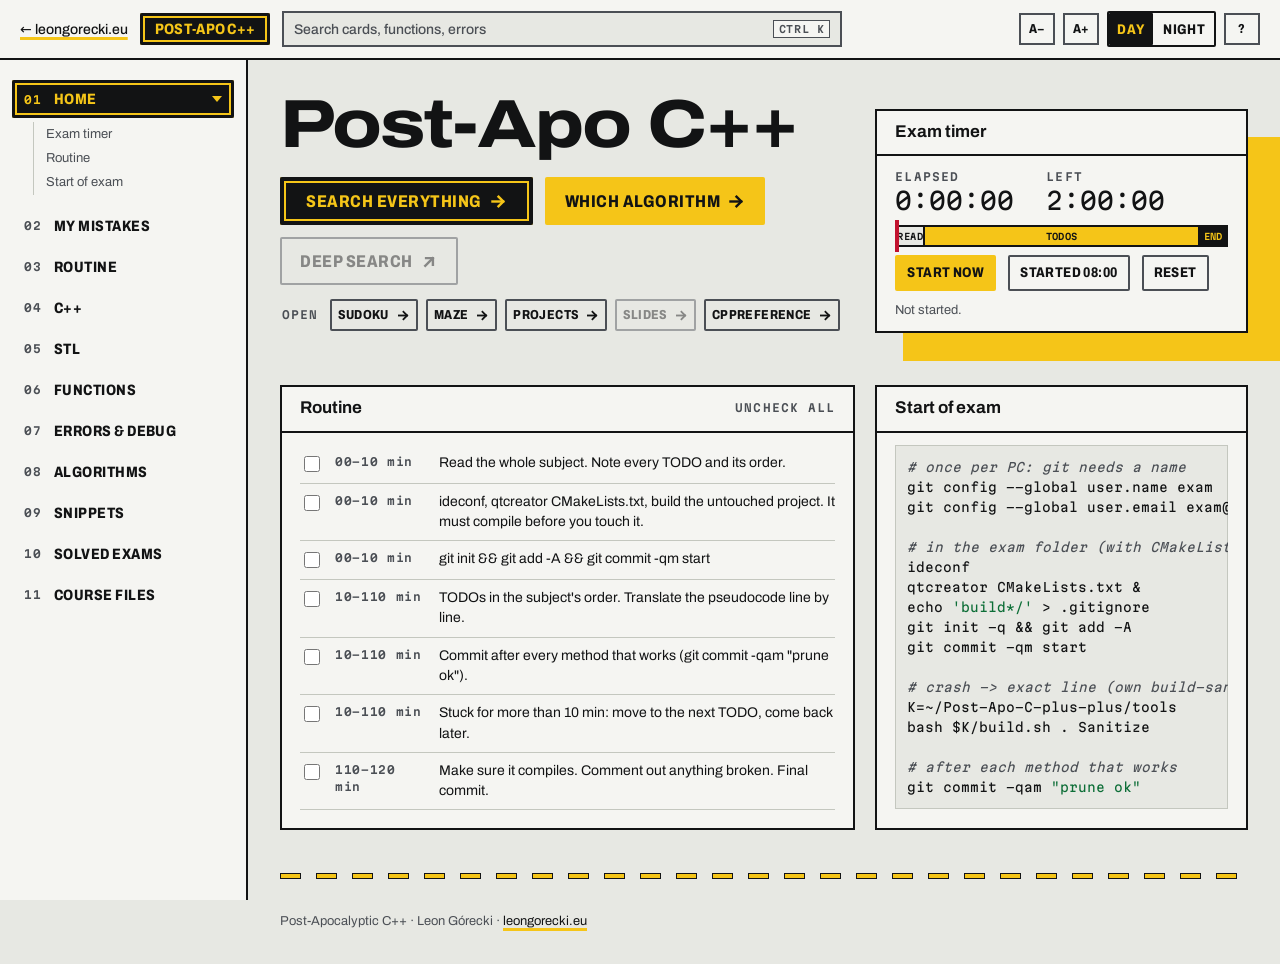
